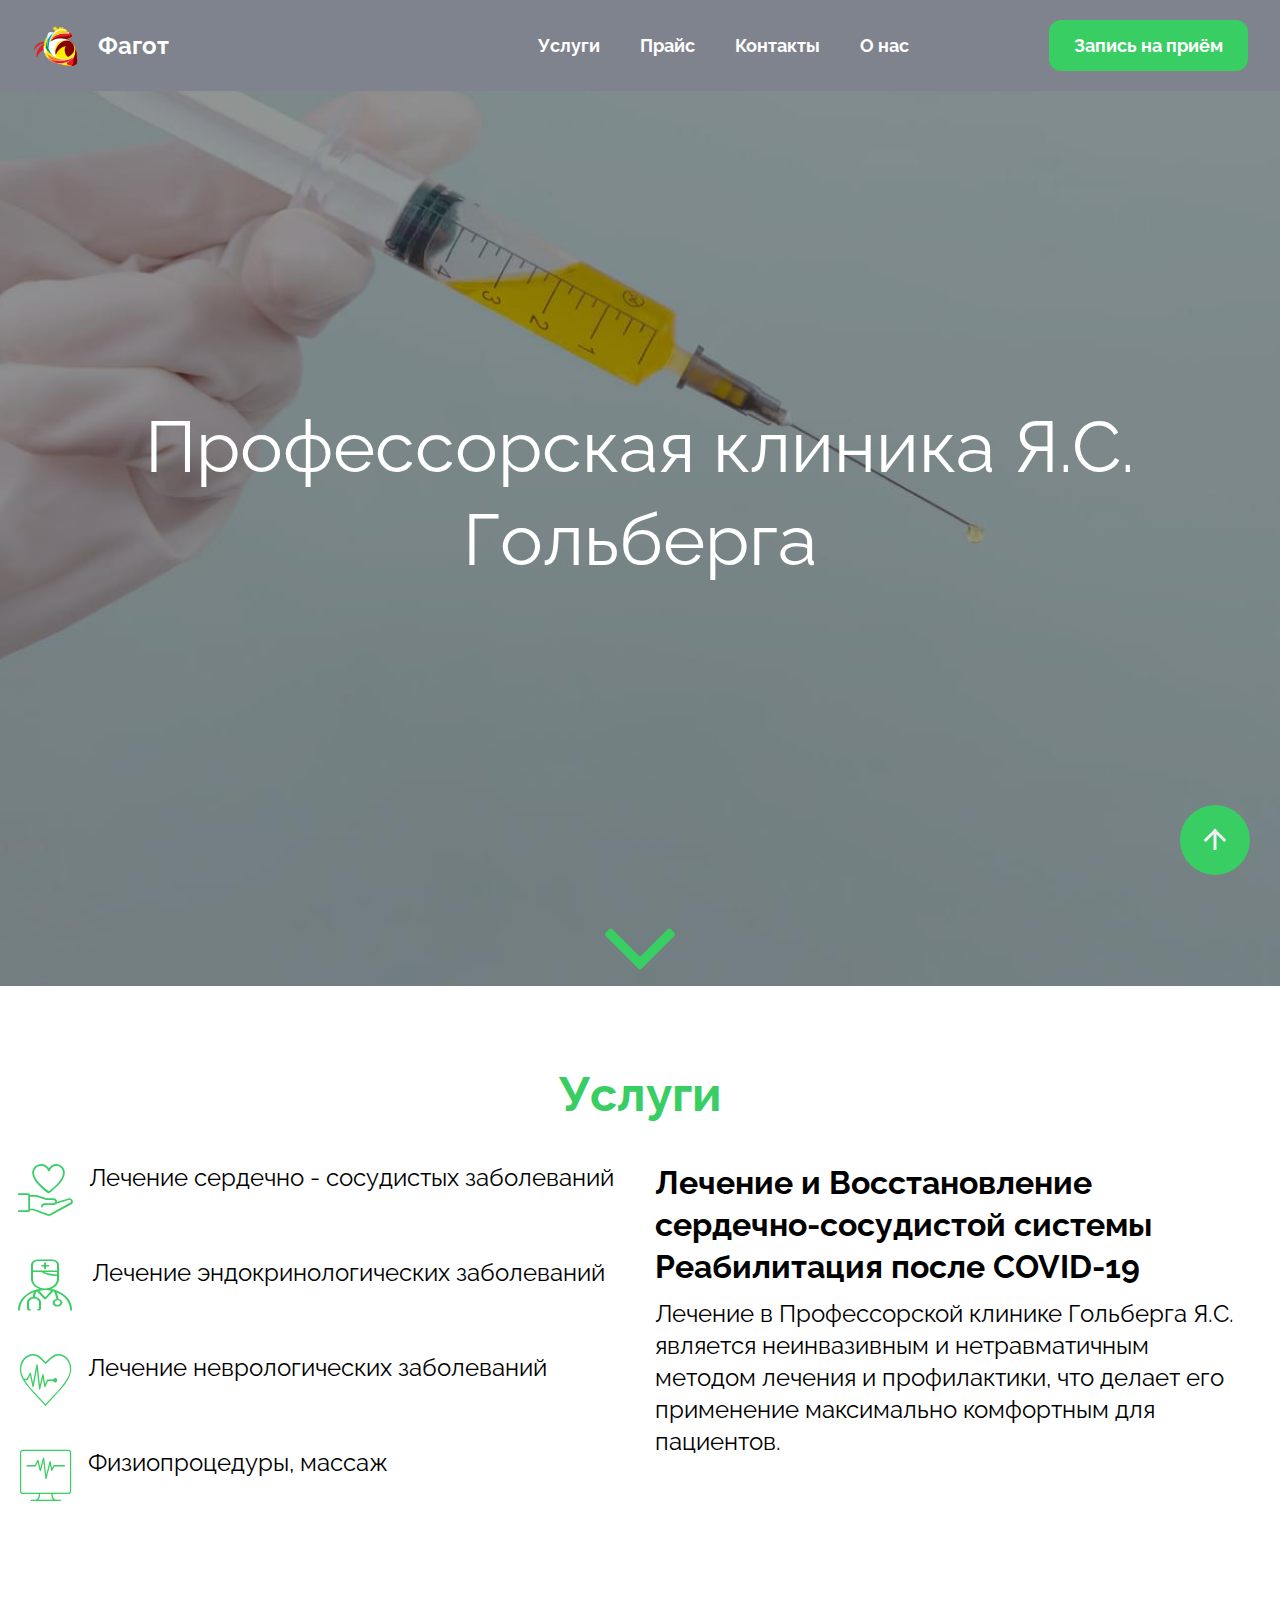
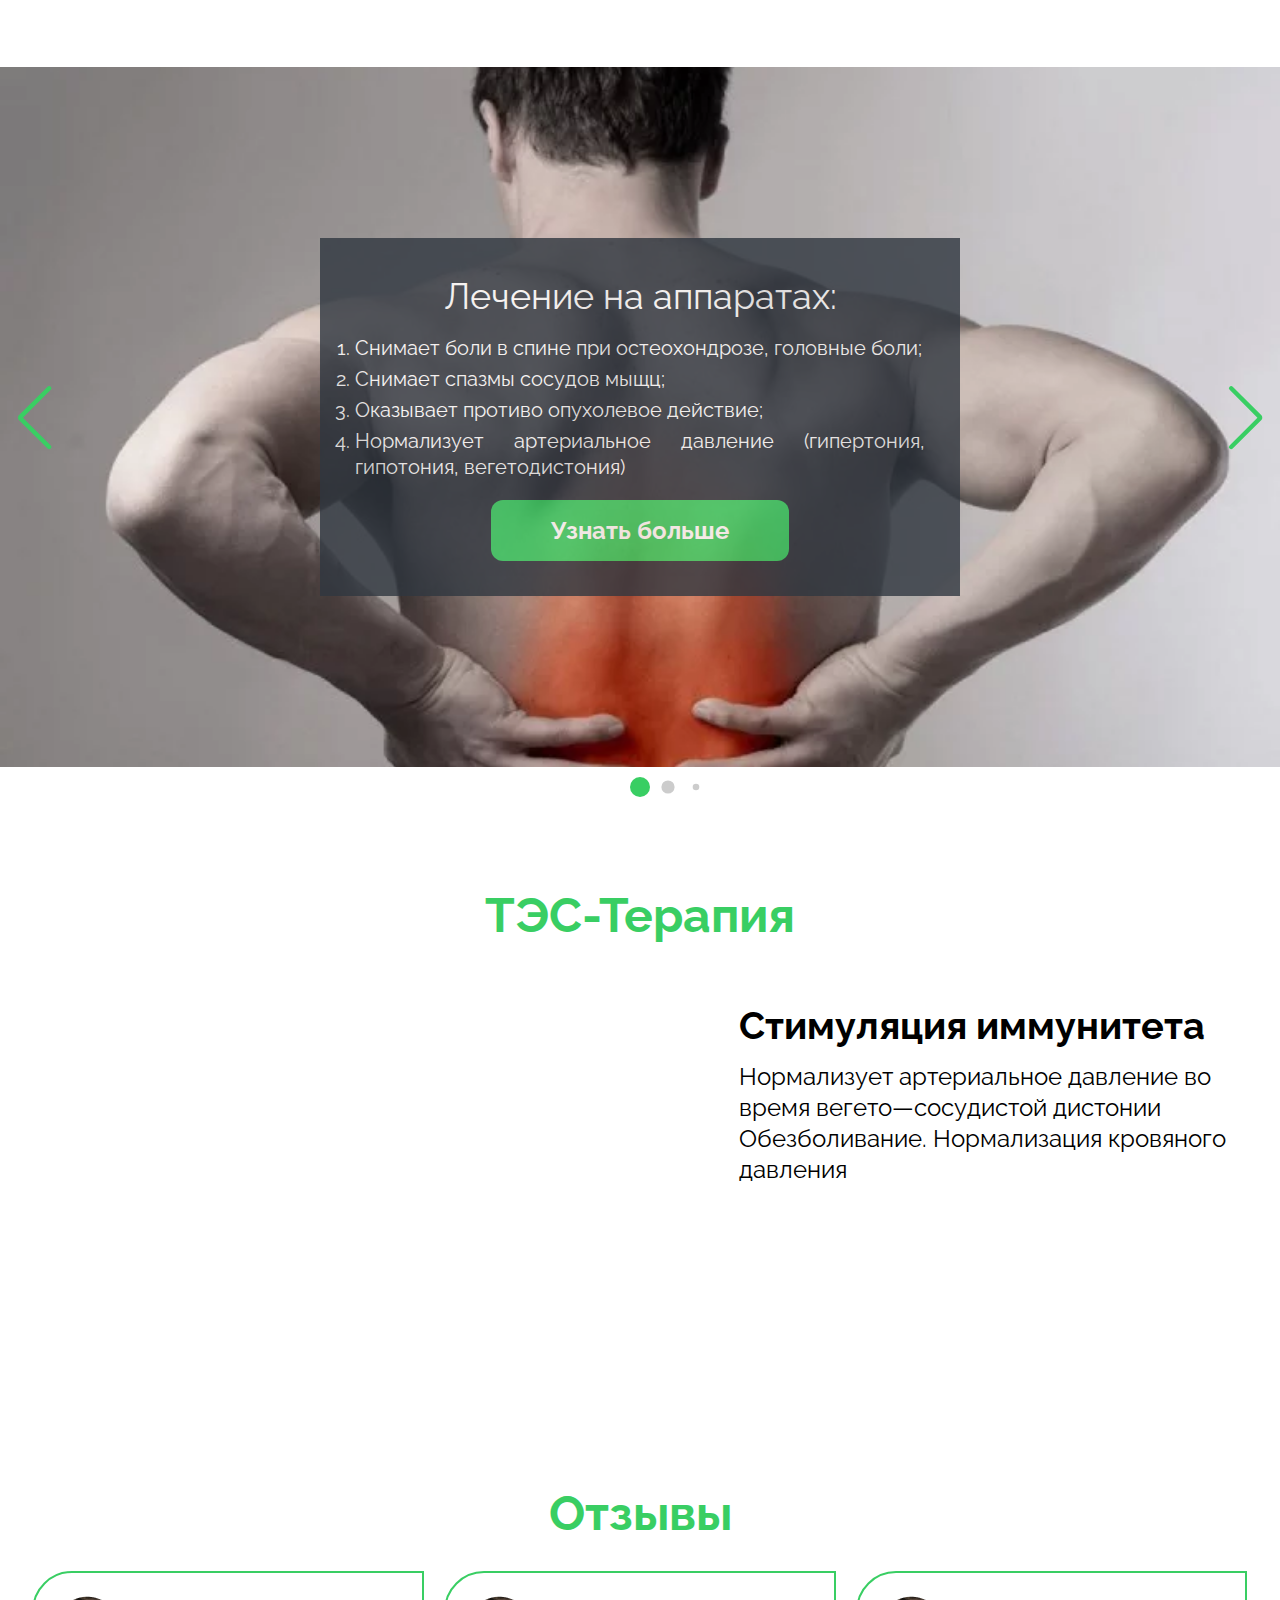
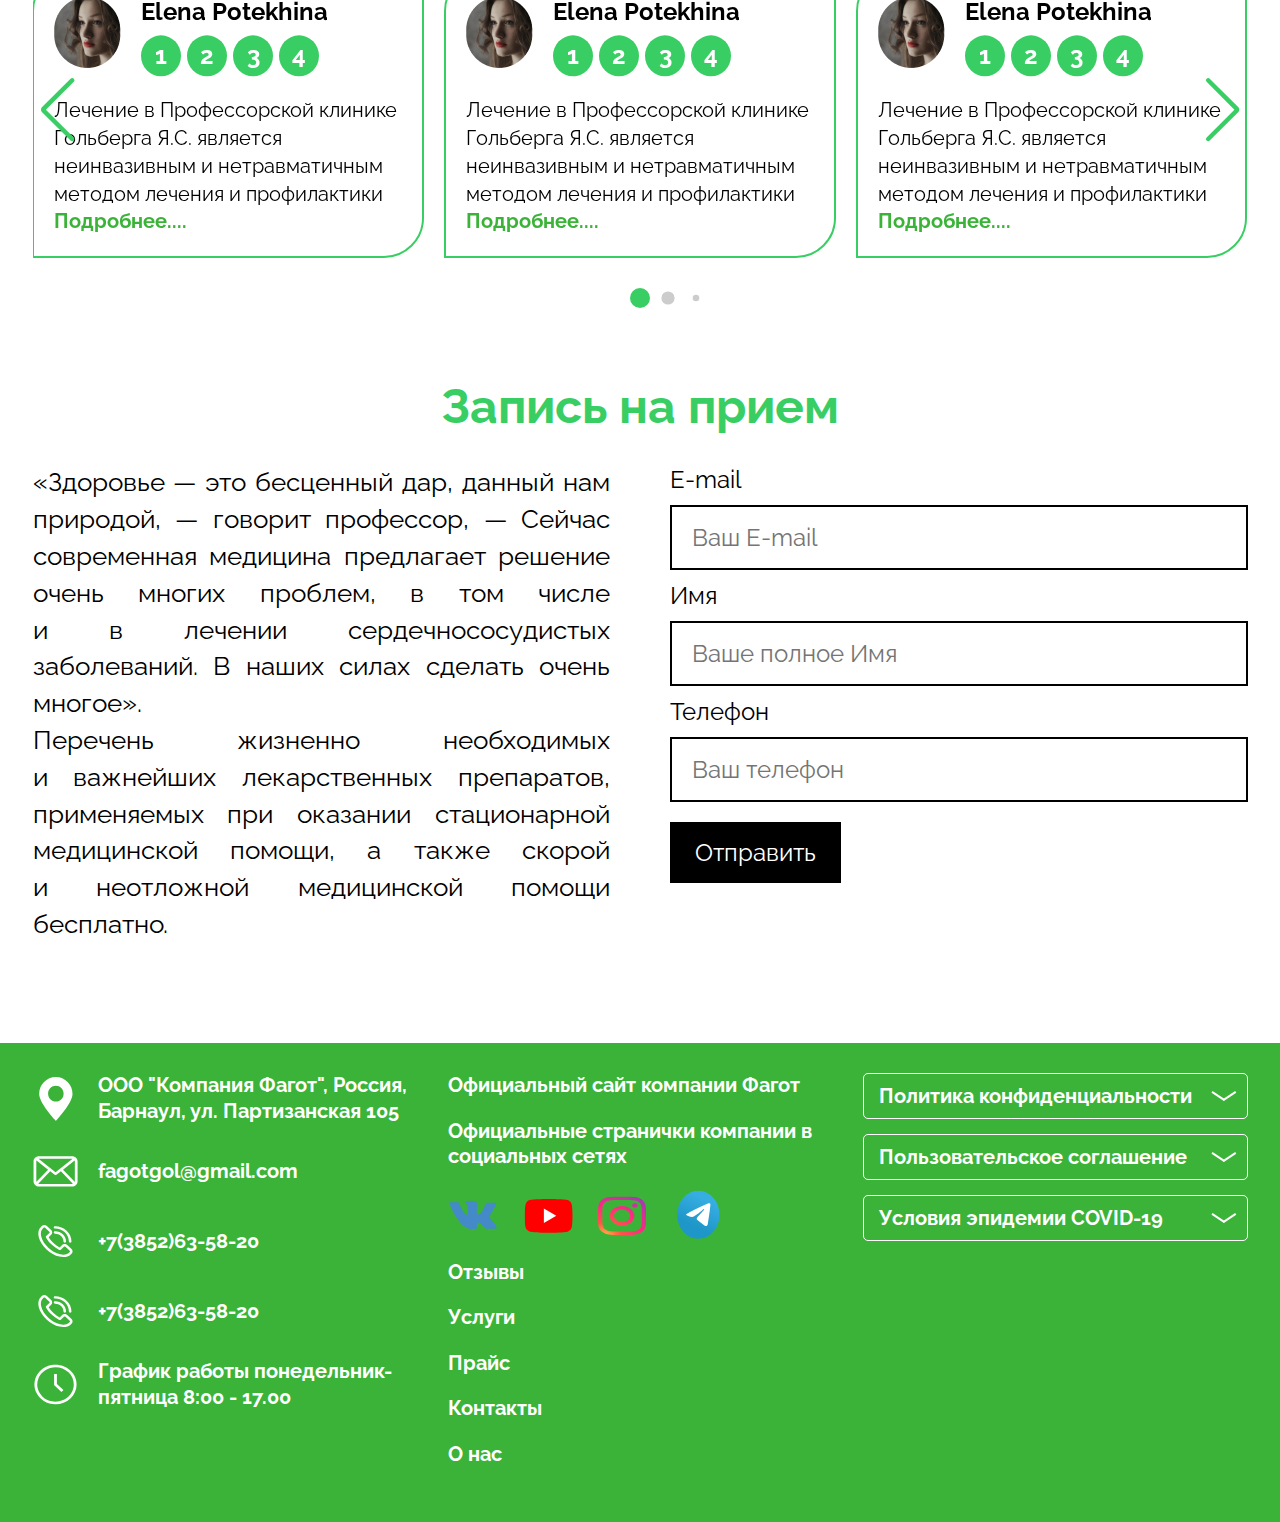
==== index.html @ 74ff4cf2 "Add files via upload" ====
<!DOCTYPE html>
<html lang="ru">

<head>
	<title>Главная</title>
	<meta charset="UTF-8">
	<meta name="format-detection" content="telephone=no">
	<!-- <style>body{opacity: 0;}</style> -->
	<link rel="stylesheet" href="css/style.min.css?_v=20220305203642">
	<link rel="shortcut icon" href="favicon.ico">

	<!-- <meta name="robots" content="noindex, nofollow"> -->
	<meta name="viewport" content="width=device-width, initial-scale=1.0">
</head>

<body>
	<!--  WRAPPER -->
	<div data-sticky class="wrapper">
		<!--   HEADER	 -->

		<header data-sticky-item class="header">
			<div class="header__container">
				<div class="header__menu menu">
					<!--  HEADER -->
					<div class="logo">
						<a href="index.html" class="header__logo"><img src="img/Logo.svg" alt="">
							<h3>Фагот</h3>
						</a>
					</div>

					<div class="menu__nav menu">
						<nav class="menu__body">
							<ul class="menu__list">
								<li class="menu__item"><a href="Services.html" class="menu__link">Услуги </a></li>
								<li class="menu__item"><a href="Price.html" class="menu__link">Прайс </a></li>
								<li class="menu__item"><a href="Contacts.html" class="menu__link">Контакты </a></li>
								<li class="menu__item"><a href="About.html" class="menu__link">О нас </a></li>
								<li class="social__icons">
									<div class="social__icon">
										<a href="#"> <img src="img/Footer/Social/vk.svg" alt=""> </a>
									</div>

									<div class="social__icon">
										<a href="#"> <img src="img/Footer/Social/Youtube.svg" alt=""> </a>
									</div>

									<div class="social__icon">
										<a href="#"> <img src="img/Footer/Social/Instagram.svg" alt=""></a>
									</div>

									<div class="social__icon">
										<a href="#"> <img src="img/Footer/Social/Telegram.svg" alt=""></a>
									</div>

								</li>
							</ul>
						</nav>
						<button data-da=".menu__list,767" type="submit" class="button button__header">Запись на приём</button>

						<!-- Icon burger -->
						<button type="button" class="menu__icon icon-menu"><span></span></button>
					</div>


				</div>


			</div>

		</header>
		<main class="page">
			<!-- ScrollBtn -->
			<a id="back-to-top" class="isShowBtn"></a>
			<!-- data-fullscreen -->
			<div data-fullscreen class="fullscreen fullscreen__one">
				<div class="fullscreen__body __container">
					<h1 class="fullscreen__title">Профессорская клиника Я.С. Гольберга</h1>
					<div class="arrow-down">

						<a href="#services">
							<img src="img/angle-arrow-down.svg" alt="">
						</a>
					</div>

				</div>

				<div class="fullscreen__image -ibg">
					<img src="img/Home/bg.jpg" alt="">
				</div>

			</div>

			<div class="Services" id="services">
				<div class="Services__container">

					<div class="Services__title title">
						<h3>Услуги</h3>
					</div>

					<div class="Services__row">

						<div class="Services__column">
							<div class="Services__item item">
								<div class="item__row">
									<div class="item__icon _icon-Hand"></div>
									<div class="item__text">Лечение сердечно -
										сосудистых заболеваний</div>
								</div>

							</div>

							<div class="Services__item item">
								<div class="item__row">
									<div class="item__icon _icon-Doctor"></div>
									<div class="item__text">Лечение эндокринологических заболеваний</div>
								</div>

							</div>

							<div class="Services__item item">
								<div class="item__row">
									<div class="item__icon _icon-Heart"></div>
									<div class="item__text">Лечение неврологических
										заболеваний</div>
								</div>

							</div>

							<div class="Services__item item">
								<div class="item__row">
									<div class="item__icon _icon-Monitor"></div>
									<div class="item__text">Физиопроцедуры,
										массаж
									</div>
								</div>

							</div>
						</div>

						<div class="Services__column">
							<div class="Services__item item">
								<div class="item__content ">
									<div class="item__title"> Лечение и Восстановление
										сердечно-сосудистой системы
										Реабилитация после COVID-19</div>
									<div class="item__text">
										Лечение в Профессорской клинике Гольберга Я.С. является неинвазивным и нетравматичным методом
										лечения и
										профилактики,
										что делает его применение максимально комфортным для пациентов. </div>
								</div>

							</div>
						</div>

					</div>

				</div>
			</div>

			<!-- Оболочка слайдера -->
			<div class="image__slider swiper">
				<!-- Двигающееся часть слайдера -->
				<div class="image__wrapper swiper-wrapper">

					<!-- Слайд -->
					<div class="image-slider__slide swiper-slide">

						<div class="image-slider__image">
							<img src="img/Home/Slider/3.webp" alt="Картинка">
						</div>

						<div class="image-slider__description">
							<div class="image-slider__content">
								<div class="image-slider__title">
									<h4> Лечение на аппаратах: </h4>
								</div>

								<div class="image-slider__text">
									<ol>
										<li> Снимает боли в спине при остеохондрозе, головные боли;</li>
										<li> Снимает спазмы сосудов мыщц;</li>
										<li> Оказывает противо опухолевое действие;</li>
										<li> Нормализует артериальное давление (гипертония, гипотония, вегетодистония) </li>
									</ol>

								</div>

							</div>
							<button type="submit" class="button button__slider">Узнать больше</button>
						</div>

					</div>

					<div class="image-slider__slide swiper-slide">

						<div class="image-slider__image ">
							<img src="img/Home/Slider/5.webp" alt="Картинка">
						</div>

						<div class="image-slider__description">
							<div class="image-slider__content">
								<div class="image-slider__title">
									<h4> ДЛЯ СПОРТСМЕНОВ </h4>
								</div>

								<div class="image-slider__text">
									<ul>
										<li>Повышение бодрости и выносливости; </li>
										<li>Увеличение мышечной массы;</li>
										<li>Восстановление работоспособности у лиц тяжелого физического и умственного труда;</li>
										<li>Быстрейшие восстановление после длительных тренировок спортсменов;</li>
										<li>Подготовка спортсменов к ответственным Российским и Международным соревнованиям.</li>
									</ul>

								</div>

							</div>
							<button type="submit" class="button button__slider">Узнать больше</button>
						</div>

					</div>
					<div class="image-slider__slide swiper-slide">

						<div class="image-slider__image ">
							<img src="img/Home/Slider/2.webp" alt="Картинка">
						</div>

						<div class="image-slider__description">
							<div class="image-slider__content">
								<div class="image-slider__title">
									<h4> Лечение</h4>
								</div>

								<div class="image-slider__text">
									<ul>

										<li> гипертонических заболеваний, стенокардии, атеросклероза, поражения сосудов при саха­­­­рном
											диабете,
											ишемической болезни сердца, недостаточность кровообращения</li>

									</ul>

								</div>

							</div>
							<button type="submit" class="button button__slider">Узнать больше</button>
						</div>

					</div>

					<div class="image-slider__slide swiper-slide">

						<div class="image-slider__image ">
							<img src="img/Home/Slider/2.webp" alt="Картинка">
						</div>

						<div class="image-slider__description">
							<div class="image-slider__content">
								<div class="image-slider__title">
									<h4> Мы гарантируем </h4>
								</div>

								<div class="image-slider__text">
									<ol>
										<li> Cовременное оборудование и специалистов, умеющих в полной мере использовать его потенциал;</li>
										<li>Mаксимальное использование высокотехнологичных методов лечения;</li>
										<li>Высокое качество лечения, обеспечивающее лучший результат;</li>
										<li>Чёткая организация работы центра, а также оперативность и комфортность обслуживания.</li>
										<li>Мы предлагаем своим пациентам всегда радушный прием для каждого пациента с индивидуальным
											подходом!</li>
									</ol>

								</div>

							</div>
							<button type="submit" class="button button__slider">Узнать больше</button>
						</div>

					</div>

					<div class="image-slider__slide swiper-slide">

						<div class="image-slider__image ">
							<img src="img/Home/Slider/4.jpg" alt="Картинка">
						</div>

						<div class="image-slider__description">
							<div class="image-slider__content">
								<div class="image-slider__title">
									<h4> Прием кардиолога </h4>
								</div>

								<div class="image-slider__text">
									<ul>
										<li>(профессора, доктора мед.наук)</li>
										<li>Я.С. Гольберга</li>
									</ul>
								</div>

							</div>
							<button type="submit" class="button button__slider">Узнать больше</button>
						</div>

					</div>
				</div>

				<!-- Если нужна пагинация -->
				<div class="swiper-pagination"></div>
				<button type="button" class="swiper-button-prev"></button>
				<button type="button" class="swiper-button-next"></button>

			</div>

			<div class="therapy" id="therapy">
				<div class="therapy__container">
					<div class="therapy__title title">
						<h3>ТЭС-Терапия</h3>
					</div>

					<div class="therapy__body">
						<div class="therapy__item">
							<div class="item__video">
								<iframe src="https://www.youtube.com/embed/3geR7danKWs" title="YouTube video player" frameborder="0" allow="accelerometer; autoplay; clipboard-write; encrypted-media; gyroscope; picture-in-picture" allowfullscreen></iframe>
							</div>

							<div class="item__content">
								<div class="item__content-title">
									<h4>
										Стимуляция иммунитета
									</h4>
								</div>

								<div class="item__content-text">
									<p>Нормализует артериальное давление во время вегето—сосудистой дистонии
									</p>
									<p> Обезболивание. Нормализация кровяного давления</p>
								</div>

							</div>
						</div>



					</div>

				</div>
			</div>

			<div class="Reviews">
				<div class="Reviews__container">

					<div class="Reviews__title title">
						<h3>Отзывы</h3>
					</div>
					<!-- Оболочка слайдера -->

					<div class="Reviews__slider swiper-reviews">

						<!-- Двигающееся часть слайдера -->
						<div class="Reviews__wrapper swiper-wrapper ">
							<!-- Слайд -->
							<div class="Reviews-slider__slide swiper-slide">

								<div class="Reviews-slide__body">
									<div class="Reviews-slide__header">

										<div class="Reviews-slider__image">
											<img src="img/Home/avatar girl Rewiews slider.png" alt="Картинка">
										</div>

										<div class="Reviews-slider__title">
											<h4>Elena Potekhina</h4>
											<div class="wrapper__span"><span class="span"></span><span class="number">1</span></div>
											<div class="wrapper__span"><span class="span"></span><span class="number">2</span></div>
											<div class="wrapper__span"><span class="span"></span><span class="number">3</span></div>
											<div class="wrapper__span"><span class="span"></span><span class="number">4</span></div>


										</div>

									</div>

									<div class="Reviews-slide__body text">
										<p>
											Лечение в Профессорской клинике Гольберга Я.С. является неинвазивным и нетравматичным методом
											лечения
											и
											профилактики <span class="Green"><a href="https://prodoctorov.ru/barnaul/lpu/24762-fagot/otzivi/#tab-content"> Подробнее....</a>
											</span></p>
									</div>
								</div>

							</div>

							<!-- Слайд -->
							<div class="Reviews-slider__slide swiper-slide">

								<div class="Reviews-slide__body">
									<div class="Reviews-slide__header">

										<div class="Reviews-slider__image">
											<img src="img/Home/avatar girl Rewiews slider.png" alt="Картинка">
										</div>

										<div class="Reviews-slider__title">
											<h4>Elena Potekhina</h4>
											<div class="wrapper__span"><span class="span"></span><span class="number">1</span></div>
											<div class="wrapper__span"><span class="span"></span><span class="number">2</span></div>
											<div class="wrapper__span"><span class="span"></span><span class="number">3</span></div>
											<div class="wrapper__span"><span class="span"></span><span class="number">4</span></div>


										</div>

									</div>

									<div class="Reviews-slide__body text">
										<p>
											Лечение в Профессорской клинике Гольберга Я.С. является неинвазивным и нетравматичным методом
											лечения
											и
											профилактики <span class="Green"><a href="https://prodoctorov.ru/barnaul/lpu/24762-fagot/otzivi/#tab-content"> Подробнее....</a>
											</span></p>
									</div>
								</div>

							</div>

							<!-- Слайд -->
							<div class="Reviews-slider__slide swiper-slide">

								<div class="Reviews-slide__body">
									<div class="Reviews-slide__header">

										<div class="Reviews-slider__image">
											<img src="img/Home/avatar girl Rewiews slider.png" alt="Картинка">
										</div>

										<div class="Reviews-slider__title">
											<h4>Elena Potekhina</h4>
											<div class="wrapper__span"><span class="span"></span><span class="number">1</span></div>
											<div class="wrapper__span"><span class="span"></span><span class="number">2</span></div>
											<div class="wrapper__span"><span class="span"></span><span class="number">3</span></div>
											<div class="wrapper__span"><span class="span"></span><span class="number">4</span></div>


										</div>

									</div>

									<div class="Reviews-slide__body text">
										<p>
											Лечение в Профессорской клинике Гольберга Я.С. является неинвазивным и нетравматичным методом
											лечения
											и
											профилактики <span class="Green"><a href="https://prodoctorov.ru/barnaul/lpu/24762-fagot/otzivi/#tab-content"> Подробнее....</a>
											</span></p>
									</div>
								</div>

							</div>

							<!-- Слайд -->
							<div class="Reviews-slider__slide swiper-slide">

								<div class="Reviews-slide__body">
									<div class="Reviews-slide__header">

										<div class="Reviews-slider__image">
											<img src="img/Home/avatar girl Rewiews slider.png" alt="Картинка">
										</div>

										<div class="Reviews-slider__title">
											<h4>Elena Potekhina</h4>
											<div class="wrapper__span"><span class="span"></span><span class="number">1</span></div>
											<div class="wrapper__span"><span class="span"></span><span class="number">2</span></div>
											<div class="wrapper__span"><span class="span"></span><span class="number">3</span></div>
											<div class="wrapper__span"><span class="span"></span><span class="number">4</span></div>


										</div>

									</div>

									<div class="Reviews-slide__body text">
										<p>
											Лечение в Профессорской клинике Гольберга Я.С. является неинвазивным и нетравматичным методом
											лечения
											и
											профилактики <span class="Green"><a href="https://prodoctorov.ru/barnaul/lpu/24762-fagot/otzivi/#tab-content"> Подробнее....</a>
											</span></p>
									</div>
								</div>

							</div>



						</div>
						<div class="swiper-pagination"></div>

						<button type="button" class="swiper-button-prev"></button>
						<button type="button" class="swiper-button-next"></button>


					</div>

				</div>

			</div>

			<div class="form">
				<div class="form__container">
					<div class="form__title title">
						<h3>Запись на прием</h3>
					</div>

					<div class="form__body">
						<div class="form__row">

							<div class="form__column">
								<div class="form__text">
									<p>&laquo;Здоровье&nbsp;&mdash; это бесценный дар, данный нам природой,&nbsp;&mdash; говорит
										профессор,&nbsp;&mdash; Сейчас современная медицина предлагает решение очень многих проблем, в&nbsp;том
										числе
										и&nbsp;в&nbsp;лечении сердечнососудистых заболеваний. В&nbsp;наших силах сделать очень многое&raquo;.
									<p> Перечень жизненно необходимых и&nbsp;важнейших лекарственных препаратов, применяемых при оказании
										стационарной
										медицинской помощи, а&nbsp;также скорой и&nbsp;неотложной медицинской помощи бесплатно.</p>
									</p>
								</div>
							</div>

							<div class="form__column">
								<form action="" method="POST" class="form__content">
									<div class="form__line">
										<label for="inp" class="form__label">E-mail</label>
										<input autocomplete="off" type="text" name="form[]" data-required="email" data-error="Неправильный E-mail" placeholder="Ваш E-mail" class="input">
									</div>

									<div class="form__line">
										<label for="inp" class="form__label">Имя</label>
										<input autocomplete="off" type="text" name="form[]" data-required="email" data-error="Неправильный E-mail" placeholder="Ваше полное Имя" class="input">
									</div>

									<div class="form__line">
										<label for="inp" class="form__label">Телефон</label>
										<input autocomplete="off" type="text" name="form[]" data-required="email" data-error="Неправильный E-mail" placeholder="Ваш телефон" class="input">
									</div>

									<button type="submit" class="form__button">Отправить</button>
								</form>
							</div>

						</div>





					</div>
				</div>
			</div>
		</main>
		<footer class="footer">
			<div class="footer__container">
				<div class="footer__row">

					<div class="footer__column">
						<ul class="footer__contacts">
							<li class="footer__item">
								<div class="item__img">
									<img src="img/Footer/Contacts/Marker.svg" alt="">
								</div>
								<div class="footer__text">
									<p>
										ООО "Компания Фагот", Россия, Барнаул, ул. Партизанская 105
									</p>
								</div>

							</li>

							<li class="footer__item">

								<div class="item__img">
									<img src="img/Footer/Contacts/Email.svg" alt="">
								</div>

								<div class="footer__text">
									<p>

										<a class="link" href=""> fagotgol@gmail.com </a>
									</p>
								</div>

							</li>

							<li class="footer__item">

								<div class="item__img">
									<img src="img/Footer/Contacts/Phone.svg" alt="">
								</div>

								<div class="footer__text">
									<p>
										<a class="link" href=""> +7(3852)63-58-20</a>

									</p>
								</div>

							</li>
							<li class="footer__item">

								<div class="item__img">
									<img src="img/Footer/Contacts/Phone.svg" alt="">
								</div>

								<div class="footer__text">
									<p>
										<a class="link" href=""> +7(3852)63-58-20</a>

									</p>
								</div>

							</li>

							<li class="footer__item">

								<div class="item__img">
									<img src="img/Footer/Contacts/Clock.svg" alt="">
								</div>

								<div class="footer__text">
									<p>
										График работы
										понедельник-пятница
										8:00 - 17.00
									</p>
								</div>

							</li>


						</ul>
					</div>

					<div class="footer__column">
						<ul class="footer__social">
							<li>
								<p></p>
								Официальный сайт компании Фагот
							</li>

							<li>
								Официальные странички
								компании в социальных сетях
							</li>

							<li class="social__icons">
								<div class="social__icon">
									<a href="#"> <img src="img/Footer/Social/vk.svg" alt=""> </a>
								</div>

								<div class="social__icon">
									<a href="#"> <img src="img/Footer/Social/Youtube.svg" alt=""> </a>
								</div>

								<div class="social__icon">
									<a href="#"> <img src="img/Footer/Social/Instagram.svg" alt=""></a>
								</div>

								<div class="social__icon">
									<a href="#"> <img src="img/Footer/Social/Telegram.svg" alt=""></a>
								</div>

							</li>


							<li><a class="link" href="https://prodoctorov.ru/barnaul/lpu/24762-fagot/otzivi/#tab-content"> Отзывы </a>
							</li>
							<li>
								<a class="link" href=" #">Услуги</a>
							</li>
							<li>
								<a class="link" href=" #">Прайс</a>
							</li>



							<li>
								<a class="link" href=" #">Контакты</a>
							</li>
							<li>
								<a class="link" href=" #">О нас</a>
							</li>


						</ul>

					</div>

					<div class="footer__column">

						<div data-one-spoller data-spollers class="spollers">
							<div class="spollers__item">
								<button type="button" data-spoller class="spollers__title"> Политика конфиденциальности</button>
								<div class="spollers__body">Настоящая Политика конфиденциальности является составной частью
									Пользовательского
									соглашения Сайта и действует в отношении всей информации, в том числе персональных данных Пользователя,
									получаемых Администрацией Сайта в процессе работы Пользователя с Сайтом, исполнения Пользовательского
									соглашения
									и соглашений между Администрацией сайта и Пользователем.</div>
							</div>

							<div class="spollers__item">
								<button type="button" data-spoller class="spollers__title"> Пользовательское соглашение</button>
								<div class="spollers__body">
									Настоящее пользовательское соглашение (далее - «Соглашение») регулирует порядок работы настоящего сайта (далее -
									«Сайт»), определяет условия использования материалов и сервисов Сайта. Администратор Сайта указывает информацию о
									себе, а также, контактные данные для обратной связи на Сайте. Настоящее Соглашение является публичной офертой в
									соответствии с действующим законодательством Российской Федерации. Совершение конклюдентных действий физическими,
									либо юридическими лицами (далее - «Пользователь»), направленных на использование Сайта считается безусловным
									принятием (акцептом) данного Соглашения. Настоящим Пользователь подтверждает, что акцепт Соглашения равносилен
									подписанию и заключению Соглашения на условиях, изложенных в настоящем Соглашении.
									Условия использования сайта
									Использование любых материалов и сервисов Сайта регулируется нормами действующего законодательства Российской
									Федерации. Материалы и сервисы Сайта предназначены исключительно для использования в законных целях.
									Пользователь вправе по своему усмотрению знакомиться с материалами сайта и сервисами Сайта, заказывать и
									приобретать товары и/или услуги предлагаемые на Сайте.
									Пользователь соглашается использовать Сайт, не нарушая имущественных и/или неимущественных прав третьих лиц, а
									равно запретов и ограничений, установле­­­­­­­­­­нных применимым правом, включая без ограничения: авторские и
									смежные права, права на товарные знаки, знаки обслуживания и наименования мест происхождения товаров, права на
									промышленные образцы, права использовать изображения людей, а также любых действий, которые приводят или могут
									привести к нарушению нормальной работы Сайта и сервисов Сайта, в частности используя программы для вмешательства
									или попытки вмешательства в процесс нормального функционирования Сайта.
									Использование материалов Сайта без согласия правообладателя не допускается. Для правомерного использования
									материалов Сайта необходимо согласие Администратора сайта или правообладателя материалов.
									При наличии технической возможности Пользователь вправе оставлять комментарии и иные записи на Сайте. Пользователь
									гарантирует, что комментарии или иные записи не нарушают применимого законодательства, не содержат материалов
									незаконного, непристойного, клеветнического, дискредитирующего, угрожающего, порнографического, враждебного
									характера, а также содержащих домогательства и признаки расовой или этнической дискриминации, призывающих к
									совершению действий, которые могут быть квалифицированы как уголовные преступления, равно как и считаться
									недопустимыми по иным причинам, материалов, пропагандирующих культ насилия и жестокости, материалов, содержащих
									нецензурную брань. Администрация Сайта не обязуется проводить предварительную модерацию материалов и записей на
									Сайте Пользователями. За комментариии записи на Сайте оставленные Пользователем, Пользователь несет ответственность
									самостоятельно и в полном объеме.
									Администратор Сайта не несет ответственности за посещение и использование Пользователем внешних ресурсов, ссылки на
									которые могут содержаться на Сайте, Пользователь переходит по ссылкам содержащимся на Сайте на внешние ресурсы, по
									своему усмотрению на свой страх и риск.
									Пользователь согласен с тем, что Администрация Сайта не несет ответственности перед Пользователем в связи с любыми
									возможными или возникшими потерями или убытками, связанными с любым содержанием Сайта, товарами или услугами,
									доступными на Сайте или полученными через внешние сайты или ресурсы, либо иные контакты Пользователя, в которые он
									вступил, используя размещенную на Сайте информацию или ссылки навнешние ресурсы.
									Предоставление в любой форме (регистрация на Сайте, осуществление заказов, подписка на рекламныерассылки итд.)
									своих персональных данных Администрации сайта, Пользователь выражает согласие на обработку персональных данных
									Администрацией сайта в соответствии с Федеральным законом “О персональных данных” от 27.07.2006№152-ФЗ. Обработка
									персональных данных Пользователя регулируется действующим законодательством Российской Федерации и Политикой
									конфиденциальности Сайта.
									Администратор Сайта вправе в любое время в одностороннем порядке, без каких либо уведомлений Пользователя, изменять
									содержимое Сайта, а также изменять условия настоящего Соглашения. Такие изменения вступают в силу с момента
									размещения новой версии Соглашения на данной странице. Актуальная версия Соглашения всегда расположена на данной
									странице. Для избежания споров по поводу изменения Соглашения Администратор Сайта рекомендует периодически
									ознакамливаться с содержимым Соглашения расположенного на данной странице. При несогласии Пользователя с внесенными
									изменениями он обязан отказаться от использования Сайта.
									Администратор Сайта вправе в одностороннем порядке ограничивать доступ Пользователя на Сайт, если будет обоснованно
									считать, что Пользователь ведет неправомерную деятельность. Кроме того, администратор вправе удалять материалы
									Пользователей по требованию уполномоченных органов государственной власти или заинтересованных лиц в случае, если
									данные материалы нарушают применимое законодательство или права третьих лиц.
									Администратор Сайта и Пользователь несут ответственность за неисполнение или ненадлежащее исполнение своих
									обязательств в соответствии с Соглашением и действующим законодательством Российской Федерации. Администратор Сайта
									не несет ответственность за технические перебои в работе Сайта, вместе с тем Администратор Сайта обязуется
									принимать все разумные меры для предотвращения таких перебоев.
									Все возможные споры, вытекающие из настоящего Соглашения или связанные с ним, подлежат разрешению в соответствии с
									действующим законодательством Российской Федерации.
									Все данные, размещенные или размещаемые на настоящем Сайте, находятся на оборудовании находящемся на территории
									Российской Федерации.
									Администратор вправе прекращать работу Сайта, а равно частично или полностью прекращать доступ к сайту до
									завершения необходимого технического обслуживания и (или) модернизации Сайта.
									Совершая действия по принятию настоящего Соглашения (оферты), Пользователь гарантирует, что ознакомлен,
									соглашается, полностью и безоговорочно принимает все условия Соглашения в целом, обязуется их соблюдать.
								</div>
							</div>

							<div class="spollers__item">
								<button type="button" data-spoller class="spollers__title"> Условия эпидемии COVID-19 </button>
								<div class="spollers__body">С учетом внесенных изменений в Указ губернатора Алтайского края от 31.03.2020
									‹‹Об
									отдельных мерах по предупреждению завоза и распространения новой короновирусной инфекции COVID-19›› (от
									06.04.2020 №50) ООО “ Компания Фагот“ , Профессорская клиника Гольберга Я.С. возобновляет работу с
									30.04.2020г.
									Профессорская клиника Гольберга Я.С., НЕ ПРИНИМАЕТ при:
									- Температуре тела выше 37 °С.
									- Наличии признаков ОРВИ.
									- При сроке менее 14 дней, после прибытия из-за границы, городов, районов установленных на карантин.
									- Если менее 14 дней был в контакте с больным COVID-19.
									Полный текст приказа размещен на официальном сайте Правительства Алтайского края
									-https://www.altairegion22.ru/upload/iblock/968/44_UG_31.03.2020.pdf
									Прием ведётся только по предварительной записи,
									во избежание одномоментного скопления большого количества людей в вестибюле и коридорах клиники. С этой же
									целью
									просим вас, по возможности, ограничить количество сопровождающих лиц. На входе всем пациентам проводится
									термометрия.
									В клинике предприняты все необходимые меры для профилактики распространения инфекции.
									Очень просим вас, при наличии возможности, посещать клинику в индивидуальных средствах защиты (лицевой
									маске) .
									Мы готовы принять пациентов с заболеваниями и состояниями, при которых отсрочка оказания медицинской
									помощи на
									определенное время, может повлечь за собой ухудшение состояния, угрозу жизни, здоровью, включая острые
									заболевания, обострение хронических заболеваний.</div>
							</div>
						</div>

					</div>

				</div>
			</div>

		</footer>

	</div>

	<script src="js/app.min.js?_v=20220305203642"></script>


</body>


</html>
---- css/style.min.css ----
@charset "UTF-8";@import url(https://fonts.googleapis.com/css?family=Raleway:regular,700,900&display=swap);@font-face{font-family:icons;font-display:swap;src:url(../fonts/icons.woff2) format("woff2"),url(../fonts/icons.woff) format("woff");font-weight:400;font-style:normal}[class*=_icon-]:before{font-family:icons;font-style:normal;font-weight:400;font-variant:normal;text-transform:none;line-height:1;-webkit-font-smoothing:antialiased;-moz-osx-font-smoothing:grayscale}._icon-Monitor:before{content:"\e900";color:#39ce63}._icon-Heart:before{content:"\e901";color:#39ce63}._icon-Squares:before{content:"\e902"}._icon-Doctor:before{content:"\e903";color:#39ce63}._icon-Hand:before{content:"\e904";color:#39ce63}._icon-Clock:before{content:"\e905"}._icon-Car:before{content:"\e906"}._icon-Phone:before{content:"\e907"}._icon-Marker:before{content:"\e908"}._icon-vk .path1:before{content:"\e909";color:#fff}._icon-vk .path2:before{content:"\e90a";margin-left:-1.0322265625em;color:#4489c8}._icon-Instagram:before{content:"\e90b"}._icon-Parking:before{content:"\e937"}._icon-Telegram .path1:before{content:"\e938";color:#000}._icon-Telegram .path2:before{content:"\e939";margin-left:-.884765625em;color:#fff}._icon-E-mail:before{content:"\e93a"}._icon-youtube .path1:before{content:"\e93b";color:red}._icon-youtube .path2:before{content:"\e93c";margin-left:-1em;color:#fff}*{padding:0;margin:0;border:0}*,:after,:before{-webkit-box-sizing:border-box;box-sizing:border-box}body,html{height:100%;min-width:320px}body{color:#000;line-height:1;font-family:Raleway;font-size:1.125rem;-ms-text-size-adjust:100%;-moz-text-size-adjust:100%;-webkit-text-size-adjust:100%;-webkit-font-smoothing:antialiased;-moz-osx-font-smoothing:grayscale}button,input,textarea{font-family:Raleway;font-size:inherit}button{cursor:pointer;color:inherit;background-color:inherit}a{color:inherit}a:link,a:visited{text-decoration:none}a:hover{text-decoration:none}ul li{list-style:none}img{vertical-align:top}h1,h2,h3,h4,h5,h6{font-weight:inherit;font-size:inherit}.lock body{overflow:hidden;-ms-touch-action:none;touch-action:none}.wrapper{min-height:100%;overflow:hidden;display:-webkit-box;display:-ms-flexbox;display:flex;-webkit-box-orient:vertical;-webkit-box-direction:normal;-ms-flex-direction:column;flex-direction:column}.wrapper>main{-webkit-box-flex:1;-ms-flex:1 1 auto;flex:1 1 auto}.wrapper>*{min-width:0}[class*=__container]{max-width:75.9375rem;-webkit-box-sizing:content-box;box-sizing:content-box;margin:0 auto;padding:0 1.25rem}.form__label{display:inline-block;line-height:1.2916666667;margin-bottom:.625rem}.form__button{display:-webkit-inline-box;display:-ms-inline-flexbox;display:inline-flex;padding:15px 25px;background:#000;color:#fff;-webkit-transition:all .2s ease-in-out 0s;-o-transition:all .2s ease-in-out 0s;transition:all .2s ease-in-out 0s;line-height:1.2916666667}.form__button:hover{background:#39ce63;color:#fff}.button{display:-webkit-inline-box;display:-ms-inline-flexbox;display:inline-flex;padding:15px 25px;color:#fff;background:#39ce63;font-weight:700;border-radius:12px;-webkit-transition:all .3s ease 0s;-o-transition:all .3s ease 0s;transition:all .3s ease 0s}.button._fw{width:100%}input[type=email],input[type=tel],input[type=text],textarea{-webkit-appearance:none;-moz-appearance:none;appearance:none}.input{border-radius:0!important;width:100%;display:block;padding:0 20px;height:65px;border:2px solid #000;line-height:1.2916666667}textarea.input{resize:none;padding:0 0}.spollers{display:-ms-grid;display:grid;gap:15px}.spollers__title{width:100%;cursor:default;text-align:left;border:1px solid #fff;padding:.625rem .9375rem;border-radius:.3125rem;position:relative}._spoller-init .spollers__title{cursor:pointer}._spoller-init .spollers__title::after,._spoller-init .spollers__title::before{content:"";position:absolute;right:10px;top:50%;background-color:#fff;height:2px;width:15px;-webkit-transition:-webkit-transform .5s ease 0s;transition:-webkit-transform .5s ease 0s;-o-transition:transform .5s ease 0s;transition:transform .5s ease 0s;transition:transform .5s ease 0s,-webkit-transform .5s ease 0s}._spoller-init .spollers__title::before{-webkit-transform:translate(-75%,-50%) rotate(34deg);-ms-transform:translate(-75%,-50%) rotate(34deg);transform:translate(-75%,-50%) rotate(34deg)}._spoller-init .spollers__title::after{-webkit-transform:translate(0,-50%) rotate(-34deg);-ms-transform:translate(0,-50%) rotate(-34deg);transform:translate(0,-50%) rotate(-34deg)}._spoller-init .spollers__title._spoller-active::before{-webkit-transform:translateX(-75%) rotate(-34deg);-ms-transform:translateX(-75%) rotate(-34deg);transform:translateX(-75%) rotate(-34deg)}._spoller-init .spollers__title._spoller-active::after{-webkit-transform:rotate(34deg);-ms-transform:rotate(34deg);transform:rotate(34deg)}.spollers__body{padding:1.25rem;border-radius:.3125rem;border:1px solid #eee;width:100%}#map{background:url(../img/icons/loading.gif) center/50px no-repeat}[data-showmore-button]{margin-top:15px;color:#fff;background:#39ce63;padding:15px 25px;border-radius:15px;line-height:1.3;font-weight:700}[data-showmore-button]:hover{background:#000}[data-showmore-button] span:last-child{display:none}._showmore-active [data-showmore-button] span{display:none}._showmore-active [data-showmore-button] span:last-child{display:block}[data-fullscreen]{min-height:100vh}.touch [data-fullscreen]{min-height:calc(var(--vh,1vh) * 100)}[data-sticky]{position:relative}[class*=-ibg]{position:relative}[class*=-ibg] img{position:absolute;width:100%;height:100%;top:0;left:0;-o-object-fit:cover;object-fit:cover}[class*=-ibg_contain] img{-o-object-fit:contain;object-fit:contain}.item__video{position:relative;overflow:hidden;height:0;padding-bottom:33.25%;-o-object-fit:cover;object-fit:cover}.item__video embed,.item__video iframe,.item__video object,.item__video video{position:absolute;top:0;left:0;width:100%;height:100%}.title{color:#39ce63;line-height:1.1666666667;font-weight:700;text-align:center}.title__black{font-weight:700;text-align:center;line-height:1.3055555556}.item__icon{font-size:3.4375rem}.header{position:absolute;width:100%;left:0;top:0;z-index:50;min-height:60px;background:#7f838d}.header__container{padding:20px 10px}.header__menu{display:-webkit-box;display:-ms-flexbox;display:flex;-webkit-box-align:center;-ms-flex-align:center;align-items:center}.header__logo{display:-webkit-box;display:-ms-flexbox;display:flex;-webkit-box-align:center;-ms-flex-align:center;align-items:center;font-weight:700;font-size:1.5rem;width:45px;height:40px;line-height:1.2916666667;color:#fff;cursor:default}.header__logo img{margin-right:1.25rem}.header__logo h3,.header__logo img{cursor:pointer}.menu__nav{display:-webkit-box;display:-ms-flexbox;display:flex;-webkit-box-align:center;-ms-flex-align:center;align-items:center;-webkit-box-flex:0;-ms-flex:0 1 auto;flex:0 1 auto}.menu__body{display:-webkit-box;display:-ms-flexbox;display:flex}.menu .social__icons{display:none}.menu .social__icon img{width:50px;height:50px}.menu .social__icon:not(:last-child){margin-right:15px}.menu__link{position:relative;font-weight:700;font-size:1.125rem;line-height:1.2777777778;color:#fff;display:inline-block}.menu__link:after{content:"";position:absolute;bottom:-8px;left:0;right:0;width:100%;height:3px;-webkit-transform:scaleX(0);-ms-transform:scaleX(0);transform:scaleX(0);background-color:#39ce63;-webkit-transition:-webkit-transform .3s;transition:-webkit-transform .3s;-o-transition:transform .3s;transition:transform .3s;transition:transform .3s,-webkit-transform .3s}.menu__link:hover:after{-webkit-transform:scaleX(1);-ms-transform:scaleX(1);transform:scaleX(1)}.logo{-webkit-box-flex:1;-ms-flex:1 1 160px;flex:1 1 160px}.button__header{-webkit-transition:all .4s ease-out;-o-transition:all .4s ease-out;transition:all .4s ease-out}.button__header:hover{background:#000}.icon-menu{display:none}.footer{padding:30px 0;background:#3bb338}.footer__row{display:-webkit-box;display:-ms-flexbox;display:flex;margin:0 -15px;-ms-flex-wrap:wrap;flex-wrap:wrap}.footer .link{cursor:pointer;position:relative}.footer .link:after{content:"";position:absolute;bottom:-8px;left:0;right:0;width:100%;height:3px;-webkit-transform:scaleX(0);-ms-transform:scaleX(0);transform:scaleX(0);background-color:#fff;-webkit-transition:-webkit-transform .3s;transition:-webkit-transform .3s;-o-transition:transform .3s;transition:transform .3s;transition:transform .3s,-webkit-transform .3s}.footer .link:hover:after{-webkit-transform:scaleX(1);-ms-transform:scaleX(1);transform:scaleX(1)}.footer__column{-webkit-box-flex:1;-ms-flex:1 1 33.3%;flex:1 1 33.3%;padding:0 15px;color:#fff;line-height:1.2777777778;font-weight:700}.footer__column:not(:last-child){margin-bottom:25px}.footer__item{display:-webkit-box;display:-ms-flexbox;display:flex;position:relative;-webkit-box-align:center;-ms-flex-align:center;align-items:center}.footer__item:not(:last-child){margin-bottom:25px}.footer .item__img{padding-right:20px}.footer .item__img img{width:45px;height:45px}.footer__social li:not(:last-child){margin-bottom:20px}.footer .social__icons{display:-webkit-box;display:-ms-flexbox;display:flex;-webkit-box-align:center;-ms-flex-align:center;align-items:center}.footer .social__icon{cursor:pointer}.footer .social__icon img{width:50px;height:50px}.footer .social__icon:not(:last-child){margin-right:25px}.spollers__title{font-weight:700}#back-to-top{position:fixed;right:30px;bottom:25px;width:70px;height:70px;border:transparent;border-radius:50%;background:#39ce63;cursor:pointer;z-index:50}#back-to-top::after,#back-to-top:before{content:"";position:absolute;top:50%;left:50%;-webkit-transform:translate(-50%,-50%);-ms-transform:translate(-50%,-50%);transform:translate(-50%,-50%)}#back-to-top:before{width:3px;height:20px;border-top-left-radius:3px;border-top-right-radius:3px;background:#f5f0f6}#back-to-top:after{width:16px;height:16px;-webkit-transform:translate(-50%,-50%) rotate(45deg);-ms-transform:translate(-50%,-50%) rotate(45deg);transform:translate(-50%,-50%) rotate(45deg);border-top:3px solid #f5f0f6;border-left:3px solid #f5f0f6}.isShowBtn{opacity:1;-webkit-transition:.5s ease-in-out;-o-transition:.5s ease-in-out;transition:.5s ease-in-out}.isShowBtn__hide{opacity:0}.fullscreen{display:-webkit-box;display:-ms-flexbox;display:flex;-webkit-box-align:center;-ms-flex-align:center;align-items:center}.fullscreen__one{position:relative}.fullscreen__body{position:relative;max-width:100%;margin:0 auto;text-align:center;z-index:1}.fullscreen__title{font-size:4.5rem;line-height:1.2916666667;color:#fff}.fullscreen__image{position:absolute;width:100%;height:100%;top:0;left:0}.fullscreen__image img{-o-object-position:left;object-position:left}.arrow-down{position:absolute;cursor:pointer;display:-webkit-box;display:-ms-flexbox;display:flex;top:108%;left:50%;-webkit-transform:translate(-50%,-50%);-ms-transform:translate(-50%,-50%);transform:translate(-50%,-50%)}.arrow-down img{padding:10px;width:90px;height:90px}.Services__row{display:-webkit-box;display:-ms-flexbox;display:flex;-ms-flex-wrap:wrap;flex-wrap:wrap}.Services__column{-webkit-box-flex:1;-ms-flex:1 1 100%;flex:1 1 100%;margin-bottom:3.75rem}.Services__item{display:-webkit-box;display:-ms-flexbox;display:flex;-webkit-box-align:center;-ms-flex-align:center;align-items:center}.Services__item:not(:last-child){margin-bottom:2.1875rem}.Services .item__row{display:-webkit-box;display:-ms-flexbox;display:flex;-webkit-box-align:start;-ms-flex-align:start;align-items:flex-start}.Services .item__content{-webkit-box-flex:0;-ms-flex:0 1 auto;flex:0 1 auto}.Services .item__text{line-height:1.3333333333}.Services .item__title{line-height:1.3076923077;font-weight:700;margin-bottom:.625rem}.swiper-slide{-ms-flex-negative:0;flex-shrink:0}.image-slider{position:relative}.image-slider__slide{position:relative;max-height:43.75rem}.image-slider__image{position:absolute;width:100%;height:100%;top:0;left:0;text-align:center}.image-slider__image img{position:absolute;width:100%;height:100%;top:0;left:0;-o-object-fit:cover;object-fit:cover;-o-object-position:center;object-position:center;z-index:0}.image-slider__description{padding:35px;background:#303740;opacity:.8;text-align:center;z-index:1}.image-slider__description .button__slider{line-height:1.2916666667;cursor:pointer}.image-slider__content{color:#fff;margin-bottom:1.25rem}.image-slider__title{line-height:1.3055555556;margin-bottom:.9375rem}.image-slider__text{text-align:justify;line-height:1.3}.image-slider__text li:not(:last-child){margin-bottom:5px}.therapy{position:relative}.therapy__item:not(:last-child){margin-bottom:1.875rem}.item{position:relative}.item__content{-webkit-box-flex:0;-ms-flex:0 1 540px;flex:0 1 540px;text-align:left}.item__content-title{line-height:1.3157894737;font-weight:700;margin-bottom:.625rem}.item__content-text{font-size:1.5rem;font-weight:400;line-height:1.2916666667}.Reviews{position:relative}.Reviews__slider{position:relative;overflow:hidden}.Reviews .swiper-button-next,.Reviews .swiper-button-prev{top:40%}.Reviews .swiper-button-next,.Reviews .swiper-rtl .swiper-button-prev{right:5px}.Reviews .swiper-button-prev,.Reviews .swiper-rtl .swiper-button-next{left:5px}.Reviews-slider{position:relative;display:-webkit-box;display:-ms-flexbox;display:flex;margin:0 auto}.Reviews-slider__slide{position:relative;border:2px solid #39ce63;border-top-left-radius:40px;border-bottom-right-radius:40px}.Reviews-slider__title{line-height:1.55;font-weight:700}.Reviews-slider__title .wrapper__span{display:inline-block;position:relative}.Reviews-slider__title span{display:inline-block;background:#39ce63;color:#fff;text-align:center;border-radius:50%;position:absolute;-webkit-transform:translateY(30%);-ms-transform:translateY(30%);transform:translateY(30%)}.Reviews-slider__title .number{position:relative;top:-.3em;padding:2px 10px;width:40px}.Reviews-slide{display:-webkit-box;display:-ms-flexbox;display:flex;overflow:hidden}.text{-webkit-box-flex:1;-ms-flex:1 1 auto;flex:1 1 auto;line-height:1.3888888889}.text .Green{cursor:pointer;color:#3bb338;font-weight:700;-webkit-transition:all .3s ease 0s;-o-transition:all .3s ease 0s;transition:all .3s ease 0s}.text .Green:hover{color:#000}.form{font-family:Raleway}.form__content{-webkit-box-flex:1;-ms-flex:1 0 auto;flex:1 0 auto}.form__row{margin:0 -1.875rem}.form__column{-webkit-box-flex:1;-ms-flex:1 1 50%;flex:1 1 50%;padding:0 1.875rem}.form__column:not(:last-child){margin-bottom:20px}.form__text{-webkit-box-flex:0;-ms-flex:0 1 500px;flex:0 1 500px;font-family:Raleway;line-height:1.4166666667;text-align:justify}.form__line:not(:last-child){margin-bottom:10px}.form__button{margin-top:.625rem}.category__column{-webkit-box-flex:0;-ms-flex:0 1 50%;flex:0 1 50%}.item__row{display:-webkit-box;display:-ms-flexbox;display:flex;margin:0 -15px}.item__body,.item__image{padding:0 15px}.item__image{-webkit-box-flex:1;-ms-flex:1 1 50%;flex:1 1 50%}.item__image img{max-width:100%}.item__body{-webkit-box-flex:0;-ms-flex:0 1 50%;flex:0 1 50%}.item__title{font-weight:700;line-height:1.3055555556}.item__text{line-height:1.2916666667}.button__service{padding:15px 50px}.cardiopulse__spollers .spollers{gap:15px;display:-ms-grid;display:grid;-ms-grid-columns:1fr 1fr;grid-template-columns:1fr 1fr}.cardiopulse__spollers .spollers__item{-webkit-box-flex:1;-ms-flex:1 1 50%;flex:1 1 50%}.cardiopulse__spollers .spollers__title{-webkit-transition:all .3s ease 0s;-o-transition:all .3s ease 0s;transition:all .3s ease 0s;border:2px solid #000;line-height:1.2916666667}.cardiopulse__spollers .spollers__title::after,.cardiopulse__spollers .spollers__title::before{content:"";background-color:#000}.cardiopulse__spollers .spollers__title:active,.cardiopulse__spollers .spollers__title:hover{color:#39ce63}._spoller-init .cardiopulse__spollers .spollers__title{cursor:pointer}._spoller-init .cardiopulse__spollers .spollers__title._spoller-active{color:#39ce63}._spoller-init .cardiopulse__spollers .spollers__title._spoller-active::after,._spoller-init .cardiopulse__spollers .spollers__title._spoller-active::before{background:#39ce63}.cardiopulse__spollers .spollers__body._services{border:1px solid #000;border-top:0;padding:20px 30px;line-height:1.5}.cardiopulse__spollers .spollers__body._services p:before{content:"";display:inline-block;width:15px;height:15px;background:#39ce63;border-radius:50%;margin-right:15px}.cardiopulse__spollers .spollers__body._services li{padding-left:10px}.cardiopulse__spollers .spollers__body._services li:not(:last-child){margin-bottom:5px}.cardiopulse .spollers__image{padding-top:10px}.cardiopulse .spollers__image img{max-width:100%;width:100%;height:100%}.cardiopulse__text{line-height:1.4;text-align:justify}.cardiopulse .info__row{display:-webkit-box;display:-ms-flexbox;display:flex;-webkit-box-align:start;-ms-flex-align:start;align-items:flex-start;margin:0 -15px}.cardiopulse .info__column{padding:0 15px}.cardiopulse .info__text{-webkit-box-flex:0;-ms-flex:0 1 75%;flex:0 1 75%;line-height:1.4}.warning__row{display:-webkit-box;display:-ms-flexbox;display:flex;-ms-flex-wrap:wrap;flex-wrap:wrap}.warning__column{-webkit-box-flex:1;-ms-flex:1 1 50%;flex:1 1 50%}.warning__column:not(:last-child){margin-bottom:15px}.warning__image{text-align:center}.warning__image img{max-width:100%;max-height:470px}.warning__body{background:#ceeccd;background-image:url("data:image/svg+xml,%3csvg width=%27100%25%27 height=%27100%25%27 xmlns=%27http://www.w3.org/2000/svg%27%3e%3crect width=%27100%25%27 height=%27100%25%27 fill=%27none%27 stroke=%27%23333%27 stroke-width=%275%27 stroke-dasharray=%2729%27 stroke-dashoffset=%270%27 stroke-linecap=%27square%27/%3e%3c/svg%3e")}.warning__title{font-weight:700;line-height:1.2916666667;text-align:center}.warning__text{line-height:1.3333333333}.contacts{padding:135px 0 25px}.contacts .info__row{display:-webkit-box;display:-ms-flexbox;display:flex;-webkit-box-align:start;-ms-flex-align:start;align-items:flex-start;-ms-flex-wrap:wrap;flex-wrap:wrap;margin:0 -10px}.contacts .info__column{position:relative;padding:0 10px;-webkit-box-flex:1;-ms-flex:1 1 33.3%;flex:1 1 33.3%;margin-bottom:30px}.contacts .info__item{position:relative;display:-webkit-box;display:-ms-flexbox;display:flex;-webkit-box-align:start;-ms-flex-align:start;align-items:start}.contacts .info__icon{color:#39ce63}.contacts .info__text{line-height:1.3;font-weight:700}.gallery-block{display:-ms-grid;display:grid;-ms-grid-columns:1fr 1fr 1fr;grid-template-columns:1fr 1fr 1fr;gap:15px}.gallery-block__item img{max-width:100%}.map .map-responsive{overflow:hidden;padding-bottom:56.25%;position:relative;height:0}.map .map-responsive iframe{left:0;top:0;height:100%;width:100%;position:absolute}.price__body{text-align:center;margin:0 auto}.price__row{display:-ms-flexbox;display:flex;margin:-10px -19.5px;-ms-flex-wrap:wrap;flex-wrap:wrap;display:-webkit-box}.price__column{display:-webkit-box;display:-ms-flexbox;display:flex;padding:15px 19.5px;-webkit-box-flex:0;-ms-flex:0 1 33.333%;flex:0 1 33.333%}.price__item{padding:25px 10px;background:#d3d3cd23;border:2px solid #39ce63;border-radius:12px;display:-webkit-box;display:-ms-flexbox;display:flex;-webkit-box-orient:vertical;-webkit-box-direction:normal;-ms-flex-direction:column;flex-direction:column}.price__service{-webkit-box-flex:1;-ms-flex:1 1 auto;flex:1 1 auto;padding-bottom:15px;line-height:1.125}.price__doctor{padding:0 7px;margin:0 auto;font-weight:700;line-height:1.3055555556;background:#c0e6bf;border-radius:12px}.price__number{margin-bottom:10px;line-height:1.2916666667}.button__price{display:block;background:#3ed368;line-height:1.28125}.doctor__row{display:-webkit-box;display:-ms-flexbox;display:flex;margin:-5px -15px;-ms-flex-wrap:wrap;flex-wrap:wrap;padding:5px 0}.doctor__row.card{-webkit-box-shadow:0 8px 29px rgba(0,0,0,.2);box-shadow:0 8px 29px rgba(0,0,0,.2)}.doctor__column{padding:5px 15px}.doctor__column.development,.doctor__column.info{-webkit-box-flex:1;-ms-flex:1 1 50%;flex:1 1 50%}.doctor__image img{width:100%;height:100%}.doctor__info-title{font-weight:700;line-height:1.28125;padding-bottom:7px}.doctor__info-title::after{content:"";width:285px;display:block;height:3px;background:#39ce63}.doctor .education__row{-webkit-box-flex:1;-ms-flex:1 1 50%;flex:1 1 50%}.doctor__info-subtitle{font-weight:700;line-height:1.4}.doctor__info-subtitle li:not(:last-child){margin-bottom:15px}.doctor__info-subtitle .data{content:"";display:block;background:#cdf2d8;height:30px;width:120px;border-radius:8px}.doctor__info-subtitle .data h4{text-align:center}.doctor__info-subtitle .education{color:#39ce63}.image__title{font-weight:700;line-height:1.2916666667}.image__subtitle{font-weight:700;line-height:1.2857142857}.image__subtitle:not(:last-child){margin-bottom:10px}.button__doctor{line-height:1.2916666667}.about{position:relative}.about__employers{overflow:hidden;position:relative;margin:0 auto}.about .swiper-button-next,.about .swiper-button-prev{top:40%}.about .swiper-button-next,.about .swiper-rtl .swiper-button-prev{right:5px}.about .swiper-button-prev,.about .swiper-rtl .swiper-button-next{left:5px}.clinic__row{display:-webkit-box;display:-ms-flexbox;display:flex;margin:-10px -16px;-ms-flex-wrap:wrap;flex-wrap:wrap}.clinic__column{padding:10px 16px;-webkit-box-flex:1;-ms-flex:1 1 50%;flex:1 1 50%}.clinic__item.image{text-align:center}.clinic__title{padding:13px 25px 13px 13px;font-weight:700;line-height:1.2916666667;background-image:url("data:image/svg+xml,%3csvg width=%27100%25%27 height=%27100%25%27 xmlns=%27http://www.w3.org/2000/svg%27%3e%3crect width=%27100%25%27 height=%27100%25%27 fill=%27none%27 stroke=%27black%27 stroke-width=%275%27 stroke-dasharray=%2719%27 stroke-dashoffset=%270%27 stroke-linecap=%27square%27/%3e%3c/svg%3e")}.clinic__title.subtitle-image{text-align:center}.clinic__text{line-height:1.4;text-indent:35px}.clinic__image img{max-width:100%}.about-slider{display:-webkit-box;display:-ms-flexbox;display:flex;position:relative;padding-bottom:30px}.about-slider__body{text-align:center}.about-slider__image{margin-bottom:15px}.about-slider__image img{border:3px solid #39ce63;border-radius:50%}.about-slider__text,.about-slider__title{margin:0 auto;font-weight:700;line-height:1.2916666667}.about-slider__text{margin-bottom:15px}.button__slider{padding:15px 50px}@font-face{font-family:swiper-icons;src:url("data:application/font-woff;charset=utf-8;base64, [base64]//wADZ2x5ZgAAAywAAADMAAAD2MHtryVoZWFkAAABbAAAADAAAAA2E2+eoWhoZWEAAAGcAAAAHwAAACQC9gDzaG10eAAAAigAAAAZAAAArgJkABFsb2NhAAAC0AAAAFoAAABaFQAUGG1heHAAAAG8AAAAHwAAACAAcABAbmFtZQAAA/gAAAE5AAACXvFdBwlwb3N0AAAFNAAAAGIAAACE5s74hXjaY2BkYGAAYpf5Hu/j+W2+MnAzMYDAzaX6QjD6/4//Bxj5GA8AuRwMYGkAPywL13jaY2BkYGA88P8Agx4j+/8fQDYfA1AEBWgDAIB2BOoAeNpjYGRgYNBh4GdgYgABEMnIABJzYNADCQAACWgAsQB42mNgYfzCOIGBlYGB0YcxjYGBwR1Kf2WQZGhhYGBiYGVmgAFGBiQQkOaawtDAoMBQxXjg/wEGPcYDDA4wNUA2CCgwsAAAO4EL6gAAeNpj2M0gyAACqxgGNWBkZ2D4/wMA+xkDdgAAAHjaY2BgYGaAYBkGRgYQiAHyGMF8FgYHIM3DwMHABGQrMOgyWDLEM1T9/w8UBfEMgLzE////P/5//f/V/xv+r4eaAAeMbAxwIUYmIMHEgKYAYjUcsDAwsLKxc3BycfPw8jEQA/[base64]/uznmfPFBNODM2K7MTQ45YEAZqGP81AmGGcF3iPqOop0r1SPTaTbVkfUe4HXj97wYE+yNwWYxwWu4v1ugWHgo3S1XdZEVqWM7ET0cfnLGxWfkgR42o2PvWrDMBSFj/IHLaF0zKjRgdiVMwScNRAoWUoH78Y2icB/yIY09An6AH2Bdu/UB+yxopYshQiEvnvu0dURgDt8QeC8PDw7Fpji3fEA4z/PEJ6YOB5hKh4dj3EvXhxPqH/SKUY3rJ7srZ4FZnh1PMAtPhwP6fl2PMJMPDgeQ4rY8YT6Gzao0eAEA409DuggmTnFnOcSCiEiLMgxCiTI6Cq5DZUd3Qmp10vO0LaLTd2cjN4fOumlc7lUYbSQcZFkutRG7g6JKZKy0RmdLY680CDnEJ+UMkpFFe1RN7nxdVpXrC4aTtnaurOnYercZg2YVmLN/d/gczfEimrE/fs/bOuq29Zmn8tloORaXgZgGa78yO9/cnXm2BpaGvq25Dv9S4E9+5SIc9PqupJKhYFSSl47+Qcr1mYNAAAAeNptw0cKwkAAAMDZJA8Q7OUJvkLsPfZ6zFVERPy8qHh2YER+3i/BP83vIBLLySsoKimrqKqpa2hp6+jq6RsYGhmbmJqZSy0sraxtbO3sHRydnEMU4uR6yx7JJXveP7WrDycAAAAAAAH//wACeNpjYGRgYOABYhkgZgJCZgZNBkYGLQZtIJsFLMYAAAw3ALgAeNolizEKgDAQBCchRbC2sFER0YD6qVQiBCv/H9ezGI6Z5XBAw8CBK/m5iQQVauVbXLnOrMZv2oLdKFa8Pjuru2hJzGabmOSLzNMzvutpB3N42mNgZGBg4GKQYzBhYMxJLMlj4GBgAYow/P/PAJJhLM6sSoWKfWCAAwDAjgbRAAB42mNgYGBkAIIbCZo5IPrmUn0hGA0AO8EFTQAA");font-weight:400;font-style:normal}:root{--swiper-theme-color:#39ce63}.swiper{margin-left:auto;margin-right:auto;position:relative;overflow:hidden;list-style:none;padding:0;z-index:1}.swiper-vertical>.swiper-wrapper{-webkit-box-orient:vertical;-webkit-box-direction:normal;-ms-flex-direction:column;flex-direction:column}.swiper-wrapper{position:relative;width:100%;height:100%;z-index:1;display:-webkit-box;display:-ms-flexbox;display:flex;-webkit-transition-property:-webkit-transform;transition-property:-webkit-transform;-o-transition-property:transform;transition-property:transform;transition-property:transform,-webkit-transform;-webkit-box-sizing:content-box;box-sizing:content-box}.swiper-android .swiper-slide,.swiper-wrapper{-webkit-transform:translate3d(0,0,0);transform:translate3d(0,0,0)}.swiper-pointer-events{-ms-touch-action:pan-y;touch-action:pan-y}.swiper-pointer-events.swiper-vertical{-ms-touch-action:pan-x;touch-action:pan-x}.swiper-slide{width:100%;height:100%;position:relative;-webkit-transition-property:-webkit-transform;transition-property:-webkit-transform;-o-transition-property:transform;transition-property:transform;transition-property:transform,-webkit-transform}.swiper-slide-invisible-blank{visibility:hidden}.swiper-autoheight,.swiper-autoheight .swiper-slide{height:auto}.swiper-autoheight .swiper-wrapper{-webkit-box-align:start;-ms-flex-align:start;align-items:flex-start;-webkit-transition-property:height,-webkit-transform;transition-property:height,-webkit-transform;-o-transition-property:transform,height;transition-property:transform,height;transition-property:transform,height,-webkit-transform}.swiper-3d,.swiper-3d.swiper-css-mode .swiper-wrapper{-webkit-perspective:1200px;perspective:1200px}.swiper-3d .swiper-cube-shadow,.swiper-3d .swiper-slide,.swiper-3d .swiper-slide-shadow,.swiper-3d .swiper-slide-shadow-bottom,.swiper-3d .swiper-slide-shadow-left,.swiper-3d .swiper-slide-shadow-right,.swiper-3d .swiper-slide-shadow-top,.swiper-3d .swiper-wrapper{-webkit-transform-style:preserve-3d;transform-style:preserve-3d}.swiper-3d .swiper-slide-shadow,.swiper-3d .swiper-slide-shadow-bottom,.swiper-3d .swiper-slide-shadow-left,.swiper-3d .swiper-slide-shadow-right,.swiper-3d .swiper-slide-shadow-top{position:absolute;left:0;top:0;width:100%;height:100%;pointer-events:none;z-index:10}.swiper-3d .swiper-slide-shadow{background:rgba(0,0,0,.15)}.swiper-3d .swiper-slide-shadow-left{background-image:-webkit-gradient(linear,right top,left top,from(rgba(0,0,0,.5)),to(rgba(0,0,0,0)));background-image:-o-linear-gradient(right,rgba(0,0,0,.5),rgba(0,0,0,0));background-image:linear-gradient(to left,rgba(0,0,0,.5),rgba(0,0,0,0))}.swiper-3d .swiper-slide-shadow-right{background-image:-webkit-gradient(linear,left top,right top,from(rgba(0,0,0,.5)),to(rgba(0,0,0,0)));background-image:-o-linear-gradient(left,rgba(0,0,0,.5),rgba(0,0,0,0));background-image:linear-gradient(to right,rgba(0,0,0,.5),rgba(0,0,0,0))}.swiper-3d .swiper-slide-shadow-top{background-image:-webkit-gradient(linear,left bottom,left top,from(rgba(0,0,0,.5)),to(rgba(0,0,0,0)));background-image:-o-linear-gradient(bottom,rgba(0,0,0,.5),rgba(0,0,0,0));background-image:linear-gradient(to top,rgba(0,0,0,.5),rgba(0,0,0,0))}.swiper-3d .swiper-slide-shadow-bottom{background-image:-webkit-gradient(linear,left top,left bottom,from(rgba(0,0,0,.5)),to(rgba(0,0,0,0)));background-image:-o-linear-gradient(top,rgba(0,0,0,.5),rgba(0,0,0,0));background-image:linear-gradient(to bottom,rgba(0,0,0,.5),rgba(0,0,0,0))}.swiper-css-mode>.swiper-wrapper{overflow:auto;scrollbar-width:none;-ms-overflow-style:none}.swiper-css-mode>.swiper-wrapper::-webkit-scrollbar{display:none}.swiper-css-mode>.swiper-wrapper>.swiper-slide{scroll-snap-align:start start}.swiper-horizontal.swiper-css-mode>.swiper-wrapper{-ms-scroll-snap-type:x mandatory;scroll-snap-type:x mandatory}.swiper-vertical.swiper-css-mode>.swiper-wrapper{-ms-scroll-snap-type:y mandatory;scroll-snap-type:y mandatory}.swiper-centered>.swiper-wrapper::before{content:"";-ms-flex-negative:0;flex-shrink:0;-webkit-box-ordinal-group:10000;-ms-flex-order:9999;order:9999}.swiper-centered.swiper-horizontal>.swiper-wrapper>.swiper-slide:first-child{-webkit-margin-start:var(--swiper-centered-offset-before);margin-inline-start:var(--swiper-centered-offset-before)}.swiper-centered.swiper-horizontal>.swiper-wrapper::before{height:100%;min-height:1px;width:var(--swiper-centered-offset-after)}.swiper-centered.swiper-vertical>.swiper-wrapper>.swiper-slide:first-child{-webkit-margin-before:var(--swiper-centered-offset-before);margin-block-start:var(--swiper-centered-offset-before)}.swiper-centered.swiper-vertical>.swiper-wrapper::before{width:100%;min-width:1px;height:var(--swiper-centered-offset-after)}.swiper-centered>.swiper-wrapper>.swiper-slide{scroll-snap-align:center center}.swiper-virtual.swiper-css-mode .swiper-wrapper::after{content:"";position:absolute;left:0;top:0;pointer-events:none}.swiper-virtual.swiper-css-mode.swiper-horizontal .swiper-wrapper::after{height:1px;width:var(--swiper-virtual-size)}.swiper-virtual.swiper-css-mode.swiper-vertical .swiper-wrapper::after{width:1px;height:var(--swiper-virtual-size)}:root{--swiper-navigation-size:44px}.swiper-button-next,.swiper-button-prev{position:absolute;top:50%;width:calc(var(--swiper-navigation-size)/ 44 * 27);height:var(--swiper-navigation-size);margin-top:calc(0px - var(--swiper-navigation-size)/ 2);z-index:10;cursor:pointer;display:-webkit-box;display:-ms-flexbox;display:flex;-webkit-box-align:center;-ms-flex-align:center;align-items:center;-webkit-box-pack:center;-ms-flex-pack:center;justify-content:center;color:var(--swiper-navigation-color,var(--swiper-theme-color))}.swiper-button-next.swiper-button-disabled,.swiper-button-prev.swiper-button-disabled{opacity:.35;cursor:auto;pointer-events:none}.swiper-button-next:after,.swiper-button-prev:after{font-family:swiper-icons;font-size:var(--swiper-navigation-size);text-transform:none!important;letter-spacing:0;text-transform:none;font-variant:initial;line-height:1}.swiper-button-prev,.swiper-rtl .swiper-button-next{left:10px;right:auto}.swiper-button-prev:after,.swiper-rtl .swiper-button-next:after{content:"prev"}.swiper-button-next,.swiper-rtl .swiper-button-prev{right:10px;left:auto}.swiper-button-next:after,.swiper-rtl .swiper-button-prev:after{content:"next"}.swiper-button-lock{display:none}.swiper-pagination{position:absolute;text-align:center;-webkit-transition:.3s opacity;-o-transition:.3s opacity;transition:.3s opacity;-webkit-transform:translate3d(0,0,0);transform:translate3d(0,0,0);z-index:10}.swiper-pagination.swiper-pagination-hidden{opacity:0}.swiper-horizontal>.swiper-pagination-bullets,.swiper-pagination-bullets.swiper-pagination-horizontal,.swiper-pagination-custom,.swiper-pagination-fraction{bottom:10px;left:0;width:100%}.swiper-pagination-bullets-dynamic{overflow:hidden;font-size:0}.swiper-pagination-bullets-dynamic .swiper-pagination-bullet{-webkit-transform:scale(.33);-ms-transform:scale(.33);transform:scale(.33);position:relative}.swiper-pagination-bullets-dynamic .swiper-pagination-bullet-active{-webkit-transform:scale(1);-ms-transform:scale(1);transform:scale(1)}.swiper-pagination-bullets-dynamic .swiper-pagination-bullet-active-main{-webkit-transform:scale(1);-ms-transform:scale(1);transform:scale(1)}.swiper-pagination-bullets-dynamic .swiper-pagination-bullet-active-prev{-webkit-transform:scale(.66);-ms-transform:scale(.66);transform:scale(.66)}.swiper-pagination-bullets-dynamic .swiper-pagination-bullet-active-prev-prev{-webkit-transform:scale(.33);-ms-transform:scale(.33);transform:scale(.33)}.swiper-pagination-bullets-dynamic .swiper-pagination-bullet-active-next{-webkit-transform:scale(.66);-ms-transform:scale(.66);transform:scale(.66)}.swiper-pagination-bullets-dynamic .swiper-pagination-bullet-active-next-next{-webkit-transform:scale(.33);-ms-transform:scale(.33);transform:scale(.33)}.swiper-pagination-bullet{width:var(--swiper-pagination-bullet-width,var(--swiper-pagination-bullet-size,8px));height:var(--swiper-pagination-bullet-height,var(--swiper-pagination-bullet-size,8px));display:inline-block;border-radius:50%;background:var(--swiper-pagination-bullet-inactive-color,#000);opacity:var(--swiper-pagination-bullet-inactive-opacity,.2)}button.swiper-pagination-bullet{border:none;margin:0;padding:0;-webkit-box-shadow:none;box-shadow:none;-webkit-appearance:none;-moz-appearance:none;appearance:none}.swiper-pagination-clickable .swiper-pagination-bullet{cursor:pointer}.swiper-pagination-bullet:only-child{display:none!important}.swiper-pagination-bullet-active{opacity:var(--swiper-pagination-bullet-opacity,1);background:var(--swiper-pagination-color,var(--swiper-theme-color))}.swiper-pagination-vertical.swiper-pagination-bullets,.swiper-vertical>.swiper-pagination-bullets{right:10px;top:50%;-webkit-transform:translate3d(0,-50%,0);transform:translate3d(0,-50%,0)}.swiper-pagination-vertical.swiper-pagination-bullets .swiper-pagination-bullet,.swiper-vertical>.swiper-pagination-bullets .swiper-pagination-bullet{margin:var(--swiper-pagination-bullet-vertical-gap,6px) 0;display:block}.swiper-pagination-vertical.swiper-pagination-bullets.swiper-pagination-bullets-dynamic,.swiper-vertical>.swiper-pagination-bullets.swiper-pagination-bullets-dynamic{top:50%;-webkit-transform:translateY(-50%);-ms-transform:translateY(-50%);transform:translateY(-50%);width:8px}.swiper-pagination-vertical.swiper-pagination-bullets.swiper-pagination-bullets-dynamic .swiper-pagination-bullet,.swiper-vertical>.swiper-pagination-bullets.swiper-pagination-bullets-dynamic .swiper-pagination-bullet{display:inline-block;-webkit-transition:.2s top,.2s -webkit-transform;transition:.2s top,.2s -webkit-transform;-o-transition:.2s transform,.2s top;transition:.2s transform,.2s top;transition:.2s transform,.2s top,.2s -webkit-transform}.swiper-horizontal>.swiper-pagination-bullets .swiper-pagination-bullet,.swiper-pagination-horizontal.swiper-pagination-bullets .swiper-pagination-bullet{margin:0 var(--swiper-pagination-bullet-horizontal-gap,4px)}.swiper-horizontal>.swiper-pagination-bullets.swiper-pagination-bullets-dynamic,.swiper-pagination-horizontal.swiper-pagination-bullets.swiper-pagination-bullets-dynamic{left:50%;-webkit-transform:translateX(-50%);-ms-transform:translateX(-50%);transform:translateX(-50%);white-space:nowrap}.swiper-horizontal>.swiper-pagination-bullets.swiper-pagination-bullets-dynamic .swiper-pagination-bullet,.swiper-pagination-horizontal.swiper-pagination-bullets.swiper-pagination-bullets-dynamic .swiper-pagination-bullet{-webkit-transition:.2s left,.2s -webkit-transform;transition:.2s left,.2s -webkit-transform;-o-transition:.2s transform,.2s left;transition:.2s transform,.2s left;transition:.2s transform,.2s left,.2s -webkit-transform}.swiper-horizontal.swiper-rtl>.swiper-pagination-bullets-dynamic .swiper-pagination-bullet{-webkit-transition:.2s right,.2s -webkit-transform;transition:.2s right,.2s -webkit-transform;-o-transition:.2s transform,.2s right;transition:.2s transform,.2s right;transition:.2s transform,.2s right,.2s -webkit-transform}.swiper-pagination-progressbar{background:rgba(0,0,0,.25);position:absolute}.swiper-pagination-progressbar .swiper-pagination-progressbar-fill{background:var(--swiper-pagination-color,var(--swiper-theme-color));position:absolute;left:0;top:0;width:100%;height:100%;-webkit-transform:scale(0);-ms-transform:scale(0);transform:scale(0);-webkit-transform-origin:left top;-ms-transform-origin:left top;transform-origin:left top}.swiper-rtl .swiper-pagination-progressbar .swiper-pagination-progressbar-fill{-webkit-transform-origin:right top;-ms-transform-origin:right top;transform-origin:right top}.swiper-horizontal>.swiper-pagination-progressbar,.swiper-pagination-progressbar.swiper-pagination-horizontal,.swiper-pagination-progressbar.swiper-pagination-vertical.swiper-pagination-progressbar-opposite,.swiper-vertical>.swiper-pagination-progressbar.swiper-pagination-progressbar-opposite{width:100%;height:4px;left:0;top:0}.swiper-horizontal>.swiper-pagination-progressbar.swiper-pagination-progressbar-opposite,.swiper-pagination-progressbar.swiper-pagination-horizontal.swiper-pagination-progressbar-opposite,.swiper-pagination-progressbar.swiper-pagination-vertical,.swiper-vertical>.swiper-pagination-progressbar{width:4px;height:100%;left:0;top:0}.swiper-pagination-lock{display:none}.swiper-scrollbar{border-radius:10px;position:relative;-ms-touch-action:none;background:rgba(0,0,0,.1)}.swiper-horizontal>.swiper-scrollbar{position:absolute;left:1%;bottom:3px;z-index:50;height:5px;width:98%}.swiper-vertical>.swiper-scrollbar{position:absolute;right:3px;top:1%;z-index:50;width:5px;height:98%}.swiper-scrollbar-drag{height:100%;width:100%;position:relative;background:rgba(0,0,0,.5);border-radius:10px;left:0;top:0}.swiper-scrollbar-cursor-drag{cursor:move}.swiper-scrollbar-lock{display:none}.swiper-zoom-container{width:100%;height:100%;display:-webkit-box;display:-ms-flexbox;display:flex;-webkit-box-pack:center;-ms-flex-pack:center;justify-content:center;-webkit-box-align:center;-ms-flex-align:center;align-items:center;text-align:center}.swiper-zoom-container>canvas,.swiper-zoom-container>img,.swiper-zoom-container>svg{max-width:100%;max-height:100%;-o-object-fit:contain;object-fit:contain}.swiper-slide-zoomed{cursor:move}.swiper-lazy-preloader{width:42px;height:42px;position:absolute;left:50%;top:50%;margin-left:-21px;margin-top:-21px;z-index:10;-webkit-transform-origin:50%;-ms-transform-origin:50%;transform-origin:50%;-webkit-animation:swiper-preloader-spin 1s infinite linear;animation:swiper-preloader-spin 1s infinite linear;-webkit-box-sizing:border-box;box-sizing:border-box;border:4px solid var(--swiper-preloader-color,var(--swiper-theme-color));border-radius:50%;border-top-color:transparent}.swiper-lazy-preloader-white{--swiper-preloader-color:#fff}.swiper-lazy-preloader-black{--swiper-preloader-color:#000}@-webkit-keyframes swiper-preloader-spin{100%{-webkit-transform:rotate(360deg);transform:rotate(360deg)}}@keyframes swiper-preloader-spin{100%{-webkit-transform:rotate(360deg);transform:rotate(360deg)}}.swiper .swiper-notification{position:absolute;left:0;top:0;pointer-events:none;opacity:0;z-index:-1000}.swiper-free-mode>.swiper-wrapper{-webkit-transition-timing-function:ease-out;-o-transition-timing-function:ease-out;transition-timing-function:ease-out;margin:0 auto}.swiper-grid>.swiper-wrapper{-ms-flex-wrap:wrap;flex-wrap:wrap}.swiper-grid-column>.swiper-wrapper{-ms-flex-wrap:wrap;flex-wrap:wrap;-webkit-box-orient:vertical;-webkit-box-direction:normal;-ms-flex-direction:column;flex-direction:column}.swiper-fade.swiper-free-mode .swiper-slide{-webkit-transition-timing-function:ease-out;-o-transition-timing-function:ease-out;transition-timing-function:ease-out}.swiper-fade .swiper-slide{pointer-events:none;-webkit-transition-property:opacity;-o-transition-property:opacity;transition-property:opacity}.swiper-fade .swiper-slide .swiper-slide{pointer-events:none}.swiper-fade .swiper-slide-active,.swiper-fade .swiper-slide-active .swiper-slide-active{pointer-events:auto}.swiper-cube{overflow:visible}.swiper-cube .swiper-slide{pointer-events:none;-webkit-backface-visibility:hidden;backface-visibility:hidden;z-index:1;visibility:hidden;-webkit-transform-origin:0 0;-ms-transform-origin:0 0;transform-origin:0 0;width:100%;height:100%}.swiper-cube .swiper-slide .swiper-slide{pointer-events:none}.swiper-cube.swiper-rtl .swiper-slide{-webkit-transform-origin:100% 0;-ms-transform-origin:100% 0;transform-origin:100% 0}.swiper-cube .swiper-slide-active,.swiper-cube .swiper-slide-active .swiper-slide-active{pointer-events:auto}.swiper-cube .swiper-slide-active,.swiper-cube .swiper-slide-next,.swiper-cube .swiper-slide-next+.swiper-slide,.swiper-cube .swiper-slide-prev{pointer-events:auto;visibility:visible}.swiper-cube .swiper-slide-shadow-bottom,.swiper-cube .swiper-slide-shadow-left,.swiper-cube .swiper-slide-shadow-right,.swiper-cube .swiper-slide-shadow-top{z-index:0;-webkit-backface-visibility:hidden;backface-visibility:hidden}.swiper-cube .swiper-cube-shadow{position:absolute;left:0;bottom:0;width:100%;height:100%;opacity:.6;z-index:0}.swiper-cube .swiper-cube-shadow:before{content:"";background:#000;position:absolute;left:0;top:0;bottom:0;right:0;-webkit-filter:blur(50px);filter:blur(50px)}.swiper-flip{overflow:visible}.swiper-flip .swiper-slide{pointer-events:none;-webkit-backface-visibility:hidden;backface-visibility:hidden;z-index:1}.swiper-flip .swiper-slide .swiper-slide{pointer-events:none}.swiper-flip .swiper-slide-active,.swiper-flip .swiper-slide-active .swiper-slide-active{pointer-events:auto}.swiper-flip .swiper-slide-shadow-bottom,.swiper-flip .swiper-slide-shadow-left,.swiper-flip .swiper-slide-shadow-right,.swiper-flip .swiper-slide-shadow-top{z-index:0;-webkit-backface-visibility:hidden;backface-visibility:hidden}.swiper-creative .swiper-slide{-webkit-backface-visibility:hidden;backface-visibility:hidden;overflow:hidden;-webkit-transition-property:opacity,height,-webkit-transform;transition-property:opacity,height,-webkit-transform;-o-transition-property:transform,opacity,height;transition-property:transform,opacity,height;transition-property:transform,opacity,height,-webkit-transform}.swiper-cards{overflow:visible}.swiper-cards .swiper-slide{-webkit-transform-origin:center bottom;-ms-transform-origin:center bottom;transform-origin:center bottom;-webkit-backface-visibility:hidden;backface-visibility:hidden;overflow:hidden}.swiper{overflow:hidden}:root{--swiper-navigation-size:65px;--swiper-theme-color:#39ce63}.swiper-button-next,.swiper-button-prev{position:absolute;top:50%;width:calc(var(--swiper-navigation-size)/ 44 * 27);height:var(--swiper-navigation-size);margin-top:calc(0px - var(--swiper-navigation-size)/ 2);z-index:10;cursor:pointer;display:-webkit-box;display:-ms-flexbox;display:flex;-webkit-box-align:center;-ms-flex-align:center;align-items:center;-webkit-box-pack:center;-ms-flex-pack:center;justify-content:center;color:var(--swiper-theme-color)}.swiper-button-prev,.swiper-rtl .swiper-button-next{left:15px;right:auto}.swiper-button-prev:after,.swiper-rtl .swiper-button-next:after{content:"prev"}.swiper-button-next,.swiper-rtl .swiper-button-prev{right:15px;left:auto}.swiper-button-next:after,.swiper-rtl .swiper-button-prev:after{content:"next"}.swiper-pagination{position:absolute;text-align:center;-webkit-transition:.3s opacity;-o-transition:.3s opacity;transition:.3s opacity;-webkit-transform:translate3d(0,0,0);transform:translate3d(0,0,0)}.swiper-pagination-bullet{width:20px;height:20px;display:inline-block;border-radius:50%;background:var(--swiper-pagination-bullet-inactive-color,#000);opacity:var(--swiper-pagination-bullet-inactive-opacity,.2)}.swiper-pagination-bullet-active{opacity:var(--swiper-pagination-bullet-opacity,1);background:var(--swiper-pagination-color,var(--swiper-theme-color))}@font-face{font-family:lg;src:url([data-uri]) format("woff2"),url([data-uri]) format("woff");font-weight:400;font-style:normal;font-display:block}.lg-icon{font-family:lg!important;speak:never;font-style:normal;font-weight:400;font-variant:normal;text-transform:none;line-height:1;-webkit-font-smoothing:antialiased;-moz-osx-font-smoothing:grayscale}.lg-container{font-family:system-ui,-apple-system,"Segoe UI",Roboto,"Helvetica Neue",Arial,"Noto Sans","Liberation Sans",sans-serif,"Apple Color Emoji","Segoe UI Emoji","Segoe UI Symbol","Noto Color Emoji"}.lg-next,.lg-prev{background-color:rgba(0,0,0,.45);border-radius:2px;color:#999;cursor:pointer;display:block;font-size:72px;margin-top:-10px;padding:8px 10px 9px;position:absolute;top:50%;z-index:1080;outline:0;border:none}.lg-next.disabled,.lg-prev.disabled{opacity:0!important;cursor:default}.lg-next:hover:not(.disabled),.lg-prev:hover:not(.disabled){color:#fff}.lg-single-item .lg-next,.lg-single-item .lg-prev{display:none}.lg-next{right:20px}.lg-next:before{content:"\e095"}.lg-prev{left:20px}.lg-prev:after{content:"\e094"}@-webkit-keyframes lg-right-end{0%{left:0}50%{left:-30px}100%{left:0}}@keyframes lg-right-end{0%{left:0}50%{left:-30px}100%{left:0}}@-webkit-keyframes lg-left-end{0%{left:0}50%{left:30px}100%{left:0}}@keyframes lg-left-end{0%{left:0}50%{left:30px}100%{left:0}}.lg-outer.lg-right-end .lg-object{-webkit-animation:lg-right-end .3s;animation:lg-right-end .3s;position:relative}.lg-outer.lg-left-end .lg-object{-webkit-animation:lg-left-end .3s;animation:lg-left-end .3s;position:relative}.lg-toolbar{z-index:1082;left:0;position:absolute;top:0;width:100%}.lg-media-overlap .lg-toolbar{background-image:-webkit-gradient(linear,left bottom,left top,from(rgba(0,0,0,0)),to(rgba(0,0,0,.4)));background-image:-o-linear-gradient(bottom,rgba(0,0,0,0),rgba(0,0,0,.4));background-image:linear-gradient(0deg,rgba(0,0,0,0),rgba(0,0,0,.4))}.lg-toolbar .lg-icon{color:#999;cursor:pointer;float:right;font-size:24px;height:47px;line-height:27px;padding:10px 0;text-align:center;width:50px;text-decoration:none!important;outline:medium none;will-change:color;-webkit-transition:color .2s linear;-o-transition:color .2s linear;transition:color .2s linear;background:0 0;border:none;-webkit-box-shadow:none;box-shadow:none}.lg-toolbar .lg-icon.lg-icon-18{font-size:18px}.lg-toolbar .lg-icon:hover{color:#fff}.lg-toolbar .lg-close:after{content:"\e070"}.lg-toolbar .lg-maximize{font-size:22px}.lg-toolbar .lg-maximize:after{content:"\e90a"}.lg-toolbar .lg-download:after{content:"\e0f2"}.lg-sub-html{color:#eee;font-size:16px;padding:10px 40px;text-align:center;z-index:1080;opacity:0;-webkit-transition:opacity .2s ease-out 0s;-o-transition:opacity .2s ease-out 0s;transition:opacity .2s ease-out 0s}.lg-sub-html h4{margin:0;font-size:13px;font-weight:700}.lg-sub-html p{font-size:12px;margin:5px 0 0}.lg-sub-html a{color:inherit}.lg-sub-html a:hover{text-decoration:underline}.lg-media-overlap .lg-sub-html{background-image:-webkit-gradient(linear,left top,left bottom,from(rgba(0,0,0,0)),to(rgba(0,0,0,.6)));background-image:-o-linear-gradient(top,rgba(0,0,0,0),rgba(0,0,0,.6));background-image:linear-gradient(180deg,rgba(0,0,0,0),rgba(0,0,0,.6))}.lg-item .lg-sub-html{position:absolute;bottom:0;right:0;left:0}.lg-error-msg{font-size:14px;color:#999}.lg-counter{color:#999;display:inline-block;font-size:16px;padding-left:20px;padding-top:12px;height:47px;vertical-align:middle}.lg-closing .lg-next,.lg-closing .lg-prev,.lg-closing .lg-sub-html,.lg-closing .lg-toolbar{opacity:0;-webkit-transition:-webkit-transform .08 cubic-bezier(0,0,.25,1) 0s,opacity .08 cubic-bezier(0,0,.25,1) 0s,color .08 linear;-o-transition:-o-transform .08 cubic-bezier(0,0,.25,1) 0s,opacity .08 cubic-bezier(0,0,.25,1) 0s,color .08 linear;-webkit-transition:opacity .08 cubic-bezier(0,0,.25,1) 0s,color .08 linear,-webkit-transform .08 cubic-bezier(0,0,.25,1) 0s;transition:opacity .08 cubic-bezier(0,0,.25,1) 0s,color .08 linear,-webkit-transform .08 cubic-bezier(0,0,.25,1) 0s;-o-transition:transform .08 cubic-bezier(0,0,.25,1) 0s,opacity .08 cubic-bezier(0,0,.25,1) 0s,color .08 linear;transition:transform .08 cubic-bezier(0,0,.25,1) 0s,opacity .08 cubic-bezier(0,0,.25,1) 0s,color .08 linear;transition:transform .08 cubic-bezier(0,0,.25,1) 0s,opacity .08 cubic-bezier(0,0,.25,1) 0s,color .08 linear,-webkit-transform .08 cubic-bezier(0,0,.25,1) 0s}body:not(.lg-from-hash) .lg-outer.lg-start-zoom .lg-item:not(.lg-zoomable) .lg-img-wrap,body:not(.lg-from-hash) .lg-outer.lg-start-zoom .lg-item:not(.lg-zoomable) .lg-video-cont{opacity:0;-ms-transform:scale3d(.5,.5,.5);-webkit-transform:scale3d(.5,.5,.5);transform:scale3d(.5,.5,.5);will-change:transform,opacity;-webkit-transition:-webkit-transform 250ms cubic-bezier(0,0,.25,1) 0s,opacity 250ms cubic-bezier(0,0,.25,1)!important;-o-transition:-o-transform 250ms cubic-bezier(0,0,.25,1) 0s,opacity 250ms cubic-bezier(0,0,.25,1)!important;-webkit-transition:opacity 250ms cubic-bezier(0,0,.25,1),-webkit-transform 250ms cubic-bezier(0,0,.25,1) 0s!important;transition:opacity 250ms cubic-bezier(0,0,.25,1),-webkit-transform 250ms cubic-bezier(0,0,.25,1) 0s!important;-o-transition:transform 250ms cubic-bezier(0,0,.25,1) 0s,opacity 250ms cubic-bezier(0,0,.25,1)!important;transition:transform 250ms cubic-bezier(0,0,.25,1) 0s,opacity 250ms cubic-bezier(0,0,.25,1)!important;transition:transform 250ms cubic-bezier(0,0,.25,1) 0s,opacity 250ms cubic-bezier(0,0,.25,1),-webkit-transform 250ms cubic-bezier(0,0,.25,1) 0s!important}body:not(.lg-from-hash) .lg-outer.lg-start-zoom .lg-item:not(.lg-zoomable).lg-complete .lg-img-wrap,body:not(.lg-from-hash) .lg-outer.lg-start-zoom .lg-item:not(.lg-zoomable).lg-complete .lg-video-cont{opacity:1;-ms-transform:scale3d(1,1,1);-webkit-transform:scale3d(1,1,1);transform:scale3d(1,1,1)}.lg-group:after{content:"";display:table;clear:both}.lg-container{display:none;outline:0}.lg-container.lg-show{display:block}.lg-on{scroll-behavior:unset}.lg-hide-sub-html .lg-sub-html,.lg-next,.lg-pager-outer,.lg-prev,.lg-toolbar{opacity:0;will-change:transform,opacity;-webkit-transition:-webkit-transform .25s cubic-bezier(0,0,.25,1) 0s,opacity .25s cubic-bezier(0,0,.25,1) 0s;-o-transition:-o-transform .25s cubic-bezier(0,0,.25,1) 0s,opacity .25s cubic-bezier(0,0,.25,1) 0s;-webkit-transition:opacity .25s cubic-bezier(0,0,.25,1) 0s,-webkit-transform .25s cubic-bezier(0,0,.25,1) 0s;transition:opacity .25s cubic-bezier(0,0,.25,1) 0s,-webkit-transform .25s cubic-bezier(0,0,.25,1) 0s;-o-transition:transform .25s cubic-bezier(0,0,.25,1) 0s,opacity .25s cubic-bezier(0,0,.25,1) 0s;transition:transform .25s cubic-bezier(0,0,.25,1) 0s,opacity .25s cubic-bezier(0,0,.25,1) 0s;transition:transform .25s cubic-bezier(0,0,.25,1) 0s,opacity .25s cubic-bezier(0,0,.25,1) 0s,-webkit-transform .25s cubic-bezier(0,0,.25,1) 0s}.lg-show-in .lg-next,.lg-show-in .lg-pager-outer,.lg-show-in .lg-prev,.lg-show-in .lg-toolbar{opacity:1}.lg-show-in.lg-hide-sub-html .lg-sub-html{opacity:1}.lg-show-in .lg-hide-items .lg-prev{opacity:0;-webkit-transform:translate3d(-10px,0,0);transform:translate3d(-10px,0,0)}.lg-show-in .lg-hide-items .lg-next{opacity:0;-webkit-transform:translate3d(10px,0,0);transform:translate3d(10px,0,0)}.lg-show-in .lg-hide-items .lg-toolbar{opacity:0;-webkit-transform:translate3d(0,-10px,0);transform:translate3d(0,-10px,0)}.lg-show-in .lg-hide-items.lg-hide-sub-html .lg-sub-html{opacity:0;-webkit-transform:translate3d(0,20px,0);transform:translate3d(0,20px,0)}.lg-outer{width:100%;height:100%;position:fixed;top:0;left:0;z-index:1050;text-align:left;opacity:.001;outline:0;will-change:auto;overflow:hidden;-webkit-transition:opacity .15s ease 0s;-o-transition:opacity .15s ease 0s;transition:opacity .15s ease 0s}.lg-outer *{-webkit-box-sizing:border-box;box-sizing:border-box}.lg-outer.lg-zoom-from-image{opacity:1}.lg-outer.lg-visible{opacity:1}.lg-outer.lg-css3 .lg-item:not(.lg-start-end-progress).lg-current,.lg-outer.lg-css3 .lg-item:not(.lg-start-end-progress).lg-next-slide,.lg-outer.lg-css3 .lg-item:not(.lg-start-end-progress).lg-prev-slide{-webkit-transition-duration:inherit!important;-o-transition-duration:inherit!important;transition-duration:inherit!important;-webkit-transition-timing-function:inherit!important;-o-transition-timing-function:inherit!important;transition-timing-function:inherit!important}.lg-outer.lg-css3.lg-dragging .lg-item.lg-current,.lg-outer.lg-css3.lg-dragging .lg-item.lg-next-slide,.lg-outer.lg-css3.lg-dragging .lg-item.lg-prev-slide{-webkit-transition-duration:0s!important;-o-transition-duration:0s!important;transition-duration:0s!important;opacity:1}.lg-outer.lg-grab img.lg-object{cursor:-webkit-grab;cursor:-o-grab;cursor:-ms-grab;cursor:grab}.lg-outer.lg-grabbing img.lg-object{cursor:move;cursor:-webkit-grabbing;cursor:-o-grabbing;cursor:-ms-grabbing;cursor:grabbing}.lg-outer .lg-content{position:absolute;top:0;left:0;right:0;bottom:0}.lg-outer .lg-inner{width:100%;position:absolute;left:0;top:0;bottom:0;-webkit-transition:opacity 0s;-o-transition:opacity 0s;transition:opacity 0s;white-space:nowrap}.lg-outer .lg-item{will-change:transform,opacity;display:none!important}.lg-outer .lg-item:not(.lg-start-end-progress){background:url([data-uri]) no-repeat scroll center center transparent}.lg-outer.lg-css3 .lg-current,.lg-outer.lg-css3 .lg-next-slide,.lg-outer.lg-css3 .lg-prev-slide{display:inline-block!important}.lg-outer.lg-css .lg-current{display:inline-block!important}.lg-outer .lg-img-wrap,.lg-outer .lg-item{display:inline-block;text-align:center;position:absolute;width:100%;height:100%}.lg-outer .lg-img-wrap:before,.lg-outer .lg-item:before{content:"";display:inline-block;height:100%;vertical-align:middle}.lg-outer .lg-img-wrap{position:absolute;left:0;right:0;top:0;bottom:0;white-space:nowrap;font-size:0}.lg-outer .lg-item.lg-complete{background-image:none}.lg-outer .lg-item.lg-current{z-index:1060}.lg-outer .lg-object{display:inline-block;vertical-align:middle;max-width:100%;max-height:100%;width:auto;height:auto;position:relative}.lg-outer .lg-empty-html .lg-sub-html,.lg-outer .lg-empty-html.lg-sub-html{display:none}.lg-outer.lg-hide-download .lg-download{opacity:.75;pointer-events:none}.lg-outer .lg-first-slide .lg-dummy-img{position:absolute;top:50%;left:50%}.lg-outer.lg-components-open:not(.lg-zoomed) .lg-components{-webkit-transform:translate3d(0,0,0);transform:translate3d(0,0,0);opacity:1}.lg-outer.lg-components-open:not(.lg-zoomed) .lg-sub-html{opacity:1;-webkit-transition:opacity .2s ease-out .15s;-o-transition:opacity .2s ease-out .15s;transition:opacity .2s ease-out .15s}.lg-backdrop{position:fixed;top:0;left:0;right:0;bottom:0;z-index:1040;background-color:#000;opacity:0;will-change:auto;-webkit-transition:opacity 333ms ease-in 0s;-o-transition:opacity 333ms ease-in 0s;transition:opacity 333ms ease-in 0s}.lg-backdrop.in{opacity:1}.lg-css3.lg-no-trans .lg-current,.lg-css3.lg-no-trans .lg-next-slide,.lg-css3.lg-no-trans .lg-prev-slide{-webkit-transition:none 0s ease 0s!important;-o-transition:none 0s ease 0s!important;transition:none 0s ease 0s!important}.lg-css3.lg-use-css3 .lg-item{-webkit-backface-visibility:hidden;backface-visibility:hidden}.lg-css3.lg-fade .lg-item{opacity:0}.lg-css3.lg-fade .lg-item.lg-current{opacity:1}.lg-css3.lg-fade .lg-item.lg-current,.lg-css3.lg-fade .lg-item.lg-next-slide,.lg-css3.lg-fade .lg-item.lg-prev-slide{-webkit-transition:opacity .1s ease 0s;-o-transition:opacity .1s ease 0s;transition:opacity .1s ease 0s}.lg-css3.lg-use-css3 .lg-item.lg-start-progress{-webkit-transition:-webkit-transform 1s cubic-bezier(.175,.885,.32,1.275) 0s;-o-transition:-o-transform 1s cubic-bezier(.175,.885,.32,1.275) 0s;transition:-webkit-transform 1s cubic-bezier(.175,.885,.32,1.275) 0s;-o-transition:transform 1s cubic-bezier(.175,.885,.32,1.275) 0s;transition:transform 1s cubic-bezier(.175,.885,.32,1.275) 0s;transition:transform 1s cubic-bezier(.175,.885,.32,1.275) 0s,-webkit-transform 1s cubic-bezier(.175,.885,.32,1.275) 0s}.lg-css3.lg-use-css3 .lg-item.lg-start-end-progress{-webkit-transition:-webkit-transform 1s cubic-bezier(0,0,.25,1) 0s;-o-transition:-o-transform 1s cubic-bezier(0,0,.25,1) 0s;transition:-webkit-transform 1s cubic-bezier(0,0,.25,1) 0s;-o-transition:transform 1s cubic-bezier(0,0,.25,1) 0s;transition:transform 1s cubic-bezier(0,0,.25,1) 0s;transition:transform 1s cubic-bezier(0,0,.25,1) 0s,-webkit-transform 1s cubic-bezier(0,0,.25,1) 0s}.lg-css3.lg-slide.lg-use-css3 .lg-item{opacity:0}.lg-css3.lg-slide.lg-use-css3 .lg-item.lg-prev-slide{-webkit-transform:translate3d(-100%,0,0);transform:translate3d(-100%,0,0)}.lg-css3.lg-slide.lg-use-css3 .lg-item.lg-next-slide{-webkit-transform:translate3d(100%,0,0);transform:translate3d(100%,0,0)}.lg-css3.lg-slide.lg-use-css3 .lg-item.lg-current{-webkit-transform:translate3d(0,0,0);transform:translate3d(0,0,0);opacity:1}.lg-css3.lg-slide.lg-use-css3 .lg-item.lg-current,.lg-css3.lg-slide.lg-use-css3 .lg-item.lg-next-slide,.lg-css3.lg-slide.lg-use-css3 .lg-item.lg-prev-slide{-webkit-transition:-webkit-transform 1s cubic-bezier(0,0,.25,1) 0s,opacity .1s ease 0s;-o-transition:-o-transform 1s cubic-bezier(0,0,.25,1) 0s,opacity .1s ease 0s;-webkit-transition:opacity .1s ease 0s,-webkit-transform 1s cubic-bezier(0,0,.25,1) 0s;transition:opacity .1s ease 0s,-webkit-transform 1s cubic-bezier(0,0,.25,1) 0s;-o-transition:transform 1s cubic-bezier(0,0,.25,1) 0s,opacity .1s ease 0s;transition:transform 1s cubic-bezier(0,0,.25,1) 0s,opacity .1s ease 0s;transition:transform 1s cubic-bezier(0,0,.25,1) 0s,opacity .1s ease 0s,-webkit-transform 1s cubic-bezier(0,0,.25,1) 0s}.lg-container{display:none}.lg-container.lg-show{display:block}.lg-container.lg-dragging-vertical .lg-backdrop{-webkit-transition-duration:0s!important;-o-transition-duration:0s!important;transition-duration:0s!important}.lg-container.lg-dragging-vertical .lg-css3 .lg-item.lg-current{-webkit-transition-duration:0s!important;-o-transition-duration:0s!important;transition-duration:0s!important;opacity:1}.lg-inline .lg-backdrop,.lg-inline .lg-outer{position:absolute}.lg-inline .lg-backdrop{z-index:1}.lg-inline .lg-outer{z-index:2}.lg-inline .lg-maximize:after{content:"\e909"}.lg-components{-webkit-transform:translate3d(0,100%,0);transform:translate3d(0,100%,0);will-change:transform;-webkit-transition:-webkit-transform .35s ease-out 0s;-o-transition:-o-transform .35s ease-out 0s;transition:-webkit-transform .35s ease-out 0s;-o-transition:transform .35s ease-out 0s;transition:transform .35s ease-out 0s;transition:transform .35s ease-out 0s,-webkit-transform .35s ease-out 0s;z-index:1080;position:absolute;bottom:0;right:0;left:0}.lg-outer .lg-thumb-outer{background-color:#0d0a0a;width:100%;max-height:350px;overflow:hidden;float:left}.lg-outer .lg-thumb-outer.lg-grab .lg-thumb-item{cursor:-webkit-grab;cursor:-o-grab;cursor:-ms-grab;cursor:grab}.lg-outer .lg-thumb-outer.lg-grabbing .lg-thumb-item{cursor:move;cursor:-webkit-grabbing;cursor:-o-grabbing;cursor:-ms-grabbing;cursor:grabbing}.lg-outer .lg-thumb-outer.lg-dragging .lg-thumb{-webkit-transition-duration:0s!important;-o-transition-duration:0s!important;transition-duration:0s!important}.lg-outer .lg-thumb-outer.lg-rebuilding-thumbnails .lg-thumb{-webkit-transition-duration:0s!important;-o-transition-duration:0s!important;transition-duration:0s!important}.lg-outer .lg-thumb-outer.lg-thumb-align-middle{text-align:center}.lg-outer .lg-thumb-outer.lg-thumb-align-left{text-align:left}.lg-outer .lg-thumb-outer.lg-thumb-align-right{text-align:right}.lg-outer.lg-single-item .lg-thumb-outer{display:none}.lg-outer .lg-thumb{padding:5px 0;height:100%;margin-bottom:-5px;display:inline-block;vertical-align:middle}.lg-outer .lg-thumb-item{cursor:pointer;float:left;overflow:hidden;height:100%;border-radius:2px;margin-bottom:5px;will-change:border-color}.lg-outer .lg-thumb-item.active,.lg-outer .lg-thumb-item:hover{border-color:#a90707}.lg-outer .lg-thumb-item img{width:100%;height:100%;-o-object-fit:cover;object-fit:cover;display:block}.lg-outer.lg-can-toggle .lg-item{padding-bottom:0}.lg-outer .lg-toggle-thumb:after{content:"\e1ff"}.lg-outer.lg-animate-thumb .lg-thumb{-webkit-transition-timing-function:cubic-bezier(.215,.61,.355,1);-o-transition-timing-function:cubic-bezier(.215,.61,.355,1);transition-timing-function:cubic-bezier(.215,.61,.355,1)}.lg-outer.lg-css3.lg-zoom-dragging .lg-item.lg-complete.lg-zoomable .lg-image,.lg-outer.lg-css3.lg-zoom-dragging .lg-item.lg-complete.lg-zoomable .lg-img-wrap{-webkit-transition-duration:0s!important;-o-transition-duration:0s!important;transition-duration:0s!important}.lg-outer.lg-use-transition-for-zoom .lg-item.lg-complete.lg-zoomable .lg-img-wrap{will-change:transform;-webkit-transition:-webkit-transform .5s cubic-bezier(.12,.415,.01,1.19) 0s;-o-transition:-o-transform .5s cubic-bezier(.12,.415,.01,1.19) 0s;transition:-webkit-transform .5s cubic-bezier(.12,.415,.01,1.19) 0s;-o-transition:transform .5s cubic-bezier(.12,.415,.01,1.19) 0s;transition:transform .5s cubic-bezier(.12,.415,.01,1.19) 0s;transition:transform .5s cubic-bezier(.12,.415,.01,1.19) 0s,-webkit-transform .5s cubic-bezier(.12,.415,.01,1.19) 0s}.lg-outer.lg-use-transition-for-zoom.lg-zoom-drag-transition .lg-item.lg-complete.lg-zoomable .lg-img-wrap{will-change:transform;-webkit-transition:-webkit-transform .8s cubic-bezier(0,0,.25,1) 0s;-o-transition:-o-transform .8s cubic-bezier(0,0,.25,1) 0s;transition:-webkit-transform .8s cubic-bezier(0,0,.25,1) 0s;-o-transition:transform .8s cubic-bezier(0,0,.25,1) 0s;transition:transform .8s cubic-bezier(0,0,.25,1) 0s;transition:transform .8s cubic-bezier(0,0,.25,1) 0s,-webkit-transform .8s cubic-bezier(0,0,.25,1) 0s}.lg-outer .lg-item.lg-complete.lg-zoomable .lg-img-wrap{-webkit-transform:translate3d(0,0,0);transform:translate3d(0,0,0);-webkit-backface-visibility:hidden;backface-visibility:hidden}.lg-outer .lg-item.lg-complete.lg-zoomable .lg-dummy-img,.lg-outer .lg-item.lg-complete.lg-zoomable .lg-image{-webkit-transform:scale3d(1,1,1);transform:scale3d(1,1,1);will-change:opacity,transform;-webkit-transition:-webkit-transform .5s cubic-bezier(.12,.415,.01,1.19) 0s,opacity .15s!important;-o-transition:-o-transform .5s cubic-bezier(.12,.415,.01,1.19) 0s,opacity .15s!important;-webkit-transition:opacity .15s,-webkit-transform .5s cubic-bezier(.12,.415,.01,1.19) 0s!important;transition:opacity .15s,-webkit-transform .5s cubic-bezier(.12,.415,.01,1.19) 0s!important;-o-transition:transform .5s cubic-bezier(.12,.415,.01,1.19) 0s,opacity .15s!important;transition:transform .5s cubic-bezier(.12,.415,.01,1.19) 0s,opacity .15s!important;transition:transform .5s cubic-bezier(.12,.415,.01,1.19) 0s,opacity .15s,-webkit-transform .5s cubic-bezier(.12,.415,.01,1.19) 0s!important;-webkit-transform-origin:0 0;-ms-transform-origin:0 0;transform-origin:0 0;-webkit-backface-visibility:hidden;backface-visibility:hidden}.lg-icon.lg-zoom-in:after{content:"\e311"}.lg-icon.lg-actual-size{font-size:20px}.lg-icon.lg-actual-size:after{content:"\e033"}.lg-icon.lg-zoom-out{opacity:.5;pointer-events:none}.lg-icon.lg-zoom-out:after{content:"\e312"}.lg-zoomed .lg-icon.lg-zoom-out{opacity:1;pointer-events:auto}.lg-outer.lg-first-slide-loading .lg-actual-size,.lg-outer.lg-first-slide-loading .lg-zoom-in,.lg-outer.lg-first-slide-loading .lg-zoom-out,.lg-outer[data-lg-slide-type=iframe] .lg-actual-size,.lg-outer[data-lg-slide-type=iframe] .lg-zoom-in,.lg-outer[data-lg-slide-type=iframe] .lg-zoom-out,.lg-outer[data-lg-slide-type=video] .lg-actual-size,.lg-outer[data-lg-slide-type=video] .lg-zoom-in,.lg-outer[data-lg-slide-type=video] .lg-zoom-out{opacity:.75;pointer-events:none}@font-face{font-family:lg;src:url([data-uri]) format("woff2"),url([data-uri]) format("woff");font-weight:400;font-style:normal;font-display:block}.lg-icon{font-family:lg!important;speak:never;font-style:normal;font-weight:400;font-variant:normal;text-transform:none;line-height:1;-webkit-font-smoothing:antialiased;-moz-osx-font-smoothing:grayscale}.lg-container{font-family:system-ui,-apple-system,"Segoe UI",Roboto,"Helvetica Neue",Arial,"Noto Sans","Liberation Sans",sans-serif,"Apple Color Emoji","Segoe UI Emoji","Segoe UI Symbol","Noto Color Emoji"}.lg-next,.lg-prev{background-color:rgba(0,0,0,.45);border-radius:2px;color:#999;cursor:pointer;display:block;font-size:72px;margin-top:-10px;padding:8px 10px 9px;position:absolute;top:50%;z-index:1080;outline:0;border:none}.lg-next.disabled,.lg-prev.disabled{opacity:0!important;cursor:default}.lg-next:hover:not(.disabled),.lg-prev:hover:not(.disabled){color:#fff}.lg-single-item .lg-next,.lg-single-item .lg-prev{display:none}.lg-next{right:20px}.lg-next:before{content:"\e095"}.lg-prev{left:20px}.lg-prev:after{content:"\e094"}@-webkit-keyframes lg-right-end{0%{left:0}50%{left:-30px}100%{left:0}}@keyframes lg-right-end{0%{left:0}50%{left:-30px}100%{left:0}}@-webkit-keyframes lg-left-end{0%{left:0}50%{left:30px}100%{left:0}}@keyframes lg-left-end{0%{left:0}50%{left:30px}100%{left:0}}.lg-outer.lg-right-end .lg-object{-webkit-animation:lg-right-end .3s;animation:lg-right-end .3s;position:relative}.lg-outer.lg-left-end .lg-object{-webkit-animation:lg-left-end .3s;animation:lg-left-end .3s;position:relative}.lg-toolbar{z-index:1082;left:0;position:absolute;top:0;width:100%}.lg-media-overlap .lg-toolbar{background-image:-webkit-gradient(linear,left bottom,left top,from(rgba(0,0,0,0)),to(rgba(0,0,0,.4)));background-image:-o-linear-gradient(bottom,rgba(0,0,0,0),rgba(0,0,0,.4));background-image:linear-gradient(0deg,rgba(0,0,0,0),rgba(0,0,0,.4))}.lg-toolbar .lg-icon{color:#999;cursor:pointer;float:right;font-size:24px;height:47px;line-height:27px;padding:10px 0;text-align:center;width:50px;text-decoration:none!important;outline:medium none;will-change:color;-webkit-transition:color .2s linear;-o-transition:color .2s linear;transition:color .2s linear;background:0 0;border:none;-webkit-box-shadow:none;box-shadow:none}.lg-toolbar .lg-icon.lg-icon-18{font-size:18px}.lg-toolbar .lg-icon:hover{color:#fff}.lg-toolbar .lg-close:after{content:"\e070"}.lg-toolbar .lg-maximize{font-size:22px}.lg-toolbar .lg-maximize:after{content:"\e90a"}.lg-toolbar .lg-download:after{content:"\e0f2"}.lg-sub-html{color:#eee;font-size:16px;padding:10px 40px;text-align:center;z-index:1080;opacity:0;-webkit-transition:opacity .2s ease-out 0s;-o-transition:opacity .2s ease-out 0s;transition:opacity .2s ease-out 0s}.lg-sub-html h4{margin:0;font-size:13px;font-weight:700}.lg-sub-html p{font-size:12px;margin:5px 0 0}.lg-sub-html a{color:inherit}.lg-sub-html a:hover{text-decoration:underline}.lg-media-overlap .lg-sub-html{background-image:-webkit-gradient(linear,left top,left bottom,from(rgba(0,0,0,0)),to(rgba(0,0,0,.6)));background-image:-o-linear-gradient(top,rgba(0,0,0,0),rgba(0,0,0,.6));background-image:linear-gradient(180deg,rgba(0,0,0,0),rgba(0,0,0,.6))}.lg-item .lg-sub-html{position:absolute;bottom:0;right:0;left:0}.lg-error-msg{font-size:14px;color:#999}.lg-counter{color:#999;display:inline-block;font-size:16px;padding-left:20px;padding-top:12px;height:47px;vertical-align:middle}.lg-closing .lg-next,.lg-closing .lg-prev,.lg-closing .lg-sub-html,.lg-closing .lg-toolbar{opacity:0;-webkit-transition:-webkit-transform .08 cubic-bezier(0,0,.25,1) 0s,opacity .08 cubic-bezier(0,0,.25,1) 0s,color .08 linear;-o-transition:-o-transform .08 cubic-bezier(0,0,.25,1) 0s,opacity .08 cubic-bezier(0,0,.25,1) 0s,color .08 linear;-webkit-transition:opacity .08 cubic-bezier(0,0,.25,1) 0s,color .08 linear,-webkit-transform .08 cubic-bezier(0,0,.25,1) 0s;transition:opacity .08 cubic-bezier(0,0,.25,1) 0s,color .08 linear,-webkit-transform .08 cubic-bezier(0,0,.25,1) 0s;-o-transition:transform .08 cubic-bezier(0,0,.25,1) 0s,opacity .08 cubic-bezier(0,0,.25,1) 0s,color .08 linear;transition:transform .08 cubic-bezier(0,0,.25,1) 0s,opacity .08 cubic-bezier(0,0,.25,1) 0s,color .08 linear;transition:transform .08 cubic-bezier(0,0,.25,1) 0s,opacity .08 cubic-bezier(0,0,.25,1) 0s,color .08 linear,-webkit-transform .08 cubic-bezier(0,0,.25,1) 0s}body:not(.lg-from-hash) .lg-outer.lg-start-zoom .lg-item:not(.lg-zoomable) .lg-img-wrap,body:not(.lg-from-hash) .lg-outer.lg-start-zoom .lg-item:not(.lg-zoomable) .lg-video-cont{opacity:0;-ms-transform:scale3d(.5,.5,.5);-webkit-transform:scale3d(.5,.5,.5);transform:scale3d(.5,.5,.5);will-change:transform,opacity;-webkit-transition:-webkit-transform 250ms cubic-bezier(0,0,.25,1) 0s,opacity 250ms cubic-bezier(0,0,.25,1)!important;-o-transition:-o-transform 250ms cubic-bezier(0,0,.25,1) 0s,opacity 250ms cubic-bezier(0,0,.25,1)!important;-webkit-transition:opacity 250ms cubic-bezier(0,0,.25,1),-webkit-transform 250ms cubic-bezier(0,0,.25,1) 0s!important;transition:opacity 250ms cubic-bezier(0,0,.25,1),-webkit-transform 250ms cubic-bezier(0,0,.25,1) 0s!important;-o-transition:transform 250ms cubic-bezier(0,0,.25,1) 0s,opacity 250ms cubic-bezier(0,0,.25,1)!important;transition:transform 250ms cubic-bezier(0,0,.25,1) 0s,opacity 250ms cubic-bezier(0,0,.25,1)!important;transition:transform 250ms cubic-bezier(0,0,.25,1) 0s,opacity 250ms cubic-bezier(0,0,.25,1),-webkit-transform 250ms cubic-bezier(0,0,.25,1) 0s!important}body:not(.lg-from-hash) .lg-outer.lg-start-zoom .lg-item:not(.lg-zoomable).lg-complete .lg-img-wrap,body:not(.lg-from-hash) .lg-outer.lg-start-zoom .lg-item:not(.lg-zoomable).lg-complete .lg-video-cont{opacity:1;-ms-transform:scale3d(1,1,1);-webkit-transform:scale3d(1,1,1);transform:scale3d(1,1,1)}.lg-outer .lg-thumb-outer{background-color:#0d0a0a;width:100%;max-height:350px;overflow:hidden;float:left}.lg-outer .lg-thumb-outer.lg-grab .lg-thumb-item{cursor:-webkit-grab;cursor:-o-grab;cursor:-ms-grab;cursor:grab}.lg-outer .lg-thumb-outer.lg-grabbing .lg-thumb-item{cursor:move;cursor:-webkit-grabbing;cursor:-o-grabbing;cursor:-ms-grabbing;cursor:grabbing}.lg-outer .lg-thumb-outer.lg-dragging .lg-thumb{-webkit-transition-duration:0s!important;-o-transition-duration:0s!important;transition-duration:0s!important}.lg-outer .lg-thumb-outer.lg-rebuilding-thumbnails .lg-thumb{-webkit-transition-duration:0s!important;-o-transition-duration:0s!important;transition-duration:0s!important}.lg-outer .lg-thumb-outer.lg-thumb-align-middle{text-align:center}.lg-outer .lg-thumb-outer.lg-thumb-align-left{text-align:left}.lg-outer .lg-thumb-outer.lg-thumb-align-right{text-align:right}.lg-outer.lg-single-item .lg-thumb-outer{display:none}.lg-outer .lg-thumb{padding:5px 0;height:100%;margin-bottom:-5px;display:inline-block;vertical-align:middle}.lg-outer .lg-thumb-item{cursor:pointer;float:left;overflow:hidden;height:100%;border-radius:2px;margin-bottom:5px;will-change:border-color}.lg-outer .lg-thumb-item.active,.lg-outer .lg-thumb-item:hover{border-color:#a90707}.lg-outer .lg-thumb-item img{width:100%;height:100%;-o-object-fit:cover;object-fit:cover;display:block}.lg-outer.lg-can-toggle .lg-item{padding-bottom:0}.lg-outer .lg-toggle-thumb:after{content:"\e1ff"}.lg-outer.lg-animate-thumb .lg-thumb{-webkit-transition-timing-function:cubic-bezier(.215,.61,.355,1);-o-transition-timing-function:cubic-bezier(.215,.61,.355,1);transition-timing-function:cubic-bezier(.215,.61,.355,1)}.lg-outer .lg-video-cont{text-align:center;display:inline-block;vertical-align:middle;position:relative}.lg-outer .lg-video-cont .lg-object{width:100%!important;height:100%!important}.lg-outer .lg-has-iframe .lg-video-cont{-webkit-overflow-scrolling:touch;overflow:auto}.lg-outer .lg-video-object{position:absolute;left:0;right:0;width:100%;height:100%;top:0;bottom:0;z-index:3}.lg-outer .lg-video-poster{z-index:1}.lg-outer .lg-has-video .lg-video-object{opacity:0;will-change:opacity;-webkit-transition:opacity .3s ease-in;-o-transition:opacity .3s ease-in;transition:opacity .3s ease-in}.lg-outer .lg-has-video.lg-video-loaded .lg-video-play-button,.lg-outer .lg-has-video.lg-video-loaded .lg-video-poster{opacity:0!important}.lg-outer .lg-has-video.lg-video-loaded .lg-video-object{opacity:1}@-webkit-keyframes lg-play-stroke{0%{stroke-dasharray:1,200;stroke-dashoffset:0}50%{stroke-dasharray:89,200;stroke-dashoffset:-35px}100%{stroke-dasharray:89,200;stroke-dashoffset:-124px}}@keyframes lg-play-stroke{0%{stroke-dasharray:1,200;stroke-dashoffset:0}50%{stroke-dasharray:89,200;stroke-dashoffset:-35px}100%{stroke-dasharray:89,200;stroke-dashoffset:-124px}}@-webkit-keyframes lg-play-rotate{100%{-webkit-transform:rotate(360deg);transform:rotate(360deg)}}@keyframes lg-play-rotate{100%{-webkit-transform:rotate(360deg);transform:rotate(360deg)}}.lg-video-play-button{width:18%;max-width:140px;position:absolute;top:50%;left:50%;z-index:2;cursor:pointer;-webkit-transform:translate(-50%,-50%) scale(1);-ms-transform:translate(-50%,-50%) scale(1);transform:translate(-50%,-50%) scale(1);will-change:opacity,transform;-webkit-transition:-webkit-transform .25s cubic-bezier(.17,.88,.32,1.28),opacity .1s;-o-transition:-o-transform .25s cubic-bezier(.17,.88,.32,1.28),opacity .1s;-webkit-transition:opacity .1s,-webkit-transform .25s cubic-bezier(.17,.88,.32,1.28);transition:opacity .1s,-webkit-transform .25s cubic-bezier(.17,.88,.32,1.28);-o-transition:transform .25s cubic-bezier(.17,.88,.32,1.28),opacity .1s;transition:transform .25s cubic-bezier(.17,.88,.32,1.28),opacity .1s;transition:transform .25s cubic-bezier(.17,.88,.32,1.28),opacity .1s,-webkit-transform .25s cubic-bezier(.17,.88,.32,1.28)}.lg-video-play-button:hover .lg-video-play-icon,.lg-video-play-button:hover .lg-video-play-icon-bg{opacity:1}.lg-video-play-icon-bg{fill:none;stroke-width:3%;stroke:#fcfcfc;opacity:.6;will-change:opacity;-webkit-transition:opacity .12s ease-in;-o-transition:opacity .12s ease-in;transition:opacity .12s ease-in}.lg-video-play-icon-circle{position:absolute;top:0;left:0;bottom:0;right:0;fill:none;stroke-width:3%;stroke:rgba(30,30,30,.9);stroke-opacity:1;stroke-linecap:round;stroke-dasharray:200;stroke-dashoffset:200}.lg-video-play-icon{position:absolute;width:25%;max-width:120px;left:50%;top:50%;-webkit-transform:translate3d(-50%,-50%,0);transform:translate3d(-50%,-50%,0);opacity:.6;will-change:opacity;-webkit-transition:opacity .12s ease-in;-o-transition:opacity .12s ease-in;transition:opacity .12s ease-in}.lg-video-play-icon .lg-video-play-icon-inner{fill:#fcfcfc}.lg-video-loading .lg-video-play-icon-circle{-webkit-animation:lg-play-rotate 2s linear .25s infinite,lg-play-stroke 1.5s ease-in-out .25s infinite;animation:lg-play-rotate 2s linear .25s infinite,lg-play-stroke 1.5s ease-in-out .25s infinite}.lg-video-loaded .lg-video-play-button{opacity:0;-webkit-transform:translate(-50%,-50%) scale(.7);-ms-transform:translate(-50%,-50%) scale(.7);transform:translate(-50%,-50%) scale(.7)}.lg-progress-bar{background-color:#333;height:5px;left:0;position:absolute;top:0;width:100%;z-index:1083;opacity:0;will-change:opacity;-webkit-transition:opacity 80ms ease 0s;-o-transition:opacity 80ms ease 0s;transition:opacity 80ms ease 0s}.lg-progress-bar .lg-progress{background-color:#a90707;height:5px;width:0}.lg-progress-bar.lg-start .lg-progress{width:100%}.lg-show-autoplay .lg-progress-bar{opacity:1}.lg-autoplay-button:after{content:"\e01d"}.lg-show-autoplay .lg-autoplay-button:after{content:"\e01a"}.lg-single-item .lg-autoplay-button{opacity:.75;pointer-events:none}.lg-outer.lg-css3.lg-zoom-dragging .lg-item.lg-complete.lg-zoomable .lg-image,.lg-outer.lg-css3.lg-zoom-dragging .lg-item.lg-complete.lg-zoomable .lg-img-wrap{-webkit-transition-duration:0s!important;-o-transition-duration:0s!important;transition-duration:0s!important}.lg-outer.lg-use-transition-for-zoom .lg-item.lg-complete.lg-zoomable .lg-img-wrap{will-change:transform;-webkit-transition:-webkit-transform .5s cubic-bezier(.12,.415,.01,1.19) 0s;-o-transition:-o-transform .5s cubic-bezier(.12,.415,.01,1.19) 0s;transition:-webkit-transform .5s cubic-bezier(.12,.415,.01,1.19) 0s;-o-transition:transform .5s cubic-bezier(.12,.415,.01,1.19) 0s;transition:transform .5s cubic-bezier(.12,.415,.01,1.19) 0s;transition:transform .5s cubic-bezier(.12,.415,.01,1.19) 0s,-webkit-transform .5s cubic-bezier(.12,.415,.01,1.19) 0s}.lg-outer.lg-use-transition-for-zoom.lg-zoom-drag-transition .lg-item.lg-complete.lg-zoomable .lg-img-wrap{will-change:transform;-webkit-transition:-webkit-transform .8s cubic-bezier(0,0,.25,1) 0s;-o-transition:-o-transform .8s cubic-bezier(0,0,.25,1) 0s;transition:-webkit-transform .8s cubic-bezier(0,0,.25,1) 0s;-o-transition:transform .8s cubic-bezier(0,0,.25,1) 0s;transition:transform .8s cubic-bezier(0,0,.25,1) 0s;transition:transform .8s cubic-bezier(0,0,.25,1) 0s,-webkit-transform .8s cubic-bezier(0,0,.25,1) 0s}.lg-outer .lg-item.lg-complete.lg-zoomable .lg-img-wrap{-webkit-transform:translate3d(0,0,0);transform:translate3d(0,0,0);-webkit-backface-visibility:hidden;backface-visibility:hidden}.lg-outer .lg-item.lg-complete.lg-zoomable .lg-dummy-img,.lg-outer .lg-item.lg-complete.lg-zoomable .lg-image{-webkit-transform:scale3d(1,1,1);transform:scale3d(1,1,1);will-change:opacity,transform;-webkit-transition:-webkit-transform .5s cubic-bezier(.12,.415,.01,1.19) 0s,opacity .15s!important;-o-transition:-o-transform .5s cubic-bezier(.12,.415,.01,1.19) 0s,opacity .15s!important;-webkit-transition:opacity .15s,-webkit-transform .5s cubic-bezier(.12,.415,.01,1.19) 0s!important;transition:opacity .15s,-webkit-transform .5s cubic-bezier(.12,.415,.01,1.19) 0s!important;-o-transition:transform .5s cubic-bezier(.12,.415,.01,1.19) 0s,opacity .15s!important;transition:transform .5s cubic-bezier(.12,.415,.01,1.19) 0s,opacity .15s!important;transition:transform .5s cubic-bezier(.12,.415,.01,1.19) 0s,opacity .15s,-webkit-transform .5s cubic-bezier(.12,.415,.01,1.19) 0s!important;-webkit-transform-origin:0 0;-ms-transform-origin:0 0;transform-origin:0 0;-webkit-backface-visibility:hidden;backface-visibility:hidden}.lg-icon.lg-zoom-in:after{content:"\e311"}.lg-icon.lg-actual-size{font-size:20px}.lg-icon.lg-actual-size:after{content:"\e033"}.lg-icon.lg-zoom-out{opacity:.5;pointer-events:none}.lg-icon.lg-zoom-out:after{content:"\e312"}.lg-zoomed .lg-icon.lg-zoom-out{opacity:1;pointer-events:auto}.lg-outer.lg-first-slide-loading .lg-actual-size,.lg-outer.lg-first-slide-loading .lg-zoom-in,.lg-outer.lg-first-slide-loading .lg-zoom-out,.lg-outer[data-lg-slide-type=iframe] .lg-actual-size,.lg-outer[data-lg-slide-type=iframe] .lg-zoom-in,.lg-outer[data-lg-slide-type=iframe] .lg-zoom-out,.lg-outer[data-lg-slide-type=video] .lg-actual-size,.lg-outer[data-lg-slide-type=video] .lg-zoom-in,.lg-outer[data-lg-slide-type=video] .lg-zoom-out{opacity:.75;pointer-events:none}.lg-outer .lg-pager-outer{text-align:center;z-index:1080;height:10px;margin-bottom:10px}.lg-outer .lg-pager-outer.lg-pager-hover .lg-pager-cont{overflow:visible}.lg-outer.lg-single-item .lg-pager-outer{display:none}.lg-outer .lg-pager-cont{cursor:pointer;display:inline-block;overflow:hidden;position:relative;vertical-align:top;margin:0 5px}.lg-outer .lg-pager-cont:hover .lg-pager-thumb-cont{opacity:1;-webkit-transform:translate3d(0,0,0);transform:translate3d(0,0,0)}.lg-outer .lg-pager-cont.lg-pager-active .lg-pager{-webkit-box-shadow:0 0 0 2px #fff inset;box-shadow:0 0 0 2px #fff inset}.lg-outer .lg-pager-thumb-cont{background-color:#fff;color:#fff;bottom:100%;height:83px;left:0;margin-bottom:20px;margin-left:-60px;opacity:0;padding:5px;position:absolute;width:120px;border-radius:3px;will-change:transform,opacity;-webkit-transition:opacity .15s ease 0s,-webkit-transform .15s ease 0s;-o-transition:opacity .15s ease 0s,-o-transform .15s ease 0s;transition:opacity .15s ease 0s,-webkit-transform .15s ease 0s;-o-transition:opacity .15s ease 0s,transform .15s ease 0s;transition:opacity .15s ease 0s,transform .15s ease 0s;transition:opacity .15s ease 0s,transform .15s ease 0s,-webkit-transform .15s ease 0s;-webkit-transform:translate3d(0,5px,0);transform:translate3d(0,5px,0)}.lg-outer .lg-pager-thumb-cont img{width:100%;height:100%}.lg-outer .lg-pager{background-color:rgba(255,255,255,.5);border-radius:50%;-webkit-box-shadow:0 0 0 8px rgba(255,255,255,.7) inset;box-shadow:0 0 0 8px rgba(255,255,255,.7) inset;display:block;height:12px;-webkit-transition:box-shadow .3s ease 0s;-o-transition:box-shadow .3s ease 0s;-webkit-transition:-webkit-box-shadow .3s ease 0s;transition:-webkit-box-shadow .3s ease 0s;transition:box-shadow .3s ease 0s;transition:box-shadow .3s ease 0s,-webkit-box-shadow .3s ease 0s;width:12px}.lg-outer .lg-pager:focus,.lg-outer .lg-pager:hover{-webkit-box-shadow:0 0 0 8px #fff inset;box-shadow:0 0 0 8px #fff inset}.lg-outer .lg-caret{border-left:10px solid transparent;border-right:10px solid transparent;border-top:10px dashed;bottom:-10px;display:inline-block;height:0;left:50%;margin-left:-5px;position:absolute;vertical-align:middle;width:0}.lg-fullscreen:after{content:"\e20c"}.lg-fullscreen-on .lg-fullscreen:after{content:"\e20d"}.lg-outer .lg-dropdown-overlay{background-color:rgba(0,0,0,.25);bottom:0;cursor:default;left:0;position:absolute;right:0;top:0;z-index:1081;opacity:0;visibility:hidden;will-change:visibility,opacity;-webkit-transition:visibility 0s linear .18s,opacity .18s linear 0s;-o-transition:visibility 0s linear .18s,opacity .18s linear 0s;transition:visibility 0s linear .18s,opacity .18s linear 0s}.lg-outer.lg-dropdown-active .lg-dropdown,.lg-outer.lg-dropdown-active .lg-dropdown-overlay{-webkit-transition-delay:0s;-o-transition-delay:0s;transition-delay:0s;-ms-transform:translate3d(0,0,0);-webkit-transform:translate3d(0,0,0);transform:translate3d(0,0,0);opacity:1;visibility:visible}.lg-outer.lg-dropdown-active .lg-share{color:#fff}.lg-outer .lg-dropdown{background-color:#fff;border-radius:2px;font-size:14px;list-style-type:none;margin:0;padding:10px 0;position:absolute;right:0;text-align:left;top:50px;opacity:0;visibility:hidden;-ms-transform:translate3d(0,5px,0);-webkit-transform:translate3d(0,5px,0);transform:translate3d(0,5px,0);will-change:visibility,opacity,transform;-webkit-transition:-webkit-transform .18s linear 0s,visibility 0s linear .5s,opacity .18s linear 0s;-o-transition:-o-transform .18s linear 0s,visibility 0s linear .5s,opacity .18s linear 0s;-webkit-transition:visibility 0s linear .5s,opacity .18s linear 0s,-webkit-transform .18s linear 0s;transition:visibility 0s linear .5s,opacity .18s linear 0s,-webkit-transform .18s linear 0s;-o-transition:transform .18s linear 0s,visibility 0s linear .5s,opacity .18s linear 0s;transition:transform .18s linear 0s,visibility 0s linear .5s,opacity .18s linear 0s;transition:transform .18s linear 0s,visibility 0s linear .5s,opacity .18s linear 0s,-webkit-transform .18s linear 0s}.lg-outer .lg-dropdown:after{content:"";display:block;height:0;width:0;position:absolute;border:8px solid transparent;border-bottom-color:#fff;right:16px;top:-16px}.lg-outer .lg-dropdown>li:last-child{margin-bottom:0}.lg-outer .lg-dropdown>li:hover a{color:#333}.lg-outer .lg-dropdown a{color:#333;display:block;white-space:pre;padding:4px 12px;font-family:"Open Sans","Helvetica Neue",Helvetica,Arial,sans-serif;font-size:12px}.lg-outer .lg-dropdown a:hover{background-color:rgba(0,0,0,.07)}.lg-outer .lg-dropdown .lg-dropdown-text{display:inline-block;line-height:1;margin-top:-3px;vertical-align:middle}.lg-outer .lg-dropdown .lg-icon{color:#333;display:inline-block;float:none;font-size:20px;height:auto;line-height:1;margin-right:8px;padding:0;vertical-align:middle;width:auto}.lg-outer .lg-share{position:relative}.lg-outer .lg-share:after{content:"\e80d"}.lg-outer .lg-share-facebook .lg-icon{color:#3b5998}.lg-outer .lg-share-facebook .lg-icon:after{content:"\e904"}.lg-outer .lg-share-twitter .lg-icon{color:#00aced}.lg-outer .lg-share-twitter .lg-icon:after{content:"\e907"}.lg-outer .lg-share-pinterest .lg-icon{color:#cb2027}.lg-outer .lg-share-pinterest .lg-icon:after{content:"\e906"}.lg-comment-box{width:420px;max-width:100%;position:absolute;right:0;top:0;bottom:0;z-index:9999;background-color:#fff;will-change:transform;-ms-transform:translate3d(100%,0,0);-webkit-transform:translate3d(100%,0,0);transform:translate3d(100%,0,0);-webkit-transition:-webkit-transform .4s cubic-bezier(0,0,.25,1) 0s;-o-transition:-o-transform .4s cubic-bezier(0,0,.25,1) 0s;transition:-webkit-transform .4s cubic-bezier(0,0,.25,1) 0s;-o-transition:transform .4s cubic-bezier(0,0,.25,1) 0s;transition:transform .4s cubic-bezier(0,0,.25,1) 0s;transition:transform .4s cubic-bezier(0,0,.25,1) 0s,-webkit-transform .4s cubic-bezier(0,0,.25,1) 0s}.lg-comment-box .lg-comment-title{margin:0;color:#fff;font-size:18px}.lg-comment-box .lg-comment-header{background-color:#000;padding:12px 20px;position:absolute;left:0;right:0;top:0}.lg-comment-box .lg-comment-body{height:100%!important;padding-top:43px!important;width:100%!important}.lg-comment-box .fb-comments{height:100%;width:100%;background:url([data-uri]) no-repeat scroll center center #fff;overflow-y:auto;display:inline-block}.lg-comment-box .fb-comments[fb-xfbml-state=rendered]{background-image:none}.lg-comment-box .fb-comments>span{max-width:100%}.lg-comment-box .lg-comment-close{position:absolute;right:5px;top:12px;cursor:pointer;font-size:20px;color:#999;will-change:color;-webkit-transition:color .2s linear;-o-transition:color .2s linear;transition:color .2s linear}.lg-comment-box .lg-comment-close:hover{color:#fff}.lg-comment-box .lg-comment-close:after{content:"\e070"}.lg-comment-box iframe{max-width:100%!important;width:100%!important}.lg-comment-box #disqus_thread{padding:0 20px}.lg-outer .lg-comment-overlay{background-color:rgba(0,0,0,.25);bottom:0;cursor:default;left:0;position:fixed;right:0;top:0;z-index:1081;opacity:0;visibility:hidden;will-change:visibility,opacity;-webkit-transition:visibility 0s linear .18s,opacity .18s linear 0s;-o-transition:visibility 0s linear .18s,opacity .18s linear 0s;transition:visibility 0s linear .18s,opacity .18s linear 0s}.lg-outer .lg-comment-toggle:after{content:"\e908"}.lg-outer.lg-comment-active .lg-comment-overlay{-webkit-transition-delay:0s;-o-transition-delay:0s;transition-delay:0s;-ms-transform:translate3d(0,0,0);-webkit-transform:translate3d(0,0,0);transform:translate3d(0,0,0);opacity:1;visibility:visible}.lg-outer.lg-comment-active .lg-comment-toggle{color:#fff}.lg-outer.lg-comment-active .lg-comment-box{-ms-transform:translate3d(0,0,0);-webkit-transform:translate3d(0,0,0);transform:translate3d(0,0,0)}.lg-outer .lg-img-rotate{position:absolute;left:0;right:0;top:0;bottom:0;-webkit-transition:-webkit-transform .4s cubic-bezier(0,0,.25,1) 0s;-o-transition:-o-transform .4s cubic-bezier(0,0,.25,1) 0s;transition:-webkit-transform .4s cubic-bezier(0,0,.25,1) 0s;-o-transition:transform .4s cubic-bezier(0,0,.25,1) 0s;transition:transform .4s cubic-bezier(0,0,.25,1) 0s;transition:transform .4s cubic-bezier(0,0,.25,1) 0s,-webkit-transform .4s cubic-bezier(0,0,.25,1) 0s}.lg-outer[data-lg-slide-type=iframe] .lg-flip-hor,.lg-outer[data-lg-slide-type=iframe] .lg-flip-ver,.lg-outer[data-lg-slide-type=iframe] .lg-rotate-left,.lg-outer[data-lg-slide-type=iframe] .lg-rotate-right,.lg-outer[data-lg-slide-type=video] .lg-flip-hor,.lg-outer[data-lg-slide-type=video] .lg-flip-ver,.lg-outer[data-lg-slide-type=video] .lg-rotate-left,.lg-outer[data-lg-slide-type=video] .lg-rotate-right{opacity:.75;pointer-events:none}.lg-rotate-left:after{content:"\e900"}.lg-rotate-right:after{content:"\e901"}.lg-icon.lg-flip-hor,.lg-icon.lg-flip-ver{font-size:26px}.lg-flip-ver:after{content:"\e903"}.lg-flip-hor:after{content:"\e902"}.lg-medium-zoom-item{cursor:-webkit-zoom-in;cursor:zoom-in}.lg-medium-zoom .lg-outer{cursor:-webkit-zoom-out;cursor:zoom-out}.lg-medium-zoom .lg-outer.lg-grab img.lg-object{cursor:-webkit-zoom-out;cursor:zoom-out}.lg-medium-zoom .lg-outer.lg-grabbing img.lg-object{cursor:-webkit-zoom-out;cursor:zoom-out}.lg-relative-caption .lg-outer .lg-sub-html{white-space:normal;bottom:auto;padding:0;background-image:none}.lg-relative-caption .lg-outer .lg-relative-caption-item{opacity:0;padding:16px 0;-webkit-transition:.5s opacity ease;-o-transition:.5s opacity ease;transition:.5s opacity ease}.lg-relative-caption .lg-outer .lg-show-caption .lg-relative-caption-item{opacity:1}.lg-group:after{content:"";display:table;clear:both}.lg-container{display:none;outline:0}.lg-container.lg-show{display:block}.lg-on{scroll-behavior:unset}.lg-hide-sub-html .lg-sub-html,.lg-next,.lg-pager-outer,.lg-prev,.lg-toolbar{opacity:0;will-change:transform,opacity;-webkit-transition:-webkit-transform .25s cubic-bezier(0,0,.25,1) 0s,opacity .25s cubic-bezier(0,0,.25,1) 0s;-o-transition:-o-transform .25s cubic-bezier(0,0,.25,1) 0s,opacity .25s cubic-bezier(0,0,.25,1) 0s;-webkit-transition:opacity .25s cubic-bezier(0,0,.25,1) 0s,-webkit-transform .25s cubic-bezier(0,0,.25,1) 0s;transition:opacity .25s cubic-bezier(0,0,.25,1) 0s,-webkit-transform .25s cubic-bezier(0,0,.25,1) 0s;-o-transition:transform .25s cubic-bezier(0,0,.25,1) 0s,opacity .25s cubic-bezier(0,0,.25,1) 0s;transition:transform .25s cubic-bezier(0,0,.25,1) 0s,opacity .25s cubic-bezier(0,0,.25,1) 0s;transition:transform .25s cubic-bezier(0,0,.25,1) 0s,opacity .25s cubic-bezier(0,0,.25,1) 0s,-webkit-transform .25s cubic-bezier(0,0,.25,1) 0s}.lg-show-in .lg-next,.lg-show-in .lg-pager-outer,.lg-show-in .lg-prev,.lg-show-in .lg-toolbar{opacity:1}.lg-show-in.lg-hide-sub-html .lg-sub-html{opacity:1}.lg-show-in .lg-hide-items .lg-prev{opacity:0;-webkit-transform:translate3d(-10px,0,0);transform:translate3d(-10px,0,0)}.lg-show-in .lg-hide-items .lg-next{opacity:0;-webkit-transform:translate3d(10px,0,0);transform:translate3d(10px,0,0)}.lg-show-in .lg-hide-items .lg-toolbar{opacity:0;-webkit-transform:translate3d(0,-10px,0);transform:translate3d(0,-10px,0)}.lg-show-in .lg-hide-items.lg-hide-sub-html .lg-sub-html{opacity:0;-webkit-transform:translate3d(0,20px,0);transform:translate3d(0,20px,0)}.lg-outer{width:100%;height:100%;position:fixed;top:0;left:0;z-index:1050;text-align:left;opacity:.001;outline:0;will-change:auto;overflow:hidden;-webkit-transition:opacity .15s ease 0s;-o-transition:opacity .15s ease 0s;transition:opacity .15s ease 0s}.lg-outer *{-webkit-box-sizing:border-box;box-sizing:border-box}.lg-outer.lg-zoom-from-image{opacity:1}.lg-outer.lg-visible{opacity:1}.lg-outer.lg-css3 .lg-item:not(.lg-start-end-progress).lg-current,.lg-outer.lg-css3 .lg-item:not(.lg-start-end-progress).lg-next-slide,.lg-outer.lg-css3 .lg-item:not(.lg-start-end-progress).lg-prev-slide{-webkit-transition-duration:inherit!important;-o-transition-duration:inherit!important;transition-duration:inherit!important;-webkit-transition-timing-function:inherit!important;-o-transition-timing-function:inherit!important;transition-timing-function:inherit!important}.lg-outer.lg-css3.lg-dragging .lg-item.lg-current,.lg-outer.lg-css3.lg-dragging .lg-item.lg-next-slide,.lg-outer.lg-css3.lg-dragging .lg-item.lg-prev-slide{-webkit-transition-duration:0s!important;-o-transition-duration:0s!important;transition-duration:0s!important;opacity:1}.lg-outer.lg-grab img.lg-object{cursor:-webkit-grab;cursor:-o-grab;cursor:-ms-grab;cursor:grab}.lg-outer.lg-grabbing img.lg-object{cursor:move;cursor:-webkit-grabbing;cursor:-o-grabbing;cursor:-ms-grabbing;cursor:grabbing}.lg-outer .lg-content{position:absolute;top:0;left:0;right:0;bottom:0}.lg-outer .lg-inner{width:100%;position:absolute;left:0;top:0;bottom:0;-webkit-transition:opacity 0s;-o-transition:opacity 0s;transition:opacity 0s;white-space:nowrap}.lg-outer .lg-item{will-change:transform,opacity;display:none!important}.lg-outer .lg-item:not(.lg-start-end-progress){background:url([data-uri]) no-repeat scroll center center transparent}.lg-outer.lg-css3 .lg-current,.lg-outer.lg-css3 .lg-next-slide,.lg-outer.lg-css3 .lg-prev-slide{display:inline-block!important}.lg-outer.lg-css .lg-current{display:inline-block!important}.lg-outer .lg-img-wrap,.lg-outer .lg-item{display:inline-block;text-align:center;position:absolute;width:100%;height:100%}.lg-outer .lg-img-wrap:before,.lg-outer .lg-item:before{content:"";display:inline-block;height:100%;vertical-align:middle}.lg-outer .lg-img-wrap{position:absolute;left:0;right:0;top:0;bottom:0;white-space:nowrap;font-size:0}.lg-outer .lg-item.lg-complete{background-image:none}.lg-outer .lg-item.lg-current{z-index:1060}.lg-outer .lg-object{display:inline-block;vertical-align:middle;max-width:100%;max-height:100%;width:auto;height:auto;position:relative}.lg-outer .lg-empty-html .lg-sub-html,.lg-outer .lg-empty-html.lg-sub-html{display:none}.lg-outer.lg-hide-download .lg-download{opacity:.75;pointer-events:none}.lg-outer .lg-first-slide .lg-dummy-img{position:absolute;top:50%;left:50%}.lg-outer.lg-components-open:not(.lg-zoomed) .lg-components{-webkit-transform:translate3d(0,0,0);transform:translate3d(0,0,0);opacity:1}.lg-outer.lg-components-open:not(.lg-zoomed) .lg-sub-html{opacity:1;-webkit-transition:opacity .2s ease-out .15s;-o-transition:opacity .2s ease-out .15s;transition:opacity .2s ease-out .15s}.lg-backdrop{position:fixed;top:0;left:0;right:0;bottom:0;z-index:1040;background-color:#000;opacity:0;will-change:auto;-webkit-transition:opacity 333ms ease-in 0s;-o-transition:opacity 333ms ease-in 0s;transition:opacity 333ms ease-in 0s}.lg-backdrop.in{opacity:1}.lg-css3.lg-no-trans .lg-current,.lg-css3.lg-no-trans .lg-next-slide,.lg-css3.lg-no-trans .lg-prev-slide{-webkit-transition:none 0s ease 0s!important;-o-transition:none 0s ease 0s!important;transition:none 0s ease 0s!important}.lg-css3.lg-use-css3 .lg-item{-webkit-backface-visibility:hidden;backface-visibility:hidden}.lg-css3.lg-fade .lg-item{opacity:0}.lg-css3.lg-fade .lg-item.lg-current{opacity:1}.lg-css3.lg-fade .lg-item.lg-current,.lg-css3.lg-fade .lg-item.lg-next-slide,.lg-css3.lg-fade .lg-item.lg-prev-slide{-webkit-transition:opacity .1s ease 0s;-o-transition:opacity .1s ease 0s;transition:opacity .1s ease 0s}.lg-css3.lg-use-css3 .lg-item.lg-start-progress{-webkit-transition:-webkit-transform 1s cubic-bezier(.175,.885,.32,1.275) 0s;-o-transition:-o-transform 1s cubic-bezier(.175,.885,.32,1.275) 0s;transition:-webkit-transform 1s cubic-bezier(.175,.885,.32,1.275) 0s;-o-transition:transform 1s cubic-bezier(.175,.885,.32,1.275) 0s;transition:transform 1s cubic-bezier(.175,.885,.32,1.275) 0s;transition:transform 1s cubic-bezier(.175,.885,.32,1.275) 0s,-webkit-transform 1s cubic-bezier(.175,.885,.32,1.275) 0s}.lg-css3.lg-use-css3 .lg-item.lg-start-end-progress{-webkit-transition:-webkit-transform 1s cubic-bezier(0,0,.25,1) 0s;-o-transition:-o-transform 1s cubic-bezier(0,0,.25,1) 0s;transition:-webkit-transform 1s cubic-bezier(0,0,.25,1) 0s;-o-transition:transform 1s cubic-bezier(0,0,.25,1) 0s;transition:transform 1s cubic-bezier(0,0,.25,1) 0s;transition:transform 1s cubic-bezier(0,0,.25,1) 0s,-webkit-transform 1s cubic-bezier(0,0,.25,1) 0s}.lg-css3.lg-slide.lg-use-css3 .lg-item{opacity:0}.lg-css3.lg-slide.lg-use-css3 .lg-item.lg-prev-slide{-webkit-transform:translate3d(-100%,0,0);transform:translate3d(-100%,0,0)}.lg-css3.lg-slide.lg-use-css3 .lg-item.lg-next-slide{-webkit-transform:translate3d(100%,0,0);transform:translate3d(100%,0,0)}.lg-css3.lg-slide.lg-use-css3 .lg-item.lg-current{-webkit-transform:translate3d(0,0,0);transform:translate3d(0,0,0);opacity:1}.lg-css3.lg-slide.lg-use-css3 .lg-item.lg-current,.lg-css3.lg-slide.lg-use-css3 .lg-item.lg-next-slide,.lg-css3.lg-slide.lg-use-css3 .lg-item.lg-prev-slide{-webkit-transition:-webkit-transform 1s cubic-bezier(0,0,.25,1) 0s,opacity .1s ease 0s;-o-transition:-o-transform 1s cubic-bezier(0,0,.25,1) 0s,opacity .1s ease 0s;-webkit-transition:opacity .1s ease 0s,-webkit-transform 1s cubic-bezier(0,0,.25,1) 0s;transition:opacity .1s ease 0s,-webkit-transform 1s cubic-bezier(0,0,.25,1) 0s;-o-transition:transform 1s cubic-bezier(0,0,.25,1) 0s,opacity .1s ease 0s;transition:transform 1s cubic-bezier(0,0,.25,1) 0s,opacity .1s ease 0s;transition:transform 1s cubic-bezier(0,0,.25,1) 0s,opacity .1s ease 0s,-webkit-transform 1s cubic-bezier(0,0,.25,1) 0s}.lg-container{display:none}.lg-container.lg-show{display:block}.lg-container.lg-dragging-vertical .lg-backdrop{-webkit-transition-duration:0s!important;-o-transition-duration:0s!important;transition-duration:0s!important}.lg-container.lg-dragging-vertical .lg-css3 .lg-item.lg-current{-webkit-transition-duration:0s!important;-o-transition-duration:0s!important;transition-duration:0s!important;opacity:1}.lg-inline .lg-backdrop,.lg-inline .lg-outer{position:absolute}.lg-inline .lg-backdrop{z-index:1}.lg-inline .lg-outer{z-index:2}.lg-inline .lg-maximize:after{content:"\e909"}.lg-components{-webkit-transform:translate3d(0,100%,0);transform:translate3d(0,100%,0);will-change:transform;-webkit-transition:-webkit-transform .35s ease-out 0s;-o-transition:-o-transform .35s ease-out 0s;transition:-webkit-transform .35s ease-out 0s;-o-transition:transform .35s ease-out 0s;transition:transform .35s ease-out 0s;transition:transform .35s ease-out 0s,-webkit-transform .35s ease-out 0s;z-index:1080;position:absolute;bottom:0;right:0;left:0}@media (min-width:48.06125em){#back-to-top:focus,#back-to-top:hover{background:#000;outline:0}}@media (min-width:61.99875em){.image-slider__description{position:absolute;left:50%;top:50%;-webkit-transform:translate(-50%,-50%);-ms-transform:translate(-50%,-50%);transform:translate(-50%,-50%)}}@media (min-width:62.5em){.image-slider__title{font-size:2.25rem}.image-slider__text{font-size:1.25rem}}@media (min-width:64.0625em){.menu__item:not(:last-child){margin-right:2.5rem}}@media (min-width:78.4375em){.form__label{font-size:1.5rem}.form__button{font-size:1.5rem}.input{font-size:1.5rem}.spollers__item{font-size:1.25rem}[data-showmore-button]{font-size:1.25rem}.title{font-size:3rem}.title__black{font-size:2.25rem}.title__black{margin-bottom:1.875rem}.item__icon{padding-right:.9375rem}.footer__column{font-size:1.25rem}.spollers__body{font-size:1.125rem}.fullscreen__one{padding-top:6.25rem}.fullscreen__one{padding-bottom:6.25rem}.fullscreen__body{padding-top:18.75rem}.fullscreen__body{padding-bottom:18.75rem}.Services{padding-top:5rem}.Services{padding-bottom:3.75rem}.Services__title{margin-bottom:2.5rem}.Services .item__text{font-size:1.5rem}.Services .item__title{font-size:2rem}.image__wrapper{padding-top:2.5rem}.image__wrapper{padding-bottom:2.5rem}.image-slider__slide{padding-top:21.875rem}.image-slider__slide{padding-bottom:21.875rem}.image-slider__description .button__slider{font-size:1.5rem}.image-slider__description .button__slider{padding-left:3.75rem}.image-slider__description .button__slider{padding-right:3.75rem}.image-slider__description{max-width:50rem}.therapy{padding-top:5rem}.therapy{padding-bottom:5rem}.therapy__title{margin-bottom:3.625rem}.item__content-title{font-size:2.375rem}.Reviews__title{margin-bottom:1.875rem}.Reviews .swiper-reviews{padding-bottom:3.75rem}.Reviews-slider__slide{padding:1.25rem}.Reviews-slider__title{font-size:1.5rem}.Reviews-slide__header{margin-bottom:1.625rem}.text{font-size:1.25rem}.form{padding-top:3.75rem}.form{padding-bottom:5rem}.form__title{margin-bottom:1.875rem}.form__text{font-size:1.625rem}.category{padding-top:9.375rem}.category__column:not(:last-child){padding-bottom:6.25rem}.item__image{margin-bottom:1.25rem}.item__title{font-size:2.25rem}.item__title{margin-bottom:.9375rem}.item__text li{padding-left:2.1875rem}.item__text{font-size:1.5rem}.item__text{margin-bottom:1.25rem}.cardiopulse{padding-top:8.125rem}.cardiopulse{padding-bottom:1.5625rem}.cardiopulse__spollers .spollers__title{padding:1.25rem}.cardiopulse__spollers .spollers__title{font-size:1.5rem}.cardiopulse__spollers .spollers__body._services{font-size:1.25rem}.cardiopulse__spollers .spollers__body._services p{text-indent:2.5rem}.cardiopulse__spollers .spollers__body._services p:before{margin-right:.9375rem}.cardiopulse__text{font-size:1.25rem}.cardiopulse__text p{text-indent:2.5rem}.cardiopulse .info__text{font-size:1.25rem}.warning__body{padding:3.75rem}.warning__title{font-size:3rem}.warning__title{margin-bottom:1.875rem}.warning__text{font-size:1.5rem}.warning__text li:not(:last-child){margin-bottom:.625rem}.contacts__info{padding-bottom:3.125rem}.contacts .info__icon img{width:3.75rem}.contacts .info__icon{padding-right:1.875rem}.contacts .info__icon{font-size:2.5rem}.contacts .info__text{font-size:1.25rem}.map{padding-top:5rem}.price{padding-top:8.75rem}.price__service{font-size:2rem}.price__doctor{padding-top:1.875rem}.price__doctor{padding-bottom:1.875rem}.price__doctor{font-size:2.25rem}.price__number{font-size:3rem}.button__price{font-size:2rem}.doctor{padding-top:7.5rem}.doctor{padding-bottom:7.5rem}.doctor__row.card{margin-bottom:2.5rem}.doctor__info-title{font-size:2rem}.doctor__info-subtitle{margin-left:1.875rem}.doctor__info-subtitle{font-size:1.25rem}.doctor__info-subtitle{margin-top:.9375rem}.doctor__info-subtitle .data{margin-bottom:.625rem}.image__title{font-size:3rem}.image__subtitle{font-size:1.75rem}.button__doctor{font-size:1.5rem}.about{padding-top:8.125rem}.about .about__certificate{padding-top:3.125rem}.about .about__certificate{padding-bottom:3.125rem}.clinic__title{margin-bottom:1.25rem}.clinic__title{font-size:1.5rem}.clinic__text{font-size:1.25rem}.clinic__image{margin-bottom:1.25rem}.button__clinic{font-size:1.25rem}.button__clinic{padding-top:1.125rem}.button__clinic{padding-bottom:1.125rem}.button__clinic{padding-right:3.125rem}.button__clinic{padding-left:3.125rem}.about-slider__text,.about-slider__title{font-size:1.5rem}}@media (min-width:768.98px){.menu__body{-webkit-box-align:center;-ms-flex-align:center;align-items:center}.menu__list{display:-webkit-box;display:-ms-flexbox;display:flex}.Services__row{margin:0 -.9375rem}.Services__column{-webkit-box-flex:1;-ms-flex:1 1 50%;flex:1 1 50%;padding:0 15px}.therapy__item{display:-webkit-box;display:-ms-flexbox;display:flex}.item__video{-webkit-box-flex:0;-ms-flex:0 1 729px;flex:0 1 729px;margin-right:1.25rem}.Reviews-slide__header{display:-webkit-box;display:-ms-flexbox;display:flex;-webkit-box-align:center;-ms-flex-align:center;align-items:center}.form__row{display:-webkit-box;display:-ms-flexbox;display:flex}.gallery-block__item img{min-height:300px}}@media (min-width:768.98px) and (min-width:78.4375em){.menu__list{margin-right:6.25rem}.Reviews-slider__image{margin-right:1.25rem}}@media (min-width:48em){.cardiopulse__spollers .spollers__title{padding-right:1.25rem}}@media (min-width:768px){.lg-outer .lg-thumb{padding:10px 0}.lg-outer .lg-thumb-item{border-radius:4px;border:2px solid #fff;-webkit-transition:border-color .25s ease;-o-transition:border-color .25s ease;transition:border-color .25s ease}.lg-outer .lg-thumb{padding:10px 0}.lg-outer .lg-thumb-item{border-radius:4px;border:2px solid #fff;-webkit-transition:border-color .25s ease;-o-transition:border-color .25s ease;transition:border-color .25s ease}}@media (min-width:840px){.doctor__description{max-width:400px}}@media (max-width:840px){.doctor__column.card{-webkit-box-flex:1;-ms-flex:1 0 100%;flex:1 0 100%}.doctor__description{text-align:center}}@media (max-width:768px){.swiper-button-next,.swiper-button-prev{display:none}}@media (max-width:767.98px){.item__icon{font-size:3.125rem}.button__header{font-size:1.5rem;padding:15px 20px}.menu__body{position:fixed;overflow:auto;top:0;left:-100%;width:100%;height:100%;background:#fff;-webkit-transition:.4s ease 0s;-o-transition:.4s ease 0s;transition:.4s ease 0s;z-index:4}.menu__body._active{left:0;padding:0}.menu__body._active::before{content:"";position:fixed;top:0;left:0;height:100%;width:100%}.menu__list{position:relative;text-align:left;margin:0 37px;top:10%}.menu__list li:not(:last-child){margin:0 0 30px 0}.menu__link{-webkit-box-flex:1;-ms-flex:1 1 auto;flex:1 1 auto;font-size:2rem;color:#000}#back-to-top{width:45px;height:45px;right:15px}.item__video{-webkit-box-flex:0;-ms-flex:0 1 100%;flex:0 1 100%;padding-bottom:65.25%}.item__video:not(:last-child){margin-bottom:.9375rem}.item__content{-webkit-box-flex:0;-ms-flex:0 1 auto;flex:0 1 auto}.Reviews-slide__header{text-align:center}.cardiopulse .info__row{-ms-flex-wrap:wrap;flex-wrap:wrap}.cardiopulse .info__column{-webkit-box-flex:1;-ms-flex:1 0 100%;flex:1 0 100%}.cardiopulse .info__image{text-align:center}.cardiopulse .info__image img{max-width:100%}.cardiopulse .info__text{text-align:justify}.price__column{-webkit-box-flex:1;-ms-flex:1 0 100%;flex:1 0 100%;padding:15px 10px}}@media (max-width:767.98px) and (max-width:20em){.fullscreen__title{font-size:2.25rem}}@media (max-width:605.98px){.footer__column{-webkit-box-flex:1;-ms-flex:1 1 100%;flex:1 1 100%}.footer .social__icon img{width:40px;height:40px}}@media (max-width:25em){.image-slider__title{font-size:1.625rem}}@media (max-width:20em){.form__label{font-size:1.375rem}.form__button{font-size:1.375rem}.input{font-size:1.25rem}.spollers__item{font-size:1.125rem}[data-showmore-button]{font-size:1.125rem}.title{font-size:2.25rem}.title__black{font-size:1.625rem}.title__black{margin-bottom:.625rem}.item__icon{padding-right:1.25rem}.footer__column{font-size:1.125rem}.spollers__body{font-size:1rem}.fullscreen__one{padding-top:3.125rem}.fullscreen__one{padding-bottom:3.125rem}.fullscreen__body{padding-top:9.375rem}.fullscreen__body{padding-bottom:7.5rem}.Services{padding-top:3.125rem}.Services{padding-bottom:1.875rem}.Services__title{margin-bottom:1.25rem}.Services .item__text{font-size:1.25rem}.Services .item__title{font-size:1.5rem}.image__wrapper{padding-top:1.25rem}.image__wrapper{padding-bottom:1.25rem}.image-slider__slide{padding-top:3.125rem}.image-slider__slide{padding-bottom:8.75rem}.image-slider__description .button__slider{font-size:1.25rem}.image-slider__description .button__slider{padding-left:1.875rem}.image-slider__description .button__slider{padding-right:1.875rem}.image-slider__description{max-width:43.75rem}.therapy{padding-top:3.125rem}.therapy{padding-bottom:3.125rem}.therapy__title{margin-bottom:1.5625rem}.item__content-title{font-size:1.5rem}.Reviews__title{margin-bottom:.9375rem}.Reviews .swiper-reviews{padding-bottom:2.5rem}.Reviews-slider__slide{padding:.9375rem}.Reviews-slider__title{font-size:1.25rem}.Reviews-slide__header{margin-bottom:.625rem}.text{font-size:1.125rem}.form{padding-top:1.875rem}.form{padding-bottom:3.125rem}.form__title{margin-bottom:.9375rem}.form__text{font-size:1.25rem}.category{padding-top:6.25rem}.category__column:not(:last-child){padding-bottom:1.875rem}.item__image{margin-bottom:.9375rem}.item__title{font-size:1.625rem}.item__title{margin-bottom:.625rem}.item__text li{padding-left:1.5625rem}.item__text{font-size:1.25rem}.item__text{margin-bottom:.625rem}.cardiopulse{padding-top:5.625rem}.cardiopulse{padding-bottom:.9375rem}.cardiopulse__spollers .spollers__title{padding:.625rem}.cardiopulse__spollers .spollers__title{padding-right:2.125rem}.cardiopulse__spollers .spollers__title{font-size:1.125rem}.cardiopulse__spollers .spollers__body._services{font-size:1.125rem}.cardiopulse__spollers .spollers__body._services p{text-indent:1.25rem}.cardiopulse__spollers .spollers__body._services p:before{margin-right:.625rem}.cardiopulse__text{font-size:1.125rem}.cardiopulse__text p{text-indent:1.25rem}.cardiopulse .info__text{font-size:1.125rem}.warning__body{padding:1.5625rem}.warning__title{font-size:2rem}.warning__title{margin-bottom:.625rem}.warning__text{font-size:1.125rem}.warning__text li:not(:last-child){margin-bottom:.3125rem}.contacts__info{padding-bottom:1.5625rem}.contacts .info__icon img{width:1.875rem}.contacts .info__icon{padding-right:.9375rem}.contacts .info__icon{font-size:1.875rem}.contacts .info__text{font-size:1.125rem}.map{padding-top:2.5rem}.price{padding-top:5.625rem}.price__service{font-size:1.75rem}.price__doctor{padding-top:1.25rem}.price__doctor{padding-bottom:1.25rem}.price__doctor{font-size:2rem}.price__number{font-size:2.625rem}.button__price{font-size:1.625rem}.doctor{padding-top:5.625rem}.doctor{padding-bottom:.00000625rem}.doctor__row.card{margin-bottom:1.25rem}.doctor__info-title{font-size:1.5rem}.doctor__info-subtitle{margin-left:.625rem}.doctor__info-subtitle{font-size:1.125rem}.doctor__info-subtitle{margin-top:.3125rem}.doctor__info-subtitle .data{margin-bottom:.3125rem}.image__title{font-size:2rem}.image__subtitle{font-size:1.375rem}.button__doctor{font-size:1.25rem}.about{padding-top:5.625rem}.about .about__certificate{padding-top:1.25rem}.about .about__certificate{padding-bottom:1.25rem}.clinic__title{margin-bottom:.9375rem}.clinic__title{font-size:1.25rem}.clinic__text{font-size:1.125rem}.clinic__image{margin-bottom:.625rem}.button__clinic{font-size:1.125rem}.button__clinic{padding-top:.9375rem}.button__clinic{padding-bottom:.9375rem}.button__clinic{padding-right:2.5rem}.button__clinic{padding-left:2.5rem}.about-slider__text,.about-slider__title{font-size:1.25rem}}@media (max-width:61.99875em){.arrow-down{display:none}.image-slider__image img{height:37.5rem}.image-slider__description{max-width:650px;margin:0 auto;width:100%;height:100%;padding:35px}.category__column{-ms-flex-wrap:wrap;flex-wrap:wrap}.item__row{display:block}.item__image{-webkit-box-flex:1;-ms-flex:1 0 100%;flex:1 0 100%;width:100%}.item__image img{width:100%}.item__body{-webkit-box-flex:1;-ms-flex:1 1 100%;flex:1 1 100%}.cardiopulse__spollers .spollers{-ms-grid-columns:1fr;grid-template-columns:1fr}.warning__column{display:inline-block;-webkit-box-flex:1;-ms-flex:1 1 100%;flex:1 1 100%}.contacts .info__column{-webkit-box-flex:1;-ms-flex:1 1 50%;flex:1 1 50%}.gallery-block{-ms-grid-columns:1fr 1fr;grid-template-columns:1fr 1fr}.price__column{-webkit-box-flex:0;-ms-flex:0 1 50%;flex:0 1 50%;display:inline-block}}@media (max-width:48.06125em){.touch [data-fullscreen]{-webkit-transition:height .2s;-o-transition:height .2s;transition:height .2s}.menu .social__icons{display:-webkit-box;display:-ms-flexbox;display:flex}.icon-menu{display:block;position:relative;width:40px;height:18px;cursor:pointer;z-index:5;margin-right:10px}.icon-menu span,.icon-menu::after,.icon-menu::before{content:"";-webkit-transition:all .3s ease 0s;-o-transition:all .3s ease 0s;transition:all .3s ease 0s;left:0;position:absolute;width:100%;height:3px;background-color:#fff}.icon-menu::before{top:-4px}.icon-menu::after{bottom:-4px}.icon-menu span{top:calc(50% - 1px)}.menu-open .icon-menu span{-webkit-transform:scale(0);-ms-transform:scale(0);transform:scale(0)}.menu-open .icon-menu::before{-webkit-transform:rotate(-45deg);-ms-transform:rotate(-45deg);transform:rotate(-45deg);top:calc(50% - 1px)}.menu-open .icon-menu::after{-webkit-transform:rotate(45deg);-ms-transform:rotate(45deg);transform:rotate(45deg);bottom:calc(50% - 1px)}.menu-open .icon-menu::after,.menu-open .icon-menu::before{background-color:#000}.contacts .info__column{-webkit-box-flex:1;-ms-flex:1 1 100%;flex:1 1 100%}.gallery-block{-ms-grid-columns:1fr;grid-template-columns:1fr;text-align:center}.clinic__column{-webkit-box-flex:1;-ms-flex:1 1 100%;flex:1 1 100%}}@media (max-width:47.9375em){.menu__item:not(:last-child){margin-right:.9375rem}}@media (max-width:43.75em){.image-slider__text{font-size:1.125rem}}@media (max-width:29.99875em){.image-slider__description{padding:27px}.doctor__description{text-align:left}}@media (min-width:20em) and (max-width:78.4375em){.form__label{font-size:clamp(1.375rem ,1.3322192513rem + .2139037433vw ,1.5rem)}.form__button{font-size:clamp(1.375rem ,1.3322192513rem + .2139037433vw ,1.5rem)}.input{font-size:clamp(1.25rem ,1.1644385027rem + .4278074866vw ,1.5rem)}.spollers__item{font-size:clamp(1.125rem ,1.0822192513rem + .2139037433vw ,1.25rem)}[data-showmore-button]{font-size:clamp(1.125rem ,1.0822192513rem + .2139037433vw ,1.25rem)}.title{font-size:clamp(2.25rem ,1.993315508rem + 1.2834224599vw ,3rem)}.title__black{font-size:clamp(1.625rem ,1.4110962567rem + 1.0695187166vw ,2.25rem)}.title__black{margin-bottom:clamp(.625rem ,.1971925134rem + 2.1390374332vw ,1.875rem)}.item__icon{padding-right:clamp(.9375rem ,1.3569518717rem + -.5347593583vw ,1.25rem)}.footer__column{font-size:clamp(1.125rem ,1.0822192513rem + .2139037433vw ,1.25rem)}.spollers__body{font-size:clamp(1rem ,.9572192513rem + .2139037433vw ,1.125rem)}.fullscreen__one{padding-top:clamp(3.125rem ,2.0554812834rem + 5.3475935829vw ,6.25rem)}.fullscreen__one{padding-bottom:clamp(3.125rem ,2.0554812834rem + 5.3475935829vw ,6.25rem)}.fullscreen__body{padding-top:clamp(9.375rem ,6.1664438503rem + 16.0427807487vw ,18.75rem)}.fullscreen__body{padding-bottom:clamp(7.5rem ,3.6497326203rem + 19.2513368984vw ,18.75rem)}.Services{padding-top:clamp(3.125rem ,2.4832887701rem + 3.2085561497vw ,5rem)}.Services{padding-bottom:clamp(1.875rem ,1.2332887701rem + 3.2085561497vw ,3.75rem)}.Services__title{margin-bottom:clamp(1.25rem ,.8221925134rem + 2.1390374332vw ,2.5rem)}.Services .item__text{font-size:clamp(1.25rem ,1.1644385027rem + .4278074866vw ,1.5rem)}.Services .item__title{font-size:clamp(1.5rem ,1.3288770053rem + .8556149733vw ,2rem)}.image__wrapper{padding-top:clamp(1.25rem ,.8221925134rem + 2.1390374332vw ,2.5rem)}.image__wrapper{padding-bottom:clamp(1.25rem ,.8221925134rem + 2.1390374332vw ,2.5rem)}.image-slider__slide{padding-top:clamp(3.125rem ,-3.2921122995rem + 32.0855614973vw ,21.875rem)}.image-slider__slide{padding-bottom:clamp(8.75rem ,4.2580213904rem + 22.4598930481vw ,21.875rem)}.image-slider__description .button__slider{font-size:clamp(1.25rem ,1.1644385027rem + .4278074866vw ,1.5rem)}.image-slider__description .button__slider{padding-left:clamp(1.875rem ,1.2332887701rem + 3.2085561497vw ,3.75rem)}.image-slider__description .button__slider{padding-right:clamp(1.875rem ,1.2332887701rem + 3.2085561497vw ,3.75rem)}.image-slider__description{max-width:clamp(43.75rem ,41.6109625668rem + 10.6951871658vw ,50rem)}.therapy{padding-top:clamp(3.125rem ,2.4832887701rem + 3.2085561497vw ,5rem)}.therapy{padding-bottom:clamp(3.125rem ,2.4832887701rem + 3.2085561497vw ,5rem)}.therapy__title{margin-bottom:clamp(1.5625rem ,.8566176471rem + 3.5294117647vw ,3.625rem)}.item__content-title{font-size:clamp(1.5rem ,1.2005347594rem + 1.4973262032vw ,2.375rem)}.Reviews__title{margin-bottom:clamp(.9375rem ,.616644385rem + 1.6042780749vw ,1.875rem)}.Reviews .swiper-reviews{padding-bottom:clamp(2.5rem ,2.0721925134rem + 2.1390374332vw ,3.75rem)}.Reviews-slider__slide{padding:clamp(.9375rem ,.8305481283rem + .5347593583vw ,1.25rem)}.Reviews-slider__title{font-size:clamp(1.25rem ,1.1644385027rem + .4278074866vw ,1.5rem)}.Reviews-slide__header{margin-bottom:clamp(.625rem ,.2827540107rem + 1.7112299465vw ,1.625rem)}.text{font-size:clamp(1.125rem ,1.0822192513rem + .2139037433vw ,1.25rem)}.form{padding-top:clamp(1.875rem ,1.2332887701rem + 3.2085561497vw ,3.75rem)}.form{padding-bottom:clamp(3.125rem ,2.4832887701rem + 3.2085561497vw ,5rem)}.form__title{margin-bottom:clamp(.9375rem ,.616644385rem + 1.6042780749vw ,1.875rem)}.form__text{font-size:clamp(1.25rem ,1.121657754rem + .6417112299vw ,1.625rem)}.category{padding-top:clamp(6.25rem ,5.1804812834rem + 5.3475935829vw ,9.375rem)}.category__column:not(:last-child){padding-bottom:clamp(1.875rem ,.3776737968rem + 7.486631016vw ,6.25rem)}.item__image{margin-bottom:clamp(.9375rem ,.8305481283rem + .5347593583vw ,1.25rem)}.item__title{font-size:clamp(1.625rem ,1.4110962567rem + 1.0695187166vw ,2.25rem)}.item__title{margin-bottom:clamp(.625rem ,.5180481283rem + .5347593583vw ,.9375rem)}.item__text li{padding-left:clamp(1.5625rem ,1.3485962567rem + 1.0695187166vw ,2.1875rem)}.item__text{font-size:clamp(1.25rem ,1.1644385027rem + .4278074866vw ,1.5rem)}.item__text{margin-bottom:clamp(.625rem ,.4110962567rem + 1.0695187166vw ,1.25rem)}.cardiopulse{padding-top:clamp(5.625rem ,4.7693850267rem + 4.2780748663vw ,8.125rem)}.cardiopulse{padding-bottom:clamp(.9375rem ,.7235962567rem + 1.0695187166vw ,1.5625rem)}.cardiopulse__spollers .spollers__title{padding:clamp(.625rem ,.4110962567rem + 1.0695187166vw ,1.25rem)}.cardiopulse__spollers .spollers__title{font-size:clamp(1.125rem ,.996657754rem + .6417112299vw ,1.5rem)}.cardiopulse__spollers .spollers__body._services{font-size:clamp(1.125rem ,1.0822192513rem + .2139037433vw ,1.25rem)}.cardiopulse__spollers .spollers__body._services p{text-indent:clamp(1.25rem ,.8221925134rem + 2.1390374332vw ,2.5rem)}.cardiopulse__spollers .spollers__body._services p:before{margin-right:clamp(.625rem ,.5180481283rem + .5347593583vw ,.9375rem)}.cardiopulse__text{font-size:clamp(1.125rem ,1.0822192513rem + .2139037433vw ,1.25rem)}.cardiopulse__text p{text-indent:clamp(1.25rem ,.8221925134rem + 2.1390374332vw ,2.5rem)}.cardiopulse .info__text{font-size:clamp(1.125rem ,1.0822192513rem + .2139037433vw ,1.25rem)}.warning__body{padding:clamp(1.5625rem ,.8138368984rem + 3.743315508vw ,3.75rem)}.warning__title{font-size:clamp(2rem ,1.6577540107rem + 1.7112299465vw ,3rem)}.warning__title{margin-bottom:clamp(.625rem ,.1971925134rem + 2.1390374332vw ,1.875rem)}.warning__text{font-size:clamp(1.125rem ,.996657754rem + .6417112299vw ,1.5rem)}.warning__text li:not(:last-child){margin-bottom:clamp(.3125rem ,.2055481283rem + .5347593583vw ,.625rem)}.contacts__info{padding-bottom:clamp(1.5625rem ,1.0277406417rem + 2.6737967914vw ,3.125rem)}.contacts .info__icon img{width:clamp(1.875rem ,1.2332887701rem + 3.2085561497vw ,3.75rem)}.contacts .info__icon{padding-right:clamp(.9375rem ,.616644385rem + 1.6042780749vw ,1.875rem)}.contacts .info__icon{font-size:clamp(1.875rem ,1.6610962567rem + 1.0695187166vw ,2.5rem)}.contacts .info__text{font-size:clamp(1.125rem ,1.0822192513rem + .2139037433vw ,1.25rem)}.map{padding-top:clamp(2.5rem ,1.6443850267rem + 4.2780748663vw ,5rem)}.price{padding-top:clamp(5.625rem ,4.5554812834rem + 5.3475935829vw ,8.75rem)}.price__service{font-size:clamp(1.75rem ,1.6644385027rem + .4278074866vw ,2rem)}.price__doctor{padding-top:clamp(1.25rem ,1.0360962567rem + 1.0695187166vw ,1.875rem)}.price__doctor{padding-bottom:clamp(1.25rem ,1.0360962567rem + 1.0695187166vw ,1.875rem)}.price__doctor{font-size:clamp(2rem ,1.9144385027rem + .4278074866vw ,2.25rem)}.price__number{font-size:clamp(2.625rem ,2.496657754rem + .6417112299vw ,3rem)}.button__price{font-size:clamp(1.625rem ,1.496657754rem + .6417112299vw ,2rem)}.doctor{padding-top:clamp(5.625rem ,4.9832887701rem + 3.2085561497vw ,7.5rem)}.doctor{padding-bottom:clamp(.00000625rem ,-2.5668365307rem + 12.8342139037vw ,7.5rem)}.doctor__row.card{margin-bottom:clamp(1.25rem ,.8221925134rem + 2.1390374332vw ,2.5rem)}.doctor__info-title{font-size:clamp(1.5rem ,1.3288770053rem + .8556149733vw ,2rem)}.doctor__info-subtitle{margin-left:clamp(.625rem ,.1971925134rem + 2.1390374332vw ,1.875rem)}.doctor__info-subtitle{font-size:clamp(1.125rem ,1.0822192513rem + .2139037433vw ,1.25rem)}.doctor__info-subtitle{margin-top:clamp(.3125rem ,.0985962567rem + 1.0695187166vw ,.9375rem)}.doctor__info-subtitle .data{margin-bottom:clamp(.3125rem ,.2055481283rem + .5347593583vw ,.625rem)}.image__title{font-size:clamp(2rem ,1.6577540107rem + 1.7112299465vw ,3rem)}.image__subtitle{font-size:clamp(1.375rem ,1.246657754rem + .6417112299vw ,1.75rem)}.button__doctor{font-size:clamp(1.25rem ,1.1644385027rem + .4278074866vw ,1.5rem)}.about{padding-top:clamp(5.625rem ,4.7693850267rem + 4.2780748663vw ,8.125rem)}.about .about__certificate{padding-top:clamp(1.25rem ,.6082887701rem + 3.2085561497vw ,3.125rem)}.about .about__certificate{padding-bottom:clamp(1.25rem ,.6082887701rem + 3.2085561497vw ,3.125rem)}.clinic__title{margin-bottom:clamp(.9375rem ,.8305481283rem + .5347593583vw ,1.25rem)}.clinic__title{font-size:clamp(1.25rem ,1.1644385027rem + .4278074866vw ,1.5rem)}.clinic__text{font-size:clamp(1.125rem ,1.0822192513rem + .2139037433vw ,1.25rem)}.clinic__image{margin-bottom:clamp(.625rem ,.4110962567rem + 1.0695187166vw ,1.25rem)}.button__clinic{font-size:clamp(1.125rem ,1.0822192513rem + .2139037433vw ,1.25rem)}.button__clinic{padding-top:clamp(.9375rem ,.873328877rem + .320855615vw ,1.125rem)}.button__clinic{padding-bottom:clamp(.9375rem ,.873328877rem + .320855615vw ,1.125rem)}.button__clinic{padding-right:clamp(2.5rem ,2.2860962567rem + 1.0695187166vw ,3.125rem)}.button__clinic{padding-left:clamp(2.5rem ,2.2860962567rem + 1.0695187166vw ,3.125rem)}.about-slider__text,.about-slider__title{font-size:clamp(1.25rem ,1.1644385027rem + .4278074866vw ,1.5rem)}}@media (min-width:768.98px) and (min-width:20em) and (max-width:78.4375em){.menu__list{margin-right:clamp(1.25rem ,-.4612299465rem + 8.5561497326vw ,6.25rem)}.Reviews-slider__image{margin-right:clamp(.625rem ,.4110962567rem + 1.0695187166vw ,1.25rem)}}@media (min-width:768.98px) and (max-width:20em){.menu__list{margin-right:1.25rem}.Reviews-slider__image{margin-right:.625rem}}@media (min-width:47.9375em) and (max-width:64.0625em){.menu__item:not(:last-child){margin-right:clamp(.9375rem ,-3.7076065891rem + 9.6899224806vw ,2.5rem)}}@media (max-width:767.98px) and (min-width:60.4375em){.fullscreen__title{font-size:4.5rem}}@media (max-width:767.98px) and (min-width:20em) and (max-width:60.4375em){.fullscreen__title{font-size:clamp(2.25rem ,1.1371715611rem + 5.5641421947vw ,4.5rem)}}@media (min-width:25em) and (max-width:62.5em){.image-slider__title{font-size:clamp(1.625rem ,1.2083333333rem + 1.6666666667vw ,2.25rem)}}@media (min-width:43.75em) and (max-width:62.5em){.image-slider__text{font-size:clamp(1.125rem ,.8333333333rem + .6666666667vw ,1.25rem)}}@media (min-width:20em) and (max-width:48em){.cardiopulse__spollers .spollers__title{padding-right:clamp(1.25rem ,2.75rem + -3.125vw ,2.125rem)}}@media (any-hover:hover){.button:hover{background:#000}}
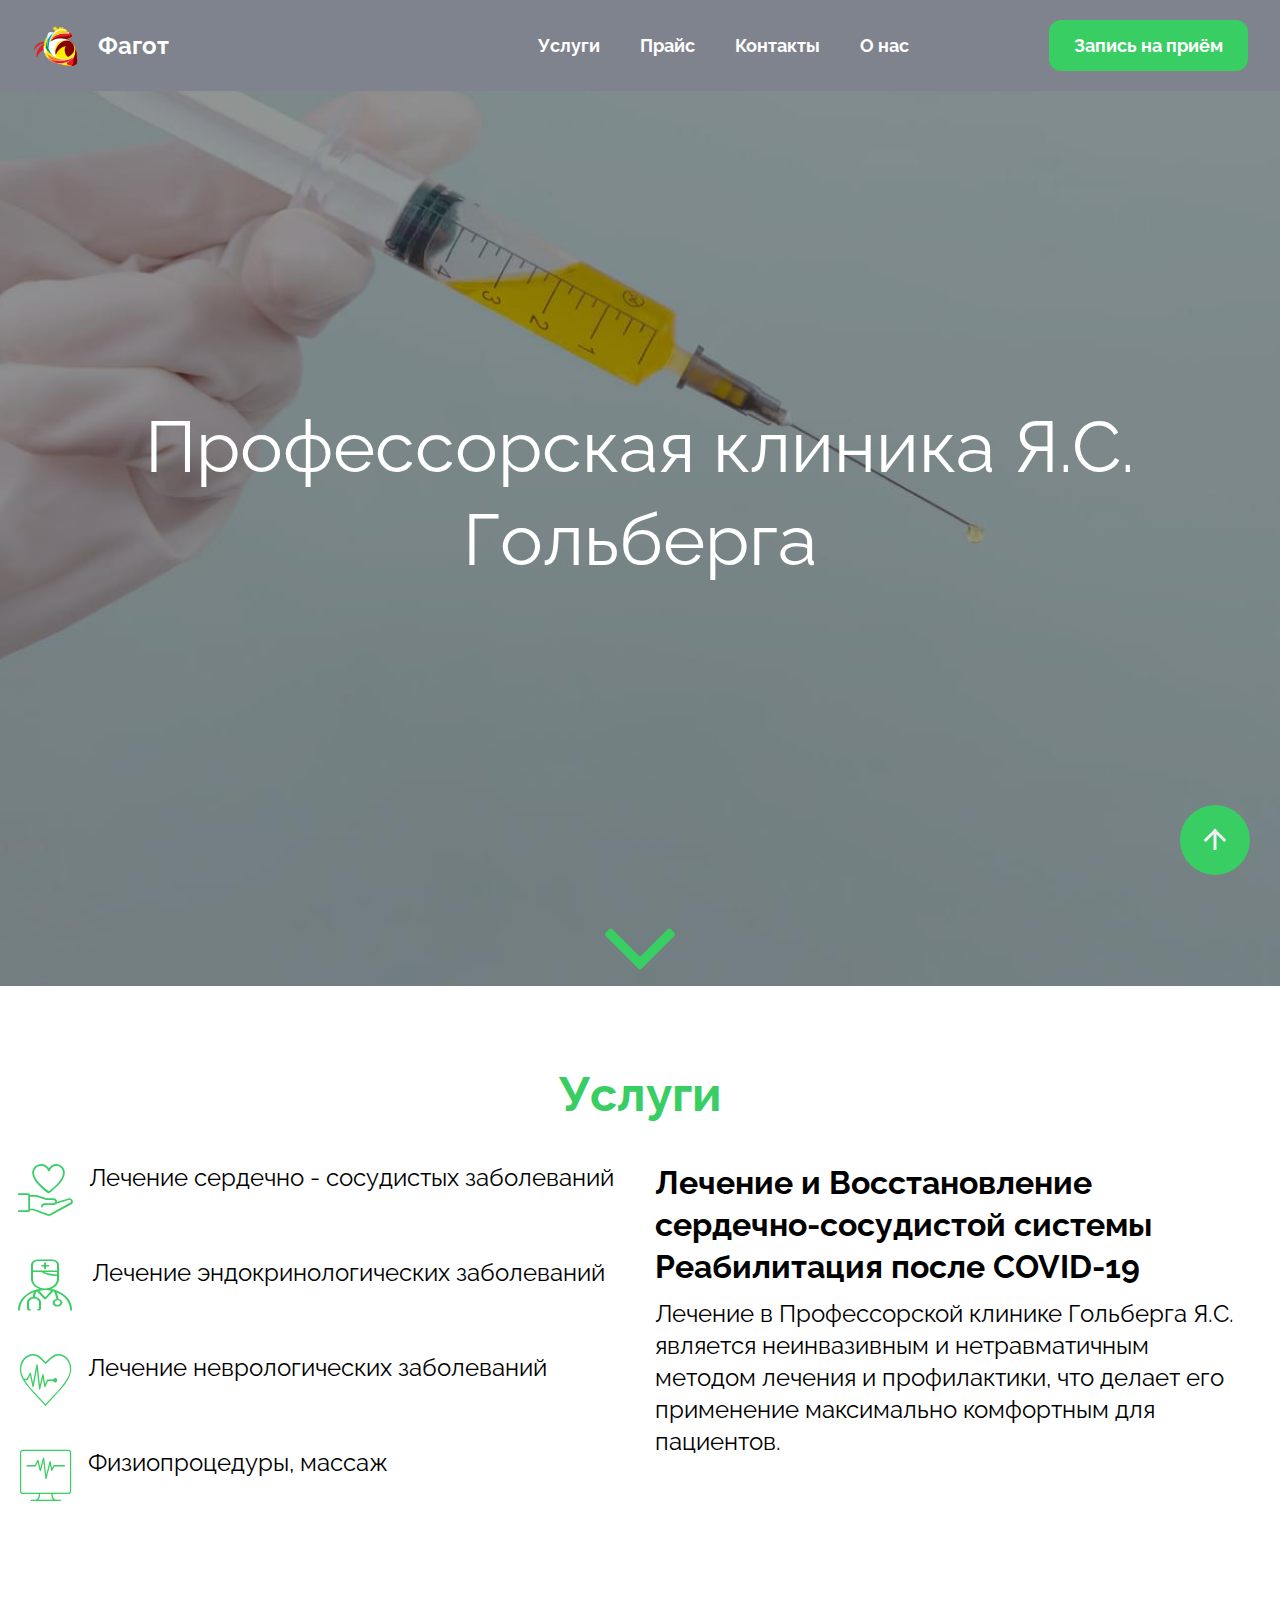
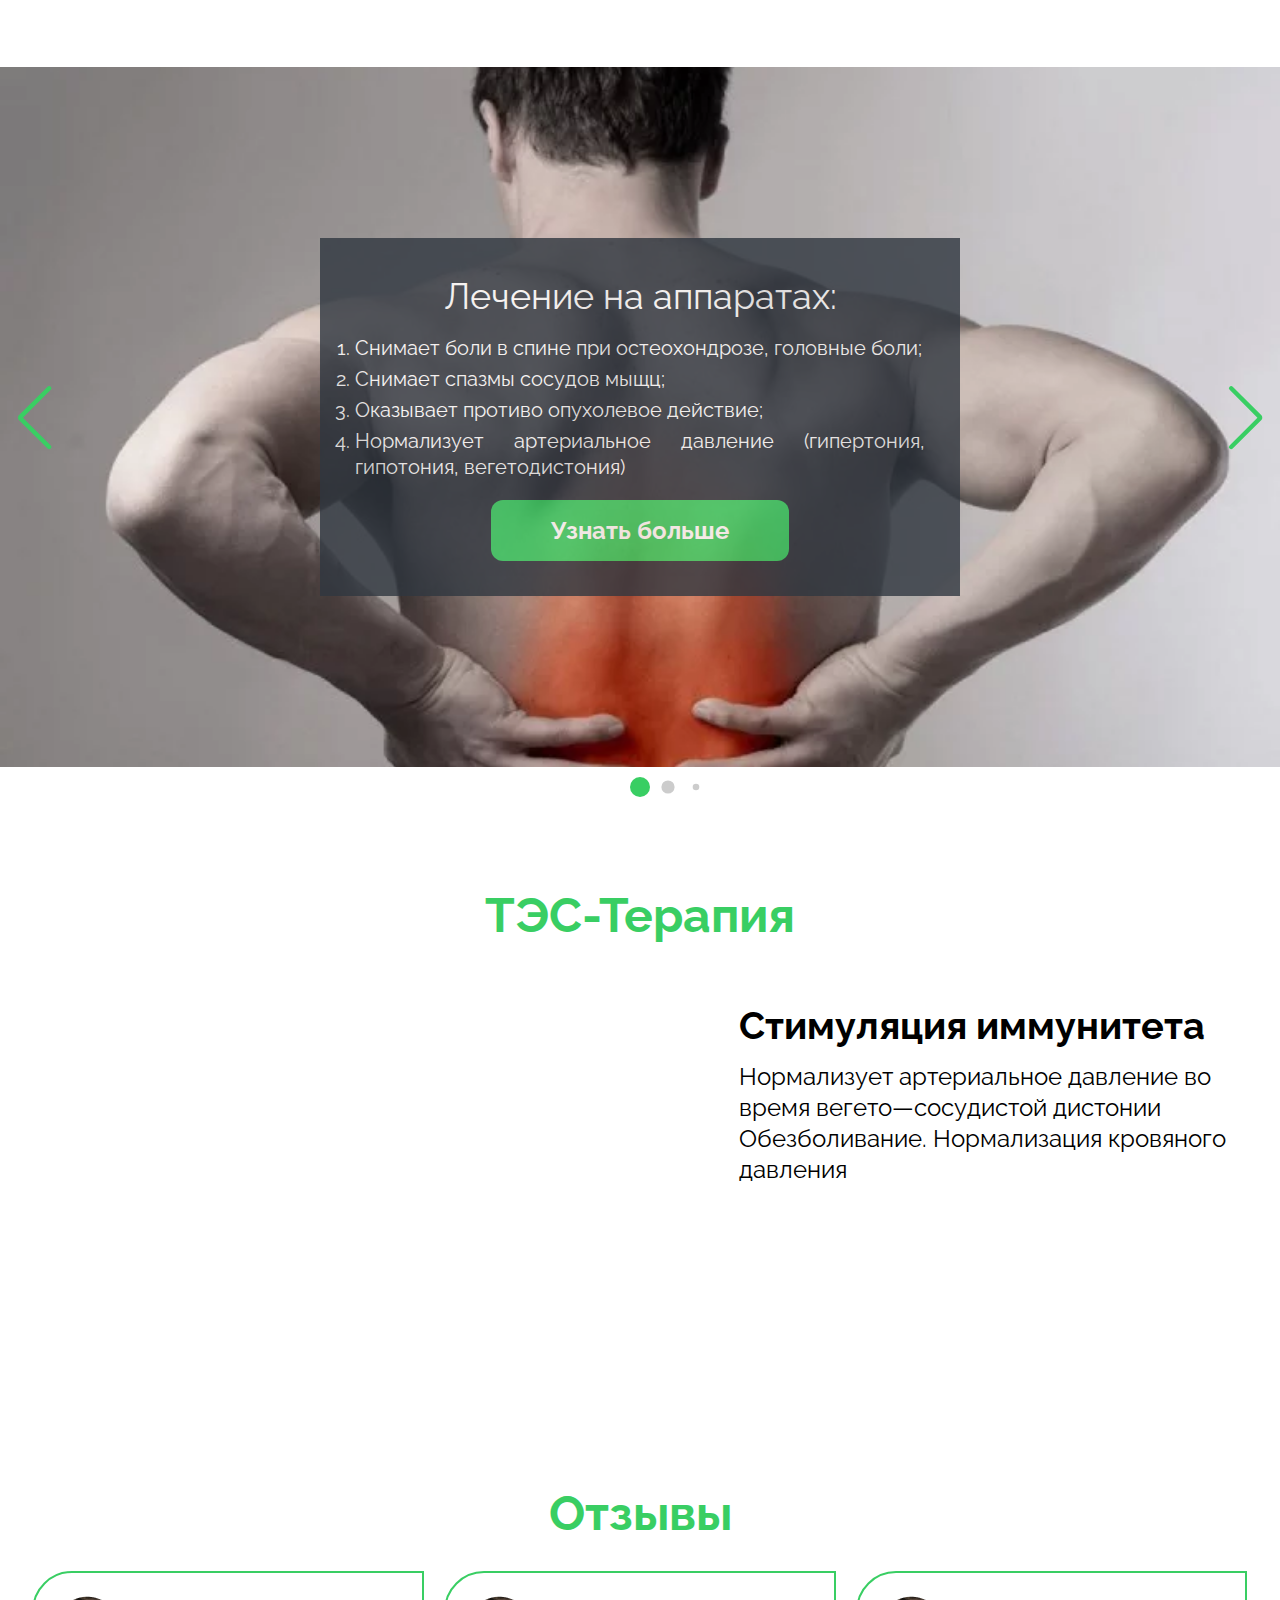
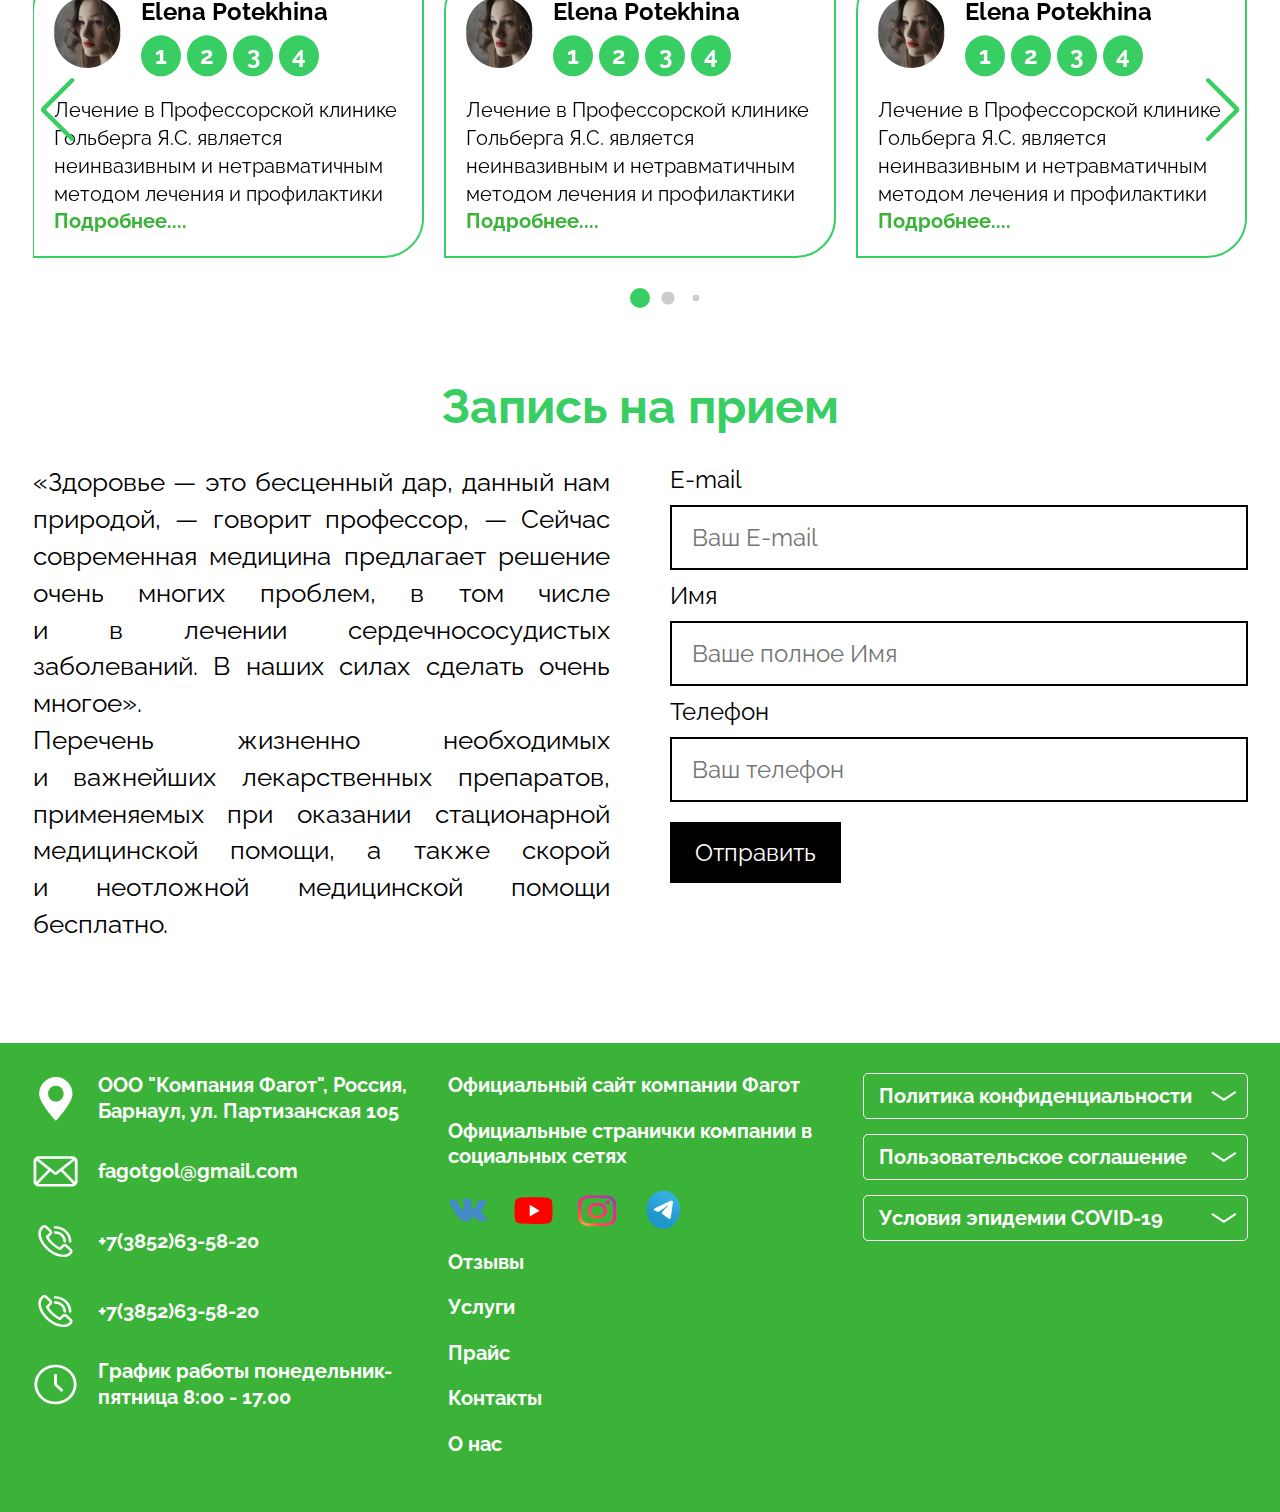
==== commit 20853e41: "Add files via upload" ====
--- a/index.html
+++ b/index.html
@@ -6,7 +6,8 @@
 	<meta charset="UTF-8">
 	<meta name="format-detection" content="telephone=no">
 	<!-- <style>body{opacity: 0;}</style> -->
-	<link rel="stylesheet" href="css/style.min.css?_v=20220305203642">
+	<link rel="stylesheet" href="css/style.min.css?_v=20220305220602">
+	<link rel="stylesheet" href="css/style.min.css?_v=20220305220602">
 	<link rel="shortcut icon" href="favicon.ico">
 
 	<!-- <meta name="robots" content="noindex, nofollow"> -->
@@ -23,8 +24,10 @@
 				<div class="header__menu menu">
 					<!--  HEADER -->
 					<div class="logo">
-						<a href="index.html" class="header__logo"><img src="img/Logo.svg" alt="">
-							<h3>Фагот</h3>
+						<a href="/" class="header__logo"><img src="img/Logo.svg" alt="">
+
+							<h3 href="/">Фагот</h3>
+
 						</a>
 					</div>
 
@@ -659,15 +662,16 @@
 
 							<li class="social__icons">
 								<div class="social__icon">
-									<a href="#"> <img src="img/Footer/Social/vk.svg" alt=""> </a>
+									<a href="https://vk.com/id380587980
+"> <img src="img/Footer/Social/vk.svg" alt=""> </a>
 								</div>
 
 								<div class="social__icon">
-									<a href="#"> <img src="img/Footer/Social/Youtube.svg" alt=""> </a>
+									<a href="https://www.youtube.com/channel/UCD90CI_VDaVIHZNmUctW5lA"> <img src="img/Footer/Social/Youtube.svg" alt=""> </a>
 								</div>
 
 								<div class="social__icon">
-									<a href="#"> <img src="img/Footer/Social/Instagram.svg" alt=""></a>
+									<a href="https://www.instagram.com/professorskaya_klinika/"> <img src="img/Footer/Social/Instagram.svg" alt=""></a>
 								</div>
 
 								<div class="social__icon">
@@ -676,23 +680,23 @@
 
 							</li>
 
-
 							<li><a class="link" href="https://prodoctorov.ru/barnaul/lpu/24762-fagot/otzivi/#tab-content"> Отзывы </a>
 							</li>
+
 							<li>
-								<a class="link" href=" #">Услуги</a>
-							</li>
+								<a class="link" href="Services.html">Услуги</a>
+							</li>
+
 							<li>
-								<a class="link" href=" #">Прайс</a>
-							</li>
-
-
+								<a class="link" href="Price.html">Прайс</a>
+							</li>
 
 							<li>
-								<a class="link" href=" #">Контакты</a>
-							</li>
+								<a class="link" href="Contacts.html">Контакты</a>
+							</li>
+
 							<li>
-								<a class="link" href=" #">О нас</a>
+								<a class="link" href="About.html">О нас</a>
 							</li>
 
 
@@ -716,64 +720,102 @@
 							<div class="spollers__item">
 								<button type="button" data-spoller class="spollers__title"> Пользовательское соглашение</button>
 								<div class="spollers__body">
-									Настоящее пользовательское соглашение (далее - «Соглашение») регулирует порядок работы настоящего сайта (далее -
-									«Сайт»), определяет условия использования материалов и сервисов Сайта. Администратор Сайта указывает информацию о
-									себе, а также, контактные данные для обратной связи на Сайте. Настоящее Соглашение является публичной офертой в
-									соответствии с действующим законодательством Российской Федерации. Совершение конклюдентных действий физическими,
-									либо юридическими лицами (далее - «Пользователь»), направленных на использование Сайта считается безусловным
-									принятием (акцептом) данного Соглашения. Настоящим Пользователь подтверждает, что акцепт Соглашения равносилен
+									Настоящее пользовательское соглашение (далее - «Соглашение») регулирует порядок работы настоящего сайта
+									(далее -
+									«Сайт»), определяет условия использования материалов и сервисов Сайта. Администратор Сайта указывает
+									информацию о
+									себе, а также, контактные данные для обратной связи на Сайте. Настоящее Соглашение является публичной
+									офертой в
+									соответствии с действующим законодательством Российской Федерации. Совершение конклюдентных действий
+									физическими,
+									либо юридическими лицами (далее - «Пользователь»), направленных на использование Сайта считается
+									безусловным
+									принятием (акцептом) данного Соглашения. Настоящим Пользователь подтверждает, что акцепт Соглашения
+									равносилен
 									подписанию и заключению Соглашения на условиях, изложенных в настоящем Соглашении.
 									Условия использования сайта
-									Использование любых материалов и сервисов Сайта регулируется нормами действующего законодательства Российской
+									Использование любых материалов и сервисов Сайта регулируется нормами действующего законодательства
+									Российской
 									Федерации. Материалы и сервисы Сайта предназначены исключительно для использования в законных целях.
 									Пользователь вправе по своему усмотрению знакомиться с материалами сайта и сервисами Сайта, заказывать и
 									приобретать товары и/или услуги предлагаемые на Сайте.
-									Пользователь соглашается использовать Сайт, не нарушая имущественных и/или неимущественных прав третьих лиц, а
-									равно запретов и ограничений, установле­­­­­­­­­­нных применимым правом, включая без ограничения: авторские и
-									смежные права, права на товарные знаки, знаки обслуживания и наименования мест происхождения товаров, права на
-									промышленные образцы, права использовать изображения людей, а также любых действий, которые приводят или могут
-									привести к нарушению нормальной работы Сайта и сервисов Сайта, в частности используя программы для вмешательства
+									Пользователь соглашается использовать Сайт, не нарушая имущественных и/или неимущественных прав третьих
+									лиц, а
+									равно запретов и ограничений, установле­­­­­­­­­­нных применимым правом, включая без ограничения:
+									авторские и
+									смежные права, права на товарные знаки, знаки обслуживания и наименования мест происхождения товаров,
+									права на
+									промышленные образцы, права использовать изображения людей, а также любых действий, которые приводят или
+									могут
+									привести к нарушению нормальной работы Сайта и сервисов Сайта, в частности используя программы для
+									вмешательства
 									или попытки вмешательства в процесс нормального функционирования Сайта.
 									Использование материалов Сайта без согласия правообладателя не допускается. Для правомерного использования
 									материалов Сайта необходимо согласие Администратора сайта или правообладателя материалов.
-									При наличии технической возможности Пользователь вправе оставлять комментарии и иные записи на Сайте. Пользователь
-									гарантирует, что комментарии или иные записи не нарушают применимого законодательства, не содержат материалов
-									незаконного, непристойного, клеветнического, дискредитирующего, угрожающего, порнографического, враждебного
-									характера, а также содержащих домогательства и признаки расовой или этнической дискриминации, призывающих к
+									При наличии технической возможности Пользователь вправе оставлять комментарии и иные записи на Сайте.
+									Пользователь
+									гарантирует, что комментарии или иные записи не нарушают применимого законодательства, не содержат
+									материалов
+									незаконного, непристойного, клеветнического, дискредитирующего, угрожающего, порнографического,
+									враждебного
+									характера, а также содержащих домогательства и признаки расовой или этнической дискриминации, призывающих
+									к
 									совершению действий, которые могут быть квалифицированы как уголовные преступления, равно как и считаться
-									недопустимыми по иным причинам, материалов, пропагандирующих культ насилия и жестокости, материалов, содержащих
-									нецензурную брань. Администрация Сайта не обязуется проводить предварительную модерацию материалов и записей на
-									Сайте Пользователями. За комментариии записи на Сайте оставленные Пользователем, Пользователь несет ответственность
+									недопустимыми по иным причинам, материалов, пропагандирующих культ насилия и жестокости, материалов,
+									содержащих
+									нецензурную брань. Администрация Сайта не обязуется проводить предварительную модерацию материалов и
+									записей на
+									Сайте Пользователями. За комментариии записи на Сайте оставленные Пользователем, Пользователь несет
+									ответственность
 									самостоятельно и в полном объеме.
-									Администратор Сайта не несет ответственности за посещение и использование Пользователем внешних ресурсов, ссылки на
-									которые могут содержаться на Сайте, Пользователь переходит по ссылкам содержащимся на Сайте на внешние ресурсы, по
+									Администратор Сайта не несет ответственности за посещение и использование Пользователем внешних ресурсов,
+									ссылки на
+									которые могут содержаться на Сайте, Пользователь переходит по ссылкам содержащимся на Сайте на внешние
+									ресурсы, по
 									своему усмотрению на свой страх и риск.
-									Пользователь согласен с тем, что Администрация Сайта не несет ответственности перед Пользователем в связи с любыми
-									возможными или возникшими потерями или убытками, связанными с любым содержанием Сайта, товарами или услугами,
-									доступными на Сайте или полученными через внешние сайты или ресурсы, либо иные контакты Пользователя, в которые он
+									Пользователь согласен с тем, что Администрация Сайта не несет ответственности перед Пользователем в связи
+									с любыми
+									возможными или возникшими потерями или убытками, связанными с любым содержанием Сайта, товарами или
+									услугами,
+									доступными на Сайте или полученными через внешние сайты или ресурсы, либо иные контакты Пользователя, в
+									которые он
 									вступил, используя размещенную на Сайте информацию или ссылки навнешние ресурсы.
-									Предоставление в любой форме (регистрация на Сайте, осуществление заказов, подписка на рекламныерассылки итд.)
-									своих персональных данных Администрации сайта, Пользователь выражает согласие на обработку персональных данных
-									Администрацией сайта в соответствии с Федеральным законом “О персональных данных” от 27.07.2006№152-ФЗ. Обработка
-									персональных данных Пользователя регулируется действующим законодательством Российской Федерации и Политикой
+									Предоставление в любой форме (регистрация на Сайте, осуществление заказов, подписка на рекламныерассылки
+									итд.)
+									своих персональных данных Администрации сайта, Пользователь выражает согласие на обработку персональных
+									данных
+									Администрацией сайта в соответствии с Федеральным законом “О персональных данных” от 27.07.2006№152-ФЗ.
+									Обработка
+									персональных данных Пользователя регулируется действующим законодательством Российской Федерации и
+									Политикой
 									конфиденциальности Сайта.
-									Администратор Сайта вправе в любое время в одностороннем порядке, без каких либо уведомлений Пользователя, изменять
-									содержимое Сайта, а также изменять условия настоящего Соглашения. Такие изменения вступают в силу с момента
-									размещения новой версии Соглашения на данной странице. Актуальная версия Соглашения всегда расположена на данной
+									Администратор Сайта вправе в любое время в одностороннем порядке, без каких либо уведомлений Пользователя,
+									изменять
+									содержимое Сайта, а также изменять условия настоящего Соглашения. Такие изменения вступают в силу с
+									момента
+									размещения новой версии Соглашения на данной странице. Актуальная версия Соглашения всегда расположена на
+									данной
 									странице. Для избежания споров по поводу изменения Соглашения Администратор Сайта рекомендует периодически
-									ознакамливаться с содержимым Соглашения расположенного на данной странице. При несогласии Пользователя с внесенными
+									ознакамливаться с содержимым Соглашения расположенного на данной странице. При несогласии Пользователя с
+									внесенными
 									изменениями он обязан отказаться от использования Сайта.
-									Администратор Сайта вправе в одностороннем порядке ограничивать доступ Пользователя на Сайт, если будет обоснованно
-									считать, что Пользователь ведет неправомерную деятельность. Кроме того, администратор вправе удалять материалы
-									Пользователей по требованию уполномоченных органов государственной власти или заинтересованных лиц в случае, если
+									Администратор Сайта вправе в одностороннем порядке ограничивать доступ Пользователя на Сайт, если будет
+									обоснованно
+									считать, что Пользователь ведет неправомерную деятельность. Кроме того, администратор вправе удалять
+									материалы
+									Пользователей по требованию уполномоченных органов государственной власти или заинтересованных лиц в
+									случае, если
 									данные материалы нарушают применимое законодательство или права третьих лиц.
 									Администратор Сайта и Пользователь несут ответственность за неисполнение или ненадлежащее исполнение своих
-									обязательств в соответствии с Соглашением и действующим законодательством Российской Федерации. Администратор Сайта
+									обязательств в соответствии с Соглашением и действующим законодательством Российской Федерации.
+									Администратор Сайта
 									не несет ответственность за технические перебои в работе Сайта, вместе с тем Администратор Сайта обязуется
 									принимать все разумные меры для предотвращения таких перебоев.
-									Все возможные споры, вытекающие из настоящего Соглашения или связанные с ним, подлежат разрешению в соответствии с
+									Все возможные споры, вытекающие из настоящего Соглашения или связанные с ним, подлежат разрешению в
+									соответствии с
 									действующим законодательством Российской Федерации.
-									Все данные, размещенные или размещаемые на настоящем Сайте, находятся на оборудовании находящемся на территории
+									Все данные, размещенные или размещаемые на настоящем Сайте, находятся на оборудовании находящемся на
+									территории
 									Российской Федерации.
 									Администратор вправе прекращать работу Сайта, а равно частично или полностью прекращать доступ к сайту до
 									завершения необходимого технического обслуживания и (или) модернизации Сайта.
@@ -819,8 +861,19 @@
 		</footer>
 
 	</div>
-
-	<script src="js/app.min.js?_v=20220305203642"></script>
+	<!-- 
+<div id="popup" aria-hidden="true" class="popup">
+	<div class="popup__wrapper">
+		<div class="popup__content">
+			<button data-close type="button" class="popup__close">Закрыть</button>
+			<div class="popup__text">
+			</div>
+		</div>
+	</div>
+</div>
+ -->
+
+	<script src="js/app.min.js?_v=20220305220602"></script>
 
 
 </body>
--- a/css/style.min.css
+++ b/css/style.min.css
@@ -1 +1 @@
-@charset "UTF-8";@import url(https://fonts.googleapis.com/css?family=Raleway:regular,700,900&display=swap);@font-face{font-family:icons;font-display:swap;src:url(../fonts/icons.woff2) format("woff2"),url(../fonts/icons.woff) format("woff");font-weight:400;font-style:normal}[class*=_icon-]:before{font-family:icons;font-style:normal;font-weight:400;font-variant:normal;text-transform:none;line-height:1;-webkit-font-smoothing:antialiased;-moz-osx-font-smoothing:grayscale}._icon-Monitor:before{content:"\e900";color:#39ce63}._icon-Heart:before{content:"\e901";color:#39ce63}._icon-Squares:before{content:"\e902"}._icon-Doctor:before{content:"\e903";color:#39ce63}._icon-Hand:before{content:"\e904";color:#39ce63}._icon-Clock:before{content:"\e905"}._icon-Car:before{content:"\e906"}._icon-Phone:before{content:"\e907"}._icon-Marker:before{content:"\e908"}._icon-vk .path1:before{content:"\e909";color:#fff}._icon-vk .path2:before{content:"\e90a";margin-left:-1.0322265625em;color:#4489c8}._icon-Instagram:before{content:"\e90b"}._icon-Parking:before{content:"\e937"}._icon-Telegram .path1:before{content:"\e938";color:#000}._icon-Telegram .path2:before{content:"\e939";margin-left:-.884765625em;color:#fff}._icon-E-mail:before{content:"\e93a"}._icon-youtube .path1:before{content:"\e93b";color:red}._icon-youtube .path2:before{content:"\e93c";margin-left:-1em;color:#fff}*{padding:0;margin:0;border:0}*,:after,:before{-webkit-box-sizing:border-box;box-sizing:border-box}body,html{height:100%;min-width:320px}body{color:#000;line-height:1;font-family:Raleway;font-size:1.125rem;-ms-text-size-adjust:100%;-moz-text-size-adjust:100%;-webkit-text-size-adjust:100%;-webkit-font-smoothing:antialiased;-moz-osx-font-smoothing:grayscale}button,input,textarea{font-family:Raleway;font-size:inherit}button{cursor:pointer;color:inherit;background-color:inherit}a{color:inherit}a:link,a:visited{text-decoration:none}a:hover{text-decoration:none}ul li{list-style:none}img{vertical-align:top}h1,h2,h3,h4,h5,h6{font-weight:inherit;font-size:inherit}.lock body{overflow:hidden;-ms-touch-action:none;touch-action:none}.wrapper{min-height:100%;overflow:hidden;display:-webkit-box;display:-ms-flexbox;display:flex;-webkit-box-orient:vertical;-webkit-box-direction:normal;-ms-flex-direction:column;flex-direction:column}.wrapper>main{-webkit-box-flex:1;-ms-flex:1 1 auto;flex:1 1 auto}.wrapper>*{min-width:0}[class*=__container]{max-width:75.9375rem;-webkit-box-sizing:content-box;box-sizing:content-box;margin:0 auto;padding:0 1.25rem}.form__label{display:inline-block;line-height:1.2916666667;margin-bottom:.625rem}.form__button{display:-webkit-inline-box;display:-ms-inline-flexbox;display:inline-flex;padding:15px 25px;background:#000;color:#fff;-webkit-transition:all .2s ease-in-out 0s;-o-transition:all .2s ease-in-out 0s;transition:all .2s ease-in-out 0s;line-height:1.2916666667}.form__button:hover{background:#39ce63;color:#fff}.button{display:-webkit-inline-box;display:-ms-inline-flexbox;display:inline-flex;padding:15px 25px;color:#fff;background:#39ce63;font-weight:700;border-radius:12px;-webkit-transition:all .3s ease 0s;-o-transition:all .3s ease 0s;transition:all .3s ease 0s}.button._fw{width:100%}input[type=email],input[type=tel],input[type=text],textarea{-webkit-appearance:none;-moz-appearance:none;appearance:none}.input{border-radius:0!important;width:100%;display:block;padding:0 20px;height:65px;border:2px solid #000;line-height:1.2916666667}textarea.input{resize:none;padding:0 0}.spollers{display:-ms-grid;display:grid;gap:15px}.spollers__title{width:100%;cursor:default;text-align:left;border:1px solid #fff;padding:.625rem .9375rem;border-radius:.3125rem;position:relative}._spoller-init .spollers__title{cursor:pointer}._spoller-init .spollers__title::after,._spoller-init .spollers__title::before{content:"";position:absolute;right:10px;top:50%;background-color:#fff;height:2px;width:15px;-webkit-transition:-webkit-transform .5s ease 0s;transition:-webkit-transform .5s ease 0s;-o-transition:transform .5s ease 0s;transition:transform .5s ease 0s;transition:transform .5s ease 0s,-webkit-transform .5s ease 0s}._spoller-init .spollers__title::before{-webkit-transform:translate(-75%,-50%) rotate(34deg);-ms-transform:translate(-75%,-50%) rotate(34deg);transform:translate(-75%,-50%) rotate(34deg)}._spoller-init .spollers__title::after{-webkit-transform:translate(0,-50%) rotate(-34deg);-ms-transform:translate(0,-50%) rotate(-34deg);transform:translate(0,-50%) rotate(-34deg)}._spoller-init .spollers__title._spoller-active::before{-webkit-transform:translateX(-75%) rotate(-34deg);-ms-transform:translateX(-75%) rotate(-34deg);transform:translateX(-75%) rotate(-34deg)}._spoller-init .spollers__title._spoller-active::after{-webkit-transform:rotate(34deg);-ms-transform:rotate(34deg);transform:rotate(34deg)}.spollers__body{padding:1.25rem;border-radius:.3125rem;border:1px solid #eee;width:100%}#map{background:url(../img/icons/loading.gif) center/50px no-repeat}[data-showmore-button]{margin-top:15px;color:#fff;background:#39ce63;padding:15px 25px;border-radius:15px;line-height:1.3;font-weight:700}[data-showmore-button]:hover{background:#000}[data-showmore-button] span:last-child{display:none}._showmore-active [data-showmore-button] span{display:none}._showmore-active [data-showmore-button] span:last-child{display:block}[data-fullscreen]{min-height:100vh}.touch [data-fullscreen]{min-height:calc(var(--vh,1vh) * 100)}[data-sticky]{position:relative}[class*=-ibg]{position:relative}[class*=-ibg] img{position:absolute;width:100%;height:100%;top:0;left:0;-o-object-fit:cover;object-fit:cover}[class*=-ibg_contain] img{-o-object-fit:contain;object-fit:contain}.item__video{position:relative;overflow:hidden;height:0;padding-bottom:33.25%;-o-object-fit:cover;object-fit:cover}.item__video embed,.item__video iframe,.item__video object,.item__video video{position:absolute;top:0;left:0;width:100%;height:100%}.title{color:#39ce63;line-height:1.1666666667;font-weight:700;text-align:center}.title__black{font-weight:700;text-align:center;line-height:1.3055555556}.item__icon{font-size:3.4375rem}.header{position:absolute;width:100%;left:0;top:0;z-index:50;min-height:60px;background:#7f838d}.header__container{padding:20px 10px}.header__menu{display:-webkit-box;display:-ms-flexbox;display:flex;-webkit-box-align:center;-ms-flex-align:center;align-items:center}.header__logo{display:-webkit-box;display:-ms-flexbox;display:flex;-webkit-box-align:center;-ms-flex-align:center;align-items:center;font-weight:700;font-size:1.5rem;width:45px;height:40px;line-height:1.2916666667;color:#fff;cursor:default}.header__logo img{margin-right:1.25rem}.header__logo h3,.header__logo img{cursor:pointer}.menu__nav{display:-webkit-box;display:-ms-flexbox;display:flex;-webkit-box-align:center;-ms-flex-align:center;align-items:center;-webkit-box-flex:0;-ms-flex:0 1 auto;flex:0 1 auto}.menu__body{display:-webkit-box;display:-ms-flexbox;display:flex}.menu .social__icons{display:none}.menu .social__icon img{width:50px;height:50px}.menu .social__icon:not(:last-child){margin-right:15px}.menu__link{position:relative;font-weight:700;font-size:1.125rem;line-height:1.2777777778;color:#fff;display:inline-block}.menu__link:after{content:"";position:absolute;bottom:-8px;left:0;right:0;width:100%;height:3px;-webkit-transform:scaleX(0);-ms-transform:scaleX(0);transform:scaleX(0);background-color:#39ce63;-webkit-transition:-webkit-transform .3s;transition:-webkit-transform .3s;-o-transition:transform .3s;transition:transform .3s;transition:transform .3s,-webkit-transform .3s}.menu__link:hover:after{-webkit-transform:scaleX(1);-ms-transform:scaleX(1);transform:scaleX(1)}.logo{-webkit-box-flex:1;-ms-flex:1 1 160px;flex:1 1 160px}.button__header{-webkit-transition:all .4s ease-out;-o-transition:all .4s ease-out;transition:all .4s ease-out}.button__header:hover{background:#000}.icon-menu{display:none}.footer{padding:30px 0;background:#3bb338}.footer__row{display:-webkit-box;display:-ms-flexbox;display:flex;margin:0 -15px;-ms-flex-wrap:wrap;flex-wrap:wrap}.footer .link{cursor:pointer;position:relative}.footer .link:after{content:"";position:absolute;bottom:-8px;left:0;right:0;width:100%;height:3px;-webkit-transform:scaleX(0);-ms-transform:scaleX(0);transform:scaleX(0);background-color:#fff;-webkit-transition:-webkit-transform .3s;transition:-webkit-transform .3s;-o-transition:transform .3s;transition:transform .3s;transition:transform .3s,-webkit-transform .3s}.footer .link:hover:after{-webkit-transform:scaleX(1);-ms-transform:scaleX(1);transform:scaleX(1)}.footer__column{-webkit-box-flex:1;-ms-flex:1 1 33.3%;flex:1 1 33.3%;padding:0 15px;color:#fff;line-height:1.2777777778;font-weight:700}.footer__column:not(:last-child){margin-bottom:25px}.footer__item{display:-webkit-box;display:-ms-flexbox;display:flex;position:relative;-webkit-box-align:center;-ms-flex-align:center;align-items:center}.footer__item:not(:last-child){margin-bottom:25px}.footer .item__img{padding-right:20px}.footer .item__img img{width:45px;height:45px}.footer__social li:not(:last-child){margin-bottom:20px}.footer .social__icons{display:-webkit-box;display:-ms-flexbox;display:flex;-webkit-box-align:center;-ms-flex-align:center;align-items:center}.footer .social__icon{cursor:pointer}.footer .social__icon img{width:50px;height:50px}.footer .social__icon:not(:last-child){margin-right:25px}.spollers__title{font-weight:700}#back-to-top{position:fixed;right:30px;bottom:25px;width:70px;height:70px;border:transparent;border-radius:50%;background:#39ce63;cursor:pointer;z-index:50}#back-to-top::after,#back-to-top:before{content:"";position:absolute;top:50%;left:50%;-webkit-transform:translate(-50%,-50%);-ms-transform:translate(-50%,-50%);transform:translate(-50%,-50%)}#back-to-top:before{width:3px;height:20px;border-top-left-radius:3px;border-top-right-radius:3px;background:#f5f0f6}#back-to-top:after{width:16px;height:16px;-webkit-transform:translate(-50%,-50%) rotate(45deg);-ms-transform:translate(-50%,-50%) rotate(45deg);transform:translate(-50%,-50%) rotate(45deg);border-top:3px solid #f5f0f6;border-left:3px solid #f5f0f6}.isShowBtn{opacity:1;-webkit-transition:.5s ease-in-out;-o-transition:.5s ease-in-out;transition:.5s ease-in-out}.isShowBtn__hide{opacity:0}.fullscreen{display:-webkit-box;display:-ms-flexbox;display:flex;-webkit-box-align:center;-ms-flex-align:center;align-items:center}.fullscreen__one{position:relative}.fullscreen__body{position:relative;max-width:100%;margin:0 auto;text-align:center;z-index:1}.fullscreen__title{font-size:4.5rem;line-height:1.2916666667;color:#fff}.fullscreen__image{position:absolute;width:100%;height:100%;top:0;left:0}.fullscreen__image img{-o-object-position:left;object-position:left}.arrow-down{position:absolute;cursor:pointer;display:-webkit-box;display:-ms-flexbox;display:flex;top:108%;left:50%;-webkit-transform:translate(-50%,-50%);-ms-transform:translate(-50%,-50%);transform:translate(-50%,-50%)}.arrow-down img{padding:10px;width:90px;height:90px}.Services__row{display:-webkit-box;display:-ms-flexbox;display:flex;-ms-flex-wrap:wrap;flex-wrap:wrap}.Services__column{-webkit-box-flex:1;-ms-flex:1 1 100%;flex:1 1 100%;margin-bottom:3.75rem}.Services__item{display:-webkit-box;display:-ms-flexbox;display:flex;-webkit-box-align:center;-ms-flex-align:center;align-items:center}.Services__item:not(:last-child){margin-bottom:2.1875rem}.Services .item__row{display:-webkit-box;display:-ms-flexbox;display:flex;-webkit-box-align:start;-ms-flex-align:start;align-items:flex-start}.Services .item__content{-webkit-box-flex:0;-ms-flex:0 1 auto;flex:0 1 auto}.Services .item__text{line-height:1.3333333333}.Services .item__title{line-height:1.3076923077;font-weight:700;margin-bottom:.625rem}.swiper-slide{-ms-flex-negative:0;flex-shrink:0}.image-slider{position:relative}.image-slider__slide{position:relative;max-height:43.75rem}.image-slider__image{position:absolute;width:100%;height:100%;top:0;left:0;text-align:center}.image-slider__image img{position:absolute;width:100%;height:100%;top:0;left:0;-o-object-fit:cover;object-fit:cover;-o-object-position:center;object-position:center;z-index:0}.image-slider__description{padding:35px;background:#303740;opacity:.8;text-align:center;z-index:1}.image-slider__description .button__slider{line-height:1.2916666667;cursor:pointer}.image-slider__content{color:#fff;margin-bottom:1.25rem}.image-slider__title{line-height:1.3055555556;margin-bottom:.9375rem}.image-slider__text{text-align:justify;line-height:1.3}.image-slider__text li:not(:last-child){margin-bottom:5px}.therapy{position:relative}.therapy__item:not(:last-child){margin-bottom:1.875rem}.item{position:relative}.item__content{-webkit-box-flex:0;-ms-flex:0 1 540px;flex:0 1 540px;text-align:left}.item__content-title{line-height:1.3157894737;font-weight:700;margin-bottom:.625rem}.item__content-text{font-size:1.5rem;font-weight:400;line-height:1.2916666667}.Reviews{position:relative}.Reviews__slider{position:relative;overflow:hidden}.Reviews .swiper-button-next,.Reviews .swiper-button-prev{top:40%}.Reviews .swiper-button-next,.Reviews .swiper-rtl .swiper-button-prev{right:5px}.Reviews .swiper-button-prev,.Reviews .swiper-rtl .swiper-button-next{left:5px}.Reviews-slider{position:relative;display:-webkit-box;display:-ms-flexbox;display:flex;margin:0 auto}.Reviews-slider__slide{position:relative;border:2px solid #39ce63;border-top-left-radius:40px;border-bottom-right-radius:40px}.Reviews-slider__title{line-height:1.55;font-weight:700}.Reviews-slider__title .wrapper__span{display:inline-block;position:relative}.Reviews-slider__title span{display:inline-block;background:#39ce63;color:#fff;text-align:center;border-radius:50%;position:absolute;-webkit-transform:translateY(30%);-ms-transform:translateY(30%);transform:translateY(30%)}.Reviews-slider__title .number{position:relative;top:-.3em;padding:2px 10px;width:40px}.Reviews-slide{display:-webkit-box;display:-ms-flexbox;display:flex;overflow:hidden}.text{-webkit-box-flex:1;-ms-flex:1 1 auto;flex:1 1 auto;line-height:1.3888888889}.text .Green{cursor:pointer;color:#3bb338;font-weight:700;-webkit-transition:all .3s ease 0s;-o-transition:all .3s ease 0s;transition:all .3s ease 0s}.text .Green:hover{color:#000}.form{font-family:Raleway}.form__content{-webkit-box-flex:1;-ms-flex:1 0 auto;flex:1 0 auto}.form__row{margin:0 -1.875rem}.form__column{-webkit-box-flex:1;-ms-flex:1 1 50%;flex:1 1 50%;padding:0 1.875rem}.form__column:not(:last-child){margin-bottom:20px}.form__text{-webkit-box-flex:0;-ms-flex:0 1 500px;flex:0 1 500px;font-family:Raleway;line-height:1.4166666667;text-align:justify}.form__line:not(:last-child){margin-bottom:10px}.form__button{margin-top:.625rem}.category__column{-webkit-box-flex:0;-ms-flex:0 1 50%;flex:0 1 50%}.item__row{display:-webkit-box;display:-ms-flexbox;display:flex;margin:0 -15px}.item__body,.item__image{padding:0 15px}.item__image{-webkit-box-flex:1;-ms-flex:1 1 50%;flex:1 1 50%}.item__image img{max-width:100%}.item__body{-webkit-box-flex:0;-ms-flex:0 1 50%;flex:0 1 50%}.item__title{font-weight:700;line-height:1.3055555556}.item__text{line-height:1.2916666667}.button__service{padding:15px 50px}.cardiopulse__spollers .spollers{gap:15px;display:-ms-grid;display:grid;-ms-grid-columns:1fr 1fr;grid-template-columns:1fr 1fr}.cardiopulse__spollers .spollers__item{-webkit-box-flex:1;-ms-flex:1 1 50%;flex:1 1 50%}.cardiopulse__spollers .spollers__title{-webkit-transition:all .3s ease 0s;-o-transition:all .3s ease 0s;transition:all .3s ease 0s;border:2px solid #000;line-height:1.2916666667}.cardiopulse__spollers .spollers__title::after,.cardiopulse__spollers .spollers__title::before{content:"";background-color:#000}.cardiopulse__spollers .spollers__title:active,.cardiopulse__spollers .spollers__title:hover{color:#39ce63}._spoller-init .cardiopulse__spollers .spollers__title{cursor:pointer}._spoller-init .cardiopulse__spollers .spollers__title._spoller-active{color:#39ce63}._spoller-init .cardiopulse__spollers .spollers__title._spoller-active::after,._spoller-init .cardiopulse__spollers .spollers__title._spoller-active::before{background:#39ce63}.cardiopulse__spollers .spollers__body._services{border:1px solid #000;border-top:0;padding:20px 30px;line-height:1.5}.cardiopulse__spollers .spollers__body._services p:before{content:"";display:inline-block;width:15px;height:15px;background:#39ce63;border-radius:50%;margin-right:15px}.cardiopulse__spollers .spollers__body._services li{padding-left:10px}.cardiopulse__spollers .spollers__body._services li:not(:last-child){margin-bottom:5px}.cardiopulse .spollers__image{padding-top:10px}.cardiopulse .spollers__image img{max-width:100%;width:100%;height:100%}.cardiopulse__text{line-height:1.4;text-align:justify}.cardiopulse .info__row{display:-webkit-box;display:-ms-flexbox;display:flex;-webkit-box-align:start;-ms-flex-align:start;align-items:flex-start;margin:0 -15px}.cardiopulse .info__column{padding:0 15px}.cardiopulse .info__text{-webkit-box-flex:0;-ms-flex:0 1 75%;flex:0 1 75%;line-height:1.4}.warning__row{display:-webkit-box;display:-ms-flexbox;display:flex;-ms-flex-wrap:wrap;flex-wrap:wrap}.warning__column{-webkit-box-flex:1;-ms-flex:1 1 50%;flex:1 1 50%}.warning__column:not(:last-child){margin-bottom:15px}.warning__image{text-align:center}.warning__image img{max-width:100%;max-height:470px}.warning__body{background:#ceeccd;background-image:url("data:image/svg+xml,%3csvg width=%27100%25%27 height=%27100%25%27 xmlns=%27http://www.w3.org/2000/svg%27%3e%3crect width=%27100%25%27 height=%27100%25%27 fill=%27none%27 stroke=%27%23333%27 stroke-width=%275%27 stroke-dasharray=%2729%27 stroke-dashoffset=%270%27 stroke-linecap=%27square%27/%3e%3c/svg%3e")}.warning__title{font-weight:700;line-height:1.2916666667;text-align:center}.warning__text{line-height:1.3333333333}.contacts{padding:135px 0 25px}.contacts .info__row{display:-webkit-box;display:-ms-flexbox;display:flex;-webkit-box-align:start;-ms-flex-align:start;align-items:flex-start;-ms-flex-wrap:wrap;flex-wrap:wrap;margin:0 -10px}.contacts .info__column{position:relative;padding:0 10px;-webkit-box-flex:1;-ms-flex:1 1 33.3%;flex:1 1 33.3%;margin-bottom:30px}.contacts .info__item{position:relative;display:-webkit-box;display:-ms-flexbox;display:flex;-webkit-box-align:start;-ms-flex-align:start;align-items:start}.contacts .info__icon{color:#39ce63}.contacts .info__text{line-height:1.3;font-weight:700}.gallery-block{display:-ms-grid;display:grid;-ms-grid-columns:1fr 1fr 1fr;grid-template-columns:1fr 1fr 1fr;gap:15px}.gallery-block__item img{max-width:100%}.map .map-responsive{overflow:hidden;padding-bottom:56.25%;position:relative;height:0}.map .map-responsive iframe{left:0;top:0;height:100%;width:100%;position:absolute}.price__body{text-align:center;margin:0 auto}.price__row{display:-ms-flexbox;display:flex;margin:-10px -19.5px;-ms-flex-wrap:wrap;flex-wrap:wrap;display:-webkit-box}.price__column{display:-webkit-box;display:-ms-flexbox;display:flex;padding:15px 19.5px;-webkit-box-flex:0;-ms-flex:0 1 33.333%;flex:0 1 33.333%}.price__item{padding:25px 10px;background:#d3d3cd23;border:2px solid #39ce63;border-radius:12px;display:-webkit-box;display:-ms-flexbox;display:flex;-webkit-box-orient:vertical;-webkit-box-direction:normal;-ms-flex-direction:column;flex-direction:column}.price__service{-webkit-box-flex:1;-ms-flex:1 1 auto;flex:1 1 auto;padding-bottom:15px;line-height:1.125}.price__doctor{padding:0 7px;margin:0 auto;font-weight:700;line-height:1.3055555556;background:#c0e6bf;border-radius:12px}.price__number{margin-bottom:10px;line-height:1.2916666667}.button__price{display:block;background:#3ed368;line-height:1.28125}.doctor__row{display:-webkit-box;display:-ms-flexbox;display:flex;margin:-5px -15px;-ms-flex-wrap:wrap;flex-wrap:wrap;padding:5px 0}.doctor__row.card{-webkit-box-shadow:0 8px 29px rgba(0,0,0,.2);box-shadow:0 8px 29px rgba(0,0,0,.2)}.doctor__column{padding:5px 15px}.doctor__column.development,.doctor__column.info{-webkit-box-flex:1;-ms-flex:1 1 50%;flex:1 1 50%}.doctor__image img{width:100%;height:100%}.doctor__info-title{font-weight:700;line-height:1.28125;padding-bottom:7px}.doctor__info-title::after{content:"";width:285px;display:block;height:3px;background:#39ce63}.doctor .education__row{-webkit-box-flex:1;-ms-flex:1 1 50%;flex:1 1 50%}.doctor__info-subtitle{font-weight:700;line-height:1.4}.doctor__info-subtitle li:not(:last-child){margin-bottom:15px}.doctor__info-subtitle .data{content:"";display:block;background:#cdf2d8;height:30px;width:120px;border-radius:8px}.doctor__info-subtitle .data h4{text-align:center}.doctor__info-subtitle .education{color:#39ce63}.image__title{font-weight:700;line-height:1.2916666667}.image__subtitle{font-weight:700;line-height:1.2857142857}.image__subtitle:not(:last-child){margin-bottom:10px}.button__doctor{line-height:1.2916666667}.about{position:relative}.about__employers{overflow:hidden;position:relative;margin:0 auto}.about .swiper-button-next,.about .swiper-button-prev{top:40%}.about .swiper-button-next,.about .swiper-rtl .swiper-button-prev{right:5px}.about .swiper-button-prev,.about .swiper-rtl .swiper-button-next{left:5px}.clinic__row{display:-webkit-box;display:-ms-flexbox;display:flex;margin:-10px -16px;-ms-flex-wrap:wrap;flex-wrap:wrap}.clinic__column{padding:10px 16px;-webkit-box-flex:1;-ms-flex:1 1 50%;flex:1 1 50%}.clinic__item.image{text-align:center}.clinic__title{padding:13px 25px 13px 13px;font-weight:700;line-height:1.2916666667;background-image:url("data:image/svg+xml,%3csvg width=%27100%25%27 height=%27100%25%27 xmlns=%27http://www.w3.org/2000/svg%27%3e%3crect width=%27100%25%27 height=%27100%25%27 fill=%27none%27 stroke=%27black%27 stroke-width=%275%27 stroke-dasharray=%2719%27 stroke-dashoffset=%270%27 stroke-linecap=%27square%27/%3e%3c/svg%3e")}.clinic__title.subtitle-image{text-align:center}.clinic__text{line-height:1.4;text-indent:35px}.clinic__image img{max-width:100%}.about-slider{display:-webkit-box;display:-ms-flexbox;display:flex;position:relative;padding-bottom:30px}.about-slider__body{text-align:center}.about-slider__image{margin-bottom:15px}.about-slider__image img{border:3px solid #39ce63;border-radius:50%}.about-slider__text,.about-slider__title{margin:0 auto;font-weight:700;line-height:1.2916666667}.about-slider__text{margin-bottom:15px}.button__slider{padding:15px 50px}@font-face{font-family:swiper-icons;src:url("data:application/font-woff;charset=utf-8;base64, [base64]//wADZ2x5ZgAAAywAAADMAAAD2MHtryVoZWFkAAABbAAAADAAAAA2E2+eoWhoZWEAAAGcAAAAHwAAACQC9gDzaG10eAAAAigAAAAZAAAArgJkABFsb2NhAAAC0AAAAFoAAABaFQAUGG1heHAAAAG8AAAAHwAAACAAcABAbmFtZQAAA/gAAAE5AAACXvFdBwlwb3N0AAAFNAAAAGIAAACE5s74hXjaY2BkYGAAYpf5Hu/j+W2+MnAzMYDAzaX6QjD6/4//Bxj5GA8AuRwMYGkAPywL13jaY2BkYGA88P8Agx4j+/8fQDYfA1AEBWgDAIB2BOoAeNpjYGRgYNBh4GdgYgABEMnIABJzYNADCQAACWgAsQB42mNgYfzCOIGBlYGB0YcxjYGBwR1Kf2WQZGhhYGBiYGVmgAFGBiQQkOaawtDAoMBQxXjg/wEGPcYDDA4wNUA2CCgwsAAAO4EL6gAAeNpj2M0gyAACqxgGNWBkZ2D4/wMA+xkDdgAAAHjaY2BgYGaAYBkGRgYQiAHyGMF8FgYHIM3DwMHABGQrMOgyWDLEM1T9/w8UBfEMgLzE////P/5//f/V/xv+r4eaAAeMbAxwIUYmIMHEgKYAYjUcsDAwsLKxc3BycfPw8jEQA/[base64]/uznmfPFBNODM2K7MTQ45YEAZqGP81AmGGcF3iPqOop0r1SPTaTbVkfUe4HXj97wYE+yNwWYxwWu4v1ugWHgo3S1XdZEVqWM7ET0cfnLGxWfkgR42o2PvWrDMBSFj/IHLaF0zKjRgdiVMwScNRAoWUoH78Y2icB/yIY09An6AH2Bdu/UB+yxopYshQiEvnvu0dURgDt8QeC8PDw7Fpji3fEA4z/PEJ6YOB5hKh4dj3EvXhxPqH/SKUY3rJ7srZ4FZnh1PMAtPhwP6fl2PMJMPDgeQ4rY8YT6Gzao0eAEA409DuggmTnFnOcSCiEiLMgxCiTI6Cq5DZUd3Qmp10vO0LaLTd2cjN4fOumlc7lUYbSQcZFkutRG7g6JKZKy0RmdLY680CDnEJ+UMkpFFe1RN7nxdVpXrC4aTtnaurOnYercZg2YVmLN/d/gczfEimrE/fs/bOuq29Zmn8tloORaXgZgGa78yO9/cnXm2BpaGvq25Dv9S4E9+5SIc9PqupJKhYFSSl47+Qcr1mYNAAAAeNptw0cKwkAAAMDZJA8Q7OUJvkLsPfZ6zFVERPy8qHh2YER+3i/BP83vIBLLySsoKimrqKqpa2hp6+jq6RsYGhmbmJqZSy0sraxtbO3sHRydnEMU4uR6yx7JJXveP7WrDycAAAAAAAH//wACeNpjYGRgYOABYhkgZgJCZgZNBkYGLQZtIJsFLMYAAAw3ALgAeNolizEKgDAQBCchRbC2sFER0YD6qVQiBCv/H9ezGI6Z5XBAw8CBK/m5iQQVauVbXLnOrMZv2oLdKFa8Pjuru2hJzGabmOSLzNMzvutpB3N42mNgZGBg4GKQYzBhYMxJLMlj4GBgAYow/P/PAJJhLM6sSoWKfWCAAwDAjgbRAAB42mNgYGBkAIIbCZo5IPrmUn0hGA0AO8EFTQAA");font-weight:400;font-style:normal}:root{--swiper-theme-color:#39ce63}.swiper{margin-left:auto;margin-right:auto;position:relative;overflow:hidden;list-style:none;padding:0;z-index:1}.swiper-vertical>.swiper-wrapper{-webkit-box-orient:vertical;-webkit-box-direction:normal;-ms-flex-direction:column;flex-direction:column}.swiper-wrapper{position:relative;width:100%;height:100%;z-index:1;display:-webkit-box;display:-ms-flexbox;display:flex;-webkit-transition-property:-webkit-transform;transition-property:-webkit-transform;-o-transition-property:transform;transition-property:transform;transition-property:transform,-webkit-transform;-webkit-box-sizing:content-box;box-sizing:content-box}.swiper-android .swiper-slide,.swiper-wrapper{-webkit-transform:translate3d(0,0,0);transform:translate3d(0,0,0)}.swiper-pointer-events{-ms-touch-action:pan-y;touch-action:pan-y}.swiper-pointer-events.swiper-vertical{-ms-touch-action:pan-x;touch-action:pan-x}.swiper-slide{width:100%;height:100%;position:relative;-webkit-transition-property:-webkit-transform;transition-property:-webkit-transform;-o-transition-property:transform;transition-property:transform;transition-property:transform,-webkit-transform}.swiper-slide-invisible-blank{visibility:hidden}.swiper-autoheight,.swiper-autoheight .swiper-slide{height:auto}.swiper-autoheight .swiper-wrapper{-webkit-box-align:start;-ms-flex-align:start;align-items:flex-start;-webkit-transition-property:height,-webkit-transform;transition-property:height,-webkit-transform;-o-transition-property:transform,height;transition-property:transform,height;transition-property:transform,height,-webkit-transform}.swiper-3d,.swiper-3d.swiper-css-mode .swiper-wrapper{-webkit-perspective:1200px;perspective:1200px}.swiper-3d .swiper-cube-shadow,.swiper-3d .swiper-slide,.swiper-3d .swiper-slide-shadow,.swiper-3d .swiper-slide-shadow-bottom,.swiper-3d .swiper-slide-shadow-left,.swiper-3d .swiper-slide-shadow-right,.swiper-3d .swiper-slide-shadow-top,.swiper-3d .swiper-wrapper{-webkit-transform-style:preserve-3d;transform-style:preserve-3d}.swiper-3d .swiper-slide-shadow,.swiper-3d .swiper-slide-shadow-bottom,.swiper-3d .swiper-slide-shadow-left,.swiper-3d .swiper-slide-shadow-right,.swiper-3d .swiper-slide-shadow-top{position:absolute;left:0;top:0;width:100%;height:100%;pointer-events:none;z-index:10}.swiper-3d .swiper-slide-shadow{background:rgba(0,0,0,.15)}.swiper-3d .swiper-slide-shadow-left{background-image:-webkit-gradient(linear,right top,left top,from(rgba(0,0,0,.5)),to(rgba(0,0,0,0)));background-image:-o-linear-gradient(right,rgba(0,0,0,.5),rgba(0,0,0,0));background-image:linear-gradient(to left,rgba(0,0,0,.5),rgba(0,0,0,0))}.swiper-3d .swiper-slide-shadow-right{background-image:-webkit-gradient(linear,left top,right top,from(rgba(0,0,0,.5)),to(rgba(0,0,0,0)));background-image:-o-linear-gradient(left,rgba(0,0,0,.5),rgba(0,0,0,0));background-image:linear-gradient(to right,rgba(0,0,0,.5),rgba(0,0,0,0))}.swiper-3d .swiper-slide-shadow-top{background-image:-webkit-gradient(linear,left bottom,left top,from(rgba(0,0,0,.5)),to(rgba(0,0,0,0)));background-image:-o-linear-gradient(bottom,rgba(0,0,0,.5),rgba(0,0,0,0));background-image:linear-gradient(to top,rgba(0,0,0,.5),rgba(0,0,0,0))}.swiper-3d .swiper-slide-shadow-bottom{background-image:-webkit-gradient(linear,left top,left bottom,from(rgba(0,0,0,.5)),to(rgba(0,0,0,0)));background-image:-o-linear-gradient(top,rgba(0,0,0,.5),rgba(0,0,0,0));background-image:linear-gradient(to bottom,rgba(0,0,0,.5),rgba(0,0,0,0))}.swiper-css-mode>.swiper-wrapper{overflow:auto;scrollbar-width:none;-ms-overflow-style:none}.swiper-css-mode>.swiper-wrapper::-webkit-scrollbar{display:none}.swiper-css-mode>.swiper-wrapper>.swiper-slide{scroll-snap-align:start start}.swiper-horizontal.swiper-css-mode>.swiper-wrapper{-ms-scroll-snap-type:x mandatory;scroll-snap-type:x mandatory}.swiper-vertical.swiper-css-mode>.swiper-wrapper{-ms-scroll-snap-type:y mandatory;scroll-snap-type:y mandatory}.swiper-centered>.swiper-wrapper::before{content:"";-ms-flex-negative:0;flex-shrink:0;-webkit-box-ordinal-group:10000;-ms-flex-order:9999;order:9999}.swiper-centered.swiper-horizontal>.swiper-wrapper>.swiper-slide:first-child{-webkit-margin-start:var(--swiper-centered-offset-before);margin-inline-start:var(--swiper-centered-offset-before)}.swiper-centered.swiper-horizontal>.swiper-wrapper::before{height:100%;min-height:1px;width:var(--swiper-centered-offset-after)}.swiper-centered.swiper-vertical>.swiper-wrapper>.swiper-slide:first-child{-webkit-margin-before:var(--swiper-centered-offset-before);margin-block-start:var(--swiper-centered-offset-before)}.swiper-centered.swiper-vertical>.swiper-wrapper::before{width:100%;min-width:1px;height:var(--swiper-centered-offset-after)}.swiper-centered>.swiper-wrapper>.swiper-slide{scroll-snap-align:center center}.swiper-virtual.swiper-css-mode .swiper-wrapper::after{content:"";position:absolute;left:0;top:0;pointer-events:none}.swiper-virtual.swiper-css-mode.swiper-horizontal .swiper-wrapper::after{height:1px;width:var(--swiper-virtual-size)}.swiper-virtual.swiper-css-mode.swiper-vertical .swiper-wrapper::after{width:1px;height:var(--swiper-virtual-size)}:root{--swiper-navigation-size:44px}.swiper-button-next,.swiper-button-prev{position:absolute;top:50%;width:calc(var(--swiper-navigation-size)/ 44 * 27);height:var(--swiper-navigation-size);margin-top:calc(0px - var(--swiper-navigation-size)/ 2);z-index:10;cursor:pointer;display:-webkit-box;display:-ms-flexbox;display:flex;-webkit-box-align:center;-ms-flex-align:center;align-items:center;-webkit-box-pack:center;-ms-flex-pack:center;justify-content:center;color:var(--swiper-navigation-color,var(--swiper-theme-color))}.swiper-button-next.swiper-button-disabled,.swiper-button-prev.swiper-button-disabled{opacity:.35;cursor:auto;pointer-events:none}.swiper-button-next:after,.swiper-button-prev:after{font-family:swiper-icons;font-size:var(--swiper-navigation-size);text-transform:none!important;letter-spacing:0;text-transform:none;font-variant:initial;line-height:1}.swiper-button-prev,.swiper-rtl .swiper-button-next{left:10px;right:auto}.swiper-button-prev:after,.swiper-rtl .swiper-button-next:after{content:"prev"}.swiper-button-next,.swiper-rtl .swiper-button-prev{right:10px;left:auto}.swiper-button-next:after,.swiper-rtl .swiper-button-prev:after{content:"next"}.swiper-button-lock{display:none}.swiper-pagination{position:absolute;text-align:center;-webkit-transition:.3s opacity;-o-transition:.3s opacity;transition:.3s opacity;-webkit-transform:translate3d(0,0,0);transform:translate3d(0,0,0);z-index:10}.swiper-pagination.swiper-pagination-hidden{opacity:0}.swiper-horizontal>.swiper-pagination-bullets,.swiper-pagination-bullets.swiper-pagination-horizontal,.swiper-pagination-custom,.swiper-pagination-fraction{bottom:10px;left:0;width:100%}.swiper-pagination-bullets-dynamic{overflow:hidden;font-size:0}.swiper-pagination-bullets-dynamic .swiper-pagination-bullet{-webkit-transform:scale(.33);-ms-transform:scale(.33);transform:scale(.33);position:relative}.swiper-pagination-bullets-dynamic .swiper-pagination-bullet-active{-webkit-transform:scale(1);-ms-transform:scale(1);transform:scale(1)}.swiper-pagination-bullets-dynamic .swiper-pagination-bullet-active-main{-webkit-transform:scale(1);-ms-transform:scale(1);transform:scale(1)}.swiper-pagination-bullets-dynamic .swiper-pagination-bullet-active-prev{-webkit-transform:scale(.66);-ms-transform:scale(.66);transform:scale(.66)}.swiper-pagination-bullets-dynamic .swiper-pagination-bullet-active-prev-prev{-webkit-transform:scale(.33);-ms-transform:scale(.33);transform:scale(.33)}.swiper-pagination-bullets-dynamic .swiper-pagination-bullet-active-next{-webkit-transform:scale(.66);-ms-transform:scale(.66);transform:scale(.66)}.swiper-pagination-bullets-dynamic .swiper-pagination-bullet-active-next-next{-webkit-transform:scale(.33);-ms-transform:scale(.33);transform:scale(.33)}.swiper-pagination-bullet{width:var(--swiper-pagination-bullet-width,var(--swiper-pagination-bullet-size,8px));height:var(--swiper-pagination-bullet-height,var(--swiper-pagination-bullet-size,8px));display:inline-block;border-radius:50%;background:var(--swiper-pagination-bullet-inactive-color,#000);opacity:var(--swiper-pagination-bullet-inactive-opacity,.2)}button.swiper-pagination-bullet{border:none;margin:0;padding:0;-webkit-box-shadow:none;box-shadow:none;-webkit-appearance:none;-moz-appearance:none;appearance:none}.swiper-pagination-clickable .swiper-pagination-bullet{cursor:pointer}.swiper-pagination-bullet:only-child{display:none!important}.swiper-pagination-bullet-active{opacity:var(--swiper-pagination-bullet-opacity,1);background:var(--swiper-pagination-color,var(--swiper-theme-color))}.swiper-pagination-vertical.swiper-pagination-bullets,.swiper-vertical>.swiper-pagination-bullets{right:10px;top:50%;-webkit-transform:translate3d(0,-50%,0);transform:translate3d(0,-50%,0)}.swiper-pagination-vertical.swiper-pagination-bullets .swiper-pagination-bullet,.swiper-vertical>.swiper-pagination-bullets .swiper-pagination-bullet{margin:var(--swiper-pagination-bullet-vertical-gap,6px) 0;display:block}.swiper-pagination-vertical.swiper-pagination-bullets.swiper-pagination-bullets-dynamic,.swiper-vertical>.swiper-pagination-bullets.swiper-pagination-bullets-dynamic{top:50%;-webkit-transform:translateY(-50%);-ms-transform:translateY(-50%);transform:translateY(-50%);width:8px}.swiper-pagination-vertical.swiper-pagination-bullets.swiper-pagination-bullets-dynamic .swiper-pagination-bullet,.swiper-vertical>.swiper-pagination-bullets.swiper-pagination-bullets-dynamic .swiper-pagination-bullet{display:inline-block;-webkit-transition:.2s top,.2s -webkit-transform;transition:.2s top,.2s -webkit-transform;-o-transition:.2s transform,.2s top;transition:.2s transform,.2s top;transition:.2s transform,.2s top,.2s -webkit-transform}.swiper-horizontal>.swiper-pagination-bullets .swiper-pagination-bullet,.swiper-pagination-horizontal.swiper-pagination-bullets .swiper-pagination-bullet{margin:0 var(--swiper-pagination-bullet-horizontal-gap,4px)}.swiper-horizontal>.swiper-pagination-bullets.swiper-pagination-bullets-dynamic,.swiper-pagination-horizontal.swiper-pagination-bullets.swiper-pagination-bullets-dynamic{left:50%;-webkit-transform:translateX(-50%);-ms-transform:translateX(-50%);transform:translateX(-50%);white-space:nowrap}.swiper-horizontal>.swiper-pagination-bullets.swiper-pagination-bullets-dynamic .swiper-pagination-bullet,.swiper-pagination-horizontal.swiper-pagination-bullets.swiper-pagination-bullets-dynamic .swiper-pagination-bullet{-webkit-transition:.2s left,.2s -webkit-transform;transition:.2s left,.2s -webkit-transform;-o-transition:.2s transform,.2s left;transition:.2s transform,.2s left;transition:.2s transform,.2s left,.2s -webkit-transform}.swiper-horizontal.swiper-rtl>.swiper-pagination-bullets-dynamic .swiper-pagination-bullet{-webkit-transition:.2s right,.2s -webkit-transform;transition:.2s right,.2s -webkit-transform;-o-transition:.2s transform,.2s right;transition:.2s transform,.2s right;transition:.2s transform,.2s right,.2s -webkit-transform}.swiper-pagination-progressbar{background:rgba(0,0,0,.25);position:absolute}.swiper-pagination-progressbar .swiper-pagination-progressbar-fill{background:var(--swiper-pagination-color,var(--swiper-theme-color));position:absolute;left:0;top:0;width:100%;height:100%;-webkit-transform:scale(0);-ms-transform:scale(0);transform:scale(0);-webkit-transform-origin:left top;-ms-transform-origin:left top;transform-origin:left top}.swiper-rtl .swiper-pagination-progressbar .swiper-pagination-progressbar-fill{-webkit-transform-origin:right top;-ms-transform-origin:right top;transform-origin:right top}.swiper-horizontal>.swiper-pagination-progressbar,.swiper-pagination-progressbar.swiper-pagination-horizontal,.swiper-pagination-progressbar.swiper-pagination-vertical.swiper-pagination-progressbar-opposite,.swiper-vertical>.swiper-pagination-progressbar.swiper-pagination-progressbar-opposite{width:100%;height:4px;left:0;top:0}.swiper-horizontal>.swiper-pagination-progressbar.swiper-pagination-progressbar-opposite,.swiper-pagination-progressbar.swiper-pagination-horizontal.swiper-pagination-progressbar-opposite,.swiper-pagination-progressbar.swiper-pagination-vertical,.swiper-vertical>.swiper-pagination-progressbar{width:4px;height:100%;left:0;top:0}.swiper-pagination-lock{display:none}.swiper-scrollbar{border-radius:10px;position:relative;-ms-touch-action:none;background:rgba(0,0,0,.1)}.swiper-horizontal>.swiper-scrollbar{position:absolute;left:1%;bottom:3px;z-index:50;height:5px;width:98%}.swiper-vertical>.swiper-scrollbar{position:absolute;right:3px;top:1%;z-index:50;width:5px;height:98%}.swiper-scrollbar-drag{height:100%;width:100%;position:relative;background:rgba(0,0,0,.5);border-radius:10px;left:0;top:0}.swiper-scrollbar-cursor-drag{cursor:move}.swiper-scrollbar-lock{display:none}.swiper-zoom-container{width:100%;height:100%;display:-webkit-box;display:-ms-flexbox;display:flex;-webkit-box-pack:center;-ms-flex-pack:center;justify-content:center;-webkit-box-align:center;-ms-flex-align:center;align-items:center;text-align:center}.swiper-zoom-container>canvas,.swiper-zoom-container>img,.swiper-zoom-container>svg{max-width:100%;max-height:100%;-o-object-fit:contain;object-fit:contain}.swiper-slide-zoomed{cursor:move}.swiper-lazy-preloader{width:42px;height:42px;position:absolute;left:50%;top:50%;margin-left:-21px;margin-top:-21px;z-index:10;-webkit-transform-origin:50%;-ms-transform-origin:50%;transform-origin:50%;-webkit-animation:swiper-preloader-spin 1s infinite linear;animation:swiper-preloader-spin 1s infinite linear;-webkit-box-sizing:border-box;box-sizing:border-box;border:4px solid var(--swiper-preloader-color,var(--swiper-theme-color));border-radius:50%;border-top-color:transparent}.swiper-lazy-preloader-white{--swiper-preloader-color:#fff}.swiper-lazy-preloader-black{--swiper-preloader-color:#000}@-webkit-keyframes swiper-preloader-spin{100%{-webkit-transform:rotate(360deg);transform:rotate(360deg)}}@keyframes swiper-preloader-spin{100%{-webkit-transform:rotate(360deg);transform:rotate(360deg)}}.swiper .swiper-notification{position:absolute;left:0;top:0;pointer-events:none;opacity:0;z-index:-1000}.swiper-free-mode>.swiper-wrapper{-webkit-transition-timing-function:ease-out;-o-transition-timing-function:ease-out;transition-timing-function:ease-out;margin:0 auto}.swiper-grid>.swiper-wrapper{-ms-flex-wrap:wrap;flex-wrap:wrap}.swiper-grid-column>.swiper-wrapper{-ms-flex-wrap:wrap;flex-wrap:wrap;-webkit-box-orient:vertical;-webkit-box-direction:normal;-ms-flex-direction:column;flex-direction:column}.swiper-fade.swiper-free-mode .swiper-slide{-webkit-transition-timing-function:ease-out;-o-transition-timing-function:ease-out;transition-timing-function:ease-out}.swiper-fade .swiper-slide{pointer-events:none;-webkit-transition-property:opacity;-o-transition-property:opacity;transition-property:opacity}.swiper-fade .swiper-slide .swiper-slide{pointer-events:none}.swiper-fade .swiper-slide-active,.swiper-fade .swiper-slide-active .swiper-slide-active{pointer-events:auto}.swiper-cube{overflow:visible}.swiper-cube .swiper-slide{pointer-events:none;-webkit-backface-visibility:hidden;backface-visibility:hidden;z-index:1;visibility:hidden;-webkit-transform-origin:0 0;-ms-transform-origin:0 0;transform-origin:0 0;width:100%;height:100%}.swiper-cube .swiper-slide .swiper-slide{pointer-events:none}.swiper-cube.swiper-rtl .swiper-slide{-webkit-transform-origin:100% 0;-ms-transform-origin:100% 0;transform-origin:100% 0}.swiper-cube .swiper-slide-active,.swiper-cube .swiper-slide-active .swiper-slide-active{pointer-events:auto}.swiper-cube .swiper-slide-active,.swiper-cube .swiper-slide-next,.swiper-cube .swiper-slide-next+.swiper-slide,.swiper-cube .swiper-slide-prev{pointer-events:auto;visibility:visible}.swiper-cube .swiper-slide-shadow-bottom,.swiper-cube .swiper-slide-shadow-left,.swiper-cube .swiper-slide-shadow-right,.swiper-cube .swiper-slide-shadow-top{z-index:0;-webkit-backface-visibility:hidden;backface-visibility:hidden}.swiper-cube .swiper-cube-shadow{position:absolute;left:0;bottom:0;width:100%;height:100%;opacity:.6;z-index:0}.swiper-cube .swiper-cube-shadow:before{content:"";background:#000;position:absolute;left:0;top:0;bottom:0;right:0;-webkit-filter:blur(50px);filter:blur(50px)}.swiper-flip{overflow:visible}.swiper-flip .swiper-slide{pointer-events:none;-webkit-backface-visibility:hidden;backface-visibility:hidden;z-index:1}.swiper-flip .swiper-slide .swiper-slide{pointer-events:none}.swiper-flip .swiper-slide-active,.swiper-flip .swiper-slide-active .swiper-slide-active{pointer-events:auto}.swiper-flip .swiper-slide-shadow-bottom,.swiper-flip .swiper-slide-shadow-left,.swiper-flip .swiper-slide-shadow-right,.swiper-flip .swiper-slide-shadow-top{z-index:0;-webkit-backface-visibility:hidden;backface-visibility:hidden}.swiper-creative .swiper-slide{-webkit-backface-visibility:hidden;backface-visibility:hidden;overflow:hidden;-webkit-transition-property:opacity,height,-webkit-transform;transition-property:opacity,height,-webkit-transform;-o-transition-property:transform,opacity,height;transition-property:transform,opacity,height;transition-property:transform,opacity,height,-webkit-transform}.swiper-cards{overflow:visible}.swiper-cards .swiper-slide{-webkit-transform-origin:center bottom;-ms-transform-origin:center bottom;transform-origin:center bottom;-webkit-backface-visibility:hidden;backface-visibility:hidden;overflow:hidden}.swiper{overflow:hidden}:root{--swiper-navigation-size:65px;--swiper-theme-color:#39ce63}.swiper-button-next,.swiper-button-prev{position:absolute;top:50%;width:calc(var(--swiper-navigation-size)/ 44 * 27);height:var(--swiper-navigation-size);margin-top:calc(0px - var(--swiper-navigation-size)/ 2);z-index:10;cursor:pointer;display:-webkit-box;display:-ms-flexbox;display:flex;-webkit-box-align:center;-ms-flex-align:center;align-items:center;-webkit-box-pack:center;-ms-flex-pack:center;justify-content:center;color:var(--swiper-theme-color)}.swiper-button-prev,.swiper-rtl .swiper-button-next{left:15px;right:auto}.swiper-button-prev:after,.swiper-rtl .swiper-button-next:after{content:"prev"}.swiper-button-next,.swiper-rtl .swiper-button-prev{right:15px;left:auto}.swiper-button-next:after,.swiper-rtl .swiper-button-prev:after{content:"next"}.swiper-pagination{position:absolute;text-align:center;-webkit-transition:.3s opacity;-o-transition:.3s opacity;transition:.3s opacity;-webkit-transform:translate3d(0,0,0);transform:translate3d(0,0,0)}.swiper-pagination-bullet{width:20px;height:20px;display:inline-block;border-radius:50%;background:var(--swiper-pagination-bullet-inactive-color,#000);opacity:var(--swiper-pagination-bullet-inactive-opacity,.2)}.swiper-pagination-bullet-active{opacity:var(--swiper-pagination-bullet-opacity,1);background:var(--swiper-pagination-color,var(--swiper-theme-color))}@font-face{font-family:lg;src:url([data-uri]) format("woff2"),url([data-uri]) format("woff");font-weight:400;font-style:normal;font-display:block}.lg-icon{font-family:lg!important;speak:never;font-style:normal;font-weight:400;font-variant:normal;text-transform:none;line-height:1;-webkit-font-smoothing:antialiased;-moz-osx-font-smoothing:grayscale}.lg-container{font-family:system-ui,-apple-system,"Segoe UI",Roboto,"Helvetica Neue",Arial,"Noto Sans","Liberation Sans",sans-serif,"Apple Color Emoji","Segoe UI Emoji","Segoe UI Symbol","Noto Color Emoji"}.lg-next,.lg-prev{background-color:rgba(0,0,0,.45);border-radius:2px;color:#999;cursor:pointer;display:block;font-size:72px;margin-top:-10px;padding:8px 10px 9px;position:absolute;top:50%;z-index:1080;outline:0;border:none}.lg-next.disabled,.lg-prev.disabled{opacity:0!important;cursor:default}.lg-next:hover:not(.disabled),.lg-prev:hover:not(.disabled){color:#fff}.lg-single-item .lg-next,.lg-single-item .lg-prev{display:none}.lg-next{right:20px}.lg-next:before{content:"\e095"}.lg-prev{left:20px}.lg-prev:after{content:"\e094"}@-webkit-keyframes lg-right-end{0%{left:0}50%{left:-30px}100%{left:0}}@keyframes lg-right-end{0%{left:0}50%{left:-30px}100%{left:0}}@-webkit-keyframes lg-left-end{0%{left:0}50%{left:30px}100%{left:0}}@keyframes lg-left-end{0%{left:0}50%{left:30px}100%{left:0}}.lg-outer.lg-right-end .lg-object{-webkit-animation:lg-right-end .3s;animation:lg-right-end .3s;position:relative}.lg-outer.lg-left-end .lg-object{-webkit-animation:lg-left-end .3s;animation:lg-left-end .3s;position:relative}.lg-toolbar{z-index:1082;left:0;position:absolute;top:0;width:100%}.lg-media-overlap .lg-toolbar{background-image:-webkit-gradient(linear,left bottom,left top,from(rgba(0,0,0,0)),to(rgba(0,0,0,.4)));background-image:-o-linear-gradient(bottom,rgba(0,0,0,0),rgba(0,0,0,.4));background-image:linear-gradient(0deg,rgba(0,0,0,0),rgba(0,0,0,.4))}.lg-toolbar .lg-icon{color:#999;cursor:pointer;float:right;font-size:24px;height:47px;line-height:27px;padding:10px 0;text-align:center;width:50px;text-decoration:none!important;outline:medium none;will-change:color;-webkit-transition:color .2s linear;-o-transition:color .2s linear;transition:color .2s linear;background:0 0;border:none;-webkit-box-shadow:none;box-shadow:none}.lg-toolbar .lg-icon.lg-icon-18{font-size:18px}.lg-toolbar .lg-icon:hover{color:#fff}.lg-toolbar .lg-close:after{content:"\e070"}.lg-toolbar .lg-maximize{font-size:22px}.lg-toolbar .lg-maximize:after{content:"\e90a"}.lg-toolbar .lg-download:after{content:"\e0f2"}.lg-sub-html{color:#eee;font-size:16px;padding:10px 40px;text-align:center;z-index:1080;opacity:0;-webkit-transition:opacity .2s ease-out 0s;-o-transition:opacity .2s ease-out 0s;transition:opacity .2s ease-out 0s}.lg-sub-html h4{margin:0;font-size:13px;font-weight:700}.lg-sub-html p{font-size:12px;margin:5px 0 0}.lg-sub-html a{color:inherit}.lg-sub-html a:hover{text-decoration:underline}.lg-media-overlap .lg-sub-html{background-image:-webkit-gradient(linear,left top,left bottom,from(rgba(0,0,0,0)),to(rgba(0,0,0,.6)));background-image:-o-linear-gradient(top,rgba(0,0,0,0),rgba(0,0,0,.6));background-image:linear-gradient(180deg,rgba(0,0,0,0),rgba(0,0,0,.6))}.lg-item .lg-sub-html{position:absolute;bottom:0;right:0;left:0}.lg-error-msg{font-size:14px;color:#999}.lg-counter{color:#999;display:inline-block;font-size:16px;padding-left:20px;padding-top:12px;height:47px;vertical-align:middle}.lg-closing .lg-next,.lg-closing .lg-prev,.lg-closing .lg-sub-html,.lg-closing .lg-toolbar{opacity:0;-webkit-transition:-webkit-transform .08 cubic-bezier(0,0,.25,1) 0s,opacity .08 cubic-bezier(0,0,.25,1) 0s,color .08 linear;-o-transition:-o-transform .08 cubic-bezier(0,0,.25,1) 0s,opacity .08 cubic-bezier(0,0,.25,1) 0s,color .08 linear;-webkit-transition:opacity .08 cubic-bezier(0,0,.25,1) 0s,color .08 linear,-webkit-transform .08 cubic-bezier(0,0,.25,1) 0s;transition:opacity .08 cubic-bezier(0,0,.25,1) 0s,color .08 linear,-webkit-transform .08 cubic-bezier(0,0,.25,1) 0s;-o-transition:transform .08 cubic-bezier(0,0,.25,1) 0s,opacity .08 cubic-bezier(0,0,.25,1) 0s,color .08 linear;transition:transform .08 cubic-bezier(0,0,.25,1) 0s,opacity .08 cubic-bezier(0,0,.25,1) 0s,color .08 linear;transition:transform .08 cubic-bezier(0,0,.25,1) 0s,opacity .08 cubic-bezier(0,0,.25,1) 0s,color .08 linear,-webkit-transform .08 cubic-bezier(0,0,.25,1) 0s}body:not(.lg-from-hash) .lg-outer.lg-start-zoom .lg-item:not(.lg-zoomable) .lg-img-wrap,body:not(.lg-from-hash) .lg-outer.lg-start-zoom .lg-item:not(.lg-zoomable) .lg-video-cont{opacity:0;-ms-transform:scale3d(.5,.5,.5);-webkit-transform:scale3d(.5,.5,.5);transform:scale3d(.5,.5,.5);will-change:transform,opacity;-webkit-transition:-webkit-transform 250ms cubic-bezier(0,0,.25,1) 0s,opacity 250ms cubic-bezier(0,0,.25,1)!important;-o-transition:-o-transform 250ms cubic-bezier(0,0,.25,1) 0s,opacity 250ms cubic-bezier(0,0,.25,1)!important;-webkit-transition:opacity 250ms cubic-bezier(0,0,.25,1),-webkit-transform 250ms cubic-bezier(0,0,.25,1) 0s!important;transition:opacity 250ms cubic-bezier(0,0,.25,1),-webkit-transform 250ms cubic-bezier(0,0,.25,1) 0s!important;-o-transition:transform 250ms cubic-bezier(0,0,.25,1) 0s,opacity 250ms cubic-bezier(0,0,.25,1)!important;transition:transform 250ms cubic-bezier(0,0,.25,1) 0s,opacity 250ms cubic-bezier(0,0,.25,1)!important;transition:transform 250ms cubic-bezier(0,0,.25,1) 0s,opacity 250ms cubic-bezier(0,0,.25,1),-webkit-transform 250ms cubic-bezier(0,0,.25,1) 0s!important}body:not(.lg-from-hash) .lg-outer.lg-start-zoom .lg-item:not(.lg-zoomable).lg-complete .lg-img-wrap,body:not(.lg-from-hash) .lg-outer.lg-start-zoom .lg-item:not(.lg-zoomable).lg-complete .lg-video-cont{opacity:1;-ms-transform:scale3d(1,1,1);-webkit-transform:scale3d(1,1,1);transform:scale3d(1,1,1)}.lg-group:after{content:"";display:table;clear:both}.lg-container{display:none;outline:0}.lg-container.lg-show{display:block}.lg-on{scroll-behavior:unset}.lg-hide-sub-html .lg-sub-html,.lg-next,.lg-pager-outer,.lg-prev,.lg-toolbar{opacity:0;will-change:transform,opacity;-webkit-transition:-webkit-transform .25s cubic-bezier(0,0,.25,1) 0s,opacity .25s cubic-bezier(0,0,.25,1) 0s;-o-transition:-o-transform .25s cubic-bezier(0,0,.25,1) 0s,opacity .25s cubic-bezier(0,0,.25,1) 0s;-webkit-transition:opacity .25s cubic-bezier(0,0,.25,1) 0s,-webkit-transform .25s cubic-bezier(0,0,.25,1) 0s;transition:opacity .25s cubic-bezier(0,0,.25,1) 0s,-webkit-transform .25s cubic-bezier(0,0,.25,1) 0s;-o-transition:transform .25s cubic-bezier(0,0,.25,1) 0s,opacity .25s cubic-bezier(0,0,.25,1) 0s;transition:transform .25s cubic-bezier(0,0,.25,1) 0s,opacity .25s cubic-bezier(0,0,.25,1) 0s;transition:transform .25s cubic-bezier(0,0,.25,1) 0s,opacity .25s cubic-bezier(0,0,.25,1) 0s,-webkit-transform .25s cubic-bezier(0,0,.25,1) 0s}.lg-show-in .lg-next,.lg-show-in .lg-pager-outer,.lg-show-in .lg-prev,.lg-show-in .lg-toolbar{opacity:1}.lg-show-in.lg-hide-sub-html .lg-sub-html{opacity:1}.lg-show-in .lg-hide-items .lg-prev{opacity:0;-webkit-transform:translate3d(-10px,0,0);transform:translate3d(-10px,0,0)}.lg-show-in .lg-hide-items .lg-next{opacity:0;-webkit-transform:translate3d(10px,0,0);transform:translate3d(10px,0,0)}.lg-show-in .lg-hide-items .lg-toolbar{opacity:0;-webkit-transform:translate3d(0,-10px,0);transform:translate3d(0,-10px,0)}.lg-show-in .lg-hide-items.lg-hide-sub-html .lg-sub-html{opacity:0;-webkit-transform:translate3d(0,20px,0);transform:translate3d(0,20px,0)}.lg-outer{width:100%;height:100%;position:fixed;top:0;left:0;z-index:1050;text-align:left;opacity:.001;outline:0;will-change:auto;overflow:hidden;-webkit-transition:opacity .15s ease 0s;-o-transition:opacity .15s ease 0s;transition:opacity .15s ease 0s}.lg-outer *{-webkit-box-sizing:border-box;box-sizing:border-box}.lg-outer.lg-zoom-from-image{opacity:1}.lg-outer.lg-visible{opacity:1}.lg-outer.lg-css3 .lg-item:not(.lg-start-end-progress).lg-current,.lg-outer.lg-css3 .lg-item:not(.lg-start-end-progress).lg-next-slide,.lg-outer.lg-css3 .lg-item:not(.lg-start-end-progress).lg-prev-slide{-webkit-transition-duration:inherit!important;-o-transition-duration:inherit!important;transition-duration:inherit!important;-webkit-transition-timing-function:inherit!important;-o-transition-timing-function:inherit!important;transition-timing-function:inherit!important}.lg-outer.lg-css3.lg-dragging .lg-item.lg-current,.lg-outer.lg-css3.lg-dragging .lg-item.lg-next-slide,.lg-outer.lg-css3.lg-dragging .lg-item.lg-prev-slide{-webkit-transition-duration:0s!important;-o-transition-duration:0s!important;transition-duration:0s!important;opacity:1}.lg-outer.lg-grab img.lg-object{cursor:-webkit-grab;cursor:-o-grab;cursor:-ms-grab;cursor:grab}.lg-outer.lg-grabbing img.lg-object{cursor:move;cursor:-webkit-grabbing;cursor:-o-grabbing;cursor:-ms-grabbing;cursor:grabbing}.lg-outer .lg-content{position:absolute;top:0;left:0;right:0;bottom:0}.lg-outer .lg-inner{width:100%;position:absolute;left:0;top:0;bottom:0;-webkit-transition:opacity 0s;-o-transition:opacity 0s;transition:opacity 0s;white-space:nowrap}.lg-outer .lg-item{will-change:transform,opacity;display:none!important}.lg-outer .lg-item:not(.lg-start-end-progress){background:url([data-uri]) no-repeat scroll center center transparent}.lg-outer.lg-css3 .lg-current,.lg-outer.lg-css3 .lg-next-slide,.lg-outer.lg-css3 .lg-prev-slide{display:inline-block!important}.lg-outer.lg-css .lg-current{display:inline-block!important}.lg-outer .lg-img-wrap,.lg-outer .lg-item{display:inline-block;text-align:center;position:absolute;width:100%;height:100%}.lg-outer .lg-img-wrap:before,.lg-outer .lg-item:before{content:"";display:inline-block;height:100%;vertical-align:middle}.lg-outer .lg-img-wrap{position:absolute;left:0;right:0;top:0;bottom:0;white-space:nowrap;font-size:0}.lg-outer .lg-item.lg-complete{background-image:none}.lg-outer .lg-item.lg-current{z-index:1060}.lg-outer .lg-object{display:inline-block;vertical-align:middle;max-width:100%;max-height:100%;width:auto;height:auto;position:relative}.lg-outer .lg-empty-html .lg-sub-html,.lg-outer .lg-empty-html.lg-sub-html{display:none}.lg-outer.lg-hide-download .lg-download{opacity:.75;pointer-events:none}.lg-outer .lg-first-slide .lg-dummy-img{position:absolute;top:50%;left:50%}.lg-outer.lg-components-open:not(.lg-zoomed) .lg-components{-webkit-transform:translate3d(0,0,0);transform:translate3d(0,0,0);opacity:1}.lg-outer.lg-components-open:not(.lg-zoomed) .lg-sub-html{opacity:1;-webkit-transition:opacity .2s ease-out .15s;-o-transition:opacity .2s ease-out .15s;transition:opacity .2s ease-out .15s}.lg-backdrop{position:fixed;top:0;left:0;right:0;bottom:0;z-index:1040;background-color:#000;opacity:0;will-change:auto;-webkit-transition:opacity 333ms ease-in 0s;-o-transition:opacity 333ms ease-in 0s;transition:opacity 333ms ease-in 0s}.lg-backdrop.in{opacity:1}.lg-css3.lg-no-trans .lg-current,.lg-css3.lg-no-trans .lg-next-slide,.lg-css3.lg-no-trans .lg-prev-slide{-webkit-transition:none 0s ease 0s!important;-o-transition:none 0s ease 0s!important;transition:none 0s ease 0s!important}.lg-css3.lg-use-css3 .lg-item{-webkit-backface-visibility:hidden;backface-visibility:hidden}.lg-css3.lg-fade .lg-item{opacity:0}.lg-css3.lg-fade .lg-item.lg-current{opacity:1}.lg-css3.lg-fade .lg-item.lg-current,.lg-css3.lg-fade .lg-item.lg-next-slide,.lg-css3.lg-fade .lg-item.lg-prev-slide{-webkit-transition:opacity .1s ease 0s;-o-transition:opacity .1s ease 0s;transition:opacity .1s ease 0s}.lg-css3.lg-use-css3 .lg-item.lg-start-progress{-webkit-transition:-webkit-transform 1s cubic-bezier(.175,.885,.32,1.275) 0s;-o-transition:-o-transform 1s cubic-bezier(.175,.885,.32,1.275) 0s;transition:-webkit-transform 1s cubic-bezier(.175,.885,.32,1.275) 0s;-o-transition:transform 1s cubic-bezier(.175,.885,.32,1.275) 0s;transition:transform 1s cubic-bezier(.175,.885,.32,1.275) 0s;transition:transform 1s cubic-bezier(.175,.885,.32,1.275) 0s,-webkit-transform 1s cubic-bezier(.175,.885,.32,1.275) 0s}.lg-css3.lg-use-css3 .lg-item.lg-start-end-progress{-webkit-transition:-webkit-transform 1s cubic-bezier(0,0,.25,1) 0s;-o-transition:-o-transform 1s cubic-bezier(0,0,.25,1) 0s;transition:-webkit-transform 1s cubic-bezier(0,0,.25,1) 0s;-o-transition:transform 1s cubic-bezier(0,0,.25,1) 0s;transition:transform 1s cubic-bezier(0,0,.25,1) 0s;transition:transform 1s cubic-bezier(0,0,.25,1) 0s,-webkit-transform 1s cubic-bezier(0,0,.25,1) 0s}.lg-css3.lg-slide.lg-use-css3 .lg-item{opacity:0}.lg-css3.lg-slide.lg-use-css3 .lg-item.lg-prev-slide{-webkit-transform:translate3d(-100%,0,0);transform:translate3d(-100%,0,0)}.lg-css3.lg-slide.lg-use-css3 .lg-item.lg-next-slide{-webkit-transform:translate3d(100%,0,0);transform:translate3d(100%,0,0)}.lg-css3.lg-slide.lg-use-css3 .lg-item.lg-current{-webkit-transform:translate3d(0,0,0);transform:translate3d(0,0,0);opacity:1}.lg-css3.lg-slide.lg-use-css3 .lg-item.lg-current,.lg-css3.lg-slide.lg-use-css3 .lg-item.lg-next-slide,.lg-css3.lg-slide.lg-use-css3 .lg-item.lg-prev-slide{-webkit-transition:-webkit-transform 1s cubic-bezier(0,0,.25,1) 0s,opacity .1s ease 0s;-o-transition:-o-transform 1s cubic-bezier(0,0,.25,1) 0s,opacity .1s ease 0s;-webkit-transition:opacity .1s ease 0s,-webkit-transform 1s cubic-bezier(0,0,.25,1) 0s;transition:opacity .1s ease 0s,-webkit-transform 1s cubic-bezier(0,0,.25,1) 0s;-o-transition:transform 1s cubic-bezier(0,0,.25,1) 0s,opacity .1s ease 0s;transition:transform 1s cubic-bezier(0,0,.25,1) 0s,opacity .1s ease 0s;transition:transform 1s cubic-bezier(0,0,.25,1) 0s,opacity .1s ease 0s,-webkit-transform 1s cubic-bezier(0,0,.25,1) 0s}.lg-container{display:none}.lg-container.lg-show{display:block}.lg-container.lg-dragging-vertical .lg-backdrop{-webkit-transition-duration:0s!important;-o-transition-duration:0s!important;transition-duration:0s!important}.lg-container.lg-dragging-vertical .lg-css3 .lg-item.lg-current{-webkit-transition-duration:0s!important;-o-transition-duration:0s!important;transition-duration:0s!important;opacity:1}.lg-inline .lg-backdrop,.lg-inline .lg-outer{position:absolute}.lg-inline .lg-backdrop{z-index:1}.lg-inline .lg-outer{z-index:2}.lg-inline .lg-maximize:after{content:"\e909"}.lg-components{-webkit-transform:translate3d(0,100%,0);transform:translate3d(0,100%,0);will-change:transform;-webkit-transition:-webkit-transform .35s ease-out 0s;-o-transition:-o-transform .35s ease-out 0s;transition:-webkit-transform .35s ease-out 0s;-o-transition:transform .35s ease-out 0s;transition:transform .35s ease-out 0s;transition:transform .35s ease-out 0s,-webkit-transform .35s ease-out 0s;z-index:1080;position:absolute;bottom:0;right:0;left:0}.lg-outer .lg-thumb-outer{background-color:#0d0a0a;width:100%;max-height:350px;overflow:hidden;float:left}.lg-outer .lg-thumb-outer.lg-grab .lg-thumb-item{cursor:-webkit-grab;cursor:-o-grab;cursor:-ms-grab;cursor:grab}.lg-outer .lg-thumb-outer.lg-grabbing .lg-thumb-item{cursor:move;cursor:-webkit-grabbing;cursor:-o-grabbing;cursor:-ms-grabbing;cursor:grabbing}.lg-outer .lg-thumb-outer.lg-dragging .lg-thumb{-webkit-transition-duration:0s!important;-o-transition-duration:0s!important;transition-duration:0s!important}.lg-outer .lg-thumb-outer.lg-rebuilding-thumbnails .lg-thumb{-webkit-transition-duration:0s!important;-o-transition-duration:0s!important;transition-duration:0s!important}.lg-outer .lg-thumb-outer.lg-thumb-align-middle{text-align:center}.lg-outer .lg-thumb-outer.lg-thumb-align-left{text-align:left}.lg-outer .lg-thumb-outer.lg-thumb-align-right{text-align:right}.lg-outer.lg-single-item .lg-thumb-outer{display:none}.lg-outer .lg-thumb{padding:5px 0;height:100%;margin-bottom:-5px;display:inline-block;vertical-align:middle}.lg-outer .lg-thumb-item{cursor:pointer;float:left;overflow:hidden;height:100%;border-radius:2px;margin-bottom:5px;will-change:border-color}.lg-outer .lg-thumb-item.active,.lg-outer .lg-thumb-item:hover{border-color:#a90707}.lg-outer .lg-thumb-item img{width:100%;height:100%;-o-object-fit:cover;object-fit:cover;display:block}.lg-outer.lg-can-toggle .lg-item{padding-bottom:0}.lg-outer .lg-toggle-thumb:after{content:"\e1ff"}.lg-outer.lg-animate-thumb .lg-thumb{-webkit-transition-timing-function:cubic-bezier(.215,.61,.355,1);-o-transition-timing-function:cubic-bezier(.215,.61,.355,1);transition-timing-function:cubic-bezier(.215,.61,.355,1)}.lg-outer.lg-css3.lg-zoom-dragging .lg-item.lg-complete.lg-zoomable .lg-image,.lg-outer.lg-css3.lg-zoom-dragging .lg-item.lg-complete.lg-zoomable .lg-img-wrap{-webkit-transition-duration:0s!important;-o-transition-duration:0s!important;transition-duration:0s!important}.lg-outer.lg-use-transition-for-zoom .lg-item.lg-complete.lg-zoomable .lg-img-wrap{will-change:transform;-webkit-transition:-webkit-transform .5s cubic-bezier(.12,.415,.01,1.19) 0s;-o-transition:-o-transform .5s cubic-bezier(.12,.415,.01,1.19) 0s;transition:-webkit-transform .5s cubic-bezier(.12,.415,.01,1.19) 0s;-o-transition:transform .5s cubic-bezier(.12,.415,.01,1.19) 0s;transition:transform .5s cubic-bezier(.12,.415,.01,1.19) 0s;transition:transform .5s cubic-bezier(.12,.415,.01,1.19) 0s,-webkit-transform .5s cubic-bezier(.12,.415,.01,1.19) 0s}.lg-outer.lg-use-transition-for-zoom.lg-zoom-drag-transition .lg-item.lg-complete.lg-zoomable .lg-img-wrap{will-change:transform;-webkit-transition:-webkit-transform .8s cubic-bezier(0,0,.25,1) 0s;-o-transition:-o-transform .8s cubic-bezier(0,0,.25,1) 0s;transition:-webkit-transform .8s cubic-bezier(0,0,.25,1) 0s;-o-transition:transform .8s cubic-bezier(0,0,.25,1) 0s;transition:transform .8s cubic-bezier(0,0,.25,1) 0s;transition:transform .8s cubic-bezier(0,0,.25,1) 0s,-webkit-transform .8s cubic-bezier(0,0,.25,1) 0s}.lg-outer .lg-item.lg-complete.lg-zoomable .lg-img-wrap{-webkit-transform:translate3d(0,0,0);transform:translate3d(0,0,0);-webkit-backface-visibility:hidden;backface-visibility:hidden}.lg-outer .lg-item.lg-complete.lg-zoomable .lg-dummy-img,.lg-outer .lg-item.lg-complete.lg-zoomable .lg-image{-webkit-transform:scale3d(1,1,1);transform:scale3d(1,1,1);will-change:opacity,transform;-webkit-transition:-webkit-transform .5s cubic-bezier(.12,.415,.01,1.19) 0s,opacity .15s!important;-o-transition:-o-transform .5s cubic-bezier(.12,.415,.01,1.19) 0s,opacity .15s!important;-webkit-transition:opacity .15s,-webkit-transform .5s cubic-bezier(.12,.415,.01,1.19) 0s!important;transition:opacity .15s,-webkit-transform .5s cubic-bezier(.12,.415,.01,1.19) 0s!important;-o-transition:transform .5s cubic-bezier(.12,.415,.01,1.19) 0s,opacity .15s!important;transition:transform .5s cubic-bezier(.12,.415,.01,1.19) 0s,opacity .15s!important;transition:transform .5s cubic-bezier(.12,.415,.01,1.19) 0s,opacity .15s,-webkit-transform .5s cubic-bezier(.12,.415,.01,1.19) 0s!important;-webkit-transform-origin:0 0;-ms-transform-origin:0 0;transform-origin:0 0;-webkit-backface-visibility:hidden;backface-visibility:hidden}.lg-icon.lg-zoom-in:after{content:"\e311"}.lg-icon.lg-actual-size{font-size:20px}.lg-icon.lg-actual-size:after{content:"\e033"}.lg-icon.lg-zoom-out{opacity:.5;pointer-events:none}.lg-icon.lg-zoom-out:after{content:"\e312"}.lg-zoomed .lg-icon.lg-zoom-out{opacity:1;pointer-events:auto}.lg-outer.lg-first-slide-loading .lg-actual-size,.lg-outer.lg-first-slide-loading .lg-zoom-in,.lg-outer.lg-first-slide-loading .lg-zoom-out,.lg-outer[data-lg-slide-type=iframe] .lg-actual-size,.lg-outer[data-lg-slide-type=iframe] .lg-zoom-in,.lg-outer[data-lg-slide-type=iframe] .lg-zoom-out,.lg-outer[data-lg-slide-type=video] .lg-actual-size,.lg-outer[data-lg-slide-type=video] .lg-zoom-in,.lg-outer[data-lg-slide-type=video] .lg-zoom-out{opacity:.75;pointer-events:none}@font-face{font-family:lg;src:url([data-uri]) format("woff2"),url([data-uri]) format("woff");font-weight:400;font-style:normal;font-display:block}.lg-icon{font-family:lg!important;speak:never;font-style:normal;font-weight:400;font-variant:normal;text-transform:none;line-height:1;-webkit-font-smoothing:antialiased;-moz-osx-font-smoothing:grayscale}.lg-container{font-family:system-ui,-apple-system,"Segoe UI",Roboto,"Helvetica Neue",Arial,"Noto Sans","Liberation Sans",sans-serif,"Apple Color Emoji","Segoe UI Emoji","Segoe UI Symbol","Noto Color Emoji"}.lg-next,.lg-prev{background-color:rgba(0,0,0,.45);border-radius:2px;color:#999;cursor:pointer;display:block;font-size:72px;margin-top:-10px;padding:8px 10px 9px;position:absolute;top:50%;z-index:1080;outline:0;border:none}.lg-next.disabled,.lg-prev.disabled{opacity:0!important;cursor:default}.lg-next:hover:not(.disabled),.lg-prev:hover:not(.disabled){color:#fff}.lg-single-item .lg-next,.lg-single-item .lg-prev{display:none}.lg-next{right:20px}.lg-next:before{content:"\e095"}.lg-prev{left:20px}.lg-prev:after{content:"\e094"}@-webkit-keyframes lg-right-end{0%{left:0}50%{left:-30px}100%{left:0}}@keyframes lg-right-end{0%{left:0}50%{left:-30px}100%{left:0}}@-webkit-keyframes lg-left-end{0%{left:0}50%{left:30px}100%{left:0}}@keyframes lg-left-end{0%{left:0}50%{left:30px}100%{left:0}}.lg-outer.lg-right-end .lg-object{-webkit-animation:lg-right-end .3s;animation:lg-right-end .3s;position:relative}.lg-outer.lg-left-end .lg-object{-webkit-animation:lg-left-end .3s;animation:lg-left-end .3s;position:relative}.lg-toolbar{z-index:1082;left:0;position:absolute;top:0;width:100%}.lg-media-overlap .lg-toolbar{background-image:-webkit-gradient(linear,left bottom,left top,from(rgba(0,0,0,0)),to(rgba(0,0,0,.4)));background-image:-o-linear-gradient(bottom,rgba(0,0,0,0),rgba(0,0,0,.4));background-image:linear-gradient(0deg,rgba(0,0,0,0),rgba(0,0,0,.4))}.lg-toolbar .lg-icon{color:#999;cursor:pointer;float:right;font-size:24px;height:47px;line-height:27px;padding:10px 0;text-align:center;width:50px;text-decoration:none!important;outline:medium none;will-change:color;-webkit-transition:color .2s linear;-o-transition:color .2s linear;transition:color .2s linear;background:0 0;border:none;-webkit-box-shadow:none;box-shadow:none}.lg-toolbar .lg-icon.lg-icon-18{font-size:18px}.lg-toolbar .lg-icon:hover{color:#fff}.lg-toolbar .lg-close:after{content:"\e070"}.lg-toolbar .lg-maximize{font-size:22px}.lg-toolbar .lg-maximize:after{content:"\e90a"}.lg-toolbar .lg-download:after{content:"\e0f2"}.lg-sub-html{color:#eee;font-size:16px;padding:10px 40px;text-align:center;z-index:1080;opacity:0;-webkit-transition:opacity .2s ease-out 0s;-o-transition:opacity .2s ease-out 0s;transition:opacity .2s ease-out 0s}.lg-sub-html h4{margin:0;font-size:13px;font-weight:700}.lg-sub-html p{font-size:12px;margin:5px 0 0}.lg-sub-html a{color:inherit}.lg-sub-html a:hover{text-decoration:underline}.lg-media-overlap .lg-sub-html{background-image:-webkit-gradient(linear,left top,left bottom,from(rgba(0,0,0,0)),to(rgba(0,0,0,.6)));background-image:-o-linear-gradient(top,rgba(0,0,0,0),rgba(0,0,0,.6));background-image:linear-gradient(180deg,rgba(0,0,0,0),rgba(0,0,0,.6))}.lg-item .lg-sub-html{position:absolute;bottom:0;right:0;left:0}.lg-error-msg{font-size:14px;color:#999}.lg-counter{color:#999;display:inline-block;font-size:16px;padding-left:20px;padding-top:12px;height:47px;vertical-align:middle}.lg-closing .lg-next,.lg-closing .lg-prev,.lg-closing .lg-sub-html,.lg-closing .lg-toolbar{opacity:0;-webkit-transition:-webkit-transform .08 cubic-bezier(0,0,.25,1) 0s,opacity .08 cubic-bezier(0,0,.25,1) 0s,color .08 linear;-o-transition:-o-transform .08 cubic-bezier(0,0,.25,1) 0s,opacity .08 cubic-bezier(0,0,.25,1) 0s,color .08 linear;-webkit-transition:opacity .08 cubic-bezier(0,0,.25,1) 0s,color .08 linear,-webkit-transform .08 cubic-bezier(0,0,.25,1) 0s;transition:opacity .08 cubic-bezier(0,0,.25,1) 0s,color .08 linear,-webkit-transform .08 cubic-bezier(0,0,.25,1) 0s;-o-transition:transform .08 cubic-bezier(0,0,.25,1) 0s,opacity .08 cubic-bezier(0,0,.25,1) 0s,color .08 linear;transition:transform .08 cubic-bezier(0,0,.25,1) 0s,opacity .08 cubic-bezier(0,0,.25,1) 0s,color .08 linear;transition:transform .08 cubic-bezier(0,0,.25,1) 0s,opacity .08 cubic-bezier(0,0,.25,1) 0s,color .08 linear,-webkit-transform .08 cubic-bezier(0,0,.25,1) 0s}body:not(.lg-from-hash) .lg-outer.lg-start-zoom .lg-item:not(.lg-zoomable) .lg-img-wrap,body:not(.lg-from-hash) .lg-outer.lg-start-zoom .lg-item:not(.lg-zoomable) .lg-video-cont{opacity:0;-ms-transform:scale3d(.5,.5,.5);-webkit-transform:scale3d(.5,.5,.5);transform:scale3d(.5,.5,.5);will-change:transform,opacity;-webkit-transition:-webkit-transform 250ms cubic-bezier(0,0,.25,1) 0s,opacity 250ms cubic-bezier(0,0,.25,1)!important;-o-transition:-o-transform 250ms cubic-bezier(0,0,.25,1) 0s,opacity 250ms cubic-bezier(0,0,.25,1)!important;-webkit-transition:opacity 250ms cubic-bezier(0,0,.25,1),-webkit-transform 250ms cubic-bezier(0,0,.25,1) 0s!important;transition:opacity 250ms cubic-bezier(0,0,.25,1),-webkit-transform 250ms cubic-bezier(0,0,.25,1) 0s!important;-o-transition:transform 250ms cubic-bezier(0,0,.25,1) 0s,opacity 250ms cubic-bezier(0,0,.25,1)!important;transition:transform 250ms cubic-bezier(0,0,.25,1) 0s,opacity 250ms cubic-bezier(0,0,.25,1)!important;transition:transform 250ms cubic-bezier(0,0,.25,1) 0s,opacity 250ms cubic-bezier(0,0,.25,1),-webkit-transform 250ms cubic-bezier(0,0,.25,1) 0s!important}body:not(.lg-from-hash) .lg-outer.lg-start-zoom .lg-item:not(.lg-zoomable).lg-complete .lg-img-wrap,body:not(.lg-from-hash) .lg-outer.lg-start-zoom .lg-item:not(.lg-zoomable).lg-complete .lg-video-cont{opacity:1;-ms-transform:scale3d(1,1,1);-webkit-transform:scale3d(1,1,1);transform:scale3d(1,1,1)}.lg-outer .lg-thumb-outer{background-color:#0d0a0a;width:100%;max-height:350px;overflow:hidden;float:left}.lg-outer .lg-thumb-outer.lg-grab .lg-thumb-item{cursor:-webkit-grab;cursor:-o-grab;cursor:-ms-grab;cursor:grab}.lg-outer .lg-thumb-outer.lg-grabbing .lg-thumb-item{cursor:move;cursor:-webkit-grabbing;cursor:-o-grabbing;cursor:-ms-grabbing;cursor:grabbing}.lg-outer .lg-thumb-outer.lg-dragging .lg-thumb{-webkit-transition-duration:0s!important;-o-transition-duration:0s!important;transition-duration:0s!important}.lg-outer .lg-thumb-outer.lg-rebuilding-thumbnails .lg-thumb{-webkit-transition-duration:0s!important;-o-transition-duration:0s!important;transition-duration:0s!important}.lg-outer .lg-thumb-outer.lg-thumb-align-middle{text-align:center}.lg-outer .lg-thumb-outer.lg-thumb-align-left{text-align:left}.lg-outer .lg-thumb-outer.lg-thumb-align-right{text-align:right}.lg-outer.lg-single-item .lg-thumb-outer{display:none}.lg-outer .lg-thumb{padding:5px 0;height:100%;margin-bottom:-5px;display:inline-block;vertical-align:middle}.lg-outer .lg-thumb-item{cursor:pointer;float:left;overflow:hidden;height:100%;border-radius:2px;margin-bottom:5px;will-change:border-color}.lg-outer .lg-thumb-item.active,.lg-outer .lg-thumb-item:hover{border-color:#a90707}.lg-outer .lg-thumb-item img{width:100%;height:100%;-o-object-fit:cover;object-fit:cover;display:block}.lg-outer.lg-can-toggle .lg-item{padding-bottom:0}.lg-outer .lg-toggle-thumb:after{content:"\e1ff"}.lg-outer.lg-animate-thumb .lg-thumb{-webkit-transition-timing-function:cubic-bezier(.215,.61,.355,1);-o-transition-timing-function:cubic-bezier(.215,.61,.355,1);transition-timing-function:cubic-bezier(.215,.61,.355,1)}.lg-outer .lg-video-cont{text-align:center;display:inline-block;vertical-align:middle;position:relative}.lg-outer .lg-video-cont .lg-object{width:100%!important;height:100%!important}.lg-outer .lg-has-iframe .lg-video-cont{-webkit-overflow-scrolling:touch;overflow:auto}.lg-outer .lg-video-object{position:absolute;left:0;right:0;width:100%;height:100%;top:0;bottom:0;z-index:3}.lg-outer .lg-video-poster{z-index:1}.lg-outer .lg-has-video .lg-video-object{opacity:0;will-change:opacity;-webkit-transition:opacity .3s ease-in;-o-transition:opacity .3s ease-in;transition:opacity .3s ease-in}.lg-outer .lg-has-video.lg-video-loaded .lg-video-play-button,.lg-outer .lg-has-video.lg-video-loaded .lg-video-poster{opacity:0!important}.lg-outer .lg-has-video.lg-video-loaded .lg-video-object{opacity:1}@-webkit-keyframes lg-play-stroke{0%{stroke-dasharray:1,200;stroke-dashoffset:0}50%{stroke-dasharray:89,200;stroke-dashoffset:-35px}100%{stroke-dasharray:89,200;stroke-dashoffset:-124px}}@keyframes lg-play-stroke{0%{stroke-dasharray:1,200;stroke-dashoffset:0}50%{stroke-dasharray:89,200;stroke-dashoffset:-35px}100%{stroke-dasharray:89,200;stroke-dashoffset:-124px}}@-webkit-keyframes lg-play-rotate{100%{-webkit-transform:rotate(360deg);transform:rotate(360deg)}}@keyframes lg-play-rotate{100%{-webkit-transform:rotate(360deg);transform:rotate(360deg)}}.lg-video-play-button{width:18%;max-width:140px;position:absolute;top:50%;left:50%;z-index:2;cursor:pointer;-webkit-transform:translate(-50%,-50%) scale(1);-ms-transform:translate(-50%,-50%) scale(1);transform:translate(-50%,-50%) scale(1);will-change:opacity,transform;-webkit-transition:-webkit-transform .25s cubic-bezier(.17,.88,.32,1.28),opacity .1s;-o-transition:-o-transform .25s cubic-bezier(.17,.88,.32,1.28),opacity .1s;-webkit-transition:opacity .1s,-webkit-transform .25s cubic-bezier(.17,.88,.32,1.28);transition:opacity .1s,-webkit-transform .25s cubic-bezier(.17,.88,.32,1.28);-o-transition:transform .25s cubic-bezier(.17,.88,.32,1.28),opacity .1s;transition:transform .25s cubic-bezier(.17,.88,.32,1.28),opacity .1s;transition:transform .25s cubic-bezier(.17,.88,.32,1.28),opacity .1s,-webkit-transform .25s cubic-bezier(.17,.88,.32,1.28)}.lg-video-play-button:hover .lg-video-play-icon,.lg-video-play-button:hover .lg-video-play-icon-bg{opacity:1}.lg-video-play-icon-bg{fill:none;stroke-width:3%;stroke:#fcfcfc;opacity:.6;will-change:opacity;-webkit-transition:opacity .12s ease-in;-o-transition:opacity .12s ease-in;transition:opacity .12s ease-in}.lg-video-play-icon-circle{position:absolute;top:0;left:0;bottom:0;right:0;fill:none;stroke-width:3%;stroke:rgba(30,30,30,.9);stroke-opacity:1;stroke-linecap:round;stroke-dasharray:200;stroke-dashoffset:200}.lg-video-play-icon{position:absolute;width:25%;max-width:120px;left:50%;top:50%;-webkit-transform:translate3d(-50%,-50%,0);transform:translate3d(-50%,-50%,0);opacity:.6;will-change:opacity;-webkit-transition:opacity .12s ease-in;-o-transition:opacity .12s ease-in;transition:opacity .12s ease-in}.lg-video-play-icon .lg-video-play-icon-inner{fill:#fcfcfc}.lg-video-loading .lg-video-play-icon-circle{-webkit-animation:lg-play-rotate 2s linear .25s infinite,lg-play-stroke 1.5s ease-in-out .25s infinite;animation:lg-play-rotate 2s linear .25s infinite,lg-play-stroke 1.5s ease-in-out .25s infinite}.lg-video-loaded .lg-video-play-button{opacity:0;-webkit-transform:translate(-50%,-50%) scale(.7);-ms-transform:translate(-50%,-50%) scale(.7);transform:translate(-50%,-50%) scale(.7)}.lg-progress-bar{background-color:#333;height:5px;left:0;position:absolute;top:0;width:100%;z-index:1083;opacity:0;will-change:opacity;-webkit-transition:opacity 80ms ease 0s;-o-transition:opacity 80ms ease 0s;transition:opacity 80ms ease 0s}.lg-progress-bar .lg-progress{background-color:#a90707;height:5px;width:0}.lg-progress-bar.lg-start .lg-progress{width:100%}.lg-show-autoplay .lg-progress-bar{opacity:1}.lg-autoplay-button:after{content:"\e01d"}.lg-show-autoplay .lg-autoplay-button:after{content:"\e01a"}.lg-single-item .lg-autoplay-button{opacity:.75;pointer-events:none}.lg-outer.lg-css3.lg-zoom-dragging .lg-item.lg-complete.lg-zoomable .lg-image,.lg-outer.lg-css3.lg-zoom-dragging .lg-item.lg-complete.lg-zoomable .lg-img-wrap{-webkit-transition-duration:0s!important;-o-transition-duration:0s!important;transition-duration:0s!important}.lg-outer.lg-use-transition-for-zoom .lg-item.lg-complete.lg-zoomable .lg-img-wrap{will-change:transform;-webkit-transition:-webkit-transform .5s cubic-bezier(.12,.415,.01,1.19) 0s;-o-transition:-o-transform .5s cubic-bezier(.12,.415,.01,1.19) 0s;transition:-webkit-transform .5s cubic-bezier(.12,.415,.01,1.19) 0s;-o-transition:transform .5s cubic-bezier(.12,.415,.01,1.19) 0s;transition:transform .5s cubic-bezier(.12,.415,.01,1.19) 0s;transition:transform .5s cubic-bezier(.12,.415,.01,1.19) 0s,-webkit-transform .5s cubic-bezier(.12,.415,.01,1.19) 0s}.lg-outer.lg-use-transition-for-zoom.lg-zoom-drag-transition .lg-item.lg-complete.lg-zoomable .lg-img-wrap{will-change:transform;-webkit-transition:-webkit-transform .8s cubic-bezier(0,0,.25,1) 0s;-o-transition:-o-transform .8s cubic-bezier(0,0,.25,1) 0s;transition:-webkit-transform .8s cubic-bezier(0,0,.25,1) 0s;-o-transition:transform .8s cubic-bezier(0,0,.25,1) 0s;transition:transform .8s cubic-bezier(0,0,.25,1) 0s;transition:transform .8s cubic-bezier(0,0,.25,1) 0s,-webkit-transform .8s cubic-bezier(0,0,.25,1) 0s}.lg-outer .lg-item.lg-complete.lg-zoomable .lg-img-wrap{-webkit-transform:translate3d(0,0,0);transform:translate3d(0,0,0);-webkit-backface-visibility:hidden;backface-visibility:hidden}.lg-outer .lg-item.lg-complete.lg-zoomable .lg-dummy-img,.lg-outer .lg-item.lg-complete.lg-zoomable .lg-image{-webkit-transform:scale3d(1,1,1);transform:scale3d(1,1,1);will-change:opacity,transform;-webkit-transition:-webkit-transform .5s cubic-bezier(.12,.415,.01,1.19) 0s,opacity .15s!important;-o-transition:-o-transform .5s cubic-bezier(.12,.415,.01,1.19) 0s,opacity .15s!important;-webkit-transition:opacity .15s,-webkit-transform .5s cubic-bezier(.12,.415,.01,1.19) 0s!important;transition:opacity .15s,-webkit-transform .5s cubic-bezier(.12,.415,.01,1.19) 0s!important;-o-transition:transform .5s cubic-bezier(.12,.415,.01,1.19) 0s,opacity .15s!important;transition:transform .5s cubic-bezier(.12,.415,.01,1.19) 0s,opacity .15s!important;transition:transform .5s cubic-bezier(.12,.415,.01,1.19) 0s,opacity .15s,-webkit-transform .5s cubic-bezier(.12,.415,.01,1.19) 0s!important;-webkit-transform-origin:0 0;-ms-transform-origin:0 0;transform-origin:0 0;-webkit-backface-visibility:hidden;backface-visibility:hidden}.lg-icon.lg-zoom-in:after{content:"\e311"}.lg-icon.lg-actual-size{font-size:20px}.lg-icon.lg-actual-size:after{content:"\e033"}.lg-icon.lg-zoom-out{opacity:.5;pointer-events:none}.lg-icon.lg-zoom-out:after{content:"\e312"}.lg-zoomed .lg-icon.lg-zoom-out{opacity:1;pointer-events:auto}.lg-outer.lg-first-slide-loading .lg-actual-size,.lg-outer.lg-first-slide-loading .lg-zoom-in,.lg-outer.lg-first-slide-loading .lg-zoom-out,.lg-outer[data-lg-slide-type=iframe] .lg-actual-size,.lg-outer[data-lg-slide-type=iframe] .lg-zoom-in,.lg-outer[data-lg-slide-type=iframe] .lg-zoom-out,.lg-outer[data-lg-slide-type=video] .lg-actual-size,.lg-outer[data-lg-slide-type=video] .lg-zoom-in,.lg-outer[data-lg-slide-type=video] .lg-zoom-out{opacity:.75;pointer-events:none}.lg-outer .lg-pager-outer{text-align:center;z-index:1080;height:10px;margin-bottom:10px}.lg-outer .lg-pager-outer.lg-pager-hover .lg-pager-cont{overflow:visible}.lg-outer.lg-single-item .lg-pager-outer{display:none}.lg-outer .lg-pager-cont{cursor:pointer;display:inline-block;overflow:hidden;position:relative;vertical-align:top;margin:0 5px}.lg-outer .lg-pager-cont:hover .lg-pager-thumb-cont{opacity:1;-webkit-transform:translate3d(0,0,0);transform:translate3d(0,0,0)}.lg-outer .lg-pager-cont.lg-pager-active .lg-pager{-webkit-box-shadow:0 0 0 2px #fff inset;box-shadow:0 0 0 2px #fff inset}.lg-outer .lg-pager-thumb-cont{background-color:#fff;color:#fff;bottom:100%;height:83px;left:0;margin-bottom:20px;margin-left:-60px;opacity:0;padding:5px;position:absolute;width:120px;border-radius:3px;will-change:transform,opacity;-webkit-transition:opacity .15s ease 0s,-webkit-transform .15s ease 0s;-o-transition:opacity .15s ease 0s,-o-transform .15s ease 0s;transition:opacity .15s ease 0s,-webkit-transform .15s ease 0s;-o-transition:opacity .15s ease 0s,transform .15s ease 0s;transition:opacity .15s ease 0s,transform .15s ease 0s;transition:opacity .15s ease 0s,transform .15s ease 0s,-webkit-transform .15s ease 0s;-webkit-transform:translate3d(0,5px,0);transform:translate3d(0,5px,0)}.lg-outer .lg-pager-thumb-cont img{width:100%;height:100%}.lg-outer .lg-pager{background-color:rgba(255,255,255,.5);border-radius:50%;-webkit-box-shadow:0 0 0 8px rgba(255,255,255,.7) inset;box-shadow:0 0 0 8px rgba(255,255,255,.7) inset;display:block;height:12px;-webkit-transition:box-shadow .3s ease 0s;-o-transition:box-shadow .3s ease 0s;-webkit-transition:-webkit-box-shadow .3s ease 0s;transition:-webkit-box-shadow .3s ease 0s;transition:box-shadow .3s ease 0s;transition:box-shadow .3s ease 0s,-webkit-box-shadow .3s ease 0s;width:12px}.lg-outer .lg-pager:focus,.lg-outer .lg-pager:hover{-webkit-box-shadow:0 0 0 8px #fff inset;box-shadow:0 0 0 8px #fff inset}.lg-outer .lg-caret{border-left:10px solid transparent;border-right:10px solid transparent;border-top:10px dashed;bottom:-10px;display:inline-block;height:0;left:50%;margin-left:-5px;position:absolute;vertical-align:middle;width:0}.lg-fullscreen:after{content:"\e20c"}.lg-fullscreen-on .lg-fullscreen:after{content:"\e20d"}.lg-outer .lg-dropdown-overlay{background-color:rgba(0,0,0,.25);bottom:0;cursor:default;left:0;position:absolute;right:0;top:0;z-index:1081;opacity:0;visibility:hidden;will-change:visibility,opacity;-webkit-transition:visibility 0s linear .18s,opacity .18s linear 0s;-o-transition:visibility 0s linear .18s,opacity .18s linear 0s;transition:visibility 0s linear .18s,opacity .18s linear 0s}.lg-outer.lg-dropdown-active .lg-dropdown,.lg-outer.lg-dropdown-active .lg-dropdown-overlay{-webkit-transition-delay:0s;-o-transition-delay:0s;transition-delay:0s;-ms-transform:translate3d(0,0,0);-webkit-transform:translate3d(0,0,0);transform:translate3d(0,0,0);opacity:1;visibility:visible}.lg-outer.lg-dropdown-active .lg-share{color:#fff}.lg-outer .lg-dropdown{background-color:#fff;border-radius:2px;font-size:14px;list-style-type:none;margin:0;padding:10px 0;position:absolute;right:0;text-align:left;top:50px;opacity:0;visibility:hidden;-ms-transform:translate3d(0,5px,0);-webkit-transform:translate3d(0,5px,0);transform:translate3d(0,5px,0);will-change:visibility,opacity,transform;-webkit-transition:-webkit-transform .18s linear 0s,visibility 0s linear .5s,opacity .18s linear 0s;-o-transition:-o-transform .18s linear 0s,visibility 0s linear .5s,opacity .18s linear 0s;-webkit-transition:visibility 0s linear .5s,opacity .18s linear 0s,-webkit-transform .18s linear 0s;transition:visibility 0s linear .5s,opacity .18s linear 0s,-webkit-transform .18s linear 0s;-o-transition:transform .18s linear 0s,visibility 0s linear .5s,opacity .18s linear 0s;transition:transform .18s linear 0s,visibility 0s linear .5s,opacity .18s linear 0s;transition:transform .18s linear 0s,visibility 0s linear .5s,opacity .18s linear 0s,-webkit-transform .18s linear 0s}.lg-outer .lg-dropdown:after{content:"";display:block;height:0;width:0;position:absolute;border:8px solid transparent;border-bottom-color:#fff;right:16px;top:-16px}.lg-outer .lg-dropdown>li:last-child{margin-bottom:0}.lg-outer .lg-dropdown>li:hover a{color:#333}.lg-outer .lg-dropdown a{color:#333;display:block;white-space:pre;padding:4px 12px;font-family:"Open Sans","Helvetica Neue",Helvetica,Arial,sans-serif;font-size:12px}.lg-outer .lg-dropdown a:hover{background-color:rgba(0,0,0,.07)}.lg-outer .lg-dropdown .lg-dropdown-text{display:inline-block;line-height:1;margin-top:-3px;vertical-align:middle}.lg-outer .lg-dropdown .lg-icon{color:#333;display:inline-block;float:none;font-size:20px;height:auto;line-height:1;margin-right:8px;padding:0;vertical-align:middle;width:auto}.lg-outer .lg-share{position:relative}.lg-outer .lg-share:after{content:"\e80d"}.lg-outer .lg-share-facebook .lg-icon{color:#3b5998}.lg-outer .lg-share-facebook .lg-icon:after{content:"\e904"}.lg-outer .lg-share-twitter .lg-icon{color:#00aced}.lg-outer .lg-share-twitter .lg-icon:after{content:"\e907"}.lg-outer .lg-share-pinterest .lg-icon{color:#cb2027}.lg-outer .lg-share-pinterest .lg-icon:after{content:"\e906"}.lg-comment-box{width:420px;max-width:100%;position:absolute;right:0;top:0;bottom:0;z-index:9999;background-color:#fff;will-change:transform;-ms-transform:translate3d(100%,0,0);-webkit-transform:translate3d(100%,0,0);transform:translate3d(100%,0,0);-webkit-transition:-webkit-transform .4s cubic-bezier(0,0,.25,1) 0s;-o-transition:-o-transform .4s cubic-bezier(0,0,.25,1) 0s;transition:-webkit-transform .4s cubic-bezier(0,0,.25,1) 0s;-o-transition:transform .4s cubic-bezier(0,0,.25,1) 0s;transition:transform .4s cubic-bezier(0,0,.25,1) 0s;transition:transform .4s cubic-bezier(0,0,.25,1) 0s,-webkit-transform .4s cubic-bezier(0,0,.25,1) 0s}.lg-comment-box .lg-comment-title{margin:0;color:#fff;font-size:18px}.lg-comment-box .lg-comment-header{background-color:#000;padding:12px 20px;position:absolute;left:0;right:0;top:0}.lg-comment-box .lg-comment-body{height:100%!important;padding-top:43px!important;width:100%!important}.lg-comment-box .fb-comments{height:100%;width:100%;background:url([data-uri]) no-repeat scroll center center #fff;overflow-y:auto;display:inline-block}.lg-comment-box .fb-comments[fb-xfbml-state=rendered]{background-image:none}.lg-comment-box .fb-comments>span{max-width:100%}.lg-comment-box .lg-comment-close{position:absolute;right:5px;top:12px;cursor:pointer;font-size:20px;color:#999;will-change:color;-webkit-transition:color .2s linear;-o-transition:color .2s linear;transition:color .2s linear}.lg-comment-box .lg-comment-close:hover{color:#fff}.lg-comment-box .lg-comment-close:after{content:"\e070"}.lg-comment-box iframe{max-width:100%!important;width:100%!important}.lg-comment-box #disqus_thread{padding:0 20px}.lg-outer .lg-comment-overlay{background-color:rgba(0,0,0,.25);bottom:0;cursor:default;left:0;position:fixed;right:0;top:0;z-index:1081;opacity:0;visibility:hidden;will-change:visibility,opacity;-webkit-transition:visibility 0s linear .18s,opacity .18s linear 0s;-o-transition:visibility 0s linear .18s,opacity .18s linear 0s;transition:visibility 0s linear .18s,opacity .18s linear 0s}.lg-outer .lg-comment-toggle:after{content:"\e908"}.lg-outer.lg-comment-active .lg-comment-overlay{-webkit-transition-delay:0s;-o-transition-delay:0s;transition-delay:0s;-ms-transform:translate3d(0,0,0);-webkit-transform:translate3d(0,0,0);transform:translate3d(0,0,0);opacity:1;visibility:visible}.lg-outer.lg-comment-active .lg-comment-toggle{color:#fff}.lg-outer.lg-comment-active .lg-comment-box{-ms-transform:translate3d(0,0,0);-webkit-transform:translate3d(0,0,0);transform:translate3d(0,0,0)}.lg-outer .lg-img-rotate{position:absolute;left:0;right:0;top:0;bottom:0;-webkit-transition:-webkit-transform .4s cubic-bezier(0,0,.25,1) 0s;-o-transition:-o-transform .4s cubic-bezier(0,0,.25,1) 0s;transition:-webkit-transform .4s cubic-bezier(0,0,.25,1) 0s;-o-transition:transform .4s cubic-bezier(0,0,.25,1) 0s;transition:transform .4s cubic-bezier(0,0,.25,1) 0s;transition:transform .4s cubic-bezier(0,0,.25,1) 0s,-webkit-transform .4s cubic-bezier(0,0,.25,1) 0s}.lg-outer[data-lg-slide-type=iframe] .lg-flip-hor,.lg-outer[data-lg-slide-type=iframe] .lg-flip-ver,.lg-outer[data-lg-slide-type=iframe] .lg-rotate-left,.lg-outer[data-lg-slide-type=iframe] .lg-rotate-right,.lg-outer[data-lg-slide-type=video] .lg-flip-hor,.lg-outer[data-lg-slide-type=video] .lg-flip-ver,.lg-outer[data-lg-slide-type=video] .lg-rotate-left,.lg-outer[data-lg-slide-type=video] .lg-rotate-right{opacity:.75;pointer-events:none}.lg-rotate-left:after{content:"\e900"}.lg-rotate-right:after{content:"\e901"}.lg-icon.lg-flip-hor,.lg-icon.lg-flip-ver{font-size:26px}.lg-flip-ver:after{content:"\e903"}.lg-flip-hor:after{content:"\e902"}.lg-medium-zoom-item{cursor:-webkit-zoom-in;cursor:zoom-in}.lg-medium-zoom .lg-outer{cursor:-webkit-zoom-out;cursor:zoom-out}.lg-medium-zoom .lg-outer.lg-grab img.lg-object{cursor:-webkit-zoom-out;cursor:zoom-out}.lg-medium-zoom .lg-outer.lg-grabbing img.lg-object{cursor:-webkit-zoom-out;cursor:zoom-out}.lg-relative-caption .lg-outer .lg-sub-html{white-space:normal;bottom:auto;padding:0;background-image:none}.lg-relative-caption .lg-outer .lg-relative-caption-item{opacity:0;padding:16px 0;-webkit-transition:.5s opacity ease;-o-transition:.5s opacity ease;transition:.5s opacity ease}.lg-relative-caption .lg-outer .lg-show-caption .lg-relative-caption-item{opacity:1}.lg-group:after{content:"";display:table;clear:both}.lg-container{display:none;outline:0}.lg-container.lg-show{display:block}.lg-on{scroll-behavior:unset}.lg-hide-sub-html .lg-sub-html,.lg-next,.lg-pager-outer,.lg-prev,.lg-toolbar{opacity:0;will-change:transform,opacity;-webkit-transition:-webkit-transform .25s cubic-bezier(0,0,.25,1) 0s,opacity .25s cubic-bezier(0,0,.25,1) 0s;-o-transition:-o-transform .25s cubic-bezier(0,0,.25,1) 0s,opacity .25s cubic-bezier(0,0,.25,1) 0s;-webkit-transition:opacity .25s cubic-bezier(0,0,.25,1) 0s,-webkit-transform .25s cubic-bezier(0,0,.25,1) 0s;transition:opacity .25s cubic-bezier(0,0,.25,1) 0s,-webkit-transform .25s cubic-bezier(0,0,.25,1) 0s;-o-transition:transform .25s cubic-bezier(0,0,.25,1) 0s,opacity .25s cubic-bezier(0,0,.25,1) 0s;transition:transform .25s cubic-bezier(0,0,.25,1) 0s,opacity .25s cubic-bezier(0,0,.25,1) 0s;transition:transform .25s cubic-bezier(0,0,.25,1) 0s,opacity .25s cubic-bezier(0,0,.25,1) 0s,-webkit-transform .25s cubic-bezier(0,0,.25,1) 0s}.lg-show-in .lg-next,.lg-show-in .lg-pager-outer,.lg-show-in .lg-prev,.lg-show-in .lg-toolbar{opacity:1}.lg-show-in.lg-hide-sub-html .lg-sub-html{opacity:1}.lg-show-in .lg-hide-items .lg-prev{opacity:0;-webkit-transform:translate3d(-10px,0,0);transform:translate3d(-10px,0,0)}.lg-show-in .lg-hide-items .lg-next{opacity:0;-webkit-transform:translate3d(10px,0,0);transform:translate3d(10px,0,0)}.lg-show-in .lg-hide-items .lg-toolbar{opacity:0;-webkit-transform:translate3d(0,-10px,0);transform:translate3d(0,-10px,0)}.lg-show-in .lg-hide-items.lg-hide-sub-html .lg-sub-html{opacity:0;-webkit-transform:translate3d(0,20px,0);transform:translate3d(0,20px,0)}.lg-outer{width:100%;height:100%;position:fixed;top:0;left:0;z-index:1050;text-align:left;opacity:.001;outline:0;will-change:auto;overflow:hidden;-webkit-transition:opacity .15s ease 0s;-o-transition:opacity .15s ease 0s;transition:opacity .15s ease 0s}.lg-outer *{-webkit-box-sizing:border-box;box-sizing:border-box}.lg-outer.lg-zoom-from-image{opacity:1}.lg-outer.lg-visible{opacity:1}.lg-outer.lg-css3 .lg-item:not(.lg-start-end-progress).lg-current,.lg-outer.lg-css3 .lg-item:not(.lg-start-end-progress).lg-next-slide,.lg-outer.lg-css3 .lg-item:not(.lg-start-end-progress).lg-prev-slide{-webkit-transition-duration:inherit!important;-o-transition-duration:inherit!important;transition-duration:inherit!important;-webkit-transition-timing-function:inherit!important;-o-transition-timing-function:inherit!important;transition-timing-function:inherit!important}.lg-outer.lg-css3.lg-dragging .lg-item.lg-current,.lg-outer.lg-css3.lg-dragging .lg-item.lg-next-slide,.lg-outer.lg-css3.lg-dragging .lg-item.lg-prev-slide{-webkit-transition-duration:0s!important;-o-transition-duration:0s!important;transition-duration:0s!important;opacity:1}.lg-outer.lg-grab img.lg-object{cursor:-webkit-grab;cursor:-o-grab;cursor:-ms-grab;cursor:grab}.lg-outer.lg-grabbing img.lg-object{cursor:move;cursor:-webkit-grabbing;cursor:-o-grabbing;cursor:-ms-grabbing;cursor:grabbing}.lg-outer .lg-content{position:absolute;top:0;left:0;right:0;bottom:0}.lg-outer .lg-inner{width:100%;position:absolute;left:0;top:0;bottom:0;-webkit-transition:opacity 0s;-o-transition:opacity 0s;transition:opacity 0s;white-space:nowrap}.lg-outer .lg-item{will-change:transform,opacity;display:none!important}.lg-outer .lg-item:not(.lg-start-end-progress){background:url([data-uri]) no-repeat scroll center center transparent}.lg-outer.lg-css3 .lg-current,.lg-outer.lg-css3 .lg-next-slide,.lg-outer.lg-css3 .lg-prev-slide{display:inline-block!important}.lg-outer.lg-css .lg-current{display:inline-block!important}.lg-outer .lg-img-wrap,.lg-outer .lg-item{display:inline-block;text-align:center;position:absolute;width:100%;height:100%}.lg-outer .lg-img-wrap:before,.lg-outer .lg-item:before{content:"";display:inline-block;height:100%;vertical-align:middle}.lg-outer .lg-img-wrap{position:absolute;left:0;right:0;top:0;bottom:0;white-space:nowrap;font-size:0}.lg-outer .lg-item.lg-complete{background-image:none}.lg-outer .lg-item.lg-current{z-index:1060}.lg-outer .lg-object{display:inline-block;vertical-align:middle;max-width:100%;max-height:100%;width:auto;height:auto;position:relative}.lg-outer .lg-empty-html .lg-sub-html,.lg-outer .lg-empty-html.lg-sub-html{display:none}.lg-outer.lg-hide-download .lg-download{opacity:.75;pointer-events:none}.lg-outer .lg-first-slide .lg-dummy-img{position:absolute;top:50%;left:50%}.lg-outer.lg-components-open:not(.lg-zoomed) .lg-components{-webkit-transform:translate3d(0,0,0);transform:translate3d(0,0,0);opacity:1}.lg-outer.lg-components-open:not(.lg-zoomed) .lg-sub-html{opacity:1;-webkit-transition:opacity .2s ease-out .15s;-o-transition:opacity .2s ease-out .15s;transition:opacity .2s ease-out .15s}.lg-backdrop{position:fixed;top:0;left:0;right:0;bottom:0;z-index:1040;background-color:#000;opacity:0;will-change:auto;-webkit-transition:opacity 333ms ease-in 0s;-o-transition:opacity 333ms ease-in 0s;transition:opacity 333ms ease-in 0s}.lg-backdrop.in{opacity:1}.lg-css3.lg-no-trans .lg-current,.lg-css3.lg-no-trans .lg-next-slide,.lg-css3.lg-no-trans .lg-prev-slide{-webkit-transition:none 0s ease 0s!important;-o-transition:none 0s ease 0s!important;transition:none 0s ease 0s!important}.lg-css3.lg-use-css3 .lg-item{-webkit-backface-visibility:hidden;backface-visibility:hidden}.lg-css3.lg-fade .lg-item{opacity:0}.lg-css3.lg-fade .lg-item.lg-current{opacity:1}.lg-css3.lg-fade .lg-item.lg-current,.lg-css3.lg-fade .lg-item.lg-next-slide,.lg-css3.lg-fade .lg-item.lg-prev-slide{-webkit-transition:opacity .1s ease 0s;-o-transition:opacity .1s ease 0s;transition:opacity .1s ease 0s}.lg-css3.lg-use-css3 .lg-item.lg-start-progress{-webkit-transition:-webkit-transform 1s cubic-bezier(.175,.885,.32,1.275) 0s;-o-transition:-o-transform 1s cubic-bezier(.175,.885,.32,1.275) 0s;transition:-webkit-transform 1s cubic-bezier(.175,.885,.32,1.275) 0s;-o-transition:transform 1s cubic-bezier(.175,.885,.32,1.275) 0s;transition:transform 1s cubic-bezier(.175,.885,.32,1.275) 0s;transition:transform 1s cubic-bezier(.175,.885,.32,1.275) 0s,-webkit-transform 1s cubic-bezier(.175,.885,.32,1.275) 0s}.lg-css3.lg-use-css3 .lg-item.lg-start-end-progress{-webkit-transition:-webkit-transform 1s cubic-bezier(0,0,.25,1) 0s;-o-transition:-o-transform 1s cubic-bezier(0,0,.25,1) 0s;transition:-webkit-transform 1s cubic-bezier(0,0,.25,1) 0s;-o-transition:transform 1s cubic-bezier(0,0,.25,1) 0s;transition:transform 1s cubic-bezier(0,0,.25,1) 0s;transition:transform 1s cubic-bezier(0,0,.25,1) 0s,-webkit-transform 1s cubic-bezier(0,0,.25,1) 0s}.lg-css3.lg-slide.lg-use-css3 .lg-item{opacity:0}.lg-css3.lg-slide.lg-use-css3 .lg-item.lg-prev-slide{-webkit-transform:translate3d(-100%,0,0);transform:translate3d(-100%,0,0)}.lg-css3.lg-slide.lg-use-css3 .lg-item.lg-next-slide{-webkit-transform:translate3d(100%,0,0);transform:translate3d(100%,0,0)}.lg-css3.lg-slide.lg-use-css3 .lg-item.lg-current{-webkit-transform:translate3d(0,0,0);transform:translate3d(0,0,0);opacity:1}.lg-css3.lg-slide.lg-use-css3 .lg-item.lg-current,.lg-css3.lg-slide.lg-use-css3 .lg-item.lg-next-slide,.lg-css3.lg-slide.lg-use-css3 .lg-item.lg-prev-slide{-webkit-transition:-webkit-transform 1s cubic-bezier(0,0,.25,1) 0s,opacity .1s ease 0s;-o-transition:-o-transform 1s cubic-bezier(0,0,.25,1) 0s,opacity .1s ease 0s;-webkit-transition:opacity .1s ease 0s,-webkit-transform 1s cubic-bezier(0,0,.25,1) 0s;transition:opacity .1s ease 0s,-webkit-transform 1s cubic-bezier(0,0,.25,1) 0s;-o-transition:transform 1s cubic-bezier(0,0,.25,1) 0s,opacity .1s ease 0s;transition:transform 1s cubic-bezier(0,0,.25,1) 0s,opacity .1s ease 0s;transition:transform 1s cubic-bezier(0,0,.25,1) 0s,opacity .1s ease 0s,-webkit-transform 1s cubic-bezier(0,0,.25,1) 0s}.lg-container{display:none}.lg-container.lg-show{display:block}.lg-container.lg-dragging-vertical .lg-backdrop{-webkit-transition-duration:0s!important;-o-transition-duration:0s!important;transition-duration:0s!important}.lg-container.lg-dragging-vertical .lg-css3 .lg-item.lg-current{-webkit-transition-duration:0s!important;-o-transition-duration:0s!important;transition-duration:0s!important;opacity:1}.lg-inline .lg-backdrop,.lg-inline .lg-outer{position:absolute}.lg-inline .lg-backdrop{z-index:1}.lg-inline .lg-outer{z-index:2}.lg-inline .lg-maximize:after{content:"\e909"}.lg-components{-webkit-transform:translate3d(0,100%,0);transform:translate3d(0,100%,0);will-change:transform;-webkit-transition:-webkit-transform .35s ease-out 0s;-o-transition:-o-transform .35s ease-out 0s;transition:-webkit-transform .35s ease-out 0s;-o-transition:transform .35s ease-out 0s;transition:transform .35s ease-out 0s;transition:transform .35s ease-out 0s,-webkit-transform .35s ease-out 0s;z-index:1080;position:absolute;bottom:0;right:0;left:0}@media (min-width:48.06125em){#back-to-top:focus,#back-to-top:hover{background:#000;outline:0}}@media (min-width:61.99875em){.image-slider__description{position:absolute;left:50%;top:50%;-webkit-transform:translate(-50%,-50%);-ms-transform:translate(-50%,-50%);transform:translate(-50%,-50%)}}@media (min-width:62.5em){.image-slider__title{font-size:2.25rem}.image-slider__text{font-size:1.25rem}}@media (min-width:64.0625em){.menu__item:not(:last-child){margin-right:2.5rem}}@media (min-width:78.4375em){.form__label{font-size:1.5rem}.form__button{font-size:1.5rem}.input{font-size:1.5rem}.spollers__item{font-size:1.25rem}[data-showmore-button]{font-size:1.25rem}.title{font-size:3rem}.title__black{font-size:2.25rem}.title__black{margin-bottom:1.875rem}.item__icon{padding-right:.9375rem}.footer__column{font-size:1.25rem}.spollers__body{font-size:1.125rem}.fullscreen__one{padding-top:6.25rem}.fullscreen__one{padding-bottom:6.25rem}.fullscreen__body{padding-top:18.75rem}.fullscreen__body{padding-bottom:18.75rem}.Services{padding-top:5rem}.Services{padding-bottom:3.75rem}.Services__title{margin-bottom:2.5rem}.Services .item__text{font-size:1.5rem}.Services .item__title{font-size:2rem}.image__wrapper{padding-top:2.5rem}.image__wrapper{padding-bottom:2.5rem}.image-slider__slide{padding-top:21.875rem}.image-slider__slide{padding-bottom:21.875rem}.image-slider__description .button__slider{font-size:1.5rem}.image-slider__description .button__slider{padding-left:3.75rem}.image-slider__description .button__slider{padding-right:3.75rem}.image-slider__description{max-width:50rem}.therapy{padding-top:5rem}.therapy{padding-bottom:5rem}.therapy__title{margin-bottom:3.625rem}.item__content-title{font-size:2.375rem}.Reviews__title{margin-bottom:1.875rem}.Reviews .swiper-reviews{padding-bottom:3.75rem}.Reviews-slider__slide{padding:1.25rem}.Reviews-slider__title{font-size:1.5rem}.Reviews-slide__header{margin-bottom:1.625rem}.text{font-size:1.25rem}.form{padding-top:3.75rem}.form{padding-bottom:5rem}.form__title{margin-bottom:1.875rem}.form__text{font-size:1.625rem}.category{padding-top:9.375rem}.category__column:not(:last-child){padding-bottom:6.25rem}.item__image{margin-bottom:1.25rem}.item__title{font-size:2.25rem}.item__title{margin-bottom:.9375rem}.item__text li{padding-left:2.1875rem}.item__text{font-size:1.5rem}.item__text{margin-bottom:1.25rem}.cardiopulse{padding-top:8.125rem}.cardiopulse{padding-bottom:1.5625rem}.cardiopulse__spollers .spollers__title{padding:1.25rem}.cardiopulse__spollers .spollers__title{font-size:1.5rem}.cardiopulse__spollers .spollers__body._services{font-size:1.25rem}.cardiopulse__spollers .spollers__body._services p{text-indent:2.5rem}.cardiopulse__spollers .spollers__body._services p:before{margin-right:.9375rem}.cardiopulse__text{font-size:1.25rem}.cardiopulse__text p{text-indent:2.5rem}.cardiopulse .info__text{font-size:1.25rem}.warning__body{padding:3.75rem}.warning__title{font-size:3rem}.warning__title{margin-bottom:1.875rem}.warning__text{font-size:1.5rem}.warning__text li:not(:last-child){margin-bottom:.625rem}.contacts__info{padding-bottom:3.125rem}.contacts .info__icon img{width:3.75rem}.contacts .info__icon{padding-right:1.875rem}.contacts .info__icon{font-size:2.5rem}.contacts .info__text{font-size:1.25rem}.map{padding-top:5rem}.price{padding-top:8.75rem}.price__service{font-size:2rem}.price__doctor{padding-top:1.875rem}.price__doctor{padding-bottom:1.875rem}.price__doctor{font-size:2.25rem}.price__number{font-size:3rem}.button__price{font-size:2rem}.doctor{padding-top:7.5rem}.doctor{padding-bottom:7.5rem}.doctor__row.card{margin-bottom:2.5rem}.doctor__info-title{font-size:2rem}.doctor__info-subtitle{margin-left:1.875rem}.doctor__info-subtitle{font-size:1.25rem}.doctor__info-subtitle{margin-top:.9375rem}.doctor__info-subtitle .data{margin-bottom:.625rem}.image__title{font-size:3rem}.image__subtitle{font-size:1.75rem}.button__doctor{font-size:1.5rem}.about{padding-top:8.125rem}.about .about__certificate{padding-top:3.125rem}.about .about__certificate{padding-bottom:3.125rem}.clinic__title{margin-bottom:1.25rem}.clinic__title{font-size:1.5rem}.clinic__text{font-size:1.25rem}.clinic__image{margin-bottom:1.25rem}.button__clinic{font-size:1.25rem}.button__clinic{padding-top:1.125rem}.button__clinic{padding-bottom:1.125rem}.button__clinic{padding-right:3.125rem}.button__clinic{padding-left:3.125rem}.about-slider__text,.about-slider__title{font-size:1.5rem}}@media (min-width:768.98px){.menu__body{-webkit-box-align:center;-ms-flex-align:center;align-items:center}.menu__list{display:-webkit-box;display:-ms-flexbox;display:flex}.Services__row{margin:0 -.9375rem}.Services__column{-webkit-box-flex:1;-ms-flex:1 1 50%;flex:1 1 50%;padding:0 15px}.therapy__item{display:-webkit-box;display:-ms-flexbox;display:flex}.item__video{-webkit-box-flex:0;-ms-flex:0 1 729px;flex:0 1 729px;margin-right:1.25rem}.Reviews-slide__header{display:-webkit-box;display:-ms-flexbox;display:flex;-webkit-box-align:center;-ms-flex-align:center;align-items:center}.form__row{display:-webkit-box;display:-ms-flexbox;display:flex}.gallery-block__item img{min-height:300px}}@media (min-width:768.98px) and (min-width:78.4375em){.menu__list{margin-right:6.25rem}.Reviews-slider__image{margin-right:1.25rem}}@media (min-width:48em){.cardiopulse__spollers .spollers__title{padding-right:1.25rem}}@media (min-width:768px){.lg-outer .lg-thumb{padding:10px 0}.lg-outer .lg-thumb-item{border-radius:4px;border:2px solid #fff;-webkit-transition:border-color .25s ease;-o-transition:border-color .25s ease;transition:border-color .25s ease}.lg-outer .lg-thumb{padding:10px 0}.lg-outer .lg-thumb-item{border-radius:4px;border:2px solid #fff;-webkit-transition:border-color .25s ease;-o-transition:border-color .25s ease;transition:border-color .25s ease}}@media (min-width:840px){.doctor__description{max-width:400px}}@media (max-width:840px){.doctor__column.card{-webkit-box-flex:1;-ms-flex:1 0 100%;flex:1 0 100%}.doctor__description{text-align:center}}@media (max-width:768px){.swiper-button-next,.swiper-button-prev{display:none}}@media (max-width:767.98px){.item__icon{font-size:3.125rem}.button__header{font-size:1.5rem;padding:15px 20px}.menu__body{position:fixed;overflow:auto;top:0;left:-100%;width:100%;height:100%;background:#fff;-webkit-transition:.4s ease 0s;-o-transition:.4s ease 0s;transition:.4s ease 0s;z-index:4}.menu__body._active{left:0;padding:0}.menu__body._active::before{content:"";position:fixed;top:0;left:0;height:100%;width:100%}.menu__list{position:relative;text-align:left;margin:0 37px;top:10%}.menu__list li:not(:last-child){margin:0 0 30px 0}.menu__link{-webkit-box-flex:1;-ms-flex:1 1 auto;flex:1 1 auto;font-size:2rem;color:#000}#back-to-top{width:45px;height:45px;right:15px}.item__video{-webkit-box-flex:0;-ms-flex:0 1 100%;flex:0 1 100%;padding-bottom:65.25%}.item__video:not(:last-child){margin-bottom:.9375rem}.item__content{-webkit-box-flex:0;-ms-flex:0 1 auto;flex:0 1 auto}.Reviews-slide__header{text-align:center}.cardiopulse .info__row{-ms-flex-wrap:wrap;flex-wrap:wrap}.cardiopulse .info__column{-webkit-box-flex:1;-ms-flex:1 0 100%;flex:1 0 100%}.cardiopulse .info__image{text-align:center}.cardiopulse .info__image img{max-width:100%}.cardiopulse .info__text{text-align:justify}.price__column{-webkit-box-flex:1;-ms-flex:1 0 100%;flex:1 0 100%;padding:15px 10px}}@media (max-width:767.98px) and (max-width:20em){.fullscreen__title{font-size:2.25rem}}@media (max-width:605.98px){.footer__column{-webkit-box-flex:1;-ms-flex:1 1 100%;flex:1 1 100%}.footer .social__icon img{width:40px;height:40px}}@media (max-width:25em){.image-slider__title{font-size:1.625rem}}@media (max-width:20em){.form__label{font-size:1.375rem}.form__button{font-size:1.375rem}.input{font-size:1.25rem}.spollers__item{font-size:1.125rem}[data-showmore-button]{font-size:1.125rem}.title{font-size:2.25rem}.title__black{font-size:1.625rem}.title__black{margin-bottom:.625rem}.item__icon{padding-right:1.25rem}.footer__column{font-size:1.125rem}.spollers__body{font-size:1rem}.fullscreen__one{padding-top:3.125rem}.fullscreen__one{padding-bottom:3.125rem}.fullscreen__body{padding-top:9.375rem}.fullscreen__body{padding-bottom:7.5rem}.Services{padding-top:3.125rem}.Services{padding-bottom:1.875rem}.Services__title{margin-bottom:1.25rem}.Services .item__text{font-size:1.25rem}.Services .item__title{font-size:1.5rem}.image__wrapper{padding-top:1.25rem}.image__wrapper{padding-bottom:1.25rem}.image-slider__slide{padding-top:3.125rem}.image-slider__slide{padding-bottom:8.75rem}.image-slider__description .button__slider{font-size:1.25rem}.image-slider__description .button__slider{padding-left:1.875rem}.image-slider__description .button__slider{padding-right:1.875rem}.image-slider__description{max-width:43.75rem}.therapy{padding-top:3.125rem}.therapy{padding-bottom:3.125rem}.therapy__title{margin-bottom:1.5625rem}.item__content-title{font-size:1.5rem}.Reviews__title{margin-bottom:.9375rem}.Reviews .swiper-reviews{padding-bottom:2.5rem}.Reviews-slider__slide{padding:.9375rem}.Reviews-slider__title{font-size:1.25rem}.Reviews-slide__header{margin-bottom:.625rem}.text{font-size:1.125rem}.form{padding-top:1.875rem}.form{padding-bottom:3.125rem}.form__title{margin-bottom:.9375rem}.form__text{font-size:1.25rem}.category{padding-top:6.25rem}.category__column:not(:last-child){padding-bottom:1.875rem}.item__image{margin-bottom:.9375rem}.item__title{font-size:1.625rem}.item__title{margin-bottom:.625rem}.item__text li{padding-left:1.5625rem}.item__text{font-size:1.25rem}.item__text{margin-bottom:.625rem}.cardiopulse{padding-top:5.625rem}.cardiopulse{padding-bottom:.9375rem}.cardiopulse__spollers .spollers__title{padding:.625rem}.cardiopulse__spollers .spollers__title{padding-right:2.125rem}.cardiopulse__spollers .spollers__title{font-size:1.125rem}.cardiopulse__spollers .spollers__body._services{font-size:1.125rem}.cardiopulse__spollers .spollers__body._services p{text-indent:1.25rem}.cardiopulse__spollers .spollers__body._services p:before{margin-right:.625rem}.cardiopulse__text{font-size:1.125rem}.cardiopulse__text p{text-indent:1.25rem}.cardiopulse .info__text{font-size:1.125rem}.warning__body{padding:1.5625rem}.warning__title{font-size:2rem}.warning__title{margin-bottom:.625rem}.warning__text{font-size:1.125rem}.warning__text li:not(:last-child){margin-bottom:.3125rem}.contacts__info{padding-bottom:1.5625rem}.contacts .info__icon img{width:1.875rem}.contacts .info__icon{padding-right:.9375rem}.contacts .info__icon{font-size:1.875rem}.contacts .info__text{font-size:1.125rem}.map{padding-top:2.5rem}.price{padding-top:5.625rem}.price__service{font-size:1.75rem}.price__doctor{padding-top:1.25rem}.price__doctor{padding-bottom:1.25rem}.price__doctor{font-size:2rem}.price__number{font-size:2.625rem}.button__price{font-size:1.625rem}.doctor{padding-top:5.625rem}.doctor{padding-bottom:.00000625rem}.doctor__row.card{margin-bottom:1.25rem}.doctor__info-title{font-size:1.5rem}.doctor__info-subtitle{margin-left:.625rem}.doctor__info-subtitle{font-size:1.125rem}.doctor__info-subtitle{margin-top:.3125rem}.doctor__info-subtitle .data{margin-bottom:.3125rem}.image__title{font-size:2rem}.image__subtitle{font-size:1.375rem}.button__doctor{font-size:1.25rem}.about{padding-top:5.625rem}.about .about__certificate{padding-top:1.25rem}.about .about__certificate{padding-bottom:1.25rem}.clinic__title{margin-bottom:.9375rem}.clinic__title{font-size:1.25rem}.clinic__text{font-size:1.125rem}.clinic__image{margin-bottom:.625rem}.button__clinic{font-size:1.125rem}.button__clinic{padding-top:.9375rem}.button__clinic{padding-bottom:.9375rem}.button__clinic{padding-right:2.5rem}.button__clinic{padding-left:2.5rem}.about-slider__text,.about-slider__title{font-size:1.25rem}}@media (max-width:61.99875em){.arrow-down{display:none}.image-slider__image img{height:37.5rem}.image-slider__description{max-width:650px;margin:0 auto;width:100%;height:100%;padding:35px}.category__column{-ms-flex-wrap:wrap;flex-wrap:wrap}.item__row{display:block}.item__image{-webkit-box-flex:1;-ms-flex:1 0 100%;flex:1 0 100%;width:100%}.item__image img{width:100%}.item__body{-webkit-box-flex:1;-ms-flex:1 1 100%;flex:1 1 100%}.cardiopulse__spollers .spollers{-ms-grid-columns:1fr;grid-template-columns:1fr}.warning__column{display:inline-block;-webkit-box-flex:1;-ms-flex:1 1 100%;flex:1 1 100%}.contacts .info__column{-webkit-box-flex:1;-ms-flex:1 1 50%;flex:1 1 50%}.gallery-block{-ms-grid-columns:1fr 1fr;grid-template-columns:1fr 1fr}.price__column{-webkit-box-flex:0;-ms-flex:0 1 50%;flex:0 1 50%;display:inline-block}}@media (max-width:48.06125em){.touch [data-fullscreen]{-webkit-transition:height .2s;-o-transition:height .2s;transition:height .2s}.menu .social__icons{display:-webkit-box;display:-ms-flexbox;display:flex}.icon-menu{display:block;position:relative;width:40px;height:18px;cursor:pointer;z-index:5;margin-right:10px}.icon-menu span,.icon-menu::after,.icon-menu::before{content:"";-webkit-transition:all .3s ease 0s;-o-transition:all .3s ease 0s;transition:all .3s ease 0s;left:0;position:absolute;width:100%;height:3px;background-color:#fff}.icon-menu::before{top:-4px}.icon-menu::after{bottom:-4px}.icon-menu span{top:calc(50% - 1px)}.menu-open .icon-menu span{-webkit-transform:scale(0);-ms-transform:scale(0);transform:scale(0)}.menu-open .icon-menu::before{-webkit-transform:rotate(-45deg);-ms-transform:rotate(-45deg);transform:rotate(-45deg);top:calc(50% - 1px)}.menu-open .icon-menu::after{-webkit-transform:rotate(45deg);-ms-transform:rotate(45deg);transform:rotate(45deg);bottom:calc(50% - 1px)}.menu-open .icon-menu::after,.menu-open .icon-menu::before{background-color:#000}.contacts .info__column{-webkit-box-flex:1;-ms-flex:1 1 100%;flex:1 1 100%}.gallery-block{-ms-grid-columns:1fr;grid-template-columns:1fr;text-align:center}.clinic__column{-webkit-box-flex:1;-ms-flex:1 1 100%;flex:1 1 100%}}@media (max-width:47.9375em){.menu__item:not(:last-child){margin-right:.9375rem}}@media (max-width:43.75em){.image-slider__text{font-size:1.125rem}}@media (max-width:29.99875em){.image-slider__description{padding:27px}.doctor__description{text-align:left}}@media (min-width:20em) and (max-width:78.4375em){.form__label{font-size:clamp(1.375rem ,1.3322192513rem + .2139037433vw ,1.5rem)}.form__button{font-size:clamp(1.375rem ,1.3322192513rem + .2139037433vw ,1.5rem)}.input{font-size:clamp(1.25rem ,1.1644385027rem + .4278074866vw ,1.5rem)}.spollers__item{font-size:clamp(1.125rem ,1.0822192513rem + .2139037433vw ,1.25rem)}[data-showmore-button]{font-size:clamp(1.125rem ,1.0822192513rem + .2139037433vw ,1.25rem)}.title{font-size:clamp(2.25rem ,1.993315508rem + 1.2834224599vw ,3rem)}.title__black{font-size:clamp(1.625rem ,1.4110962567rem + 1.0695187166vw ,2.25rem)}.title__black{margin-bottom:clamp(.625rem ,.1971925134rem + 2.1390374332vw ,1.875rem)}.item__icon{padding-right:clamp(.9375rem ,1.3569518717rem + -.5347593583vw ,1.25rem)}.footer__column{font-size:clamp(1.125rem ,1.0822192513rem + .2139037433vw ,1.25rem)}.spollers__body{font-size:clamp(1rem ,.9572192513rem + .2139037433vw ,1.125rem)}.fullscreen__one{padding-top:clamp(3.125rem ,2.0554812834rem + 5.3475935829vw ,6.25rem)}.fullscreen__one{padding-bottom:clamp(3.125rem ,2.0554812834rem + 5.3475935829vw ,6.25rem)}.fullscreen__body{padding-top:clamp(9.375rem ,6.1664438503rem + 16.0427807487vw ,18.75rem)}.fullscreen__body{padding-bottom:clamp(7.5rem ,3.6497326203rem + 19.2513368984vw ,18.75rem)}.Services{padding-top:clamp(3.125rem ,2.4832887701rem + 3.2085561497vw ,5rem)}.Services{padding-bottom:clamp(1.875rem ,1.2332887701rem + 3.2085561497vw ,3.75rem)}.Services__title{margin-bottom:clamp(1.25rem ,.8221925134rem + 2.1390374332vw ,2.5rem)}.Services .item__text{font-size:clamp(1.25rem ,1.1644385027rem + .4278074866vw ,1.5rem)}.Services .item__title{font-size:clamp(1.5rem ,1.3288770053rem + .8556149733vw ,2rem)}.image__wrapper{padding-top:clamp(1.25rem ,.8221925134rem + 2.1390374332vw ,2.5rem)}.image__wrapper{padding-bottom:clamp(1.25rem ,.8221925134rem + 2.1390374332vw ,2.5rem)}.image-slider__slide{padding-top:clamp(3.125rem ,-3.2921122995rem + 32.0855614973vw ,21.875rem)}.image-slider__slide{padding-bottom:clamp(8.75rem ,4.2580213904rem + 22.4598930481vw ,21.875rem)}.image-slider__description .button__slider{font-size:clamp(1.25rem ,1.1644385027rem + .4278074866vw ,1.5rem)}.image-slider__description .button__slider{padding-left:clamp(1.875rem ,1.2332887701rem + 3.2085561497vw ,3.75rem)}.image-slider__description .button__slider{padding-right:clamp(1.875rem ,1.2332887701rem + 3.2085561497vw ,3.75rem)}.image-slider__description{max-width:clamp(43.75rem ,41.6109625668rem + 10.6951871658vw ,50rem)}.therapy{padding-top:clamp(3.125rem ,2.4832887701rem + 3.2085561497vw ,5rem)}.therapy{padding-bottom:clamp(3.125rem ,2.4832887701rem + 3.2085561497vw ,5rem)}.therapy__title{margin-bottom:clamp(1.5625rem ,.8566176471rem + 3.5294117647vw ,3.625rem)}.item__content-title{font-size:clamp(1.5rem ,1.2005347594rem + 1.4973262032vw ,2.375rem)}.Reviews__title{margin-bottom:clamp(.9375rem ,.616644385rem + 1.6042780749vw ,1.875rem)}.Reviews .swiper-reviews{padding-bottom:clamp(2.5rem ,2.0721925134rem + 2.1390374332vw ,3.75rem)}.Reviews-slider__slide{padding:clamp(.9375rem ,.8305481283rem + .5347593583vw ,1.25rem)}.Reviews-slider__title{font-size:clamp(1.25rem ,1.1644385027rem + .4278074866vw ,1.5rem)}.Reviews-slide__header{margin-bottom:clamp(.625rem ,.2827540107rem + 1.7112299465vw ,1.625rem)}.text{font-size:clamp(1.125rem ,1.0822192513rem + .2139037433vw ,1.25rem)}.form{padding-top:clamp(1.875rem ,1.2332887701rem + 3.2085561497vw ,3.75rem)}.form{padding-bottom:clamp(3.125rem ,2.4832887701rem + 3.2085561497vw ,5rem)}.form__title{margin-bottom:clamp(.9375rem ,.616644385rem + 1.6042780749vw ,1.875rem)}.form__text{font-size:clamp(1.25rem ,1.121657754rem + .6417112299vw ,1.625rem)}.category{padding-top:clamp(6.25rem ,5.1804812834rem + 5.3475935829vw ,9.375rem)}.category__column:not(:last-child){padding-bottom:clamp(1.875rem ,.3776737968rem + 7.486631016vw ,6.25rem)}.item__image{margin-bottom:clamp(.9375rem ,.8305481283rem + .5347593583vw ,1.25rem)}.item__title{font-size:clamp(1.625rem ,1.4110962567rem + 1.0695187166vw ,2.25rem)}.item__title{margin-bottom:clamp(.625rem ,.5180481283rem + .5347593583vw ,.9375rem)}.item__text li{padding-left:clamp(1.5625rem ,1.3485962567rem + 1.0695187166vw ,2.1875rem)}.item__text{font-size:clamp(1.25rem ,1.1644385027rem + .4278074866vw ,1.5rem)}.item__text{margin-bottom:clamp(.625rem ,.4110962567rem + 1.0695187166vw ,1.25rem)}.cardiopulse{padding-top:clamp(5.625rem ,4.7693850267rem + 4.2780748663vw ,8.125rem)}.cardiopulse{padding-bottom:clamp(.9375rem ,.7235962567rem + 1.0695187166vw ,1.5625rem)}.cardiopulse__spollers .spollers__title{padding:clamp(.625rem ,.4110962567rem + 1.0695187166vw ,1.25rem)}.cardiopulse__spollers .spollers__title{font-size:clamp(1.125rem ,.996657754rem + .6417112299vw ,1.5rem)}.cardiopulse__spollers .spollers__body._services{font-size:clamp(1.125rem ,1.0822192513rem + .2139037433vw ,1.25rem)}.cardiopulse__spollers .spollers__body._services p{text-indent:clamp(1.25rem ,.8221925134rem + 2.1390374332vw ,2.5rem)}.cardiopulse__spollers .spollers__body._services p:before{margin-right:clamp(.625rem ,.5180481283rem + .5347593583vw ,.9375rem)}.cardiopulse__text{font-size:clamp(1.125rem ,1.0822192513rem + .2139037433vw ,1.25rem)}.cardiopulse__text p{text-indent:clamp(1.25rem ,.8221925134rem + 2.1390374332vw ,2.5rem)}.cardiopulse .info__text{font-size:clamp(1.125rem ,1.0822192513rem + .2139037433vw ,1.25rem)}.warning__body{padding:clamp(1.5625rem ,.8138368984rem + 3.743315508vw ,3.75rem)}.warning__title{font-size:clamp(2rem ,1.6577540107rem + 1.7112299465vw ,3rem)}.warning__title{margin-bottom:clamp(.625rem ,.1971925134rem + 2.1390374332vw ,1.875rem)}.warning__text{font-size:clamp(1.125rem ,.996657754rem + .6417112299vw ,1.5rem)}.warning__text li:not(:last-child){margin-bottom:clamp(.3125rem ,.2055481283rem + .5347593583vw ,.625rem)}.contacts__info{padding-bottom:clamp(1.5625rem ,1.0277406417rem + 2.6737967914vw ,3.125rem)}.contacts .info__icon img{width:clamp(1.875rem ,1.2332887701rem + 3.2085561497vw ,3.75rem)}.contacts .info__icon{padding-right:clamp(.9375rem ,.616644385rem + 1.6042780749vw ,1.875rem)}.contacts .info__icon{font-size:clamp(1.875rem ,1.6610962567rem + 1.0695187166vw ,2.5rem)}.contacts .info__text{font-size:clamp(1.125rem ,1.0822192513rem + .2139037433vw ,1.25rem)}.map{padding-top:clamp(2.5rem ,1.6443850267rem + 4.2780748663vw ,5rem)}.price{padding-top:clamp(5.625rem ,4.5554812834rem + 5.3475935829vw ,8.75rem)}.price__service{font-size:clamp(1.75rem ,1.6644385027rem + .4278074866vw ,2rem)}.price__doctor{padding-top:clamp(1.25rem ,1.0360962567rem + 1.0695187166vw ,1.875rem)}.price__doctor{padding-bottom:clamp(1.25rem ,1.0360962567rem + 1.0695187166vw ,1.875rem)}.price__doctor{font-size:clamp(2rem ,1.9144385027rem + .4278074866vw ,2.25rem)}.price__number{font-size:clamp(2.625rem ,2.496657754rem + .6417112299vw ,3rem)}.button__price{font-size:clamp(1.625rem ,1.496657754rem + .6417112299vw ,2rem)}.doctor{padding-top:clamp(5.625rem ,4.9832887701rem + 3.2085561497vw ,7.5rem)}.doctor{padding-bottom:clamp(.00000625rem ,-2.5668365307rem + 12.8342139037vw ,7.5rem)}.doctor__row.card{margin-bottom:clamp(1.25rem ,.8221925134rem + 2.1390374332vw ,2.5rem)}.doctor__info-title{font-size:clamp(1.5rem ,1.3288770053rem + .8556149733vw ,2rem)}.doctor__info-subtitle{margin-left:clamp(.625rem ,.1971925134rem + 2.1390374332vw ,1.875rem)}.doctor__info-subtitle{font-size:clamp(1.125rem ,1.0822192513rem + .2139037433vw ,1.25rem)}.doctor__info-subtitle{margin-top:clamp(.3125rem ,.0985962567rem + 1.0695187166vw ,.9375rem)}.doctor__info-subtitle .data{margin-bottom:clamp(.3125rem ,.2055481283rem + .5347593583vw ,.625rem)}.image__title{font-size:clamp(2rem ,1.6577540107rem + 1.7112299465vw ,3rem)}.image__subtitle{font-size:clamp(1.375rem ,1.246657754rem + .6417112299vw ,1.75rem)}.button__doctor{font-size:clamp(1.25rem ,1.1644385027rem + .4278074866vw ,1.5rem)}.about{padding-top:clamp(5.625rem ,4.7693850267rem + 4.2780748663vw ,8.125rem)}.about .about__certificate{padding-top:clamp(1.25rem ,.6082887701rem + 3.2085561497vw ,3.125rem)}.about .about__certificate{padding-bottom:clamp(1.25rem ,.6082887701rem + 3.2085561497vw ,3.125rem)}.clinic__title{margin-bottom:clamp(.9375rem ,.8305481283rem + .5347593583vw ,1.25rem)}.clinic__title{font-size:clamp(1.25rem ,1.1644385027rem + .4278074866vw ,1.5rem)}.clinic__text{font-size:clamp(1.125rem ,1.0822192513rem + .2139037433vw ,1.25rem)}.clinic__image{margin-bottom:clamp(.625rem ,.4110962567rem + 1.0695187166vw ,1.25rem)}.button__clinic{font-size:clamp(1.125rem ,1.0822192513rem + .2139037433vw ,1.25rem)}.button__clinic{padding-top:clamp(.9375rem ,.873328877rem + .320855615vw ,1.125rem)}.button__clinic{padding-bottom:clamp(.9375rem ,.873328877rem + .320855615vw ,1.125rem)}.button__clinic{padding-right:clamp(2.5rem ,2.2860962567rem + 1.0695187166vw ,3.125rem)}.button__clinic{padding-left:clamp(2.5rem ,2.2860962567rem + 1.0695187166vw ,3.125rem)}.about-slider__text,.about-slider__title{font-size:clamp(1.25rem ,1.1644385027rem + .4278074866vw ,1.5rem)}}@media (min-width:768.98px) and (min-width:20em) and (max-width:78.4375em){.menu__list{margin-right:clamp(1.25rem ,-.4612299465rem + 8.5561497326vw ,6.25rem)}.Reviews-slider__image{margin-right:clamp(.625rem ,.4110962567rem + 1.0695187166vw ,1.25rem)}}@media (min-width:768.98px) and (max-width:20em){.menu__list{margin-right:1.25rem}.Reviews-slider__image{margin-right:.625rem}}@media (min-width:47.9375em) and (max-width:64.0625em){.menu__item:not(:last-child){margin-right:clamp(.9375rem ,-3.7076065891rem + 9.6899224806vw ,2.5rem)}}@media (max-width:767.98px) and (min-width:60.4375em){.fullscreen__title{font-size:4.5rem}}@media (max-width:767.98px) and (min-width:20em) and (max-width:60.4375em){.fullscreen__title{font-size:clamp(2.25rem ,1.1371715611rem + 5.5641421947vw ,4.5rem)}}@media (min-width:25em) and (max-width:62.5em){.image-slider__title{font-size:clamp(1.625rem ,1.2083333333rem + 1.6666666667vw ,2.25rem)}}@media (min-width:43.75em) and (max-width:62.5em){.image-slider__text{font-size:clamp(1.125rem ,.8333333333rem + .6666666667vw ,1.25rem)}}@media (min-width:20em) and (max-width:48em){.cardiopulse__spollers .spollers__title{padding-right:clamp(1.25rem ,2.75rem + -3.125vw ,2.125rem)}}@media (any-hover:hover){.button:hover{background:#000}}+@charset "UTF-8";@import url(https://fonts.googleapis.com/css?family=Raleway:regular,700,900&display=swap);@font-face{font-family:icons;font-display:swap;src:url(../fonts/icons.woff2) format("woff2"),url(../fonts/icons.woff) format("woff");font-weight:400;font-style:normal}[class*=_icon-]:before{font-family:icons;font-style:normal;font-weight:400;font-variant:normal;text-transform:none;line-height:1;-webkit-font-smoothing:antialiased;-moz-osx-font-smoothing:grayscale}._icon-Monitor:before{content:"\e900";color:#39ce63}._icon-Heart:before{content:"\e901";color:#39ce63}._icon-Squares:before{content:"\e902"}._icon-Doctor:before{content:"\e903";color:#39ce63}._icon-Hand:before{content:"\e904";color:#39ce63}._icon-Clock:before{content:"\e905"}._icon-Car:before{content:"\e906"}._icon-Phone:before{content:"\e907"}._icon-Marker:before{content:"\e908"}._icon-vk .path1:before{content:"\e909";color:#fff}._icon-vk .path2:before{content:"\e90a";margin-left:-1.0322265625em;color:#4489c8}._icon-Instagram:before{content:"\e90b"}._icon-Parking:before{content:"\e937"}._icon-Telegram .path1:before{content:"\e938";color:#000}._icon-Telegram .path2:before{content:"\e939";margin-left:-.884765625em;color:#fff}._icon-E-mail:before{content:"\e93a"}._icon-youtube .path1:before{content:"\e93b";color:red}._icon-youtube .path2:before{content:"\e93c";margin-left:-1em;color:#fff}*{padding:0;margin:0;border:0}*,:after,:before{-webkit-box-sizing:border-box;box-sizing:border-box}body,html{height:100%;min-width:320px}body{color:#000;line-height:1;font-family:Raleway;font-size:1.125rem;-ms-text-size-adjust:100%;-moz-text-size-adjust:100%;-webkit-text-size-adjust:100%;-webkit-font-smoothing:antialiased;-moz-osx-font-smoothing:grayscale}button,input,textarea{font-family:Raleway;font-size:inherit}button{cursor:pointer;color:inherit;background-color:inherit}a{color:inherit}a:link,a:visited{text-decoration:none}a:hover{text-decoration:none}ul li{list-style:none}img{vertical-align:top}h1,h2,h3,h4,h5,h6{font-weight:inherit;font-size:inherit}.lock body{overflow:hidden;-ms-touch-action:none;touch-action:none}.wrapper{min-height:100%;overflow:hidden;display:-webkit-box;display:-ms-flexbox;display:flex;-webkit-box-orient:vertical;-webkit-box-direction:normal;-ms-flex-direction:column;flex-direction:column}.wrapper>main{-webkit-box-flex:1;-ms-flex:1 1 auto;flex:1 1 auto}.wrapper>*{min-width:0}[class*=__container]{max-width:75.9375rem;-webkit-box-sizing:content-box;box-sizing:content-box;margin:0 auto;padding:0 1.25rem}.form__label{display:inline-block;line-height:1.2916666667;margin-bottom:.625rem}.form__button{display:-webkit-inline-box;display:-ms-inline-flexbox;display:inline-flex;padding:15px 25px;background:#000;color:#fff;-webkit-transition:all .2s ease-in-out 0s;-o-transition:all .2s ease-in-out 0s;transition:all .2s ease-in-out 0s;line-height:1.2916666667}.form__button:hover{background:#39ce63;color:#fff}.button{display:-webkit-inline-box;display:-ms-inline-flexbox;display:inline-flex;padding:15px 25px;color:#fff;background:#39ce63;font-weight:700;border-radius:12px;-webkit-transition:all .3s ease 0s;-o-transition:all .3s ease 0s;transition:all .3s ease 0s}.button._fw{width:100%}input[type=email],input[type=tel],input[type=text],textarea{-webkit-appearance:none;-moz-appearance:none;appearance:none}.input{border-radius:0!important;width:100%;display:block;padding:0 20px;height:65px;border:2px solid #000;line-height:1.2916666667}textarea.input{resize:none;padding:0 0}.spollers{display:-ms-grid;display:grid;gap:15px}.spollers__title{width:100%;cursor:default;text-align:left;border:1px solid #fff;padding:.625rem .9375rem;border-radius:.3125rem;position:relative}._spoller-init .spollers__title{cursor:pointer}._spoller-init .spollers__title::after,._spoller-init .spollers__title::before{content:"";position:absolute;right:10px;top:50%;background-color:#fff;height:2px;width:15px;-webkit-transition:-webkit-transform .5s ease 0s;transition:-webkit-transform .5s ease 0s;-o-transition:transform .5s ease 0s;transition:transform .5s ease 0s;transition:transform .5s ease 0s,-webkit-transform .5s ease 0s}._spoller-init .spollers__title::before{-webkit-transform:translate(-75%,-50%) rotate(34deg);-ms-transform:translate(-75%,-50%) rotate(34deg);transform:translate(-75%,-50%) rotate(34deg)}._spoller-init .spollers__title::after{-webkit-transform:translate(0,-50%) rotate(-34deg);-ms-transform:translate(0,-50%) rotate(-34deg);transform:translate(0,-50%) rotate(-34deg)}._spoller-init .spollers__title._spoller-active::before{-webkit-transform:translateX(-75%) rotate(-34deg);-ms-transform:translateX(-75%) rotate(-34deg);transform:translateX(-75%) rotate(-34deg)}._spoller-init .spollers__title._spoller-active::after{-webkit-transform:rotate(34deg);-ms-transform:rotate(34deg);transform:rotate(34deg)}.spollers__body{padding:1.25rem;border-radius:.3125rem;border:1px solid #eee;width:100%}#map{background:url(../img/icons/loading.gif) center/50px no-repeat}[data-showmore-button]{margin-top:15px;color:#fff;background:#39ce63;padding:15px 25px;border-radius:15px;line-height:1.3;font-weight:700}[data-showmore-button]:hover{background:#000}[data-showmore-button] span:last-child{display:none}._showmore-active [data-showmore-button] span{display:none}._showmore-active [data-showmore-button] span:last-child{display:block}[data-fullscreen]{min-height:100vh}.touch [data-fullscreen]{min-height:calc(var(--vh,1vh) * 100)}[data-sticky]{position:relative}[class*=-ibg]{position:relative}[class*=-ibg] img{position:absolute;width:100%;height:100%;top:0;left:0;-o-object-fit:cover;object-fit:cover}[class*=-ibg_contain] img{-o-object-fit:contain;object-fit:contain}.item__video{position:relative;overflow:hidden;height:0;padding-bottom:33.25%;-o-object-fit:cover;object-fit:cover}.item__video embed,.item__video iframe,.item__video object,.item__video video{position:absolute;top:0;left:0;width:100%;height:100%}.title{color:#39ce63;line-height:1.1666666667;font-weight:700;text-align:center}.title__black{font-weight:700;text-align:center;line-height:1.3055555556}.item__icon{font-size:3.4375rem}.header{position:absolute;width:100%;left:0;top:0;z-index:50;min-height:60px;background:#7f838d}.header__container{padding:20px 10px}.header__menu{display:-webkit-box;display:-ms-flexbox;display:flex;-webkit-box-align:center;-ms-flex-align:center;align-items:center}.header__logo{display:-webkit-box;display:-ms-flexbox;display:flex;-webkit-box-align:center;-ms-flex-align:center;align-items:center;font-weight:700;font-size:1.5rem;width:45px;height:40px;line-height:1.2916666667;color:#fff;cursor:default}.header__logo img{margin-right:1.25rem}.header__logo h3,.header__logo img{cursor:pointer}.menu__nav{display:-webkit-box;display:-ms-flexbox;display:flex;-webkit-box-align:center;-ms-flex-align:center;align-items:center;-webkit-box-flex:0;-ms-flex:0 1 auto;flex:0 1 auto}.menu__body{display:-webkit-box;display:-ms-flexbox;display:flex}.menu .social__icons{display:none}.menu .social__icon img{width:50px;height:50px}.menu .social__icon:not(:last-child){margin-right:15px}.menu__link{position:relative;font-weight:700;font-size:1.125rem;line-height:1.2777777778;color:#fff;display:inline-block}.menu__link:after{content:"";position:absolute;bottom:-8px;left:0;right:0;width:100%;height:3px;-webkit-transform:scaleX(0);-ms-transform:scaleX(0);transform:scaleX(0);background-color:#39ce63;-webkit-transition:-webkit-transform .3s;transition:-webkit-transform .3s;-o-transition:transform .3s;transition:transform .3s;transition:transform .3s,-webkit-transform .3s}.menu__link:hover:after{-webkit-transform:scaleX(1);-ms-transform:scaleX(1);transform:scaleX(1)}.logo{-webkit-box-flex:1;-ms-flex:1 1 160px;flex:1 1 160px}.button__header{-webkit-transition:all .4s ease-out;-o-transition:all .4s ease-out;transition:all .4s ease-out}.button__header:hover{background:#000}.icon-menu{display:none}.footer{padding:30px 0;background:#3bb338}.footer__row{display:-webkit-box;display:-ms-flexbox;display:flex;margin:0 -15px;-ms-flex-wrap:wrap;flex-wrap:wrap}.footer .link{cursor:pointer;position:relative}.footer .link:after{content:"";position:absolute;bottom:-8px;left:0;right:0;width:100%;height:3px;-webkit-transform:scaleX(0);-ms-transform:scaleX(0);transform:scaleX(0);background-color:#fff;-webkit-transition:-webkit-transform .3s;transition:-webkit-transform .3s;-o-transition:transform .3s;transition:transform .3s;transition:transform .3s,-webkit-transform .3s}.footer .link:hover:after{-webkit-transform:scaleX(1);-ms-transform:scaleX(1);transform:scaleX(1)}.footer__column{-webkit-box-flex:1;-ms-flex:1 1 33.3%;flex:1 1 33.3%;padding:0 15px;color:#fff;line-height:1.2777777778;font-weight:700}.footer__column:not(:last-child){margin-bottom:25px}.footer__item{display:-webkit-box;display:-ms-flexbox;display:flex;position:relative;-webkit-box-align:center;-ms-flex-align:center;align-items:center}.footer__item:not(:last-child){margin-bottom:25px}.footer .item__img{padding-right:20px}.footer .item__img img{width:45px;height:45px}.footer__social li:not(:last-child){margin-bottom:20px}.footer .social__icons{display:-webkit-box;display:-ms-flexbox;display:flex;-webkit-box-align:center;-ms-flex-align:center;align-items:center}.footer .social__icon{cursor:pointer}.footer .social__icon img{width:40px;height:40px}.footer .social__icon:not(:last-child){margin-right:25px}.spollers__title{font-weight:700}#back-to-top{position:fixed;right:30px;bottom:25px;width:70px;height:70px;border:transparent;border-radius:50%;background:#39ce63;cursor:pointer;z-index:50}#back-to-top::after,#back-to-top:before{content:"";position:absolute;top:50%;left:50%;-webkit-transform:translate(-50%,-50%);-ms-transform:translate(-50%,-50%);transform:translate(-50%,-50%)}#back-to-top:before{width:3px;height:20px;border-top-left-radius:3px;border-top-right-radius:3px;background:#f5f0f6}#back-to-top:after{width:16px;height:16px;-webkit-transform:translate(-50%,-50%) rotate(45deg);-ms-transform:translate(-50%,-50%) rotate(45deg);transform:translate(-50%,-50%) rotate(45deg);border-top:3px solid #f5f0f6;border-left:3px solid #f5f0f6}.isShowBtn{opacity:1;-webkit-transition:.5s ease-in-out;-o-transition:.5s ease-in-out;transition:.5s ease-in-out}.isShowBtn__hide{opacity:0}.fullscreen{display:-webkit-box;display:-ms-flexbox;display:flex;-webkit-box-align:center;-ms-flex-align:center;align-items:center}.fullscreen__one{position:relative}.fullscreen__body{position:relative;max-width:100%;margin:0 auto;text-align:center;z-index:1}.fullscreen__title{font-size:4.5rem;line-height:1.2916666667;color:#fff}.fullscreen__image{position:absolute;width:100%;height:100%;top:0;left:0}.fullscreen__image img{-o-object-position:left;object-position:left}.arrow-down{position:absolute;cursor:pointer;display:-webkit-box;display:-ms-flexbox;display:flex;top:108%;left:50%;-webkit-transform:translate(-50%,-50%);-ms-transform:translate(-50%,-50%);transform:translate(-50%,-50%)}.arrow-down img{padding:10px;width:90px;height:90px}.Services__row{display:-webkit-box;display:-ms-flexbox;display:flex;-ms-flex-wrap:wrap;flex-wrap:wrap}.Services__column{-webkit-box-flex:1;-ms-flex:1 1 100%;flex:1 1 100%;margin-bottom:3.75rem}.Services__item{display:-webkit-box;display:-ms-flexbox;display:flex;-webkit-box-align:center;-ms-flex-align:center;align-items:center}.Services__item:not(:last-child){margin-bottom:2.1875rem}.Services .item__row{display:-webkit-box;display:-ms-flexbox;display:flex;-webkit-box-align:start;-ms-flex-align:start;align-items:flex-start}.Services .item__content{-webkit-box-flex:0;-ms-flex:0 1 auto;flex:0 1 auto}.Services .item__text{line-height:1.3333333333}.Services .item__title{line-height:1.3076923077;font-weight:700;margin-bottom:.625rem}.swiper-slide{-ms-flex-negative:0;flex-shrink:0}.image-slider{position:relative}.image-slider__slide{position:relative;max-height:43.75rem}.image-slider__image{position:absolute;width:100%;height:100%;top:0;left:0;text-align:center}.image-slider__image img{position:absolute;width:100%;height:100%;top:0;left:0;-o-object-fit:cover;object-fit:cover;-o-object-position:center;object-position:center;z-index:0}.image-slider__description{padding:35px;background:#303740;opacity:.8;text-align:center;z-index:1}.image-slider__description .button__slider{line-height:1.2916666667;cursor:pointer}.image-slider__content{color:#fff;margin-bottom:1.25rem}.image-slider__title{line-height:1.3055555556;margin-bottom:.9375rem}.image-slider__text{text-align:justify;line-height:1.3}.image-slider__text li:not(:last-child){margin-bottom:5px}.therapy{position:relative}.therapy__item:not(:last-child){margin-bottom:1.875rem}.item{position:relative}.item__content{-webkit-box-flex:0;-ms-flex:0 1 540px;flex:0 1 540px;text-align:left}.item__content-title{line-height:1.3157894737;font-weight:700;margin-bottom:.625rem}.item__content-text{font-size:1.5rem;font-weight:400;line-height:1.2916666667}.Reviews{position:relative}.Reviews__slider{position:relative;overflow:hidden}.Reviews .swiper-button-next,.Reviews .swiper-button-prev{top:40%}.Reviews .swiper-button-next,.Reviews .swiper-rtl .swiper-button-prev{right:5px}.Reviews .swiper-button-prev,.Reviews .swiper-rtl .swiper-button-next{left:5px}.Reviews-slider{position:relative;display:-webkit-box;display:-ms-flexbox;display:flex;margin:0 auto}.Reviews-slider__slide{position:relative;border:2px solid #39ce63;border-top-left-radius:40px;border-bottom-right-radius:40px}.Reviews-slider__title{line-height:1.55;font-weight:700}.Reviews-slider__title .wrapper__span{display:inline-block;position:relative}.Reviews-slider__title span{display:inline-block;background:#39ce63;color:#fff;text-align:center;border-radius:50%;position:absolute;-webkit-transform:translateY(30%);-ms-transform:translateY(30%);transform:translateY(30%)}.Reviews-slider__title .number{position:relative;top:-.3em;padding:2px 10px;width:40px}.Reviews-slide{display:-webkit-box;display:-ms-flexbox;display:flex;overflow:hidden}.text{-webkit-box-flex:1;-ms-flex:1 1 auto;flex:1 1 auto;line-height:1.3888888889}.text .Green{cursor:pointer;color:#3bb338;font-weight:700;-webkit-transition:all .3s ease 0s;-o-transition:all .3s ease 0s;transition:all .3s ease 0s}.text .Green:hover{color:#000}.form{font-family:Raleway}.form__content{-webkit-box-flex:1;-ms-flex:1 0 auto;flex:1 0 auto}.form__row{margin:0 -1.875rem}.form__column{-webkit-box-flex:1;-ms-flex:1 1 50%;flex:1 1 50%;padding:0 1.875rem}.form__column:not(:last-child){margin-bottom:20px}.form__text{-webkit-box-flex:0;-ms-flex:0 1 500px;flex:0 1 500px;font-family:Raleway;line-height:1.4166666667;text-align:justify}.form__line:not(:last-child){margin-bottom:10px}.form__button{margin-top:.625rem}.category__column{-webkit-box-flex:0;-ms-flex:0 1 50%;flex:0 1 50%}.item__row{display:-webkit-box;display:-ms-flexbox;display:flex;margin:0 -15px}.item__body,.item__image{padding:0 15px}.item__image{-webkit-box-flex:1;-ms-flex:1 1 50%;flex:1 1 50%}.item__image img{max-width:100%}.item__body{-webkit-box-flex:0;-ms-flex:0 1 50%;flex:0 1 50%}.item__title{font-weight:700;line-height:1.3055555556}.item__text{line-height:1.2916666667}.button__service{padding:15px 50px}.cardiopulse__spollers .spollers{gap:15px;display:-ms-grid;display:grid;-ms-grid-columns:1fr 1fr;grid-template-columns:1fr 1fr}.cardiopulse__spollers .spollers__item{-webkit-box-flex:1;-ms-flex:1 1 50%;flex:1 1 50%}.cardiopulse__spollers .spollers__title{-webkit-transition:all .3s ease 0s;-o-transition:all .3s ease 0s;transition:all .3s ease 0s;border:2px solid #000;line-height:1.2916666667}.cardiopulse__spollers .spollers__title::after,.cardiopulse__spollers .spollers__title::before{content:"";background-color:#000}.cardiopulse__spollers .spollers__title:active,.cardiopulse__spollers .spollers__title:hover{color:#39ce63}._spoller-init .cardiopulse__spollers .spollers__title{cursor:pointer}._spoller-init .cardiopulse__spollers .spollers__title._spoller-active{color:#39ce63}._spoller-init .cardiopulse__spollers .spollers__title._spoller-active::after,._spoller-init .cardiopulse__spollers .spollers__title._spoller-active::before{background:#39ce63}.cardiopulse__spollers .spollers__body._services{border:1px solid #000;border-top:0;padding:20px 30px;line-height:1.5}.cardiopulse__spollers .spollers__body._services p:before{content:"";display:inline-block;width:15px;height:15px;background:#39ce63;border-radius:50%;margin-right:15px}.cardiopulse__spollers .spollers__body._services li{padding-left:10px}.cardiopulse__spollers .spollers__body._services li:not(:last-child){margin-bottom:5px}.cardiopulse .spollers__image{padding-top:10px}.cardiopulse .spollers__image img{max-width:100%;width:100%;height:100%}.cardiopulse__text{line-height:1.4;text-align:justify}.cardiopulse .info__row{display:-webkit-box;display:-ms-flexbox;display:flex;-webkit-box-align:start;-ms-flex-align:start;align-items:flex-start;margin:0 -15px}.cardiopulse .info__column{padding:0 15px}.cardiopulse .info__text{-webkit-box-flex:0;-ms-flex:0 1 75%;flex:0 1 75%;line-height:1.4}.warning__row{display:-webkit-box;display:-ms-flexbox;display:flex;-ms-flex-wrap:wrap;flex-wrap:wrap}.warning__column{-webkit-box-flex:1;-ms-flex:1 1 50%;flex:1 1 50%}.warning__column:not(:last-child){margin-bottom:15px}.warning__image{text-align:center}.warning__image img{max-width:100%;max-height:470px}.warning__body{background:#ceeccd;background-image:url("data:image/svg+xml,%3csvg width=%27100%25%27 height=%27100%25%27 xmlns=%27http://www.w3.org/2000/svg%27%3e%3crect width=%27100%25%27 height=%27100%25%27 fill=%27none%27 stroke=%27%23333%27 stroke-width=%275%27 stroke-dasharray=%2729%27 stroke-dashoffset=%270%27 stroke-linecap=%27square%27/%3e%3c/svg%3e")}.warning__title{font-weight:700;line-height:1.2916666667;text-align:center}.warning__text{line-height:1.3333333333}.contacts{padding:135px 0 25px}.contacts .info__row{display:-webkit-box;display:-ms-flexbox;display:flex;-webkit-box-align:start;-ms-flex-align:start;align-items:flex-start;-ms-flex-wrap:wrap;flex-wrap:wrap;margin:0 -10px}.contacts .info__column{position:relative;padding:0 10px;-webkit-box-flex:1;-ms-flex:1 1 33.3%;flex:1 1 33.3%;margin-bottom:30px}.contacts .info__item{position:relative;display:-webkit-box;display:-ms-flexbox;display:flex;-webkit-box-align:start;-ms-flex-align:start;align-items:start}.contacts .info__icon{color:#39ce63}.contacts .info__text{line-height:1.3;font-weight:700}.gallery-block{display:-ms-grid;display:grid;-ms-grid-columns:1fr 1fr 1fr;grid-template-columns:1fr 1fr 1fr;gap:15px}.gallery-block__item img{max-width:100%}.map .map-responsive{overflow:hidden;padding-bottom:56.25%;position:relative;height:0}.map .map-responsive iframe{left:0;top:0;height:100%;width:100%;position:absolute}.price__body{text-align:center;margin:0 auto}.price__row{display:-ms-flexbox;display:flex;margin:-10px -19.5px;-ms-flex-wrap:wrap;flex-wrap:wrap;display:-webkit-box}.price__column{display:-webkit-box;display:-ms-flexbox;display:flex;padding:15px 19.5px;-webkit-box-flex:0;-ms-flex:0 1 33.333%;flex:0 1 33.333%}.price__item{padding:25px 10px;background:#d3d3cd23;border:2px solid #39ce63;border-radius:12px;display:-webkit-box;display:-ms-flexbox;display:flex;-webkit-box-orient:vertical;-webkit-box-direction:normal;-ms-flex-direction:column;flex-direction:column}.price__service{-webkit-box-flex:1;-ms-flex:1 1 auto;flex:1 1 auto;padding-bottom:15px;line-height:1.125}.price__doctor{padding:0 7px;margin:0 auto;font-weight:700;line-height:1.3055555556;background:#c0e6bf;border-radius:12px}.price__number{margin-bottom:10px;line-height:1.2916666667}.button__price{display:block;background:#3ed368;line-height:1.28125}.doctor__row{display:-webkit-box;display:-ms-flexbox;display:flex;margin:-5px -15px;-ms-flex-wrap:wrap;flex-wrap:wrap;padding:5px 0}.doctor__row.card{-webkit-box-shadow:0 8px 29px rgba(0,0,0,.2);box-shadow:0 8px 29px rgba(0,0,0,.2)}.doctor__column{padding:5px 15px}.doctor__column.development,.doctor__column.info{-webkit-box-flex:1;-ms-flex:1 1 50%;flex:1 1 50%}.doctor__image img{width:100%;height:100%}.doctor__info-title{font-weight:700;line-height:1.28125;padding-bottom:7px}.doctor__info-title::after{content:"";width:285px;display:block;height:3px;background:#39ce63}.doctor .education__row{-webkit-box-flex:1;-ms-flex:1 1 50%;flex:1 1 50%}.doctor__info-subtitle{font-weight:700;line-height:1.4}.doctor__info-subtitle li:not(:last-child){margin-bottom:15px}.doctor__info-subtitle .data{content:"";display:block;background:#cdf2d8;height:30px;width:120px;border-radius:8px}.doctor__info-subtitle .data h4{text-align:center}.doctor__info-subtitle .education{color:#39ce63}.image__title{font-weight:700;line-height:1.2916666667}.image__subtitle{font-weight:700;line-height:1.2857142857}.image__subtitle:not(:last-child){margin-bottom:10px}.button__doctor{line-height:1.2916666667}.about{position:relative}.about__employers{overflow:hidden;position:relative;margin:0 auto}.about .swiper-button-next,.about .swiper-button-prev{top:40%}.about .swiper-button-next,.about .swiper-rtl .swiper-button-prev{right:5px}.about .swiper-button-prev,.about .swiper-rtl .swiper-button-next{left:5px}.clinic__row{display:-webkit-box;display:-ms-flexbox;display:flex;margin:-10px -16px;-ms-flex-wrap:wrap;flex-wrap:wrap}.clinic__column{padding:10px 16px;-webkit-box-flex:1;-ms-flex:1 1 50%;flex:1 1 50%}.clinic__item.image{text-align:center}.clinic__title{padding:13px 25px 13px 13px;font-weight:700;line-height:1.2916666667;background-image:url("data:image/svg+xml,%3csvg width=%27100%25%27 height=%27100%25%27 xmlns=%27http://www.w3.org/2000/svg%27%3e%3crect width=%27100%25%27 height=%27100%25%27 fill=%27none%27 stroke=%27black%27 stroke-width=%275%27 stroke-dasharray=%2719%27 stroke-dashoffset=%270%27 stroke-linecap=%27square%27/%3e%3c/svg%3e")}.clinic__title.subtitle-image{text-align:center}.clinic__text{line-height:1.4;text-indent:35px}.clinic__image img{max-width:100%}.about-slider{display:-webkit-box;display:-ms-flexbox;display:flex;position:relative;padding-bottom:30px}.about-slider__body{text-align:center}.about-slider__image{margin-bottom:15px}.about-slider__image img{border:3px solid #39ce63;border-radius:50%;width:235px;height:235px}.about-slider__text,.about-slider__title{margin:0 auto;font-weight:700;line-height:1.2916666667}.about-slider__text{margin-bottom:15px}.button__slider{padding:15px 50px}@font-face{font-family:swiper-icons;src:url("data:application/font-woff;charset=utf-8;base64, [base64]//wADZ2x5ZgAAAywAAADMAAAD2MHtryVoZWFkAAABbAAAADAAAAA2E2+eoWhoZWEAAAGcAAAAHwAAACQC9gDzaG10eAAAAigAAAAZAAAArgJkABFsb2NhAAAC0AAAAFoAAABaFQAUGG1heHAAAAG8AAAAHwAAACAAcABAbmFtZQAAA/gAAAE5AAACXvFdBwlwb3N0AAAFNAAAAGIAAACE5s74hXjaY2BkYGAAYpf5Hu/j+W2+MnAzMYDAzaX6QjD6/4//Bxj5GA8AuRwMYGkAPywL13jaY2BkYGA88P8Agx4j+/8fQDYfA1AEBWgDAIB2BOoAeNpjYGRgYNBh4GdgYgABEMnIABJzYNADCQAACWgAsQB42mNgYfzCOIGBlYGB0YcxjYGBwR1Kf2WQZGhhYGBiYGVmgAFGBiQQkOaawtDAoMBQxXjg/wEGPcYDDA4wNUA2CCgwsAAAO4EL6gAAeNpj2M0gyAACqxgGNWBkZ2D4/wMA+xkDdgAAAHjaY2BgYGaAYBkGRgYQiAHyGMF8FgYHIM3DwMHABGQrMOgyWDLEM1T9/w8UBfEMgLzE////P/5//f/V/xv+r4eaAAeMbAxwIUYmIMHEgKYAYjUcsDAwsLKxc3BycfPw8jEQA/[base64]/uznmfPFBNODM2K7MTQ45YEAZqGP81AmGGcF3iPqOop0r1SPTaTbVkfUe4HXj97wYE+yNwWYxwWu4v1ugWHgo3S1XdZEVqWM7ET0cfnLGxWfkgR42o2PvWrDMBSFj/IHLaF0zKjRgdiVMwScNRAoWUoH78Y2icB/yIY09An6AH2Bdu/UB+yxopYshQiEvnvu0dURgDt8QeC8PDw7Fpji3fEA4z/PEJ6YOB5hKh4dj3EvXhxPqH/SKUY3rJ7srZ4FZnh1PMAtPhwP6fl2PMJMPDgeQ4rY8YT6Gzao0eAEA409DuggmTnFnOcSCiEiLMgxCiTI6Cq5DZUd3Qmp10vO0LaLTd2cjN4fOumlc7lUYbSQcZFkutRG7g6JKZKy0RmdLY680CDnEJ+UMkpFFe1RN7nxdVpXrC4aTtnaurOnYercZg2YVmLN/d/gczfEimrE/fs/bOuq29Zmn8tloORaXgZgGa78yO9/cnXm2BpaGvq25Dv9S4E9+5SIc9PqupJKhYFSSl47+Qcr1mYNAAAAeNptw0cKwkAAAMDZJA8Q7OUJvkLsPfZ6zFVERPy8qHh2YER+3i/BP83vIBLLySsoKimrqKqpa2hp6+jq6RsYGhmbmJqZSy0sraxtbO3sHRydnEMU4uR6yx7JJXveP7WrDycAAAAAAAH//wACeNpjYGRgYOABYhkgZgJCZgZNBkYGLQZtIJsFLMYAAAw3ALgAeNolizEKgDAQBCchRbC2sFER0YD6qVQiBCv/H9ezGI6Z5XBAw8CBK/m5iQQVauVbXLnOrMZv2oLdKFa8Pjuru2hJzGabmOSLzNMzvutpB3N42mNgZGBg4GKQYzBhYMxJLMlj4GBgAYow/P/PAJJhLM6sSoWKfWCAAwDAjgbRAAB42mNgYGBkAIIbCZo5IPrmUn0hGA0AO8EFTQAA");font-weight:400;font-style:normal}:root{--swiper-theme-color:#39ce63}.swiper{margin-left:auto;margin-right:auto;position:relative;overflow:hidden;list-style:none;padding:0;z-index:1}.swiper-vertical>.swiper-wrapper{-webkit-box-orient:vertical;-webkit-box-direction:normal;-ms-flex-direction:column;flex-direction:column}.swiper-wrapper{position:relative;width:100%;height:100%;z-index:1;display:-webkit-box;display:-ms-flexbox;display:flex;-webkit-transition-property:-webkit-transform;transition-property:-webkit-transform;-o-transition-property:transform;transition-property:transform;transition-property:transform,-webkit-transform;-webkit-box-sizing:content-box;box-sizing:content-box}.swiper-android .swiper-slide,.swiper-wrapper{-webkit-transform:translate3d(0,0,0);transform:translate3d(0,0,0)}.swiper-pointer-events{-ms-touch-action:pan-y;touch-action:pan-y}.swiper-pointer-events.swiper-vertical{-ms-touch-action:pan-x;touch-action:pan-x}.swiper-slide{width:100%;height:100%;position:relative;-webkit-transition-property:-webkit-transform;transition-property:-webkit-transform;-o-transition-property:transform;transition-property:transform;transition-property:transform,-webkit-transform}.swiper-slide-invisible-blank{visibility:hidden}.swiper-autoheight,.swiper-autoheight .swiper-slide{height:auto}.swiper-autoheight .swiper-wrapper{-webkit-box-align:start;-ms-flex-align:start;align-items:flex-start;-webkit-transition-property:height,-webkit-transform;transition-property:height,-webkit-transform;-o-transition-property:transform,height;transition-property:transform,height;transition-property:transform,height,-webkit-transform}.swiper-3d,.swiper-3d.swiper-css-mode .swiper-wrapper{-webkit-perspective:1200px;perspective:1200px}.swiper-3d .swiper-cube-shadow,.swiper-3d .swiper-slide,.swiper-3d .swiper-slide-shadow,.swiper-3d .swiper-slide-shadow-bottom,.swiper-3d .swiper-slide-shadow-left,.swiper-3d .swiper-slide-shadow-right,.swiper-3d .swiper-slide-shadow-top,.swiper-3d .swiper-wrapper{-webkit-transform-style:preserve-3d;transform-style:preserve-3d}.swiper-3d .swiper-slide-shadow,.swiper-3d .swiper-slide-shadow-bottom,.swiper-3d .swiper-slide-shadow-left,.swiper-3d .swiper-slide-shadow-right,.swiper-3d .swiper-slide-shadow-top{position:absolute;left:0;top:0;width:100%;height:100%;pointer-events:none;z-index:10}.swiper-3d .swiper-slide-shadow{background:rgba(0,0,0,.15)}.swiper-3d .swiper-slide-shadow-left{background-image:-webkit-gradient(linear,right top,left top,from(rgba(0,0,0,.5)),to(rgba(0,0,0,0)));background-image:-o-linear-gradient(right,rgba(0,0,0,.5),rgba(0,0,0,0));background-image:linear-gradient(to left,rgba(0,0,0,.5),rgba(0,0,0,0))}.swiper-3d .swiper-slide-shadow-right{background-image:-webkit-gradient(linear,left top,right top,from(rgba(0,0,0,.5)),to(rgba(0,0,0,0)));background-image:-o-linear-gradient(left,rgba(0,0,0,.5),rgba(0,0,0,0));background-image:linear-gradient(to right,rgba(0,0,0,.5),rgba(0,0,0,0))}.swiper-3d .swiper-slide-shadow-top{background-image:-webkit-gradient(linear,left bottom,left top,from(rgba(0,0,0,.5)),to(rgba(0,0,0,0)));background-image:-o-linear-gradient(bottom,rgba(0,0,0,.5),rgba(0,0,0,0));background-image:linear-gradient(to top,rgba(0,0,0,.5),rgba(0,0,0,0))}.swiper-3d .swiper-slide-shadow-bottom{background-image:-webkit-gradient(linear,left top,left bottom,from(rgba(0,0,0,.5)),to(rgba(0,0,0,0)));background-image:-o-linear-gradient(top,rgba(0,0,0,.5),rgba(0,0,0,0));background-image:linear-gradient(to bottom,rgba(0,0,0,.5),rgba(0,0,0,0))}.swiper-css-mode>.swiper-wrapper{overflow:auto;scrollbar-width:none;-ms-overflow-style:none}.swiper-css-mode>.swiper-wrapper::-webkit-scrollbar{display:none}.swiper-css-mode>.swiper-wrapper>.swiper-slide{scroll-snap-align:start start}.swiper-horizontal.swiper-css-mode>.swiper-wrapper{-ms-scroll-snap-type:x mandatory;scroll-snap-type:x mandatory}.swiper-vertical.swiper-css-mode>.swiper-wrapper{-ms-scroll-snap-type:y mandatory;scroll-snap-type:y mandatory}.swiper-centered>.swiper-wrapper::before{content:"";-ms-flex-negative:0;flex-shrink:0;-webkit-box-ordinal-group:10000;-ms-flex-order:9999;order:9999}.swiper-centered.swiper-horizontal>.swiper-wrapper>.swiper-slide:first-child{-webkit-margin-start:var(--swiper-centered-offset-before);margin-inline-start:var(--swiper-centered-offset-before)}.swiper-centered.swiper-horizontal>.swiper-wrapper::before{height:100%;min-height:1px;width:var(--swiper-centered-offset-after)}.swiper-centered.swiper-vertical>.swiper-wrapper>.swiper-slide:first-child{-webkit-margin-before:var(--swiper-centered-offset-before);margin-block-start:var(--swiper-centered-offset-before)}.swiper-centered.swiper-vertical>.swiper-wrapper::before{width:100%;min-width:1px;height:var(--swiper-centered-offset-after)}.swiper-centered>.swiper-wrapper>.swiper-slide{scroll-snap-align:center center}.swiper-virtual.swiper-css-mode .swiper-wrapper::after{content:"";position:absolute;left:0;top:0;pointer-events:none}.swiper-virtual.swiper-css-mode.swiper-horizontal .swiper-wrapper::after{height:1px;width:var(--swiper-virtual-size)}.swiper-virtual.swiper-css-mode.swiper-vertical .swiper-wrapper::after{width:1px;height:var(--swiper-virtual-size)}:root{--swiper-navigation-size:44px}.swiper-button-next,.swiper-button-prev{position:absolute;top:50%;width:calc(var(--swiper-navigation-size)/ 44 * 27);height:var(--swiper-navigation-size);margin-top:calc(0px - var(--swiper-navigation-size)/ 2);z-index:10;cursor:pointer;display:-webkit-box;display:-ms-flexbox;display:flex;-webkit-box-align:center;-ms-flex-align:center;align-items:center;-webkit-box-pack:center;-ms-flex-pack:center;justify-content:center;color:var(--swiper-navigation-color,var(--swiper-theme-color))}.swiper-button-next.swiper-button-disabled,.swiper-button-prev.swiper-button-disabled{opacity:.35;cursor:auto;pointer-events:none}.swiper-button-next:after,.swiper-button-prev:after{font-family:swiper-icons;font-size:var(--swiper-navigation-size);text-transform:none!important;letter-spacing:0;text-transform:none;font-variant:initial;line-height:1}.swiper-button-prev,.swiper-rtl .swiper-button-next{left:10px;right:auto}.swiper-button-prev:after,.swiper-rtl .swiper-button-next:after{content:"prev"}.swiper-button-next,.swiper-rtl .swiper-button-prev{right:10px;left:auto}.swiper-button-next:after,.swiper-rtl .swiper-button-prev:after{content:"next"}.swiper-button-lock{display:none}.swiper-pagination{position:absolute;text-align:center;-webkit-transition:.3s opacity;-o-transition:.3s opacity;transition:.3s opacity;-webkit-transform:translate3d(0,0,0);transform:translate3d(0,0,0);z-index:10}.swiper-pagination.swiper-pagination-hidden{opacity:0}.swiper-horizontal>.swiper-pagination-bullets,.swiper-pagination-bullets.swiper-pagination-horizontal,.swiper-pagination-custom,.swiper-pagination-fraction{bottom:10px;left:0;width:100%}.swiper-pagination-bullets-dynamic{overflow:hidden;font-size:0}.swiper-pagination-bullets-dynamic .swiper-pagination-bullet{-webkit-transform:scale(.33);-ms-transform:scale(.33);transform:scale(.33);position:relative}.swiper-pagination-bullets-dynamic .swiper-pagination-bullet-active{-webkit-transform:scale(1);-ms-transform:scale(1);transform:scale(1)}.swiper-pagination-bullets-dynamic .swiper-pagination-bullet-active-main{-webkit-transform:scale(1);-ms-transform:scale(1);transform:scale(1)}.swiper-pagination-bullets-dynamic .swiper-pagination-bullet-active-prev{-webkit-transform:scale(.66);-ms-transform:scale(.66);transform:scale(.66)}.swiper-pagination-bullets-dynamic .swiper-pagination-bullet-active-prev-prev{-webkit-transform:scale(.33);-ms-transform:scale(.33);transform:scale(.33)}.swiper-pagination-bullets-dynamic .swiper-pagination-bullet-active-next{-webkit-transform:scale(.66);-ms-transform:scale(.66);transform:scale(.66)}.swiper-pagination-bullets-dynamic .swiper-pagination-bullet-active-next-next{-webkit-transform:scale(.33);-ms-transform:scale(.33);transform:scale(.33)}.swiper-pagination-bullet{width:var(--swiper-pagination-bullet-width,var(--swiper-pagination-bullet-size,8px));height:var(--swiper-pagination-bullet-height,var(--swiper-pagination-bullet-size,8px));display:inline-block;border-radius:50%;background:var(--swiper-pagination-bullet-inactive-color,#000);opacity:var(--swiper-pagination-bullet-inactive-opacity,.2)}button.swiper-pagination-bullet{border:none;margin:0;padding:0;-webkit-box-shadow:none;box-shadow:none;-webkit-appearance:none;-moz-appearance:none;appearance:none}.swiper-pagination-clickable .swiper-pagination-bullet{cursor:pointer}.swiper-pagination-bullet:only-child{display:none!important}.swiper-pagination-bullet-active{opacity:var(--swiper-pagination-bullet-opacity,1);background:var(--swiper-pagination-color,var(--swiper-theme-color))}.swiper-pagination-vertical.swiper-pagination-bullets,.swiper-vertical>.swiper-pagination-bullets{right:10px;top:50%;-webkit-transform:translate3d(0,-50%,0);transform:translate3d(0,-50%,0)}.swiper-pagination-vertical.swiper-pagination-bullets .swiper-pagination-bullet,.swiper-vertical>.swiper-pagination-bullets .swiper-pagination-bullet{margin:var(--swiper-pagination-bullet-vertical-gap,6px) 0;display:block}.swiper-pagination-vertical.swiper-pagination-bullets.swiper-pagination-bullets-dynamic,.swiper-vertical>.swiper-pagination-bullets.swiper-pagination-bullets-dynamic{top:50%;-webkit-transform:translateY(-50%);-ms-transform:translateY(-50%);transform:translateY(-50%);width:8px}.swiper-pagination-vertical.swiper-pagination-bullets.swiper-pagination-bullets-dynamic .swiper-pagination-bullet,.swiper-vertical>.swiper-pagination-bullets.swiper-pagination-bullets-dynamic .swiper-pagination-bullet{display:inline-block;-webkit-transition:.2s top,.2s -webkit-transform;transition:.2s top,.2s -webkit-transform;-o-transition:.2s transform,.2s top;transition:.2s transform,.2s top;transition:.2s transform,.2s top,.2s -webkit-transform}.swiper-horizontal>.swiper-pagination-bullets .swiper-pagination-bullet,.swiper-pagination-horizontal.swiper-pagination-bullets .swiper-pagination-bullet{margin:0 var(--swiper-pagination-bullet-horizontal-gap,4px)}.swiper-horizontal>.swiper-pagination-bullets.swiper-pagination-bullets-dynamic,.swiper-pagination-horizontal.swiper-pagination-bullets.swiper-pagination-bullets-dynamic{left:50%;-webkit-transform:translateX(-50%);-ms-transform:translateX(-50%);transform:translateX(-50%);white-space:nowrap}.swiper-horizontal>.swiper-pagination-bullets.swiper-pagination-bullets-dynamic .swiper-pagination-bullet,.swiper-pagination-horizontal.swiper-pagination-bullets.swiper-pagination-bullets-dynamic .swiper-pagination-bullet{-webkit-transition:.2s left,.2s -webkit-transform;transition:.2s left,.2s -webkit-transform;-o-transition:.2s transform,.2s left;transition:.2s transform,.2s left;transition:.2s transform,.2s left,.2s -webkit-transform}.swiper-horizontal.swiper-rtl>.swiper-pagination-bullets-dynamic .swiper-pagination-bullet{-webkit-transition:.2s right,.2s -webkit-transform;transition:.2s right,.2s -webkit-transform;-o-transition:.2s transform,.2s right;transition:.2s transform,.2s right;transition:.2s transform,.2s right,.2s -webkit-transform}.swiper-pagination-progressbar{background:rgba(0,0,0,.25);position:absolute}.swiper-pagination-progressbar .swiper-pagination-progressbar-fill{background:var(--swiper-pagination-color,var(--swiper-theme-color));position:absolute;left:0;top:0;width:100%;height:100%;-webkit-transform:scale(0);-ms-transform:scale(0);transform:scale(0);-webkit-transform-origin:left top;-ms-transform-origin:left top;transform-origin:left top}.swiper-rtl .swiper-pagination-progressbar .swiper-pagination-progressbar-fill{-webkit-transform-origin:right top;-ms-transform-origin:right top;transform-origin:right top}.swiper-horizontal>.swiper-pagination-progressbar,.swiper-pagination-progressbar.swiper-pagination-horizontal,.swiper-pagination-progressbar.swiper-pagination-vertical.swiper-pagination-progressbar-opposite,.swiper-vertical>.swiper-pagination-progressbar.swiper-pagination-progressbar-opposite{width:100%;height:4px;left:0;top:0}.swiper-horizontal>.swiper-pagination-progressbar.swiper-pagination-progressbar-opposite,.swiper-pagination-progressbar.swiper-pagination-horizontal.swiper-pagination-progressbar-opposite,.swiper-pagination-progressbar.swiper-pagination-vertical,.swiper-vertical>.swiper-pagination-progressbar{width:4px;height:100%;left:0;top:0}.swiper-pagination-lock{display:none}.swiper-scrollbar{border-radius:10px;position:relative;-ms-touch-action:none;background:rgba(0,0,0,.1)}.swiper-horizontal>.swiper-scrollbar{position:absolute;left:1%;bottom:3px;z-index:50;height:5px;width:98%}.swiper-vertical>.swiper-scrollbar{position:absolute;right:3px;top:1%;z-index:50;width:5px;height:98%}.swiper-scrollbar-drag{height:100%;width:100%;position:relative;background:rgba(0,0,0,.5);border-radius:10px;left:0;top:0}.swiper-scrollbar-cursor-drag{cursor:move}.swiper-scrollbar-lock{display:none}.swiper-zoom-container{width:100%;height:100%;display:-webkit-box;display:-ms-flexbox;display:flex;-webkit-box-pack:center;-ms-flex-pack:center;justify-content:center;-webkit-box-align:center;-ms-flex-align:center;align-items:center;text-align:center}.swiper-zoom-container>canvas,.swiper-zoom-container>img,.swiper-zoom-container>svg{max-width:100%;max-height:100%;-o-object-fit:contain;object-fit:contain}.swiper-slide-zoomed{cursor:move}.swiper-lazy-preloader{width:42px;height:42px;position:absolute;left:50%;top:50%;margin-left:-21px;margin-top:-21px;z-index:10;-webkit-transform-origin:50%;-ms-transform-origin:50%;transform-origin:50%;-webkit-animation:swiper-preloader-spin 1s infinite linear;animation:swiper-preloader-spin 1s infinite linear;-webkit-box-sizing:border-box;box-sizing:border-box;border:4px solid var(--swiper-preloader-color,var(--swiper-theme-color));border-radius:50%;border-top-color:transparent}.swiper-lazy-preloader-white{--swiper-preloader-color:#fff}.swiper-lazy-preloader-black{--swiper-preloader-color:#000}@-webkit-keyframes swiper-preloader-spin{100%{-webkit-transform:rotate(360deg);transform:rotate(360deg)}}@keyframes swiper-preloader-spin{100%{-webkit-transform:rotate(360deg);transform:rotate(360deg)}}.swiper .swiper-notification{position:absolute;left:0;top:0;pointer-events:none;opacity:0;z-index:-1000}.swiper-free-mode>.swiper-wrapper{-webkit-transition-timing-function:ease-out;-o-transition-timing-function:ease-out;transition-timing-function:ease-out;margin:0 auto}.swiper-grid>.swiper-wrapper{-ms-flex-wrap:wrap;flex-wrap:wrap}.swiper-grid-column>.swiper-wrapper{-ms-flex-wrap:wrap;flex-wrap:wrap;-webkit-box-orient:vertical;-webkit-box-direction:normal;-ms-flex-direction:column;flex-direction:column}.swiper-fade.swiper-free-mode .swiper-slide{-webkit-transition-timing-function:ease-out;-o-transition-timing-function:ease-out;transition-timing-function:ease-out}.swiper-fade .swiper-slide{pointer-events:none;-webkit-transition-property:opacity;-o-transition-property:opacity;transition-property:opacity}.swiper-fade .swiper-slide .swiper-slide{pointer-events:none}.swiper-fade .swiper-slide-active,.swiper-fade .swiper-slide-active .swiper-slide-active{pointer-events:auto}.swiper-cube{overflow:visible}.swiper-cube .swiper-slide{pointer-events:none;-webkit-backface-visibility:hidden;backface-visibility:hidden;z-index:1;visibility:hidden;-webkit-transform-origin:0 0;-ms-transform-origin:0 0;transform-origin:0 0;width:100%;height:100%}.swiper-cube .swiper-slide .swiper-slide{pointer-events:none}.swiper-cube.swiper-rtl .swiper-slide{-webkit-transform-origin:100% 0;-ms-transform-origin:100% 0;transform-origin:100% 0}.swiper-cube .swiper-slide-active,.swiper-cube .swiper-slide-active .swiper-slide-active{pointer-events:auto}.swiper-cube .swiper-slide-active,.swiper-cube .swiper-slide-next,.swiper-cube .swiper-slide-next+.swiper-slide,.swiper-cube .swiper-slide-prev{pointer-events:auto;visibility:visible}.swiper-cube .swiper-slide-shadow-bottom,.swiper-cube .swiper-slide-shadow-left,.swiper-cube .swiper-slide-shadow-right,.swiper-cube .swiper-slide-shadow-top{z-index:0;-webkit-backface-visibility:hidden;backface-visibility:hidden}.swiper-cube .swiper-cube-shadow{position:absolute;left:0;bottom:0;width:100%;height:100%;opacity:.6;z-index:0}.swiper-cube .swiper-cube-shadow:before{content:"";background:#000;position:absolute;left:0;top:0;bottom:0;right:0;-webkit-filter:blur(50px);filter:blur(50px)}.swiper-flip{overflow:visible}.swiper-flip .swiper-slide{pointer-events:none;-webkit-backface-visibility:hidden;backface-visibility:hidden;z-index:1}.swiper-flip .swiper-slide .swiper-slide{pointer-events:none}.swiper-flip .swiper-slide-active,.swiper-flip .swiper-slide-active .swiper-slide-active{pointer-events:auto}.swiper-flip .swiper-slide-shadow-bottom,.swiper-flip .swiper-slide-shadow-left,.swiper-flip .swiper-slide-shadow-right,.swiper-flip .swiper-slide-shadow-top{z-index:0;-webkit-backface-visibility:hidden;backface-visibility:hidden}.swiper-creative .swiper-slide{-webkit-backface-visibility:hidden;backface-visibility:hidden;overflow:hidden;-webkit-transition-property:opacity,height,-webkit-transform;transition-property:opacity,height,-webkit-transform;-o-transition-property:transform,opacity,height;transition-property:transform,opacity,height;transition-property:transform,opacity,height,-webkit-transform}.swiper-cards{overflow:visible}.swiper-cards .swiper-slide{-webkit-transform-origin:center bottom;-ms-transform-origin:center bottom;transform-origin:center bottom;-webkit-backface-visibility:hidden;backface-visibility:hidden;overflow:hidden}.swiper{overflow:hidden}:root{--swiper-navigation-size:65px;--swiper-theme-color:#39ce63}.swiper-button-next,.swiper-button-prev{position:absolute;top:50%;width:calc(var(--swiper-navigation-size)/ 44 * 27);height:var(--swiper-navigation-size);margin-top:calc(0px - var(--swiper-navigation-size)/ 2);z-index:10;cursor:pointer;display:-webkit-box;display:-ms-flexbox;display:flex;-webkit-box-align:center;-ms-flex-align:center;align-items:center;-webkit-box-pack:center;-ms-flex-pack:center;justify-content:center;color:var(--swiper-theme-color)}.swiper-button-prev,.swiper-rtl .swiper-button-next{left:15px;right:auto}.swiper-button-prev:after,.swiper-rtl .swiper-button-next:after{content:"prev"}.swiper-button-next,.swiper-rtl .swiper-button-prev{right:15px;left:auto}.swiper-button-next:after,.swiper-rtl .swiper-button-prev:after{content:"next"}.swiper-pagination{position:absolute;text-align:center;-webkit-transition:.3s opacity;-o-transition:.3s opacity;transition:.3s opacity;-webkit-transform:translate3d(0,0,0);transform:translate3d(0,0,0)}.swiper-pagination-bullet{width:20px;height:20px;display:inline-block;border-radius:50%;background:var(--swiper-pagination-bullet-inactive-color,#000);opacity:var(--swiper-pagination-bullet-inactive-opacity,.2)}.swiper-pagination-bullet-active{opacity:var(--swiper-pagination-bullet-opacity,1);background:var(--swiper-pagination-color,var(--swiper-theme-color))}@font-face{font-family:lg;src:url([data-uri]) format("woff2"),url([data-uri]) format("woff");font-weight:400;font-style:normal;font-display:block}.lg-icon{font-family:lg!important;speak:never;font-style:normal;font-weight:400;font-variant:normal;text-transform:none;line-height:1;-webkit-font-smoothing:antialiased;-moz-osx-font-smoothing:grayscale}.lg-container{font-family:system-ui,-apple-system,"Segoe UI",Roboto,"Helvetica Neue",Arial,"Noto Sans","Liberation Sans",sans-serif,"Apple Color Emoji","Segoe UI Emoji","Segoe UI Symbol","Noto Color Emoji"}.lg-next,.lg-prev{background-color:rgba(0,0,0,.45);border-radius:2px;color:#999;cursor:pointer;display:block;font-size:72px;margin-top:-10px;padding:8px 10px 9px;position:absolute;top:50%;z-index:1080;outline:0;border:none}.lg-next.disabled,.lg-prev.disabled{opacity:0!important;cursor:default}.lg-next:hover:not(.disabled),.lg-prev:hover:not(.disabled){color:#fff}.lg-single-item .lg-next,.lg-single-item .lg-prev{display:none}.lg-next{right:20px}.lg-next:before{content:"\e095"}.lg-prev{left:20px}.lg-prev:after{content:"\e094"}@-webkit-keyframes lg-right-end{0%{left:0}50%{left:-30px}100%{left:0}}@keyframes lg-right-end{0%{left:0}50%{left:-30px}100%{left:0}}@-webkit-keyframes lg-left-end{0%{left:0}50%{left:30px}100%{left:0}}@keyframes lg-left-end{0%{left:0}50%{left:30px}100%{left:0}}.lg-outer.lg-right-end .lg-object{-webkit-animation:lg-right-end .3s;animation:lg-right-end .3s;position:relative}.lg-outer.lg-left-end .lg-object{-webkit-animation:lg-left-end .3s;animation:lg-left-end .3s;position:relative}.lg-toolbar{z-index:1082;left:0;position:absolute;top:0;width:100%}.lg-media-overlap .lg-toolbar{background-image:-webkit-gradient(linear,left bottom,left top,from(rgba(0,0,0,0)),to(rgba(0,0,0,.4)));background-image:-o-linear-gradient(bottom,rgba(0,0,0,0),rgba(0,0,0,.4));background-image:linear-gradient(0deg,rgba(0,0,0,0),rgba(0,0,0,.4))}.lg-toolbar .lg-icon{color:#999;cursor:pointer;float:right;font-size:24px;height:47px;line-height:27px;padding:10px 0;text-align:center;width:50px;text-decoration:none!important;outline:medium none;will-change:color;-webkit-transition:color .2s linear;-o-transition:color .2s linear;transition:color .2s linear;background:0 0;border:none;-webkit-box-shadow:none;box-shadow:none}.lg-toolbar .lg-icon.lg-icon-18{font-size:18px}.lg-toolbar .lg-icon:hover{color:#fff}.lg-toolbar .lg-close:after{content:"\e070"}.lg-toolbar .lg-maximize{font-size:22px}.lg-toolbar .lg-maximize:after{content:"\e90a"}.lg-toolbar .lg-download:after{content:"\e0f2"}.lg-sub-html{color:#eee;font-size:16px;padding:10px 40px;text-align:center;z-index:1080;opacity:0;-webkit-transition:opacity .2s ease-out 0s;-o-transition:opacity .2s ease-out 0s;transition:opacity .2s ease-out 0s}.lg-sub-html h4{margin:0;font-size:13px;font-weight:700}.lg-sub-html p{font-size:12px;margin:5px 0 0}.lg-sub-html a{color:inherit}.lg-sub-html a:hover{text-decoration:underline}.lg-media-overlap .lg-sub-html{background-image:-webkit-gradient(linear,left top,left bottom,from(rgba(0,0,0,0)),to(rgba(0,0,0,.6)));background-image:-o-linear-gradient(top,rgba(0,0,0,0),rgba(0,0,0,.6));background-image:linear-gradient(180deg,rgba(0,0,0,0),rgba(0,0,0,.6))}.lg-item .lg-sub-html{position:absolute;bottom:0;right:0;left:0}.lg-error-msg{font-size:14px;color:#999}.lg-counter{color:#999;display:inline-block;font-size:16px;padding-left:20px;padding-top:12px;height:47px;vertical-align:middle}.lg-closing .lg-next,.lg-closing .lg-prev,.lg-closing .lg-sub-html,.lg-closing .lg-toolbar{opacity:0;-webkit-transition:-webkit-transform .08 cubic-bezier(0,0,.25,1) 0s,opacity .08 cubic-bezier(0,0,.25,1) 0s,color .08 linear;-o-transition:-o-transform .08 cubic-bezier(0,0,.25,1) 0s,opacity .08 cubic-bezier(0,0,.25,1) 0s,color .08 linear;-webkit-transition:opacity .08 cubic-bezier(0,0,.25,1) 0s,color .08 linear,-webkit-transform .08 cubic-bezier(0,0,.25,1) 0s;transition:opacity .08 cubic-bezier(0,0,.25,1) 0s,color .08 linear,-webkit-transform .08 cubic-bezier(0,0,.25,1) 0s;-o-transition:transform .08 cubic-bezier(0,0,.25,1) 0s,opacity .08 cubic-bezier(0,0,.25,1) 0s,color .08 linear;transition:transform .08 cubic-bezier(0,0,.25,1) 0s,opacity .08 cubic-bezier(0,0,.25,1) 0s,color .08 linear;transition:transform .08 cubic-bezier(0,0,.25,1) 0s,opacity .08 cubic-bezier(0,0,.25,1) 0s,color .08 linear,-webkit-transform .08 cubic-bezier(0,0,.25,1) 0s}body:not(.lg-from-hash) .lg-outer.lg-start-zoom .lg-item:not(.lg-zoomable) .lg-img-wrap,body:not(.lg-from-hash) .lg-outer.lg-start-zoom .lg-item:not(.lg-zoomable) .lg-video-cont{opacity:0;-ms-transform:scale3d(.5,.5,.5);-webkit-transform:scale3d(.5,.5,.5);transform:scale3d(.5,.5,.5);will-change:transform,opacity;-webkit-transition:-webkit-transform 250ms cubic-bezier(0,0,.25,1) 0s,opacity 250ms cubic-bezier(0,0,.25,1)!important;-o-transition:-o-transform 250ms cubic-bezier(0,0,.25,1) 0s,opacity 250ms cubic-bezier(0,0,.25,1)!important;-webkit-transition:opacity 250ms cubic-bezier(0,0,.25,1),-webkit-transform 250ms cubic-bezier(0,0,.25,1) 0s!important;transition:opacity 250ms cubic-bezier(0,0,.25,1),-webkit-transform 250ms cubic-bezier(0,0,.25,1) 0s!important;-o-transition:transform 250ms cubic-bezier(0,0,.25,1) 0s,opacity 250ms cubic-bezier(0,0,.25,1)!important;transition:transform 250ms cubic-bezier(0,0,.25,1) 0s,opacity 250ms cubic-bezier(0,0,.25,1)!important;transition:transform 250ms cubic-bezier(0,0,.25,1) 0s,opacity 250ms cubic-bezier(0,0,.25,1),-webkit-transform 250ms cubic-bezier(0,0,.25,1) 0s!important}body:not(.lg-from-hash) .lg-outer.lg-start-zoom .lg-item:not(.lg-zoomable).lg-complete .lg-img-wrap,body:not(.lg-from-hash) .lg-outer.lg-start-zoom .lg-item:not(.lg-zoomable).lg-complete .lg-video-cont{opacity:1;-ms-transform:scale3d(1,1,1);-webkit-transform:scale3d(1,1,1);transform:scale3d(1,1,1)}.lg-group:after{content:"";display:table;clear:both}.lg-container{display:none;outline:0}.lg-container.lg-show{display:block}.lg-on{scroll-behavior:unset}.lg-hide-sub-html .lg-sub-html,.lg-next,.lg-pager-outer,.lg-prev,.lg-toolbar{opacity:0;will-change:transform,opacity;-webkit-transition:-webkit-transform .25s cubic-bezier(0,0,.25,1) 0s,opacity .25s cubic-bezier(0,0,.25,1) 0s;-o-transition:-o-transform .25s cubic-bezier(0,0,.25,1) 0s,opacity .25s cubic-bezier(0,0,.25,1) 0s;-webkit-transition:opacity .25s cubic-bezier(0,0,.25,1) 0s,-webkit-transform .25s cubic-bezier(0,0,.25,1) 0s;transition:opacity .25s cubic-bezier(0,0,.25,1) 0s,-webkit-transform .25s cubic-bezier(0,0,.25,1) 0s;-o-transition:transform .25s cubic-bezier(0,0,.25,1) 0s,opacity .25s cubic-bezier(0,0,.25,1) 0s;transition:transform .25s cubic-bezier(0,0,.25,1) 0s,opacity .25s cubic-bezier(0,0,.25,1) 0s;transition:transform .25s cubic-bezier(0,0,.25,1) 0s,opacity .25s cubic-bezier(0,0,.25,1) 0s,-webkit-transform .25s cubic-bezier(0,0,.25,1) 0s}.lg-show-in .lg-next,.lg-show-in .lg-pager-outer,.lg-show-in .lg-prev,.lg-show-in .lg-toolbar{opacity:1}.lg-show-in.lg-hide-sub-html .lg-sub-html{opacity:1}.lg-show-in .lg-hide-items .lg-prev{opacity:0;-webkit-transform:translate3d(-10px,0,0);transform:translate3d(-10px,0,0)}.lg-show-in .lg-hide-items .lg-next{opacity:0;-webkit-transform:translate3d(10px,0,0);transform:translate3d(10px,0,0)}.lg-show-in .lg-hide-items .lg-toolbar{opacity:0;-webkit-transform:translate3d(0,-10px,0);transform:translate3d(0,-10px,0)}.lg-show-in .lg-hide-items.lg-hide-sub-html .lg-sub-html{opacity:0;-webkit-transform:translate3d(0,20px,0);transform:translate3d(0,20px,0)}.lg-outer{width:100%;height:100%;position:fixed;top:0;left:0;z-index:1050;text-align:left;opacity:.001;outline:0;will-change:auto;overflow:hidden;-webkit-transition:opacity .15s ease 0s;-o-transition:opacity .15s ease 0s;transition:opacity .15s ease 0s}.lg-outer *{-webkit-box-sizing:border-box;box-sizing:border-box}.lg-outer.lg-zoom-from-image{opacity:1}.lg-outer.lg-visible{opacity:1}.lg-outer.lg-css3 .lg-item:not(.lg-start-end-progress).lg-current,.lg-outer.lg-css3 .lg-item:not(.lg-start-end-progress).lg-next-slide,.lg-outer.lg-css3 .lg-item:not(.lg-start-end-progress).lg-prev-slide{-webkit-transition-duration:inherit!important;-o-transition-duration:inherit!important;transition-duration:inherit!important;-webkit-transition-timing-function:inherit!important;-o-transition-timing-function:inherit!important;transition-timing-function:inherit!important}.lg-outer.lg-css3.lg-dragging .lg-item.lg-current,.lg-outer.lg-css3.lg-dragging .lg-item.lg-next-slide,.lg-outer.lg-css3.lg-dragging .lg-item.lg-prev-slide{-webkit-transition-duration:0s!important;-o-transition-duration:0s!important;transition-duration:0s!important;opacity:1}.lg-outer.lg-grab img.lg-object{cursor:-webkit-grab;cursor:-o-grab;cursor:-ms-grab;cursor:grab}.lg-outer.lg-grabbing img.lg-object{cursor:move;cursor:-webkit-grabbing;cursor:-o-grabbing;cursor:-ms-grabbing;cursor:grabbing}.lg-outer .lg-content{position:absolute;top:0;left:0;right:0;bottom:0}.lg-outer .lg-inner{width:100%;position:absolute;left:0;top:0;bottom:0;-webkit-transition:opacity 0s;-o-transition:opacity 0s;transition:opacity 0s;white-space:nowrap}.lg-outer .lg-item{will-change:transform,opacity;display:none!important}.lg-outer .lg-item:not(.lg-start-end-progress){background:url([data-uri]) no-repeat scroll center center transparent}.lg-outer.lg-css3 .lg-current,.lg-outer.lg-css3 .lg-next-slide,.lg-outer.lg-css3 .lg-prev-slide{display:inline-block!important}.lg-outer.lg-css .lg-current{display:inline-block!important}.lg-outer .lg-img-wrap,.lg-outer .lg-item{display:inline-block;text-align:center;position:absolute;width:100%;height:100%}.lg-outer .lg-img-wrap:before,.lg-outer .lg-item:before{content:"";display:inline-block;height:100%;vertical-align:middle}.lg-outer .lg-img-wrap{position:absolute;left:0;right:0;top:0;bottom:0;white-space:nowrap;font-size:0}.lg-outer .lg-item.lg-complete{background-image:none}.lg-outer .lg-item.lg-current{z-index:1060}.lg-outer .lg-object{display:inline-block;vertical-align:middle;max-width:100%;max-height:100%;width:auto;height:auto;position:relative}.lg-outer .lg-empty-html .lg-sub-html,.lg-outer .lg-empty-html.lg-sub-html{display:none}.lg-outer.lg-hide-download .lg-download{opacity:.75;pointer-events:none}.lg-outer .lg-first-slide .lg-dummy-img{position:absolute;top:50%;left:50%}.lg-outer.lg-components-open:not(.lg-zoomed) .lg-components{-webkit-transform:translate3d(0,0,0);transform:translate3d(0,0,0);opacity:1}.lg-outer.lg-components-open:not(.lg-zoomed) .lg-sub-html{opacity:1;-webkit-transition:opacity .2s ease-out .15s;-o-transition:opacity .2s ease-out .15s;transition:opacity .2s ease-out .15s}.lg-backdrop{position:fixed;top:0;left:0;right:0;bottom:0;z-index:1040;background-color:#000;opacity:0;will-change:auto;-webkit-transition:opacity 333ms ease-in 0s;-o-transition:opacity 333ms ease-in 0s;transition:opacity 333ms ease-in 0s}.lg-backdrop.in{opacity:1}.lg-css3.lg-no-trans .lg-current,.lg-css3.lg-no-trans .lg-next-slide,.lg-css3.lg-no-trans .lg-prev-slide{-webkit-transition:none 0s ease 0s!important;-o-transition:none 0s ease 0s!important;transition:none 0s ease 0s!important}.lg-css3.lg-use-css3 .lg-item{-webkit-backface-visibility:hidden;backface-visibility:hidden}.lg-css3.lg-fade .lg-item{opacity:0}.lg-css3.lg-fade .lg-item.lg-current{opacity:1}.lg-css3.lg-fade .lg-item.lg-current,.lg-css3.lg-fade .lg-item.lg-next-slide,.lg-css3.lg-fade .lg-item.lg-prev-slide{-webkit-transition:opacity .1s ease 0s;-o-transition:opacity .1s ease 0s;transition:opacity .1s ease 0s}.lg-css3.lg-use-css3 .lg-item.lg-start-progress{-webkit-transition:-webkit-transform 1s cubic-bezier(.175,.885,.32,1.275) 0s;-o-transition:-o-transform 1s cubic-bezier(.175,.885,.32,1.275) 0s;transition:-webkit-transform 1s cubic-bezier(.175,.885,.32,1.275) 0s;-o-transition:transform 1s cubic-bezier(.175,.885,.32,1.275) 0s;transition:transform 1s cubic-bezier(.175,.885,.32,1.275) 0s;transition:transform 1s cubic-bezier(.175,.885,.32,1.275) 0s,-webkit-transform 1s cubic-bezier(.175,.885,.32,1.275) 0s}.lg-css3.lg-use-css3 .lg-item.lg-start-end-progress{-webkit-transition:-webkit-transform 1s cubic-bezier(0,0,.25,1) 0s;-o-transition:-o-transform 1s cubic-bezier(0,0,.25,1) 0s;transition:-webkit-transform 1s cubic-bezier(0,0,.25,1) 0s;-o-transition:transform 1s cubic-bezier(0,0,.25,1) 0s;transition:transform 1s cubic-bezier(0,0,.25,1) 0s;transition:transform 1s cubic-bezier(0,0,.25,1) 0s,-webkit-transform 1s cubic-bezier(0,0,.25,1) 0s}.lg-css3.lg-slide.lg-use-css3 .lg-item{opacity:0}.lg-css3.lg-slide.lg-use-css3 .lg-item.lg-prev-slide{-webkit-transform:translate3d(-100%,0,0);transform:translate3d(-100%,0,0)}.lg-css3.lg-slide.lg-use-css3 .lg-item.lg-next-slide{-webkit-transform:translate3d(100%,0,0);transform:translate3d(100%,0,0)}.lg-css3.lg-slide.lg-use-css3 .lg-item.lg-current{-webkit-transform:translate3d(0,0,0);transform:translate3d(0,0,0);opacity:1}.lg-css3.lg-slide.lg-use-css3 .lg-item.lg-current,.lg-css3.lg-slide.lg-use-css3 .lg-item.lg-next-slide,.lg-css3.lg-slide.lg-use-css3 .lg-item.lg-prev-slide{-webkit-transition:-webkit-transform 1s cubic-bezier(0,0,.25,1) 0s,opacity .1s ease 0s;-o-transition:-o-transform 1s cubic-bezier(0,0,.25,1) 0s,opacity .1s ease 0s;-webkit-transition:opacity .1s ease 0s,-webkit-transform 1s cubic-bezier(0,0,.25,1) 0s;transition:opacity .1s ease 0s,-webkit-transform 1s cubic-bezier(0,0,.25,1) 0s;-o-transition:transform 1s cubic-bezier(0,0,.25,1) 0s,opacity .1s ease 0s;transition:transform 1s cubic-bezier(0,0,.25,1) 0s,opacity .1s ease 0s;transition:transform 1s cubic-bezier(0,0,.25,1) 0s,opacity .1s ease 0s,-webkit-transform 1s cubic-bezier(0,0,.25,1) 0s}.lg-container{display:none}.lg-container.lg-show{display:block}.lg-container.lg-dragging-vertical .lg-backdrop{-webkit-transition-duration:0s!important;-o-transition-duration:0s!important;transition-duration:0s!important}.lg-container.lg-dragging-vertical .lg-css3 .lg-item.lg-current{-webkit-transition-duration:0s!important;-o-transition-duration:0s!important;transition-duration:0s!important;opacity:1}.lg-inline .lg-backdrop,.lg-inline .lg-outer{position:absolute}.lg-inline .lg-backdrop{z-index:1}.lg-inline .lg-outer{z-index:2}.lg-inline .lg-maximize:after{content:"\e909"}.lg-components{-webkit-transform:translate3d(0,100%,0);transform:translate3d(0,100%,0);will-change:transform;-webkit-transition:-webkit-transform .35s ease-out 0s;-o-transition:-o-transform .35s ease-out 0s;transition:-webkit-transform .35s ease-out 0s;-o-transition:transform .35s ease-out 0s;transition:transform .35s ease-out 0s;transition:transform .35s ease-out 0s,-webkit-transform .35s ease-out 0s;z-index:1080;position:absolute;bottom:0;right:0;left:0}.lg-outer .lg-thumb-outer{background-color:#0d0a0a;width:100%;max-height:350px;overflow:hidden;float:left}.lg-outer .lg-thumb-outer.lg-grab .lg-thumb-item{cursor:-webkit-grab;cursor:-o-grab;cursor:-ms-grab;cursor:grab}.lg-outer .lg-thumb-outer.lg-grabbing .lg-thumb-item{cursor:move;cursor:-webkit-grabbing;cursor:-o-grabbing;cursor:-ms-grabbing;cursor:grabbing}.lg-outer .lg-thumb-outer.lg-dragging .lg-thumb{-webkit-transition-duration:0s!important;-o-transition-duration:0s!important;transition-duration:0s!important}.lg-outer .lg-thumb-outer.lg-rebuilding-thumbnails .lg-thumb{-webkit-transition-duration:0s!important;-o-transition-duration:0s!important;transition-duration:0s!important}.lg-outer .lg-thumb-outer.lg-thumb-align-middle{text-align:center}.lg-outer .lg-thumb-outer.lg-thumb-align-left{text-align:left}.lg-outer .lg-thumb-outer.lg-thumb-align-right{text-align:right}.lg-outer.lg-single-item .lg-thumb-outer{display:none}.lg-outer .lg-thumb{padding:5px 0;height:100%;margin-bottom:-5px;display:inline-block;vertical-align:middle}.lg-outer .lg-thumb-item{cursor:pointer;float:left;overflow:hidden;height:100%;border-radius:2px;margin-bottom:5px;will-change:border-color}.lg-outer .lg-thumb-item.active,.lg-outer .lg-thumb-item:hover{border-color:#a90707}.lg-outer .lg-thumb-item img{width:100%;height:100%;-o-object-fit:cover;object-fit:cover;display:block}.lg-outer.lg-can-toggle .lg-item{padding-bottom:0}.lg-outer .lg-toggle-thumb:after{content:"\e1ff"}.lg-outer.lg-animate-thumb .lg-thumb{-webkit-transition-timing-function:cubic-bezier(.215,.61,.355,1);-o-transition-timing-function:cubic-bezier(.215,.61,.355,1);transition-timing-function:cubic-bezier(.215,.61,.355,1)}.lg-outer.lg-css3.lg-zoom-dragging .lg-item.lg-complete.lg-zoomable .lg-image,.lg-outer.lg-css3.lg-zoom-dragging .lg-item.lg-complete.lg-zoomable .lg-img-wrap{-webkit-transition-duration:0s!important;-o-transition-duration:0s!important;transition-duration:0s!important}.lg-outer.lg-use-transition-for-zoom .lg-item.lg-complete.lg-zoomable .lg-img-wrap{will-change:transform;-webkit-transition:-webkit-transform .5s cubic-bezier(.12,.415,.01,1.19) 0s;-o-transition:-o-transform .5s cubic-bezier(.12,.415,.01,1.19) 0s;transition:-webkit-transform .5s cubic-bezier(.12,.415,.01,1.19) 0s;-o-transition:transform .5s cubic-bezier(.12,.415,.01,1.19) 0s;transition:transform .5s cubic-bezier(.12,.415,.01,1.19) 0s;transition:transform .5s cubic-bezier(.12,.415,.01,1.19) 0s,-webkit-transform .5s cubic-bezier(.12,.415,.01,1.19) 0s}.lg-outer.lg-use-transition-for-zoom.lg-zoom-drag-transition .lg-item.lg-complete.lg-zoomable .lg-img-wrap{will-change:transform;-webkit-transition:-webkit-transform .8s cubic-bezier(0,0,.25,1) 0s;-o-transition:-o-transform .8s cubic-bezier(0,0,.25,1) 0s;transition:-webkit-transform .8s cubic-bezier(0,0,.25,1) 0s;-o-transition:transform .8s cubic-bezier(0,0,.25,1) 0s;transition:transform .8s cubic-bezier(0,0,.25,1) 0s;transition:transform .8s cubic-bezier(0,0,.25,1) 0s,-webkit-transform .8s cubic-bezier(0,0,.25,1) 0s}.lg-outer .lg-item.lg-complete.lg-zoomable .lg-img-wrap{-webkit-transform:translate3d(0,0,0);transform:translate3d(0,0,0);-webkit-backface-visibility:hidden;backface-visibility:hidden}.lg-outer .lg-item.lg-complete.lg-zoomable .lg-dummy-img,.lg-outer .lg-item.lg-complete.lg-zoomable .lg-image{-webkit-transform:scale3d(1,1,1);transform:scale3d(1,1,1);will-change:opacity,transform;-webkit-transition:-webkit-transform .5s cubic-bezier(.12,.415,.01,1.19) 0s,opacity .15s!important;-o-transition:-o-transform .5s cubic-bezier(.12,.415,.01,1.19) 0s,opacity .15s!important;-webkit-transition:opacity .15s,-webkit-transform .5s cubic-bezier(.12,.415,.01,1.19) 0s!important;transition:opacity .15s,-webkit-transform .5s cubic-bezier(.12,.415,.01,1.19) 0s!important;-o-transition:transform .5s cubic-bezier(.12,.415,.01,1.19) 0s,opacity .15s!important;transition:transform .5s cubic-bezier(.12,.415,.01,1.19) 0s,opacity .15s!important;transition:transform .5s cubic-bezier(.12,.415,.01,1.19) 0s,opacity .15s,-webkit-transform .5s cubic-bezier(.12,.415,.01,1.19) 0s!important;-webkit-transform-origin:0 0;-ms-transform-origin:0 0;transform-origin:0 0;-webkit-backface-visibility:hidden;backface-visibility:hidden}.lg-icon.lg-zoom-in:after{content:"\e311"}.lg-icon.lg-actual-size{font-size:20px}.lg-icon.lg-actual-size:after{content:"\e033"}.lg-icon.lg-zoom-out{opacity:.5;pointer-events:none}.lg-icon.lg-zoom-out:after{content:"\e312"}.lg-zoomed .lg-icon.lg-zoom-out{opacity:1;pointer-events:auto}.lg-outer.lg-first-slide-loading .lg-actual-size,.lg-outer.lg-first-slide-loading .lg-zoom-in,.lg-outer.lg-first-slide-loading .lg-zoom-out,.lg-outer[data-lg-slide-type=iframe] .lg-actual-size,.lg-outer[data-lg-slide-type=iframe] .lg-zoom-in,.lg-outer[data-lg-slide-type=iframe] .lg-zoom-out,.lg-outer[data-lg-slide-type=video] .lg-actual-size,.lg-outer[data-lg-slide-type=video] .lg-zoom-in,.lg-outer[data-lg-slide-type=video] .lg-zoom-out{opacity:.75;pointer-events:none}@font-face{font-family:lg;src:url([data-uri]) format("woff2"),url([data-uri]) format("woff");font-weight:400;font-style:normal;font-display:block}.lg-icon{font-family:lg!important;speak:never;font-style:normal;font-weight:400;font-variant:normal;text-transform:none;line-height:1;-webkit-font-smoothing:antialiased;-moz-osx-font-smoothing:grayscale}.lg-container{font-family:system-ui,-apple-system,"Segoe UI",Roboto,"Helvetica Neue",Arial,"Noto Sans","Liberation Sans",sans-serif,"Apple Color Emoji","Segoe UI Emoji","Segoe UI Symbol","Noto Color Emoji"}.lg-next,.lg-prev{background-color:rgba(0,0,0,.45);border-radius:2px;color:#999;cursor:pointer;display:block;font-size:72px;margin-top:-10px;padding:8px 10px 9px;position:absolute;top:50%;z-index:1080;outline:0;border:none}.lg-next.disabled,.lg-prev.disabled{opacity:0!important;cursor:default}.lg-next:hover:not(.disabled),.lg-prev:hover:not(.disabled){color:#fff}.lg-single-item .lg-next,.lg-single-item .lg-prev{display:none}.lg-next{right:20px}.lg-next:before{content:"\e095"}.lg-prev{left:20px}.lg-prev:after{content:"\e094"}@-webkit-keyframes lg-right-end{0%{left:0}50%{left:-30px}100%{left:0}}@keyframes lg-right-end{0%{left:0}50%{left:-30px}100%{left:0}}@-webkit-keyframes lg-left-end{0%{left:0}50%{left:30px}100%{left:0}}@keyframes lg-left-end{0%{left:0}50%{left:30px}100%{left:0}}.lg-outer.lg-right-end .lg-object{-webkit-animation:lg-right-end .3s;animation:lg-right-end .3s;position:relative}.lg-outer.lg-left-end .lg-object{-webkit-animation:lg-left-end .3s;animation:lg-left-end .3s;position:relative}.lg-toolbar{z-index:1082;left:0;position:absolute;top:0;width:100%}.lg-media-overlap .lg-toolbar{background-image:-webkit-gradient(linear,left bottom,left top,from(rgba(0,0,0,0)),to(rgba(0,0,0,.4)));background-image:-o-linear-gradient(bottom,rgba(0,0,0,0),rgba(0,0,0,.4));background-image:linear-gradient(0deg,rgba(0,0,0,0),rgba(0,0,0,.4))}.lg-toolbar .lg-icon{color:#999;cursor:pointer;float:right;font-size:24px;height:47px;line-height:27px;padding:10px 0;text-align:center;width:50px;text-decoration:none!important;outline:medium none;will-change:color;-webkit-transition:color .2s linear;-o-transition:color .2s linear;transition:color .2s linear;background:0 0;border:none;-webkit-box-shadow:none;box-shadow:none}.lg-toolbar .lg-icon.lg-icon-18{font-size:18px}.lg-toolbar .lg-icon:hover{color:#fff}.lg-toolbar .lg-close:after{content:"\e070"}.lg-toolbar .lg-maximize{font-size:22px}.lg-toolbar .lg-maximize:after{content:"\e90a"}.lg-toolbar .lg-download:after{content:"\e0f2"}.lg-sub-html{color:#eee;font-size:16px;padding:10px 40px;text-align:center;z-index:1080;opacity:0;-webkit-transition:opacity .2s ease-out 0s;-o-transition:opacity .2s ease-out 0s;transition:opacity .2s ease-out 0s}.lg-sub-html h4{margin:0;font-size:13px;font-weight:700}.lg-sub-html p{font-size:12px;margin:5px 0 0}.lg-sub-html a{color:inherit}.lg-sub-html a:hover{text-decoration:underline}.lg-media-overlap .lg-sub-html{background-image:-webkit-gradient(linear,left top,left bottom,from(rgba(0,0,0,0)),to(rgba(0,0,0,.6)));background-image:-o-linear-gradient(top,rgba(0,0,0,0),rgba(0,0,0,.6));background-image:linear-gradient(180deg,rgba(0,0,0,0),rgba(0,0,0,.6))}.lg-item .lg-sub-html{position:absolute;bottom:0;right:0;left:0}.lg-error-msg{font-size:14px;color:#999}.lg-counter{color:#999;display:inline-block;font-size:16px;padding-left:20px;padding-top:12px;height:47px;vertical-align:middle}.lg-closing .lg-next,.lg-closing .lg-prev,.lg-closing .lg-sub-html,.lg-closing .lg-toolbar{opacity:0;-webkit-transition:-webkit-transform .08 cubic-bezier(0,0,.25,1) 0s,opacity .08 cubic-bezier(0,0,.25,1) 0s,color .08 linear;-o-transition:-o-transform .08 cubic-bezier(0,0,.25,1) 0s,opacity .08 cubic-bezier(0,0,.25,1) 0s,color .08 linear;-webkit-transition:opacity .08 cubic-bezier(0,0,.25,1) 0s,color .08 linear,-webkit-transform .08 cubic-bezier(0,0,.25,1) 0s;transition:opacity .08 cubic-bezier(0,0,.25,1) 0s,color .08 linear,-webkit-transform .08 cubic-bezier(0,0,.25,1) 0s;-o-transition:transform .08 cubic-bezier(0,0,.25,1) 0s,opacity .08 cubic-bezier(0,0,.25,1) 0s,color .08 linear;transition:transform .08 cubic-bezier(0,0,.25,1) 0s,opacity .08 cubic-bezier(0,0,.25,1) 0s,color .08 linear;transition:transform .08 cubic-bezier(0,0,.25,1) 0s,opacity .08 cubic-bezier(0,0,.25,1) 0s,color .08 linear,-webkit-transform .08 cubic-bezier(0,0,.25,1) 0s}body:not(.lg-from-hash) .lg-outer.lg-start-zoom .lg-item:not(.lg-zoomable) .lg-img-wrap,body:not(.lg-from-hash) .lg-outer.lg-start-zoom .lg-item:not(.lg-zoomable) .lg-video-cont{opacity:0;-ms-transform:scale3d(.5,.5,.5);-webkit-transform:scale3d(.5,.5,.5);transform:scale3d(.5,.5,.5);will-change:transform,opacity;-webkit-transition:-webkit-transform 250ms cubic-bezier(0,0,.25,1) 0s,opacity 250ms cubic-bezier(0,0,.25,1)!important;-o-transition:-o-transform 250ms cubic-bezier(0,0,.25,1) 0s,opacity 250ms cubic-bezier(0,0,.25,1)!important;-webkit-transition:opacity 250ms cubic-bezier(0,0,.25,1),-webkit-transform 250ms cubic-bezier(0,0,.25,1) 0s!important;transition:opacity 250ms cubic-bezier(0,0,.25,1),-webkit-transform 250ms cubic-bezier(0,0,.25,1) 0s!important;-o-transition:transform 250ms cubic-bezier(0,0,.25,1) 0s,opacity 250ms cubic-bezier(0,0,.25,1)!important;transition:transform 250ms cubic-bezier(0,0,.25,1) 0s,opacity 250ms cubic-bezier(0,0,.25,1)!important;transition:transform 250ms cubic-bezier(0,0,.25,1) 0s,opacity 250ms cubic-bezier(0,0,.25,1),-webkit-transform 250ms cubic-bezier(0,0,.25,1) 0s!important}body:not(.lg-from-hash) .lg-outer.lg-start-zoom .lg-item:not(.lg-zoomable).lg-complete .lg-img-wrap,body:not(.lg-from-hash) .lg-outer.lg-start-zoom .lg-item:not(.lg-zoomable).lg-complete .lg-video-cont{opacity:1;-ms-transform:scale3d(1,1,1);-webkit-transform:scale3d(1,1,1);transform:scale3d(1,1,1)}.lg-outer .lg-thumb-outer{background-color:#0d0a0a;width:100%;max-height:350px;overflow:hidden;float:left}.lg-outer .lg-thumb-outer.lg-grab .lg-thumb-item{cursor:-webkit-grab;cursor:-o-grab;cursor:-ms-grab;cursor:grab}.lg-outer .lg-thumb-outer.lg-grabbing .lg-thumb-item{cursor:move;cursor:-webkit-grabbing;cursor:-o-grabbing;cursor:-ms-grabbing;cursor:grabbing}.lg-outer .lg-thumb-outer.lg-dragging .lg-thumb{-webkit-transition-duration:0s!important;-o-transition-duration:0s!important;transition-duration:0s!important}.lg-outer .lg-thumb-outer.lg-rebuilding-thumbnails .lg-thumb{-webkit-transition-duration:0s!important;-o-transition-duration:0s!important;transition-duration:0s!important}.lg-outer .lg-thumb-outer.lg-thumb-align-middle{text-align:center}.lg-outer .lg-thumb-outer.lg-thumb-align-left{text-align:left}.lg-outer .lg-thumb-outer.lg-thumb-align-right{text-align:right}.lg-outer.lg-single-item .lg-thumb-outer{display:none}.lg-outer .lg-thumb{padding:5px 0;height:100%;margin-bottom:-5px;display:inline-block;vertical-align:middle}.lg-outer .lg-thumb-item{cursor:pointer;float:left;overflow:hidden;height:100%;border-radius:2px;margin-bottom:5px;will-change:border-color}.lg-outer .lg-thumb-item.active,.lg-outer .lg-thumb-item:hover{border-color:#a90707}.lg-outer .lg-thumb-item img{width:100%;height:100%;-o-object-fit:cover;object-fit:cover;display:block}.lg-outer.lg-can-toggle .lg-item{padding-bottom:0}.lg-outer .lg-toggle-thumb:after{content:"\e1ff"}.lg-outer.lg-animate-thumb .lg-thumb{-webkit-transition-timing-function:cubic-bezier(.215,.61,.355,1);-o-transition-timing-function:cubic-bezier(.215,.61,.355,1);transition-timing-function:cubic-bezier(.215,.61,.355,1)}.lg-outer .lg-video-cont{text-align:center;display:inline-block;vertical-align:middle;position:relative}.lg-outer .lg-video-cont .lg-object{width:100%!important;height:100%!important}.lg-outer .lg-has-iframe .lg-video-cont{-webkit-overflow-scrolling:touch;overflow:auto}.lg-outer .lg-video-object{position:absolute;left:0;right:0;width:100%;height:100%;top:0;bottom:0;z-index:3}.lg-outer .lg-video-poster{z-index:1}.lg-outer .lg-has-video .lg-video-object{opacity:0;will-change:opacity;-webkit-transition:opacity .3s ease-in;-o-transition:opacity .3s ease-in;transition:opacity .3s ease-in}.lg-outer .lg-has-video.lg-video-loaded .lg-video-play-button,.lg-outer .lg-has-video.lg-video-loaded .lg-video-poster{opacity:0!important}.lg-outer .lg-has-video.lg-video-loaded .lg-video-object{opacity:1}@-webkit-keyframes lg-play-stroke{0%{stroke-dasharray:1,200;stroke-dashoffset:0}50%{stroke-dasharray:89,200;stroke-dashoffset:-35px}100%{stroke-dasharray:89,200;stroke-dashoffset:-124px}}@keyframes lg-play-stroke{0%{stroke-dasharray:1,200;stroke-dashoffset:0}50%{stroke-dasharray:89,200;stroke-dashoffset:-35px}100%{stroke-dasharray:89,200;stroke-dashoffset:-124px}}@-webkit-keyframes lg-play-rotate{100%{-webkit-transform:rotate(360deg);transform:rotate(360deg)}}@keyframes lg-play-rotate{100%{-webkit-transform:rotate(360deg);transform:rotate(360deg)}}.lg-video-play-button{width:18%;max-width:140px;position:absolute;top:50%;left:50%;z-index:2;cursor:pointer;-webkit-transform:translate(-50%,-50%) scale(1);-ms-transform:translate(-50%,-50%) scale(1);transform:translate(-50%,-50%) scale(1);will-change:opacity,transform;-webkit-transition:-webkit-transform .25s cubic-bezier(.17,.88,.32,1.28),opacity .1s;-o-transition:-o-transform .25s cubic-bezier(.17,.88,.32,1.28),opacity .1s;-webkit-transition:opacity .1s,-webkit-transform .25s cubic-bezier(.17,.88,.32,1.28);transition:opacity .1s,-webkit-transform .25s cubic-bezier(.17,.88,.32,1.28);-o-transition:transform .25s cubic-bezier(.17,.88,.32,1.28),opacity .1s;transition:transform .25s cubic-bezier(.17,.88,.32,1.28),opacity .1s;transition:transform .25s cubic-bezier(.17,.88,.32,1.28),opacity .1s,-webkit-transform .25s cubic-bezier(.17,.88,.32,1.28)}.lg-video-play-button:hover .lg-video-play-icon,.lg-video-play-button:hover .lg-video-play-icon-bg{opacity:1}.lg-video-play-icon-bg{fill:none;stroke-width:3%;stroke:#fcfcfc;opacity:.6;will-change:opacity;-webkit-transition:opacity .12s ease-in;-o-transition:opacity .12s ease-in;transition:opacity .12s ease-in}.lg-video-play-icon-circle{position:absolute;top:0;left:0;bottom:0;right:0;fill:none;stroke-width:3%;stroke:rgba(30,30,30,.9);stroke-opacity:1;stroke-linecap:round;stroke-dasharray:200;stroke-dashoffset:200}.lg-video-play-icon{position:absolute;width:25%;max-width:120px;left:50%;top:50%;-webkit-transform:translate3d(-50%,-50%,0);transform:translate3d(-50%,-50%,0);opacity:.6;will-change:opacity;-webkit-transition:opacity .12s ease-in;-o-transition:opacity .12s ease-in;transition:opacity .12s ease-in}.lg-video-play-icon .lg-video-play-icon-inner{fill:#fcfcfc}.lg-video-loading .lg-video-play-icon-circle{-webkit-animation:lg-play-rotate 2s linear .25s infinite,lg-play-stroke 1.5s ease-in-out .25s infinite;animation:lg-play-rotate 2s linear .25s infinite,lg-play-stroke 1.5s ease-in-out .25s infinite}.lg-video-loaded .lg-video-play-button{opacity:0;-webkit-transform:translate(-50%,-50%) scale(.7);-ms-transform:translate(-50%,-50%) scale(.7);transform:translate(-50%,-50%) scale(.7)}.lg-progress-bar{background-color:#333;height:5px;left:0;position:absolute;top:0;width:100%;z-index:1083;opacity:0;will-change:opacity;-webkit-transition:opacity 80ms ease 0s;-o-transition:opacity 80ms ease 0s;transition:opacity 80ms ease 0s}.lg-progress-bar .lg-progress{background-color:#a90707;height:5px;width:0}.lg-progress-bar.lg-start .lg-progress{width:100%}.lg-show-autoplay .lg-progress-bar{opacity:1}.lg-autoplay-button:after{content:"\e01d"}.lg-show-autoplay .lg-autoplay-button:after{content:"\e01a"}.lg-single-item .lg-autoplay-button{opacity:.75;pointer-events:none}.lg-outer.lg-css3.lg-zoom-dragging .lg-item.lg-complete.lg-zoomable .lg-image,.lg-outer.lg-css3.lg-zoom-dragging .lg-item.lg-complete.lg-zoomable .lg-img-wrap{-webkit-transition-duration:0s!important;-o-transition-duration:0s!important;transition-duration:0s!important}.lg-outer.lg-use-transition-for-zoom .lg-item.lg-complete.lg-zoomable .lg-img-wrap{will-change:transform;-webkit-transition:-webkit-transform .5s cubic-bezier(.12,.415,.01,1.19) 0s;-o-transition:-o-transform .5s cubic-bezier(.12,.415,.01,1.19) 0s;transition:-webkit-transform .5s cubic-bezier(.12,.415,.01,1.19) 0s;-o-transition:transform .5s cubic-bezier(.12,.415,.01,1.19) 0s;transition:transform .5s cubic-bezier(.12,.415,.01,1.19) 0s;transition:transform .5s cubic-bezier(.12,.415,.01,1.19) 0s,-webkit-transform .5s cubic-bezier(.12,.415,.01,1.19) 0s}.lg-outer.lg-use-transition-for-zoom.lg-zoom-drag-transition .lg-item.lg-complete.lg-zoomable .lg-img-wrap{will-change:transform;-webkit-transition:-webkit-transform .8s cubic-bezier(0,0,.25,1) 0s;-o-transition:-o-transform .8s cubic-bezier(0,0,.25,1) 0s;transition:-webkit-transform .8s cubic-bezier(0,0,.25,1) 0s;-o-transition:transform .8s cubic-bezier(0,0,.25,1) 0s;transition:transform .8s cubic-bezier(0,0,.25,1) 0s;transition:transform .8s cubic-bezier(0,0,.25,1) 0s,-webkit-transform .8s cubic-bezier(0,0,.25,1) 0s}.lg-outer .lg-item.lg-complete.lg-zoomable .lg-img-wrap{-webkit-transform:translate3d(0,0,0);transform:translate3d(0,0,0);-webkit-backface-visibility:hidden;backface-visibility:hidden}.lg-outer .lg-item.lg-complete.lg-zoomable .lg-dummy-img,.lg-outer .lg-item.lg-complete.lg-zoomable .lg-image{-webkit-transform:scale3d(1,1,1);transform:scale3d(1,1,1);will-change:opacity,transform;-webkit-transition:-webkit-transform .5s cubic-bezier(.12,.415,.01,1.19) 0s,opacity .15s!important;-o-transition:-o-transform .5s cubic-bezier(.12,.415,.01,1.19) 0s,opacity .15s!important;-webkit-transition:opacity .15s,-webkit-transform .5s cubic-bezier(.12,.415,.01,1.19) 0s!important;transition:opacity .15s,-webkit-transform .5s cubic-bezier(.12,.415,.01,1.19) 0s!important;-o-transition:transform .5s cubic-bezier(.12,.415,.01,1.19) 0s,opacity .15s!important;transition:transform .5s cubic-bezier(.12,.415,.01,1.19) 0s,opacity .15s!important;transition:transform .5s cubic-bezier(.12,.415,.01,1.19) 0s,opacity .15s,-webkit-transform .5s cubic-bezier(.12,.415,.01,1.19) 0s!important;-webkit-transform-origin:0 0;-ms-transform-origin:0 0;transform-origin:0 0;-webkit-backface-visibility:hidden;backface-visibility:hidden}.lg-icon.lg-zoom-in:after{content:"\e311"}.lg-icon.lg-actual-size{font-size:20px}.lg-icon.lg-actual-size:after{content:"\e033"}.lg-icon.lg-zoom-out{opacity:.5;pointer-events:none}.lg-icon.lg-zoom-out:after{content:"\e312"}.lg-zoomed .lg-icon.lg-zoom-out{opacity:1;pointer-events:auto}.lg-outer.lg-first-slide-loading .lg-actual-size,.lg-outer.lg-first-slide-loading .lg-zoom-in,.lg-outer.lg-first-slide-loading .lg-zoom-out,.lg-outer[data-lg-slide-type=iframe] .lg-actual-size,.lg-outer[data-lg-slide-type=iframe] .lg-zoom-in,.lg-outer[data-lg-slide-type=iframe] .lg-zoom-out,.lg-outer[data-lg-slide-type=video] .lg-actual-size,.lg-outer[data-lg-slide-type=video] .lg-zoom-in,.lg-outer[data-lg-slide-type=video] .lg-zoom-out{opacity:.75;pointer-events:none}.lg-outer .lg-pager-outer{text-align:center;z-index:1080;height:10px;margin-bottom:10px}.lg-outer .lg-pager-outer.lg-pager-hover .lg-pager-cont{overflow:visible}.lg-outer.lg-single-item .lg-pager-outer{display:none}.lg-outer .lg-pager-cont{cursor:pointer;display:inline-block;overflow:hidden;position:relative;vertical-align:top;margin:0 5px}.lg-outer .lg-pager-cont:hover .lg-pager-thumb-cont{opacity:1;-webkit-transform:translate3d(0,0,0);transform:translate3d(0,0,0)}.lg-outer .lg-pager-cont.lg-pager-active .lg-pager{-webkit-box-shadow:0 0 0 2px #fff inset;box-shadow:0 0 0 2px #fff inset}.lg-outer .lg-pager-thumb-cont{background-color:#fff;color:#fff;bottom:100%;height:83px;left:0;margin-bottom:20px;margin-left:-60px;opacity:0;padding:5px;position:absolute;width:120px;border-radius:3px;will-change:transform,opacity;-webkit-transition:opacity .15s ease 0s,-webkit-transform .15s ease 0s;-o-transition:opacity .15s ease 0s,-o-transform .15s ease 0s;transition:opacity .15s ease 0s,-webkit-transform .15s ease 0s;-o-transition:opacity .15s ease 0s,transform .15s ease 0s;transition:opacity .15s ease 0s,transform .15s ease 0s;transition:opacity .15s ease 0s,transform .15s ease 0s,-webkit-transform .15s ease 0s;-webkit-transform:translate3d(0,5px,0);transform:translate3d(0,5px,0)}.lg-outer .lg-pager-thumb-cont img{width:100%;height:100%}.lg-outer .lg-pager{background-color:rgba(255,255,255,.5);border-radius:50%;-webkit-box-shadow:0 0 0 8px rgba(255,255,255,.7) inset;box-shadow:0 0 0 8px rgba(255,255,255,.7) inset;display:block;height:12px;-webkit-transition:box-shadow .3s ease 0s;-o-transition:box-shadow .3s ease 0s;-webkit-transition:-webkit-box-shadow .3s ease 0s;transition:-webkit-box-shadow .3s ease 0s;transition:box-shadow .3s ease 0s;transition:box-shadow .3s ease 0s,-webkit-box-shadow .3s ease 0s;width:12px}.lg-outer .lg-pager:focus,.lg-outer .lg-pager:hover{-webkit-box-shadow:0 0 0 8px #fff inset;box-shadow:0 0 0 8px #fff inset}.lg-outer .lg-caret{border-left:10px solid transparent;border-right:10px solid transparent;border-top:10px dashed;bottom:-10px;display:inline-block;height:0;left:50%;margin-left:-5px;position:absolute;vertical-align:middle;width:0}.lg-fullscreen:after{content:"\e20c"}.lg-fullscreen-on .lg-fullscreen:after{content:"\e20d"}.lg-outer .lg-dropdown-overlay{background-color:rgba(0,0,0,.25);bottom:0;cursor:default;left:0;position:absolute;right:0;top:0;z-index:1081;opacity:0;visibility:hidden;will-change:visibility,opacity;-webkit-transition:visibility 0s linear .18s,opacity .18s linear 0s;-o-transition:visibility 0s linear .18s,opacity .18s linear 0s;transition:visibility 0s linear .18s,opacity .18s linear 0s}.lg-outer.lg-dropdown-active .lg-dropdown,.lg-outer.lg-dropdown-active .lg-dropdown-overlay{-webkit-transition-delay:0s;-o-transition-delay:0s;transition-delay:0s;-ms-transform:translate3d(0,0,0);-webkit-transform:translate3d(0,0,0);transform:translate3d(0,0,0);opacity:1;visibility:visible}.lg-outer.lg-dropdown-active .lg-share{color:#fff}.lg-outer .lg-dropdown{background-color:#fff;border-radius:2px;font-size:14px;list-style-type:none;margin:0;padding:10px 0;position:absolute;right:0;text-align:left;top:50px;opacity:0;visibility:hidden;-ms-transform:translate3d(0,5px,0);-webkit-transform:translate3d(0,5px,0);transform:translate3d(0,5px,0);will-change:visibility,opacity,transform;-webkit-transition:-webkit-transform .18s linear 0s,visibility 0s linear .5s,opacity .18s linear 0s;-o-transition:-o-transform .18s linear 0s,visibility 0s linear .5s,opacity .18s linear 0s;-webkit-transition:visibility 0s linear .5s,opacity .18s linear 0s,-webkit-transform .18s linear 0s;transition:visibility 0s linear .5s,opacity .18s linear 0s,-webkit-transform .18s linear 0s;-o-transition:transform .18s linear 0s,visibility 0s linear .5s,opacity .18s linear 0s;transition:transform .18s linear 0s,visibility 0s linear .5s,opacity .18s linear 0s;transition:transform .18s linear 0s,visibility 0s linear .5s,opacity .18s linear 0s,-webkit-transform .18s linear 0s}.lg-outer .lg-dropdown:after{content:"";display:block;height:0;width:0;position:absolute;border:8px solid transparent;border-bottom-color:#fff;right:16px;top:-16px}.lg-outer .lg-dropdown>li:last-child{margin-bottom:0}.lg-outer .lg-dropdown>li:hover a{color:#333}.lg-outer .lg-dropdown a{color:#333;display:block;white-space:pre;padding:4px 12px;font-family:"Open Sans","Helvetica Neue",Helvetica,Arial,sans-serif;font-size:12px}.lg-outer .lg-dropdown a:hover{background-color:rgba(0,0,0,.07)}.lg-outer .lg-dropdown .lg-dropdown-text{display:inline-block;line-height:1;margin-top:-3px;vertical-align:middle}.lg-outer .lg-dropdown .lg-icon{color:#333;display:inline-block;float:none;font-size:20px;height:auto;line-height:1;margin-right:8px;padding:0;vertical-align:middle;width:auto}.lg-outer .lg-share{position:relative}.lg-outer .lg-share:after{content:"\e80d"}.lg-outer .lg-share-facebook .lg-icon{color:#3b5998}.lg-outer .lg-share-facebook .lg-icon:after{content:"\e904"}.lg-outer .lg-share-twitter .lg-icon{color:#00aced}.lg-outer .lg-share-twitter .lg-icon:after{content:"\e907"}.lg-outer .lg-share-pinterest .lg-icon{color:#cb2027}.lg-outer .lg-share-pinterest .lg-icon:after{content:"\e906"}.lg-comment-box{width:420px;max-width:100%;position:absolute;right:0;top:0;bottom:0;z-index:9999;background-color:#fff;will-change:transform;-ms-transform:translate3d(100%,0,0);-webkit-transform:translate3d(100%,0,0);transform:translate3d(100%,0,0);-webkit-transition:-webkit-transform .4s cubic-bezier(0,0,.25,1) 0s;-o-transition:-o-transform .4s cubic-bezier(0,0,.25,1) 0s;transition:-webkit-transform .4s cubic-bezier(0,0,.25,1) 0s;-o-transition:transform .4s cubic-bezier(0,0,.25,1) 0s;transition:transform .4s cubic-bezier(0,0,.25,1) 0s;transition:transform .4s cubic-bezier(0,0,.25,1) 0s,-webkit-transform .4s cubic-bezier(0,0,.25,1) 0s}.lg-comment-box .lg-comment-title{margin:0;color:#fff;font-size:18px}.lg-comment-box .lg-comment-header{background-color:#000;padding:12px 20px;position:absolute;left:0;right:0;top:0}.lg-comment-box .lg-comment-body{height:100%!important;padding-top:43px!important;width:100%!important}.lg-comment-box .fb-comments{height:100%;width:100%;background:url([data-uri]) no-repeat scroll center center #fff;overflow-y:auto;display:inline-block}.lg-comment-box .fb-comments[fb-xfbml-state=rendered]{background-image:none}.lg-comment-box .fb-comments>span{max-width:100%}.lg-comment-box .lg-comment-close{position:absolute;right:5px;top:12px;cursor:pointer;font-size:20px;color:#999;will-change:color;-webkit-transition:color .2s linear;-o-transition:color .2s linear;transition:color .2s linear}.lg-comment-box .lg-comment-close:hover{color:#fff}.lg-comment-box .lg-comment-close:after{content:"\e070"}.lg-comment-box iframe{max-width:100%!important;width:100%!important}.lg-comment-box #disqus_thread{padding:0 20px}.lg-outer .lg-comment-overlay{background-color:rgba(0,0,0,.25);bottom:0;cursor:default;left:0;position:fixed;right:0;top:0;z-index:1081;opacity:0;visibility:hidden;will-change:visibility,opacity;-webkit-transition:visibility 0s linear .18s,opacity .18s linear 0s;-o-transition:visibility 0s linear .18s,opacity .18s linear 0s;transition:visibility 0s linear .18s,opacity .18s linear 0s}.lg-outer .lg-comment-toggle:after{content:"\e908"}.lg-outer.lg-comment-active .lg-comment-overlay{-webkit-transition-delay:0s;-o-transition-delay:0s;transition-delay:0s;-ms-transform:translate3d(0,0,0);-webkit-transform:translate3d(0,0,0);transform:translate3d(0,0,0);opacity:1;visibility:visible}.lg-outer.lg-comment-active .lg-comment-toggle{color:#fff}.lg-outer.lg-comment-active .lg-comment-box{-ms-transform:translate3d(0,0,0);-webkit-transform:translate3d(0,0,0);transform:translate3d(0,0,0)}.lg-outer .lg-img-rotate{position:absolute;left:0;right:0;top:0;bottom:0;-webkit-transition:-webkit-transform .4s cubic-bezier(0,0,.25,1) 0s;-o-transition:-o-transform .4s cubic-bezier(0,0,.25,1) 0s;transition:-webkit-transform .4s cubic-bezier(0,0,.25,1) 0s;-o-transition:transform .4s cubic-bezier(0,0,.25,1) 0s;transition:transform .4s cubic-bezier(0,0,.25,1) 0s;transition:transform .4s cubic-bezier(0,0,.25,1) 0s,-webkit-transform .4s cubic-bezier(0,0,.25,1) 0s}.lg-outer[data-lg-slide-type=iframe] .lg-flip-hor,.lg-outer[data-lg-slide-type=iframe] .lg-flip-ver,.lg-outer[data-lg-slide-type=iframe] .lg-rotate-left,.lg-outer[data-lg-slide-type=iframe] .lg-rotate-right,.lg-outer[data-lg-slide-type=video] .lg-flip-hor,.lg-outer[data-lg-slide-type=video] .lg-flip-ver,.lg-outer[data-lg-slide-type=video] .lg-rotate-left,.lg-outer[data-lg-slide-type=video] .lg-rotate-right{opacity:.75;pointer-events:none}.lg-rotate-left:after{content:"\e900"}.lg-rotate-right:after{content:"\e901"}.lg-icon.lg-flip-hor,.lg-icon.lg-flip-ver{font-size:26px}.lg-flip-ver:after{content:"\e903"}.lg-flip-hor:after{content:"\e902"}.lg-medium-zoom-item{cursor:-webkit-zoom-in;cursor:zoom-in}.lg-medium-zoom .lg-outer{cursor:-webkit-zoom-out;cursor:zoom-out}.lg-medium-zoom .lg-outer.lg-grab img.lg-object{cursor:-webkit-zoom-out;cursor:zoom-out}.lg-medium-zoom .lg-outer.lg-grabbing img.lg-object{cursor:-webkit-zoom-out;cursor:zoom-out}.lg-relative-caption .lg-outer .lg-sub-html{white-space:normal;bottom:auto;padding:0;background-image:none}.lg-relative-caption .lg-outer .lg-relative-caption-item{opacity:0;padding:16px 0;-webkit-transition:.5s opacity ease;-o-transition:.5s opacity ease;transition:.5s opacity ease}.lg-relative-caption .lg-outer .lg-show-caption .lg-relative-caption-item{opacity:1}.lg-group:after{content:"";display:table;clear:both}.lg-container{display:none;outline:0}.lg-container.lg-show{display:block}.lg-on{scroll-behavior:unset}.lg-hide-sub-html .lg-sub-html,.lg-next,.lg-pager-outer,.lg-prev,.lg-toolbar{opacity:0;will-change:transform,opacity;-webkit-transition:-webkit-transform .25s cubic-bezier(0,0,.25,1) 0s,opacity .25s cubic-bezier(0,0,.25,1) 0s;-o-transition:-o-transform .25s cubic-bezier(0,0,.25,1) 0s,opacity .25s cubic-bezier(0,0,.25,1) 0s;-webkit-transition:opacity .25s cubic-bezier(0,0,.25,1) 0s,-webkit-transform .25s cubic-bezier(0,0,.25,1) 0s;transition:opacity .25s cubic-bezier(0,0,.25,1) 0s,-webkit-transform .25s cubic-bezier(0,0,.25,1) 0s;-o-transition:transform .25s cubic-bezier(0,0,.25,1) 0s,opacity .25s cubic-bezier(0,0,.25,1) 0s;transition:transform .25s cubic-bezier(0,0,.25,1) 0s,opacity .25s cubic-bezier(0,0,.25,1) 0s;transition:transform .25s cubic-bezier(0,0,.25,1) 0s,opacity .25s cubic-bezier(0,0,.25,1) 0s,-webkit-transform .25s cubic-bezier(0,0,.25,1) 0s}.lg-show-in .lg-next,.lg-show-in .lg-pager-outer,.lg-show-in .lg-prev,.lg-show-in .lg-toolbar{opacity:1}.lg-show-in.lg-hide-sub-html .lg-sub-html{opacity:1}.lg-show-in .lg-hide-items .lg-prev{opacity:0;-webkit-transform:translate3d(-10px,0,0);transform:translate3d(-10px,0,0)}.lg-show-in .lg-hide-items .lg-next{opacity:0;-webkit-transform:translate3d(10px,0,0);transform:translate3d(10px,0,0)}.lg-show-in .lg-hide-items .lg-toolbar{opacity:0;-webkit-transform:translate3d(0,-10px,0);transform:translate3d(0,-10px,0)}.lg-show-in .lg-hide-items.lg-hide-sub-html .lg-sub-html{opacity:0;-webkit-transform:translate3d(0,20px,0);transform:translate3d(0,20px,0)}.lg-outer{width:100%;height:100%;position:fixed;top:0;left:0;z-index:1050;text-align:left;opacity:.001;outline:0;will-change:auto;overflow:hidden;-webkit-transition:opacity .15s ease 0s;-o-transition:opacity .15s ease 0s;transition:opacity .15s ease 0s}.lg-outer *{-webkit-box-sizing:border-box;box-sizing:border-box}.lg-outer.lg-zoom-from-image{opacity:1}.lg-outer.lg-visible{opacity:1}.lg-outer.lg-css3 .lg-item:not(.lg-start-end-progress).lg-current,.lg-outer.lg-css3 .lg-item:not(.lg-start-end-progress).lg-next-slide,.lg-outer.lg-css3 .lg-item:not(.lg-start-end-progress).lg-prev-slide{-webkit-transition-duration:inherit!important;-o-transition-duration:inherit!important;transition-duration:inherit!important;-webkit-transition-timing-function:inherit!important;-o-transition-timing-function:inherit!important;transition-timing-function:inherit!important}.lg-outer.lg-css3.lg-dragging .lg-item.lg-current,.lg-outer.lg-css3.lg-dragging .lg-item.lg-next-slide,.lg-outer.lg-css3.lg-dragging .lg-item.lg-prev-slide{-webkit-transition-duration:0s!important;-o-transition-duration:0s!important;transition-duration:0s!important;opacity:1}.lg-outer.lg-grab img.lg-object{cursor:-webkit-grab;cursor:-o-grab;cursor:-ms-grab;cursor:grab}.lg-outer.lg-grabbing img.lg-object{cursor:move;cursor:-webkit-grabbing;cursor:-o-grabbing;cursor:-ms-grabbing;cursor:grabbing}.lg-outer .lg-content{position:absolute;top:0;left:0;right:0;bottom:0}.lg-outer .lg-inner{width:100%;position:absolute;left:0;top:0;bottom:0;-webkit-transition:opacity 0s;-o-transition:opacity 0s;transition:opacity 0s;white-space:nowrap}.lg-outer .lg-item{will-change:transform,opacity;display:none!important}.lg-outer .lg-item:not(.lg-start-end-progress){background:url([data-uri]) no-repeat scroll center center transparent}.lg-outer.lg-css3 .lg-current,.lg-outer.lg-css3 .lg-next-slide,.lg-outer.lg-css3 .lg-prev-slide{display:inline-block!important}.lg-outer.lg-css .lg-current{display:inline-block!important}.lg-outer .lg-img-wrap,.lg-outer .lg-item{display:inline-block;text-align:center;position:absolute;width:100%;height:100%}.lg-outer .lg-img-wrap:before,.lg-outer .lg-item:before{content:"";display:inline-block;height:100%;vertical-align:middle}.lg-outer .lg-img-wrap{position:absolute;left:0;right:0;top:0;bottom:0;white-space:nowrap;font-size:0}.lg-outer .lg-item.lg-complete{background-image:none}.lg-outer .lg-item.lg-current{z-index:1060}.lg-outer .lg-object{display:inline-block;vertical-align:middle;max-width:100%;max-height:100%;width:auto;height:auto;position:relative}.lg-outer .lg-empty-html .lg-sub-html,.lg-outer 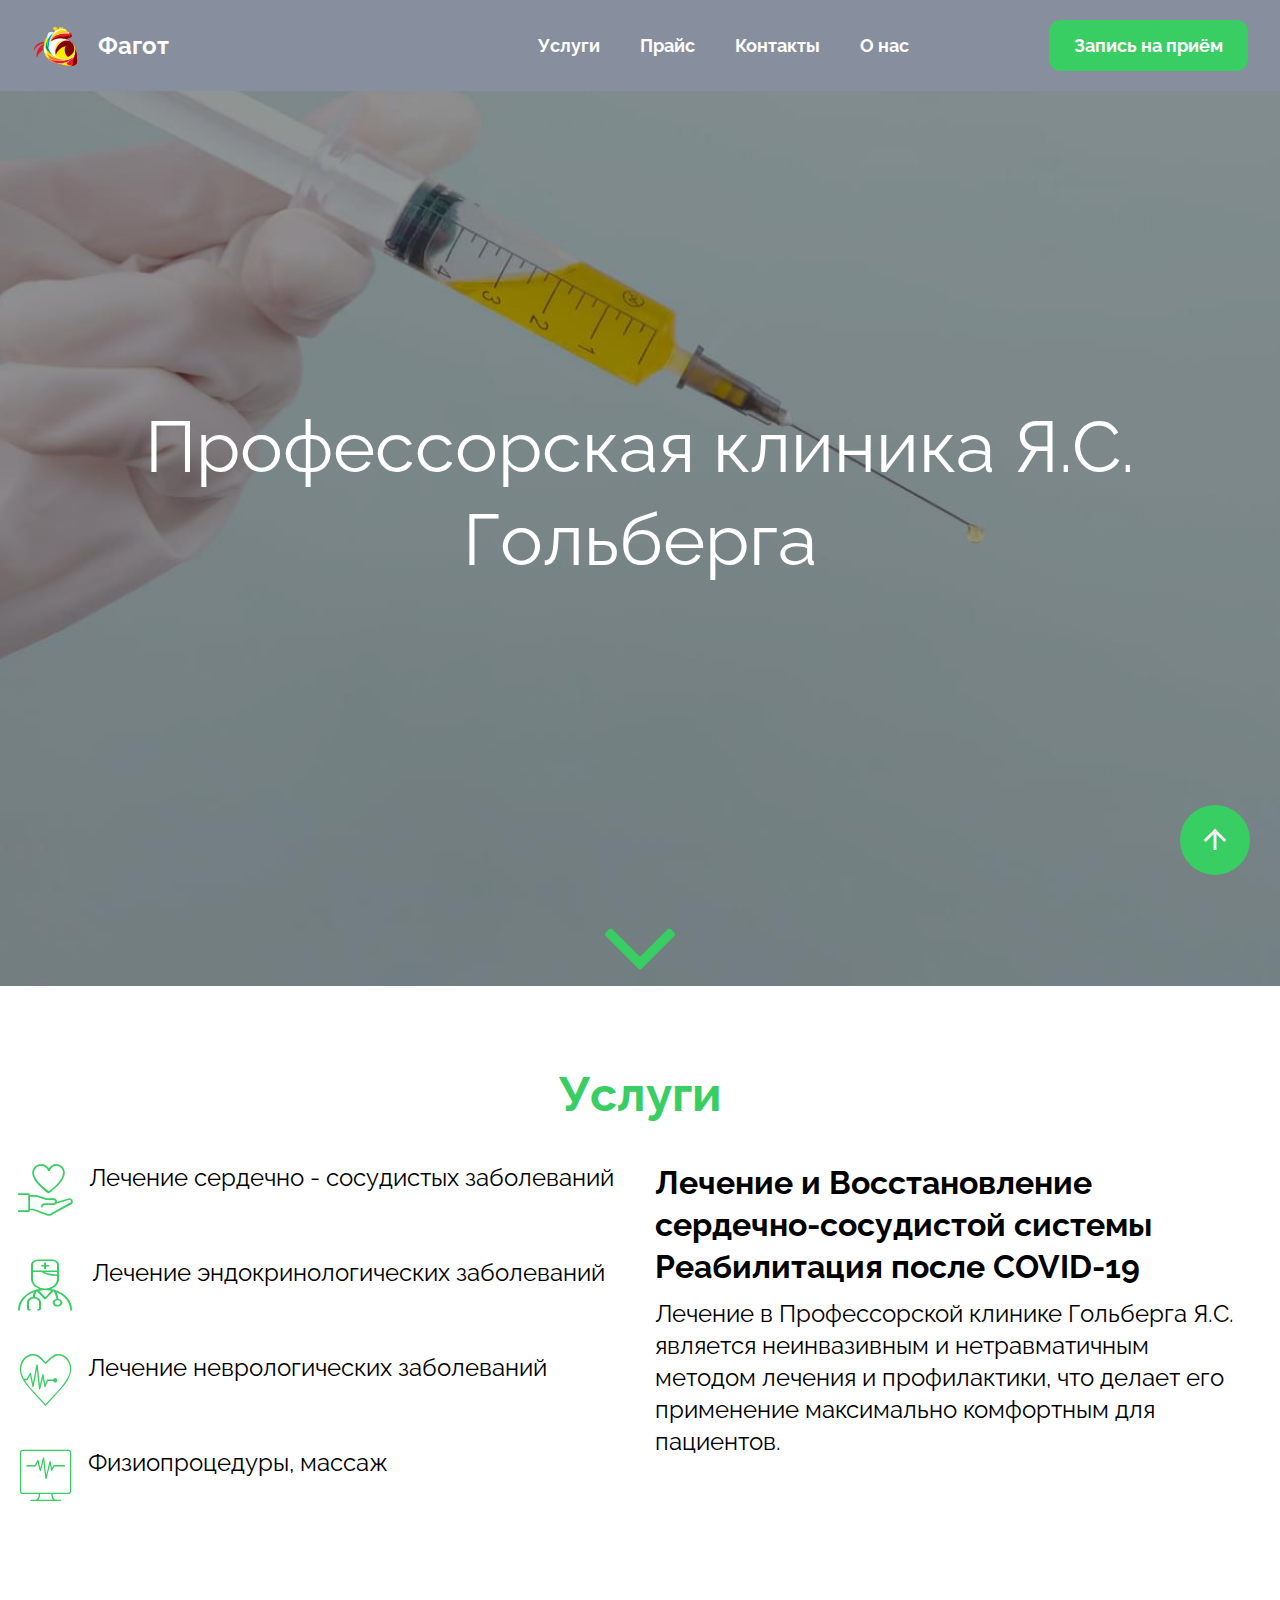
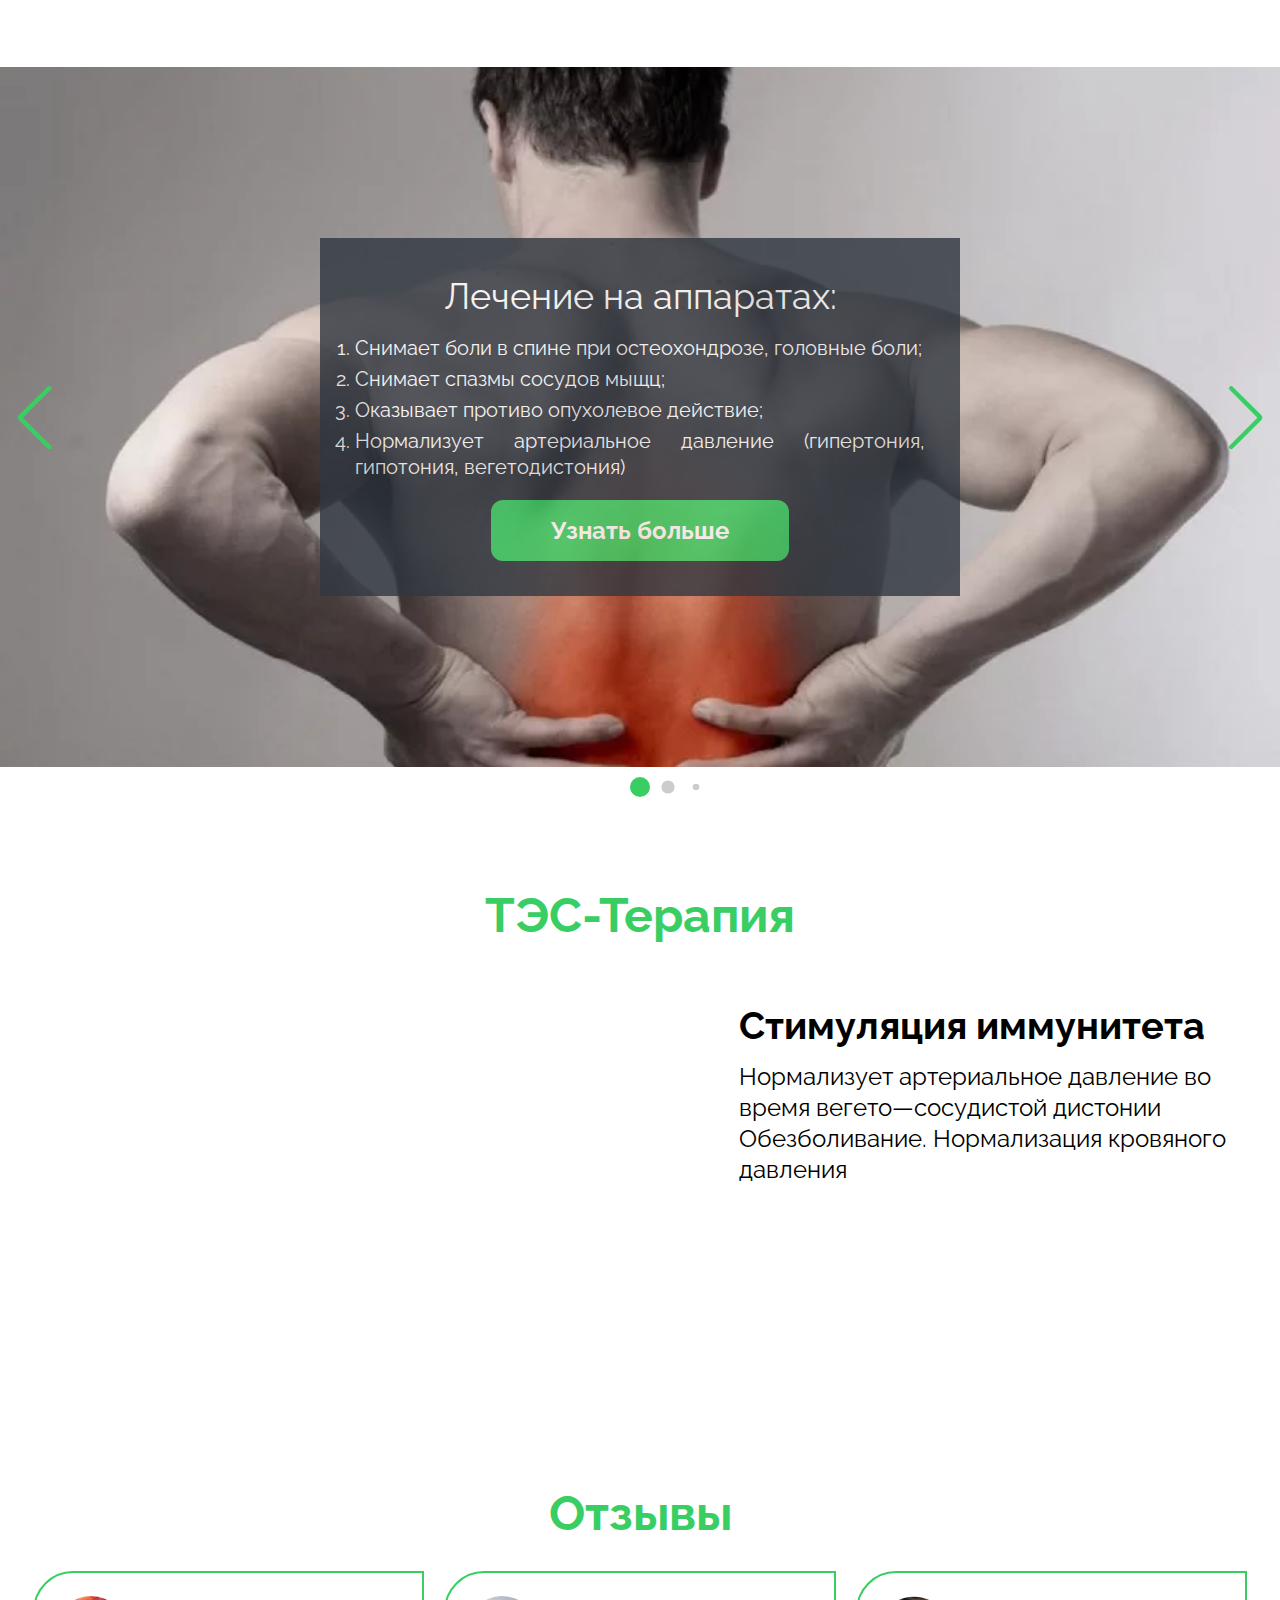
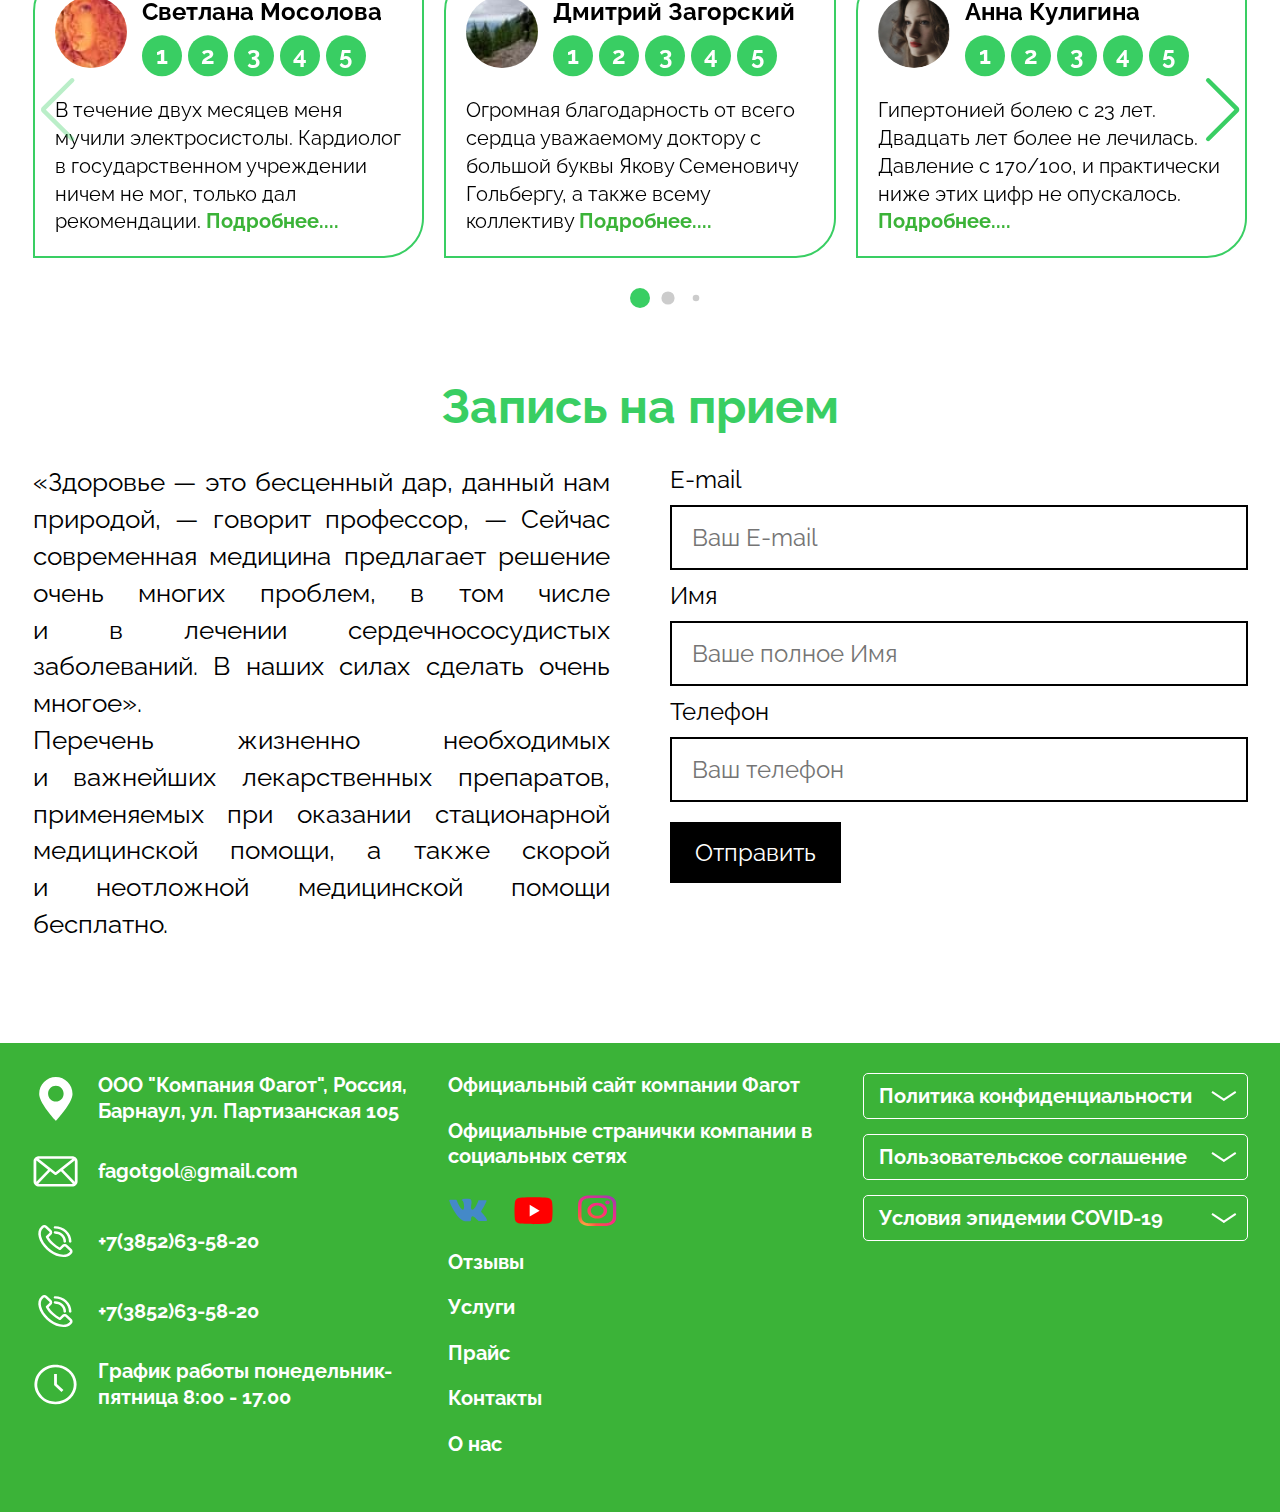
==== commit 6d123c72: "Add files via upload" ====
--- a/index.html
+++ b/index.html
@@ -6,8 +6,8 @@
 	<meta charset="UTF-8">
 	<meta name="format-detection" content="telephone=no">
 	<!-- <style>body{opacity: 0;}</style> -->
-	<link rel="stylesheet" href="css/style.min.css?_v=20220305220602">
-	<link rel="stylesheet" href="css/style.min.css?_v=20220305220602">
+	<link rel="stylesheet" href="css/style.min.css?_v=20220311155256">
+	<link rel="stylesheet" href="css/style.min.css?_v=20220311155256">
 	<link rel="shortcut icon" href="favicon.ico">
 
 	<!-- <meta name="robots" content="noindex, nofollow"> -->
@@ -24,9 +24,9 @@
 				<div class="header__menu menu">
 					<!--  HEADER -->
 					<div class="logo">
-						<a href="/" class="header__logo"><img src="img/Logo.svg" alt="">
-
-							<h3 href="/">Фагот</h3>
+						<a href="https://kenformrey.github.io/Fagot-06.03.2022/" class="header__logo"><img src="img/Logo.svg" alt="">
+
+							<h3 href="https://kenformrey.github.io/Fagot-06.03.2022/">Фагот</h3>
 
 						</a>
 					</div>
@@ -34,31 +34,30 @@
 					<div class="menu__nav menu">
 						<nav class="menu__body">
 							<ul class="menu__list">
+								<li class="menu__item hidden"><a href="https://kenformrey.github.io/Fagot-06.03.2022/" class="menu__link">Главная</a></li>
 								<li class="menu__item"><a href="Services.html" class="menu__link">Услуги </a></li>
 								<li class="menu__item"><a href="Price.html" class="menu__link">Прайс </a></li>
 								<li class="menu__item"><a href="Contacts.html" class="menu__link">Контакты </a></li>
 								<li class="menu__item"><a href="About.html" class="menu__link">О нас </a></li>
 								<li class="social__icons">
 									<div class="social__icon">
-										<a href="#"> <img src="img/Footer/Social/vk.svg" alt=""> </a>
+										<a href="https://vk.com/id380587980"> <img src="img/Footer/Social/vk.svg" alt=""> </a>
 									</div>
 
 									<div class="social__icon">
-										<a href="#"> <img src="img/Footer/Social/Youtube.svg" alt=""> </a>
+										<a href="https://www.youtube.com/channel/UCD90CI_VDaVIHZNmUctW5lA"> <img src="img/Footer/Social/Youtube.svg" alt=""> </a>
 									</div>
 
 									<div class="social__icon">
-										<a href="#"> <img src="img/Footer/Social/Instagram.svg" alt=""></a>
-									</div>
-
-									<div class="social__icon">
-										<a href="#"> <img src="img/Footer/Social/Telegram.svg" alt=""></a>
-									</div>
+										<a href="https://www.instagram.com/professorskaya_klinika/"> <img src="img/Footer/Social/Instagram.svg" alt=""></a>
+									</div>
+
+
 
 								</li>
 							</ul>
 						</nav>
-						<button data-da=".menu__list,767" type="submit" class="button button__header">Запись на приём</button>
+						<button data-da=".menu__list,769" type="submit" class="button button__header">Запись на приём</button>
 
 						<!-- Icon burger -->
 						<button type="button" class="menu__icon icon-menu"><span></span></button>
@@ -78,6 +77,7 @@
 			<div data-fullscreen class="fullscreen fullscreen__one">
 				<div class="fullscreen__body __container">
 					<h1 class="fullscreen__title">Профессорская клиника Я.С. Гольберга</h1>
+
 					<div class="arrow-down">
 
 						<a href="#services">
@@ -169,7 +169,7 @@
 					<!-- Слайд -->
 					<div class="image-slider__slide swiper-slide">
 
-						<div class="image-slider__image">
+						<div class="image-slider__image ">
 							<img src="img/Home/Slider/3.webp" alt="Картинка">
 						</div>
 
@@ -369,15 +369,16 @@
 									<div class="Reviews-slide__header">
 
 										<div class="Reviews-slider__image">
-											<img src="img/Home/avatar girl Rewiews slider.png" alt="Картинка">
+											<img src="img/Home/1.jpg" alt="Картинка">
 										</div>
 
 										<div class="Reviews-slider__title">
-											<h4>Elena Potekhina</h4>
+											<h4>Светлана Мосолова</h4>
 											<div class="wrapper__span"><span class="span"></span><span class="number">1</span></div>
 											<div class="wrapper__span"><span class="span"></span><span class="number">2</span></div>
 											<div class="wrapper__span"><span class="span"></span><span class="number">3</span></div>
 											<div class="wrapper__span"><span class="span"></span><span class="number">4</span></div>
+											<div class="wrapper__span"><span class="span"></span><span class="number">5</span></div>
 
 
 										</div>
@@ -386,16 +387,17 @@
 
 									<div class="Reviews-slide__body text">
 										<p>
-											Лечение в Профессорской клинике Гольберга Я.С. является неинвазивным и нетравматичным методом
-											лечения
-											и
-											профилактики <span class="Green"><a href="https://prodoctorov.ru/barnaul/lpu/24762-fagot/otzivi/#tab-content"> Подробнее....</a>
-											</span></p>
-									</div>
-								</div>
-
-							</div>
-
+											В течение двух месяцев меня мучили электросистолы. Кардиолог в государственном учреждении ничем не
+											мог, только
+											дал рекомендации.
+											<span class="Green"><a href="https://2gis.ru/barnaul/firm/563478234706903/tab/reviews">
+													Подробнее....</a>
+											</span>
+										</p>
+									</div>
+								</div>
+
+							</div>
 							<!-- Слайд -->
 							<div class="Reviews-slider__slide swiper-slide">
 
@@ -403,15 +405,16 @@
 									<div class="Reviews-slide__header">
 
 										<div class="Reviews-slider__image">
-											<img src="img/Home/avatar girl Rewiews slider.png" alt="Картинка">
+											<img src="img/Home/2.jpg" alt="Картинка">
 										</div>
 
 										<div class="Reviews-slider__title">
-											<h4>Elena Potekhina</h4>
+											<h4>Дмитрий Загорский</h4>
 											<div class="wrapper__span"><span class="span"></span><span class="number">1</span></div>
 											<div class="wrapper__span"><span class="span"></span><span class="number">2</span></div>
 											<div class="wrapper__span"><span class="span"></span><span class="number">3</span></div>
 											<div class="wrapper__span"><span class="span"></span><span class="number">4</span></div>
+											<div class="wrapper__span"><span class="span"></span><span class="number">5</span></div>
 
 
 										</div>
@@ -420,10 +423,9 @@
 
 									<div class="Reviews-slide__body text">
 										<p>
-											Лечение в Профессорской клинике Гольберга Я.С. является неинвазивным и нетравматичным методом
-											лечения
-											и
-											профилактики <span class="Green"><a href="https://prodoctorov.ru/barnaul/lpu/24762-fagot/otzivi/#tab-content"> Подробнее....</a>
+											Огромная благодарность от всего сердца уважаемому доктору с большой буквы Якову Семеновичу
+											Гольбергу, а также
+											всему коллективу <span class="Green"><a href="https://2gis.ru/barnaul/firm/563478234706903/tab/reviews"> Подробнее....</a>
 											</span></p>
 									</div>
 								</div>
@@ -441,11 +443,12 @@
 										</div>
 
 										<div class="Reviews-slider__title">
-											<h4>Elena Potekhina</h4>
+											<h4>​Анна Кулигина</h4>
 											<div class="wrapper__span"><span class="span"></span><span class="number">1</span></div>
 											<div class="wrapper__span"><span class="span"></span><span class="number">2</span></div>
 											<div class="wrapper__span"><span class="span"></span><span class="number">3</span></div>
 											<div class="wrapper__span"><span class="span"></span><span class="number">4</span></div>
+											<div class="wrapper__span"><span class="span"></span><span class="number">5</span></div>
 
 
 										</div>
@@ -454,11 +457,13 @@
 
 									<div class="Reviews-slide__body text">
 										<p>
-											Лечение в Профессорской клинике Гольберга Я.С. является неинвазивным и нетравматичным методом
-											лечения
-											и
-											профилактики <span class="Green"><a href="https://prodoctorov.ru/barnaul/lpu/24762-fagot/otzivi/#tab-content"> Подробнее....</a>
-											</span></p>
+											Гипертонией болею с 23 лет. Двадцать лет более не лечилась. Давление с 170/100, и практически ниже
+											этих цифр
+											не опускалось.
+											<span class="Green"><a href="https://2gis.ru/barnaul/firm/563478234706903/tab/reviews">
+													Подробнее....</a>
+											</span>
+										</p>
 									</div>
 								</div>
 
@@ -471,15 +476,16 @@
 									<div class="Reviews-slide__header">
 
 										<div class="Reviews-slider__image">
-											<img src="img/Home/avatar girl Rewiews slider.png" alt="Картинка">
+											<img src="img/Home/3.jpg" alt="Картинка">
 										</div>
 
 										<div class="Reviews-slider__title">
-											<h4>Elena Potekhina</h4>
+											<h4>ra9ygu 711</h4>
 											<div class="wrapper__span"><span class="span"></span><span class="number">1</span></div>
 											<div class="wrapper__span"><span class="span"></span><span class="number">2</span></div>
 											<div class="wrapper__span"><span class="span"></span><span class="number">3</span></div>
 											<div class="wrapper__span"><span class="span"></span><span class="number">4</span></div>
+											<div class="wrapper__span"><span class="span"></span><span class="number">5</span></div>
 
 
 										</div>
@@ -488,17 +494,49 @@
 
 									<div class="Reviews-slide__body text">
 										<p>
-											Лечение в Профессорской клинике Гольберга Я.С. является неинвазивным и нетравматичным методом
-											лечения
-											и
-											профилактики <span class="Green"><a href="https://prodoctorov.ru/barnaul/lpu/24762-fagot/otzivi/#tab-content"> Подробнее....</a>
+											Кайдалов Александр Геннадьевич высококлассный специалист! Записал на прием маму,ей 83! После
+											участковых врачей
+											и 13 назначенных<span class="Green"><a href="https://2gis.ru/barnaul/firm/563478234706903/tab/reviews">
+													Подробнее....</a>
 											</span></p>
 									</div>
 								</div>
 
 							</div>
 
-
+							<!-- Слайд -->
+							<div class="Reviews-slider__slide swiper-slide">
+
+								<div class="Reviews-slide__body">
+									<div class="Reviews-slide__header">
+
+										<div class="Reviews-slider__image">
+											<img src="img/Home/4.jpg" alt="Картинка">
+										</div>
+
+										<div class="Reviews-slider__title">
+											<h4>​Ангелина Фокель</h4>
+											<div class="wrapper__span"><span class="span"></span><span class="number">1</span></div>
+											<div class="wrapper__span"><span class="span"></span><span class="number">2</span></div>
+											<div class="wrapper__span"><span class="span"></span><span class="number">3</span></div>
+											<div class="wrapper__span"><span class="span"></span><span class="number">4</span></div>
+
+
+
+										</div>
+
+									</div>
+
+									<div class="Reviews-slide__body text">
+										<p>
+											Я прошла лечение уже третий раз у Якова Семеновича, так как ни одна больница не помогла мне...
+											Я.С.Гольберг - это,
+											действительно, настоящий<span class="Green"><a href="https://2gis.ru/barnaul/firm/563478234706903/tab/reviews"> Подробнее....</a>
+											</span></p>
+									</div>
+								</div>
+
+							</div>
 
 						</div>
 						<div class="swiper-pagination"></div>
@@ -544,12 +582,12 @@
 
 									<div class="form__line">
 										<label for="inp" class="form__label">Имя</label>
-										<input autocomplete="off" type="text" name="form[]" data-required="email" data-error="Неправильный E-mail" placeholder="Ваше полное Имя" class="input">
+										<input autocomplete="off" type="text" name="form[]" data-required="email" data-error="Неправильное Имя" placeholder="Ваше полное Имя" class="input">
 									</div>
 
 									<div class="form__line">
 										<label for="inp" class="form__label">Телефон</label>
-										<input autocomplete="off" type="text" name="form[]" data-required="email" data-error="Неправильный E-mail" placeholder="Ваш телефон" class="input">
+										<input autocomplete="off" type="text" name="form[]" data-required="email" data-error="Неправильный телефон" placeholder="Ваш телефон" class="input">
 									</div>
 
 									<button type="submit" class="form__button">Отправить</button>
@@ -593,7 +631,7 @@
 								<div class="footer__text">
 									<p>
 
-										<a class="link" href=""> fagotgol@gmail.com </a>
+										<a class="link" href="mailto:fagotgol@gmail.com"> fagotgol@gmail.com </a>
 									</p>
 								</div>
 
@@ -607,8 +645,7 @@
 
 								<div class="footer__text">
 									<p>
-										<a class="link" href=""> +7(3852)63-58-20</a>
-
+										<a class="link" href="tel:+7(3852)63-58-2"> +7(3852)63-58-20</a>
 									</p>
 								</div>
 
@@ -621,7 +658,7 @@
 
 								<div class="footer__text">
 									<p>
-										<a class="link" href=""> +7(3852)63-58-20</a>
+										<a class="link" href="tel:+7(3852)63-58-2"> +7(3852)63-58-20</a>
 
 									</p>
 								</div>
@@ -662,8 +699,7 @@
 
 							<li class="social__icons">
 								<div class="social__icon">
-									<a href="https://vk.com/id380587980
-"> <img src="img/Footer/Social/vk.svg" alt=""> </a>
+									<a href="https://vk.com/id380587980"> <img src="img/Footer/Social/vk.svg" alt=""> </a>
 								</div>
 
 								<div class="social__icon">
@@ -672,10 +708,6 @@
 
 								<div class="social__icon">
 									<a href="https://www.instagram.com/professorskaya_klinika/"> <img src="img/Footer/Social/Instagram.svg" alt=""></a>
-								</div>
-
-								<div class="social__icon">
-									<a href="#"> <img src="img/Footer/Social/Telegram.svg" alt=""></a>
 								</div>
 
 							</li>
@@ -826,30 +858,38 @@
 
 							<div class="spollers__item">
 								<button type="button" data-spoller class="spollers__title"> Условия эпидемии COVID-19 </button>
-								<div class="spollers__body">С учетом внесенных изменений в Указ губернатора Алтайского края от 31.03.2020
-									‹‹Об
-									отдельных мерах по предупреждению завоза и распространения новой короновирусной инфекции COVID-19›› (от
-									06.04.2020 №50) ООО “ Компания Фагот“ , Профессорская клиника Гольберга Я.С. возобновляет работу с
-									30.04.2020г.
-									Профессорская клиника Гольберга Я.С., НЕ ПРИНИМАЕТ при:
-									- Температуре тела выше 37 °С.
-									- Наличии признаков ОРВИ.
-									- При сроке менее 14 дней, после прибытия из-за границы, городов, районов установленных на карантин.
-									- Если менее 14 дней был в контакте с больным COVID-19.
-									Полный текст приказа размещен на официальном сайте Правительства Алтайского края
-									-https://www.altairegion22.ru/upload/iblock/968/44_UG_31.03.2020.pdf
-									Прием ведётся только по предварительной записи,
-									во избежание одномоментного скопления большого количества людей в вестибюле и коридорах клиники. С этой же
-									целью
-									просим вас, по возможности, ограничить количество сопровождающих лиц. На входе всем пациентам проводится
-									термометрия.
-									В клинике предприняты все необходимые меры для профилактики распространения инфекции.
-									Очень просим вас, при наличии возможности, посещать клинику в индивидуальных средствах защиты (лицевой
-									маске) .
-									Мы готовы принять пациентов с заболеваниями и состояниями, при которых отсрочка оказания медицинской
-									помощи на
-									определенное время, может повлечь за собой ухудшение состояния, угрозу жизни, здоровью, включая острые
-									заболевания, обострение хронических заболеваний.</div>
+								<div class="spollers__body">
+									<p>С учетом внесенных изменений в Указ губернатора Алтайского края от 31.03.2020
+										‹‹Об
+										отдельных мерах по предупреждению завоза и распространения новой короновирусной инфекции COVID-19›› (от
+										06.04.2020 №50) ООО “ Компания Фагот“ , Профессорская клиника Гольберга Я.С. возобновляет работу с
+										30.04.2020г.
+									<p> Профессорская клиника Гольберга Я.С., НЕ ПРИНИМАЕТ при:
+										- Температуре тела выше 37 °С.
+										- Наличии признаков ОРВИ.
+										- При сроке менее 14 дней, после прибытия из-за границы, городов, районов установленных на карантин.
+										- Если менее 14 дней был в контакте с больным COVID-19.
+										Полный текст приказа размещен на официальном сайте Правительства Алтайского края
+										-https://www.altairegion22.ru
+										/upload/iblock/968/44_UG_31
+										.03.2020.pdf</p>
+
+									<p> Прием ведётся только по предварительной записи,
+										во избежание одномоментного скопления большого количества людей в вестибюле и коридорах клиники. С
+										этой же
+										целью просим вас, по возможности, ограничить количество сопровождающих лиц. На входе всем пациентам
+										проводится
+										термометрия.</p>
+									<p>В клинике предприняты все необходимые меры для профилактики распространения инфекции.
+										Очень просим вас, при наличии возможности, посещать клинику в индивидуальных средствах защиты (лицевой
+										маске) .
+										Мы готовы принять пациентов с заболеваниями и состояниями, при которых отсрочка оказания медицинской
+										помощи на
+										определенное время, может повлечь за собой ухудшение состояния, угрозу жизни, здоровью, включая острые
+										заболевания, обострение хронических заболеваний.</p>
+
+									</p>
+								</div>
 							</div>
 						</div>
 
@@ -873,7 +913,7 @@
 </div>
  -->
 
-	<script src="js/app.min.js?_v=20220305220602"></script>
+	<script src="js/app.min.js?_v=20220311155256"></script>
 
 
 </body>
--- a/css/style.min.css
+++ b/css/style.min.css
@@ -1 +1 @@
-@charset "UTF-8";@import url(https://fonts.googleapis.com/css?family=Raleway:regular,700,900&display=swap);@font-face{font-family:icons;font-display:swap;src:url(../fonts/icons.woff2) format("woff2"),url(../fonts/icons.woff) format("woff");font-weight:400;font-style:normal}[class*=_icon-]:before{font-family:icons;font-style:normal;font-weight:400;font-variant:normal;text-transform:none;line-height:1;-webkit-font-smoothing:antialiased;-moz-osx-font-smoothing:grayscale}._icon-Monitor:before{content:"\e900";color:#39ce63}._icon-Heart:before{content:"\e901";color:#39ce63}._icon-Squares:before{content:"\e902"}._icon-Doctor:before{content:"\e903";color:#39ce63}._icon-Hand:before{content:"\e904";color:#39ce63}._icon-Clock:before{content:"\e905"}._icon-Car:before{content:"\e906"}._icon-Phone:before{content:"\e907"}._icon-Marker:before{content:"\e908"}._icon-vk .path1:before{content:"\e909";color:#fff}._icon-vk .path2:before{content:"\e90a";margin-left:-1.0322265625em;color:#4489c8}._icon-Instagram:before{content:"\e90b"}._icon-Parking:before{content:"\e937"}._icon-Telegram .path1:before{content:"\e938";color:#000}._icon-Telegram .path2:before{content:"\e939";margin-left:-.884765625em;color:#fff}._icon-E-mail:before{content:"\e93a"}._icon-youtube .path1:before{content:"\e93b";color:red}._icon-youtube .path2:before{content:"\e93c";margin-left:-1em;color:#fff}*{padding:0;margin:0;border:0}*,:after,:before{-webkit-box-sizing:border-box;box-sizing:border-box}body,html{height:100%;min-width:320px}body{color:#000;line-height:1;font-family:Raleway;font-size:1.125rem;-ms-text-size-adjust:100%;-moz-text-size-adjust:100%;-webkit-text-size-adjust:100%;-webkit-font-smoothing:antialiased;-moz-osx-font-smoothing:grayscale}button,input,textarea{font-family:Raleway;font-size:inherit}button{cursor:pointer;color:inherit;background-color:inherit}a{color:inherit}a:link,a:visited{text-decoration:none}a:hover{text-decoration:none}ul li{list-style:none}img{vertical-align:top}h1,h2,h3,h4,h5,h6{font-weight:inherit;font-size:inherit}.lock body{overflow:hidden;-ms-touch-action:none;touch-action:none}.wrapper{min-height:100%;overflow:hidden;display:-webkit-box;display:-ms-flexbox;display:flex;-webkit-box-orient:vertical;-webkit-box-direction:normal;-ms-flex-direction:column;flex-direction:column}.wrapper>main{-webkit-box-flex:1;-ms-flex:1 1 auto;flex:1 1 auto}.wrapper>*{min-width:0}[class*=__container]{max-width:75.9375rem;-webkit-box-sizing:content-box;box-sizing:content-box;margin:0 auto;padding:0 1.25rem}.form__label{display:inline-block;line-height:1.2916666667;margin-bottom:.625rem}.form__button{display:-webkit-inline-box;display:-ms-inline-flexbox;display:inline-flex;padding:15px 25px;background:#000;color:#fff;-webkit-transition:all .2s ease-in-out 0s;-o-transition:all .2s ease-in-out 0s;transition:all .2s ease-in-out 0s;line-height:1.2916666667}.form__button:hover{background:#39ce63;color:#fff}.button{display:-webkit-inline-box;display:-ms-inline-flexbox;display:inline-flex;padding:15px 25px;color:#fff;background:#39ce63;font-weight:700;border-radius:12px;-webkit-transition:all .3s ease 0s;-o-transition:all .3s ease 0s;transition:all .3s ease 0s}.button._fw{width:100%}input[type=email],input[type=tel],input[type=text],textarea{-webkit-appearance:none;-moz-appearance:none;appearance:none}.input{border-radius:0!important;width:100%;display:block;padding:0 20px;height:65px;border:2px solid #000;line-height:1.2916666667}textarea.input{resize:none;padding:0 0}.spollers{display:-ms-grid;display:grid;gap:15px}.spollers__title{width:100%;cursor:default;text-align:left;border:1px solid #fff;padding:.625rem .9375rem;border-radius:.3125rem;position:relative}._spoller-init .spollers__title{cursor:pointer}._spoller-init .spollers__title::after,._spoller-init .spollers__title::before{content:"";position:absolute;right:10px;top:50%;background-color:#fff;height:2px;width:15px;-webkit-transition:-webkit-transform .5s ease 0s;transition:-webkit-transform .5s ease 0s;-o-transition:transform .5s ease 0s;transition:transform .5s ease 0s;transition:transform .5s ease 0s,-webkit-transform .5s ease 0s}._spoller-init .spollers__title::before{-webkit-transform:translate(-75%,-50%) rotate(34deg);-ms-transform:translate(-75%,-50%) rotate(34deg);transform:translate(-75%,-50%) rotate(34deg)}._spoller-init .spollers__title::after{-webkit-transform:translate(0,-50%) rotate(-34deg);-ms-transform:translate(0,-50%) rotate(-34deg);transform:translate(0,-50%) rotate(-34deg)}._spoller-init .spollers__title._spoller-active::before{-webkit-transform:translateX(-75%) rotate(-34deg);-ms-transform:translateX(-75%) rotate(-34deg);transform:translateX(-75%) rotate(-34deg)}._spoller-init .spollers__title._spoller-active::after{-webkit-transform:rotate(34deg);-ms-transform:rotate(34deg);transform:rotate(34deg)}.spollers__body{padding:1.25rem;border-radius:.3125rem;border:1px solid #eee;width:100%}#map{background:url(../img/icons/loading.gif) center/50px no-repeat}[data-showmore-button]{margin-top:15px;color:#fff;background:#39ce63;padding:15px 25px;border-radius:15px;line-height:1.3;font-weight:700}[data-showmore-button]:hover{background:#000}[data-showmore-button] span:last-child{display:none}._showmore-active [data-showmore-button] span{display:none}._showmore-active [data-showmore-button] span:last-child{display:block}[data-fullscreen]{min-height:100vh}.touch [data-fullscreen]{min-height:calc(var(--vh,1vh) * 100)}[data-sticky]{position:relative}[class*=-ibg]{position:relative}[class*=-ibg] img{position:absolute;width:100%;height:100%;top:0;left:0;-o-object-fit:cover;object-fit:cover}[class*=-ibg_contain] img{-o-object-fit:contain;object-fit:contain}.item__video{position:relative;overflow:hidden;height:0;padding-bottom:33.25%;-o-object-fit:cover;object-fit:cover}.item__video embed,.item__video iframe,.item__video object,.item__video video{position:absolute;top:0;left:0;width:100%;height:100%}.title{color:#39ce63;line-height:1.1666666667;font-weight:700;text-align:center}.title__black{font-weight:700;text-align:center;line-height:1.3055555556}.item__icon{font-size:3.4375rem}.header{position:absolute;width:100%;left:0;top:0;z-index:50;min-height:60px;background:#7f838d}.header__container{padding:20px 10px}.header__menu{display:-webkit-box;display:-ms-flexbox;display:flex;-webkit-box-align:center;-ms-flex-align:center;align-items:center}.header__logo{display:-webkit-box;display:-ms-flexbox;display:flex;-webkit-box-align:center;-ms-flex-align:center;align-items:center;font-weight:700;font-size:1.5rem;width:45px;height:40px;line-height:1.2916666667;color:#fff;cursor:default}.header__logo img{margin-right:1.25rem}.header__logo h3,.header__logo img{cursor:pointer}.menu__nav{display:-webkit-box;display:-ms-flexbox;display:flex;-webkit-box-align:center;-ms-flex-align:center;align-items:center;-webkit-box-flex:0;-ms-flex:0 1 auto;flex:0 1 auto}.menu__body{display:-webkit-box;display:-ms-flexbox;display:flex}.menu .social__icons{display:none}.menu .social__icon img{width:50px;height:50px}.menu .social__icon:not(:last-child){margin-right:15px}.menu__link{position:relative;font-weight:700;font-size:1.125rem;line-height:1.2777777778;color:#fff;display:inline-block}.menu__link:after{content:"";position:absolute;bottom:-8px;left:0;right:0;width:100%;height:3px;-webkit-transform:scaleX(0);-ms-transform:scaleX(0);transform:scaleX(0);background-color:#39ce63;-webkit-transition:-webkit-transform .3s;transition:-webkit-transform .3s;-o-transition:transform .3s;transition:transform .3s;transition:transform .3s,-webkit-transform .3s}.menu__link:hover:after{-webkit-transform:scaleX(1);-ms-transform:scaleX(1);transform:scaleX(1)}.logo{-webkit-box-flex:1;-ms-flex:1 1 160px;flex:1 1 160px}.button__header{-webkit-transition:all .4s ease-out;-o-transition:all .4s ease-out;transition:all .4s ease-out}.button__header:hover{background:#000}.icon-menu{display:none}.footer{padding:30px 0;background:#3bb338}.footer__row{display:-webkit-box;display:-ms-flexbox;display:flex;margin:0 -15px;-ms-flex-wrap:wrap;flex-wrap:wrap}.footer .link{cursor:pointer;position:relative}.footer .link:after{content:"";position:absolute;bottom:-8px;left:0;right:0;width:100%;height:3px;-webkit-transform:scaleX(0);-ms-transform:scaleX(0);transform:scaleX(0);background-color:#fff;-webkit-transition:-webkit-transform .3s;transition:-webkit-transform .3s;-o-transition:transform .3s;transition:transform .3s;transition:transform .3s,-webkit-transform .3s}.footer .link:hover:after{-webkit-transform:scaleX(1);-ms-transform:scaleX(1);transform:scaleX(1)}.footer__column{-webkit-box-flex:1;-ms-flex:1 1 33.3%;flex:1 1 33.3%;padding:0 15px;color:#fff;line-height:1.2777777778;font-weight:700}.footer__column:not(:last-child){margin-bottom:25px}.footer__item{display:-webkit-box;display:-ms-flexbox;display:flex;position:relative;-webkit-box-align:center;-ms-flex-align:center;align-items:center}.footer__item:not(:last-child){margin-bottom:25px}.footer .item__img{padding-right:20px}.footer .item__img img{width:45px;height:45px}.footer__social li:not(:last-child){margin-bottom:20px}.footer .social__icons{display:-webkit-box;display:-ms-flexbox;display:flex;-webkit-box-align:center;-ms-flex-align:center;align-items:center}.footer .social__icon{cursor:pointer}.footer .social__icon img{width:40px;height:40px}.footer .social__icon:not(:last-child){margin-right:25px}.spollers__title{font-weight:700}#back-to-top{position:fixed;right:30px;bottom:25px;width:70px;height:70px;border:transparent;border-radius:50%;background:#39ce63;cursor:pointer;z-index:50}#back-to-top::after,#back-to-top:before{content:"";position:absolute;top:50%;left:50%;-webkit-transform:translate(-50%,-50%);-ms-transform:translate(-50%,-50%);transform:translate(-50%,-50%)}#back-to-top:before{width:3px;height:20px;border-top-left-radius:3px;border-top-right-radius:3px;background:#f5f0f6}#back-to-top:after{width:16px;height:16px;-webkit-transform:translate(-50%,-50%) rotate(45deg);-ms-transform:translate(-50%,-50%) rotate(45deg);transform:translate(-50%,-50%) rotate(45deg);border-top:3px solid #f5f0f6;border-left:3px solid #f5f0f6}.isShowBtn{opacity:1;-webkit-transition:.5s ease-in-out;-o-transition:.5s ease-in-out;transition:.5s ease-in-out}.isShowBtn__hide{opacity:0}.fullscreen{display:-webkit-box;display:-ms-flexbox;display:flex;-webkit-box-align:center;-ms-flex-align:center;align-items:center}.fullscreen__one{position:relative}.fullscreen__body{position:relative;max-width:100%;margin:0 auto;text-align:center;z-index:1}.fullscreen__title{font-size:4.5rem;line-height:1.2916666667;color:#fff}.fullscreen__image{position:absolute;width:100%;height:100%;top:0;left:0}.fullscreen__image img{-o-object-position:left;object-position:left}.arrow-down{position:absolute;cursor:pointer;display:-webkit-box;display:-ms-flexbox;display:flex;top:108%;left:50%;-webkit-transform:translate(-50%,-50%);-ms-transform:translate(-50%,-50%);transform:translate(-50%,-50%)}.arrow-down img{padding:10px;width:90px;height:90px}.Services__row{display:-webkit-box;display:-ms-flexbox;display:flex;-ms-flex-wrap:wrap;flex-wrap:wrap}.Services__column{-webkit-box-flex:1;-ms-flex:1 1 100%;flex:1 1 100%;margin-bottom:3.75rem}.Services__item{display:-webkit-box;display:-ms-flexbox;display:flex;-webkit-box-align:center;-ms-flex-align:center;align-items:center}.Services__item:not(:last-child){margin-bottom:2.1875rem}.Services .item__row{display:-webkit-box;display:-ms-flexbox;display:flex;-webkit-box-align:start;-ms-flex-align:start;align-items:flex-start}.Services .item__content{-webkit-box-flex:0;-ms-flex:0 1 auto;flex:0 1 auto}.Services .item__text{line-height:1.3333333333}.Services .item__title{line-height:1.3076923077;font-weight:700;margin-bottom:.625rem}.swiper-slide{-ms-flex-negative:0;flex-shrink:0}.image-slider{position:relative}.image-slider__slide{position:relative;max-height:43.75rem}.image-slider__image{position:absolute;width:100%;height:100%;top:0;left:0;text-align:center}.image-slider__image img{position:absolute;width:100%;height:100%;top:0;left:0;-o-object-fit:cover;object-fit:cover;-o-object-position:center;object-position:center;z-index:0}.image-slider__description{padding:35px;background:#303740;opacity:.8;text-align:center;z-index:1}.image-slider__description .button__slider{line-height:1.2916666667;cursor:pointer}.image-slider__content{color:#fff;margin-bottom:1.25rem}.image-slider__title{line-height:1.3055555556;margin-bottom:.9375rem}.image-slider__text{text-align:justify;line-height:1.3}.image-slider__text li:not(:last-child){margin-bottom:5px}.therapy{position:relative}.therapy__item:not(:last-child){margin-bottom:1.875rem}.item{position:relative}.item__content{-webkit-box-flex:0;-ms-flex:0 1 540px;flex:0 1 540px;text-align:left}.item__content-title{line-height:1.3157894737;font-weight:700;margin-bottom:.625rem}.item__content-text{font-size:1.5rem;font-weight:400;line-height:1.2916666667}.Reviews{position:relative}.Reviews__slider{position:relative;overflow:hidden}.Reviews .swiper-button-next,.Reviews .swiper-button-prev{top:40%}.Reviews .swiper-button-next,.Reviews .swiper-rtl .swiper-button-prev{right:5px}.Reviews .swiper-button-prev,.Reviews .swiper-rtl .swiper-button-next{left:5px}.Reviews-slider{position:relative;display:-webkit-box;display:-ms-flexbox;display:flex;margin:0 auto}.Reviews-slider__slide{position:relative;border:2px solid #39ce63;border-top-left-radius:40px;border-bottom-right-radius:40px}.Reviews-slider__title{line-height:1.55;font-weight:700}.Reviews-slider__title .wrapper__span{display:inline-block;position:relative}.Reviews-slider__title span{display:inline-block;background:#39ce63;color:#fff;text-align:center;border-radius:50%;position:absolute;-webkit-transform:translateY(30%);-ms-transform:translateY(30%);transform:translateY(30%)}.Reviews-slider__title .number{position:relative;top:-.3em;padding:2px 10px;width:40px}.Reviews-slide{display:-webkit-box;display:-ms-flexbox;display:flex;overflow:hidden}.text{-webkit-box-flex:1;-ms-flex:1 1 auto;flex:1 1 auto;line-height:1.3888888889}.text .Green{cursor:pointer;color:#3bb338;font-weight:700;-webkit-transition:all .3s ease 0s;-o-transition:all .3s ease 0s;transition:all .3s ease 0s}.text .Green:hover{color:#000}.form{font-family:Raleway}.form__content{-webkit-box-flex:1;-ms-flex:1 0 auto;flex:1 0 auto}.form__row{margin:0 -1.875rem}.form__column{-webkit-box-flex:1;-ms-flex:1 1 50%;flex:1 1 50%;padding:0 1.875rem}.form__column:not(:last-child){margin-bottom:20px}.form__text{-webkit-box-flex:0;-ms-flex:0 1 500px;flex:0 1 500px;font-family:Raleway;line-height:1.4166666667;text-align:justify}.form__line:not(:last-child){margin-bottom:10px}.form__button{margin-top:.625rem}.category__column{-webkit-box-flex:0;-ms-flex:0 1 50%;flex:0 1 50%}.item__row{display:-webkit-box;display:-ms-flexbox;display:flex;margin:0 -15px}.item__body,.item__image{padding:0 15px}.item__image{-webkit-box-flex:1;-ms-flex:1 1 50%;flex:1 1 50%}.item__image img{max-width:100%}.item__body{-webkit-box-flex:0;-ms-flex:0 1 50%;flex:0 1 50%}.item__title{font-weight:700;line-height:1.3055555556}.item__text{line-height:1.2916666667}.button__service{padding:15px 50px}.cardiopulse__spollers .spollers{gap:15px;display:-ms-grid;display:grid;-ms-grid-columns:1fr 1fr;grid-template-columns:1fr 1fr}.cardiopulse__spollers .spollers__item{-webkit-box-flex:1;-ms-flex:1 1 50%;flex:1 1 50%}.cardiopulse__spollers .spollers__title{-webkit-transition:all .3s ease 0s;-o-transition:all .3s ease 0s;transition:all .3s ease 0s;border:2px solid #000;line-height:1.2916666667}.cardiopulse__spollers .spollers__title::after,.cardiopulse__spollers .spollers__title::before{content:"";background-color:#000}.cardiopulse__spollers .spollers__title:active,.cardiopulse__spollers .spollers__title:hover{color:#39ce63}._spoller-init .cardiopulse__spollers .spollers__title{cursor:pointer}._spoller-init .cardiopulse__spollers .spollers__title._spoller-active{color:#39ce63}._spoller-init .cardiopulse__spollers .spollers__title._spoller-active::after,._spoller-init .cardiopulse__spollers .spollers__title._spoller-active::before{background:#39ce63}.cardiopulse__spollers .spollers__body._services{border:1px solid #000;border-top:0;padding:20px 30px;line-height:1.5}.cardiopulse__spollers .spollers__body._services p:before{content:"";display:inline-block;width:15px;height:15px;background:#39ce63;border-radius:50%;margin-right:15px}.cardiopulse__spollers .spollers__body._services li{padding-left:10px}.cardiopulse__spollers .spollers__body._services li:not(:last-child){margin-bottom:5px}.cardiopulse .spollers__image{padding-top:10px}.cardiopulse .spollers__image img{max-width:100%;width:100%;height:100%}.cardiopulse__text{line-height:1.4;text-align:justify}.cardiopulse .info__row{display:-webkit-box;display:-ms-flexbox;display:flex;-webkit-box-align:start;-ms-flex-align:start;align-items:flex-start;margin:0 -15px}.cardiopulse .info__column{padding:0 15px}.cardiopulse .info__text{-webkit-box-flex:0;-ms-flex:0 1 75%;flex:0 1 75%;line-height:1.4}.warning__row{display:-webkit-box;display:-ms-flexbox;display:flex;-ms-flex-wrap:wrap;flex-wrap:wrap}.warning__column{-webkit-box-flex:1;-ms-flex:1 1 50%;flex:1 1 50%}.warning__column:not(:last-child){margin-bottom:15px}.warning__image{text-align:center}.warning__image img{max-width:100%;max-height:470px}.warning__body{background:#ceeccd;background-image:url("data:image/svg+xml,%3csvg width=%27100%25%27 height=%27100%25%27 xmlns=%27http://www.w3.org/2000/svg%27%3e%3crect width=%27100%25%27 height=%27100%25%27 fill=%27none%27 stroke=%27%23333%27 stroke-width=%275%27 stroke-dasharray=%2729%27 stroke-dashoffset=%270%27 stroke-linecap=%27square%27/%3e%3c/svg%3e")}.warning__title{font-weight:700;line-height:1.2916666667;text-align:center}.warning__text{line-height:1.3333333333}.contacts{padding:135px 0 25px}.contacts .info__row{display:-webkit-box;display:-ms-flexbox;display:flex;-webkit-box-align:start;-ms-flex-align:start;align-items:flex-start;-ms-flex-wrap:wrap;flex-wrap:wrap;margin:0 -10px}.contacts .info__column{position:relative;padding:0 10px;-webkit-box-flex:1;-ms-flex:1 1 33.3%;flex:1 1 33.3%;margin-bottom:30px}.contacts .info__item{position:relative;display:-webkit-box;display:-ms-flexbox;display:flex;-webkit-box-align:start;-ms-flex-align:start;align-items:start}.contacts .info__icon{color:#39ce63}.contacts .info__text{line-height:1.3;font-weight:700}.gallery-block{display:-ms-grid;display:grid;-ms-grid-columns:1fr 1fr 1fr;grid-template-columns:1fr 1fr 1fr;gap:15px}.gallery-block__item img{max-width:100%}.map .map-responsive{overflow:hidden;padding-bottom:56.25%;position:relative;height:0}.map .map-responsive iframe{left:0;top:0;height:100%;width:100%;position:absolute}.price__body{text-align:center;margin:0 auto}.price__row{display:-ms-flexbox;display:flex;margin:-10px -19.5px;-ms-flex-wrap:wrap;flex-wrap:wrap;display:-webkit-box}.price__column{display:-webkit-box;display:-ms-flexbox;display:flex;padding:15px 19.5px;-webkit-box-flex:0;-ms-flex:0 1 33.333%;flex:0 1 33.333%}.price__item{padding:25px 10px;background:#d3d3cd23;border:2px solid #39ce63;border-radius:12px;display:-webkit-box;display:-ms-flexbox;display:flex;-webkit-box-orient:vertical;-webkit-box-direction:normal;-ms-flex-direction:column;flex-direction:column}.price__service{-webkit-box-flex:1;-ms-flex:1 1 auto;flex:1 1 auto;padding-bottom:15px;line-height:1.125}.price__doctor{padding:0 7px;margin:0 auto;font-weight:700;line-height:1.3055555556;background:#c0e6bf;border-radius:12px}.price__number{margin-bottom:10px;line-height:1.2916666667}.button__price{display:block;background:#3ed368;line-height:1.28125}.doctor__row{display:-webkit-box;display:-ms-flexbox;display:flex;margin:-5px -15px;-ms-flex-wrap:wrap;flex-wrap:wrap;padding:5px 0}.doctor__row.card{-webkit-box-shadow:0 8px 29px rgba(0,0,0,.2);box-shadow:0 8px 29px rgba(0,0,0,.2)}.doctor__column{padding:5px 15px}.doctor__column.development,.doctor__column.info{-webkit-box-flex:1;-ms-flex:1 1 50%;flex:1 1 50%}.doctor__image img{width:100%;height:100%}.doctor__info-title{font-weight:700;line-height:1.28125;padding-bottom:7px}.doctor__info-title::after{content:"";width:285px;display:block;height:3px;background:#39ce63}.doctor .education__row{-webkit-box-flex:1;-ms-flex:1 1 50%;flex:1 1 50%}.doctor__info-subtitle{font-weight:700;line-height:1.4}.doctor__info-subtitle li:not(:last-child){margin-bottom:15px}.doctor__info-subtitle .data{content:"";display:block;background:#cdf2d8;height:30px;width:120px;border-radius:8px}.doctor__info-subtitle .data h4{text-align:center}.doctor__info-subtitle .education{color:#39ce63}.image__title{font-weight:700;line-height:1.2916666667}.image__subtitle{font-weight:700;line-height:1.2857142857}.image__subtitle:not(:last-child){margin-bottom:10px}.button__doctor{line-height:1.2916666667}.about{position:relative}.about__employers{overflow:hidden;position:relative;margin:0 auto}.about .swiper-button-next,.about .swiper-button-prev{top:40%}.about .swiper-button-next,.about .swiper-rtl .swiper-button-prev{right:5px}.about .swiper-button-prev,.about .swiper-rtl .swiper-button-next{left:5px}.clinic__row{display:-webkit-box;display:-ms-flexbox;display:flex;margin:-10px -16px;-ms-flex-wrap:wrap;flex-wrap:wrap}.clinic__column{padding:10px 16px;-webkit-box-flex:1;-ms-flex:1 1 50%;flex:1 1 50%}.clinic__item.image{text-align:center}.clinic__title{padding:13px 25px 13px 13px;font-weight:700;line-height:1.2916666667;background-image:url("data:image/svg+xml,%3csvg width=%27100%25%27 height=%27100%25%27 xmlns=%27http://www.w3.org/2000/svg%27%3e%3crect width=%27100%25%27 height=%27100%25%27 fill=%27none%27 stroke=%27black%27 stroke-width=%275%27 stroke-dasharray=%2719%27 stroke-dashoffset=%270%27 stroke-linecap=%27square%27/%3e%3c/svg%3e")}.clinic__title.subtitle-image{text-align:center}.clinic__text{line-height:1.4;text-indent:35px}.clinic__image img{max-width:100%}.about-slider{display:-webkit-box;display:-ms-flexbox;display:flex;position:relative;padding-bottom:30px}.about-slider__body{text-align:center}.about-slider__image{margin-bottom:15px}.about-slider__image img{border:3px solid #39ce63;border-radius:50%;width:235px;height:235px}.about-slider__text,.about-slider__title{margin:0 auto;font-weight:700;line-height:1.2916666667}.about-slider__text{margin-bottom:15px}.button__slider{padding:15px 50px}@font-face{font-family:swiper-icons;src:url("data:application/font-woff;charset=utf-8;base64, [base64]//wADZ2x5ZgAAAywAAADMAAAD2MHtryVoZWFkAAABbAAAADAAAAA2E2+eoWhoZWEAAAGcAAAAHwAAACQC9gDzaG10eAAAAigAAAAZAAAArgJkABFsb2NhAAAC0AAAAFoAAABaFQAUGG1heHAAAAG8AAAAHwAAACAAcABAbmFtZQAAA/gAAAE5AAACXvFdBwlwb3N0AAAFNAAAAGIAAACE5s74hXjaY2BkYGAAYpf5Hu/j+W2+MnAzMYDAzaX6QjD6/4//Bxj5GA8AuRwMYGkAPywL13jaY2BkYGA88P8Agx4j+/8fQDYfA1AEBWgDAIB2BOoAeNpjYGRgYNBh4GdgYgABEMnIABJzYNADCQAACWgAsQB42mNgYfzCOIGBlYGB0YcxjYGBwR1Kf2WQZGhhYGBiYGVmgAFGBiQQkOaawtDAoMBQxXjg/wEGPcYDDA4wNUA2CCgwsAAAO4EL6gAAeNpj2M0gyAACqxgGNWBkZ2D4/wMA+xkDdgAAAHjaY2BgYGaAYBkGRgYQiAHyGMF8FgYHIM3DwMHABGQrMOgyWDLEM1T9/w8UBfEMgLzE////P/5//f/V/xv+r4eaAAeMbAxwIUYmIMHEgKYAYjUcsDAwsLKxc3BycfPw8jEQA/[base64]/uznmfPFBNODM2K7MTQ45YEAZqGP81AmGGcF3iPqOop0r1SPTaTbVkfUe4HXj97wYE+yNwWYxwWu4v1ugWHgo3S1XdZEVqWM7ET0cfnLGxWfkgR42o2PvWrDMBSFj/IHLaF0zKjRgdiVMwScNRAoWUoH78Y2icB/yIY09An6AH2Bdu/UB+yxopYshQiEvnvu0dURgDt8QeC8PDw7Fpji3fEA4z/PEJ6YOB5hKh4dj3EvXhxPqH/SKUY3rJ7srZ4FZnh1PMAtPhwP6fl2PMJMPDgeQ4rY8YT6Gzao0eAEA409DuggmTnFnOcSCiEiLMgxCiTI6Cq5DZUd3Qmp10vO0LaLTd2cjN4fOumlc7lUYbSQcZFkutRG7g6JKZKy0RmdLY680CDnEJ+UMkpFFe1RN7nxdVpXrC4aTtnaurOnYercZg2YVmLN/d/gczfEimrE/fs/bOuq29Zmn8tloORaXgZgGa78yO9/cnXm2BpaGvq25Dv9S4E9+5SIc9PqupJKhYFSSl47+Qcr1mYNAAAAeNptw0cKwkAAAMDZJA8Q7OUJvkLsPfZ6zFVERPy8qHh2YER+3i/BP83vIBLLySsoKimrqKqpa2hp6+jq6RsYGhmbmJqZSy0sraxtbO3sHRydnEMU4uR6yx7JJXveP7WrDycAAAAAAAH//wACeNpjYGRgYOABYhkgZgJCZgZNBkYGLQZtIJsFLMYAAAw3ALgAeNolizEKgDAQBCchRbC2sFER0YD6qVQiBCv/H9ezGI6Z5XBAw8CBK/m5iQQVauVbXLnOrMZv2oLdKFa8Pjuru2hJzGabmOSLzNMzvutpB3N42mNgZGBg4GKQYzBhYMxJLMlj4GBgAYow/P/PAJJhLM6sSoWKfWCAAwDAjgbRAAB42mNgYGBkAIIbCZo5IPrmUn0hGA0AO8EFTQAA");font-weight:400;font-style:normal}:root{--swiper-theme-color:#39ce63}.swiper{margin-left:auto;margin-right:auto;position:relative;overflow:hidden;list-style:none;padding:0;z-index:1}.swiper-vertical>.swiper-wrapper{-webkit-box-orient:vertical;-webkit-box-direction:normal;-ms-flex-direction:column;flex-direction:column}.swiper-wrapper{position:relative;width:100%;height:100%;z-index:1;display:-webkit-box;display:-ms-flexbox;display:flex;-webkit-transition-property:-webkit-transform;transition-property:-webkit-transform;-o-transition-property:transform;transition-property:transform;transition-property:transform,-webkit-transform;-webkit-box-sizing:content-box;box-sizing:content-box}.swiper-android .swiper-slide,.swiper-wrapper{-webkit-transform:translate3d(0,0,0);transform:translate3d(0,0,0)}.swiper-pointer-events{-ms-touch-action:pan-y;touch-action:pan-y}.swiper-pointer-events.swiper-vertical{-ms-touch-action:pan-x;touch-action:pan-x}.swiper-slide{width:100%;height:100%;position:relative;-webkit-transition-property:-webkit-transform;transition-property:-webkit-transform;-o-transition-property:transform;transition-property:transform;transition-property:transform,-webkit-transform}.swiper-slide-invisible-blank{visibility:hidden}.swiper-autoheight,.swiper-autoheight .swiper-slide{height:auto}.swiper-autoheight .swiper-wrapper{-webkit-box-align:start;-ms-flex-align:start;align-items:flex-start;-webkit-transition-property:height,-webkit-transform;transition-property:height,-webkit-transform;-o-transition-property:transform,height;transition-property:transform,height;transition-property:transform,height,-webkit-transform}.swiper-3d,.swiper-3d.swiper-css-mode .swiper-wrapper{-webkit-perspective:1200px;perspective:1200px}.swiper-3d .swiper-cube-shadow,.swiper-3d .swiper-slide,.swiper-3d .swiper-slide-shadow,.swiper-3d .swiper-slide-shadow-bottom,.swiper-3d .swiper-slide-shadow-left,.swiper-3d .swiper-slide-shadow-right,.swiper-3d .swiper-slide-shadow-top,.swiper-3d .swiper-wrapper{-webkit-transform-style:preserve-3d;transform-style:preserve-3d}.swiper-3d .swiper-slide-shadow,.swiper-3d .swiper-slide-shadow-bottom,.swiper-3d .swiper-slide-shadow-left,.swiper-3d .swiper-slide-shadow-right,.swiper-3d .swiper-slide-shadow-top{position:absolute;left:0;top:0;width:100%;height:100%;pointer-events:none;z-index:10}.swiper-3d .swiper-slide-shadow{background:rgba(0,0,0,.15)}.swiper-3d .swiper-slide-shadow-left{background-image:-webkit-gradient(linear,right top,left top,from(rgba(0,0,0,.5)),to(rgba(0,0,0,0)));background-image:-o-linear-gradient(right,rgba(0,0,0,.5),rgba(0,0,0,0));background-image:linear-gradient(to left,rgba(0,0,0,.5),rgba(0,0,0,0))}.swiper-3d .swiper-slide-shadow-right{background-image:-webkit-gradient(linear,left top,right top,from(rgba(0,0,0,.5)),to(rgba(0,0,0,0)));background-image:-o-linear-gradient(left,rgba(0,0,0,.5),rgba(0,0,0,0));background-image:linear-gradient(to right,rgba(0,0,0,.5),rgba(0,0,0,0))}.swiper-3d .swiper-slide-shadow-top{background-image:-webkit-gradient(linear,left bottom,left top,from(rgba(0,0,0,.5)),to(rgba(0,0,0,0)));background-image:-o-linear-gradient(bottom,rgba(0,0,0,.5),rgba(0,0,0,0));background-image:linear-gradient(to top,rgba(0,0,0,.5),rgba(0,0,0,0))}.swiper-3d .swiper-slide-shadow-bottom{background-image:-webkit-gradient(linear,left top,left bottom,from(rgba(0,0,0,.5)),to(rgba(0,0,0,0)));background-image:-o-linear-gradient(top,rgba(0,0,0,.5),rgba(0,0,0,0));background-image:linear-gradient(to bottom,rgba(0,0,0,.5),rgba(0,0,0,0))}.swiper-css-mode>.swiper-wrapper{overflow:auto;scrollbar-width:none;-ms-overflow-style:none}.swiper-css-mode>.swiper-wrapper::-webkit-scrollbar{display:none}.swiper-css-mode>.swiper-wrapper>.swiper-slide{scroll-snap-align:start start}.swiper-horizontal.swiper-css-mode>.swiper-wrapper{-ms-scroll-snap-type:x mandatory;scroll-snap-type:x mandatory}.swiper-vertical.swiper-css-mode>.swiper-wrapper{-ms-scroll-snap-type:y mandatory;scroll-snap-type:y mandatory}.swiper-centered>.swiper-wrapper::before{content:"";-ms-flex-negative:0;flex-shrink:0;-webkit-box-ordinal-group:10000;-ms-flex-order:9999;order:9999}.swiper-centered.swiper-horizontal>.swiper-wrapper>.swiper-slide:first-child{-webkit-margin-start:var(--swiper-centered-offset-before);margin-inline-start:var(--swiper-centered-offset-before)}.swiper-centered.swiper-horizontal>.swiper-wrapper::before{height:100%;min-height:1px;width:var(--swiper-centered-offset-after)}.swiper-centered.swiper-vertical>.swiper-wrapper>.swiper-slide:first-child{-webkit-margin-before:var(--swiper-centered-offset-before);margin-block-start:var(--swiper-centered-offset-before)}.swiper-centered.swiper-vertical>.swiper-wrapper::before{width:100%;min-width:1px;height:var(--swiper-centered-offset-after)}.swiper-centered>.swiper-wrapper>.swiper-slide{scroll-snap-align:center center}.swiper-virtual.swiper-css-mode .swiper-wrapper::after{content:"";position:absolute;left:0;top:0;pointer-events:none}.swiper-virtual.swiper-css-mode.swiper-horizontal .swiper-wrapper::after{height:1px;width:var(--swiper-virtual-size)}.swiper-virtual.swiper-css-mode.swiper-vertical .swiper-wrapper::after{width:1px;height:var(--swiper-virtual-size)}:root{--swiper-navigation-size:44px}.swiper-button-next,.swiper-button-prev{position:absolute;top:50%;width:calc(var(--swiper-navigation-size)/ 44 * 27);height:var(--swiper-navigation-size);margin-top:calc(0px - var(--swiper-navigation-size)/ 2);z-index:10;cursor:pointer;display:-webkit-box;display:-ms-flexbox;display:flex;-webkit-box-align:center;-ms-flex-align:center;align-items:center;-webkit-box-pack:center;-ms-flex-pack:center;justify-content:center;color:var(--swiper-navigation-color,var(--swiper-theme-color))}.swiper-button-next.swiper-button-disabled,.swiper-button-prev.swiper-button-disabled{opacity:.35;cursor:auto;pointer-events:none}.swiper-button-next:after,.swiper-button-prev:after{font-family:swiper-icons;font-size:var(--swiper-navigation-size);text-transform:none!important;letter-spacing:0;text-transform:none;font-variant:initial;line-height:1}.swiper-button-prev,.swiper-rtl .swiper-button-next{left:10px;right:auto}.swiper-button-prev:after,.swiper-rtl .swiper-button-next:after{content:"prev"}.swiper-button-next,.swiper-rtl .swiper-button-prev{right:10px;left:auto}.swiper-button-next:after,.swiper-rtl .swiper-button-prev:after{content:"next"}.swiper-button-lock{display:none}.swiper-pagination{position:absolute;text-align:center;-webkit-transition:.3s opacity;-o-transition:.3s opacity;transition:.3s opacity;-webkit-transform:translate3d(0,0,0);transform:translate3d(0,0,0);z-index:10}.swiper-pagination.swiper-pagination-hidden{opacity:0}.swiper-horizontal>.swiper-pagination-bullets,.swiper-pagination-bullets.swiper-pagination-horizontal,.swiper-pagination-custom,.swiper-pagination-fraction{bottom:10px;left:0;width:100%}.swiper-pagination-bullets-dynamic{overflow:hidden;font-size:0}.swiper-pagination-bullets-dynamic .swiper-pagination-bullet{-webkit-transform:scale(.33);-ms-transform:scale(.33);transform:scale(.33);position:relative}.swiper-pagination-bullets-dynamic .swiper-pagination-bullet-active{-webkit-transform:scale(1);-ms-transform:scale(1);transform:scale(1)}.swiper-pagination-bullets-dynamic .swiper-pagination-bullet-active-main{-webkit-transform:scale(1);-ms-transform:scale(1);transform:scale(1)}.swiper-pagination-bullets-dynamic .swiper-pagination-bullet-active-prev{-webkit-transform:scale(.66);-ms-transform:scale(.66);transform:scale(.66)}.swiper-pagination-bullets-dynamic .swiper-pagination-bullet-active-prev-prev{-webkit-transform:scale(.33);-ms-transform:scale(.33);transform:scale(.33)}.swiper-pagination-bullets-dynamic .swiper-pagination-bullet-active-next{-webkit-transform:scale(.66);-ms-transform:scale(.66);transform:scale(.66)}.swiper-pagination-bullets-dynamic .swiper-pagination-bullet-active-next-next{-webkit-transform:scale(.33);-ms-transform:scale(.33);transform:scale(.33)}.swiper-pagination-bullet{width:var(--swiper-pagination-bullet-width,var(--swiper-pagination-bullet-size,8px));height:var(--swiper-pagination-bullet-height,var(--swiper-pagination-bullet-size,8px));display:inline-block;border-radius:50%;background:var(--swiper-pagination-bullet-inactive-color,#000);opacity:var(--swiper-pagination-bullet-inactive-opacity,.2)}button.swiper-pagination-bullet{border:none;margin:0;padding:0;-webkit-box-shadow:none;box-shadow:none;-webkit-appearance:none;-moz-appearance:none;appearance:none}.swiper-pagination-clickable .swiper-pagination-bullet{cursor:pointer}.swiper-pagination-bullet:only-child{display:none!important}.swiper-pagination-bullet-active{opacity:var(--swiper-pagination-bullet-opacity,1);background:var(--swiper-pagination-color,var(--swiper-theme-color))}.swiper-pagination-vertical.swiper-pagination-bullets,.swiper-vertical>.swiper-pagination-bullets{right:10px;top:50%;-webkit-transform:translate3d(0,-50%,0);transform:translate3d(0,-50%,0)}.swiper-pagination-vertical.swiper-pagination-bullets .swiper-pagination-bullet,.swiper-vertical>.swiper-pagination-bullets .swiper-pagination-bullet{margin:var(--swiper-pagination-bullet-vertical-gap,6px) 0;display:block}.swiper-pagination-vertical.swiper-pagination-bullets.swiper-pagination-bullets-dynamic,.swiper-vertical>.swiper-pagination-bullets.swiper-pagination-bullets-dynamic{top:50%;-webkit-transform:translateY(-50%);-ms-transform:translateY(-50%);transform:translateY(-50%);width:8px}.swiper-pagination-vertical.swiper-pagination-bullets.swiper-pagination-bullets-dynamic .swiper-pagination-bullet,.swiper-vertical>.swiper-pagination-bullets.swiper-pagination-bullets-dynamic .swiper-pagination-bullet{display:inline-block;-webkit-transition:.2s top,.2s -webkit-transform;transition:.2s top,.2s -webkit-transform;-o-transition:.2s transform,.2s top;transition:.2s transform,.2s top;transition:.2s transform,.2s top,.2s -webkit-transform}.swiper-horizontal>.swiper-pagination-bullets .swiper-pagination-bullet,.swiper-pagination-horizontal.swiper-pagination-bullets .swiper-pagination-bullet{margin:0 var(--swiper-pagination-bullet-horizontal-gap,4px)}.swiper-horizontal>.swiper-pagination-bullets.swiper-pagination-bullets-dynamic,.swiper-pagination-horizontal.swiper-pagination-bullets.swiper-pagination-bullets-dynamic{left:50%;-webkit-transform:translateX(-50%);-ms-transform:translateX(-50%);transform:translateX(-50%);white-space:nowrap}.swiper-horizontal>.swiper-pagination-bullets.swiper-pagination-bullets-dynamic .swiper-pagination-bullet,.swiper-pagination-horizontal.swiper-pagination-bullets.swiper-pagination-bullets-dynamic .swiper-pagination-bullet{-webkit-transition:.2s left,.2s -webkit-transform;transition:.2s left,.2s -webkit-transform;-o-transition:.2s transform,.2s left;transition:.2s transform,.2s left;transition:.2s transform,.2s left,.2s -webkit-transform}.swiper-horizontal.swiper-rtl>.swiper-pagination-bullets-dynamic .swiper-pagination-bullet{-webkit-transition:.2s right,.2s -webkit-transform;transition:.2s right,.2s -webkit-transform;-o-transition:.2s transform,.2s right;transition:.2s transform,.2s right;transition:.2s transform,.2s right,.2s -webkit-transform}.swiper-pagination-progressbar{background:rgba(0,0,0,.25);position:absolute}.swiper-pagination-progressbar .swiper-pagination-progressbar-fill{background:var(--swiper-pagination-color,var(--swiper-theme-color));position:absolute;left:0;top:0;width:100%;height:100%;-webkit-transform:scale(0);-ms-transform:scale(0);transform:scale(0);-webkit-transform-origin:left top;-ms-transform-origin:left top;transform-origin:left top}.swiper-rtl .swiper-pagination-progressbar .swiper-pagination-progressbar-fill{-webkit-transform-origin:right top;-ms-transform-origin:right top;transform-origin:right top}.swiper-horizontal>.swiper-pagination-progressbar,.swiper-pagination-progressbar.swiper-pagination-horizontal,.swiper-pagination-progressbar.swiper-pagination-vertical.swiper-pagination-progressbar-opposite,.swiper-vertical>.swiper-pagination-progressbar.swiper-pagination-progressbar-opposite{width:100%;height:4px;left:0;top:0}.swiper-horizontal>.swiper-pagination-progressbar.swiper-pagination-progressbar-opposite,.swiper-pagination-progressbar.swiper-pagination-horizontal.swiper-pagination-progressbar-opposite,.swiper-pagination-progressbar.swiper-pagination-vertical,.swiper-vertical>.swiper-pagination-progressbar{width:4px;height:100%;left:0;top:0}.swiper-pagination-lock{display:none}.swiper-scrollbar{border-radius:10px;position:relative;-ms-touch-action:none;background:rgba(0,0,0,.1)}.swiper-horizontal>.swiper-scrollbar{position:absolute;left:1%;bottom:3px;z-index:50;height:5px;width:98%}.swiper-vertical>.swiper-scrollbar{position:absolute;right:3px;top:1%;z-index:50;width:5px;height:98%}.swiper-scrollbar-drag{height:100%;width:100%;position:relative;background:rgba(0,0,0,.5);border-radius:10px;left:0;top:0}.swiper-scrollbar-cursor-drag{cursor:move}.swiper-scrollbar-lock{display:none}.swiper-zoom-container{width:100%;height:100%;display:-webkit-box;display:-ms-flexbox;display:flex;-webkit-box-pack:center;-ms-flex-pack:center;justify-content:center;-webkit-box-align:center;-ms-flex-align:center;align-items:center;text-align:center}.swiper-zoom-container>canvas,.swiper-zoom-container>img,.swiper-zoom-container>svg{max-width:100%;max-height:100%;-o-object-fit:contain;object-fit:contain}.swiper-slide-zoomed{cursor:move}.swiper-lazy-preloader{width:42px;height:42px;position:absolute;left:50%;top:50%;margin-left:-21px;margin-top:-21px;z-index:10;-webkit-transform-origin:50%;-ms-transform-origin:50%;transform-origin:50%;-webkit-animation:swiper-preloader-spin 1s infinite linear;animation:swiper-preloader-spin 1s infinite linear;-webkit-box-sizing:border-box;box-sizing:border-box;border:4px solid var(--swiper-preloader-color,var(--swiper-theme-color));border-radius:50%;border-top-color:transparent}.swiper-lazy-preloader-white{--swiper-preloader-color:#fff}.swiper-lazy-preloader-black{--swiper-preloader-color:#000}@-webkit-keyframes swiper-preloader-spin{100%{-webkit-transform:rotate(360deg);transform:rotate(360deg)}}@keyframes swiper-preloader-spin{100%{-webkit-transform:rotate(360deg);transform:rotate(360deg)}}.swiper .swiper-notification{position:absolute;left:0;top:0;pointer-events:none;opacity:0;z-index:-1000}.swiper-free-mode>.swiper-wrapper{-webkit-transition-timing-function:ease-out;-o-transition-timing-function:ease-out;transition-timing-function:ease-out;margin:0 auto}.swiper-grid>.swiper-wrapper{-ms-flex-wrap:wrap;flex-wrap:wrap}.swiper-grid-column>.swiper-wrapper{-ms-flex-wrap:wrap;flex-wrap:wrap;-webkit-box-orient:vertical;-webkit-box-direction:normal;-ms-flex-direction:column;flex-direction:column}.swiper-fade.swiper-free-mode .swiper-slide{-webkit-transition-timing-function:ease-out;-o-transition-timing-function:ease-out;transition-timing-function:ease-out}.swiper-fade .swiper-slide{pointer-events:none;-webkit-transition-property:opacity;-o-transition-property:opacity;transition-property:opacity}.swiper-fade .swiper-slide .swiper-slide{pointer-events:none}.swiper-fade .swiper-slide-active,.swiper-fade .swiper-slide-active .swiper-slide-active{pointer-events:auto}.swiper-cube{overflow:visible}.swiper-cube .swiper-slide{pointer-events:none;-webkit-backface-visibility:hidden;backface-visibility:hidden;z-index:1;visibility:hidden;-webkit-transform-origin:0 0;-ms-transform-origin:0 0;transform-origin:0 0;width:100%;height:100%}.swiper-cube .swiper-slide .swiper-slide{pointer-events:none}.swiper-cube.swiper-rtl .swiper-slide{-webkit-transform-origin:100% 0;-ms-transform-origin:100% 0;transform-origin:100% 0}.swiper-cube .swiper-slide-active,.swiper-cube .swiper-slide-active .swiper-slide-active{pointer-events:auto}.swiper-cube .swiper-slide-active,.swiper-cube .swiper-slide-next,.swiper-cube .swiper-slide-next+.swiper-slide,.swiper-cube .swiper-slide-prev{pointer-events:auto;visibility:visible}.swiper-cube .swiper-slide-shadow-bottom,.swiper-cube .swiper-slide-shadow-left,.swiper-cube .swiper-slide-shadow-right,.swiper-cube .swiper-slide-shadow-top{z-index:0;-webkit-backface-visibility:hidden;backface-visibility:hidden}.swiper-cube .swiper-cube-shadow{position:absolute;left:0;bottom:0;width:100%;height:100%;opacity:.6;z-index:0}.swiper-cube .swiper-cube-shadow:before{content:"";background:#000;position:absolute;left:0;top:0;bottom:0;right:0;-webkit-filter:blur(50px);filter:blur(50px)}.swiper-flip{overflow:visible}.swiper-flip .swiper-slide{pointer-events:none;-webkit-backface-visibility:hidden;backface-visibility:hidden;z-index:1}.swiper-flip .swiper-slide .swiper-slide{pointer-events:none}.swiper-flip .swiper-slide-active,.swiper-flip .swiper-slide-active .swiper-slide-active{pointer-events:auto}.swiper-flip .swiper-slide-shadow-bottom,.swiper-flip .swiper-slide-shadow-left,.swiper-flip .swiper-slide-shadow-right,.swiper-flip .swiper-slide-shadow-top{z-index:0;-webkit-backface-visibility:hidden;backface-visibility:hidden}.swiper-creative .swiper-slide{-webkit-backface-visibility:hidden;backface-visibility:hidden;overflow:hidden;-webkit-transition-property:opacity,height,-webkit-transform;transition-property:opacity,height,-webkit-transform;-o-transition-property:transform,opacity,height;transition-property:transform,opacity,height;transition-property:transform,opacity,height,-webkit-transform}.swiper-cards{overflow:visible}.swiper-cards .swiper-slide{-webkit-transform-origin:center bottom;-ms-transform-origin:center bottom;transform-origin:center bottom;-webkit-backface-visibility:hidden;backface-visibility:hidden;overflow:hidden}.swiper{overflow:hidden}:root{--swiper-navigation-size:65px;--swiper-theme-color:#39ce63}.swiper-button-next,.swiper-button-prev{position:absolute;top:50%;width:calc(var(--swiper-navigation-size)/ 44 * 27);height:var(--swiper-navigation-size);margin-top:calc(0px - var(--swiper-navigation-size)/ 2);z-index:10;cursor:pointer;display:-webkit-box;display:-ms-flexbox;display:flex;-webkit-box-align:center;-ms-flex-align:center;align-items:center;-webkit-box-pack:center;-ms-flex-pack:center;justify-content:center;color:var(--swiper-theme-color)}.swiper-button-prev,.swiper-rtl .swiper-button-next{left:15px;right:auto}.swiper-button-prev:after,.swiper-rtl .swiper-button-next:after{content:"prev"}.swiper-button-next,.swiper-rtl .swiper-button-prev{right:15px;left:auto}.swiper-button-next:after,.swiper-rtl .swiper-button-prev:after{content:"next"}.swiper-pagination{position:absolute;text-align:center;-webkit-transition:.3s opacity;-o-transition:.3s opacity;transition:.3s opacity;-webkit-transform:translate3d(0,0,0);transform:translate3d(0,0,0)}.swiper-pagination-bullet{width:20px;height:20px;display:inline-block;border-radius:50%;background:var(--swiper-pagination-bullet-inactive-color,#000);opacity:var(--swiper-pagination-bullet-inactive-opacity,.2)}.swiper-pagination-bullet-active{opacity:var(--swiper-pagination-bullet-opacity,1);background:var(--swiper-pagination-color,var(--swiper-theme-color))}@font-face{font-family:lg;src:url([data-uri]) format("woff2"),url([data-uri]) format("woff");font-weight:400;font-style:normal;font-display:block}.lg-icon{font-family:lg!important;speak:never;font-style:normal;font-weight:400;font-variant:normal;text-transform:none;line-height:1;-webkit-font-smoothing:antialiased;-moz-osx-font-smoothing:grayscale}.lg-container{font-family:system-ui,-apple-system,"Segoe UI",Roboto,"Helvetica Neue",Arial,"Noto Sans","Liberation Sans",sans-serif,"Apple Color Emoji","Segoe UI Emoji","Segoe UI Symbol","Noto Color Emoji"}.lg-next,.lg-prev{background-color:rgba(0,0,0,.45);border-radius:2px;color:#999;cursor:pointer;display:block;font-size:72px;margin-top:-10px;padding:8px 10px 9px;position:absolute;top:50%;z-index:1080;outline:0;border:none}.lg-next.disabled,.lg-prev.disabled{opacity:0!important;cursor:default}.lg-next:hover:not(.disabled),.lg-prev:hover:not(.disabled){color:#fff}.lg-single-item .lg-next,.lg-single-item .lg-prev{display:none}.lg-next{right:20px}.lg-next:before{content:"\e095"}.lg-prev{left:20px}.lg-prev:after{content:"\e094"}@-webkit-keyframes lg-right-end{0%{left:0}50%{left:-30px}100%{left:0}}@keyframes lg-right-end{0%{left:0}50%{left:-30px}100%{left:0}}@-webkit-keyframes lg-left-end{0%{left:0}50%{left:30px}100%{left:0}}@keyframes lg-left-end{0%{left:0}50%{left:30px}100%{left:0}}.lg-outer.lg-right-end .lg-object{-webkit-animation:lg-right-end .3s;animation:lg-right-end .3s;position:relative}.lg-outer.lg-left-end .lg-object{-webkit-animation:lg-left-end .3s;animation:lg-left-end .3s;position:relative}.lg-toolbar{z-index:1082;left:0;position:absolute;top:0;width:100%}.lg-media-overlap .lg-toolbar{background-image:-webkit-gradient(linear,left bottom,left top,from(rgba(0,0,0,0)),to(rgba(0,0,0,.4)));background-image:-o-linear-gradient(bottom,rgba(0,0,0,0),rgba(0,0,0,.4));background-image:linear-gradient(0deg,rgba(0,0,0,0),rgba(0,0,0,.4))}.lg-toolbar .lg-icon{color:#999;cursor:pointer;float:right;font-size:24px;height:47px;line-height:27px;padding:10px 0;text-align:center;width:50px;text-decoration:none!important;outline:medium none;will-change:color;-webkit-transition:color .2s linear;-o-transition:color .2s linear;transition:color .2s linear;background:0 0;border:none;-webkit-box-shadow:none;box-shadow:none}.lg-toolbar .lg-icon.lg-icon-18{font-size:18px}.lg-toolbar .lg-icon:hover{color:#fff}.lg-toolbar .lg-close:after{content:"\e070"}.lg-toolbar .lg-maximize{font-size:22px}.lg-toolbar .lg-maximize:after{content:"\e90a"}.lg-toolbar .lg-download:after{content:"\e0f2"}.lg-sub-html{color:#eee;font-size:16px;padding:10px 40px;text-align:center;z-index:1080;opacity:0;-webkit-transition:opacity .2s ease-out 0s;-o-transition:opacity .2s ease-out 0s;transition:opacity .2s ease-out 0s}.lg-sub-html h4{margin:0;font-size:13px;font-weight:700}.lg-sub-html p{font-size:12px;margin:5px 0 0}.lg-sub-html a{color:inherit}.lg-sub-html a:hover{text-decoration:underline}.lg-media-overlap .lg-sub-html{background-image:-webkit-gradient(linear,left top,left bottom,from(rgba(0,0,0,0)),to(rgba(0,0,0,.6)));background-image:-o-linear-gradient(top,rgba(0,0,0,0),rgba(0,0,0,.6));background-image:linear-gradient(180deg,rgba(0,0,0,0),rgba(0,0,0,.6))}.lg-item .lg-sub-html{position:absolute;bottom:0;right:0;left:0}.lg-error-msg{font-size:14px;color:#999}.lg-counter{color:#999;display:inline-block;font-size:16px;padding-left:20px;padding-top:12px;height:47px;vertical-align:middle}.lg-closing .lg-next,.lg-closing .lg-prev,.lg-closing .lg-sub-html,.lg-closing .lg-toolbar{opacity:0;-webkit-transition:-webkit-transform .08 cubic-bezier(0,0,.25,1) 0s,opacity .08 cubic-bezier(0,0,.25,1) 0s,color .08 linear;-o-transition:-o-transform .08 cubic-bezier(0,0,.25,1) 0s,opacity .08 cubic-bezier(0,0,.25,1) 0s,color .08 linear;-webkit-transition:opacity .08 cubic-bezier(0,0,.25,1) 0s,color .08 linear,-webkit-transform .08 cubic-bezier(0,0,.25,1) 0s;transition:opacity .08 cubic-bezier(0,0,.25,1) 0s,color .08 linear,-webkit-transform .08 cubic-bezier(0,0,.25,1) 0s;-o-transition:transform .08 cubic-bezier(0,0,.25,1) 0s,opacity .08 cubic-bezier(0,0,.25,1) 0s,color .08 linear;transition:transform .08 cubic-bezier(0,0,.25,1) 0s,opacity .08 cubic-bezier(0,0,.25,1) 0s,color .08 linear;transition:transform .08 cubic-bezier(0,0,.25,1) 0s,opacity .08 cubic-bezier(0,0,.25,1) 0s,color .08 linear,-webkit-transform .08 cubic-bezier(0,0,.25,1) 0s}body:not(.lg-from-hash) .lg-outer.lg-start-zoom .lg-item:not(.lg-zoomable) .lg-img-wrap,body:not(.lg-from-hash) .lg-outer.lg-start-zoom .lg-item:not(.lg-zoomable) .lg-video-cont{opacity:0;-ms-transform:scale3d(.5,.5,.5);-webkit-transform:scale3d(.5,.5,.5);transform:scale3d(.5,.5,.5);will-change:transform,opacity;-webkit-transition:-webkit-transform 250ms cubic-bezier(0,0,.25,1) 0s,opacity 250ms cubic-bezier(0,0,.25,1)!important;-o-transition:-o-transform 250ms cubic-bezier(0,0,.25,1) 0s,opacity 250ms cubic-bezier(0,0,.25,1)!important;-webkit-transition:opacity 250ms cubic-bezier(0,0,.25,1),-webkit-transform 250ms cubic-bezier(0,0,.25,1) 0s!important;transition:opacity 250ms cubic-bezier(0,0,.25,1),-webkit-transform 250ms cubic-bezier(0,0,.25,1) 0s!important;-o-transition:transform 250ms cubic-bezier(0,0,.25,1) 0s,opacity 250ms cubic-bezier(0,0,.25,1)!important;transition:transform 250ms cubic-bezier(0,0,.25,1) 0s,opacity 250ms cubic-bezier(0,0,.25,1)!important;transition:transform 250ms cubic-bezier(0,0,.25,1) 0s,opacity 250ms cubic-bezier(0,0,.25,1),-webkit-transform 250ms cubic-bezier(0,0,.25,1) 0s!important}body:not(.lg-from-hash) .lg-outer.lg-start-zoom .lg-item:not(.lg-zoomable).lg-complete .lg-img-wrap,body:not(.lg-from-hash) .lg-outer.lg-start-zoom .lg-item:not(.lg-zoomable).lg-complete .lg-video-cont{opacity:1;-ms-transform:scale3d(1,1,1);-webkit-transform:scale3d(1,1,1);transform:scale3d(1,1,1)}.lg-group:after{content:"";display:table;clear:both}.lg-container{display:none;outline:0}.lg-container.lg-show{display:block}.lg-on{scroll-behavior:unset}.lg-hide-sub-html .lg-sub-html,.lg-next,.lg-pager-outer,.lg-prev,.lg-toolbar{opacity:0;will-change:transform,opacity;-webkit-transition:-webkit-transform .25s cubic-bezier(0,0,.25,1) 0s,opacity .25s cubic-bezier(0,0,.25,1) 0s;-o-transition:-o-transform .25s cubic-bezier(0,0,.25,1) 0s,opacity .25s cubic-bezier(0,0,.25,1) 0s;-webkit-transition:opacity .25s cubic-bezier(0,0,.25,1) 0s,-webkit-transform .25s cubic-bezier(0,0,.25,1) 0s;transition:opacity .25s cubic-bezier(0,0,.25,1) 0s,-webkit-transform .25s cubic-bezier(0,0,.25,1) 0s;-o-transition:transform .25s cubic-bezier(0,0,.25,1) 0s,opacity .25s cubic-bezier(0,0,.25,1) 0s;transition:transform .25s cubic-bezier(0,0,.25,1) 0s,opacity .25s cubic-bezier(0,0,.25,1) 0s;transition:transform .25s cubic-bezier(0,0,.25,1) 0s,opacity .25s cubic-bezier(0,0,.25,1) 0s,-webkit-transform .25s cubic-bezier(0,0,.25,1) 0s}.lg-show-in .lg-next,.lg-show-in .lg-pager-outer,.lg-show-in .lg-prev,.lg-show-in .lg-toolbar{opacity:1}.lg-show-in.lg-hide-sub-html .lg-sub-html{opacity:1}.lg-show-in .lg-hide-items .lg-prev{opacity:0;-webkit-transform:translate3d(-10px,0,0);transform:translate3d(-10px,0,0)}.lg-show-in .lg-hide-items .lg-next{opacity:0;-webkit-transform:translate3d(10px,0,0);transform:translate3d(10px,0,0)}.lg-show-in .lg-hide-items .lg-toolbar{opacity:0;-webkit-transform:translate3d(0,-10px,0);transform:translate3d(0,-10px,0)}.lg-show-in .lg-hide-items.lg-hide-sub-html .lg-sub-html{opacity:0;-webkit-transform:translate3d(0,20px,0);transform:translate3d(0,20px,0)}.lg-outer{width:100%;height:100%;position:fixed;top:0;left:0;z-index:1050;text-align:left;opacity:.001;outline:0;will-change:auto;overflow:hidden;-webkit-transition:opacity .15s ease 0s;-o-transition:opacity .15s ease 0s;transition:opacity .15s ease 0s}.lg-outer *{-webkit-box-sizing:border-box;box-sizing:border-box}.lg-outer.lg-zoom-from-image{opacity:1}.lg-outer.lg-visible{opacity:1}.lg-outer.lg-css3 .lg-item:not(.lg-start-end-progress).lg-current,.lg-outer.lg-css3 .lg-item:not(.lg-start-end-progress).lg-next-slide,.lg-outer.lg-css3 .lg-item:not(.lg-start-end-progress).lg-prev-slide{-webkit-transition-duration:inherit!important;-o-transition-duration:inherit!important;transition-duration:inherit!important;-webkit-transition-timing-function:inherit!important;-o-transition-timing-function:inherit!important;transition-timing-function:inherit!important}.lg-outer.lg-css3.lg-dragging .lg-item.lg-current,.lg-outer.lg-css3.lg-dragging .lg-item.lg-next-slide,.lg-outer.lg-css3.lg-dragging .lg-item.lg-prev-slide{-webkit-transition-duration:0s!important;-o-transition-duration:0s!important;transition-duration:0s!important;opacity:1}.lg-outer.lg-grab img.lg-object{cursor:-webkit-grab;cursor:-o-grab;cursor:-ms-grab;cursor:grab}.lg-outer.lg-grabbing img.lg-object{cursor:move;cursor:-webkit-grabbing;cursor:-o-grabbing;cursor:-ms-grabbing;cursor:grabbing}.lg-outer .lg-content{position:absolute;top:0;left:0;right:0;bottom:0}.lg-outer .lg-inner{width:100%;position:absolute;left:0;top:0;bottom:0;-webkit-transition:opacity 0s;-o-transition:opacity 0s;transition:opacity 0s;white-space:nowrap}.lg-outer .lg-item{will-change:transform,opacity;display:none!important}.lg-outer .lg-item:not(.lg-start-end-progress){background:url([data-uri]) no-repeat scroll center center transparent}.lg-outer.lg-css3 .lg-current,.lg-outer.lg-css3 .lg-next-slide,.lg-outer.lg-css3 .lg-prev-slide{display:inline-block!important}.lg-outer.lg-css .lg-current{display:inline-block!important}.lg-outer .lg-img-wrap,.lg-outer .lg-item{display:inline-block;text-align:center;position:absolute;width:100%;height:100%}.lg-outer .lg-img-wrap:before,.lg-outer .lg-item:before{content:"";display:inline-block;height:100%;vertical-align:middle}.lg-outer .lg-img-wrap{position:absolute;left:0;right:0;top:0;bottom:0;white-space:nowrap;font-size:0}.lg-outer .lg-item.lg-complete{background-image:none}.lg-outer .lg-item.lg-current{z-index:1060}.lg-outer .lg-object{display:inline-block;vertical-align:middle;max-width:100%;max-height:100%;width:auto;height:auto;position:relative}.lg-outer .lg-empty-html .lg-sub-html,.lg-outer .lg-empty-html.lg-sub-html{display:none}.lg-outer.lg-hide-download .lg-download{opacity:.75;pointer-events:none}.lg-outer .lg-first-slide .lg-dummy-img{position:absolute;top:50%;left:50%}.lg-outer.lg-components-open:not(.lg-zoomed) .lg-components{-webkit-transform:translate3d(0,0,0);transform:translate3d(0,0,0);opacity:1}.lg-outer.lg-components-open:not(.lg-zoomed) .lg-sub-html{opacity:1;-webkit-transition:opacity .2s ease-out .15s;-o-transition:opacity .2s ease-out .15s;transition:opacity .2s ease-out .15s}.lg-backdrop{position:fixed;top:0;left:0;right:0;bottom:0;z-index:1040;background-color:#000;opacity:0;will-change:auto;-webkit-transition:opacity 333ms ease-in 0s;-o-transition:opacity 333ms ease-in 0s;transition:opacity 333ms ease-in 0s}.lg-backdrop.in{opacity:1}.lg-css3.lg-no-trans .lg-current,.lg-css3.lg-no-trans .lg-next-slide,.lg-css3.lg-no-trans .lg-prev-slide{-webkit-transition:none 0s ease 0s!important;-o-transition:none 0s ease 0s!important;transition:none 0s ease 0s!important}.lg-css3.lg-use-css3 .lg-item{-webkit-backface-visibility:hidden;backface-visibility:hidden}.lg-css3.lg-fade .lg-item{opacity:0}.lg-css3.lg-fade .lg-item.lg-current{opacity:1}.lg-css3.lg-fade .lg-item.lg-current,.lg-css3.lg-fade .lg-item.lg-next-slide,.lg-css3.lg-fade .lg-item.lg-prev-slide{-webkit-transition:opacity .1s ease 0s;-o-transition:opacity .1s ease 0s;transition:opacity .1s ease 0s}.lg-css3.lg-use-css3 .lg-item.lg-start-progress{-webkit-transition:-webkit-transform 1s cubic-bezier(.175,.885,.32,1.275) 0s;-o-transition:-o-transform 1s cubic-bezier(.175,.885,.32,1.275) 0s;transition:-webkit-transform 1s cubic-bezier(.175,.885,.32,1.275) 0s;-o-transition:transform 1s cubic-bezier(.175,.885,.32,1.275) 0s;transition:transform 1s cubic-bezier(.175,.885,.32,1.275) 0s;transition:transform 1s cubic-bezier(.175,.885,.32,1.275) 0s,-webkit-transform 1s cubic-bezier(.175,.885,.32,1.275) 0s}.lg-css3.lg-use-css3 .lg-item.lg-start-end-progress{-webkit-transition:-webkit-transform 1s cubic-bezier(0,0,.25,1) 0s;-o-transition:-o-transform 1s cubic-bezier(0,0,.25,1) 0s;transition:-webkit-transform 1s cubic-bezier(0,0,.25,1) 0s;-o-transition:transform 1s cubic-bezier(0,0,.25,1) 0s;transition:transform 1s cubic-bezier(0,0,.25,1) 0s;transition:transform 1s cubic-bezier(0,0,.25,1) 0s,-webkit-transform 1s cubic-bezier(0,0,.25,1) 0s}.lg-css3.lg-slide.lg-use-css3 .lg-item{opacity:0}.lg-css3.lg-slide.lg-use-css3 .lg-item.lg-prev-slide{-webkit-transform:translate3d(-100%,0,0);transform:translate3d(-100%,0,0)}.lg-css3.lg-slide.lg-use-css3 .lg-item.lg-next-slide{-webkit-transform:translate3d(100%,0,0);transform:translate3d(100%,0,0)}.lg-css3.lg-slide.lg-use-css3 .lg-item.lg-current{-webkit-transform:translate3d(0,0,0);transform:translate3d(0,0,0);opacity:1}.lg-css3.lg-slide.lg-use-css3 .lg-item.lg-current,.lg-css3.lg-slide.lg-use-css3 .lg-item.lg-next-slide,.lg-css3.lg-slide.lg-use-css3 .lg-item.lg-prev-slide{-webkit-transition:-webkit-transform 1s cubic-bezier(0,0,.25,1) 0s,opacity .1s ease 0s;-o-transition:-o-transform 1s cubic-bezier(0,0,.25,1) 0s,opacity .1s ease 0s;-webkit-transition:opacity .1s ease 0s,-webkit-transform 1s cubic-bezier(0,0,.25,1) 0s;transition:opacity .1s ease 0s,-webkit-transform 1s cubic-bezier(0,0,.25,1) 0s;-o-transition:transform 1s cubic-bezier(0,0,.25,1) 0s,opacity .1s ease 0s;transition:transform 1s cubic-bezier(0,0,.25,1) 0s,opacity .1s ease 0s;transition:transform 1s cubic-bezier(0,0,.25,1) 0s,opacity .1s ease 0s,-webkit-transform 1s cubic-bezier(0,0,.25,1) 0s}.lg-container{display:none}.lg-container.lg-show{display:block}.lg-container.lg-dragging-vertical .lg-backdrop{-webkit-transition-duration:0s!important;-o-transition-duration:0s!important;transition-duration:0s!important}.lg-container.lg-dragging-vertical .lg-css3 .lg-item.lg-current{-webkit-transition-duration:0s!important;-o-transition-duration:0s!important;transition-duration:0s!important;opacity:1}.lg-inline .lg-backdrop,.lg-inline .lg-outer{position:absolute}.lg-inline .lg-backdrop{z-index:1}.lg-inline .lg-outer{z-index:2}.lg-inline .lg-maximize:after{content:"\e909"}.lg-components{-webkit-transform:translate3d(0,100%,0);transform:translate3d(0,100%,0);will-change:transform;-webkit-transition:-webkit-transform .35s ease-out 0s;-o-transition:-o-transform .35s ease-out 0s;transition:-webkit-transform .35s ease-out 0s;-o-transition:transform .35s ease-out 0s;transition:transform .35s ease-out 0s;transition:transform .35s ease-out 0s,-webkit-transform .35s ease-out 0s;z-index:1080;position:absolute;bottom:0;right:0;left:0}.lg-outer .lg-thumb-outer{background-color:#0d0a0a;width:100%;max-height:350px;overflow:hidden;float:left}.lg-outer .lg-thumb-outer.lg-grab .lg-thumb-item{cursor:-webkit-grab;cursor:-o-grab;cursor:-ms-grab;cursor:grab}.lg-outer .lg-thumb-outer.lg-grabbing .lg-thumb-item{cursor:move;cursor:-webkit-grabbing;cursor:-o-grabbing;cursor:-ms-grabbing;cursor:grabbing}.lg-outer .lg-thumb-outer.lg-dragging .lg-thumb{-webkit-transition-duration:0s!important;-o-transition-duration:0s!important;transition-duration:0s!important}.lg-outer .lg-thumb-outer.lg-rebuilding-thumbnails .lg-thumb{-webkit-transition-duration:0s!important;-o-transition-duration:0s!important;transition-duration:0s!important}.lg-outer .lg-thumb-outer.lg-thumb-align-middle{text-align:center}.lg-outer .lg-thumb-outer.lg-thumb-align-left{text-align:left}.lg-outer .lg-thumb-outer.lg-thumb-align-right{text-align:right}.lg-outer.lg-single-item .lg-thumb-outer{display:none}.lg-outer .lg-thumb{padding:5px 0;height:100%;margin-bottom:-5px;display:inline-block;vertical-align:middle}.lg-outer .lg-thumb-item{cursor:pointer;float:left;overflow:hidden;height:100%;border-radius:2px;margin-bottom:5px;will-change:border-color}.lg-outer .lg-thumb-item.active,.lg-outer .lg-thumb-item:hover{border-color:#a90707}.lg-outer .lg-thumb-item img{width:100%;height:100%;-o-object-fit:cover;object-fit:cover;display:block}.lg-outer.lg-can-toggle .lg-item{padding-bottom:0}.lg-outer .lg-toggle-thumb:after{content:"\e1ff"}.lg-outer.lg-animate-thumb .lg-thumb{-webkit-transition-timing-function:cubic-bezier(.215,.61,.355,1);-o-transition-timing-function:cubic-bezier(.215,.61,.355,1);transition-timing-function:cubic-bezier(.215,.61,.355,1)}.lg-outer.lg-css3.lg-zoom-dragging .lg-item.lg-complete.lg-zoomable .lg-image,.lg-outer.lg-css3.lg-zoom-dragging .lg-item.lg-complete.lg-zoomable .lg-img-wrap{-webkit-transition-duration:0s!important;-o-transition-duration:0s!important;transition-duration:0s!important}.lg-outer.lg-use-transition-for-zoom .lg-item.lg-complete.lg-zoomable .lg-img-wrap{will-change:transform;-webkit-transition:-webkit-transform .5s cubic-bezier(.12,.415,.01,1.19) 0s;-o-transition:-o-transform .5s cubic-bezier(.12,.415,.01,1.19) 0s;transition:-webkit-transform .5s cubic-bezier(.12,.415,.01,1.19) 0s;-o-transition:transform .5s cubic-bezier(.12,.415,.01,1.19) 0s;transition:transform .5s cubic-bezier(.12,.415,.01,1.19) 0s;transition:transform .5s cubic-bezier(.12,.415,.01,1.19) 0s,-webkit-transform .5s cubic-bezier(.12,.415,.01,1.19) 0s}.lg-outer.lg-use-transition-for-zoom.lg-zoom-drag-transition .lg-item.lg-complete.lg-zoomable .lg-img-wrap{will-change:transform;-webkit-transition:-webkit-transform .8s cubic-bezier(0,0,.25,1) 0s;-o-transition:-o-transform .8s cubic-bezier(0,0,.25,1) 0s;transition:-webkit-transform .8s cubic-bezier(0,0,.25,1) 0s;-o-transition:transform .8s cubic-bezier(0,0,.25,1) 0s;transition:transform .8s cubic-bezier(0,0,.25,1) 0s;transition:transform .8s cubic-bezier(0,0,.25,1) 0s,-webkit-transform .8s cubic-bezier(0,0,.25,1) 0s}.lg-outer .lg-item.lg-complete.lg-zoomable .lg-img-wrap{-webkit-transform:translate3d(0,0,0);transform:translate3d(0,0,0);-webkit-backface-visibility:hidden;backface-visibility:hidden}.lg-outer .lg-item.lg-complete.lg-zoomable .lg-dummy-img,.lg-outer .lg-item.lg-complete.lg-zoomable .lg-image{-webkit-transform:scale3d(1,1,1);transform:scale3d(1,1,1);will-change:opacity,transform;-webkit-transition:-webkit-transform .5s cubic-bezier(.12,.415,.01,1.19) 0s,opacity .15s!important;-o-transition:-o-transform .5s cubic-bezier(.12,.415,.01,1.19) 0s,opacity .15s!important;-webkit-transition:opacity .15s,-webkit-transform .5s cubic-bezier(.12,.415,.01,1.19) 0s!important;transition:opacity .15s,-webkit-transform .5s cubic-bezier(.12,.415,.01,1.19) 0s!important;-o-transition:transform .5s cubic-bezier(.12,.415,.01,1.19) 0s,opacity .15s!important;transition:transform .5s cubic-bezier(.12,.415,.01,1.19) 0s,opacity .15s!important;transition:transform .5s cubic-bezier(.12,.415,.01,1.19) 0s,opacity .15s,-webkit-transform .5s cubic-bezier(.12,.415,.01,1.19) 0s!important;-webkit-transform-origin:0 0;-ms-transform-origin:0 0;transform-origin:0 0;-webkit-backface-visibility:hidden;backface-visibility:hidden}.lg-icon.lg-zoom-in:after{content:"\e311"}.lg-icon.lg-actual-size{font-size:20px}.lg-icon.lg-actual-size:after{content:"\e033"}.lg-icon.lg-zoom-out{opacity:.5;pointer-events:none}.lg-icon.lg-zoom-out:after{content:"\e312"}.lg-zoomed .lg-icon.lg-zoom-out{opacity:1;pointer-events:auto}.lg-outer.lg-first-slide-loading .lg-actual-size,.lg-outer.lg-first-slide-loading .lg-zoom-in,.lg-outer.lg-first-slide-loading .lg-zoom-out,.lg-outer[data-lg-slide-type=iframe] .lg-actual-size,.lg-outer[data-lg-slide-type=iframe] .lg-zoom-in,.lg-outer[data-lg-slide-type=iframe] .lg-zoom-out,.lg-outer[data-lg-slide-type=video] .lg-actual-size,.lg-outer[data-lg-slide-type=video] .lg-zoom-in,.lg-outer[data-lg-slide-type=video] .lg-zoom-out{opacity:.75;pointer-events:none}@font-face{font-family:lg;src:url([data-uri]) format("woff2"),url([data-uri]) format("woff");font-weight:400;font-style:normal;font-display:block}.lg-icon{font-family:lg!important;speak:never;font-style:normal;font-weight:400;font-variant:normal;text-transform:none;line-height:1;-webkit-font-smoothing:antialiased;-moz-osx-font-smoothing:grayscale}.lg-container{font-family:system-ui,-apple-system,"Segoe UI",Roboto,"Helvetica Neue",Arial,"Noto Sans","Liberation Sans",sans-serif,"Apple Color Emoji","Segoe UI Emoji","Segoe UI Symbol","Noto Color Emoji"}.lg-next,.lg-prev{background-color:rgba(0,0,0,.45);border-radius:2px;color:#999;cursor:pointer;display:block;font-size:72px;margin-top:-10px;padding:8px 10px 9px;position:absolute;top:50%;z-index:1080;outline:0;border:none}.lg-next.disabled,.lg-prev.disabled{opacity:0!important;cursor:default}.lg-next:hover:not(.disabled),.lg-prev:hover:not(.disabled){color:#fff}.lg-single-item .lg-next,.lg-single-item .lg-prev{display:none}.lg-next{right:20px}.lg-next:before{content:"\e095"}.lg-prev{left:20px}.lg-prev:after{content:"\e094"}@-webkit-keyframes lg-right-end{0%{left:0}50%{left:-30px}100%{left:0}}@keyframes lg-right-end{0%{left:0}50%{left:-30px}100%{left:0}}@-webkit-keyframes lg-left-end{0%{left:0}50%{left:30px}100%{left:0}}@keyframes lg-left-end{0%{left:0}50%{left:30px}100%{left:0}}.lg-outer.lg-right-end .lg-object{-webkit-animation:lg-right-end .3s;animation:lg-right-end .3s;position:relative}.lg-outer.lg-left-end .lg-object{-webkit-animation:lg-left-end .3s;animation:lg-left-end .3s;position:relative}.lg-toolbar{z-index:1082;left:0;position:absolute;top:0;width:100%}.lg-media-overlap .lg-toolbar{background-image:-webkit-gradient(linear,left bottom,left top,from(rgba(0,0,0,0)),to(rgba(0,0,0,.4)));background-image:-o-linear-gradient(bottom,rgba(0,0,0,0),rgba(0,0,0,.4));background-image:linear-gradient(0deg,rgba(0,0,0,0),rgba(0,0,0,.4))}.lg-toolbar .lg-icon{color:#999;cursor:pointer;float:right;font-size:24px;height:47px;line-height:27px;padding:10px 0;text-align:center;width:50px;text-decoration:none!important;outline:medium none;will-change:color;-webkit-transition:color .2s linear;-o-transition:color .2s linear;transition:color .2s linear;background:0 0;border:none;-webkit-box-shadow:none;box-shadow:none}.lg-toolbar .lg-icon.lg-icon-18{font-size:18px}.lg-toolbar .lg-icon:hover{color:#fff}.lg-toolbar .lg-close:after{content:"\e070"}.lg-toolbar .lg-maximize{font-size:22px}.lg-toolbar .lg-maximize:after{content:"\e90a"}.lg-toolbar .lg-download:after{content:"\e0f2"}.lg-sub-html{color:#eee;font-size:16px;padding:10px 40px;text-align:center;z-index:1080;opacity:0;-webkit-transition:opacity .2s ease-out 0s;-o-transition:opacity .2s ease-out 0s;transition:opacity .2s ease-out 0s}.lg-sub-html h4{margin:0;font-size:13px;font-weight:700}.lg-sub-html p{font-size:12px;margin:5px 0 0}.lg-sub-html a{color:inherit}.lg-sub-html a:hover{text-decoration:underline}.lg-media-overlap .lg-sub-html{background-image:-webkit-gradient(linear,left top,left bottom,from(rgba(0,0,0,0)),to(rgba(0,0,0,.6)));background-image:-o-linear-gradient(top,rgba(0,0,0,0),rgba(0,0,0,.6));background-image:linear-gradient(180deg,rgba(0,0,0,0),rgba(0,0,0,.6))}.lg-item .lg-sub-html{position:absolute;bottom:0;right:0;left:0}.lg-error-msg{font-size:14px;color:#999}.lg-counter{color:#999;display:inline-block;font-size:16px;padding-left:20px;padding-top:12px;height:47px;vertical-align:middle}.lg-closing .lg-next,.lg-closing .lg-prev,.lg-closing .lg-sub-html,.lg-closing .lg-toolbar{opacity:0;-webkit-transition:-webkit-transform .08 cubic-bezier(0,0,.25,1) 0s,opacity .08 cubic-bezier(0,0,.25,1) 0s,color .08 linear;-o-transition:-o-transform .08 cubic-bezier(0,0,.25,1) 0s,opacity .08 cubic-bezier(0,0,.25,1) 0s,color .08 linear;-webkit-transition:opacity .08 cubic-bezier(0,0,.25,1) 0s,color .08 linear,-webkit-transform .08 cubic-bezier(0,0,.25,1) 0s;transition:opacity .08 cubic-bezier(0,0,.25,1) 0s,color .08 linear,-webkit-transform .08 cubic-bezier(0,0,.25,1) 0s;-o-transition:transform .08 cubic-bezier(0,0,.25,1) 0s,opacity .08 cubic-bezier(0,0,.25,1) 0s,color .08 linear;transition:transform .08 cubic-bezier(0,0,.25,1) 0s,opacity .08 cubic-bezier(0,0,.25,1) 0s,color .08 linear;transition:transform .08 cubic-bezier(0,0,.25,1) 0s,opacity .08 cubic-bezier(0,0,.25,1) 0s,color .08 linear,-webkit-transform .08 cubic-bezier(0,0,.25,1) 0s}body:not(.lg-from-hash) .lg-outer.lg-start-zoom .lg-item:not(.lg-zoomable) .lg-img-wrap,body:not(.lg-from-hash) .lg-outer.lg-start-zoom .lg-item:not(.lg-zoomable) .lg-video-cont{opacity:0;-ms-transform:scale3d(.5,.5,.5);-webkit-transform:scale3d(.5,.5,.5);transform:scale3d(.5,.5,.5);will-change:transform,opacity;-webkit-transition:-webkit-transform 250ms cubic-bezier(0,0,.25,1) 0s,opacity 250ms cubic-bezier(0,0,.25,1)!important;-o-transition:-o-transform 250ms cubic-bezier(0,0,.25,1) 0s,opacity 250ms cubic-bezier(0,0,.25,1)!important;-webkit-transition:opacity 250ms cubic-bezier(0,0,.25,1),-webkit-transform 250ms cubic-bezier(0,0,.25,1) 0s!important;transition:opacity 250ms cubic-bezier(0,0,.25,1),-webkit-transform 250ms cubic-bezier(0,0,.25,1) 0s!important;-o-transition:transform 250ms cubic-bezier(0,0,.25,1) 0s,opacity 250ms cubic-bezier(0,0,.25,1)!important;transition:transform 250ms cubic-bezier(0,0,.25,1) 0s,opacity 250ms cubic-bezier(0,0,.25,1)!important;transition:transform 250ms cubic-bezier(0,0,.25,1) 0s,opacity 250ms cubic-bezier(0,0,.25,1),-webkit-transform 250ms cubic-bezier(0,0,.25,1) 0s!important}body:not(.lg-from-hash) .lg-outer.lg-start-zoom .lg-item:not(.lg-zoomable).lg-complete .lg-img-wrap,body:not(.lg-from-hash) .lg-outer.lg-start-zoom .lg-item:not(.lg-zoomable).lg-complete .lg-video-cont{opacity:1;-ms-transform:scale3d(1,1,1);-webkit-transform:scale3d(1,1,1);transform:scale3d(1,1,1)}.lg-outer .lg-thumb-outer{background-color:#0d0a0a;width:100%;max-height:350px;overflow:hidden;float:left}.lg-outer .lg-thumb-outer.lg-grab .lg-thumb-item{cursor:-webkit-grab;cursor:-o-grab;cursor:-ms-grab;cursor:grab}.lg-outer .lg-thumb-outer.lg-grabbing .lg-thumb-item{cursor:move;cursor:-webkit-grabbing;cursor:-o-grabbing;cursor:-ms-grabbing;cursor:grabbing}.lg-outer .lg-thumb-outer.lg-dragging .lg-thumb{-webkit-transition-duration:0s!important;-o-transition-duration:0s!important;transition-duration:0s!important}.lg-outer .lg-thumb-outer.lg-rebuilding-thumbnails .lg-thumb{-webkit-transition-duration:0s!important;-o-transition-duration:0s!important;transition-duration:0s!important}.lg-outer .lg-thumb-outer.lg-thumb-align-middle{text-align:center}.lg-outer .lg-thumb-outer.lg-thumb-align-left{text-align:left}.lg-outer .lg-thumb-outer.lg-thumb-align-right{text-align:right}.lg-outer.lg-single-item .lg-thumb-outer{display:none}.lg-outer .lg-thumb{padding:5px 0;height:100%;margin-bottom:-5px;display:inline-block;vertical-align:middle}.lg-outer .lg-thumb-item{cursor:pointer;float:left;overflow:hidden;height:100%;border-radius:2px;margin-bottom:5px;will-change:border-color}.lg-outer .lg-thumb-item.active,.lg-outer .lg-thumb-item:hover{border-color:#a90707}.lg-outer .lg-thumb-item img{width:100%;height:100%;-o-object-fit:cover;object-fit:cover;display:block}.lg-outer.lg-can-toggle .lg-item{padding-bottom:0}.lg-outer .lg-toggle-thumb:after{content:"\e1ff"}.lg-outer.lg-animate-thumb .lg-thumb{-webkit-transition-timing-function:cubic-bezier(.215,.61,.355,1);-o-transition-timing-function:cubic-bezier(.215,.61,.355,1);transition-timing-function:cubic-bezier(.215,.61,.355,1)}.lg-outer .lg-video-cont{text-align:center;display:inline-block;vertical-align:middle;position:relative}.lg-outer .lg-video-cont .lg-object{width:100%!important;height:100%!important}.lg-outer .lg-has-iframe .lg-video-cont{-webkit-overflow-scrolling:touch;overflow:auto}.lg-outer .lg-video-object{position:absolute;left:0;right:0;width:100%;height:100%;top:0;bottom:0;z-index:3}.lg-outer .lg-video-poster{z-index:1}.lg-outer .lg-has-video .lg-video-object{opacity:0;will-change:opacity;-webkit-transition:opacity .3s ease-in;-o-transition:opacity .3s ease-in;transition:opacity .3s ease-in}.lg-outer .lg-has-video.lg-video-loaded .lg-video-play-button,.lg-outer .lg-has-video.lg-video-loaded .lg-video-poster{opacity:0!important}.lg-outer .lg-has-video.lg-video-loaded .lg-video-object{opacity:1}@-webkit-keyframes lg-play-stroke{0%{stroke-dasharray:1,200;stroke-dashoffset:0}50%{stroke-dasharray:89,200;stroke-dashoffset:-35px}100%{stroke-dasharray:89,200;stroke-dashoffset:-124px}}@keyframes lg-play-stroke{0%{stroke-dasharray:1,200;stroke-dashoffset:0}50%{stroke-dasharray:89,200;stroke-dashoffset:-35px}100%{stroke-dasharray:89,200;stroke-dashoffset:-124px}}@-webkit-keyframes lg-play-rotate{100%{-webkit-transform:rotate(360deg);transform:rotate(360deg)}}@keyframes lg-play-rotate{100%{-webkit-transform:rotate(360deg);transform:rotate(360deg)}}.lg-video-play-button{width:18%;max-width:140px;position:absolute;top:50%;left:50%;z-index:2;cursor:pointer;-webkit-transform:translate(-50%,-50%) scale(1);-ms-transform:translate(-50%,-50%) scale(1);transform:translate(-50%,-50%) scale(1);will-change:opacity,transform;-webkit-transition:-webkit-transform .25s cubic-bezier(.17,.88,.32,1.28),opacity .1s;-o-transition:-o-transform .25s cubic-bezier(.17,.88,.32,1.28),opacity .1s;-webkit-transition:opacity .1s,-webkit-transform .25s cubic-bezier(.17,.88,.32,1.28);transition:opacity .1s,-webkit-transform .25s cubic-bezier(.17,.88,.32,1.28);-o-transition:transform .25s cubic-bezier(.17,.88,.32,1.28),opacity .1s;transition:transform .25s cubic-bezier(.17,.88,.32,1.28),opacity .1s;transition:transform .25s cubic-bezier(.17,.88,.32,1.28),opacity .1s,-webkit-transform .25s cubic-bezier(.17,.88,.32,1.28)}.lg-video-play-button:hover .lg-video-play-icon,.lg-video-play-button:hover .lg-video-play-icon-bg{opacity:1}.lg-video-play-icon-bg{fill:none;stroke-width:3%;stroke:#fcfcfc;opacity:.6;will-change:opacity;-webkit-transition:opacity .12s ease-in;-o-transition:opacity .12s ease-in;transition:opacity .12s ease-in}.lg-video-play-icon-circle{position:absolute;top:0;left:0;bottom:0;right:0;fill:none;stroke-width:3%;stroke:rgba(30,30,30,.9);stroke-opacity:1;stroke-linecap:round;stroke-dasharray:200;stroke-dashoffset:200}.lg-video-play-icon{position:absolute;width:25%;max-width:120px;left:50%;top:50%;-webkit-transform:translate3d(-50%,-50%,0);transform:translate3d(-50%,-50%,0);opacity:.6;will-change:opacity;-webkit-transition:opacity .12s ease-in;-o-transition:opacity .12s ease-in;transition:opacity .12s ease-in}.lg-video-play-icon .lg-video-play-icon-inner{fill:#fcfcfc}.lg-video-loading .lg-video-play-icon-circle{-webkit-animation:lg-play-rotate 2s linear .25s infinite,lg-play-stroke 1.5s ease-in-out .25s infinite;animation:lg-play-rotate 2s linear .25s infinite,lg-play-stroke 1.5s ease-in-out .25s infinite}.lg-video-loaded .lg-video-play-button{opacity:0;-webkit-transform:translate(-50%,-50%) scale(.7);-ms-transform:translate(-50%,-50%) scale(.7);transform:translate(-50%,-50%) scale(.7)}.lg-progress-bar{background-color:#333;height:5px;left:0;position:absolute;top:0;width:100%;z-index:1083;opacity:0;will-change:opacity;-webkit-transition:opacity 80ms ease 0s;-o-transition:opacity 80ms ease 0s;transition:opacity 80ms ease 0s}.lg-progress-bar .lg-progress{background-color:#a90707;height:5px;width:0}.lg-progress-bar.lg-start .lg-progress{width:100%}.lg-show-autoplay .lg-progress-bar{opacity:1}.lg-autoplay-button:after{content:"\e01d"}.lg-show-autoplay .lg-autoplay-button:after{content:"\e01a"}.lg-single-item .lg-autoplay-button{opacity:.75;pointer-events:none}.lg-outer.lg-css3.lg-zoom-dragging .lg-item.lg-complete.lg-zoomable .lg-image,.lg-outer.lg-css3.lg-zoom-dragging .lg-item.lg-complete.lg-zoomable .lg-img-wrap{-webkit-transition-duration:0s!important;-o-transition-duration:0s!important;transition-duration:0s!important}.lg-outer.lg-use-transition-for-zoom .lg-item.lg-complete.lg-zoomable .lg-img-wrap{will-change:transform;-webkit-transition:-webkit-transform .5s cubic-bezier(.12,.415,.01,1.19) 0s;-o-transition:-o-transform .5s cubic-bezier(.12,.415,.01,1.19) 0s;transition:-webkit-transform .5s cubic-bezier(.12,.415,.01,1.19) 0s;-o-transition:transform .5s cubic-bezier(.12,.415,.01,1.19) 0s;transition:transform .5s cubic-bezier(.12,.415,.01,1.19) 0s;transition:transform .5s cubic-bezier(.12,.415,.01,1.19) 0s,-webkit-transform .5s cubic-bezier(.12,.415,.01,1.19) 0s}.lg-outer.lg-use-transition-for-zoom.lg-zoom-drag-transition .lg-item.lg-complete.lg-zoomable .lg-img-wrap{will-change:transform;-webkit-transition:-webkit-transform .8s cubic-bezier(0,0,.25,1) 0s;-o-transition:-o-transform .8s cubic-bezier(0,0,.25,1) 0s;transition:-webkit-transform .8s cubic-bezier(0,0,.25,1) 0s;-o-transition:transform .8s cubic-bezier(0,0,.25,1) 0s;transition:transform .8s cubic-bezier(0,0,.25,1) 0s;transition:transform .8s cubic-bezier(0,0,.25,1) 0s,-webkit-transform .8s cubic-bezier(0,0,.25,1) 0s}.lg-outer .lg-item.lg-complete.lg-zoomable .lg-img-wrap{-webkit-transform:translate3d(0,0,0);transform:translate3d(0,0,0);-webkit-backface-visibility:hidden;backface-visibility:hidden}.lg-outer .lg-item.lg-complete.lg-zoomable .lg-dummy-img,.lg-outer .lg-item.lg-complete.lg-zoomable .lg-image{-webkit-transform:scale3d(1,1,1);transform:scale3d(1,1,1);will-change:opacity,transform;-webkit-transition:-webkit-transform .5s cubic-bezier(.12,.415,.01,1.19) 0s,opacity .15s!important;-o-transition:-o-transform .5s cubic-bezier(.12,.415,.01,1.19) 0s,opacity .15s!important;-webkit-transition:opacity .15s,-webkit-transform .5s cubic-bezier(.12,.415,.01,1.19) 0s!important;transition:opacity .15s,-webkit-transform .5s cubic-bezier(.12,.415,.01,1.19) 0s!important;-o-transition:transform .5s cubic-bezier(.12,.415,.01,1.19) 0s,opacity .15s!important;transition:transform .5s cubic-bezier(.12,.415,.01,1.19) 0s,opacity .15s!important;transition:transform .5s cubic-bezier(.12,.415,.01,1.19) 0s,opacity .15s,-webkit-transform .5s cubic-bezier(.12,.415,.01,1.19) 0s!important;-webkit-transform-origin:0 0;-ms-transform-origin:0 0;transform-origin:0 0;-webkit-backface-visibility:hidden;backface-visibility:hidden}.lg-icon.lg-zoom-in:after{content:"\e311"}.lg-icon.lg-actual-size{font-size:20px}.lg-icon.lg-actual-size:after{content:"\e033"}.lg-icon.lg-zoom-out{opacity:.5;pointer-events:none}.lg-icon.lg-zoom-out:after{content:"\e312"}.lg-zoomed .lg-icon.lg-zoom-out{opacity:1;pointer-events:auto}.lg-outer.lg-first-slide-loading .lg-actual-size,.lg-outer.lg-first-slide-loading .lg-zoom-in,.lg-outer.lg-first-slide-loading .lg-zoom-out,.lg-outer[data-lg-slide-type=iframe] .lg-actual-size,.lg-outer[data-lg-slide-type=iframe] .lg-zoom-in,.lg-outer[data-lg-slide-type=iframe] .lg-zoom-out,.lg-outer[data-lg-slide-type=video] .lg-actual-size,.lg-outer[data-lg-slide-type=video] .lg-zoom-in,.lg-outer[data-lg-slide-type=video] .lg-zoom-out{opacity:.75;pointer-events:none}.lg-outer .lg-pager-outer{text-align:center;z-index:1080;height:10px;margin-bottom:10px}.lg-outer .lg-pager-outer.lg-pager-hover .lg-pager-cont{overflow:visible}.lg-outer.lg-single-item .lg-pager-outer{display:none}.lg-outer .lg-pager-cont{cursor:pointer;display:inline-block;overflow:hidden;position:relative;vertical-align:top;margin:0 5px}.lg-outer .lg-pager-cont:hover .lg-pager-thumb-cont{opacity:1;-webkit-transform:translate3d(0,0,0);transform:translate3d(0,0,0)}.lg-outer .lg-pager-cont.lg-pager-active .lg-pager{-webkit-box-shadow:0 0 0 2px #fff inset;box-shadow:0 0 0 2px #fff inset}.lg-outer .lg-pager-thumb-cont{background-color:#fff;color:#fff;bottom:100%;height:83px;left:0;margin-bottom:20px;margin-left:-60px;opacity:0;padding:5px;position:absolute;width:120px;border-radius:3px;will-change:transform,opacity;-webkit-transition:opacity .15s ease 0s,-webkit-transform .15s ease 0s;-o-transition:opacity .15s ease 0s,-o-transform .15s ease 0s;transition:opacity .15s ease 0s,-webkit-transform .15s ease 0s;-o-transition:opacity .15s ease 0s,transform .15s ease 0s;transition:opacity .15s ease 0s,transform .15s ease 0s;transition:opacity .15s ease 0s,transform .15s ease 0s,-webkit-transform .15s ease 0s;-webkit-transform:translate3d(0,5px,0);transform:translate3d(0,5px,0)}.lg-outer .lg-pager-thumb-cont img{width:100%;height:100%}.lg-outer .lg-pager{background-color:rgba(255,255,255,.5);border-radius:50%;-webkit-box-shadow:0 0 0 8px rgba(255,255,255,.7) inset;box-shadow:0 0 0 8px rgba(255,255,255,.7) inset;display:block;height:12px;-webkit-transition:box-shadow .3s ease 0s;-o-transition:box-shadow .3s ease 0s;-webkit-transition:-webkit-box-shadow .3s ease 0s;transition:-webkit-box-shadow .3s ease 0s;transition:box-shadow .3s ease 0s;transition:box-shadow .3s ease 0s,-webkit-box-shadow .3s ease 0s;width:12px}.lg-outer .lg-pager:focus,.lg-outer .lg-pager:hover{-webkit-box-shadow:0 0 0 8px #fff inset;box-shadow:0 0 0 8px #fff inset}.lg-outer .lg-caret{border-left:10px solid transparent;border-right:10px solid transparent;border-top:10px dashed;bottom:-10px;display:inline-block;height:0;left:50%;margin-left:-5px;position:absolute;vertical-align:middle;width:0}.lg-fullscreen:after{content:"\e20c"}.lg-fullscreen-on .lg-fullscreen:after{content:"\e20d"}.lg-outer .lg-dropdown-overlay{background-color:rgba(0,0,0,.25);bottom:0;cursor:default;left:0;position:absolute;right:0;top:0;z-index:1081;opacity:0;visibility:hidden;will-change:visibility,opacity;-webkit-transition:visibility 0s linear .18s,opacity .18s linear 0s;-o-transition:visibility 0s linear .18s,opacity .18s linear 0s;transition:visibility 0s linear .18s,opacity .18s linear 0s}.lg-outer.lg-dropdown-active .lg-dropdown,.lg-outer.lg-dropdown-active .lg-dropdown-overlay{-webkit-transition-delay:0s;-o-transition-delay:0s;transition-delay:0s;-ms-transform:translate3d(0,0,0);-webkit-transform:translate3d(0,0,0);transform:translate3d(0,0,0);opacity:1;visibility:visible}.lg-outer.lg-dropdown-active .lg-share{color:#fff}.lg-outer .lg-dropdown{background-color:#fff;border-radius:2px;font-size:14px;list-style-type:none;margin:0;padding:10px 0;position:absolute;right:0;text-align:left;top:50px;opacity:0;visibility:hidden;-ms-transform:translate3d(0,5px,0);-webkit-transform:translate3d(0,5px,0);transform:translate3d(0,5px,0);will-change:visibility,opacity,transform;-webkit-transition:-webkit-transform .18s linear 0s,visibility 0s linear .5s,opacity .18s linear 0s;-o-transition:-o-transform .18s linear 0s,visibility 0s linear .5s,opacity .18s linear 0s;-webkit-transition:visibility 0s linear .5s,opacity .18s linear 0s,-webkit-transform .18s linear 0s;transition:visibility 0s linear .5s,opacity .18s linear 0s,-webkit-transform .18s linear 0s;-o-transition:transform .18s linear 0s,visibility 0s linear .5s,opacity .18s linear 0s;transition:transform .18s linear 0s,visibility 0s linear .5s,opacity .18s linear 0s;transition:transform .18s linear 0s,visibility 0s linear .5s,opacity .18s linear 0s,-webkit-transform .18s linear 0s}.lg-outer .lg-dropdown:after{content:"";display:block;height:0;width:0;position:absolute;border:8px solid transparent;border-bottom-color:#fff;right:16px;top:-16px}.lg-outer .lg-dropdown>li:last-child{margin-bottom:0}.lg-outer .lg-dropdown>li:hover a{color:#333}.lg-outer .lg-dropdown a{color:#333;display:block;white-space:pre;padding:4px 12px;font-family:"Open Sans","Helvetica Neue",Helvetica,Arial,sans-serif;font-size:12px}.lg-outer .lg-dropdown a:hover{background-color:rgba(0,0,0,.07)}.lg-outer .lg-dropdown .lg-dropdown-text{display:inline-block;line-height:1;margin-top:-3px;vertical-align:middle}.lg-outer .lg-dropdown .lg-icon{color:#333;display:inline-block;float:none;font-size:20px;height:auto;line-height:1;margin-right:8px;padding:0;vertical-align:middle;width:auto}.lg-outer .lg-share{position:relative}.lg-outer .lg-share:after{content:"\e80d"}.lg-outer .lg-share-facebook .lg-icon{color:#3b5998}.lg-outer .lg-share-facebook .lg-icon:after{content:"\e904"}.lg-outer .lg-share-twitter .lg-icon{color:#00aced}.lg-outer .lg-share-twitter .lg-icon:after{content:"\e907"}.lg-outer .lg-share-pinterest .lg-icon{color:#cb2027}.lg-outer .lg-share-pinterest .lg-icon:after{content:"\e906"}.lg-comment-box{width:420px;max-width:100%;position:absolute;right:0;top:0;bottom:0;z-index:9999;background-color:#fff;will-change:transform;-ms-transform:translate3d(100%,0,0);-webkit-transform:translate3d(100%,0,0);transform:translate3d(100%,0,0);-webkit-transition:-webkit-transform .4s cubic-bezier(0,0,.25,1) 0s;-o-transition:-o-transform .4s cubic-bezier(0,0,.25,1) 0s;transition:-webkit-transform .4s cubic-bezier(0,0,.25,1) 0s;-o-transition:transform .4s cubic-bezier(0,0,.25,1) 0s;transition:transform .4s cubic-bezier(0,0,.25,1) 0s;transition:transform .4s cubic-bezier(0,0,.25,1) 0s,-webkit-transform .4s cubic-bezier(0,0,.25,1) 0s}.lg-comment-box .lg-comment-title{margin:0;color:#fff;font-size:18px}.lg-comment-box .lg-comment-header{background-color:#000;padding:12px 20px;position:absolute;left:0;right:0;top:0}.lg-comment-box .lg-comment-body{height:100%!important;padding-top:43px!important;width:100%!important}.lg-comment-box .fb-comments{height:100%;width:100%;background:url([data-uri]) no-repeat scroll center center #fff;overflow-y:auto;display:inline-block}.lg-comment-box .fb-comments[fb-xfbml-state=rendered]{background-image:none}.lg-comment-box .fb-comments>span{max-width:100%}.lg-comment-box .lg-comment-close{position:absolute;right:5px;top:12px;cursor:pointer;font-size:20px;color:#999;will-change:color;-webkit-transition:color .2s linear;-o-transition:color .2s linear;transition:color .2s linear}.lg-comment-box .lg-comment-close:hover{color:#fff}.lg-comment-box .lg-comment-close:after{content:"\e070"}.lg-comment-box iframe{max-width:100%!important;width:100%!important}.lg-comment-box #disqus_thread{padding:0 20px}.lg-outer .lg-comment-overlay{background-color:rgba(0,0,0,.25);bottom:0;cursor:default;left:0;position:fixed;right:0;top:0;z-index:1081;opacity:0;visibility:hidden;will-change:visibility,opacity;-webkit-transition:visibility 0s linear .18s,opacity .18s linear 0s;-o-transition:visibility 0s linear .18s,opacity .18s linear 0s;transition:visibility 0s linear .18s,opacity .18s linear 0s}.lg-outer .lg-comment-toggle:after{content:"\e908"}.lg-outer.lg-comment-active .lg-comment-overlay{-webkit-transition-delay:0s;-o-transition-delay:0s;transition-delay:0s;-ms-transform:translate3d(0,0,0);-webkit-transform:translate3d(0,0,0);transform:translate3d(0,0,0);opacity:1;visibility:visible}.lg-outer.lg-comment-active .lg-comment-toggle{color:#fff}.lg-outer.lg-comment-active .lg-comment-box{-ms-transform:translate3d(0,0,0);-webkit-transform:translate3d(0,0,0);transform:translate3d(0,0,0)}.lg-outer .lg-img-rotate{position:absolute;left:0;right:0;top:0;bottom:0;-webkit-transition:-webkit-transform .4s cubic-bezier(0,0,.25,1) 0s;-o-transition:-o-transform .4s cubic-bezier(0,0,.25,1) 0s;transition:-webkit-transform .4s cubic-bezier(0,0,.25,1) 0s;-o-transition:transform .4s cubic-bezier(0,0,.25,1) 0s;transition:transform .4s cubic-bezier(0,0,.25,1) 0s;transition:transform .4s cubic-bezier(0,0,.25,1) 0s,-webkit-transform .4s cubic-bezier(0,0,.25,1) 0s}.lg-outer[data-lg-slide-type=iframe] .lg-flip-hor,.lg-outer[data-lg-slide-type=iframe] .lg-flip-ver,.lg-outer[data-lg-slide-type=iframe] .lg-rotate-left,.lg-outer[data-lg-slide-type=iframe] .lg-rotate-right,.lg-outer[data-lg-slide-type=video] .lg-flip-hor,.lg-outer[data-lg-slide-type=video] .lg-flip-ver,.lg-outer[data-lg-slide-type=video] .lg-rotate-left,.lg-outer[data-lg-slide-type=video] .lg-rotate-right{opacity:.75;pointer-events:none}.lg-rotate-left:after{content:"\e900"}.lg-rotate-right:after{content:"\e901"}.lg-icon.lg-flip-hor,.lg-icon.lg-flip-ver{font-size:26px}.lg-flip-ver:after{content:"\e903"}.lg-flip-hor:after{content:"\e902"}.lg-medium-zoom-item{cursor:-webkit-zoom-in;cursor:zoom-in}.lg-medium-zoom .lg-outer{cursor:-webkit-zoom-out;cursor:zoom-out}.lg-medium-zoom .lg-outer.lg-grab img.lg-object{cursor:-webkit-zoom-out;cursor:zoom-out}.lg-medium-zoom .lg-outer.lg-grabbing img.lg-object{cursor:-webkit-zoom-out;cursor:zoom-out}.lg-relative-caption .lg-outer .lg-sub-html{white-space:normal;bottom:auto;padding:0;background-image:none}.lg-relative-caption .lg-outer .lg-relative-caption-item{opacity:0;padding:16px 0;-webkit-transition:.5s opacity ease;-o-transition:.5s opacity ease;transition:.5s opacity ease}.lg-relative-caption .lg-outer .lg-show-caption .lg-relative-caption-item{opacity:1}.lg-group:after{content:"";display:table;clear:both}.lg-container{display:none;outline:0}.lg-container.lg-show{display:block}.lg-on{scroll-behavior:unset}.lg-hide-sub-html .lg-sub-html,.lg-next,.lg-pager-outer,.lg-prev,.lg-toolbar{opacity:0;will-change:transform,opacity;-webkit-transition:-webkit-transform .25s cubic-bezier(0,0,.25,1) 0s,opacity .25s cubic-bezier(0,0,.25,1) 0s;-o-transition:-o-transform .25s cubic-bezier(0,0,.25,1) 0s,opacity .25s cubic-bezier(0,0,.25,1) 0s;-webkit-transition:opacity .25s cubic-bezier(0,0,.25,1) 0s,-webkit-transform .25s cubic-bezier(0,0,.25,1) 0s;transition:opacity .25s cubic-bezier(0,0,.25,1) 0s,-webkit-transform .25s cubic-bezier(0,0,.25,1) 0s;-o-transition:transform .25s cubic-bezier(0,0,.25,1) 0s,opacity .25s cubic-bezier(0,0,.25,1) 0s;transition:transform .25s cubic-bezier(0,0,.25,1) 0s,opacity .25s cubic-bezier(0,0,.25,1) 0s;transition:transform .25s cubic-bezier(0,0,.25,1) 0s,opacity .25s cubic-bezier(0,0,.25,1) 0s,-webkit-transform .25s cubic-bezier(0,0,.25,1) 0s}.lg-show-in .lg-next,.lg-show-in .lg-pager-outer,.lg-show-in .lg-prev,.lg-show-in .lg-toolbar{opacity:1}.lg-show-in.lg-hide-sub-html .lg-sub-html{opacity:1}.lg-show-in .lg-hide-items .lg-prev{opacity:0;-webkit-transform:translate3d(-10px,0,0);transform:translate3d(-10px,0,0)}.lg-show-in .lg-hide-items .lg-next{opacity:0;-webkit-transform:translate3d(10px,0,0);transform:translate3d(10px,0,0)}.lg-show-in .lg-hide-items .lg-toolbar{opacity:0;-webkit-transform:translate3d(0,-10px,0);transform:translate3d(0,-10px,0)}.lg-show-in .lg-hide-items.lg-hide-sub-html .lg-sub-html{opacity:0;-webkit-transform:translate3d(0,20px,0);transform:translate3d(0,20px,0)}.lg-outer{width:100%;height:100%;position:fixed;top:0;left:0;z-index:1050;text-align:left;opacity:.001;outline:0;will-change:auto;overflow:hidden;-webkit-transition:opacity .15s ease 0s;-o-transition:opacity .15s ease 0s;transition:opacity .15s ease 0s}.lg-outer *{-webkit-box-sizing:border-box;box-sizing:border-box}.lg-outer.lg-zoom-from-image{opacity:1}.lg-outer.lg-visible{opacity:1}.lg-outer.lg-css3 .lg-item:not(.lg-start-end-progress).lg-current,.lg-outer.lg-css3 .lg-item:not(.lg-start-end-progress).lg-next-slide,.lg-outer.lg-css3 .lg-item:not(.lg-start-end-progress).lg-prev-slide{-webkit-transition-duration:inherit!important;-o-transition-duration:inherit!important;transition-duration:inherit!important;-webkit-transition-timing-function:inherit!important;-o-transition-timing-function:inherit!important;transition-timing-function:inherit!important}.lg-outer.lg-css3.lg-dragging .lg-item.lg-current,.lg-outer.lg-css3.lg-dragging .lg-item.lg-next-slide,.lg-outer.lg-css3.lg-dragging .lg-item.lg-prev-slide{-webkit-transition-duration:0s!important;-o-transition-duration:0s!important;transition-duration:0s!important;opacity:1}.lg-outer.lg-grab img.lg-object{cursor:-webkit-grab;cursor:-o-grab;cursor:-ms-grab;cursor:grab}.lg-outer.lg-grabbing img.lg-object{cursor:move;cursor:-webkit-grabbing;cursor:-o-grabbing;cursor:-ms-grabbing;cursor:grabbing}.lg-outer .lg-content{position:absolute;top:0;left:0;right:0;bottom:0}.lg-outer .lg-inner{width:100%;position:absolute;left:0;top:0;bottom:0;-webkit-transition:opacity 0s;-o-transition:opacity 0s;transition:opacity 0s;white-space:nowrap}.lg-outer .lg-item{will-change:transform,opacity;display:none!important}.lg-outer .lg-item:not(.lg-start-end-progress){background:url([data-uri]) no-repeat scroll center center transparent}.lg-outer.lg-css3 .lg-current,.lg-outer.lg-css3 .lg-next-slide,.lg-outer.lg-css3 .lg-prev-slide{display:inline-block!important}.lg-outer.lg-css .lg-current{display:inline-block!important}.lg-outer .lg-img-wrap,.lg-outer .lg-item{display:inline-block;text-align:center;position:absolute;width:100%;height:100%}.lg-outer .lg-img-wrap:before,.lg-outer .lg-item:before{content:"";display:inline-block;height:100%;vertical-align:middle}.lg-outer .lg-img-wrap{position:absolute;left:0;right:0;top:0;bottom:0;white-space:nowrap;font-size:0}.lg-outer .lg-item.lg-complete{background-image:none}.lg-outer .lg-item.lg-current{z-index:1060}.lg-outer .lg-object{display:inline-block;vertical-align:middle;max-width:100%;max-height:100%;width:auto;height:auto;position:relative}.lg-outer .lg-empty-html .lg-sub-html,.lg-outer .lg-empty-html.lg-sub-html{display:none}.lg-outer.lg-hide-download .lg-download{opacity:.75;pointer-events:none}.lg-outer .lg-first-slide .lg-dummy-img{position:absolute;top:50%;left:50%}.lg-outer.lg-components-open:not(.lg-zoomed) .lg-components{-webkit-transform:translate3d(0,0,0);transform:translate3d(0,0,0);opacity:1}.lg-outer.lg-components-open:not(.lg-zoomed) .lg-sub-html{opacity:1;-webkit-transition:opacity .2s ease-out .15s;-o-transition:opacity .2s ease-out .15s;transition:opacity .2s ease-out .15s}.lg-backdrop{position:fixed;top:0;left:0;right:0;bottom:0;z-index:1040;background-color:#000;opacity:0;will-change:auto;-webkit-transition:opacity 333ms ease-in 0s;-o-transition:opacity 333ms ease-in 0s;transition:opacity 333ms ease-in 0s}.lg-backdrop.in{opacity:1}.lg-css3.lg-no-trans .lg-current,.lg-css3.lg-no-trans .lg-next-slide,.lg-css3.lg-no-trans .lg-prev-slide{-webkit-transition:none 0s ease 0s!important;-o-transition:none 0s ease 0s!important;transition:none 0s ease 0s!important}.lg-css3.lg-use-css3 .lg-item{-webkit-backface-visibility:hidden;backface-visibility:hidden}.lg-css3.lg-fade .lg-item{opacity:0}.lg-css3.lg-fade .lg-item.lg-current{opacity:1}.lg-css3.lg-fade .lg-item.lg-current,.lg-css3.lg-fade .lg-item.lg-next-slide,.lg-css3.lg-fade .lg-item.lg-prev-slide{-webkit-transition:opacity .1s ease 0s;-o-transition:opacity .1s ease 0s;transition:opacity .1s ease 0s}.lg-css3.lg-use-css3 .lg-item.lg-start-progress{-webkit-transition:-webkit-transform 1s cubic-bezier(.175,.885,.32,1.275) 0s;-o-transition:-o-transform 1s cubic-bezier(.175,.885,.32,1.275) 0s;transition:-webkit-transform 1s cubic-bezier(.175,.885,.32,1.275) 0s;-o-transition:transform 1s cubic-bezier(.175,.885,.32,1.275) 0s;transition:transform 1s cubic-bezier(.175,.885,.32,1.275) 0s;transition:transform 1s cubic-bezier(.175,.885,.32,1.275) 0s,-webkit-transform 1s cubic-bezier(.175,.885,.32,1.275) 0s}.lg-css3.lg-use-css3 .lg-item.lg-start-end-progress{-webkit-transition:-webkit-transform 1s cubic-bezier(0,0,.25,1) 0s;-o-transition:-o-transform 1s cubic-bezier(0,0,.25,1) 0s;transition:-webkit-transform 1s cubic-bezier(0,0,.25,1) 0s;-o-transition:transform 1s cubic-bezier(0,0,.25,1) 0s;transition:transform 1s cubic-bezier(0,0,.25,1) 0s;transition:transform 1s cubic-bezier(0,0,.25,1) 0s,-webkit-transform 1s cubic-bezier(0,0,.25,1) 0s}.lg-css3.lg-slide.lg-use-css3 .lg-item{opacity:0}.lg-css3.lg-slide.lg-use-css3 .lg-item.lg-prev-slide{-webkit-transform:translate3d(-100%,0,0);transform:translate3d(-100%,0,0)}.lg-css3.lg-slide.lg-use-css3 .lg-item.lg-next-slide{-webkit-transform:translate3d(100%,0,0);transform:translate3d(100%,0,0)}.lg-css3.lg-slide.lg-use-css3 .lg-item.lg-current{-webkit-transform:translate3d(0,0,0);transform:translate3d(0,0,0);opacity:1}.lg-css3.lg-slide.lg-use-css3 .lg-item.lg-current,.lg-css3.lg-slide.lg-use-css3 .lg-item.lg-next-slide,.lg-css3.lg-slide.lg-use-css3 .lg-item.lg-prev-slide{-webkit-transition:-webkit-transform 1s cubic-bezier(0,0,.25,1) 0s,opacity .1s ease 0s;-o-transition:-o-transform 1s cubic-bezier(0,0,.25,1) 0s,opacity .1s ease 0s;-webkit-transition:opacity .1s ease 0s,-webkit-transform 1s cubic-bezier(0,0,.25,1) 0s;transition:opacity .1s ease 0s,-webkit-transform 1s cubic-bezier(0,0,.25,1) 0s;-o-transition:transform 1s cubic-bezier(0,0,.25,1) 0s,opacity .1s ease 0s;transition:transform 1s cubic-bezier(0,0,.25,1) 0s,opacity .1s ease 0s;transition:transform 1s cubic-bezier(0,0,.25,1) 0s,opacity .1s ease 0s,-webkit-transform 1s cubic-bezier(0,0,.25,1) 0s}.lg-container{display:none}.lg-container.lg-show{display:block}.lg-container.lg-dragging-vertical .lg-backdrop{-webkit-transition-duration:0s!important;-o-transition-duration:0s!important;transition-duration:0s!important}.lg-container.lg-dragging-vertical .lg-css3 .lg-item.lg-current{-webkit-transition-duration:0s!important;-o-transition-duration:0s!important;transition-duration:0s!important;opacity:1}.lg-inline .lg-backdrop,.lg-inline .lg-outer{position:absolute}.lg-inline .lg-backdrop{z-index:1}.lg-inline .lg-outer{z-index:2}.lg-inline .lg-maximize:after{content:"\e909"}.lg-components{-webkit-transform:translate3d(0,100%,0);transform:translate3d(0,100%,0);will-change:transform;-webkit-transition:-webkit-transform .35s ease-out 0s;-o-transition:-o-transform .35s ease-out 0s;transition:-webkit-transform .35s ease-out 0s;-o-transition:transform .35s ease-out 0s;transition:transform .35s ease-out 0s;transition:transform .35s ease-out 0s,-webkit-transform .35s ease-out 0s;z-index:1080;position:absolute;bottom:0;right:0;left:0}@media (min-width:48.06125em){#back-to-top:focus,#back-to-top:hover{background:#000;outline:0}}@media (min-width:61.99875em){.image-slider__description{position:absolute;left:50%;top:50%;-webkit-transform:translate(-50%,-50%);-ms-transform:translate(-50%,-50%);transform:translate(-50%,-50%)}}@media (min-width:62.5em){.image-slider__title{font-size:2.25rem}.image-slider__text{font-size:1.25rem}}@media (min-width:64.0625em){.menu__item:not(:last-child){margin-right:2.5rem}}@media (min-width:78.4375em){.form__label{font-size:1.5rem}.form__button{font-size:1.5rem}.input{font-size:1.5rem}.spollers__item{font-size:1.25rem}[data-showmore-button]{font-size:1.25rem}.title{font-size:3rem}.title__black{font-size:2.25rem}.title__black{margin-bottom:1.875rem}.item__icon{padding-right:.9375rem}.footer__column{font-size:1.25rem}.spollers__body{font-size:1.125rem}.fullscreen__one{padding-top:6.25rem}.fullscreen__one{padding-bottom:6.25rem}.fullscreen__body{padding-top:18.75rem}.fullscreen__body{padding-bottom:18.75rem}.Services{padding-top:5rem}.Services{padding-bottom:3.75rem}.Services__title{margin-bottom:2.5rem}.Services .item__text{font-size:1.5rem}.Services .item__title{font-size:2rem}.image__wrapper{padding-top:2.5rem}.image__wrapper{padding-bottom:2.5rem}.image-slider__slide{padding-top:21.875rem}.image-slider__slide{padding-bottom:21.875rem}.image-slider__description .button__slider{font-size:1.5rem}.image-slider__description .button__slider{padding-left:3.75rem}.image-slider__description .button__slider{padding-right:3.75rem}.image-slider__description{max-width:50rem}.therapy{padding-top:5rem}.therapy{padding-bottom:5rem}.therapy__title{margin-bottom:3.625rem}.item__content-title{font-size:2.375rem}.Reviews__title{margin-bottom:1.875rem}.Reviews .swiper-reviews{padding-bottom:3.75rem}.Reviews-slider__slide{padding:1.25rem}.Reviews-slider__title{font-size:1.5rem}.Reviews-slide__header{margin-bottom:1.625rem}.text{font-size:1.25rem}.form{padding-top:3.75rem}.form{padding-bottom:5rem}.form__title{margin-bottom:1.875rem}.form__text{font-size:1.625rem}.category{padding-top:9.375rem}.category__column:not(:last-child){padding-bottom:6.25rem}.item__image{margin-bottom:1.25rem}.item__title{font-size:2.25rem}.item__title{margin-bottom:.9375rem}.item__text li{padding-left:2.1875rem}.item__text{font-size:1.5rem}.item__text{margin-bottom:1.25rem}.cardiopulse{padding-top:8.125rem}.cardiopulse{padding-bottom:1.5625rem}.cardiopulse__spollers .spollers__title{padding:1.25rem}.cardiopulse__spollers .spollers__title{font-size:1.5rem}.cardiopulse__spollers .spollers__body._services{font-size:1.25rem}.cardiopulse__spollers .spollers__body._services p{text-indent:2.5rem}.cardiopulse__spollers .spollers__body._services p:before{margin-right:.9375rem}.cardiopulse__text{font-size:1.25rem}.cardiopulse__text p{text-indent:2.5rem}.cardiopulse .info__text{font-size:1.25rem}.warning__body{padding:3.75rem}.warning__title{font-size:3rem}.warning__title{margin-bottom:1.875rem}.warning__text{font-size:1.5rem}.warning__text li:not(:last-child){margin-bottom:.625rem}.contacts__info{padding-bottom:3.125rem}.contacts .info__icon img{width:3.75rem}.contacts .info__icon{padding-right:1.875rem}.contacts .info__icon{font-size:2.5rem}.contacts .info__text{font-size:1.25rem}.map{padding-top:5rem}.price{padding-top:8.75rem}.price__service{font-size:2rem}.price__doctor{padding-top:1.875rem}.price__doctor{padding-bottom:1.875rem}.price__doctor{font-size:2.25rem}.price__number{font-size:3rem}.button__price{font-size:2rem}.doctor{padding-top:7.5rem}.doctor{padding-bottom:7.5rem}.doctor__row.card{margin-bottom:2.5rem}.doctor__info-title{font-size:2rem}.doctor__info-subtitle{margin-left:1.875rem}.doctor__info-subtitle{font-size:1.25rem}.doctor__info-subtitle{margin-top:.9375rem}.doctor__info-subtitle .data{margin-bottom:.625rem}.image__title{font-size:3rem}.image__subtitle{font-size:1.75rem}.button__doctor{font-size:1.5rem}.about{padding-top:8.125rem}.about .about__certificate{padding-top:3.125rem}.about .about__certificate{padding-bottom:3.125rem}.clinic__title{margin-bottom:1.25rem}.clinic__title{font-size:1.5rem}.clinic__text{font-size:1.25rem}.clinic__image{margin-bottom:1.25rem}.button__clinic{font-size:1.25rem}.button__clinic{padding-top:1.125rem}.button__clinic{padding-bottom:1.125rem}.button__clinic{padding-right:3.125rem}.button__clinic{padding-left:3.125rem}.about-slider__text,.about-slider__title{font-size:1.5rem}}@media (min-width:768.98px){.menu__body{-webkit-box-align:center;-ms-flex-align:center;align-items:center}.menu__list{display:-webkit-box;display:-ms-flexbox;display:flex}.Services__row{margin:0 -.9375rem}.Services__column{-webkit-box-flex:1;-ms-flex:1 1 50%;flex:1 1 50%;padding:0 15px}.therapy__item{display:-webkit-box;display:-ms-flexbox;display:flex}.item__video{-webkit-box-flex:0;-ms-flex:0 1 729px;flex:0 1 729px;margin-right:1.25rem}.Reviews-slide__header{display:-webkit-box;display:-ms-flexbox;display:flex;-webkit-box-align:center;-ms-flex-align:center;align-items:center}.form__row{display:-webkit-box;display:-ms-flexbox;display:flex}.gallery-block__item img{min-height:300px}}@media (min-width:768.98px) and (min-width:78.4375em){.menu__list{margin-right:6.25rem}.Reviews-slider__image{margin-right:1.25rem}}@media (min-width:48em){.cardiopulse__spollers .spollers__title{padding-right:1.25rem}}@media (min-width:768px){.lg-outer .lg-thumb{padding:10px 0}.lg-outer .lg-thumb-item{border-radius:4px;border:2px solid #fff;-webkit-transition:border-color .25s ease;-o-transition:border-color .25s ease;transition:border-color .25s ease}.lg-outer .lg-thumb{padding:10px 0}.lg-outer .lg-thumb-item{border-radius:4px;border:2px solid #fff;-webkit-transition:border-color .25s ease;-o-transition:border-color .25s ease;transition:border-color .25s ease}}@media (min-width:840px){.doctor__description{max-width:400px}}@media (max-width:840px){.doctor__column.card{-webkit-box-flex:1;-ms-flex:1 0 100%;flex:1 0 100%}.doctor__description{text-align:center}}@media (max-width:768px){.swiper-button-next,.swiper-button-prev{display:none}}@media (max-width:767.98px){.item__icon{font-size:3.125rem}.button__header{font-size:1.5rem;padding:15px 20px}.menu__body{position:fixed;overflow:auto;top:0;left:-100%;width:100%;height:100%;background:#fff;-webkit-transition:.4s ease 0s;-o-transition:.4s ease 0s;transition:.4s ease 0s;z-index:4}.menu__body._active{left:0;padding:0}.menu__body._active::before{content:"";position:fixed;top:0;left:0;height:100%;width:100%}.menu__list{position:relative;text-align:left;margin:0 37px;top:10%}.menu__list li:not(:last-child){margin:0 0 30px 0}.menu__link{-webkit-box-flex:1;-ms-flex:1 1 auto;flex:1 1 auto;font-size:2rem;color:#000}#back-to-top{width:45px;height:45px;right:15px}.item__video{-webkit-box-flex:0;-ms-flex:0 1 100%;flex:0 1 100%;padding-bottom:65.25%}.item__video:not(:last-child){margin-bottom:.9375rem}.item__content{-webkit-box-flex:0;-ms-flex:0 1 auto;flex:0 1 auto}.Reviews-slide__header{text-align:center}.cardiopulse .info__row{-ms-flex-wrap:wrap;flex-wrap:wrap}.cardiopulse .info__column{-webkit-box-flex:1;-ms-flex:1 0 100%;flex:1 0 100%}.cardiopulse .info__image{text-align:center}.cardiopulse .info__image img{max-width:100%}.cardiopulse .info__text{text-align:justify}.price__column{-webkit-box-flex:1;-ms-flex:1 0 100%;flex:1 0 100%;padding:15px 10px}}@media (max-width:767.98px) and (max-width:20em){.fullscreen__title{font-size:2.25rem}}@media (max-width:605.98px){.footer__column{-webkit-box-flex:1;-ms-flex:1 1 100%;flex:1 1 100%}}@media (max-width:25em){.image-slider__title{font-size:1.625rem}}@media (max-width:20em){.form__label{font-size:1.375rem}.form__button{font-size:1.375rem}.input{font-size:1.25rem}.spollers__item{font-size:1.125rem}[data-showmore-button]{font-size:1.125rem}.title{font-size:2.25rem}.title__black{font-size:1.625rem}.title__black{margin-bottom:.625rem}.item__icon{padding-right:1.25rem}.footer__column{font-size:1.125rem}.spollers__body{font-size:1rem}.fullscreen__one{padding-top:3.125rem}.fullscreen__one{padding-bottom:3.125rem}.fullscreen__body{padding-top:9.375rem}.fullscreen__body{padding-bottom:7.5rem}.Services{padding-top:3.125rem}.Services{padding-bottom:1.875rem}.Services__title{margin-bottom:1.25rem}.Services .item__text{font-size:1.25rem}.Services .item__title{font-size:1.5rem}.image__wrapper{padding-top:1.25rem}.image__wrapper{padding-bottom:1.25rem}.image-slider__slide{padding-top:3.125rem}.image-slider__slide{padding-bottom:8.75rem}.image-slider__description .button__slider{font-size:1.25rem}.image-slider__description .button__slider{padding-left:1.875rem}.image-slider__description .button__slider{padding-right:1.875rem}.image-slider__description{max-width:43.75rem}.therapy{padding-top:3.125rem}.therapy{padding-bottom:3.125rem}.therapy__title{margin-bottom:1.5625rem}.item__content-title{font-size:1.5rem}.Reviews__title{margin-bottom:.9375rem}.Reviews .swiper-reviews{padding-bottom:2.5rem}.Reviews-slider__slide{padding:.9375rem}.Reviews-slider__title{font-size:1.25rem}.Reviews-slide__header{margin-bottom:.625rem}.text{font-size:1.125rem}.form{padding-top:1.875rem}.form{padding-bottom:3.125rem}.form__title{margin-bottom:.9375rem}.form__text{font-size:1.25rem}.category{padding-top:6.25rem}.category__column:not(:last-child){padding-bottom:1.875rem}.item__image{margin-bottom:.9375rem}.item__title{font-size:1.625rem}.item__title{margin-bottom:.625rem}.item__text li{padding-left:1.5625rem}.item__text{font-size:1.25rem}.item__text{margin-bottom:.625rem}.cardiopulse{padding-top:5.625rem}.cardiopulse{padding-bottom:.9375rem}.cardiopulse__spollers .spollers__title{padding:.625rem}.cardiopulse__spollers .spollers__title{padding-right:2.125rem}.cardiopulse__spollers .spollers__title{font-size:1.125rem}.cardiopulse__spollers .spollers__body._services{font-size:1.125rem}.cardiopulse__spollers .spollers__body._services p{text-indent:1.25rem}.cardiopulse__spollers .spollers__body._services p:before{margin-right:.625rem}.cardiopulse__text{font-size:1.125rem}.cardiopulse__text p{text-indent:1.25rem}.cardiopulse .info__text{font-size:1.125rem}.warning__body{padding:1.5625rem}.warning__title{font-size:2rem}.warning__title{margin-bottom:.625rem}.warning__text{font-size:1.125rem}.warning__text li:not(:last-child){margin-bottom:.3125rem}.contacts__info{padding-bottom:1.5625rem}.contacts .info__icon img{width:1.875rem}.contacts .info__icon{padding-right:.9375rem}.contacts .info__icon{font-size:1.875rem}.contacts .info__text{font-size:1.125rem}.map{padding-top:2.5rem}.price{padding-top:5.625rem}.price__service{font-size:1.75rem}.price__doctor{padding-top:1.25rem}.price__doctor{padding-bottom:1.25rem}.price__doctor{font-size:2rem}.price__number{font-size:2.625rem}.button__price{font-size:1.625rem}.doctor{padding-top:5.625rem}.doctor{padding-bottom:.00000625rem}.doctor__row.card{margin-bottom:1.25rem}.doctor__info-title{font-size:1.5rem}.doctor__info-subtitle{margin-left:.625rem}.doctor__info-subtitle{font-size:1.125rem}.doctor__info-subtitle{margin-top:.3125rem}.doctor__info-subtitle .data{margin-bottom:.3125rem}.image__title{font-size:2rem}.image__subtitle{font-size:1.375rem}.button__doctor{font-size:1.25rem}.about{padding-top:5.625rem}.about .about__certificate{padding-top:1.25rem}.about .about__certificate{padding-bottom:1.25rem}.clinic__title{margin-bottom:.9375rem}.clinic__title{font-size:1.25rem}.clinic__text{font-size:1.125rem}.clinic__image{margin-bottom:.625rem}.button__clinic{font-size:1.125rem}.button__clinic{padding-top:.9375rem}.button__clinic{padding-bottom:.9375rem}.button__clinic{padding-right:2.5rem}.button__clinic{padding-left:2.5rem}.about-slider__text,.about-slider__title{font-size:1.25rem}}@media (max-width:61.99875em){.arrow-down{display:none}.image-slider__image img{height:37.5rem}.image-slider__description{max-width:650px;margin:0 auto;width:100%;height:100%;padding:35px}.category__column{-ms-flex-wrap:wrap;flex-wrap:wrap}.item__row{display:block}.item__image{-webkit-box-flex:1;-ms-flex:1 0 100%;flex:1 0 100%;width:100%}.item__image img{width:100%}.item__body{-webkit-box-flex:1;-ms-flex:1 1 100%;flex:1 1 100%}.cardiopulse__spollers .spollers{-ms-grid-columns:1fr;grid-template-columns:1fr}.warning__column{display:inline-block;-webkit-box-flex:1;-ms-flex:1 1 100%;flex:1 1 100%}.contacts .info__column{-webkit-box-flex:1;-ms-flex:1 1 50%;flex:1 1 50%}.gallery-block{-ms-grid-columns:1fr 1fr;grid-template-columns:1fr 1fr}.price__column{-webkit-box-flex:0;-ms-flex:0 1 50%;flex:0 1 50%;display:inline-block}}@media (max-width:48.06125em){.touch [data-fullscreen]{-webkit-transition:height .2s;-o-transition:height .2s;transition:height .2s}.menu .social__icons{display:-webkit-box;display:-ms-flexbox;display:flex}.icon-menu{display:block;position:relative;width:40px;height:18px;cursor:pointer;z-index:5;margin-right:10px}.icon-menu span,.icon-menu::after,.icon-menu::before{content:"";-webkit-transition:all .3s ease 0s;-o-transition:all .3s ease 0s;transition:all .3s ease 0s;left:0;position:absolute;width:100%;height:3px;background-color:#fff}.icon-menu::before{top:-4px}.icon-menu::after{bottom:-4px}.icon-menu span{top:calc(50% - 1px)}.menu-open .icon-menu span{-webkit-transform:scale(0);-ms-transform:scale(0);transform:scale(0)}.menu-open .icon-menu::before{-webkit-transform:rotate(-45deg);-ms-transform:rotate(-45deg);transform:rotate(-45deg);top:calc(50% - 1px)}.menu-open .icon-menu::after{-webkit-transform:rotate(45deg);-ms-transform:rotate(45deg);transform:rotate(45deg);bottom:calc(50% - 1px)}.menu-open .icon-menu::after,.menu-open .icon-menu::before{background-color:#000}.contacts .info__column{-webkit-box-flex:1;-ms-flex:1 1 100%;flex:1 1 100%}.gallery-block{-ms-grid-columns:1fr;grid-template-columns:1fr;text-align:center}.clinic__column{-webkit-box-flex:1;-ms-flex:1 1 100%;flex:1 1 100%}}@media (max-width:47.9375em){.menu__item:not(:last-child){margin-right:.9375rem}}@media (max-width:43.75em){.image-slider__text{font-size:1.125rem}}@media (max-width:29.99875em){.image-slider__description{padding:27px}.doctor__description{text-align:left}}@media (min-width:20em) and (max-width:78.4375em){.form__label{font-size:clamp(1.375rem ,1.3322192513rem + .2139037433vw ,1.5rem)}.form__button{font-size:clamp(1.375rem ,1.3322192513rem + .2139037433vw ,1.5rem)}.input{font-size:clamp(1.25rem ,1.1644385027rem + .4278074866vw ,1.5rem)}.spollers__item{font-size:clamp(1.125rem ,1.0822192513rem + .2139037433vw ,1.25rem)}[data-showmore-button]{font-size:clamp(1.125rem ,1.0822192513rem + .2139037433vw ,1.25rem)}.title{font-size:clamp(2.25rem ,1.993315508rem + 1.2834224599vw ,3rem)}.title__black{font-size:clamp(1.625rem ,1.4110962567rem + 1.0695187166vw ,2.25rem)}.title__black{margin-bottom:clamp(.625rem ,.1971925134rem + 2.1390374332vw ,1.875rem)}.item__icon{padding-right:clamp(.9375rem ,1.3569518717rem + -.5347593583vw ,1.25rem)}.footer__column{font-size:clamp(1.125rem ,1.0822192513rem + .2139037433vw ,1.25rem)}.spollers__body{font-size:clamp(1rem ,.9572192513rem + .2139037433vw ,1.125rem)}.fullscreen__one{padding-top:clamp(3.125rem ,2.0554812834rem + 5.3475935829vw ,6.25rem)}.fullscreen__one{padding-bottom:clamp(3.125rem ,2.0554812834rem + 5.3475935829vw ,6.25rem)}.fullscreen__body{padding-top:clamp(9.375rem ,6.1664438503rem + 16.0427807487vw ,18.75rem)}.fullscreen__body{padding-bottom:clamp(7.5rem ,3.6497326203rem + 19.2513368984vw ,18.75rem)}.Services{padding-top:clamp(3.125rem ,2.4832887701rem + 3.2085561497vw ,5rem)}.Services{padding-bottom:clamp(1.875rem ,1.2332887701rem + 3.2085561497vw ,3.75rem)}.Services__title{margin-bottom:clamp(1.25rem ,.8221925134rem + 2.1390374332vw ,2.5rem)}.Services .item__text{font-size:clamp(1.25rem ,1.1644385027rem + .4278074866vw ,1.5rem)}.Services .item__title{font-size:clamp(1.5rem ,1.3288770053rem + .8556149733vw ,2rem)}.image__wrapper{padding-top:clamp(1.25rem ,.8221925134rem + 2.1390374332vw ,2.5rem)}.image__wrapper{padding-bottom:clamp(1.25rem ,.8221925134rem + 2.1390374332vw ,2.5rem)}.image-slider__slide{padding-top:clamp(3.125rem ,-3.2921122995rem + 32.0855614973vw ,21.875rem)}.image-slider__slide{padding-bottom:clamp(8.75rem ,4.2580213904rem + 22.4598930481vw ,21.875rem)}.image-slider__description .button__slider{font-size:clamp(1.25rem ,1.1644385027rem + .4278074866vw ,1.5rem)}.image-slider__description .button__slider{padding-left:clamp(1.875rem ,1.2332887701rem + 3.2085561497vw ,3.75rem)}.image-slider__description .button__slider{padding-right:clamp(1.875rem ,1.2332887701rem + 3.2085561497vw ,3.75rem)}.image-slider__description{max-width:clamp(43.75rem ,41.6109625668rem + 10.6951871658vw ,50rem)}.therapy{padding-top:clamp(3.125rem ,2.4832887701rem + 3.2085561497vw ,5rem)}.therapy{padding-bottom:clamp(3.125rem ,2.4832887701rem + 3.2085561497vw ,5rem)}.therapy__title{margin-bottom:clamp(1.5625rem ,.8566176471rem + 3.5294117647vw ,3.625rem)}.item__content-title{font-size:clamp(1.5rem ,1.2005347594rem + 1.4973262032vw ,2.375rem)}.Reviews__title{margin-bottom:clamp(.9375rem ,.616644385rem + 1.6042780749vw ,1.875rem)}.Reviews .swiper-reviews{padding-bottom:clamp(2.5rem ,2.0721925134rem + 2.1390374332vw ,3.75rem)}.Reviews-slider__slide{padding:clamp(.9375rem ,.8305481283rem + .5347593583vw ,1.25rem)}.Reviews-slider__title{font-size:clamp(1.25rem ,1.1644385027rem + .4278074866vw ,1.5rem)}.Reviews-slide__header{margin-bottom:clamp(.625rem ,.2827540107rem + 1.7112299465vw ,1.625rem)}.text{font-size:clamp(1.125rem ,1.0822192513rem + .2139037433vw ,1.25rem)}.form{padding-top:clamp(1.875rem ,1.2332887701rem + 3.2085561497vw ,3.75rem)}.form{padding-bottom:clamp(3.125rem ,2.4832887701rem + 3.2085561497vw ,5rem)}.form__title{margin-bottom:clamp(.9375rem ,.616644385rem + 1.6042780749vw ,1.875rem)}.form__text{font-size:clamp(1.25rem ,1.121657754rem + .6417112299vw ,1.625rem)}.category{padding-top:clamp(6.25rem ,5.1804812834rem + 5.3475935829vw ,9.375rem)}.category__column:not(:last-child){padding-bottom:clamp(1.875rem ,.3776737968rem + 7.486631016vw ,6.25rem)}.item__image{margin-bottom:clamp(.9375rem ,.8305481283rem + .5347593583vw ,1.25rem)}.item__title{font-size:clamp(1.625rem ,1.4110962567rem + 1.0695187166vw ,2.25rem)}.item__title{margin-bottom:clamp(.625rem ,.5180481283rem + .5347593583vw ,.9375rem)}.item__text li{padding-left:clamp(1.5625rem ,1.3485962567rem + 1.0695187166vw ,2.1875rem)}.item__text{font-size:clamp(1.25rem ,1.1644385027rem + .4278074866vw ,1.5rem)}.item__text{margin-bottom:clamp(.625rem ,.4110962567rem + 1.0695187166vw ,1.25rem)}.cardiopulse{padding-top:clamp(5.625rem ,4.7693850267rem + 4.2780748663vw ,8.125rem)}.cardiopulse{padding-bottom:clamp(.9375rem ,.7235962567rem + 1.0695187166vw ,1.5625rem)}.cardiopulse__spollers .spollers__title{padding:clamp(.625rem ,.4110962567rem + 1.0695187166vw ,1.25rem)}.cardiopulse__spollers .spollers__title{font-size:clamp(1.125rem ,.996657754rem + .6417112299vw ,1.5rem)}.cardiopulse__spollers .spollers__body._services{font-size:clamp(1.125rem ,1.0822192513rem + .2139037433vw ,1.25rem)}.cardiopulse__spollers .spollers__body._services p{text-indent:clamp(1.25rem ,.8221925134rem + 2.1390374332vw ,2.5rem)}.cardiopulse__spollers .spollers__body._services p:before{margin-right:clamp(.625rem ,.5180481283rem + .5347593583vw ,.9375rem)}.cardiopulse__text{font-size:clamp(1.125rem ,1.0822192513rem + .2139037433vw ,1.25rem)}.cardiopulse__text p{text-indent:clamp(1.25rem ,.8221925134rem + 2.1390374332vw ,2.5rem)}.cardiopulse .info__text{font-size:clamp(1.125rem ,1.0822192513rem + .2139037433vw ,1.25rem)}.warning__body{padding:clamp(1.5625rem ,.8138368984rem + 3.743315508vw ,3.75rem)}.warning__title{font-size:clamp(2rem ,1.6577540107rem + 1.7112299465vw ,3rem)}.warning__title{margin-bottom:clamp(.625rem ,.1971925134rem + 2.1390374332vw ,1.875rem)}.warning__text{font-size:clamp(1.125rem ,.996657754rem + .6417112299vw ,1.5rem)}.warning__text li:not(:last-child){margin-bottom:clamp(.3125rem ,.2055481283rem + .5347593583vw ,.625rem)}.contacts__info{padding-bottom:clamp(1.5625rem ,1.0277406417rem + 2.6737967914vw ,3.125rem)}.contacts .info__icon img{width:clamp(1.875rem ,1.2332887701rem + 3.2085561497vw ,3.75rem)}.contacts .info__icon{padding-right:clamp(.9375rem ,.616644385rem + 1.6042780749vw ,1.875rem)}.contacts .info__icon{font-size:clamp(1.875rem ,1.6610962567rem + 1.0695187166vw ,2.5rem)}.contacts .info__text{font-size:clamp(1.125rem ,1.0822192513rem + .2139037433vw ,1.25rem)}.map{padding-top:clamp(2.5rem ,1.6443850267rem + 4.2780748663vw ,5rem)}.price{padding-top:clamp(5.625rem ,4.5554812834rem + 5.3475935829vw ,8.75rem)}.price__service{font-size:clamp(1.75rem ,1.6644385027rem + .4278074866vw ,2rem)}.price__doctor{padding-top:clamp(1.25rem ,1.0360962567rem + 1.0695187166vw ,1.875rem)}.price__doctor{padding-bottom:clamp(1.25rem ,1.0360962567rem + 1.0695187166vw ,1.875rem)}.price__doctor{font-size:clamp(2rem ,1.9144385027rem + .4278074866vw ,2.25rem)}.price__number{font-size:clamp(2.625rem ,2.496657754rem + .6417112299vw ,3rem)}.button__price{font-size:clamp(1.625rem ,1.496657754rem + .6417112299vw ,2rem)}.doctor{padding-top:clamp(5.625rem ,4.9832887701rem + 3.2085561497vw ,7.5rem)}.doctor{padding-bottom:clamp(.00000625rem ,-2.5668365307rem + 12.8342139037vw ,7.5rem)}.doctor__row.card{margin-bottom:clamp(1.25rem ,.8221925134rem + 2.1390374332vw ,2.5rem)}.doctor__info-title{font-size:clamp(1.5rem ,1.3288770053rem + .8556149733vw ,2rem)}.doctor__info-subtitle{margin-left:clamp(.625rem ,.1971925134rem + 2.1390374332vw ,1.875rem)}.doctor__info-subtitle{font-size:clamp(1.125rem ,1.0822192513rem + .2139037433vw ,1.25rem)}.doctor__info-subtitle{margin-top:clamp(.3125rem ,.0985962567rem + 1.0695187166vw ,.9375rem)}.doctor__info-subtitle .data{margin-bottom:clamp(.3125rem ,.2055481283rem + .5347593583vw ,.625rem)}.image__title{font-size:clamp(2rem ,1.6577540107rem + 1.7112299465vw ,3rem)}.image__subtitle{font-size:clamp(1.375rem ,1.246657754rem + .6417112299vw ,1.75rem)}.button__doctor{font-size:clamp(1.25rem ,1.1644385027rem + .4278074866vw ,1.5rem)}.about{padding-top:clamp(5.625rem ,4.7693850267rem + 4.2780748663vw ,8.125rem)}.about .about__certificate{padding-top:clamp(1.25rem ,.6082887701rem + 3.2085561497vw ,3.125rem)}.about .about__certificate{padding-bottom:clamp(1.25rem ,.6082887701rem + 3.2085561497vw ,3.125rem)}.clinic__title{margin-bottom:clamp(.9375rem ,.8305481283rem + .5347593583vw ,1.25rem)}.clinic__title{font-size:clamp(1.25rem ,1.1644385027rem + .4278074866vw ,1.5rem)}.clinic__text{font-size:clamp(1.125rem ,1.0822192513rem + .2139037433vw ,1.25rem)}.clinic__image{margin-bottom:clamp(.625rem ,.4110962567rem + 1.0695187166vw ,1.25rem)}.button__clinic{font-size:clamp(1.125rem ,1.0822192513rem + .2139037433vw ,1.25rem)}.button__clinic{padding-top:clamp(.9375rem ,.873328877rem + .320855615vw ,1.125rem)}.button__clinic{padding-bottom:clamp(.9375rem ,.873328877rem + .320855615vw ,1.125rem)}.button__clinic{padding-right:clamp(2.5rem ,2.2860962567rem + 1.0695187166vw ,3.125rem)}.button__clinic{padding-left:clamp(2.5rem ,2.2860962567rem + 1.0695187166vw ,3.125rem)}.about-slider__text,.about-slider__title{font-size:clamp(1.25rem ,1.1644385027rem + .4278074866vw ,1.5rem)}}@media (min-width:768.98px) and (min-width:20em) and (max-width:78.4375em){.menu__list{margin-right:clamp(1.25rem ,-.4612299465rem + 8.5561497326vw ,6.25rem)}.Reviews-slider__image{margin-right:clamp(.625rem ,.4110962567rem + 1.0695187166vw ,1.25rem)}}@media (min-width:768.98px) and (max-width:20em){.menu__list{margin-right:1.25rem}.Reviews-slider__image{margin-right:.625rem}}@media (min-width:47.9375em) and (max-width:64.0625em){.menu__item:not(:last-child){margin-right:clamp(.9375rem ,-3.7076065891rem + 9.6899224806vw ,2.5rem)}}@media (max-width:767.98px) and (min-width:60.4375em){.fullscreen__title{font-size:4.5rem}}@media (max-width:767.98px) and (min-width:20em) and (max-width:60.4375em){.fullscreen__title{font-size:clamp(2.25rem ,1.1371715611rem + 5.5641421947vw ,4.5rem)}}@media (min-width:25em) and (max-width:62.5em){.image-slider__title{font-size:clamp(1.625rem ,1.2083333333rem + 1.6666666667vw ,2.25rem)}}@media (min-width:43.75em) and (max-width:62.5em){.image-slider__text{font-size:clamp(1.125rem ,.8333333333rem + .6666666667vw ,1.25rem)}}@media (min-width:20em) and (max-width:48em){.cardiopulse__spollers .spollers__title{padding-right:clamp(1.25rem ,2.75rem + -3.125vw ,2.125rem)}}@media (any-hover:hover){.button:hover{background:#000}}+@charset "UTF-8";@import url(https://fonts.googleapis.com/css?family=Raleway:regular,700,900&display=swap);@font-face{font-family:icons;font-display:swap;src:url(../fonts/icons.woff2) format("woff2"),url(../fonts/icons.woff) format("woff");font-weight:400;font-style:normal}[class*=_icon-]:before{font-family:icons;font-style:normal;font-weight:400;font-variant:normal;text-transform:none;line-height:1;-webkit-font-smoothing:antialiased;-moz-osx-font-smoothing:grayscale}._icon-Monitor:before{content:"\e900";color:#39ce63}._icon-Heart:before{content:"\e901";color:#39ce63}._icon-Squares:before{content:"\e902"}._icon-Doctor:before{content:"\e903";color:#39ce63}._icon-Hand:before{content:"\e904";color:#39ce63}._icon-Clock:before{content:"\e905"}._icon-Car:before{content:"\e906"}._icon-Phone:before{content:"\e907"}._icon-Marker:before{content:"\e908"}._icon-vk .path1:before{content:"\e909";color:#fff}._icon-vk .path2:before{content:"\e90a";margin-left:-1.0322265625em;color:#4489c8}._icon-Instagram:before{content:"\e90b"}._icon-Parking:before{content:"\e937"}._icon-Telegram .path1:before{content:"\e938";color:#000}._icon-Telegram .path2:before{content:"\e939";margin-left:-.884765625em;color:#fff}._icon-E-mail:before{content:"\e93a"}._icon-youtube .path1:before{content:"\e93b";color:red}._icon-youtube .path2:before{content:"\e93c";margin-left:-1em;color:#fff}*{padding:0;margin:0;border:0}*,:after,:before{-webkit-box-sizing:border-box;box-sizing:border-box}body,html{height:100%;min-width:320px}body{color:#000;line-height:1;font-family:Raleway;font-size:1.125rem;-ms-text-size-adjust:100%;-moz-text-size-adjust:100%;-webkit-text-size-adjust:100%;-webkit-font-smoothing:antialiased;-moz-osx-font-smoothing:grayscale}button,input,textarea{font-family:Raleway;font-size:inherit}button{cursor:pointer;color:inherit;background-color:inherit}a{color:inherit}a:link,a:visited{text-decoration:none}a:hover{text-decoration:none}ul li{list-style:none}img{vertical-align:top}h1,h2,h3,h4,h5,h6{font-weight:inherit;font-size:inherit}.lock body{overflow:hidden;-ms-touch-action:none;touch-action:none}.wrapper{min-height:100%;overflow:hidden;display:-webkit-box;display:-ms-flexbox;display:flex;-webkit-box-orient:vertical;-webkit-box-direction:normal;-ms-flex-direction:column;flex-direction:column}.wrapper>main{-webkit-box-flex:1;-ms-flex:1 1 auto;flex:1 1 auto}.wrapper>*{min-width:0}[class*=__container]{max-width:75.9375rem;-webkit-box-sizing:content-box;box-sizing:content-box;margin:0 auto;padding:0 1.25rem}.form__label{display:inline-block;line-height:1.2916666667;margin-bottom:.625rem}.form__button{display:-webkit-inline-box;display:-ms-inline-flexbox;display:inline-flex;padding:15px 25px;background:#000;color:#fff;-webkit-transition:all .2s ease-in-out 0s;-o-transition:all .2s ease-in-out 0s;transition:all .2s ease-in-out 0s;line-height:1.2916666667}.form__button:hover{background:#39ce63;color:#fff}.button{display:-webkit-inline-box;display:-ms-inline-flexbox;display:inline-flex;padding:15px 25px;color:#fff;background:#39ce63;font-weight:700;border-radius:12px;-webkit-transition:all .3s ease 0s;-o-transition:all .3s ease 0s;transition:all .3s ease 0s}.button._fw{width:100%}input[type=email],input[type=tel],input[type=text],textarea{-webkit-appearance:none;-moz-appearance:none;appearance:none}.input{border-radius:0!important;width:100%;display:block;padding:0 20px;height:65px;border:2px solid #000;line-height:1.2916666667}textarea.input{resize:none;padding:0 0}.spollers{display:-ms-grid;display:grid;gap:15px}.spollers__title{width:100%;cursor:default;text-align:left;border:1px solid #fff;padding:.625rem .9375rem;border-radius:.3125rem;position:relative}._spoller-init .spollers__title{cursor:pointer}._spoller-init .spollers__title::after,._spoller-init .spollers__title::before{content:"";position:absolute;right:10px;top:50%;background-color:#fff;height:2px;width:15px;-webkit-transition:-webkit-transform .5s ease 0s;transition:-webkit-transform .5s ease 0s;-o-transition:transform .5s ease 0s;transition:transform .5s ease 0s;transition:transform .5s ease 0s,-webkit-transform .5s ease 0s}._spoller-init .spollers__title::before{-webkit-transform:translate(-75%,-50%) rotate(34deg);-ms-transform:translate(-75%,-50%) rotate(34deg);transform:translate(-75%,-50%) rotate(34deg)}._spoller-init .spollers__title::after{-webkit-transform:translate(0,-50%) rotate(-34deg);-ms-transform:translate(0,-50%) rotate(-34deg);transform:translate(0,-50%) rotate(-34deg)}._spoller-init .spollers__title._spoller-active::before{-webkit-transform:translateX(-75%) rotate(-34deg);-ms-transform:translateX(-75%) rotate(-34deg);transform:translateX(-75%) rotate(-34deg)}._spoller-init .spollers__title._spoller-active::after{-webkit-transform:rotate(34deg);-ms-transform:rotate(34deg);transform:rotate(34deg)}.spollers__body{padding:1.25rem;border-radius:.3125rem;border:1px solid #eee;width:100%}[data-showmore-button]{margin-top:15px;color:#fff;background:#39ce63;padding:15px 25px;border-radius:15px;line-height:1.3;font-weight:700}[data-showmore-button]:hover{background:#000}[data-showmore-button] span:last-child{display:none}._showmore-active [data-showmore-button] span{display:none}._showmore-active [data-showmore-button] span:last-child{display:block}[data-fullscreen]{min-height:100vh}.touch [data-fullscreen]{min-height:calc(var(--vh,1vh) * 100)}[data-sticky]{position:relative}[class*=-ibg]{position:relative}[class*=-ibg] img{position:absolute;width:100%;height:100%;top:0;left:0;-o-object-fit:cover;object-fit:cover}[class*=-ibg_contain] img{-o-object-fit:contain;object-fit:contain}.item__video{position:relative;overflow:hidden;height:0;padding-bottom:33.25%;-o-object-fit:cover;object-fit:cover}.item__video embed,.item__video iframe,.item__video object,.item__video video{position:absolute;top:0;left:0;width:100%;height:100%}.title{color:#39ce63;line-height:1.1666666667;font-weight:700;text-align:center}.title__black{font-weight:700;text-align:center;line-height:1.3055555556}.item__icon{font-size:3.4375rem}.header{position:absolute;width:100%;left:0;top:0;z-index:50;min-height:60px;background:#878e9d}.header__container{padding:20px 10px}.header__menu{display:-webkit-box;display:-ms-flexbox;display:flex;-webkit-box-align:center;-ms-flex-align:center;align-items:center}.header__logo{display:-webkit-box;display:-ms-flexbox;display:flex;-webkit-box-align:center;-ms-flex-align:center;align-items:center;font-weight:700;font-size:1.5rem;width:45px;height:40px;line-height:1.2916666667;color:#fff;cursor:default}.header__logo img{margin-right:1.25rem}.header__logo h3,.header__logo img{cursor:pointer}.menu__nav{display:-webkit-box;display:-ms-flexbox;display:flex;-webkit-box-align:center;-ms-flex-align:center;align-items:center;-webkit-box-flex:0;-ms-flex:0 1 auto;flex:0 1 auto}.menu__body{display:-webkit-box;display:-ms-flexbox;display:flex}.menu__list li{display:inline-block}.menu__list a{display:block}.menu .social__icons{display:none}.menu .social__icon img{width:50px;height:50px}.menu .social__icon:not(:last-child){margin-right:15px}.menu__item{margin:-20px 0}.menu__item.hidden{display:none}.menu__link{padding:20px 0;position:relative;font-weight:700;font-size:1.125rem;line-height:1.2777777778;color:#fff;display:block}.menu__link:after{content:"";position:absolute;bottom:10px;left:0;right:0;width:100%;height:3px;-webkit-transform:scaleX(0);-ms-transform:scaleX(0);transform:scaleX(0);background-color:#39ce63;-webkit-transition:-webkit-transform .3s;transition:-webkit-transform .3s;-o-transition:transform .3s;transition:transform .3s;transition:transform .3s,-webkit-transform .3s}.menu__link:hover:after{-webkit-transform:scaleX(1);-ms-transform:scaleX(1);transform:scaleX(1)}.logo{-webkit-box-flex:1;-ms-flex:1 1 160px;flex:1 1 160px}.button__header{-webkit-transition:all .4s ease-out;-o-transition:all .4s ease-out;transition:all .4s ease-out}.button__header:hover{background:#000}.icon-menu{display:none}.footer{padding:30px 0;background:#3bb338}.footer__row{display:-webkit-box;display:-ms-flexbox;display:flex;margin:0 -15px;-ms-flex-wrap:wrap;flex-wrap:wrap}.footer .link{cursor:pointer;position:relative}.footer .link:after{content:"";position:absolute;bottom:-8px;left:0;right:0;width:100%;height:3px;-webkit-transform:scaleX(0);-ms-transform:scaleX(0);transform:scaleX(0);background-color:#fff;-webkit-transition:-webkit-transform .3s;transition:-webkit-transform .3s;-o-transition:transform .3s;transition:transform .3s;transition:transform .3s,-webkit-transform .3s}.footer .link:hover:after{-webkit-transform:scaleX(1);-ms-transform:scaleX(1);transform:scaleX(1)}.footer__column{-webkit-box-flex:1;-ms-flex:1 1 33.3%;flex:1 1 33.3%;padding:0 15px;color:#fff;line-height:1.2777777778;font-weight:700}.footer__column:not(:last-child){margin-bottom:25px}.footer__item{display:-webkit-box;display:-ms-flexbox;display:flex;position:relative;-webkit-box-align:center;-ms-flex-align:center;align-items:center}.footer__item:not(:last-child){margin-bottom:25px}.footer .item__img{padding-right:20px}.footer .item__img img{width:45px;height:45px}.footer__social li:not(:last-child){margin-bottom:20px}.footer .social__icons{display:-webkit-box;display:-ms-flexbox;display:flex;-webkit-box-align:center;-ms-flex-align:center;align-items:center}.footer .social__icon{cursor:pointer}.footer .social__icon img{width:40px;height:40px}.footer .social__icon:not(:last-child){margin-right:25px}.spollers__title{font-weight:700}#back-to-top{position:fixed;right:30px;bottom:25px;width:70px;height:70px;border:transparent;border-radius:50%;background:#39ce63;cursor:pointer;z-index:50}#back-to-top::after,#back-to-top:before{content:"";position:absolute;top:50%;left:50%;-webkit-transform:translate(-50%,-50%);-ms-transform:translate(-50%,-50%);transform:translate(-50%,-50%)}#back-to-top:before{width:3px;height:20px;border-top-left-radius:3px;border-top-right-radius:3px;background:#f5f0f6}#back-to-top:after{width:16px;height:16px;-webkit-transform:translate(-50%,-50%) rotate(45deg);-ms-transform:translate(-50%,-50%) rotate(45deg);transform:translate(-50%,-50%) rotate(45deg);border-top:3px solid #f5f0f6;border-left:3px solid #f5f0f6}.isShowBtn{opacity:1;-webkit-transition:.5s ease-in-out;-o-transition:.5s ease-in-out;transition:.5s ease-in-out}.isShowBtn__hide{opacity:0}.fullscreen{display:-webkit-box;display:-ms-flexbox;display:flex;-webkit-box-align:center;-ms-flex-align:center;align-items:center}.fullscreen__one{position:relative}.fullscreen__body{position:relative;max-width:100%;margin:0 auto;text-align:center;z-index:1}.fullscreen__title{font-size:4.5rem;line-height:1.2916666667;color:#fff}.fullscreen__image{position:absolute;width:100%;height:100%;top:0;left:0}.fullscreen__image img{-o-object-position:left;object-position:left}.arrow-down{position:absolute;cursor:pointer;display:-webkit-box;display:-ms-flexbox;display:flex;top:108%;left:50%;-webkit-transform:translate(-50%,-50%);-ms-transform:translate(-50%,-50%);transform:translate(-50%,-50%)}.arrow-down img{padding:10px;width:90px;height:90px}.Services__row{display:-webkit-box;display:-ms-flexbox;display:flex;-ms-flex-wrap:wrap;flex-wrap:wrap}.Services__column{-webkit-box-flex:1;-ms-flex:1 1 100%;flex:1 1 100%;margin-bottom:3.75rem}.Services__item{display:-webkit-box;display:-ms-flexbox;display:flex;-webkit-box-align:center;-ms-flex-align:center;align-items:center}.Services__item:not(:last-child){margin-bottom:2.1875rem}.Services .item__row{display:-webkit-box;display:-ms-flexbox;display:flex;-webkit-box-align:start;-ms-flex-align:start;align-items:flex-start}.Services .item__content{-webkit-box-flex:0;-ms-flex:0 1 auto;flex:0 1 auto}.Services .item__text{line-height:1.3333333333}.Services .item__title{line-height:1.3076923077;font-weight:700;margin-bottom:.625rem}.swiper-slide{-ms-flex-negative:0;flex-shrink:0}.image-slider{position:relative}.image-slider__slide{position:relative;max-height:43.75rem}.image-slider__image{position:absolute;width:100%;height:100%;top:0;left:0;text-align:center}.image-slider__image img{position:absolute;width:100%;height:100%;top:0;left:0;-o-object-fit:cover;object-fit:cover;-o-object-position:center;object-position:center;z-index:0}.image-slider__description{padding:35px;background:#303740;opacity:.8;text-align:center;z-index:1}.image-slider__description .button__slider{line-height:1.2916666667;cursor:pointer}.image-slider__content{color:#fff;margin-bottom:1.25rem}.image-slider__title{line-height:1.3055555556;margin-bottom:.9375rem}.image-slider__text{text-align:justify;line-height:1.3}.image-slider__text li:not(:last-child){margin-bottom:5px}.therapy{position:relative}.therapy__item:not(:last-child){margin-bottom:1.875rem}.item{position:relative}.item__content{-webkit-box-flex:0;-ms-flex:0 1 540px;flex:0 1 540px;text-align:left}.item__content-title{line-height:1.3157894737;font-weight:700;margin-bottom:.625rem}.item__content-text{font-size:1.5rem;font-weight:400;line-height:1.2916666667}.Reviews{position:relative}.Reviews__slider{position:relative;overflow:hidden}.Reviews .swiper-button-next,.Reviews .swiper-button-prev{top:40%}.Reviews .swiper-button-next,.Reviews .swiper-rtl .swiper-button-prev{right:5px}.Reviews .swiper-button-prev,.Reviews .swiper-rtl .swiper-button-next{left:5px}.Reviews-slider{position:relative;display:-webkit-box;display:-ms-flexbox;display:flex;margin:0 auto}.Reviews-slider__slide{position:relative;border:2px solid #39ce63;border-top-left-radius:40px;border-bottom-right-radius:40px}.Reviews-slider__image img{border-radius:50%;height:72px;width:72px}.Reviews-slider__title{line-height:1.55;font-weight:700}.Reviews-slider__title .wrapper__span{display:inline-block;position:relative}.Reviews-slider__title span{display:inline-block;background:#39ce63;color:#fff;text-align:center;border-radius:50%;position:absolute;-webkit-transform:translateY(30%);-ms-transform:translateY(30%);transform:translateY(30%)}.Reviews-slider__title .number{position:relative;top:-.3em;padding:2px 10px;width:40px}.Reviews-slide{display:-webkit-box;display:-ms-flexbox;display:flex;overflow:hidden}.text{-webkit-box-flex:1;-ms-flex:1 1 auto;flex:1 1 auto;line-height:1.3888888889}.text .Green{cursor:pointer;color:#3bb338;font-weight:700;-webkit-transition:all .3s ease 0s;-o-transition:all .3s ease 0s;transition:all .3s ease 0s}.text .Green:hover{color:#000}.form{font-family:Raleway}.form__content{-webkit-box-flex:1;-ms-flex:1 0 auto;flex:1 0 auto}.form__row{margin:0 -1.875rem}.form__column{-webkit-box-flex:1;-ms-flex:1 1 50%;flex:1 1 50%;padding:0 1.875rem}.form__column:not(:last-child){margin-bottom:20px}.form__text{-webkit-box-flex:0;-ms-flex:0 1 500px;flex:0 1 500px;font-family:Raleway;line-height:1.4166666667;text-align:justify}.form__line:not(:last-child){margin-bottom:10px}.form__button{margin-top:.625rem}.category__column{-webkit-box-flex:0;-ms-flex:0 1 50%;flex:0 1 50%}.item__row{display:-webkit-box;display:-ms-flexbox;display:flex;margin:0 -15px}.item__body,.item__image{padding:0 15px}.item__image{-webkit-box-flex:1;-ms-flex:1 1 50%;flex:1 1 50%}.item__image img{max-width:100%}.item__body{-webkit-box-flex:0;-ms-flex:0 1 50%;flex:0 1 50%}.item__title{font-weight:700;line-height:1.3055555556}.item__title:hover{color:#39ce63}.item__text{line-height:1.2916666667}.button__service{padding:15px 50px}.cardiopulse__spollers{padding-bottom:20px}.cardiopulse__spollers .spollers{gap:15px;display:-ms-grid;display:grid;-ms-grid-columns:1fr 1fr;grid-template-columns:1fr 1fr}.cardiopulse__spollers .spollers__item{-webkit-box-flex:1;-ms-flex:1 1 50%;flex:1 1 50%}.cardiopulse__spollers .spollers__title{-webkit-transition:all .3s ease 0s;-o-transition:all .3s ease 0s;transition:all .3s ease 0s;border:2px solid #000;line-height:1.2916666667}.cardiopulse__spollers .spollers__title::after,.cardiopulse__spollers .spollers__title::before{content:"";background-color:#000}.cardiopulse__spollers .spollers__title:active,.cardiopulse__spollers .spollers__title:hover{color:#39ce63}._spoller-init .cardiopulse__spollers .spollers__title{cursor:pointer}._spoller-init .cardiopulse__spollers .spollers__title._spoller-active{color:#39ce63}._spoller-init .cardiopulse__spollers .spollers__title._spoller-active::after,._spoller-init .cardiopulse__spollers .spollers__title._spoller-active::before{background:#39ce63}.cardiopulse__spollers .spollers__body._services{border:1px solid #000;border-top:0;padding:20px 30px;line-height:1.5}.cardiopulse__spollers .spollers__body._services p:before{content:"";display:inline-block;width:15px;height:15px;background:#39ce63;border-radius:50%;margin-right:15px}.cardiopulse__spollers .spollers__body._services li{padding-left:10px}.cardiopulse__spollers .spollers__body._services li:not(:last-child){margin-bottom:5px}.cardiopulse .spollers__image{padding-top:10px}.cardiopulse .spollers__image img{max-width:100%;width:100%;height:100%}.cardiopulse__text{line-height:1.4;text-align:justify}.cardiopulse .info__row{display:-webkit-box;display:-ms-flexbox;display:flex;-webkit-box-align:start;-ms-flex-align:start;align-items:flex-start;margin:0 -15px}.cardiopulse .info__column{padding:0 15px}.cardiopulse .info__text{-webkit-box-flex:0;-ms-flex:0 1 75%;flex:0 1 75%;line-height:1.4}.warning__row{display:-webkit-box;display:-ms-flexbox;display:flex;-ms-flex-wrap:wrap;flex-wrap:wrap}.warning__column{-webkit-box-flex:1;-ms-flex:1 1 50%;flex:1 1 50%}.warning__column:not(:last-child){margin-bottom:15px}.warning__image{text-align:center}.warning__image img{max-width:100%;max-height:470px}.warning__body{background:#ceeccd;background-image:url("data:image/svg+xml,%3csvg width=%27100%25%27 height=%27100%25%27 xmlns=%27http://www.w3.org/2000/svg%27%3e%3crect width=%27100%25%27 height=%27100%25%27 fill=%27none%27 stroke=%27%23333%27 stroke-width=%275%27 stroke-dasharray=%2729%27 stroke-dashoffset=%270%27 stroke-linecap=%27square%27/%3e%3c/svg%3e")}.warning__title{font-weight:700;line-height:1.2916666667;text-align:center}.warning__text{line-height:1.3333333333}.contacts{padding:135px 0 25px}.contacts .info__row{display:-webkit-box;display:-ms-flexbox;display:flex;-webkit-box-align:start;-ms-flex-align:start;align-items:flex-start;-ms-flex-wrap:wrap;flex-wrap:wrap;margin:0 -10px}.contacts .info__column{position:relative;padding:0 10px;-webkit-box-flex:1;-ms-flex:1 1 33.3%;flex:1 1 33.3%;margin-bottom:30px}.contacts .info__item{position:relative;display:-webkit-box;display:-ms-flexbox;display:flex;-webkit-box-align:start;-ms-flex-align:start;align-items:start}.contacts .info__icon{color:#39ce63}.contacts .info__text{line-height:1.3;font-weight:700}.gallery-block{display:-ms-grid;display:grid;-ms-grid-columns:1fr 1fr 1fr;grid-template-columns:1fr 1fr 1fr;gap:15px}.gallery-block__item img{max-width:100%;-webkit-transition:all .3s ease 0s;-o-transition:all .3s ease 0s;transition:all .3s ease 0s}.gallery-block__item img:hover{-webkit-transform:scale(1.1);-ms-transform:scale(1.1);transform:scale(1.1)}.map .map-responsive{overflow:hidden;padding-bottom:56.25%;position:relative;height:0}.map .map-responsive iframe{left:0;top:0;height:100%;width:100%;position:absolute}.price__body{text-align:center;margin:0 auto}.price__row{display:-ms-flexbox;display:flex;margin:-10px -19.5px;-ms-flex-wrap:wrap;flex-wrap:wrap;display:-webkit-box}.price__column{display:-webkit-box;display:-ms-flexbox;display:flex;padding:15px 19.5px;-webkit-box-flex:0;-ms-flex:0 1 33.333%;flex:0 1 33.333%}.price__item{padding:25px 10px;background:#d3d3cd23;border:2px solid #39ce63;border-radius:12px;display:-webkit-box;display:-ms-flexbox;display:flex;-webkit-box-orient:vertical;-webkit-box-direction:normal;-ms-flex-direction:column;flex-direction:column}.price__service{-webkit-box-flex:1;-ms-flex:1 1 auto;flex:1 1 auto;padding-bottom:15px;line-height:1.125}.price__doctor{padding:0 7px;margin:0 auto;font-weight:700;line-height:1.3055555556;background:#c0e6bf;border-radius:12px}.price__number{margin-bottom:10px;line-height:1.2916666667}.button__price{display:block;background:#3ed368;line-height:1.28125}.doctor__row{display:-webkit-box;display:-ms-flexbox;display:flex;margin:-5px -15px;-ms-flex-wrap:wrap;flex-wrap:wrap;padding:5px 0}.doctor__row.card{-webkit-box-shadow:0 8px 29px rgba(0,0,0,.2);box-shadow:0 8px 29px rgba(0,0,0,.2)}.doctor__column{padding:5px 15px}.doctor__column.development,.doctor__column.info{-webkit-box-flex:1;-ms-flex:1 1 50%;flex:1 1 50%}.doctor__image img{width:100%;height:100%;max-width:370px;height:400px}.doctor__info-title{font-weight:700;line-height:1.28125;padding-bottom:7px}.doctor__info-title::after{content:"";width:285px;display:block;height:3px;background:#39ce63}.doctor .education__row{-webkit-box-flex:1;-ms-flex:1 1 50%;flex:1 1 50%}.doctor__info-subtitle{font-weight:700;line-height:1.4}.doctor__info-subtitle .heal{text-indent:25px}.doctor__info-subtitle li:not(:last-child){margin-bottom:15px}.doctor__info-subtitle .data{content:"";display:block;background:#cdf2d8;height:30px;width:120px;border-radius:8px}.doctor__info-subtitle .data h4{text-align:center}.doctor__info-subtitle .education{color:#39ce63}.image__title{font-weight:700;line-height:1.2916666667}.image__subtitle{font-weight:700;line-height:1.2857142857}.image__subtitle:not(:last-child){margin-bottom:10px}.button__doctor{line-height:1.2916666667}.about{position:relative}.about .about__certificate img{-webkit-transition:all .2s ease-in-out;-o-transition:all .2s ease-in-out;transition:all .2s ease-in-out}.about .about__certificate img:hover{-webkit-transform:scale(1.1);-ms-transform:scale(1.1);transform:scale(1.1)}.about__employers{overflow:hidden;position:relative;margin:0 auto}.about .swiper-button-next,.about .swiper-button-prev{top:40%}.about .swiper-button-next,.about .swiper-rtl .swiper-button-prev{right:5px}.about .swiper-button-prev,.about .swiper-rtl .swiper-button-next{left:5px}.clinic__row{display:-webkit-box;display:-ms-flexbox;display:flex;margin:-10px -16px;-ms-flex-wrap:wrap;flex-wrap:wrap}.clinic__column{padding:10px 16px;-webkit-box-flex:1;-ms-flex:1 1 50%;flex:1 1 50%}.clinic__item.image{text-align:center}.clinic__title{padding:13px 25px 13px 13px;font-weight:700;line-height:1.2916666667;background-image:url("data:image/svg+xml,%3csvg width=%27100%25%27 height=%27100%25%27 xmlns=%27http://www.w3.org/2000/svg%27%3e%3crect width=%27100%25%27 height=%27100%25%27 fill=%27none%27 stroke=%27black%27 stroke-width=%275%27 stroke-dasharray=%2719%27 stroke-dashoffset=%270%27 stroke-linecap=%27square%27/%3e%3c/svg%3e")}.clinic__title.subtitle-image{text-align:center}.clinic__text{line-height:1.4;text-indent:35px}.clinic__image img{max-width:100%}.about-slider{display:-webkit-box;display:-ms-flexbox;display:flex;position:relative;padding-bottom:30px}.about-slider__body{text-align:center}.about-slider__image{margin-bottom:15px}.about-slider__image img{border:3px solid #39ce63;border-radius:50%;width:235px;height:235px}.about-slider__text,.about-slider__title{margin:0 auto;font-weight:700;line-height:1.2916666667}.about-slider__text{margin-bottom:15px}.button__slider{padding:15px 50px}@font-face{font-family:swiper-icons;src:url("data:application/font-woff;charset=utf-8;base64, [base64]//wADZ2x5ZgAAAywAAADMAAAD2MHtryVoZWFkAAABbAAAADAAAAA2E2+eoWhoZWEAAAGcAAAAHwAAACQC9gDzaG10eAAAAigAAAAZAAAArgJkABFsb2NhAAAC0AAAAFoAAABaFQAUGG1heHAAAAG8AAAAHwAAACAAcABAbmFtZQAAA/gAAAE5AAACXvFdBwlwb3N0AAAFNAAAAGIAAACE5s74hXjaY2BkYGAAYpf5Hu/j+W2+MnAzMYDAzaX6QjD6/4//Bxj5GA8AuRwMYGkAPywL13jaY2BkYGA88P8Agx4j+/8fQDYfA1AEBWgDAIB2BOoAeNpjYGRgYNBh4GdgYgABEMnIABJzYNADCQAACWgAsQB42mNgYfzCOIGBlYGB0YcxjYGBwR1Kf2WQZGhhYGBiYGVmgAFGBiQQkOaawtDAoMBQxXjg/wEGPcYDDA4wNUA2CCgwsAAAO4EL6gAAeNpj2M0gyAACqxgGNWBkZ2D4/wMA+xkDdgAAAHjaY2BgYGaAYBkGRgYQiAHyGMF8FgYHIM3DwMHABGQrMOgyWDLEM1T9/w8UBfEMgLzE////P/5//f/V/xv+r4eaAAeMbAxwIUYmIMHEgKYAYjUcsDAwsLKxc3BycfPw8jEQA/[base64]/uznmfPFBNODM2K7MTQ45YEAZqGP81AmGGcF3iPqOop0r1SPTaTbVkfUe4HXj97wYE+yNwWYxwWu4v1ugWHgo3S1XdZEVqWM7ET0cfnLGxWfkgR42o2PvWrDMBSFj/IHLaF0zKjRgdiVMwScNRAoWUoH78Y2icB/yIY09An6AH2Bdu/UB+yxopYshQiEvnvu0dURgDt8QeC8PDw7Fpji3fEA4z/PEJ6YOB5hKh4dj3EvXhxPqH/SKUY3rJ7srZ4FZnh1PMAtPhwP6fl2PMJMPDgeQ4rY8YT6Gzao0eAEA409DuggmTnFnOcSCiEiLMgxCiTI6Cq5DZUd3Qmp10vO0LaLTd2cjN4fOumlc7lUYbSQcZFkutRG7g6JKZKy0RmdLY680CDnEJ+UMkpFFe1RN7nxdVpXrC4aTtnaurOnYercZg2YVmLN/d/gczfEimrE/fs/bOuq29Zmn8tloORaXgZgGa78yO9/cnXm2BpaGvq25Dv9S4E9+5SIc9PqupJKhYFSSl47+Qcr1mYNAAAAeNptw0cKwkAAAMDZJA8Q7OUJvkLsPfZ6zFVERPy8qHh2YER+3i/BP83vIBLLySsoKimrqKqpa2hp6+jq6RsYGhmbmJqZSy0sraxtbO3sHRydnEMU4uR6yx7JJXveP7WrDycAAAAAAAH//wACeNpjYGRgYOABYhkgZgJCZgZNBkYGLQZtIJsFLMYAAAw3ALgAeNolizEKgDAQBCchRbC2sFER0YD6qVQiBCv/H9ezGI6Z5XBAw8CBK/m5iQQVauVbXLnOrMZv2oLdKFa8Pjuru2hJzGabmOSLzNMzvutpB3N42mNgZGBg4GKQYzBhYMxJLMlj4GBgAYow/P/PAJJhLM6sSoWKfWCAAwDAjgbRAAB42mNgYGBkAIIbCZo5IPrmUn0hGA0AO8EFTQAA");font-weight:400;font-style:normal}:root{--swiper-theme-color:#39ce63}.swiper{margin-left:auto;margin-right:auto;position:relative;overflow:hidden;list-style:none;padding:0;z-index:1}.swiper-vertical>.swiper-wrapper{-webkit-box-orient:vertical;-webkit-box-direction:normal;-ms-flex-direction:column;flex-direction:column}.swiper-wrapper{position:relative;width:100%;height:100%;z-index:1;display:-webkit-box;display:-ms-flexbox;display:flex;-webkit-transition-property:-webkit-transform;transition-property:-webkit-transform;-o-transition-property:transform;transition-property:transform;transition-property:transform,-webkit-transform;-webkit-box-sizing:content-box;box-sizing:content-box}.swiper-android .swiper-slide,.swiper-wrapper{-webkit-transform:translate3d(0,0,0);transform:translate3d(0,0,0)}.swiper-pointer-events{-ms-touch-action:pan-y;touch-action:pan-y}.swiper-pointer-events.swiper-vertical{-ms-touch-action:pan-x;touch-action:pan-x}.swiper-slide{width:100%;height:100%;position:relative;-webkit-transition-property:-webkit-transform;transition-property:-webkit-transform;-o-transition-property:transform;transition-property:transform;transition-property:transform,-webkit-transform}.swiper-slide-invisible-blank{visibility:hidden}.swiper-autoheight,.swiper-autoheight .swiper-slide{height:auto}.swiper-autoheight .swiper-wrapper{-webkit-box-align:start;-ms-flex-align:start;align-items:flex-start;-webkit-transition-property:height,-webkit-transform;transition-property:height,-webkit-transform;-o-transition-property:transform,height;transition-property:transform,height;transition-property:transform,height,-webkit-transform}.swiper-3d,.swiper-3d.swiper-css-mode .swiper-wrapper{-webkit-perspective:1200px;perspective:1200px}.swiper-3d .swiper-cube-shadow,.swiper-3d .swiper-slide,.swiper-3d .swiper-slide-shadow,.swiper-3d .swiper-slide-shadow-bottom,.swiper-3d .swiper-slide-shadow-left,.swiper-3d .swiper-slide-shadow-right,.swiper-3d .swiper-slide-shadow-top,.swiper-3d .swiper-wrapper{-webkit-transform-style:preserve-3d;transform-style:preserve-3d}.swiper-3d .swiper-slide-shadow,.swiper-3d .swiper-slide-shadow-bottom,.swiper-3d .swiper-slide-shadow-left,.swiper-3d .swiper-slide-shadow-right,.swiper-3d .swiper-slide-shadow-top{position:absolute;left:0;top:0;width:100%;height:100%;pointer-events:none;z-index:10}.swiper-3d .swiper-slide-shadow{background:rgba(0,0,0,.15)}.swiper-3d .swiper-slide-shadow-left{background-image:-webkit-gradient(linear,right top,left top,from(rgba(0,0,0,.5)),to(rgba(0,0,0,0)));background-image:-o-linear-gradient(right,rgba(0,0,0,.5),rgba(0,0,0,0));background-image:linear-gradient(to left,rgba(0,0,0,.5),rgba(0,0,0,0))}.swiper-3d .swiper-slide-shadow-right{background-image:-webkit-gradient(linear,left top,right top,from(rgba(0,0,0,.5)),to(rgba(0,0,0,0)));background-image:-o-linear-gradient(left,rgba(0,0,0,.5),rgba(0,0,0,0));background-image:linear-gradient(to right,rgba(0,0,0,.5),rgba(0,0,0,0))}.swiper-3d .swiper-slide-shadow-top{background-image:-webkit-gradient(linear,left bottom,left top,from(rgba(0,0,0,.5)),to(rgba(0,0,0,0)));background-image:-o-linear-gradient(bottom,rgba(0,0,0,.5),rgba(0,0,0,0));background-image:linear-gradient(to top,rgba(0,0,0,.5),rgba(0,0,0,0))}.swiper-3d .swiper-slide-shadow-bottom{background-image:-webkit-gradient(linear,left top,left bottom,from(rgba(0,0,0,.5)),to(rgba(0,0,0,0)));background-image:-o-linear-gradient(top,rgba(0,0,0,.5),rgba(0,0,0,0));background-image:linear-gradient(to bottom,rgba(0,0,0,.5),rgba(0,0,0,0))}.swiper-css-mode>.swiper-wrapper{overflow:auto;scrollbar-width:none;-ms-overflow-style:none}.swiper-css-mode>.swiper-wrapper::-webkit-scrollbar{display:none}.swiper-css-mode>.swiper-wrapper>.swiper-slide{scroll-snap-align:start start}.swiper-horizontal.swiper-css-mode>.swiper-wrapper{-ms-scroll-snap-type:x mandatory;scroll-snap-type:x mandatory}.swiper-vertical.swiper-css-mode>.swiper-wrapper{-ms-scroll-snap-type:y mandatory;scroll-snap-type:y mandatory}.swiper-centered>.swiper-wrapper::before{content:"";-ms-flex-negative:0;flex-shrink:0;-webkit-box-ordinal-group:10000;-ms-flex-order:9999;order:9999}.swiper-centered.swiper-horizontal>.swiper-wrapper>.swiper-slide:first-child{-webkit-margin-start:var(--swiper-centered-offset-before);margin-inline-start:var(--swiper-centered-offset-before)}.swiper-centered.swiper-horizontal>.swiper-wrapper::before{height:100%;min-height:1px;width:var(--swiper-centered-offset-after)}.swiper-centered.swiper-vertical>.swiper-wrapper>.swiper-slide:first-child{-webkit-margin-before:var(--swiper-centered-offset-before);margin-block-start:var(--swiper-centered-offset-before)}.swiper-centered.swiper-vertical>.swiper-wrapper::before{width:100%;min-width:1px;height:var(--swiper-centered-offset-after)}.swiper-centered>.swiper-wrapper>.swiper-slide{scroll-snap-align:center center}.swiper-virtual.swiper-css-mode .swiper-wrapper::after{content:"";position:absolute;left:0;top:0;pointer-events:none}.swiper-virtual.swiper-css-mode.swiper-horizontal .swiper-wrapper::after{height:1px;width:var(--swiper-virtual-size)}.swiper-virtual.swiper-css-mode.swiper-vertical .swiper-wrapper::after{width:1px;height:var(--swiper-virtual-size)}:root{--swiper-navigation-size:44px}.swiper-button-next,.swiper-button-prev{position:absolute;top:50%;width:calc(var(--swiper-navigation-size)/ 44 * 27);height:var(--swiper-navigation-size);margin-top:calc(0px - var(--swiper-navigation-size)/ 2);z-index:10;cursor:pointer;display:-webkit-box;display:-ms-flexbox;display:flex;-webkit-box-align:center;-ms-flex-align:center;align-items:center;-webkit-box-pack:center;-ms-flex-pack:center;justify-content:center;color:var(--swiper-navigation-color,var(--swiper-theme-color))}.swiper-button-next.swiper-button-disabled,.swiper-button-prev.swiper-button-disabled{opacity:.35;cursor:auto;pointer-events:none}.swiper-button-next:after,.swiper-button-prev:after{font-family:swiper-icons;font-size:var(--swiper-navigation-size);text-transform:none!important;letter-spacing:0;text-transform:none;font-variant:initial;line-height:1}.swiper-button-prev,.swiper-rtl .swiper-button-next{left:10px;right:auto}.swiper-button-prev:after,.swiper-rtl .swiper-button-next:after{content:"prev"}.swiper-button-next,.swiper-rtl .swiper-button-prev{right:10px;left:auto}.swiper-button-next:after,.swiper-rtl .swiper-button-prev:after{content:"next"}.swiper-button-lock{display:none}.swiper-pagination{position:absolute;text-align:center;-webkit-transition:.3s opacity;-o-transition:.3s opacity;transition:.3s opacity;-webkit-transform:translate3d(0,0,0);transform:translate3d(0,0,0);z-index:10}.swiper-pagination.swiper-pagination-hidden{opacity:0}.swiper-horizontal>.swiper-pagination-bullets,.swiper-pagination-bullets.swiper-pagination-horizontal,.swiper-pagination-custom,.swiper-pagination-fraction{bottom:10px;left:0;width:100%}.swiper-pagination-bullets-dynamic{overflow:hidden;font-size:0}.swiper-pagination-bullets-dynamic .swiper-pagination-bullet{-webkit-transform:scale(.33);-ms-transform:scale(.33);transform:scale(.33);position:relative}.swiper-pagination-bullets-dynamic .swiper-pagination-bullet-active{-webkit-transform:scale(1);-ms-transform:scale(1);transform:scale(1)}.swiper-pagination-bullets-dynamic .swiper-pagination-bullet-active-main{-webkit-transform:scale(1);-ms-transform:scale(1);transform:scale(1)}.swiper-pagination-bullets-dynamic .swiper-pagination-bullet-active-prev{-webkit-transform:scale(.66);-ms-transform:scale(.66);transform:scale(.66)}.swiper-pagination-bullets-dynamic .swiper-pagination-bullet-active-prev-prev{-webkit-transform:scale(.33);-ms-transform:scale(.33);transform:scale(.33)}.swiper-pagination-bullets-dynamic .swiper-pagination-bullet-active-next{-webkit-transform:scale(.66);-ms-transform:scale(.66);transform:scale(.66)}.swiper-pagination-bullets-dynamic .swiper-pagination-bullet-active-next-next{-webkit-transform:scale(.33);-ms-transform:scale(.33);transform:scale(.33)}.swiper-pagination-bullet{width:var(--swiper-pagination-bullet-width,var(--swiper-pagination-bullet-size,8px));height:var(--swiper-pagination-bullet-height,var(--swiper-pagination-bullet-size,8px));display:inline-block;border-radius:50%;background:var(--swiper-pagination-bullet-inactive-color,#000);opacity:var(--swiper-pagination-bullet-inactive-opacity,.2)}button.swiper-pagination-bullet{border:none;margin:0;padding:0;-webkit-box-shadow:none;box-shadow:none;-webkit-appearance:none;-moz-appearance:none;appearance:none}.swiper-pagination-clickable .swiper-pagination-bullet{cursor:pointer}.swiper-pagination-bullet:only-child{display:none!important}.swiper-pagination-bullet-active{opacity:var(--swiper-pagination-bullet-opacity,1);background:var(--swiper-pagination-color,var(--swiper-theme-color))}.swiper-pagination-vertical.swiper-pagination-bullets,.swiper-vertical>.swiper-pagination-bullets{right:10px;top:50%;-webkit-transform:translate3d(0,-50%,0);transform:translate3d(0,-50%,0)}.swiper-pagination-vertical.swiper-pagination-bullets .swiper-pagination-bullet,.swiper-vertical>.swiper-pagination-bullets .swiper-pagination-bullet{margin:var(--swiper-pagination-bullet-vertical-gap,6px) 0;display:block}.swiper-pagination-vertical.swiper-pagination-bullets.swiper-pagination-bullets-dynamic,.swiper-vertical>.swiper-pagination-bullets.swiper-pagination-bullets-dynamic{top:50%;-webkit-transform:translateY(-50%);-ms-transform:translateY(-50%);transform:translateY(-50%);width:8px}.swiper-pagination-vertical.swiper-pagination-bullets.swiper-pagination-bullets-dynamic .swiper-pagination-bullet,.swiper-vertical>.swiper-pagination-bullets.swiper-pagination-bullets-dynamic .swiper-pagination-bullet{display:inline-block;-webkit-transition:.2s top,.2s -webkit-transform;transition:.2s top,.2s -webkit-transform;-o-transition:.2s transform,.2s top;transition:.2s transform,.2s top;transition:.2s transform,.2s top,.2s -webkit-transform}.swiper-horizontal>.swiper-pagination-bullets .swiper-pagination-bullet,.swiper-pagination-horizontal.swiper-pagination-bullets .swiper-pagination-bullet{margin:0 var(--swiper-pagination-bullet-horizontal-gap,4px)}.swiper-horizontal>.swiper-pagination-bullets.swiper-pagination-bullets-dynamic,.swiper-pagination-horizontal.swiper-pagination-bullets.swiper-pagination-bullets-dynamic{left:50%;-webkit-transform:translateX(-50%);-ms-transform:translateX(-50%);transform:translateX(-50%);white-space:nowrap}.swiper-horizontal>.swiper-pagination-bullets.swiper-pagination-bullets-dynamic .swiper-pagination-bullet,.swiper-pagination-horizontal.swiper-pagination-bullets.swiper-pagination-bullets-dynamic .swiper-pagination-bullet{-webkit-transition:.2s left,.2s -webkit-transform;transition:.2s left,.2s -webkit-transform;-o-transition:.2s transform,.2s left;transition:.2s transform,.2s left;transition:.2s transform,.2s left,.2s -webkit-transform}.swiper-horizontal.swiper-rtl>.swiper-pagination-bullets-dynamic .swiper-pagination-bullet{-webkit-transition:.2s right,.2s -webkit-transform;transition:.2s right,.2s -webkit-transform;-o-transition:.2s transform,.2s right;transition:.2s transform,.2s right;transition:.2s transform,.2s right,.2s -webkit-transform}.swiper-pagination-progressbar{background:rgba(0,0,0,.25);position:absolute}.swiper-pagination-progressbar .swiper-pagination-progressbar-fill{background:var(--swiper-pagination-color,var(--swiper-theme-color));position:absolute;left:0;top:0;width:100%;height:100%;-webkit-transform:scale(0);-ms-transform:scale(0);transform:scale(0);-webkit-transform-origin:left top;-ms-transform-origin:left top;transform-origin:left top}.swiper-rtl .swiper-pagination-progressbar .swiper-pagination-progressbar-fill{-webkit-transform-origin:right top;-ms-transform-origin:right top;transform-origin:right top}.swiper-horizontal>.swiper-pagination-progressbar,.swiper-pagination-progressbar.swiper-pagination-horizontal,.swiper-pagination-progressbar.swiper-pagination-vertical.swiper-pagination-progressbar-opposite,.swiper-vertical>.swiper-pagination-progressbar.swiper-pagination-progressbar-opposite{width:100%;height:4px;left:0;top:0}.swiper-horizontal>.swiper-pagination-progressbar.swiper-pagination-progressbar-opposite,.swiper-pagination-progressbar.swiper-pagination-horizontal.swiper-pagination-progressbar-opposite,.swiper-pagination-progressbar.swiper-pagination-vertical,.swiper-vertical>.swiper-pagination-progressbar{width:4px;height:100%;left:0;top:0}.swiper-pagination-lock{display:none}.swiper-scrollbar{border-radius:10px;position:relative;-ms-touch-action:none;background:rgba(0,0,0,.1)}.swiper-horizontal>.swiper-scrollbar{position:absolute;left:1%;bottom:3px;z-index:50;height:5px;width:98%}.swiper-vertical>.swiper-scrollbar{position:absolute;right:3px;top:1%;z-index:50;width:5px;height:98%}.swiper-scrollbar-drag{height:100%;width:100%;position:relative;background:rgba(0,0,0,.5);border-radius:10px;left:0;top:0}.swiper-scrollbar-cursor-drag{cursor:move}.swiper-scrollbar-lock{display:none}.swiper-zoom-container{width:100%;height:100%;display:-webkit-box;display:-ms-flexbox;display:flex;-webkit-box-pack:center;-ms-flex-pack:center;justify-content:center;-webkit-box-align:center;-ms-flex-align:center;align-items:center;text-align:center}.swiper-zoom-container>canvas,.swiper-zoom-container>img,.swiper-zoom-container>svg{max-width:100%;max-height:100%;-o-object-fit:contain;object-fit:contain}.swiper-slide-zoomed{cursor:move}.swiper-lazy-preloader{width:42px;height:42px;position:absolute;left:50%;top:50%;margin-left:-21px;margin-top:-21px;z-index:10;-webkit-transform-origin:50%;-ms-transform-origin:50%;transform-origin:50%;-webkit-animation:swiper-preloader-spin 1s infinite linear;animation:swiper-preloader-spin 1s infinite linear;-webkit-box-sizing:border-box;box-sizing:border-box;border:4px solid var(--swiper-preloader-color,var(--swiper-theme-color));border-radius:50%;border-top-color:transparent}.swiper-lazy-preloader-white{--swiper-preloader-color:#fff}.swiper-lazy-preloader-black{--swiper-preloader-color:#000}@-webkit-keyframes swiper-preloader-spin{100%{-webkit-transform:rotate(360deg);transform:rotate(360deg)}}@keyframes swiper-preloader-spin{100%{-webkit-transform:rotate(360deg);transform:rotate(360deg)}}.swiper .swiper-notification{position:absolute;left:0;top:0;pointer-events:none;opacity:0;z-index:-1000}.swiper-free-mode>.swiper-wrapper{-webkit-transition-timing-function:ease-out;-o-transition-timing-function:ease-out;transition-timing-function:ease-out;margin:0 auto}.swiper-grid>.swiper-wrapper{-ms-flex-wrap:wrap;flex-wrap:wrap}.swiper-grid-column>.swiper-wrapper{-ms-flex-wrap:wrap;flex-wrap:wrap;-webkit-box-orient:vertical;-webkit-box-direction:normal;-ms-flex-direction:column;flex-direction:column}.swiper-fade.swiper-free-mode .swiper-slide{-webkit-transition-timing-function:ease-out;-o-transition-timing-function:ease-out;transition-timing-function:ease-out}.swiper-fade .swiper-slide{pointer-events:none;-webkit-transition-property:opacity;-o-transition-property:opacity;transition-property:opacity}.swiper-fade .swiper-slide .swiper-slide{pointer-events:none}.swiper-fade .swiper-slide-active,.swiper-fade .swiper-slide-active .swiper-slide-active{pointer-events:auto}.swiper-cube{overflow:visible}.swiper-cube .swiper-slide{pointer-events:none;-webkit-backface-visibility:hidden;backface-visibility:hidden;z-index:1;visibility:hidden;-webkit-transform-origin:0 0;-ms-transform-origin:0 0;transform-origin:0 0;width:100%;height:100%}.swiper-cube .swiper-slide .swiper-slide{pointer-events:none}.swiper-cube.swiper-rtl .swiper-slide{-webkit-transform-origin:100% 0;-ms-transform-origin:100% 0;transform-origin:100% 0}.swiper-cube .swiper-slide-active,.swiper-cube .swiper-slide-active .swiper-slide-active{pointer-events:auto}.swiper-cube .swiper-slide-active,.swiper-cube .swiper-slide-next,.swiper-cube .swiper-slide-next+.swiper-slide,.swiper-cube .swiper-slide-prev{pointer-events:auto;visibility:visible}.swiper-cube .swiper-slide-shadow-bottom,.swiper-cube .swiper-slide-shadow-left,.swiper-cube .swiper-slide-shadow-right,.swiper-cube .swiper-slide-shadow-top{z-index:0;-webkit-backface-visibility:hidden;backface-visibility:hidden}.swiper-cube .swiper-cube-shadow{position:absolute;left:0;bottom:0;width:100%;height:100%;opacity:.6;z-index:0}.swiper-cube .swiper-cube-shadow:before{content:"";background:#000;position:absolute;left:0;top:0;bottom:0;right:0;-webkit-filter:blur(50px);filter:blur(50px)}.swiper-flip{overflow:visible}.swiper-flip .swiper-slide{pointer-events:none;-webkit-backface-visibility:hidden;backface-visibility:hidden;z-index:1}.swiper-flip .swiper-slide .swiper-slide{pointer-events:none}.swiper-flip .swiper-slide-active,.swiper-flip .swiper-slide-active .swiper-slide-active{pointer-events:auto}.swiper-flip .swiper-slide-shadow-bottom,.swiper-flip .swiper-slide-shadow-left,.swiper-flip .swiper-slide-shadow-right,.swiper-flip .swiper-slide-shadow-top{z-index:0;-webkit-backface-visibility:hidden;backface-visibility:hidden}.swiper-creative .swiper-slide{-webkit-backface-visibility:hidden;backface-visibility:hidden;overflow:hidden;-webkit-transition-property:opacity,height,-webkit-transform;transition-property:opacity,height,-webkit-transform;-o-transition-property:transform,opacity,height;transition-property:transform,opacity,height;transition-property:transform,opacity,height,-webkit-transform}.swiper-cards{overflow:visible}.swiper-cards .swiper-slide{-webkit-transform-origin:center bottom;-ms-transform-origin:center bottom;transform-origin:center bottom;-webkit-backface-visibility:hidden;backface-visibility:hidden;overflow:hidden}.swiper{overflow:hidden}:root{--swiper-navigation-size:65px;--swiper-theme-color:#39ce63}.swiper-button-next,.swiper-button-prev{position:absolute;top:50%;width:calc(var(--swiper-navigation-size)/ 44 * 27);height:var(--swiper-navigation-size);margin-top:calc(0px - var(--swiper-navigation-size)/ 2);z-index:10;cursor:pointer;display:-webkit-box;display:-ms-flexbox;display:flex;-webkit-box-align:center;-ms-flex-align:center;align-items:center;-webkit-box-pack:center;-ms-flex-pack:center;justify-content:center;color:var(--swiper-theme-color)}.swiper-button-prev,.swiper-rtl .swiper-button-next{left:15px;right:auto}.swiper-button-prev:after,.swiper-rtl .swiper-button-next:after{content:"prev"}.swiper-button-next,.swiper-rtl .swiper-button-prev{right:15px;left:auto}.swiper-button-next:after,.swiper-rtl .swiper-button-prev:after{content:"next"}.swiper-pagination{position:absolute;text-align:center;-webkit-transition:.3s opacity;-o-transition:.3s opacity;transition:.3s opacity;-webkit-transform:translate3d(0,0,0);transform:translate3d(0,0,0)}.swiper-pagination-bullet{width:20px;height:20px;display:inline-block;border-radius:50%;background:var(--swiper-pagination-bullet-inactive-color,#000);opacity:var(--swiper-pagination-bullet-inactive-opacity,.2)}.swiper-pagination-bullet-active{opacity:var(--swiper-pagination-bullet-opacity,1);background:var(--swiper-pagination-color,var(--swiper-theme-color))}@font-face{font-family:lg;src:url([data-uri]) format("woff2"),url([data-uri]) format("woff");font-weight:400;font-style:normal;font-display:block}.lg-icon{font-family:lg!important;speak:never;font-style:normal;font-weight:400;font-variant:normal;text-transform:none;line-height:1;-webkit-font-smoothing:antialiased;-moz-osx-font-smoothing:grayscale}.lg-container{font-family:system-ui,-apple-system,"Segoe UI",Roboto,"Helvetica Neue",Arial,"Noto Sans","Liberation Sans",sans-serif,"Apple Color Emoji","Segoe UI Emoji","Segoe UI Symbol","Noto Color Emoji"}.lg-next,.lg-prev{background-color:rgba(0,0,0,.45);border-radius:2px;color:#999;cursor:pointer;display:block;font-size:72px;margin-top:-10px;padding:8px 10px 9px;position:absolute;top:50%;z-index:1080;outline:0;border:none}.lg-next.disabled,.lg-prev.disabled{opacity:0!important;cursor:default}.lg-next:hover:not(.disabled),.lg-prev:hover:not(.disabled){color:#fff}.lg-single-item .lg-next,.lg-single-item .lg-prev{display:none}.lg-next{right:20px}.lg-next:before{content:"\e095"}.lg-prev{left:20px}.lg-prev:after{content:"\e094"}@-webkit-keyframes lg-right-end{0%{left:0}50%{left:-30px}100%{left:0}}@keyframes lg-right-end{0%{left:0}50%{left:-30px}100%{left:0}}@-webkit-keyframes lg-left-end{0%{left:0}50%{left:30px}100%{left:0}}@keyframes lg-left-end{0%{left:0}50%{left:30px}100%{left:0}}.lg-outer.lg-right-end .lg-object{-webkit-animation:lg-right-end .3s;animation:lg-right-end .3s;position:relative}.lg-outer.lg-left-end .lg-object{-webkit-animation:lg-left-end .3s;animation:lg-left-end .3s;position:relative}.lg-toolbar{z-index:1082;left:0;position:absolute;top:0;width:100%}.lg-media-overlap .lg-toolbar{background-image:-webkit-gradient(linear,left bottom,left top,from(rgba(0,0,0,0)),to(rgba(0,0,0,.4)));background-image:-o-linear-gradient(bottom,rgba(0,0,0,0),rgba(0,0,0,.4));background-image:linear-gradient(0deg,rgba(0,0,0,0),rgba(0,0,0,.4))}.lg-toolbar .lg-icon{color:#999;cursor:pointer;float:right;font-size:24px;height:47px;line-height:27px;padding:10px 0;text-align:center;width:50px;text-decoration:none!important;outline:medium none;will-change:color;-webkit-transition:color .2s linear;-o-transition:color .2s linear;transition:color .2s linear;background:0 0;border:none;-webkit-box-shadow:none;box-shadow:none}.lg-toolbar .lg-icon.lg-icon-18{font-size:18px}.lg-toolbar .lg-icon:hover{color:#fff}.lg-toolbar .lg-close:after{content:"\e070"}.lg-toolbar .lg-maximize{font-size:22px}.lg-toolbar .lg-maximize:after{content:"\e90a"}.lg-toolbar .lg-download:after{content:"\e0f2"}.lg-sub-html{color:#eee;font-size:16px;padding:10px 40px;text-align:center;z-index:1080;opacity:0;-webkit-transition:opacity .2s ease-out 0s;-o-transition:opacity .2s ease-out 0s;transition:opacity .2s ease-out 0s}.lg-sub-html h4{margin:0;font-size:13px;font-weight:700}.lg-sub-html p{font-size:12px;margin:5px 0 0}.lg-sub-html a{color:inherit}.lg-sub-html a:hover{text-decoration:underline}.lg-media-overlap .lg-sub-html{background-image:-webkit-gradient(linear,left top,left bottom,from(rgba(0,0,0,0)),to(rgba(0,0,0,.6)));background-image:-o-linear-gradient(top,rgba(0,0,0,0),rgba(0,0,0,.6));background-image:linear-gradient(180deg,rgba(0,0,0,0),rgba(0,0,0,.6))}.lg-item .lg-sub-html{position:absolute;bottom:0;right:0;left:0}.lg-error-msg{font-size:14px;color:#999}.lg-counter{color:#999;display:inline-block;font-size:16px;padding-left:20px;padding-top:12px;height:47px;vertical-align:middle}.lg-closing .lg-next,.lg-closing .lg-prev,.lg-closing .lg-sub-html,.lg-closing .lg-toolbar{opacity:0;-webkit-transition:-webkit-transform .08 cubic-bezier(0,0,.25,1) 0s,opacity .08 cubic-bezier(0,0,.25,1) 0s,color .08 linear;-o-transition:-o-transform .08 cubic-bezier(0,0,.25,1) 0s,opacity .08 cubic-bezier(0,0,.25,1) 0s,color .08 linear;-webkit-transition:opacity .08 cubic-bezier(0,0,.25,1) 0s,color .08 linear,-webkit-transform .08 cubic-bezier(0,0,.25,1) 0s;transition:opacity .08 cubic-bezier(0,0,.25,1) 0s,color .08 linear,-webkit-transform .08 cubic-bezier(0,0,.25,1) 0s;-o-transition:transform .08 cubic-bezier(0,0,.25,1) 0s,opacity .08 cubic-bezier(0,0,.25,1) 0s,color .08 linear;transition:transform .08 cubic-bezier(0,0,.25,1) 0s,opacity .08 cubic-bezier(0,0,.25,1) 0s,color .08 linear;transition:transform .08 cubic-bezier(0,0,.25,1) 0s,opacity .08 cubic-bezier(0,0,.25,1) 0s,color .08 linear,-webkit-transform .08 cubic-bezier(0,0,.25,1) 0s}body:not(.lg-from-hash) .lg-outer.lg-start-zoom .lg-item:not(.lg-zoomable) .lg-img-wrap,body:not(.lg-from-hash) .lg-outer.lg-start-zoom .lg-item:not(.lg-zoomable) .lg-video-cont{opacity:0;-ms-transform:scale3d(.5,.5,.5);-webkit-transform:scale3d(.5,.5,.5);transform:scale3d(.5,.5,.5);will-change:transform,opacity;-webkit-transition:-webkit-transform 250ms cubic-bezier(0,0,.25,1) 0s,opacity 250ms cubic-bezier(0,0,.25,1)!important;-o-transition:-o-transform 250ms cubic-bezier(0,0,.25,1) 0s,opacity 250ms cubic-bezier(0,0,.25,1)!important;-webkit-transition:opacity 250ms cubic-bezier(0,0,.25,1),-webkit-transform 250ms cubic-bezier(0,0,.25,1) 0s!important;transition:opacity 250ms cubic-bezier(0,0,.25,1),-webkit-transform 250ms cubic-bezier(0,0,.25,1) 0s!important;-o-transition:transform 250ms cubic-bezier(0,0,.25,1) 0s,opacity 250ms cubic-bezier(0,0,.25,1)!important;transition:transform 250ms cubic-bezier(0,0,.25,1) 0s,opacity 250ms cubic-bezier(0,0,.25,1)!important;transition:transform 250ms cubic-bezier(0,0,.25,1) 0s,opacity 250ms cubic-bezier(0,0,.25,1),-webkit-transform 250ms cubic-bezier(0,0,.25,1) 0s!important}body:not(.lg-from-hash) .lg-outer.lg-start-zoom .lg-item:not(.lg-zoomable).lg-complete .lg-img-wrap,body:not(.lg-from-hash) .lg-outer.lg-start-zoom .lg-item:not(.lg-zoomable).lg-complete .lg-video-cont{opacity:1;-ms-transform:scale3d(1,1,1);-webkit-transform:scale3d(1,1,1);transform:scale3d(1,1,1)}.lg-group:after{content:"";display:table;clear:both}.lg-container{display:none;outline:0}.lg-container.lg-show{display:block}.lg-on{scroll-behavior:unset}.lg-hide-sub-html .lg-sub-html,.lg-next,.lg-pager-outer,.lg-prev,.lg-toolbar{opacity:0;will-change:transform,opacity;-webkit-transition:-webkit-transform .25s cubic-bezier(0,0,.25,1) 0s,opacity .25s cubic-bezier(0,0,.25,1) 0s;-o-transition:-o-transform .25s cubic-bezier(0,0,.25,1) 0s,opacity .25s cubic-bezier(0,0,.25,1) 0s;-webkit-transition:opacity .25s cubic-bezier(0,0,.25,1) 0s,-webkit-transform .25s cubic-bezier(0,0,.25,1) 0s;transition:opacity .25s cubic-bezier(0,0,.25,1) 0s,-webkit-transform .25s cubic-bezier(0,0,.25,1) 0s;-o-transition:transform .25s cubic-bezier(0,0,.25,1) 0s,opacity .25s cubic-bezier(0,0,.25,1) 0s;transition:transform .25s cubic-bezier(0,0,.25,1) 0s,opacity .25s cubic-bezier(0,0,.25,1) 0s;transition:transform .25s cubic-bezier(0,0,.25,1) 0s,opacity .25s cubic-bezier(0,0,.25,1) 0s,-webkit-transform .25s cubic-bezier(0,0,.25,1) 0s}.lg-show-in .lg-next,.lg-show-in .lg-pager-outer,.lg-show-in .lg-prev,.lg-show-in .lg-toolbar{opacity:1}.lg-show-in.lg-hide-sub-html .lg-sub-html{opacity:1}.lg-show-in .lg-hide-items .lg-prev{opacity:0;-webkit-transform:translate3d(-10px,0,0);transform:translate3d(-10px,0,0)}.lg-show-in .lg-hide-items .lg-next{opacity:0;-webkit-transform:translate3d(10px,0,0);transform:translate3d(10px,0,0)}.lg-show-in .lg-hide-items .lg-toolbar{opacity:0;-webkit-transform:translate3d(0,-10px,0);transform:translate3d(0,-10px,0)}.lg-show-in .lg-hide-items.lg-hide-sub-html .lg-sub-html{opacity:0;-webkit-transform:translate3d(0,20px,0);transform:translate3d(0,20px,0)}.lg-outer{width:100%;height:100%;position:fixed;top:0;left:0;z-index:1050;text-align:left;opacity:.001;outline:0;will-change:auto;overflow:hidden;-webkit-transition:opacity .15s ease 0s;-o-transition:opacity .15s ease 0s;transition:opacity .15s ease 0s}.lg-outer *{-webkit-box-sizing:border-box;box-sizing:border-box}.lg-outer.lg-zoom-from-image{opacity:1}.lg-outer.lg-visible{opacity:1}.lg-outer.lg-css3 .lg-item:not(.lg-start-end-progress).lg-current,.lg-outer.lg-css3 .lg-item:not(.lg-start-end-progress).lg-next-slide,.lg-outer.lg-css3 .lg-item:not(.lg-start-end-progress).lg-prev-slide{-webkit-transition-duration:inherit!important;-o-transition-duration:inherit!important;transition-duration:inherit!important;-webkit-transition-timing-function:inherit!important;-o-transition-timing-function:inherit!important;transition-timing-function:inherit!important}.lg-outer.lg-css3.lg-dragging .lg-item.lg-current,.lg-outer.lg-css3.lg-dragging .lg-item.lg-next-slide,.lg-outer.lg-css3.lg-dragging .lg-item.lg-prev-slide{-webkit-transition-duration:0s!important;-o-transition-duration:0s!important;transition-duration:0s!important;opacity:1}.lg-outer.lg-grab img.lg-object{cursor:-webkit-grab;cursor:-o-grab;cursor:-ms-grab;cursor:grab}.lg-outer.lg-grabbing img.lg-object{cursor:move;cursor:-webkit-grabbing;cursor:-o-grabbing;cursor:-ms-grabbing;cursor:grabbing}.lg-outer .lg-content{position:absolute;top:0;left:0;right:0;bottom:0}.lg-outer .lg-inner{width:100%;position:absolute;left:0;top:0;bottom:0;-webkit-transition:opacity 0s;-o-transition:opacity 0s;transition:opacity 0s;white-space:nowrap}.lg-outer .lg-item{will-change:transform,opacity;display:none!important}.lg-outer .lg-item:not(.lg-start-end-progress){background:url([data-uri]) no-repeat scroll center center transparent}.lg-outer.lg-css3 .lg-current,.lg-outer.lg-css3 .lg-next-slide,.lg-outer.lg-css3 .lg-prev-slide{display:inline-block!important}.lg-outer.lg-css .lg-current{display:inline-block!important}.lg-outer .lg-img-wrap,.lg-outer .lg-item{display:inline-block;text-align:center;position:absolute;width:100%;height:100%}.lg-outer .lg-img-wrap:before,.lg-outer .lg-item:before{content:"";display:inline-block;height:100%;vertical-align:middle}.lg-outer .lg-img-wrap{position:absolute;left:0;right:0;top:0;bottom:0;white-space:nowrap;font-size:0}.lg-outer .lg-item.lg-complete{background-image:none}.lg-outer .lg-item.lg-current{z-index:1060}.lg-outer .lg-object{display:inline-block;vertical-align:middle;max-width:100%;max-height:100%;width:auto;height:auto;position:relative}.lg-outer .lg-empty-html .lg-sub-html,.lg-outer .lg-empty-html.lg-sub-html{display:none}.lg-outer.lg-hide-download .lg-download{opacity:.75;pointer-events:none}.lg-outer .lg-first-slide .lg-dummy-img{position:absolute;top:50%;left:50%}.lg-outer.lg-components-open:not(.lg-zoomed) .lg-components{-webkit-transform:translate3d(0,0,0);transform:translate3d(0,0,0);opacity:1}.lg-outer.lg-components-open:not(.lg-zoomed) .lg-sub-html{opacity:1;-webkit-transition:opacity .2s ease-out .15s;-o-transition:opacity .2s ease-out .15s;transition:opacity .2s ease-out .15s}.lg-backdrop{position:fixed;top:0;left:0;right:0;bottom:0;z-index:1040;background-color:#000;opacity:0;will-change:auto;-webkit-transition:opacity 333ms ease-in 0s;-o-transition:opacity 333ms ease-in 0s;transition:opacity 333ms ease-in 0s}.lg-backdrop.in{opacity:1}.lg-css3.lg-no-trans .lg-current,.lg-css3.lg-no-trans .lg-next-slide,.lg-css3.lg-no-trans .lg-prev-slide{-webkit-transition:none 0s ease 0s!important;-o-transition:none 0s ease 0s!important;transition:none 0s ease 0s!important}.lg-css3.lg-use-css3 .lg-item{-webkit-backface-visibility:hidden;backface-visibility:hidden}.lg-css3.lg-fade .lg-item{opacity:0}.lg-css3.lg-fade .lg-item.lg-current{opacity:1}.lg-css3.lg-fade .lg-item.lg-current,.lg-css3.lg-fade .lg-item.lg-next-slide,.lg-css3.lg-fade .lg-item.lg-prev-slide{-webkit-transition:opacity .1s ease 0s;-o-transition:opacity .1s ease 0s;transition:opacity .1s ease 0s}.lg-css3.lg-use-css3 .lg-item.lg-start-progress{-webkit-transition:-webkit-transform 1s cubic-bezier(.175,.885,.32,1.275) 0s;-o-transition:-o-transform 1s cubic-bezier(.175,.885,.32,1.275) 0s;transition:-webkit-transform 1s cubic-bezier(.175,.885,.32,1.275) 0s;-o-transition:transform 1s cubic-bezier(.175,.885,.32,1.275) 0s;transition:transform 1s cubic-bezier(.175,.885,.32,1.275) 0s;transition:transform 1s cubic-bezier(.175,.885,.32,1.275) 0s,-webkit-transform 1s cubic-bezier(.175,.885,.32,1.275) 0s}.lg-css3.lg-use-css3 .lg-item.lg-start-end-progress{-webkit-transition:-webkit-transform 1s cubic-bezier(0,0,.25,1) 0s;-o-transition:-o-transform 1s cubic-bezier(0,0,.25,1) 0s;transition:-webkit-transform 1s cubic-bezier(0,0,.25,1) 0s;-o-transition:transform 1s cubic-bezier(0,0,.25,1) 0s;transition:transform 1s cubic-bezier(0,0,.25,1) 0s;transition:transform 1s cubic-bezier(0,0,.25,1) 0s,-webkit-transform 1s cubic-bezier(0,0,.25,1) 0s}.lg-css3.lg-slide.lg-use-css3 .lg-item{opacity:0}.lg-css3.lg-slide.lg-use-css3 .lg-item.lg-prev-slide{-webkit-transform:translate3d(-100%,0,0);transform:translate3d(-100%,0,0)}.lg-css3.lg-slide.lg-use-css3 .lg-item.lg-next-slide{-webkit-transform:translate3d(100%,0,0);transform:translate3d(100%,0,0)}.lg-css3.lg-slide.lg-use-css3 .lg-item.lg-current{-webkit-transform:translate3d(0,0,0);transform:translate3d(0,0,0);opacity:1}.lg-css3.lg-slide.lg-use-css3 .lg-item.lg-current,.lg-css3.lg-slide.lg-use-css3 .lg-item.lg-next-slide,.lg-css3.lg-slide.lg-use-css3 .lg-item.lg-prev-slide{-webkit-transition:-webkit-transform 1s cubic-bezier(0,0,.25,1) 0s,opacity .1s ease 0s;-o-transition:-o-transform 1s cubic-bezier(0,0,.25,1) 0s,opacity .1s ease 0s;-webkit-transition:opacity .1s ease 0s,-webkit-transform 1s cubic-bezier(0,0,.25,1) 0s;transition:opacity .1s ease 0s,-webkit-transform 1s cubic-bezier(0,0,.25,1) 0s;-o-transition:transform 1s cubic-bezier(0,0,.25,1) 0s,opacity .1s ease 0s;transition:transform 1s cubic-bezier(0,0,.25,1) 0s,opacity .1s ease 0s;transition:transform 1s cubic-bezier(0,0,.25,1) 0s,opacity .1s ease 0s,-webkit-transform 1s cubic-bezier(0,0,.25,1) 0s}.lg-container{display:none}.lg-container.lg-show{display:block}.lg-container.lg-dragging-vertical .lg-backdrop{-webkit-transition-duration:0s!important;-o-transition-duration:0s!important;transition-duration:0s!important}.lg-container.lg-dragging-vertical .lg-css3 .lg-item.lg-current{-webkit-transition-duration:0s!important;-o-transition-duration:0s!important;transition-duration:0s!important;opacity:1}.lg-inline .lg-backdrop,.lg-inline .lg-outer{position:absolute}.lg-inline .lg-backdrop{z-index:1}.lg-inline .lg-outer{z-index:2}.lg-inline .lg-maximize:after{content:"\e909"}.lg-components{-webkit-transform:translate3d(0,100%,0);transform:translate3d(0,100%,0);will-change:transform;-webkit-transition:-webkit-transform .35s ease-out 0s;-o-transition:-o-transform .35s ease-out 0s;transition:-webkit-transform .35s ease-out 0s;-o-transition:transform .35s ease-out 0s;transition:transform .35s ease-out 0s;transition:transform .35s ease-out 0s,-webkit-transform .35s ease-out 0s;z-index:1080;position:absolute;bottom:0;right:0;left:0}.lg-outer .lg-thumb-outer{background-color:#0d0a0a;width:100%;max-height:350px;overflow:hidden;float:left}.lg-outer .lg-thumb-outer.lg-grab .lg-thumb-item{cursor:-webkit-grab;cursor:-o-grab;cursor:-ms-grab;cursor:grab}.lg-outer .lg-thumb-outer.lg-grabbing .lg-thumb-item{cursor:move;cursor:-webkit-grabbing;cursor:-o-grabbing;cursor:-ms-grabbing;cursor:grabbing}.lg-outer .lg-thumb-outer.lg-dragging .lg-thumb{-webkit-transition-duration:0s!important;-o-transition-duration:0s!important;transition-duration:0s!important}.lg-outer .lg-thumb-outer.lg-rebuilding-thumbnails .lg-thumb{-webkit-transition-duration:0s!important;-o-transition-duration:0s!important;transition-duration:0s!important}.lg-outer .lg-thumb-outer.lg-thumb-align-middle{text-align:center}.lg-outer .lg-thumb-outer.lg-thumb-align-left{text-align:left}.lg-outer .lg-thumb-outer.lg-thumb-align-right{text-align:right}.lg-outer.lg-single-item .lg-thumb-outer{display:none}.lg-outer .lg-thumb{padding:5px 0;height:100%;margin-bottom:-5px;display:inline-block;vertical-align:middle}.lg-outer .lg-thumb-item{cursor:pointer;float:left;overflow:hidden;height:100%;border-radius:2px;margin-bottom:5px;will-change:border-color}.lg-outer .lg-thumb-item.active,.lg-outer .lg-thumb-item:hover{border-color:#a90707}.lg-outer .lg-thumb-item img{width:100%;height:100%;-o-object-fit:cover;object-fit:cover;display:block}.lg-outer.lg-can-toggle .lg-item{padding-bottom:0}.lg-outer .lg-toggle-thumb:after{content:"\e1ff"}.lg-outer.lg-animate-thumb .lg-thumb{-webkit-transition-timing-function:cubic-bezier(.215,.61,.355,1);-o-transition-timing-function:cubic-bezier(.215,.61,.355,1);transition-timing-function:cubic-bezier(.215,.61,.355,1)}.lg-outer.lg-css3.lg-zoom-dragging .lg-item.lg-complete.lg-zoomable .lg-image,.lg-outer.lg-css3.lg-zoom-dragging .lg-item.lg-complete.lg-zoomable .lg-img-wrap{-webkit-transition-duration:0s!important;-o-transition-duration:0s!important;transition-duration:0s!important}.lg-outer.lg-use-transition-for-zoom .lg-item.lg-complete.lg-zoomable .lg-img-wrap{will-change:transform;-webkit-transition:-webkit-transform .5s cubic-bezier(.12,.415,.01,1.19) 0s;-o-transition:-o-transform .5s cubic-bezier(.12,.415,.01,1.19) 0s;transition:-webkit-transform .5s cubic-bezier(.12,.415,.01,1.19) 0s;-o-transition:transform .5s cubic-bezier(.12,.415,.01,1.19) 0s;transition:transform .5s cubic-bezier(.12,.415,.01,1.19) 0s;transition:transform .5s cubic-bezier(.12,.415,.01,1.19) 0s,-webkit-transform .5s cubic-bezier(.12,.415,.01,1.19) 0s}.lg-outer.lg-use-transition-for-zoom.lg-zoom-drag-transition .lg-item.lg-complete.lg-zoomable .lg-img-wrap{will-change:transform;-webkit-transition:-webkit-transform .8s cubic-bezier(0,0,.25,1) 0s;-o-transition:-o-transform .8s cubic-bezier(0,0,.25,1) 0s;transition:-webkit-transform .8s cubic-bezier(0,0,.25,1) 0s;-o-transition:transform .8s cubic-bezier(0,0,.25,1) 0s;transition:transform .8s cubic-bezier(0,0,.25,1) 0s;transition:transform .8s cubic-bezier(0,0,.25,1) 0s,-webkit-transform .8s cubic-bezier(0,0,.25,1) 0s}.lg-outer .lg-item.lg-complete.lg-zoomable .lg-img-wrap{-webkit-transform:translate3d(0,0,0);transform:translate3d(0,0,0);-webkit-backface-visibility:hidden;backface-visibility:hidden}.lg-outer .lg-item.lg-complete.lg-zoomable .lg-dummy-img,.lg-outer .lg-item.lg-complete.lg-zoomable .lg-image{-webkit-transform:scale3d(1,1,1);transform:scale3d(1,1,1);will-change:opacity,transform;-webkit-transition:-webkit-transform .5s cubic-bezier(.12,.415,.01,1.19) 0s,opacity .15s!important;-o-transition:-o-transform .5s cubic-bezier(.12,.415,.01,1.19) 0s,opacity .15s!important;-webkit-transition:opacity .15s,-webkit-transform .5s cubic-bezier(.12,.415,.01,1.19) 0s!important;transition:opacity .15s,-webkit-transform .5s cubic-bezier(.12,.415,.01,1.19) 0s!important;-o-transition:transform .5s cubic-bezier(.12,.415,.01,1.19) 0s,opacity .15s!important;transition:transform .5s cubic-bezier(.12,.415,.01,1.19) 0s,opacity .15s!important;transition:transform .5s cubic-bezier(.12,.415,.01,1.19) 0s,opacity .15s,-webkit-transform .5s cubic-bezier(.12,.415,.01,1.19) 0s!important;-webkit-transform-origin:0 0;-ms-transform-origin:0 0;transform-origin:0 0;-webkit-backface-visibility:hidden;backface-visibility:hidden}.lg-icon.lg-zoom-in:after{content:"\e311"}.lg-icon.lg-actual-size{font-size:20px}.lg-icon.lg-actual-size:after{content:"\e033"}.lg-icon.lg-zoom-out{opacity:.5;pointer-events:none}.lg-icon.lg-zoom-out:after{content:"\e312"}.lg-zoomed .lg-icon.lg-zoom-out{opacity:1;pointer-events:auto}.lg-outer.lg-first-slide-loading .lg-actual-size,.lg-outer.lg-first-slide-loading .lg-zoom-in,.lg-outer.lg-first-slide-loading .lg-zoom-out,.lg-outer[data-lg-slide-type=iframe] .lg-actual-size,.lg-outer[data-lg-slide-type=iframe] .lg-zoom-in,.lg-outer[data-lg-slide-type=iframe] .lg-zoom-out,.lg-outer[data-lg-slide-type=video] .lg-actual-size,.lg-outer[data-lg-slide-type=video] .lg-zoom-in,.lg-outer[data-lg-slide-type=video] .lg-zoom-out{opacity:.75;pointer-events:none}@media (min-width:48.12375em){#back-to-top:focus,#back-to-top:hover{background:#000;outline:0}}@media (min-width:61.99875em){.image-slider__description{position:absolute;left:50%;top:50%;-webkit-transform:translate(-50%,-50%);-ms-transform:translate(-50%,-50%);transform:translate(-50%,-50%)}}@media (min-width:62.5em){.image-slider__title{font-size:2.25rem}.image-slider__text{font-size:1.25rem}}@media (min-width:64.0625em){.menu__item:not(:last-child){margin-right:2.5rem}}@media (min-width:78.4375em){.form__label{font-size:1.5rem}.form__button{font-size:1.5rem}.input{font-size:1.5rem}.spollers__item{font-size:1.25rem}[data-showmore-button]{font-size:1.25rem}.title{font-size:3rem}.title__black{font-size:2.25rem}.title__black{margin-bottom:1.875rem}.item__icon{padding-right:.9375rem}.footer__column{font-size:1.25rem}.spollers__body{font-size:1.125rem}.fullscreen__one{padding-top:6.25rem}.fullscreen__one{padding-bottom:6.25rem}.fullscreen__body{padding-top:18.75rem}.fullscreen__body{padding-bottom:18.75rem}.Services{padding-top:5rem}.Services{padding-bottom:3.75rem}.Services__title{margin-bottom:2.5rem}.Services .item__text{font-size:1.5rem}.Services .item__title{font-size:2rem}.image__wrapper{padding-top:2.5rem}.image__wrapper{padding-bottom:2.5rem}.image-slider__slide{padding-top:21.875rem}.image-slider__slide{padding-bottom:21.875rem}.image-slider__description .button__slider{font-size:1.5rem}.image-slider__description .button__slider{padding-left:3.75rem}.image-slider__description .button__slider{padding-right:3.75rem}.image-slider__description{max-width:50rem}.therapy{padding-top:5rem}.therapy{padding-bottom:5rem}.therapy__title{margin-bottom:3.625rem}.item__content-title{font-size:2.375rem}.Reviews__title{margin-bottom:1.875rem}.Reviews .swiper-reviews{padding-bottom:3.75rem}.Reviews-slider__slide{padding:1.25rem}.Reviews-slider__title{font-size:1.5rem}.Reviews-slide__header{margin-bottom:1.625rem}.text{font-size:1.25rem}.form{padding-top:3.75rem}.form{padding-bottom:5rem}.form__title{margin-bottom:1.875rem}.form__text{font-size:1.625rem}.category{padding-top:9.375rem}.category__column:not(:last-child){padding-bottom:6.25rem}.item__image{margin-bottom:1.25rem}.item__title{font-size:2.25rem}.item__title{margin-bottom:.9375rem}.item__text li{padding-left:2.1875rem}.item__text{font-size:1.5rem}.item__text{margin-bottom:1.25rem}.cardiopulse{padding-top:8.125rem}.cardiopulse{padding-bottom:1.5625rem}.cardiopulse__spollers .spollers__title{padding:1.25rem}.cardiopulse__spollers .spollers__title{font-size:1.5rem}.cardiopulse__spollers .spollers__body._services{font-size:1.25rem}.cardiopulse__spollers .spollers__body._services p{text-indent:2.5rem}.cardiopulse__spollers .spollers__body._services p:before{margin-right:.9375rem}.cardiopulse__text{font-size:1.25rem}.cardiopulse__text p{text-indent:2.5rem}.cardiopulse .info__text{font-size:1.25rem}.warning__body{padding:3.75rem}.warning__title{font-size:3rem}.warning__title{margin-bottom:1.875rem}.warning__text{font-size:1.5rem}.warning__text li:not(:last-child){margin-bottom:.625rem}.contacts__info{padding-bottom:3.125rem}.contacts .info__icon img{width:3.75rem}.contacts .info__icon{padding-right:1.875rem}.contacts .info__icon{font-size:2.5rem}.contacts .info__text{font-size:1.25rem}.map{padding-top:5rem}.price{padding-top:8.75rem}.price__service{font-size:2rem}.price__doctor{padding-top:1.875rem}.price__doctor{padding-bottom:1.875rem}.price__doctor{font-size:2.25rem}.price__number{font-size:3rem}.button__price{font-size:2rem}.doctor{padding-top:7.5rem}.doctor{padding-bottom:3.125rem}.doctor__row.card{margin-bottom:2.5rem}.doctor__info-title{font-size:2rem}.doctor__info-subtitle{margin-left:1.875rem}.doctor__info-subtitle{font-size:1.25rem}.doctor__info-subtitle{margin-top:.9375rem}.doctor__info-subtitle .data{margin-bottom:.625rem}.image__title{font-size:3rem}.image__subtitle{font-size:1.75rem}.button__doctor{font-size:1.5rem}.about{padding-top:8.125rem}.about__clinic{padding-bottom:3.125rem}.about .about__certificate{padding-top:3.125rem}.about .about__certificate{padding-bottom:3.125rem}.clinic__title{margin-bottom:1.25rem}.clinic__title{font-size:1.5rem}.clinic__text{font-size:1.25rem}.clinic__image{margin-bottom:1.25rem}.button__clinic{font-size:1.25rem}.button__clinic{padding-top:1.125rem}.button__clinic{padding-bottom:1.125rem}.button__clinic{padding-right:3.125rem}.button__clinic{padding-left:3.125rem}.about-slider__text,.about-slider__title{font-size:1.5rem}}@media (min-width:48em){.spollers__title{padding-right:1.25rem}.cardiopulse__spollers .spollers__title{padding-right:1.25rem}}@media (min-width:768px){.lg-outer .lg-thumb{padding:10px 0}.lg-outer .lg-thumb-item{border-radius:4px;border:2px solid #fff;-webkit-transition:border-color .25s ease;-o-transition:border-color .25s ease;transition:border-color .25s ease}}@media (min-width:769.98px){.menu__body{-webkit-box-align:center;-ms-flex-align:center;align-items:center}.menu__list{display:-webkit-box;display:-ms-flexbox;display:flex}.Services__row{margin:0 -.9375rem}.Services__column{-webkit-box-flex:1;-ms-flex:1 1 50%;flex:1 1 50%;padding:0 15px}.therapy__item{display:-webkit-box;display:-ms-flexbox;display:flex}.item__video{-webkit-box-flex:0;-ms-flex:0 1 729px;flex:0 1 729px;margin-right:1.25rem}.Reviews-slide__header{display:-webkit-box;display:-ms-flexbox;display:flex;-webkit-box-align:center;-ms-flex-align:center;align-items:center}.form__row{display:-webkit-box;display:-ms-flexbox;display:flex}.gallery-block__item img{min-height:300px}}@media (min-width:769.98px) and (min-width:78.4375em){.menu__list{margin-right:6.25rem}.Reviews-slider__image{margin-right:.9375rem}}@media (min-width:840px){.doctor__description{max-width:400px}}@media (min-width:75em){.Reviews-slider__slide{padding-right:1.25rem}}@media (max-width:840px){.doctor__column.card{-webkit-box-flex:1;-ms-flex:1 0 100%;flex:1 0 100%}.doctor__description{text-align:center}}@media (max-width:768.98px){.item__icon{font-size:3.125rem}.menu__item.hidden{display:inline-block}.button__header{font-size:1.5rem;padding:15px 20px}.menu__body{position:fixed;overflow:auto;top:0;left:-100%;width:100%;height:100%;background:#fff;-webkit-transition:.4s ease 0s;-o-transition:.4s ease 0s;transition:.4s ease 0s;z-index:4}.menu__body._active{left:0;padding:0}.menu__body._active::before{content:"";position:fixed;top:0;left:0;height:100%;width:100%}.menu__list{position:relative;text-align:left;margin:0 37px;top:10%}.menu__list li:not(:last-child){margin:0 0 30px 0}.menu__link{-webkit-box-flex:1;-ms-flex:1 1 auto;flex:1 1 auto;font-size:2rem;color:#000}#back-to-top{width:45px;height:45px;right:15px}.item__video{-webkit-box-flex:0;-ms-flex:0 1 100%;flex:0 1 100%;padding-bottom:65.25%}.item__video:not(:last-child){margin-bottom:.9375rem}.item__content{-webkit-box-flex:0;-ms-flex:0 1 auto;flex:0 1 auto}.Reviews-slide__header{text-align:center}.cardiopulse .info__row{-ms-flex-wrap:wrap;flex-wrap:wrap}.cardiopulse .info__column{-webkit-box-flex:1;-ms-flex:1 0 100%;flex:1 0 100%}.cardiopulse .info__image{text-align:center}.cardiopulse .info__image img{max-width:100%}.cardiopulse .info__text{text-align:justify}.price__column{-webkit-box-flex:1;-ms-flex:1 0 100%;flex:1 0 100%;padding:15px 10px}}@media (max-width:768.98px) and (max-width:20em){.fullscreen__title{font-size:2.25rem}}@media (max-width:48em){.Reviews-slider__slide{padding-right:.625rem}}@media (max-width:768px){.swiper-button-next,.swiper-button-prev{display:none}}@media (max-width:605.98px){.footer__column{-webkit-box-flex:1;-ms-flex:1 1 100%;flex:1 1 100%}.spollers__body p{margin:0 auto}}@media (max-width:605.98px) and (max-width:20em){.spollers__body p{max-width:18.75rem}}@media (max-width:25em){.image-slider__title{font-size:1.625rem}}@media (max-width:20em){.form__label{font-size:1.375rem}.form__button{font-size:1.375rem}.input{font-size:1.25rem}.spollers__item{font-size:1.125rem}[data-showmore-button]{font-size:1.125rem}.title{font-size:2.25rem}.title__black{font-size:1.625rem}.title__black{margin-bottom:.625rem}.item__icon{padding-right:1.25rem}.footer__column{font-size:1.125rem}.spollers__title{padding-right:2.125rem}.spollers__body{font-size:1rem}.fullscreen__one{padding-top:3.125rem}.fullscreen__one{padding-bottom:3.125rem}.fullscreen__body{padding-top:9.375rem}.fullscreen__body{padding-bottom:7.5rem}.Services{padding-top:3.125rem}.Services{padding-bottom:1.875rem}.Services__title{margin-bottom:1.25rem}.Services .item__text{font-size:1.25rem}.Services .item__title{font-size:1.5rem}.image__wrapper{padding-top:1.25rem}.image__wrapper{padding-bottom:1.25rem}.image-slider__slide{padding-top:3.125rem}.image-slider__slide{padding-bottom:8.75rem}.image-slider__description .button__slider{font-size:1.25rem}.image-slider__description .button__slider{padding-left:1.875rem}.image-slider__description .button__slider{padding-right:1.875rem}.image-slider__description{max-width:43.75rem}.therapy{padding-top:3.125rem}.therapy{padding-bottom:3.125rem}.therapy__title{margin-bottom:1.5625rem}.item__content-title{font-size:1.5rem}.Reviews__title{margin-bottom:.9375rem}.Reviews .swiper-reviews{padding-bottom:2.5rem}.Reviews-slider__slide{padding:.9375rem}.Reviews-slider__title{font-size:1.25rem}.Reviews-slide__header{margin-bottom:.625rem}.text{font-size:1.125rem}.form{padding-top:1.875rem}.form{padding-bottom:3.125rem}.form__title{margin-bottom:.9375rem}.form__text{font-size:1.25rem}.category{padding-top:6.25rem}.category__column:not(:last-child){padding-bottom:1.875rem}.item__image{margin-bottom:.9375rem}.item__title{font-size:1.625rem}.item__title{margin-bottom:.625rem}.item__text li{padding-left:1.5625rem}.item__text{font-size:1.25rem}.item__text{margin-bottom:.625rem}.cardiopulse{padding-top:5.625rem}.cardiopulse{padding-bottom:.9375rem}.cardiopulse__spollers .spollers__title{padding:.625rem}.cardiopulse__spollers .spollers__title{padding-right:2.125rem}.cardiopulse__spollers .spollers__title{font-size:1.125rem}.cardiopulse__spollers .spollers__body._services{font-size:1.125rem}.cardiopulse__spollers .spollers__body._services p{text-indent:1.25rem}.cardiopulse__spollers .spollers__body._services p:before{margin-right:.625rem}.cardiopulse__text{font-size:1.125rem}.cardiopulse__text p{text-indent:1.25rem}.cardiopulse .info__text{font-size:1.125rem}.warning__body{padding:1.5625rem}.warning__title{font-size:2rem}.warning__title{margin-bottom:.625rem}.warning__text{font-size:1.125rem}.warning__text li:not(:last-child){margin-bottom:.3125rem}.contacts__info{padding-bottom:1.5625rem}.contacts .info__icon img{width:1.875rem}.contacts .info__icon{padding-right:.9375rem}.contacts .info__icon{font-size:1.875rem}.contacts .info__text{font-size:1.125rem}.map{padding-top:2.5rem}.price{padding-top:5.625rem}.price__service{font-size:1.75rem}.price__doctor{padding-top:1.25rem}.price__doctor{padding-bottom:1.25rem}.price__doctor{font-size:2rem}.price__number{font-size:2.625rem}.button__price{font-size:1.625rem}.doctor{padding-top:5.625rem}.doctor{padding-bottom:.00000625rem}.doctor__row.card{margin-bottom:1.25rem}.doctor__info-title{font-size:1.5rem}.doctor__info-subtitle{margin-left:.625rem}.doctor__info-subtitle{font-size:1.125rem}.doctor__info-subtitle{margin-top:.3125rem}.doctor__info-subtitle .data{margin-bottom:.3125rem}.image__title{font-size:2rem}.image__subtitle{font-size:1.375rem}.button__doctor{font-size:1.25rem}.about{padding-top:5.625rem}.about__clinic{padding-bottom:1.25rem}.about .about__certificate{padding-top:1.25rem}.about .about__certificate{padding-bottom:1.25rem}.clinic__title{margin-bottom:.9375rem}.clinic__title{font-size:1.25rem}.clinic__text{font-size:1.125rem}.clinic__image{margin-bottom:.625rem}.button__clinic{font-size:1.125rem}.button__clinic{padding-top:.9375rem}.button__clinic{padding-bottom:.9375rem}.button__clinic{padding-right:2.5rem}.button__clinic{padding-left:2.5rem}.about-slider__text,.about-slider__title{font-size:1.25rem}}@media (max-width:61.99875em){.arrow-down{display:none}.image-slider__image img{height:37.5rem}.image-slider__description{max-width:650px;margin:0 auto;width:100%;height:100%;padding:35px}.category__column{-ms-flex-wrap:wrap;flex-wrap:wrap}.item__row{display:block}.item__image{-webkit-box-flex:1;-ms-flex:1 0 100%;flex:1 0 100%;width:100%}.item__image img{width:100%}.item__body{-webkit-box-flex:1;-ms-flex:1 1 100%;flex:1 1 100%}.cardiopulse__spollers .spollers{-ms-grid-columns:1fr;grid-template-columns:1fr}.warning__column{display:inline-block;-webkit-box-flex:1;-ms-flex:1 1 100%;flex:1 1 100%}.contacts .info__column{-webkit-box-flex:1;-ms-flex:1 1 50%;flex:1 1 50%}.gallery-block{-ms-grid-columns:1fr 1fr;grid-template-columns:1fr 1fr}.price__column{-webkit-box-flex:0;-ms-flex:0 1 50%;flex:0 1 50%;display:inline-block}}@media (max-width:48.12375em){.touch [data-fullscreen]{-webkit-transition:height .2s;-o-transition:height .2s;transition:height .2s}.menu .social__icons{display:-webkit-box;display:-ms-flexbox;display:flex}.icon-menu{display:block;position:relative;width:40px;height:18px;cursor:pointer;z-index:5;margin-right:10px}.icon-menu span,.icon-menu::after,.icon-menu::before{content:"";-webkit-transition:all .3s ease 0s;-o-transition:all .3s ease 0s;transition:all .3s ease 0s;left:0;position:absolute;width:100%;height:3px;background-color:#fff}.icon-menu::before{top:-4px}.icon-menu::after{bottom:-4px}.icon-menu span{top:calc(50% - 1px)}.menu-open .icon-menu span{-webkit-transform:scale(0);-ms-transform:scale(0);transform:scale(0)}.menu-open .icon-menu::before{-webkit-transform:rotate(-45deg);-ms-transform:rotate(-45deg);transform:rotate(-45deg);top:calc(50% - 1px)}.menu-open .icon-menu::after{-webkit-transform:rotate(45deg);-ms-transform:rotate(45deg);transform:rotate(45deg);bottom:calc(50% - 1px)}.menu-open .icon-menu::after,.menu-open .icon-menu::before{background-color:#000}.contacts .info__column{-webkit-box-flex:1;-ms-flex:1 1 100%;flex:1 1 100%}.gallery-block{-ms-grid-columns:1fr;grid-template-columns:1fr;text-align:center}.clinic__column{-webkit-box-flex:1;-ms-flex:1 1 100%;flex:1 1 100%}}@media (max-width:47.9375em){.menu__item:not(:last-child){margin-right:.9375rem}}@media (max-width:43.75em){.image-slider__text{font-size:1.125rem}}@media (max-width:29.99875em){.image-slider__description{padding:27px}.doctor__description{text-align:left}}@media (min-width:20em) and (max-width:78.4375em){.form__label{font-size:clamp(1.375rem ,1.3322192513rem + .2139037433vw ,1.5rem)}.form__button{font-size:clamp(1.375rem ,1.3322192513rem + .2139037433vw ,1.5rem)}.input{font-size:clamp(1.25rem ,1.1644385027rem + .4278074866vw ,1.5rem)}.spollers__item{font-size:clamp(1.125rem ,1.0822192513rem + .2139037433vw ,1.25rem)}[data-showmore-button]{font-size:clamp(1.125rem ,1.0822192513rem + .2139037433vw ,1.25rem)}.title{font-size:clamp(2.25rem ,1.993315508rem + 1.2834224599vw ,3rem)}.title__black{font-size:clamp(1.625rem ,1.4110962567rem + 1.0695187166vw ,2.25rem)}.title__black{margin-bottom:clamp(.625rem ,.1971925134rem + 2.1390374332vw ,1.875rem)}.item__icon{padding-right:clamp(.9375rem ,1.3569518717rem + -.5347593583vw ,1.25rem)}.footer__column{font-size:clamp(1.125rem ,1.0822192513rem + .2139037433vw ,1.25rem)}.spollers__body{font-size:clamp(1rem ,.9572192513rem + .2139037433vw ,1.125rem)}.fullscreen__one{padding-top:clamp(3.125rem ,2.0554812834rem + 5.3475935829vw ,6.25rem)}.fullscreen__one{padding-bottom:clamp(3.125rem ,2.0554812834rem + 5.3475935829vw ,6.25rem)}.fullscreen__body{padding-top:clamp(9.375rem ,6.1664438503rem + 16.0427807487vw ,18.75rem)}.fullscreen__body{padding-bottom:clamp(7.5rem ,3.6497326203rem + 19.2513368984vw ,18.75rem)}.Services{padding-top:clamp(3.125rem ,2.4832887701rem + 3.2085561497vw ,5rem)}.Services{padding-bottom:clamp(1.875rem ,1.2332887701rem + 3.2085561497vw ,3.75rem)}.Services__title{margin-bottom:clamp(1.25rem ,.8221925134rem + 2.1390374332vw ,2.5rem)}.Services .item__text{font-size:clamp(1.25rem ,1.1644385027rem + .4278074866vw ,1.5rem)}.Services .item__title{font-size:clamp(1.5rem ,1.3288770053rem + .8556149733vw ,2rem)}.image__wrapper{padding-top:clamp(1.25rem ,.8221925134rem + 2.1390374332vw ,2.5rem)}.image__wrapper{padding-bottom:clamp(1.25rem ,.8221925134rem + 2.1390374332vw ,2.5rem)}.image-slider__slide{padding-top:clamp(3.125rem ,-3.2921122995rem + 32.0855614973vw ,21.875rem)}.image-slider__slide{padding-bottom:clamp(8.75rem ,4.2580213904rem + 22.4598930481vw ,21.875rem)}.image-slider__description .button__slider{font-size:clamp(1.25rem ,1.1644385027rem + .4278074866vw ,1.5rem)}.image-slider__description .button__slider{padding-left:clamp(1.875rem ,1.2332887701rem + 3.2085561497vw ,3.75rem)}.image-slider__description .button__slider{padding-right:clamp(1.875rem ,1.2332887701rem + 3.2085561497vw ,3.75rem)}.image-slider__description{max-width:clamp(43.75rem ,41.6109625668rem + 10.6951871658vw ,50rem)}.therapy{padding-top:clamp(3.125rem ,2.4832887701rem + 3.2085561497vw ,5rem)}.therapy{padding-bottom:clamp(3.125rem ,2.4832887701rem + 3.2085561497vw ,5rem)}.therapy__title{margin-bottom:clamp(1.5625rem ,.8566176471rem + 3.5294117647vw ,3.625rem)}.item__content-title{font-size:clamp(1.5rem ,1.2005347594rem + 1.4973262032vw ,2.375rem)}.Reviews__title{margin-bottom:clamp(.9375rem ,.616644385rem + 1.6042780749vw ,1.875rem)}.Reviews .swiper-reviews{padding-bottom:clamp(2.5rem ,2.0721925134rem + 2.1390374332vw ,3.75rem)}.Reviews-slider__slide{padding:clamp(.9375rem ,.8305481283rem + .5347593583vw ,1.25rem)}.Reviews-slider__title{font-size:clamp(1.25rem ,1.1644385027rem + .4278074866vw ,1.5rem)}.Reviews-slide__header{margin-bottom:clamp(.625rem ,.2827540107rem + 1.7112299465vw ,1.625rem)}.text{font-size:clamp(1.125rem ,1.0822192513rem + .2139037433vw ,1.25rem)}.form{padding-top:clamp(1.875rem ,1.2332887701rem + 3.2085561497vw ,3.75rem)}.form{padding-bottom:clamp(3.125rem ,2.4832887701rem + 3.2085561497vw ,5rem)}.form__title{margin-bottom:clamp(.9375rem ,.616644385rem + 1.6042780749vw ,1.875rem)}.form__text{font-size:clamp(1.25rem ,1.121657754rem + .6417112299vw ,1.625rem)}.category{padding-top:clamp(6.25rem ,5.1804812834rem + 5.3475935829vw ,9.375rem)}.category__column:not(:last-child){padding-bottom:clamp(1.875rem ,.3776737968rem + 7.486631016vw ,6.25rem)}.item__image{margin-bottom:clamp(.9375rem ,.8305481283rem + .5347593583vw ,1.25rem)}.item__title{font-size:clamp(1.625rem ,1.4110962567rem + 1.0695187166vw ,2.25rem)}.item__title{margin-bottom:clamp(.625rem ,.5180481283rem + .5347593583vw ,.9375rem)}.item__text li{padding-left:clamp(1.5625rem ,1.3485962567rem + 1.0695187166vw ,2.1875rem)}.item__text{font-size:clamp(1.25rem ,1.1644385027rem + .4278074866vw ,1.5rem)}.item__text{margin-bottom:clamp(.625rem ,.4110962567rem + 1.0695187166vw ,1.25rem)}.cardiopulse{padding-top:clamp(5.625rem ,4.7693850267rem + 4.2780748663vw ,8.125rem)}.cardiopulse{padding-bottom:clamp(.9375rem ,.7235962567rem + 1.0695187166vw ,1.5625rem)}.cardiopulse__spollers .spollers__title{padding:clamp(.625rem ,.4110962567rem + 1.0695187166vw ,1.25rem)}.cardiopulse__spollers .spollers__title{font-size:clamp(1.125rem ,.996657754rem + .6417112299vw ,1.5rem)}.cardiopulse__spollers .spollers__body._services{font-size:clamp(1.125rem ,1.0822192513rem + .2139037433vw ,1.25rem)}.cardiopulse__spollers .spollers__body._services p{text-indent:clamp(1.25rem ,.8221925134rem + 2.1390374332vw ,2.5rem)}.cardiopulse__spollers .spollers__body._services p:before{margin-right:clamp(.625rem ,.5180481283rem + .5347593583vw ,.9375rem)}.cardiopulse__text{font-size:clamp(1.125rem ,1.0822192513rem + .2139037433vw ,1.25rem)}.cardiopulse__text p{text-indent:clamp(1.25rem ,.8221925134rem + 2.1390374332vw ,2.5rem)}.cardiopulse .info__text{font-size:clamp(1.125rem ,1.0822192513rem + .2139037433vw ,1.25rem)}.warning__body{padding:clamp(1.5625rem ,.8138368984rem + 3.743315508vw ,3.75rem)}.warning__title{font-size:clamp(2rem ,1.6577540107rem + 1.7112299465vw ,3rem)}.warning__title{margin-bottom:clamp(.625rem ,.1971925134rem + 2.1390374332vw ,1.875rem)}.warning__text{font-size:clamp(1.125rem ,.996657754rem + .6417112299vw ,1.5rem)}.warning__text li:not(:last-child){margin-bottom:clamp(.3125rem ,.2055481283rem + .5347593583vw ,.625rem)}.contacts__info{padding-bottom:clamp(1.5625rem ,1.0277406417rem + 2.6737967914vw ,3.125rem)}.contacts .info__icon img{width:clamp(1.875rem ,1.2332887701rem + 3.2085561497vw ,3.75rem)}.contacts .info__icon{padding-right:clamp(.9375rem ,.616644385rem + 1.6042780749vw ,1.875rem)}.contacts .info__icon{font-size:clamp(1.875rem ,1.6610962567rem + 1.0695187166vw ,2.5rem)}.contacts .info__text{font-size:clamp(1.125rem ,1.0822192513rem + .2139037433vw ,1.25rem)}.map{padding-top:clamp(2.5rem ,1.6443850267rem + 4.2780748663vw ,5rem)}.price{padding-top:clamp(5.625rem ,4.5554812834rem + 5.3475935829vw ,8.75rem)}.price__service{font-size:clamp(1.75rem ,1.6644385027rem + .4278074866vw ,2rem)}.price__doctor{padding-top:clamp(1.25rem ,1.0360962567rem + 1.0695187166vw ,1.875rem)}.price__doctor{padding-bottom:clamp(1.25rem ,1.0360962567rem + 1.0695187166vw ,1.875rem)}.price__doctor{font-size:clamp(2rem ,1.9144385027rem + .4278074866vw ,2.25rem)}.price__number{font-size:clamp(2.625rem ,2.496657754rem + .6417112299vw ,3rem)}.button__price{font-size:clamp(1.625rem ,1.496657754rem + .6417112299vw ,2rem)}.doctor{padding-top:clamp(5.625rem ,4.9832887701rem + 3.2085561497vw ,7.5rem)}.doctor{padding-bottom:clamp(.00000625rem ,-1.0695103275rem + 5.3475828877vw ,3.125rem)}.doctor__row.card{margin-bottom:clamp(1.25rem ,.8221925134rem + 2.1390374332vw ,2.5rem)}.doctor__info-title{font-size:clamp(1.5rem ,1.3288770053rem + .8556149733vw ,2rem)}.doctor__info-subtitle{margin-left:clamp(.625rem ,.1971925134rem + 2.1390374332vw ,1.875rem)}.doctor__info-subtitle{font-size:clamp(1.125rem ,1.0822192513rem + .2139037433vw ,1.25rem)}.doctor__info-subtitle{margin-top:clamp(.3125rem ,.0985962567rem + 1.0695187166vw ,.9375rem)}.doctor__info-subtitle .data{margin-bottom:clamp(.3125rem ,.2055481283rem + .5347593583vw ,.625rem)}.image__title{font-size:clamp(2rem ,1.6577540107rem + 1.7112299465vw ,3rem)}.image__subtitle{font-size:clamp(1.375rem ,1.246657754rem + .6417112299vw ,1.75rem)}.button__doctor{font-size:clamp(1.25rem ,1.1644385027rem + .4278074866vw ,1.5rem)}.about{padding-top:clamp(5.625rem ,4.7693850267rem + 4.2780748663vw ,8.125rem)}.about__clinic{padding-bottom:clamp(1.25rem ,.6082887701rem + 3.2085561497vw ,3.125rem)}.about .about__certificate{padding-top:clamp(1.25rem ,.6082887701rem + 3.2085561497vw ,3.125rem)}.about .about__certificate{padding-bottom:clamp(1.25rem ,.6082887701rem + 3.2085561497vw ,3.125rem)}.clinic__title{margin-bottom:clamp(.9375rem ,.8305481283rem + .5347593583vw ,1.25rem)}.clinic__title{font-size:clamp(1.25rem ,1.1644385027rem + .4278074866vw ,1.5rem)}.clinic__text{font-size:clamp(1.125rem ,1.0822192513rem + .2139037433vw ,1.25rem)}.clinic__image{margin-bottom:clamp(.625rem ,.4110962567rem + 1.0695187166vw ,1.25rem)}.button__clinic{font-size:clamp(1.125rem ,1.0822192513rem + .2139037433vw ,1.25rem)}.button__clinic{padding-top:clamp(.9375rem ,.873328877rem + .320855615vw ,1.125rem)}.button__clinic{padding-bottom:clamp(.9375rem ,.873328877rem + .320855615vw ,1.125rem)}.button__clinic{padding-right:clamp(2.5rem ,2.2860962567rem + 1.0695187166vw ,3.125rem)}.button__clinic{padding-left:clamp(2.5rem ,2.2860962567rem + 1.0695187166vw ,3.125rem)}.about-slider__text,.about-slider__title{font-size:clamp(1.25rem ,1.1644385027rem + .4278074866vw ,1.5rem)}}@media (min-width:769.98px) and (min-width:20em) and (max-width:78.4375em){.menu__list{margin-right:clamp(1.25rem ,-.4612299465rem + 8.5561497326vw ,6.25rem)}.Reviews-slider__image{margin-right:clamp(.625rem ,.5180481283rem + .5347593583vw ,.9375rem)}}@media (min-width:769.98px) and (max-width:20em){.menu__list{margin-right:1.25rem}.Reviews-slider__image{margin-right:.625rem}}@media (min-width:47.9375em) and (max-width:64.0625em){.menu__item:not(:last-child){margin-right:clamp(.9375rem ,-3.7076065891rem + 9.6899224806vw ,2.5rem)}}@media (min-width:20em) and (max-width:48em){.spollers__title{padding-right:clamp(1.25rem ,2.75rem + -3.125vw ,2.125rem)}.cardiopulse__spollers .spollers__title{padding-right:clamp(1.25rem ,2.75rem + -3.125vw ,2.125rem)}}@media (max-width:605.98px) and (min-width:37.5em){.spollers__body p{max-width:31.25rem}}@media (max-width:605.98px) and (min-width:20em) and (max-width:37.5em){.spollers__body p{max-width:clamp(18.75rem ,4.4642857143rem + 71.4285714286vw ,31.25rem)}}@media (max-width:768.98px) and (min-width:60.4375em){.fullscreen__title{font-size:4.5rem}}@media (max-width:768.98px) and (min-width:20em) and (max-width:60.4375em){.fullscreen__title{font-size:clamp(2.25rem ,1.1371715611rem + 5.5641421947vw ,4.5rem)}}@media (min-width:25em) and (max-width:62.5em){.image-slider__title{font-size:clamp(1.625rem ,1.2083333333rem + 1.6666666667vw ,2.25rem)}}@media (min-width:43.75em) and (max-width:62.5em){.image-slider__text{font-size:clamp(1.125rem ,.8333333333rem + .6666666667vw ,1.25rem)}}@media (min-width:48em) and (max-width:75em){.Reviews-slider__slide{padding-right:clamp(.625rem ,-.4861111111rem + 2.3148148148vw ,1.25rem)}}@media (any-hover:hover){.button:hover{background:#000}}--- a/css/style.min.css
+++ b/css/style.min.css
@@ -1 +1 @@
-@charset "UTF-8";@import url(https://fonts.googleapis.com/css?family=Raleway:regular,700,900&display=swap);@font-face{font-family:icons;font-display:swap;src:url(../fonts/icons.woff2) format("woff2"),url(../fonts/icons.woff) format("woff");font-weight:400;font-style:normal}[class*=_icon-]:before{font-family:icons;font-style:normal;font-weight:400;font-variant:normal;text-transform:none;line-height:1;-webkit-font-smoothing:antialiased;-moz-osx-font-smoothing:grayscale}._icon-Monitor:before{content:"\e900";color:#39ce63}._icon-Heart:before{content:"\e901";color:#39ce63}._icon-Squares:before{content:"\e902"}._icon-Doctor:before{content:"\e903";color:#39ce63}._icon-Hand:before{content:"\e904";color:#39ce63}._icon-Clock:before{content:"\e905"}._icon-Car:before{content:"\e906"}._icon-Phone:before{content:"\e907"}._icon-Marker:before{content:"\e908"}._icon-vk .path1:before{content:"\e909";color:#fff}._icon-vk .path2:before{content:"\e90a";margin-left:-1.0322265625em;color:#4489c8}._icon-Instagram:before{content:"\e90b"}._icon-Parking:before{content:"\e937"}._icon-Telegram .path1:before{content:"\e938";color:#000}._icon-Telegram .path2:before{content:"\e939";margin-left:-.884765625em;color:#fff}._icon-E-mail:before{content:"\e93a"}._icon-youtube .path1:before{content:"\e93b";color:red}._icon-youtube .path2:before{content:"\e93c";margin-left:-1em;color:#fff}*{padding:0;margin:0;border:0}*,:after,:before{-webkit-box-sizing:border-box;box-sizing:border-box}body,html{height:100%;min-width:320px}body{color:#000;line-height:1;font-family:Raleway;font-size:1.125rem;-ms-text-size-adjust:100%;-moz-text-size-adjust:100%;-webkit-text-size-adjust:100%;-webkit-font-smoothing:antialiased;-moz-osx-font-smoothing:grayscale}button,input,textarea{font-family:Raleway;font-size:inherit}button{cursor:pointer;color:inherit;background-color:inherit}a{color:inherit}a:link,a:visited{text-decoration:none}a:hover{text-decoration:none}ul li{list-style:none}img{vertical-align:top}h1,h2,h3,h4,h5,h6{font-weight:inherit;font-size:inherit}.lock body{overflow:hidden;-ms-touch-action:none;touch-action:none}.wrapper{min-height:100%;overflow:hidden;display:-webkit-box;display:-ms-flexbox;display:flex;-webkit-box-orient:vertical;-webkit-box-direction:normal;-ms-flex-direction:column;flex-direction:column}.wrapper>main{-webkit-box-flex:1;-ms-flex:1 1 auto;flex:1 1 auto}.wrapper>*{min-width:0}[class*=__container]{max-width:75.9375rem;-webkit-box-sizing:content-box;box-sizing:content-box;margin:0 auto;padding:0 1.25rem}.form__label{display:inline-block;line-height:1.2916666667;margin-bottom:.625rem}.form__button{display:-webkit-inline-box;display:-ms-inline-flexbox;display:inline-flex;padding:15px 25px;background:#000;color:#fff;-webkit-transition:all .2s ease-in-out 0s;-o-transition:all .2s ease-in-out 0s;transition:all .2s ease-in-out 0s;line-height:1.2916666667}.form__button:hover{background:#39ce63;color:#fff}.button{display:-webkit-inline-box;display:-ms-inline-flexbox;display:inline-flex;padding:15px 25px;color:#fff;background:#39ce63;font-weight:700;border-radius:12px;-webkit-transition:all .3s ease 0s;-o-transition:all .3s ease 0s;transition:all .3s ease 0s}.button._fw{width:100%}input[type=email],input[type=tel],input[type=text],textarea{-webkit-appearance:none;-moz-appearance:none;appearance:none}.input{border-radius:0!important;width:100%;display:block;padding:0 20px;height:65px;border:2px solid #000;line-height:1.2916666667}textarea.input{resize:none;padding:0 0}.spollers{display:-ms-grid;display:grid;gap:15px}.spollers__title{width:100%;cursor:default;text-align:left;border:1px solid #fff;padding:.625rem .9375rem;border-radius:.3125rem;position:relative}._spoller-init .spollers__title{cursor:pointer}._spoller-init .spollers__title::after,._spoller-init .spollers__title::before{content:"";position:absolute;right:10px;top:50%;background-color:#fff;height:2px;width:15px;-webkit-transition:-webkit-transform .5s ease 0s;transition:-webkit-transform .5s ease 0s;-o-transition:transform .5s ease 0s;transition:transform .5s ease 0s;transition:transform .5s ease 0s,-webkit-transform .5s ease 0s}._spoller-init .spollers__title::before{-webkit-transform:translate(-75%,-50%) rotate(34deg);-ms-transform:translate(-75%,-50%) rotate(34deg);transform:translate(-75%,-50%) rotate(34deg)}._spoller-init .spollers__title::after{-webkit-transform:translate(0,-50%) rotate(-34deg);-ms-transform:translate(0,-50%) rotate(-34deg);transform:translate(0,-50%) rotate(-34deg)}._spoller-init .spollers__title._spoller-active::before{-webkit-transform:translateX(-75%) rotate(-34deg);-ms-transform:translateX(-75%) rotate(-34deg);transform:translateX(-75%) rotate(-34deg)}._spoller-init .spollers__title._spoller-active::after{-webkit-transform:rotate(34deg);-ms-transform:rotate(34deg);transform:rotate(34deg)}.spollers__body{padding:1.25rem;border-radius:.3125rem;border:1px solid #eee;width:100%}#map{background:url(../img/icons/loading.gif) center/50px no-repeat}[data-showmore-button]{margin-top:15px;color:#fff;background:#39ce63;padding:15px 25px;border-radius:15px;line-height:1.3;font-weight:700}[data-showmore-button]:hover{background:#000}[data-showmore-button] span:last-child{display:none}._showmore-active [data-showmore-button] span{display:none}._showmore-active [data-showmore-button] span:last-child{display:block}[data-fullscreen]{min-height:100vh}.touch [data-fullscreen]{min-height:calc(var(--vh,1vh) * 100)}[data-sticky]{position:relative}[class*=-ibg]{position:relative}[class*=-ibg] img{position:absolute;width:100%;height:100%;top:0;left:0;-o-object-fit:cover;object-fit:cover}[class*=-ibg_contain] img{-o-object-fit:contain;object-fit:contain}.item__video{position:relative;overflow:hidden;height:0;padding-bottom:33.25%;-o-object-fit:cover;object-fit:cover}.item__video embed,.item__video iframe,.item__video object,.item__video video{position:absolute;top:0;left:0;width:100%;height:100%}.title{color:#39ce63;line-height:1.1666666667;font-weight:700;text-align:center}.title__black{font-weight:700;text-align:center;line-height:1.3055555556}.item__icon{font-size:3.4375rem}.header{position:absolute;width:100%;left:0;top:0;z-index:50;min-height:60px;background:#7f838d}.header__container{padding:20px 10px}.header__menu{display:-webkit-box;display:-ms-flexbox;display:flex;-webkit-box-align:center;-ms-flex-align:center;align-items:center}.header__logo{display:-webkit-box;display:-ms-flexbox;display:flex;-webkit-box-align:center;-ms-flex-align:center;align-items:center;font-weight:700;font-size:1.5rem;width:45px;height:40px;line-height:1.2916666667;color:#fff;cursor:default}.header__logo img{margin-right:1.25rem}.header__logo h3,.header__logo img{cursor:pointer}.menu__nav{display:-webkit-box;display:-ms-flexbox;display:flex;-webkit-box-align:center;-ms-flex-align:center;align-items:center;-webkit-box-flex:0;-ms-flex:0 1 auto;flex:0 1 auto}.menu__body{display:-webkit-box;display:-ms-flexbox;display:flex}.menu .social__icons{display:none}.menu .social__icon img{width:50px;height:50px}.menu .social__icon:not(:last-child){margin-right:15px}.menu__link{position:relative;font-weight:700;font-size:1.125rem;line-height:1.2777777778;color:#fff;display:inline-block}.menu__link:after{content:"";position:absolute;bottom:-8px;left:0;right:0;width:100%;height:3px;-webkit-transform:scaleX(0);-ms-transform:scaleX(0);transform:scaleX(0);background-color:#39ce63;-webkit-transition:-webkit-transform .3s;transition:-webkit-transform .3s;-o-transition:transform .3s;transition:transform .3s;transition:transform .3s,-webkit-transform .3s}.menu__link:hover:after{-webkit-transform:scaleX(1);-ms-transform:scaleX(1);transform:scaleX(1)}.logo{-webkit-box-flex:1;-ms-flex:1 1 160px;flex:1 1 160px}.button__header{-webkit-transition:all .4s ease-out;-o-transition:all .4s ease-out;transition:all .4s ease-out}.button__header:hover{background:#000}.icon-menu{display:none}.footer{padding:30px 0;background:#3bb338}.footer__row{display:-webkit-box;display:-ms-flexbox;display:flex;margin:0 -15px;-ms-flex-wrap:wrap;flex-wrap:wrap}.footer .link{cursor:pointer;position:relative}.footer .link:after{content:"";position:absolute;bottom:-8px;left:0;right:0;width:100%;height:3px;-webkit-transform:scaleX(0);-ms-transform:scaleX(0);transform:scaleX(0);background-color:#fff;-webkit-transition:-webkit-transform .3s;transition:-webkit-transform .3s;-o-transition:transform .3s;transition:transform .3s;transition:transform .3s,-webkit-transform .3s}.footer .link:hover:after{-webkit-transform:scaleX(1);-ms-transform:scaleX(1);transform:scaleX(1)}.footer__column{-webkit-box-flex:1;-ms-flex:1 1 33.3%;flex:1 1 33.3%;padding:0 15px;color:#fff;line-height:1.2777777778;font-weight:700}.footer__column:not(:last-child){margin-bottom:25px}.footer__item{display:-webkit-box;display:-ms-flexbox;display:flex;position:relative;-webkit-box-align:center;-ms-flex-align:center;align-items:center}.footer__item:not(:last-child){margin-bottom:25px}.footer .item__img{padding-right:20px}.footer .item__img img{width:45px;height:45px}.footer__social li:not(:last-child){margin-bottom:20px}.footer .social__icons{display:-webkit-box;display:-ms-flexbox;display:flex;-webkit-box-align:center;-ms-flex-align:center;align-items:center}.footer .social__icon{cursor:pointer}.footer .social__icon img{width:40px;height:40px}.footer .social__icon:not(:last-child){margin-right:25px}.spollers__title{font-weight:700}#back-to-top{position:fixed;right:30px;bottom:25px;width:70px;height:70px;border:transparent;border-radius:50%;background:#39ce63;cursor:pointer;z-index:50}#back-to-top::after,#back-to-top:before{content:"";position:absolute;top:50%;left:50%;-webkit-transform:translate(-50%,-50%);-ms-transform:translate(-50%,-50%);transform:translate(-50%,-50%)}#back-to-top:before{width:3px;height:20px;border-top-left-radius:3px;border-top-right-radius:3px;background:#f5f0f6}#back-to-top:after{width:16px;height:16px;-webkit-transform:translate(-50%,-50%) rotate(45deg);-ms-transform:translate(-50%,-50%) rotate(45deg);transform:translate(-50%,-50%) rotate(45deg);border-top:3px solid #f5f0f6;border-left:3px solid #f5f0f6}.isShowBtn{opacity:1;-webkit-transition:.5s ease-in-out;-o-transition:.5s ease-in-out;transition:.5s ease-in-out}.isShowBtn__hide{opacity:0}.fullscreen{display:-webkit-box;display:-ms-flexbox;display:flex;-webkit-box-align:center;-ms-flex-align:center;align-items:center}.fullscreen__one{position:relative}.fullscreen__body{position:relative;max-width:100%;margin:0 auto;text-align:center;z-index:1}.fullscreen__title{font-size:4.5rem;line-height:1.2916666667;color:#fff}.fullscreen__image{position:absolute;width:100%;height:100%;top:0;left:0}.fullscreen__image img{-o-object-position:left;object-position:left}.arrow-down{position:absolute;cursor:pointer;display:-webkit-box;display:-ms-flexbox;display:flex;top:108%;left:50%;-webkit-transform:translate(-50%,-50%);-ms-transform:translate(-50%,-50%);transform:translate(-50%,-50%)}.arrow-down img{padding:10px;width:90px;height:90px}.Services__row{display:-webkit-box;display:-ms-flexbox;display:flex;-ms-flex-wrap:wrap;flex-wrap:wrap}.Services__column{-webkit-box-flex:1;-ms-flex:1 1 100%;flex:1 1 100%;margin-bottom:3.75rem}.Services__item{display:-webkit-box;display:-ms-flexbox;display:flex;-webkit-box-align:center;-ms-flex-align:center;align-items:center}.Services__item:not(:last-child){margin-bottom:2.1875rem}.Services .item__row{display:-webkit-box;display:-ms-flexbox;display:flex;-webkit-box-align:start;-ms-flex-align:start;align-items:flex-start}.Services .item__content{-webkit-box-flex:0;-ms-flex:0 1 auto;flex:0 1 auto}.Services .item__text{line-height:1.3333333333}.Services .item__title{line-height:1.3076923077;font-weight:700;margin-bottom:.625rem}.swiper-slide{-ms-flex-negative:0;flex-shrink:0}.image-slider{position:relative}.image-slider__slide{position:relative;max-height:43.75rem}.image-slider__image{position:absolute;width:100%;height:100%;top:0;left:0;text-align:center}.image-slider__image img{position:absolute;width:100%;height:100%;top:0;left:0;-o-object-fit:cover;object-fit:cover;-o-object-position:center;object-position:center;z-index:0}.image-slider__description{padding:35px;background:#303740;opacity:.8;text-align:center;z-index:1}.image-slider__description .button__slider{line-height:1.2916666667;cursor:pointer}.image-slider__content{color:#fff;margin-bottom:1.25rem}.image-slider__title{line-height:1.3055555556;margin-bottom:.9375rem}.image-slider__text{text-align:justify;line-height:1.3}.image-slider__text li:not(:last-child){margin-bottom:5px}.therapy{position:relative}.therapy__item:not(:last-child){margin-bottom:1.875rem}.item{position:relative}.item__content{-webkit-box-flex:0;-ms-flex:0 1 540px;flex:0 1 540px;text-align:left}.item__content-title{line-height:1.3157894737;font-weight:700;margin-bottom:.625rem}.item__content-text{font-size:1.5rem;font-weight:400;line-height:1.2916666667}.Reviews{position:relative}.Reviews__slider{position:relative;overflow:hidden}.Reviews .swiper-button-next,.Reviews .swiper-button-prev{top:40%}.Reviews .swiper-button-next,.Reviews .swiper-rtl .swiper-button-prev{right:5px}.Reviews .swiper-button-prev,.Reviews .swiper-rtl .swiper-button-next{left:5px}.Reviews-slider{position:relative;display:-webkit-box;display:-ms-flexbox;display:flex;margin:0 auto}.Reviews-slider__slide{position:relative;border:2px solid #39ce63;border-top-left-radius:40px;border-bottom-right-radius:40px}.Reviews-slider__title{line-height:1.55;font-weight:700}.Reviews-slider__title .wrapper__span{display:inline-block;position:relative}.Reviews-slider__title span{display:inline-block;background:#39ce63;color:#fff;text-align:center;border-radius:50%;position:absolute;-webkit-transform:translateY(30%);-ms-transform:translateY(30%);transform:translateY(30%)}.Reviews-slider__title .number{position:relative;top:-.3em;padding:2px 10px;width:40px}.Reviews-slide{display:-webkit-box;display:-ms-flexbox;display:flex;overflow:hidden}.text{-webkit-box-flex:1;-ms-flex:1 1 auto;flex:1 1 auto;line-height:1.3888888889}.text .Green{cursor:pointer;color:#3bb338;font-weight:700;-webkit-transition:all .3s ease 0s;-o-transition:all .3s ease 0s;transition:all .3s ease 0s}.text .Green:hover{color:#000}.form{font-family:Raleway}.form__content{-webkit-box-flex:1;-ms-flex:1 0 auto;flex:1 0 auto}.form__row{margin:0 -1.875rem}.form__column{-webkit-box-flex:1;-ms-flex:1 1 50%;flex:1 1 50%;padding:0 1.875rem}.form__column:not(:last-child){margin-bottom:20px}.form__text{-webkit-box-flex:0;-ms-flex:0 1 500px;flex:0 1 500px;font-family:Raleway;line-height:1.4166666667;text-align:justify}.form__line:not(:last-child){margin-bottom:10px}.form__button{margin-top:.625rem}.category__column{-webkit-box-flex:0;-ms-flex:0 1 50%;flex:0 1 50%}.item__row{display:-webkit-box;display:-ms-flexbox;display:flex;margin:0 -15px}.item__body,.item__image{padding:0 15px}.item__image{-webkit-box-flex:1;-ms-flex:1 1 50%;flex:1 1 50%}.item__image img{max-width:100%}.item__body{-webkit-box-flex:0;-ms-flex:0 1 50%;flex:0 1 50%}.item__title{font-weight:700;line-height:1.3055555556}.item__text{line-height:1.2916666667}.button__service{padding:15px 50px}.cardiopulse__spollers .spollers{gap:15px;display:-ms-grid;display:grid;-ms-grid-columns:1fr 1fr;grid-template-columns:1fr 1fr}.cardiopulse__spollers .spollers__item{-webkit-box-flex:1;-ms-flex:1 1 50%;flex:1 1 50%}.cardiopulse__spollers .spollers__title{-webkit-transition:all .3s ease 0s;-o-transition:all .3s ease 0s;transition:all .3s ease 0s;border:2px solid #000;line-height:1.2916666667}.cardiopulse__spollers .spollers__title::after,.cardiopulse__spollers .spollers__title::before{content:"";background-color:#000}.cardiopulse__spollers .spollers__title:active,.cardiopulse__spollers .spollers__title:hover{color:#39ce63}._spoller-init .cardiopulse__spollers .spollers__title{cursor:pointer}._spoller-init .cardiopulse__spollers .spollers__title._spoller-active{color:#39ce63}._spoller-init .cardiopulse__spollers .spollers__title._spoller-active::after,._spoller-init .cardiopulse__spollers .spollers__title._spoller-active::before{background:#39ce63}.cardiopulse__spollers .spollers__body._services{border:1px solid #000;border-top:0;padding:20px 30px;line-height:1.5}.cardiopulse__spollers .spollers__body._services p:before{content:"";display:inline-block;width:15px;height:15px;background:#39ce63;border-radius:50%;margin-right:15px}.cardiopulse__spollers .spollers__body._services li{padding-left:10px}.cardiopulse__spollers .spollers__body._services li:not(:last-child){margin-bottom:5px}.cardiopulse .spollers__image{padding-top:10px}.cardiopulse .spollers__image img{max-width:100%;width:100%;height:100%}.cardiopulse__text{line-height:1.4;text-align:justify}.cardiopulse .info__row{display:-webkit-box;display:-ms-flexbox;display:flex;-webkit-box-align:start;-ms-flex-align:start;align-items:flex-start;margin:0 -15px}.cardiopulse .info__column{padding:0 15px}.cardiopulse .info__text{-webkit-box-flex:0;-ms-flex:0 1 75%;flex:0 1 75%;line-height:1.4}.warning__row{display:-webkit-box;display:-ms-flexbox;display:flex;-ms-flex-wrap:wrap;flex-wrap:wrap}.warning__column{-webkit-box-flex:1;-ms-flex:1 1 50%;flex:1 1 50%}.warning__column:not(:last-child){margin-bottom:15px}.warning__image{text-align:center}.warning__image img{max-width:100%;max-height:470px}.warning__body{background:#ceeccd;background-image:url("data:image/svg+xml,%3csvg width=%27100%25%27 height=%27100%25%27 xmlns=%27http://www.w3.org/2000/svg%27%3e%3crect width=%27100%25%27 height=%27100%25%27 fill=%27none%27 stroke=%27%23333%27 stroke-width=%275%27 stroke-dasharray=%2729%27 stroke-dashoffset=%270%27 stroke-linecap=%27square%27/%3e%3c/svg%3e")}.warning__title{font-weight:700;line-height:1.2916666667;text-align:center}.warning__text{line-height:1.3333333333}.contacts{padding:135px 0 25px}.contacts .info__row{display:-webkit-box;display:-ms-flexbox;display:flex;-webkit-box-align:start;-ms-flex-align:start;align-items:flex-start;-ms-flex-wrap:wrap;flex-wrap:wrap;margin:0 -10px}.contacts .info__column{position:relative;padding:0 10px;-webkit-box-flex:1;-ms-flex:1 1 33.3%;flex:1 1 33.3%;margin-bottom:30px}.contacts .info__item{position:relative;display:-webkit-box;display:-ms-flexbox;display:flex;-webkit-box-align:start;-ms-flex-align:start;align-items:start}.contacts .info__icon{color:#39ce63}.contacts .info__text{line-height:1.3;font-weight:700}.gallery-block{display:-ms-grid;display:grid;-ms-grid-columns:1fr 1fr 1fr;grid-template-columns:1fr 1fr 1fr;gap:15px}.gallery-block__item img{max-width:100%}.map .map-responsive{overflow:hidden;padding-bottom:56.25%;position:relative;height:0}.map .map-responsive iframe{left:0;top:0;height:100%;width:100%;position:absolute}.price__body{text-align:center;margin:0 auto}.price__row{display:-ms-flexbox;display:flex;margin:-10px -19.5px;-ms-flex-wrap:wrap;flex-wrap:wrap;display:-webkit-box}.price__column{display:-webkit-box;display:-ms-flexbox;display:flex;padding:15px 19.5px;-webkit-box-flex:0;-ms-flex:0 1 33.333%;flex:0 1 33.333%}.price__item{padding:25px 10px;background:#d3d3cd23;border:2px solid #39ce63;border-radius:12px;display:-webkit-box;display:-ms-flexbox;display:flex;-webkit-box-orient:vertical;-webkit-box-direction:normal;-ms-flex-direction:column;flex-direction:column}.price__service{-webkit-box-flex:1;-ms-flex:1 1 auto;flex:1 1 auto;padding-bottom:15px;line-height:1.125}.price__doctor{padding:0 7px;margin:0 auto;font-weight:700;line-height:1.3055555556;background:#c0e6bf;border-radius:12px}.price__number{margin-bottom:10px;line-height:1.2916666667}.button__price{display:block;background:#3ed368;line-height:1.28125}.doctor__row{display:-webkit-box;display:-ms-flexbox;display:flex;margin:-5px -15px;-ms-flex-wrap:wrap;flex-wrap:wrap;padding:5px 0}.doctor__row.card{-webkit-box-shadow:0 8px 29px rgba(0,0,0,.2);box-shadow:0 8px 29px rgba(0,0,0,.2)}.doctor__column{padding:5px 15px}.doctor__column.development,.doctor__column.info{-webkit-box-flex:1;-ms-flex:1 1 50%;flex:1 1 50%}.doctor__image img{width:100%;height:100%}.doctor__info-title{font-weight:700;line-height:1.28125;padding-bottom:7px}.doctor__info-title::after{content:"";width:285px;display:block;height:3px;background:#39ce63}.doctor .education__row{-webkit-box-flex:1;-ms-flex:1 1 50%;flex:1 1 50%}.doctor__info-subtitle{font-weight:700;line-height:1.4}.doctor__info-subtitle li:not(:la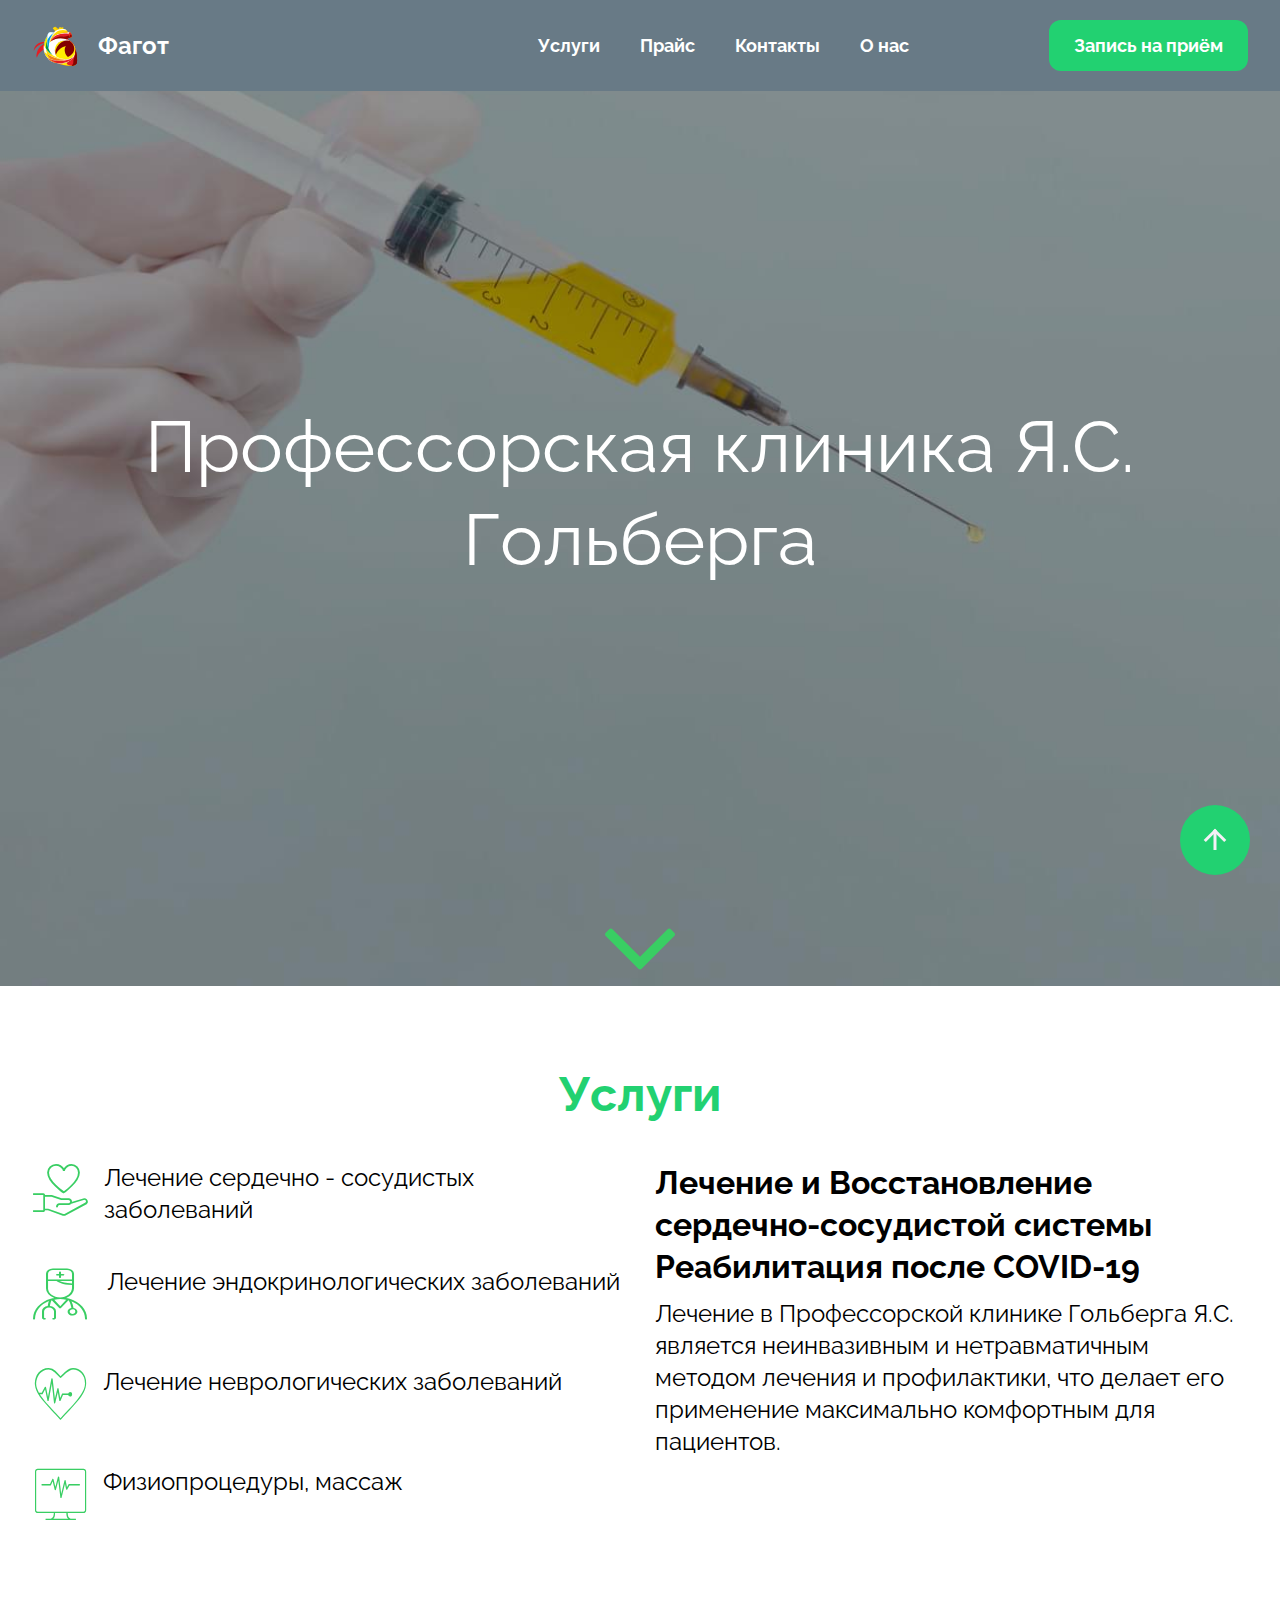
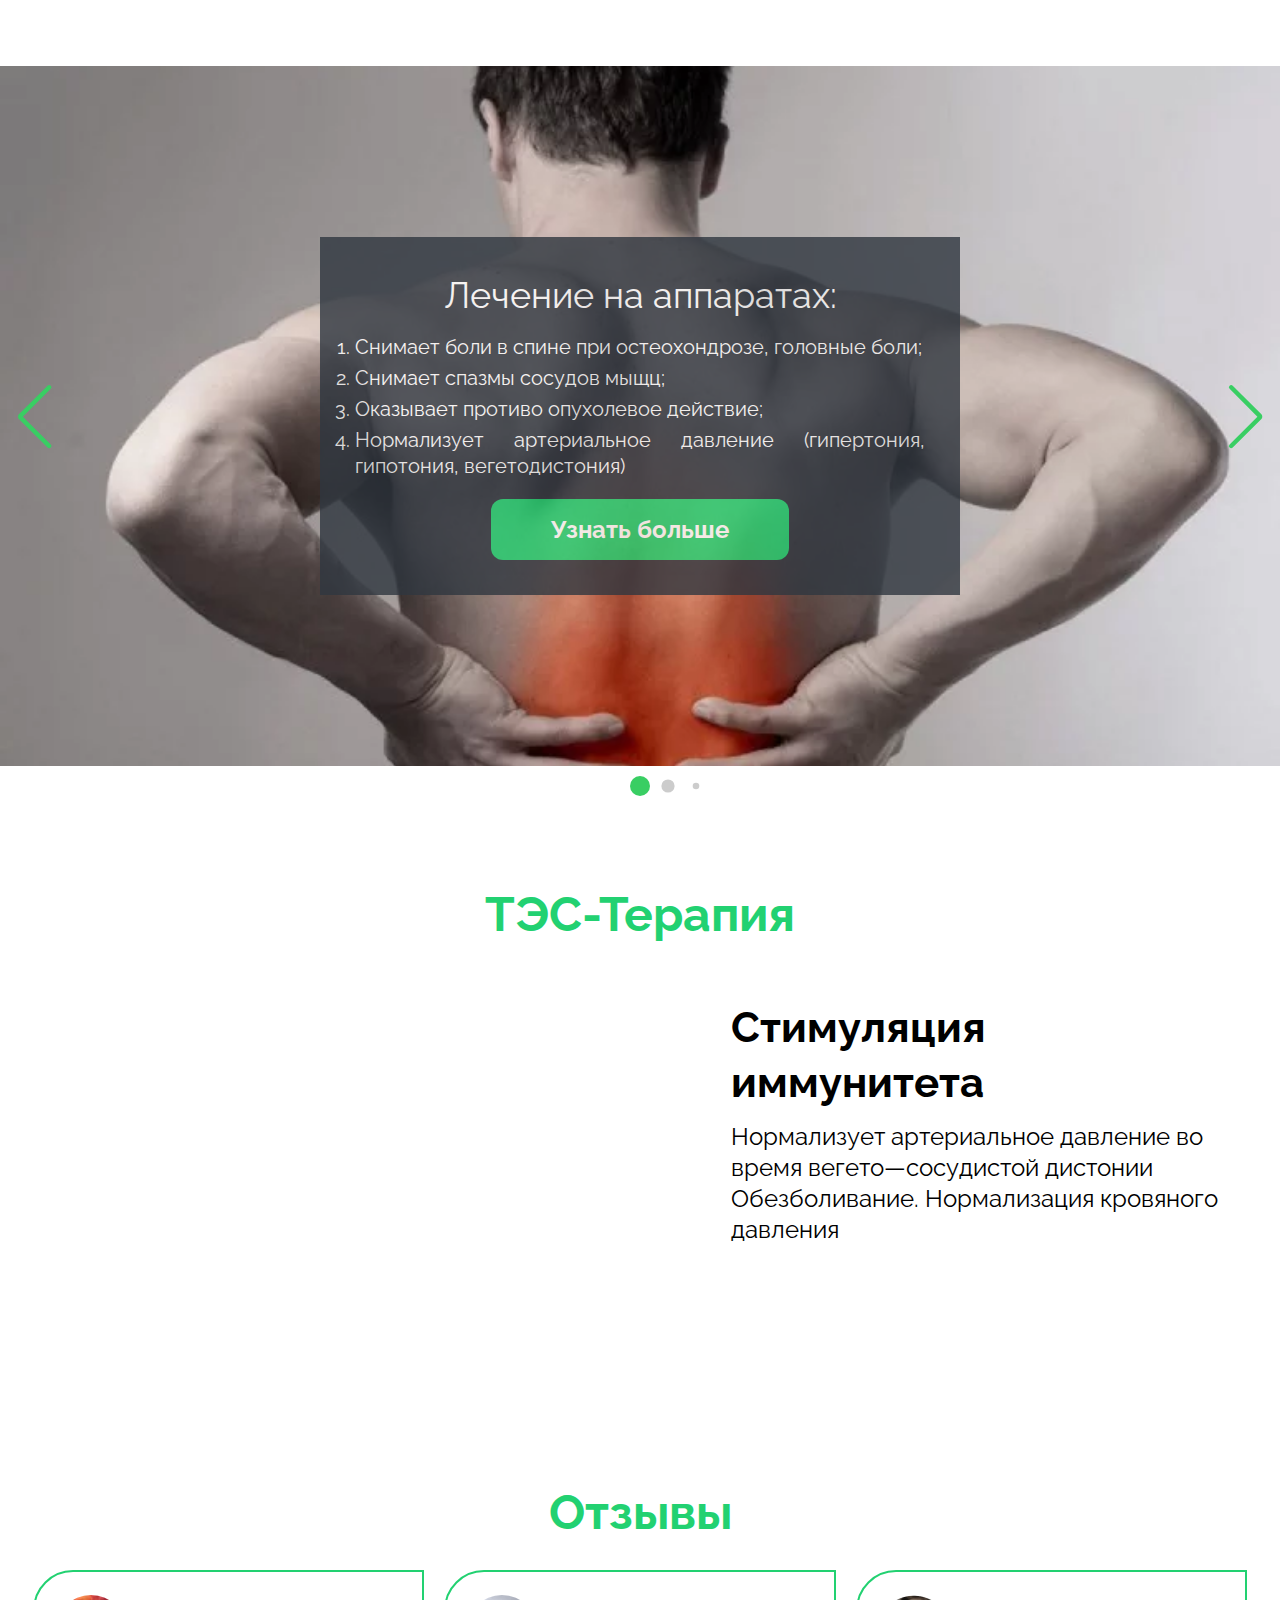
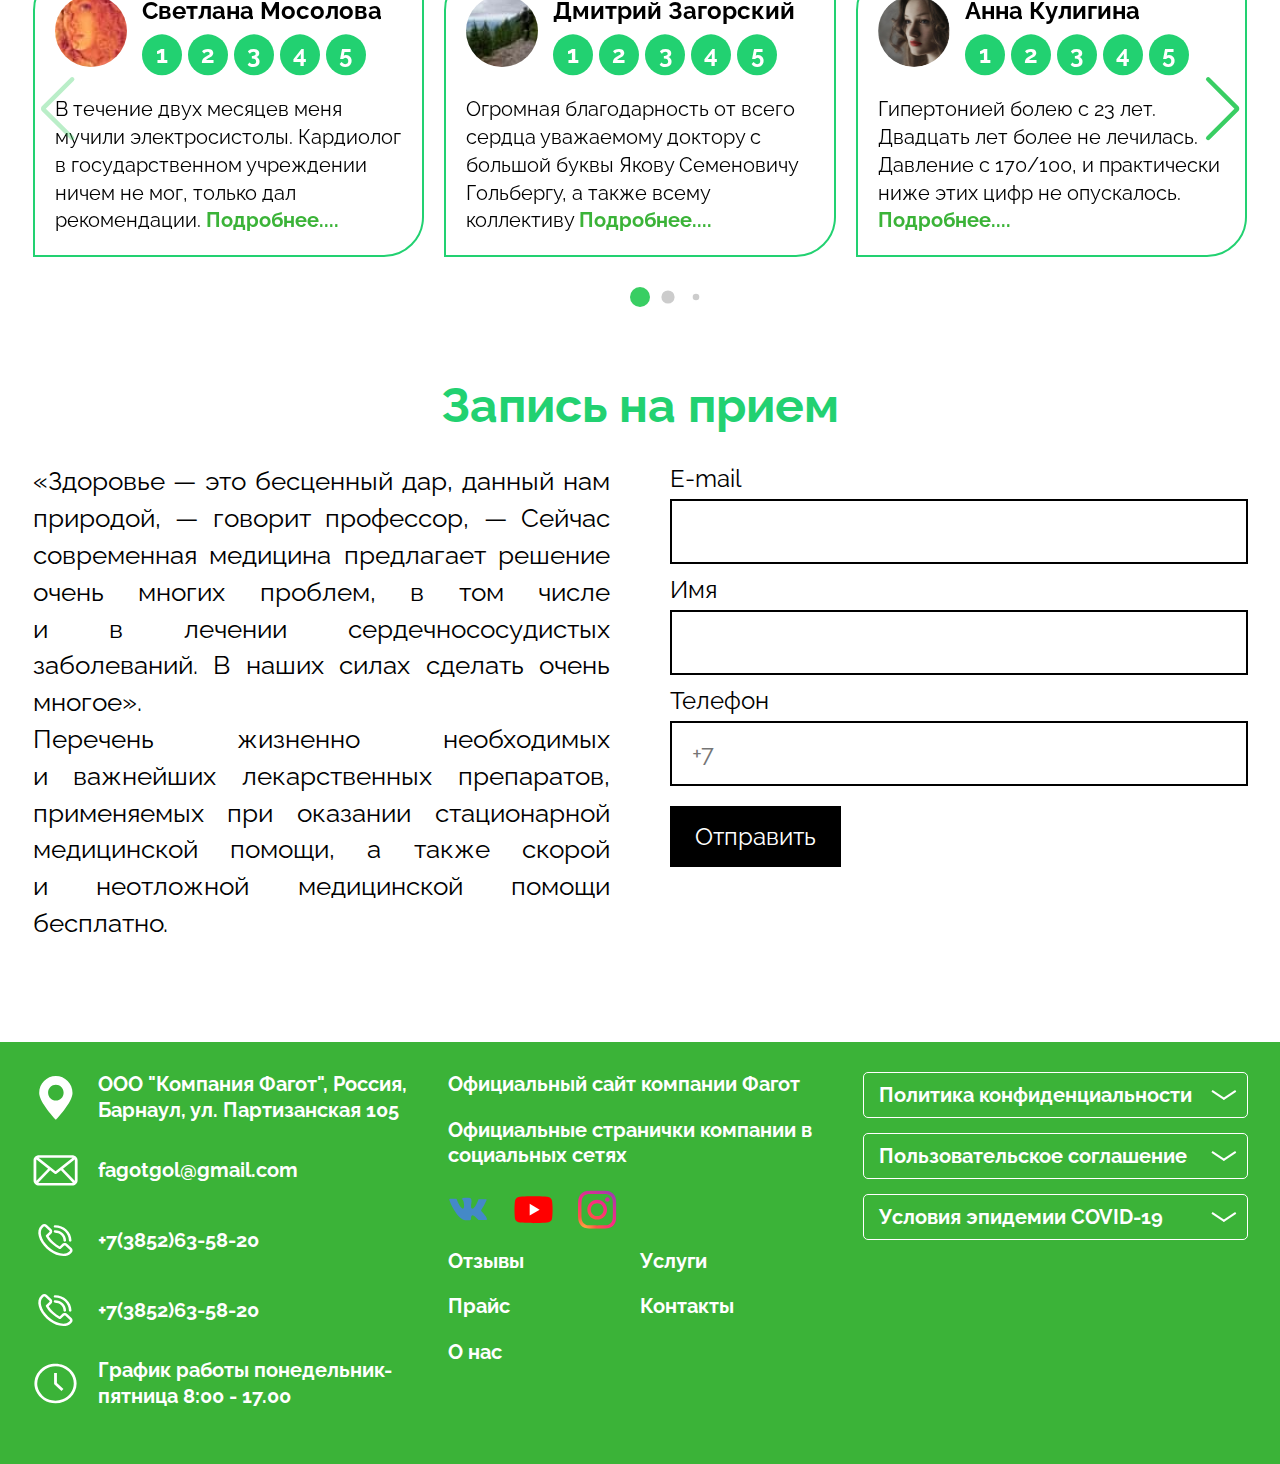
==== commit 2e922c50: "Add files via upload" ====
--- a/index.html
+++ b/index.html
@@ -6,8 +6,8 @@
 	<meta charset="UTF-8">
 	<meta name="format-detection" content="telephone=no">
 	<!-- <style>body{opacity: 0;}</style> -->
-	<link rel="stylesheet" href="css/style.min.css?_v=20220311155256">
-	<link rel="stylesheet" href="css/style.min.css?_v=20220311155256">
+	<link rel="stylesheet" href="css/style.min.css?_v=20220324200628">
+	<link rel="stylesheet" href="css/style.min.css?_v=20220324200628">
 	<link rel="shortcut icon" href="favicon.ico">
 
 	<!-- <meta name="robots" content="noindex, nofollow"> -->
@@ -24,9 +24,9 @@
 				<div class="header__menu menu">
 					<!--  HEADER -->
 					<div class="logo">
-						<a href="https://kenformrey.github.io/Fagot-06.03.2022/" class="header__logo"><img src="img/Logo.svg" alt="">
-
-							<h3 href="https://kenformrey.github.io/Fagot-06.03.2022/">Фагот</h3>
+						<a href="https://kenformrey.github.io/Fagot/" class="header__logo"><img src="img/Logo.svg" alt="">
+
+							<h3 href="https://kenformrey.github.io/Fagot/">Фагот</h3>
 
 						</a>
 					</div>
@@ -34,7 +34,8 @@
 					<div class="menu__nav menu">
 						<nav class="menu__body">
 							<ul class="menu__list">
-								<li class="menu__item hidden"><a href="https://kenformrey.github.io/Fagot-06.03.2022/" class="menu__link">Главная</a></li>
+								<li class="menu__item hidden"><a href="https://kenformrey.github.io/Fagot/" class="menu__link">Главная</a>
+								</li>
 								<li class="menu__item"><a href="Services.html" class="menu__link">Услуги </a></li>
 								<li class="menu__item"><a href="Price.html" class="menu__link">Прайс </a></li>
 								<li class="menu__item"><a href="Contacts.html" class="menu__link">Контакты </a></li>
@@ -100,9 +101,9 @@
 						<h3>Услуги</h3>
 					</div>
 
-					<div class="Services__row">
-
-						<div class="Services__column">
+					<div class="Services__row -row">
+
+						<div class="Services__column -column">
 							<div class="Services__item item">
 								<div class="item__row">
 									<div class="item__icon _icon-Hand"></div>
@@ -140,7 +141,7 @@
 							</div>
 						</div>
 
-						<div class="Services__column">
+						<div class="Services__column -column">
 							<div class="Services__item item">
 								<div class="item__content ">
 									<div class="item__title"> Лечение и Восстановление
@@ -539,8 +540,8 @@
 							</div>
 
 						</div>
+
 						<div class="swiper-pagination"></div>
-
 						<button type="button" class="swiper-button-prev"></button>
 						<button type="button" class="swiper-button-next"></button>
 
@@ -577,17 +578,19 @@
 								<form action="" method="POST" class="form__content">
 									<div class="form__line">
 										<label for="inp" class="form__label">E-mail</label>
-										<input autocomplete="off" type="text" name="form[]" data-required="email" data-error="Неправильный E-mail" placeholder="Ваш E-mail" class="input">
+										<input class="input" autocomplete="off" type="email" name="form[]" data-required="email" data-error="Неправильный E-mail">
 									</div>
 
 									<div class="form__line">
 										<label for="inp" class="form__label">Имя</label>
-										<input autocomplete="off" type="text" name="form[]" data-required="email" data-error="Неправильное Имя" placeholder="Ваше полное Имя" class="input">
+										<input autocomplete="off" type="text" name="form[]" data-required="email" data-error="Неправильное Имя" class="input">
 									</div>
 
 									<div class="form__line">
 										<label for="inp" class="form__label">Телефон</label>
-										<input autocomplete="off" type="text" name="form[]" data-required="email" data-error="Неправильный телефон" placeholder="Ваш телефон" class="input">
+
+										<input data-inputmask="'mask': '9' , 'repeat' : 11, 'greedy' : true" class="input" name="phone" placeholder="+7" autocomplete="off" data-error="Неправильный телефон" data-required="phone" type="tel" id="phone">
+
 									</div>
 
 									<button type="submit" class="form__button">Отправить</button>
@@ -616,7 +619,8 @@
 								</div>
 								<div class="footer__text">
 									<p>
-										ООО "Компания Фагот", Россия, Барнаул, ул. Партизанская 105
+										<a class="link" href="https://www.google.com/maps?ll=53.337132,83.779655&z=16&t=m&hl=en&gl=RU&mapclient=embed&cid=17492435233953632074">ООО
+											"Компания Фагот", Россия, Барнаул, ул. Партизанская 105 </a>
 									</p>
 								</div>
 
@@ -630,8 +634,7 @@
 
 								<div class="footer__text">
 									<p>
-
-										<a class="link" href="mailto:fagotgol@gmail.com"> fagotgol@gmail.com </a>
+										fagotgol@gmail.com
 									</p>
 								</div>
 
@@ -711,25 +714,27 @@
 								</div>
 
 							</li>
-
-							<li><a class="link" href="https://prodoctorov.ru/barnaul/lpu/24762-fagot/otzivi/#tab-content"> Отзывы </a>
-							</li>
-
-							<li>
-								<a class="link" href="Services.html">Услуги</a>
-							</li>
-
-							<li>
-								<a class="link" href="Price.html">Прайс</a>
-							</li>
-
-							<li>
-								<a class="link" href="Contacts.html">Контакты</a>
-							</li>
-
-							<li>
-								<a class="link" href="About.html">О нас</a>
-							</li>
+							<ul class="pages">
+								<li><a class="link" href="https://prodoctorov.ru/barnaul/lpu/24762-fagot/otzivi/#tab-content"> Отзывы </a>
+								</li>
+
+								<li>
+									<a class="link" href="Services.html">Услуги</a>
+								</li>
+
+								<li>
+									<a class="link" href="Price.html">Прайс</a>
+								</li>
+
+								<li>
+									<a class="link" href="Contacts.html">Контакты</a>
+								</li>
+
+								<li>
+									<a class="link" href="About.html">О нас</a>
+								</li>
+							</ul>
+
 
 
 						</ul>
@@ -913,7 +918,7 @@
 </div>
  -->
 
-	<script src="js/app.min.js?_v=20220311155256"></script>
+	<script src="js/app.min.js?_v=20220324200628"></script>
 
 
 </body>
--- a/css/style.min.css
+++ b/css/style.min.css
@@ -1 +1 @@
-@charset "UTF-8";@import url(https://fonts.googleapis.com/css?family=Raleway:regular,700,900&display=swap);@font-face{font-family:icons;font-display:swap;src:url(../fonts/icons.woff2) format("woff2"),url(../fonts/icons.woff) format("woff");font-weight:400;font-style:normal}[class*=_icon-]:before{font-family:icons;font-style:normal;font-weight:400;font-variant:normal;text-transform:none;line-height:1;-webkit-font-smoothing:antialiased;-moz-osx-font-smoothing:grayscale}._icon-Monitor:before{content:"\e900";color:#39ce63}._icon-Heart:before{content:"\e901";color:#39ce63}._icon-Squares:before{content:"\e902"}._icon-Doctor:before{content:"\e903";color:#39ce63}._icon-Hand:before{content:"\e904";color:#39ce63}._icon-Clock:before{content:"\e905"}._icon-Car:before{content:"\e906"}._icon-Phone:before{content:"\e907"}._icon-Marker:before{content:"\e908"}._icon-vk .path1:before{content:"\e909";color:#fff}._icon-vk .path2:before{content:"\e90a";margin-left:-1.0322265625em;color:#4489c8}._icon-Instagram:before{content:"\e90b"}._icon-Parking:before{content:"\e937"}._icon-Telegram .path1:before{content:"\e938";color:#000}._icon-Telegram .path2:before{content:"\e939";margin-left:-.884765625em;color:#fff}._icon-E-mail:before{content:"\e93a"}._icon-youtube .path1:before{content:"\e93b";color:red}._icon-youtube .path2:before{content:"\e93c";margin-left:-1em;color:#fff}*{padding:0;margin:0;border:0}*,:after,:before{-webkit-box-sizing:border-box;box-sizing:border-box}body,html{height:100%;min-width:320px}body{color:#000;line-height:1;font-family:Raleway;font-size:1.125rem;-ms-text-size-adjust:100%;-moz-text-size-adjust:100%;-webkit-text-size-adjust:100%;-webkit-font-smoothing:antialiased;-moz-osx-font-smoothing:grayscale}button,input,textarea{font-family:Raleway;font-size:inherit}button{cursor:pointer;color:inherit;background-color:inherit}a{color:inherit}a:link,a:visited{text-decoration:none}a:hover{text-decoration:none}ul li{list-style:none}img{vertical-align:top}h1,h2,h3,h4,h5,h6{font-weight:inherit;font-size:inherit}.lock body{overflow:hidden;-ms-touch-action:none;touch-action:none}.wrapper{min-height:100%;overflow:hidden;display:-webkit-box;display:-ms-flexbox;display:flex;-webkit-box-orient:vertical;-webkit-box-direction:normal;-ms-flex-direction:column;flex-direction:column}.wrapper>main{-webkit-box-flex:1;-ms-flex:1 1 auto;flex:1 1 auto}.wrapper>*{min-width:0}[class*=__container]{max-width:75.9375rem;-webkit-box-sizing:content-box;box-sizing:content-box;margin:0 auto;padding:0 1.25rem}.form__label{display:inline-block;line-height:1.2916666667;margin-bottom:.625rem}.form__button{display:-webkit-inline-box;display:-ms-inline-flexbox;display:inline-flex;padding:15px 25px;background:#000;color:#fff;-webkit-transition:all .2s ease-in-out 0s;-o-transition:all .2s ease-in-out 0s;transition:all .2s ease-in-out 0s;line-height:1.2916666667}.form__button:hover{background:#39ce63;color:#fff}.button{display:-webkit-inline-box;display:-ms-inline-flexbox;display:inline-flex;padding:15px 25px;color:#fff;background:#39ce63;font-weight:700;border-radius:12px;-webkit-transition:all .3s ease 0s;-o-transition:all .3s ease 0s;transition:all .3s ease 0s}.button._fw{width:100%}input[type=email],input[type=tel],input[type=text],textarea{-webkit-appearance:none;-moz-appearance:none;appearance:none}.input{border-radius:0!important;width:100%;display:block;padding:0 20px;height:65px;border:2px solid #000;line-height:1.2916666667}textarea.input{resize:none;padding:0 0}.spollers{display:-ms-grid;display:grid;gap:15px}.spollers__title{width:100%;cursor:default;text-align:left;border:1px solid #fff;padding:.625rem .9375rem;border-radius:.3125rem;position:relative}._spoller-init .spollers__title{cursor:pointer}._spoller-init .spollers__title::after,._spoller-init .spollers__title::before{content:"";position:absolute;right:10px;top:50%;background-color:#fff;height:2px;width:15px;-webkit-transition:-webkit-transform .5s ease 0s;transition:-webkit-transform .5s ease 0s;-o-transition:transform .5s ease 0s;transition:transform .5s ease 0s;transition:transform .5s ease 0s,-webkit-transform .5s ease 0s}._spoller-init .spollers__title::before{-webkit-transform:translate(-75%,-50%) rotate(34deg);-ms-transform:translate(-75%,-50%) rotate(34deg);transform:translate(-75%,-50%) rotate(34deg)}._spoller-init .spollers__title::after{-webkit-transform:translate(0,-50%) rotate(-34deg);-ms-transform:translate(0,-50%) rotate(-34deg);transform:translate(0,-50%) rotate(-34deg)}._spoller-init .spollers__title._spoller-active::before{-webkit-transform:translateX(-75%) rotate(-34deg);-ms-transform:translateX(-75%) rotate(-34deg);transform:translateX(-75%) rotate(-34deg)}._spoller-init .spollers__title._spoller-active::after{-webkit-transform:rotate(34deg);-ms-transform:rotate(34deg);transform:rotate(34deg)}.spollers__body{padding:1.25rem;border-radius:.3125rem;border:1px solid #eee;width:100%}[data-showmore-button]{margin-top:15px;color:#fff;background:#39ce63;padding:15px 25px;border-radius:15px;line-height:1.3;font-weight:700}[data-showmore-button]:hover{background:#000}[data-showmore-button] span:last-child{display:none}._showmore-active [data-showmore-button] span{display:none}._showmore-active [data-showmore-button] span:last-child{display:block}[data-fullscreen]{min-height:100vh}.touch [data-fullscreen]{min-height:calc(var(--vh,1vh) * 100)}[data-sticky]{position:relative}[class*=-ibg]{position:relative}[class*=-ibg] img{position:absolute;width:100%;height:100%;top:0;left:0;-o-object-fit:cover;object-fit:cover}[class*=-ibg_contain] img{-o-object-fit:contain;object-fit:contain}.item__video{position:relative;overflow:hidden;height:0;padding-bottom:33.25%;-o-object-fit:cover;object-fit:cover}.item__video embed,.item__video iframe,.item__video object,.item__video video{position:absolute;top:0;left:0;width:100%;height:100%}.title{color:#39ce63;line-height:1.1666666667;font-weight:700;text-align:center}.title__black{font-weight:700;text-align:center;line-height:1.3055555556}.item__icon{font-size:3.4375rem}.header{position:absolute;width:100%;left:0;top:0;z-index:50;min-height:60px;background:#878e9d}.header__container{padding:20px 10px}.header__menu{display:-webkit-box;display:-ms-flexbox;display:flex;-webkit-box-align:center;-ms-flex-align:center;align-items:center}.header__logo{display:-webkit-box;display:-ms-flexbox;display:flex;-webkit-box-align:center;-ms-flex-align:center;align-items:center;font-weight:700;font-size:1.5rem;width:45px;height:40px;line-height:1.2916666667;color:#fff;cursor:default}.header__logo img{margin-right:1.25rem}.header__logo h3,.header__logo img{cursor:pointer}.menu__nav{display:-webkit-box;display:-ms-flexbox;display:flex;-webkit-box-align:center;-ms-flex-align:center;align-items:center;-webkit-box-flex:0;-ms-flex:0 1 auto;flex:0 1 auto}.menu__body{display:-webkit-box;display:-ms-flexbox;display:flex}.menu__list li{display:inline-block}.menu__list a{display:block}.menu .social__icons{display:none}.menu .social__icon img{width:50px;height:50px}.menu .social__icon:not(:last-child){margin-right:15px}.menu__item{margin:-20px 0}.menu__item.hidden{display:none}.menu__link{padding:20px 0;position:relative;font-weight:700;font-size:1.125rem;line-height:1.2777777778;color:#fff;display:block}.menu__link:after{content:"";position:absolute;bottom:10px;left:0;right:0;width:100%;height:3px;-webkit-transform:scaleX(0);-ms-transform:scaleX(0);transform:scaleX(0);background-color:#39ce63;-webkit-transition:-webkit-transform .3s;transition:-webkit-transform .3s;-o-transition:transform .3s;transition:transform .3s;transition:transform .3s,-webkit-transform .3s}.menu__link:hover:after{-webkit-transform:scaleX(1);-ms-transform:scaleX(1);transform:scaleX(1)}.logo{-webkit-box-flex:1;-ms-flex:1 1 160px;flex:1 1 160px}.button__header{-webkit-transition:all .4s ease-out;-o-transition:all .4s ease-out;transition:all .4s ease-out}.button__header:hover{background:#000}.icon-menu{display:none}.footer{padding:30px 0;background:#3bb338}.footer__row{display:-webkit-box;display:-ms-flexbox;display:flex;margin:0 -15px;-ms-flex-wrap:wrap;flex-wrap:wrap}.footer .link{cursor:pointer;position:relative}.footer .link:after{content:"";position:absolute;bottom:-8px;left:0;right:0;width:100%;height:3px;-webkit-transform:scaleX(0);-ms-transform:scaleX(0);transform:scaleX(0);background-color:#fff;-webkit-transition:-webkit-transform .3s;transition:-webkit-transform .3s;-o-transition:transform .3s;transition:transform .3s;transition:transform .3s,-webkit-transform .3s}.footer .link:hover:after{-webkit-transform:scaleX(1);-ms-transform:scaleX(1);transform:scaleX(1)}.footer__column{-webkit-box-flex:1;-ms-flex:1 1 33.3%;flex:1 1 33.3%;padding:0 15px;color:#fff;line-height:1.2777777778;font-weight:700}.footer__column:not(:last-child){margin-bottom:25px}.footer__item{display:-webkit-box;display:-ms-flexbox;display:flex;position:relative;-webkit-box-align:center;-ms-flex-align:center;align-items:center}.footer__item:not(:last-child){margin-bottom:25px}.footer .item__img{padding-right:20px}.footer .item__img img{width:45px;height:45px}.footer__social li:not(:last-child){margin-bottom:20px}.footer .social__icons{display:-webkit-box;display:-ms-flexbox;display:flex;-webkit-box-align:center;-ms-flex-align:center;align-items:center}.footer .social__icon{cursor:pointer}.footer .social__icon img{width:40px;height:40px}.footer .social__icon:not(:last-child){margin-right:25px}.spollers__title{font-weight:700}#back-to-top{position:fixed;right:30px;bottom:25px;width:70px;height:70px;border:transparent;border-radius:50%;background:#39ce63;cursor:pointer;z-index:50}#back-to-top::after,#back-to-top:before{content:"";position:absolute;top:50%;left:50%;-webkit-transform:translate(-50%,-50%);-ms-transform:translate(-50%,-50%);transform:translate(-50%,-50%)}#back-to-top:before{width:3px;height:20px;border-top-left-radius:3px;border-top-right-radius:3px;background:#f5f0f6}#back-to-top:after{width:16px;height:16px;-webkit-transform:translate(-50%,-50%) rotate(45deg);-ms-transform:translate(-50%,-50%) rotate(45deg);transform:translate(-50%,-50%) rotate(45deg);border-top:3px solid #f5f0f6;border-left:3px solid #f5f0f6}.isShowBtn{opacity:1;-webkit-transition:.5s ease-in-out;-o-transition:.5s ease-in-out;transition:.5s ease-in-out}.isShowBtn__hide{opacity:0}.fullscreen{display:-webkit-box;display:-ms-flexbox;display:flex;-webkit-box-align:center;-ms-flex-align:center;align-items:center}.fullscreen__one{position:relative}.fullscreen__body{position:relative;max-width:100%;margin:0 auto;text-align:center;z-index:1}.fullscreen__title{font-size:4.5rem;line-height:1.2916666667;color:#fff}.fullscreen__image{position:absolute;width:100%;height:100%;top:0;left:0}.fullscreen__image img{-o-object-position:left;object-position:left}.arrow-down{position:absolute;cursor:pointer;display:-webkit-box;display:-ms-flexbox;display:flex;top:108%;left:50%;-webkit-transform:translate(-50%,-50%);-ms-transform:translate(-50%,-50%);transform:translate(-50%,-50%)}.arrow-down img{padding:10px;width:90px;height:90px}.Services__row{display:-webkit-box;display:-ms-flexbox;display:flex;-ms-flex-wrap:wrap;flex-wrap:wrap}.Services__column{-webkit-box-flex:1;-ms-flex:1 1 100%;flex:1 1 100%;margin-bottom:3.75rem}.Services__item{display:-webkit-box;display:-ms-flexbox;display:flex;-webkit-box-align:center;-ms-flex-align:center;align-items:center}.Services__item:not(:last-child){margin-bottom:2.1875rem}.Services .item__row{display:-webkit-box;display:-ms-flexbox;display:flex;-webkit-box-align:start;-ms-flex-align:start;align-items:flex-start}.Services .item__content{-webkit-box-flex:0;-ms-flex:0 1 auto;flex:0 1 auto}.Services .item__text{line-height:1.3333333333}.Services .item__title{line-height:1.3076923077;font-weight:700;margin-bottom:.625rem}.swiper-slide{-ms-flex-negative:0;flex-shrink:0}.image-slider{position:relative}.image-slider__slide{position:relative;max-height:43.75rem}.image-slider__image{position:absolute;width:100%;height:100%;top:0;left:0;text-align:center}.image-slider__image img{position:absolute;width:100%;height:100%;top:0;left:0;-o-object-fit:cover;object-fit:cover;-o-object-position:center;object-position:center;z-index:0}.image-slider__description{padding:35px;background:#303740;opacity:.8;text-align:center;z-index:1}.image-slider__description .button__slider{line-height:1.2916666667;cursor:pointer}.image-slider__content{color:#fff;margin-bottom:1.25rem}.image-slider__title{line-height:1.3055555556;margin-bottom:.9375rem}.image-slider__text{text-align:justify;line-height:1.3}.image-slider__text li:not(:last-child){margin-bottom:5px}.therapy{position:relative}.therapy__item:not(:last-child){margin-bottom:1.875rem}.item{position:relative}.item__content{-webkit-box-flex:0;-ms-flex:0 1 540px;flex:0 1 540px;text-align:left}.item__content-title{line-height:1.3157894737;font-weight:700;margin-bottom:.625rem}.item__content-text{font-size:1.5rem;font-weight:400;line-height:1.2916666667}.Reviews{position:relative}.Reviews__slider{position:relative;overflow:hidden}.Reviews .swiper-button-next,.Reviews .swiper-button-prev{top:40%}.Reviews .swiper-button-next,.Reviews .swiper-rtl .swiper-button-prev{right:5px}.Reviews .swiper-button-prev,.Reviews .swiper-rtl .swiper-button-next{left:5px}.Reviews-slider{position:relative;display:-webkit-box;display:-ms-flexbox;display:flex;margin:0 auto}.Reviews-slider__slide{position:relative;border:2px solid #39ce63;border-top-left-radius:40px;border-bottom-right-radius:40px}.Reviews-slider__image img{border-radius:50%;height:72px;width:72px}.Reviews-slider__title{line-height:1.55;font-weight:700}.Reviews-slider__title .wrapper__span{display:inline-block;position:relative}.Reviews-slider__title span{display:inline-block;background:#39ce63;color:#fff;text-align:center;border-radius:50%;position:absolute;-webkit-transform:translateY(30%);-ms-transform:translateY(30%);transform:translateY(30%)}.Reviews-slider__title .number{position:relative;top:-.3em;padding:2px 10px;width:40px}.Reviews-slide{display:-webkit-box;display:-ms-flexbox;display:flex;overflow:hidden}.text{-webkit-box-flex:1;-ms-flex:1 1 auto;flex:1 1 auto;line-height:1.3888888889}.text .Green{cursor:pointer;color:#3bb338;font-weight:700;-webkit-transition:all .3s ease 0s;-o-transition:all .3s ease 0s;transition:all .3s ease 0s}.text .Green:hover{color:#000}.form{font-family:Raleway}.form__content{-webkit-box-flex:1;-ms-flex:1 0 auto;flex:1 0 auto}.form__row{margin:0 -1.875rem}.form__column{-webkit-box-flex:1;-ms-flex:1 1 50%;flex:1 1 50%;padding:0 1.875rem}.form__column:not(:last-child){margin-bottom:20px}.form__text{-webkit-box-flex:0;-ms-flex:0 1 500px;flex:0 1 500px;font-family:Raleway;line-height:1.4166666667;text-align:justify}.form__line:not(:last-child){margin-bottom:10px}.form__button{margin-top:.625rem}.category__column{-webkit-box-flex:0;-ms-flex:0 1 50%;flex:0 1 50%}.item__row{display:-webkit-box;display:-ms-flexbox;display:flex;margin:0 -15px}.item__body,.item__image{padding:0 15px}.item__image{-webkit-box-flex:1;-ms-flex:1 1 50%;flex:1 1 50%}.item__image img{max-width:100%}.item__body{-webkit-box-flex:0;-ms-flex:0 1 50%;flex:0 1 50%}.item__title{font-weight:700;line-height:1.3055555556}.item__title:hover{color:#39ce63}.item__text{line-height:1.2916666667}.button__service{padding:15px 50px}.cardiopulse__spollers{padding-bottom:20px}.cardiopulse__spollers .spollers{gap:15px;display:-ms-grid;display:grid;-ms-grid-columns:1fr 1fr;grid-template-columns:1fr 1fr}.cardiopulse__spollers .spollers__item{-webkit-box-flex:1;-ms-flex:1 1 50%;flex:1 1 50%}.cardiopulse__spollers .spollers__title{-webkit-transition:all .3s ease 0s;-o-transition:all .3s ease 0s;transition:all .3s ease 0s;border:2px solid #000;line-height:1.2916666667}.cardiopulse__spollers .spollers__title::after,.cardiopulse__spollers .spollers__title::before{content:"";background-color:#000}.cardiopulse__spollers .spollers__title:active,.cardiopulse__spollers .spollers__title:hover{color:#39ce63}._spoller-init .cardiopulse__spollers .spollers__title{cursor:pointer}._spoller-init .cardiopulse__spollers .spollers__title._spoller-active{color:#39ce63}._spoller-init .cardiopulse__spollers .spollers__title._spoller-active::after,._spoller-init .cardiopulse__spollers .spollers__title._spoller-active::before{background:#39ce63}.cardiopulse__spollers .spollers__body._services{border:1px solid #000;border-top:0;padding:20px 30px;line-height:1.5}.cardiopulse__spollers .spollers__body._services p:before{content:"";display:inline-block;width:15px;height:15px;background:#39ce63;border-radius:50%;margin-right:15px}.cardiopulse__spollers .spollers__body._services li{padding-left:10px}.cardiopulse__spollers .spollers__body._services li:not(:last-child){margin-bottom:5px}.cardiopulse .spollers__image{padding-top:10px}.cardiopulse .spollers__image img{max-width:100%;width:100%;height:100%}.cardiopulse__text{line-height:1.4;text-align:justify}.cardiopulse .info__row{display:-webkit-box;display:-ms-flexbox;display:flex;-webkit-box-align:start;-ms-flex-align:start;align-items:flex-start;margin:0 -15px}.cardiopulse .info__column{padding:0 15px}.cardiopulse .info__text{-webkit-box-flex:0;-ms-flex:0 1 75%;flex:0 1 75%;line-height:1.4}.warning__row{display:-webkit-box;display:-ms-flexbox;display:flex;-ms-flex-wrap:wrap;flex-wrap:wrap}.warning__column{-webkit-box-flex:1;-ms-flex:1 1 50%;flex:1 1 50%}.warning__column:not(:last-child){margin-bottom:15px}.warning__image{text-align:center}.warning__image img{max-width:100%;max-height:470px}.warning__body{background:#ceeccd;background-image:url("data:image/svg+xml,%3csvg width=%27100%25%27 height=%27100%25%27 xmlns=%27http://www.w3.org/2000/svg%27%3e%3crect width=%27100%25%27 height=%27100%25%27 fill=%27none%27 stroke=%27%23333%27 stroke-width=%275%27 stroke-dasharray=%2729%27 stroke-dashoffset=%270%27 stroke-linecap=%27square%27/%3e%3c/svg%3e")}.warning__title{font-weight:700;line-height:1.2916666667;text-align:center}.warning__text{line-height:1.3333333333}.contacts{padding:135px 0 25px}.contacts .info__row{display:-webkit-box;display:-ms-flexbox;display:flex;-webkit-box-align:start;-ms-flex-align:start;align-items:flex-start;-ms-flex-wrap:wrap;flex-wrap:wrap;margin:0 -10px}.contacts .info__column{position:relative;padding:0 10px;-webkit-box-flex:1;-ms-flex:1 1 33.3%;flex:1 1 33.3%;margin-bottom:30px}.contacts .info__item{position:relative;display:-webkit-box;display:-ms-flexbox;display:flex;-webkit-box-align:start;-ms-flex-align:start;align-items:start}.contacts .info__icon{color:#39ce63}.contacts .info__text{line-height:1.3;font-weight:700}.gallery-block{display:-ms-grid;display:grid;-ms-grid-columns:1fr 1fr 1fr;grid-template-columns:1fr 1fr 1fr;gap:15px}.gallery-block__item img{max-width:100%;-webkit-transition:all .3s ease 0s;-o-transition:all .3s ease 0s;transition:all .3s ease 0s}.gallery-block__item img:hover{-webkit-transform:scale(1.1);-ms-transform:scale(1.1);transform:scale(1.1)}.map .map-responsive{overflow:hidden;padding-bottom:56.25%;position:relative;height:0}.map .map-responsive iframe{left:0;top:0;height:100%;width:100%;position:absolute}.price__body{text-align:center;margin:0 auto}.price__row{display:-ms-flexbox;display:flex;margin:-10px -19.5px;-ms-flex-wrap:wrap;flex-wrap:wrap;display:-webkit-box}.price__column{display:-webkit-box;display:-ms-flexbox;display:flex;padding:15px 19.5px;-webkit-box-flex:0;-ms-flex:0 1 33.333%;flex:0 1 33.333%}.price__item{padding:25px 10px;background:#d3d3cd23;border:2px solid #39ce63;border-radius:12px;display:-webkit-box;display:-ms-flexbox;display:flex;-webkit-box-orient:vertical;-webkit-box-direction:normal;-ms-flex-direction:column;flex-direction:column}.price__service{-webkit-box-flex:1;-ms-flex:1 1 auto;flex:1 1 auto;padding-bottom:15px;line-height:1.125}.price__doctor{padding:0 7px;margin:0 auto;font-weight:700;line-height:1.3055555556;background:#c0e6bf;border-radius:12px}.price__number{margin-bottom:10px;line-height:1.2916666667}.button__price{display:block;background:#3ed368;line-height:1.28125}.doctor__row{display:-webkit-box;display:-ms-flexbox;display:flex;margin:-5px -15px;-ms-flex-wrap:wrap;flex-wrap:wrap;padding:5px 0}.doctor__row.card{-webkit-box-shadow:0 8px 29px rgba(0,0,0,.2);box-shadow:0 8px 29px rgba(0,0,0,.2)}.doctor__column{padding:5px 15px}.doctor__column.development,.doctor__column.info{-webkit-box-flex:1;-ms-flex:1 1 50%;flex:1 1 50%}.doctor__image img{width:100%;height:100%;max-width:370px;height:400px}.doctor__info-title{font-weight:700;line-height:1.28125;padding-bottom:7px}.doctor__info-title::after{content:"";width:285px;display:block;height:3px;background:#39ce63}.doctor .education__row{-webkit-box-flex:1;-ms-flex:1 1 50%;flex:1 1 50%}.doctor__info-subtitle{font-weight:700;line-height:1.4}.doctor__info-subtitle .heal{text-indent:25px}.doctor__info-subtitle li:not(:last-child){margin-bottom:15px}.doctor__info-subtitle .data{content:"";display:block;background:#cdf2d8;height:30px;width:120px;border-radius:8px}.doctor__info-subtitle .data h4{text-align:center}.doctor__info-subtitle .education{color:#39ce63}.image__title{font-weight:700;line-height:1.2916666667}.image__subtitle{font-weight:700;line-height:1.2857142857}.image__subtitle:not(:last-child){margin-bottom:10px}.button__doctor{line-height:1.2916666667}.about{position:relative}.about .about__certificate img{-webkit-transition:all .2s ease-in-out;-o-transition:all .2s ease-in-out;transition:all .2s ease-in-out}.about .about__certificate img:hover{-webkit-transform:scale(1.1);-ms-transform:scale(1.1);transform:scale(1.1)}.about__employers{overflow:hidden;position:relative;margin:0 auto}.about .swiper-button-next,.about .swiper-button-prev{top:40%}.about .swiper-button-next,.about .swiper-rtl .swiper-button-prev{right:5px}.about .swiper-button-prev,.about .swiper-rtl .swiper-button-next{left:5px}.clinic__row{display:-webkit-box;display:-ms-flexbox;display:flex;margin:-10px -16px;-ms-flex-wrap:wrap;flex-wrap:wrap}.clinic__column{padding:10px 16px;-webkit-box-flex:1;-ms-flex:1 1 50%;flex:1 1 50%}.clinic__item.image{text-align:center}.clinic__title{padding:13px 25px 13px 13px;font-weight:700;line-height:1.2916666667;background-image:url("data:image/svg+xml,%3csvg width=%27100%25%27 height=%27100%25%27 xmlns=%27http://www.w3.org/2000/svg%27%3e%3crect width=%27100%25%27 height=%27100%25%27 fill=%27none%27 stroke=%27black%27 stroke-width=%275%27 stroke-dasharray=%2719%27 stroke-dashoffset=%270%27 stroke-linecap=%27square%27/%3e%3c/svg%3e")}.clinic__title.subtitle-image{text-align:center}.clinic__text{line-height:1.4;text-indent:35px}.clinic__image img{max-width:100%}.about-slider{display:-webkit-box;display:-ms-flexbox;display:flex;position:relative;padding-bottom:30px}.about-slider__body{text-align:center}.about-slider__image{margin-bottom:15px}.about-slider__image img{border:3px solid #39ce63;border-radius:50%;width:235px;height:235px}.about-slider__text,.about-slider__title{margin:0 auto;font-weight:700;line-height:1.2916666667}.about-slider__text{margin-bottom:15px}.button__slider{padding:15px 50px}@font-face{font-family:swiper-icons;src:url("data:application/font-woff;charset=utf-8;base64, [base64]//wADZ2x5ZgAAAywAAADMAAAD2MHtryVoZWFkAAABbAAAADAAAAA2E2+eoWhoZWEAAAGcAAAAHwAAACQC9gDzaG10eAAAAigAAAAZAAAArgJkABFsb2NhAAAC0AAAAFoAAABaFQAUGG1heHAAAAG8AAAAHwAAACAAcABAbmFtZQAAA/gAAAE5AAACXvFdBwlwb3N0AAAFNAAAAGIAAACE5s74hXjaY2BkYGAAYpf5Hu/j+W2+MnAzMYDAzaX6QjD6/4//Bxj5GA8AuRwMYGkAPywL13jaY2BkYGA88P8Agx4j+/8fQDYfA1AEBWgDAIB2BOoAeNpjYGRgYNBh4GdgYgABEMnIABJzYNADCQAACWgAsQB42mNgYfzCOIGBlYGB0YcxjYGBwR1Kf2WQZGhhYGBiYGVmgAFGBiQQkOaawtDAoMBQxXjg/wEGPcYDDA4wNUA2CCgwsAAAO4EL6gAAeNpj2M0gyAACqxgGNWBkZ2D4/wMA+xkDdgAAAHjaY2BgYGaAYBkGRgYQiAHyGMF8FgYHIM3DwMHABGQrMOgyWDLEM1T9/w8UBfEMgLzE////P/5//f/V/xv+r4eaAAeMbAxwIUYmIMHEgKYAYjUcsDAwsLKxc3BycfPw8jEQA/[base64]/uznmfPFBNODM2K7MTQ45YEAZqGP81AmGGcF3iPqOop0r1SPTaTbVkfUe4HXj97wYE+yNwWYxwWu4v1ugWHgo3S1XdZEVqWM7ET0cfnLGxWfkgR42o2PvWrDMBSFj/IHLaF0zKjRgdiVMwScNRAoWUoH78Y2icB/yIY09An6AH2Bdu/UB+yxopYshQiEvnvu0dURgDt8QeC8PDw7Fpji3fEA4z/PEJ6YOB5hKh4dj3EvXhxPqH/SKUY3rJ7srZ4FZnh1PMAtPhwP6fl2PMJMPDgeQ4rY8YT6Gzao0eAEA409DuggmTnFnOcSCiEiLMgxCiTI6Cq5DZUd3Qmp10vO0LaLTd2cjN4fOumlc7lUYbSQcZFkutRG7g6JKZKy0RmdLY680CDnEJ+UMkpFFe1RN7nxdVpXrC4aTtnaurOnYercZg2YVmLN/d/gczfEimrE/fs/bOuq29Zmn8tloORaXgZgGa78yO9/cnXm2BpaGvq25Dv9S4E9+5SIc9PqupJKhYFSSl47+Qcr1mYNAAAAeNptw0cKwkAAAMDZJA8Q7OUJvkLsPfZ6zFVERPy8qHh2YER+3i/BP83vIBLLySsoKimrqKqpa2hp6+jq6RsYGhmbmJqZSy0sraxtbO3sHRydnEMU4uR6yx7JJXveP7WrDycAAAAAAAH//wACeNpjYGRgYOABYhkgZgJCZgZNBkYGLQZtIJsFLMYAAAw3ALgAeNolizEKgDAQBCchRbC2sFER0YD6qVQiBCv/H9ezGI6Z5XBAw8CBK/m5iQQVauVbXLnOrMZv2oLdKFa8Pjuru2hJzGabmOSLzNMzvutpB3N42mNgZGBg4GKQYzBhYMxJLMlj4GBgAYow/P/PAJJhLM6sSoWKfWCAAwDAjgbRAAB42mNgYGBkAIIbCZo5IPrmUn0hGA0AO8EFTQAA");font-weight:400;font-style:normal}:root{--swiper-theme-color:#39ce63}.swiper{margin-left:auto;margin-right:auto;position:relative;overflow:hidden;list-style:none;padding:0;z-index:1}.swiper-vertical>.swiper-wrapper{-webkit-box-orient:vertical;-webkit-box-direction:normal;-ms-flex-direction:column;flex-direction:column}.swiper-wrapper{position:relative;width:100%;height:100%;z-index:1;display:-webkit-box;display:-ms-flexbox;display:flex;-webkit-transition-property:-webkit-transform;transition-property:-webkit-transform;-o-transition-property:transform;transition-property:transform;transition-property:transform,-webkit-transform;-webkit-box-sizing:content-box;box-sizing:content-box}.swiper-android .swiper-slide,.swiper-wrapper{-webkit-transform:translate3d(0,0,0);transform:translate3d(0,0,0)}.swiper-pointer-events{-ms-touch-action:pan-y;touch-action:pan-y}.swiper-pointer-events.swiper-vertical{-ms-touch-action:pan-x;touch-action:pan-x}.swiper-slide{width:100%;height:100%;position:relative;-webkit-transition-property:-webkit-transform;transition-property:-webkit-transform;-o-transition-property:transform;transition-property:transform;transition-property:transform,-webkit-transform}.swiper-slide-invisible-blank{visibility:hidden}.swiper-autoheight,.swiper-autoheight .swiper-slide{height:auto}.swiper-autoheight .swiper-wrapper{-webkit-box-align:start;-ms-flex-align:start;align-items:flex-start;-webkit-transition-property:height,-webkit-transform;transition-property:height,-webkit-transform;-o-transition-property:transform,height;transition-property:transform,height;transition-property:transform,height,-webkit-transform}.swiper-3d,.swiper-3d.swiper-css-mode .swiper-wrapper{-webkit-perspective:1200px;perspective:1200px}.swiper-3d .swiper-cube-shadow,.swiper-3d .swiper-slide,.swiper-3d .swiper-slide-shadow,.swiper-3d .swiper-slide-shadow-bottom,.swiper-3d .swiper-slide-shadow-left,.swiper-3d .swiper-slide-shadow-right,.swiper-3d .swiper-slide-shadow-top,.swiper-3d .swiper-wrapper{-webkit-transform-style:preserve-3d;transform-style:preserve-3d}.swiper-3d .swiper-slide-shadow,.swiper-3d .swiper-slide-shadow-bottom,.swiper-3d .swiper-slide-shadow-left,.swiper-3d .swiper-slide-shadow-right,.swiper-3d .swiper-slide-shadow-top{position:absolute;left:0;top:0;width:100%;height:100%;pointer-events:none;z-index:10}.swiper-3d .swiper-slide-shadow{background:rgba(0,0,0,.15)}.swiper-3d .swiper-slide-shadow-left{background-image:-webkit-gradient(linear,right top,left top,from(rgba(0,0,0,.5)),to(rgba(0,0,0,0)));background-image:-o-linear-gradient(right,rgba(0,0,0,.5),rgba(0,0,0,0));background-image:linear-gradient(to left,rgba(0,0,0,.5),rgba(0,0,0,0))}.swiper-3d .swiper-slide-shadow-right{background-image:-webkit-gradient(linear,left top,right top,from(rgba(0,0,0,.5)),to(rgba(0,0,0,0)));background-image:-o-linear-gradient(left,rgba(0,0,0,.5),rgba(0,0,0,0));background-image:linear-gradient(to right,rgba(0,0,0,.5),rgba(0,0,0,0))}.swiper-3d .swiper-slide-shadow-top{background-image:-webkit-gradient(linear,left bottom,left top,from(rgba(0,0,0,.5)),to(rgba(0,0,0,0)));background-image:-o-linear-gradient(bottom,rgba(0,0,0,.5),rgba(0,0,0,0));background-image:linear-gradient(to top,rgba(0,0,0,.5),rgba(0,0,0,0))}.swiper-3d .swiper-slide-shadow-bottom{background-image:-webkit-gradient(linear,left top,left bottom,from(rgba(0,0,0,.5)),to(rgba(0,0,0,0)));background-image:-o-linear-gradient(top,rgba(0,0,0,.5),rgba(0,0,0,0));background-image:linear-gradient(to bottom,rgba(0,0,0,.5),rgba(0,0,0,0))}.swiper-css-mode>.swiper-wrapper{overflow:auto;scrollbar-width:none;-ms-overflow-style:none}.swiper-css-mode>.swiper-wrapper::-webkit-scrollbar{display:none}.swiper-css-mode>.swiper-wrapper>.swiper-slide{scroll-snap-align:start start}.swiper-horizontal.swiper-css-mode>.swiper-wrapper{-ms-scroll-snap-type:x mandatory;scroll-snap-type:x mandatory}.swiper-vertical.swiper-css-mode>.swiper-wrapper{-ms-scroll-snap-type:y mandatory;scroll-snap-type:y mandatory}.swiper-centered>.swiper-wrapper::before{content:"";-ms-flex-negative:0;flex-shrink:0;-webkit-box-ordinal-group:10000;-ms-flex-order:9999;order:9999}.swiper-centered.swiper-horizontal>.swiper-wrapper>.swiper-slide:first-child{-webkit-margin-start:var(--swiper-centered-offset-before);margin-inline-start:var(--swiper-centered-offset-before)}.swiper-centered.swiper-horizontal>.swiper-wrapper::before{height:100%;min-height:1px;width:var(--swiper-centered-offset-after)}.swiper-centered.swiper-vertical>.swiper-wrapper>.swiper-slide:first-child{-webkit-margin-before:var(--swiper-centered-offset-before);margin-block-start:var(--swiper-centered-offset-before)}.swiper-centered.swiper-vertical>.swiper-wrapper::before{width:100%;min-width:1px;height:var(--swiper-centered-offset-after)}.swiper-centered>.swiper-wrapper>.swiper-slide{scroll-snap-align:center center}.swiper-virtual.swiper-css-mode .swiper-wrapper::after{content:"";position:absolute;left:0;top:0;pointer-events:none}.swiper-virtual.swiper-css-mode.swiper-horizontal .swiper-wrapper::after{height:1px;width:var(--swiper-virtual-size)}.swiper-virtual.swiper-css-mode.swiper-vertical .swiper-wrapper::after{width:1px;height:var(--swiper-virtual-size)}:root{--swiper-navigation-size:44px}.swiper-button-next,.swiper-button-prev{position:absolute;top:50%;width:calc(var(--swiper-navigation-size)/ 44 * 27);height:var(--swiper-navigation-size);margin-top:calc(0px - var(--swiper-navigation-size)/ 2);z-index:10;cursor:pointer;display:-webkit-box;display:-ms-flexbox;display:flex;-webkit-box-align:center;-ms-flex-align:center;align-items:center;-webkit-box-pack:center;-ms-flex-pack:center;justify-content:center;color:var(--swiper-navigation-color,var(--swiper-theme-color))}.swiper-button-next.swiper-button-disabled,.swiper-button-prev.swiper-button-disabled{opacity:.35;cursor:auto;pointer-events:none}.swiper-button-next:after,.swiper-button-prev:after{font-family:swiper-icons;font-size:var(--swiper-navigation-size);text-transform:none!important;letter-spacing:0;text-transform:none;font-variant:initial;line-height:1}.swiper-button-prev,.swiper-rtl .swiper-button-next{left:10px;right:auto}.swiper-button-prev:after,.swiper-rtl .swiper-button-next:after{content:"prev"}.swiper-button-next,.swiper-rtl .swiper-button-prev{right:10px;left:auto}.swiper-button-next:after,.swiper-rtl .swiper-button-prev:after{content:"next"}.swiper-button-lock{display:none}.swiper-pagination{position:absolute;text-align:center;-webkit-transition:.3s opacity;-o-transition:.3s opacity;transition:.3s opacity;-webkit-transform:translate3d(0,0,0);transform:translate3d(0,0,0);z-index:10}.swiper-pagination.swiper-pagination-hidden{opacity:0}.swiper-horizontal>.swiper-pagination-bullets,.swiper-pagination-bullets.swiper-pagination-horizontal,.swiper-pagination-custom,.swiper-pagination-fraction{bottom:10px;left:0;width:100%}.swiper-pagination-bullets-dynamic{overflow:hidden;font-size:0}.swiper-pagination-bullets-dynamic .swiper-pagination-bullet{-webkit-transform:scale(.33);-ms-transform:scale(.33);transform:scale(.33);position:relative}.swiper-pagination-bullets-dynamic .swiper-pagination-bullet-active{-webkit-transform:scale(1);-ms-transform:scale(1);transform:scale(1)}.swiper-pagination-bullets-dynamic .swiper-pagination-bullet-active-main{-webkit-transform:scale(1);-ms-transform:scale(1);transform:scale(1)}.swiper-pagination-bullets-dynamic .swiper-pagination-bullet-active-prev{-webkit-transform:scale(.66);-ms-transform:scale(.66);transform:scale(.66)}.swiper-pagination-bullets-dynamic .swiper-pagination-bullet-active-prev-prev{-webkit-transform:scale(.33);-ms-transform:scale(.33);transform:scale(.33)}.swiper-pagination-bullets-dynamic .swiper-pagination-bullet-active-next{-webkit-transform:scale(.66);-ms-transform:scale(.66);transform:scale(.66)}.swiper-pagination-bullets-dynamic .swiper-pagination-bullet-active-next-next{-webkit-transform:scale(.33);-ms-transform:scale(.33);transform:scale(.33)}.swiper-pagination-bullet{width:var(--swiper-pagination-bullet-width,var(--swiper-pagination-bullet-size,8px));height:var(--swiper-pagination-bullet-height,var(--swiper-pagination-bullet-size,8px));display:inline-block;border-radius:50%;background:var(--swiper-pagination-bullet-inactive-color,#000);opacity:var(--swiper-pagination-bullet-inactive-opacity,.2)}button.swiper-pagination-bullet{border:none;margin:0;padding:0;-webkit-box-shadow:none;box-shadow:none;-webkit-appearance:none;-moz-appearance:none;appearance:none}.swiper-pagination-clickable .swiper-pagination-bullet{cursor:pointer}.swiper-pagination-bullet:only-child{display:none!important}.swiper-pagination-bullet-active{opacity:var(--swiper-pagination-bullet-opacity,1);background:var(--swiper-pagination-color,var(--swiper-theme-color))}.swiper-pagination-vertical.swiper-pagination-bullets,.swiper-vertical>.swiper-pagination-bullets{right:10px;top:50%;-webkit-transform:translate3d(0,-50%,0);transform:translate3d(0,-50%,0)}.swiper-pagination-vertical.swiper-pagination-bullets .swiper-pagination-bullet,.swiper-vertical>.swiper-pagination-bullets .swiper-pagination-bullet{margin:var(--swiper-pagination-bullet-vertical-gap,6px) 0;display:block}.swiper-pagination-vertical.swiper-pagination-bullets.swiper-pagination-bullets-dynamic,.swiper-vertical>.swiper-pagination-bullets.swiper-pagination-bullets-dynamic{top:50%;-webkit-transform:translateY(-50%);-ms-transform:translateY(-50%);transform:translateY(-50%);width:8px}.swiper-pagination-vertical.swiper-pagination-bullets.swiper-pagination-bullets-dynamic .swiper-pagination-bullet,.swiper-vertical>.swiper-pagination-bullets.swiper-pagination-bullets-dynamic .swiper-pagination-bullet{display:inline-block;-webkit-transition:.2s top,.2s -webkit-transform;transition:.2s top,.2s -webkit-transform;-o-transition:.2s transform,.2s top;transition:.2s transform,.2s top;transition:.2s transform,.2s top,.2s -webkit-transform}.swiper-horizontal>.swiper-pagination-bullets .swiper-pagination-bullet,.swiper-pagination-horizontal.swiper-pagination-bullets .swiper-pagination-bullet{margin:0 var(--swiper-pagination-bullet-horizontal-gap,4px)}.swiper-horizontal>.swiper-pagination-bullets.swiper-pagination-bullets-dynamic,.swiper-pagination-horizontal.swiper-pagination-bullets.swiper-pagination-bullets-dynamic{left:50%;-webkit-transform:translateX(-50%);-ms-transform:translateX(-50%);transform:translateX(-50%);white-space:nowrap}.swiper-horizontal>.swiper-pagination-bullets.swiper-pagination-bullets-dynamic .swiper-pagination-bullet,.swiper-pagination-horizontal.swiper-pagination-bullets.swiper-pagination-bullets-dynamic .swiper-pagination-bullet{-webkit-transition:.2s left,.2s -webkit-transform;transition:.2s left,.2s -webkit-transform;-o-transition:.2s transform,.2s left;transition:.2s transform,.2s left;transition:.2s transform,.2s left,.2s -webkit-transform}.swiper-horizontal.swiper-rtl>.swiper-pagination-bullets-dynamic .swiper-pagination-bullet{-webkit-transition:.2s right,.2s -webkit-transform;transition:.2s right,.2s -webkit-transform;-o-transition:.2s transform,.2s right;transition:.2s transform,.2s right;transition:.2s transform,.2s right,.2s -webkit-transform}.swiper-pagination-progressbar{background:rgba(0,0,0,.25);position:absolute}.swiper-pagination-progressbar .swiper-pagination-progressbar-fill{background:var(--swiper-pagination-color,var(--swiper-theme-color));position:absolute;left:0;top:0;width:100%;height:100%;-webkit-transform:scale(0);-ms-transform:scale(0);transform:scale(0);-webkit-transform-origin:left top;-ms-transform-origin:left top;transform-origin:left top}.swiper-rtl .swiper-pagination-progressbar .swiper-pagination-progressbar-fill{-webkit-transform-origin:right top;-ms-transform-origin:right top;transform-origin:right top}.swiper-horizontal>.swiper-pagination-progressbar,.swiper-pagination-progressbar.swiper-pagination-horizontal,.swiper-pagination-progressbar.swiper-pagination-vertical.swiper-pagination-progressbar-opposite,.swiper-vertical>.swiper-pagination-progressbar.swiper-pagination-progressbar-opposite{width:100%;height:4px;left:0;top:0}.swiper-horizontal>.swiper-pagination-progressbar.swiper-pagination-progressbar-opposite,.swiper-pagination-progressbar.swiper-pagination-horizontal.swiper-pagination-progressbar-opposite,.swiper-pagination-progressbar.swiper-pagination-vertical,.swiper-vertical>.swiper-pagination-progressbar{width:4px;height:100%;left:0;top:0}.swiper-pagination-lock{display:none}.swiper-scrollbar{border-radius:10px;position:relative;-ms-touch-action:none;background:rgba(0,0,0,.1)}.swiper-horizontal>.swiper-scrollbar{position:absolute;left:1%;bottom:3px;z-index:50;height:5px;width:98%}.swiper-vertical>.swiper-scrollbar{position:absolute;right:3px;top:1%;z-index:50;width:5px;height:98%}.swiper-scrollbar-drag{height:100%;width:100%;position:relative;background:rgba(0,0,0,.5);border-radius:10px;left:0;top:0}.swiper-scrollbar-cursor-drag{cursor:move}.swiper-scrollbar-lock{display:none}.swiper-zoom-container{width:100%;height:100%;display:-webkit-box;display:-ms-flexbox;display:flex;-webkit-box-pack:center;-ms-flex-pack:center;justify-content:center;-webkit-box-align:center;-ms-flex-align:center;align-items:center;text-align:center}.swiper-zoom-container>canvas,.swiper-zoom-container>img,.swiper-zoom-container>svg{max-width:100%;max-height:100%;-o-object-fit:contain;object-fit:contain}.swiper-slide-zoomed{cursor:move}.swiper-lazy-preloader{width:42px;height:42px;position:absolute;left:50%;top:50%;margin-left:-21px;margin-top:-21px;z-index:10;-webkit-transform-origin:50%;-ms-transform-origin:50%;transform-origin:50%;-webkit-animation:swiper-preloader-spin 1s infinite linear;animation:swiper-preloader-spin 1s infinite linear;-webkit-box-sizing:border-box;box-sizing:border-box;border:4px solid var(--swiper-preloader-color,var(--swiper-theme-color));border-radius:50%;border-top-color:transparent}.swiper-lazy-preloader-white{--swiper-preloader-color:#fff}.swiper-lazy-preloader-black{--swiper-preloader-color:#000}@-webkit-keyframes swiper-preloader-spin{100%{-webkit-transform:rotate(360deg);transform:rotate(360deg)}}@keyframes swiper-preloader-spin{100%{-webkit-transform:rotate(360deg);transform:rotate(360deg)}}.swiper .swiper-notification{position:absolute;left:0;top:0;pointer-events:none;opacity:0;z-index:-1000}.swiper-free-mode>.swiper-wrapper{-webkit-transition-timing-function:ease-out;-o-transition-timing-function:ease-out;transition-timing-function:ease-out;margin:0 auto}.swiper-grid>.swiper-wrapper{-ms-flex-wrap:wrap;flex-wrap:wrap}.swiper-grid-column>.swiper-wrapper{-ms-flex-wrap:wrap;flex-wrap:wrap;-webkit-box-orient:vertical;-webkit-box-direction:normal;-ms-flex-direction:column;flex-direction:column}.swiper-fade.swiper-free-mode .swiper-slide{-webkit-transition-timing-function:ease-out;-o-transition-timing-function:ease-out;transition-timing-function:ease-out}.swiper-fade .swiper-slide{pointer-events:none;-webkit-transition-property:opacity;-o-transition-property:opacity;transition-property:opacity}.swiper-fade .swiper-slide .swiper-slide{pointer-events:none}.swiper-fade .swiper-slide-active,.swiper-fade .swiper-slide-active .swiper-slide-active{pointer-events:auto}.swiper-cube{overflow:visible}.swiper-cube .swiper-slide{pointer-events:none;-webkit-backface-visibility:hidden;backface-visibility:hidden;z-index:1;visibility:hidden;-webkit-transform-origin:0 0;-ms-transform-origin:0 0;transform-origin:0 0;width:100%;height:100%}.swiper-cube .swiper-slide .swiper-slide{pointer-events:none}.swiper-cube.swiper-rtl .swiper-slide{-webkit-transform-origin:100% 0;-ms-transform-origin:100% 0;transform-origin:100% 0}.swiper-cube .swiper-slide-active,.swiper-cube .swiper-slide-active .swiper-slide-active{pointer-events:auto}.swiper-cube .swiper-slide-active,.swiper-cube .swiper-slide-next,.swiper-cube .swiper-slide-next+.swiper-slide,.swiper-cube .swiper-slide-prev{pointer-events:auto;visibility:visible}.swiper-cube .swiper-slide-shadow-bottom,.swiper-cube .swiper-slide-shadow-left,.swiper-cube .swiper-slide-shadow-right,.swiper-cube .swiper-slide-shadow-top{z-index:0;-webkit-backface-visibility:hidden;backface-visibility:hidden}.swiper-cube .swiper-cube-shadow{position:absolute;left:0;bottom:0;width:100%;height:100%;opacity:.6;z-index:0}.swiper-cube .swiper-cube-shadow:before{content:"";background:#000;position:absolute;left:0;top:0;bottom:0;right:0;-webkit-filter:blur(50px);filter:blur(50px)}.swiper-flip{overflow:visible}.swiper-flip .swiper-slide{pointer-events:none;-webkit-backface-visibility:hidden;backface-visibility:hidden;z-index:1}.swiper-flip .swiper-slide .swiper-slide{pointer-events:none}.swiper-flip .swiper-slide-active,.swiper-flip .swiper-slide-active .swiper-slide-active{pointer-events:auto}.swiper-flip .swiper-slide-shadow-bottom,.swiper-flip .swiper-slide-shadow-left,.swiper-flip .swiper-slide-shadow-right,.swiper-flip .swiper-slide-shadow-top{z-index:0;-webkit-backface-visibility:hidden;backface-visibility:hidden}.swiper-creative .swiper-slide{-webkit-backface-visibility:hidden;backface-visibility:hidden;overflow:hidden;-webkit-transition-property:opacity,height,-webkit-transform;transition-property:opacity,height,-webkit-transform;-o-transition-property:transform,opacity,height;transition-property:transform,opacity,height;transition-property:transform,opacity,height,-webkit-transform}.swiper-cards{overflow:visible}.swiper-cards .swiper-slide{-webkit-transform-origin:center bottom;-ms-transform-origin:center bottom;transform-origin:center bottom;-webkit-backface-visibility:hidden;backface-visibility:hidden;overflow:hidden}.swiper{overflow:hidden}:root{--swiper-navigation-size:65px;--swiper-theme-color:#39ce63}.swiper-button-next,.swiper-button-prev{position:absolute;top:50%;width:calc(var(--swiper-navigation-size)/ 44 * 27);height:var(--swiper-navigation-size);margin-top:calc(0px - var(--swiper-navigation-size)/ 2);z-index:10;cursor:pointer;display:-webkit-box;display:-ms-flexbox;display:flex;-webkit-box-align:center;-ms-flex-align:center;align-items:center;-webkit-box-pack:center;-ms-flex-pack:center;justify-content:center;color:var(--swiper-theme-color)}.swiper-button-prev,.swiper-rtl .swiper-button-next{left:15px;right:auto}.swiper-button-prev:after,.swiper-rtl .swiper-button-next:after{content:"prev"}.swiper-button-next,.swiper-rtl .swiper-button-prev{right:15px;left:auto}.swiper-button-next:after,.swiper-rtl .swiper-button-prev:after{content:"next"}.swiper-pagination{position:absolute;text-align:center;-webkit-transition:.3s opacity;-o-transition:.3s opacity;transition:.3s opacity;-webkit-transform:translate3d(0,0,0);transform:translate3d(0,0,0)}.swiper-pagination-bullet{width:20px;height:20px;display:inline-block;border-radius:50%;background:var(--swiper-pagination-bullet-inactive-color,#000);opacity:var(--swiper-pagination-bullet-inactive-opacity,.2)}.swiper-pagination-bullet-active{opacity:var(--swiper-pagination-bullet-opacity,1);background:var(--swiper-pagination-color,var(--swiper-theme-color))}@font-face{font-family:lg;src:url([data-uri]) format("woff2"),url([data-uri]) format("woff");font-weight:400;font-style:normal;font-display:block}.lg-icon{font-family:lg!important;speak:never;font-style:normal;font-weight:400;font-variant:normal;text-transform:none;line-height:1;-webkit-font-smoothing:antialiased;-moz-osx-font-smoothing:grayscale}.lg-container{font-family:system-ui,-apple-system,"Segoe UI",Roboto,"Helvetica Neue",Arial,"Noto Sans","Liberation Sans",sans-serif,"Apple Color Emoji","Segoe UI Emoji","Segoe UI Symbol","Noto Color Emoji"}.lg-next,.lg-prev{background-color:rgba(0,0,0,.45);border-radius:2px;color:#999;cursor:pointer;display:block;font-size:72px;margin-top:-10px;padding:8px 10px 9px;position:absolute;top:50%;z-index:1080;outline:0;border:none}.lg-next.disabled,.lg-prev.disabled{opacity:0!important;cursor:default}.lg-next:hover:not(.disabled),.lg-prev:hover:not(.disabled){color:#fff}.lg-single-item .lg-next,.lg-single-item .lg-prev{display:none}.lg-next{right:20px}.lg-next:before{content:"\e095"}.lg-prev{left:20px}.lg-prev:after{content:"\e094"}@-webkit-keyframes lg-right-end{0%{left:0}50%{left:-30px}100%{left:0}}@keyframes lg-right-end{0%{left:0}50%{left:-30px}100%{left:0}}@-webkit-keyframes lg-left-end{0%{left:0}50%{left:30px}100%{left:0}}@keyframes lg-left-end{0%{left:0}50%{left:30px}100%{left:0}}.lg-outer.lg-right-end .lg-object{-webkit-animation:lg-right-end .3s;animation:lg-right-end .3s;position:relative}.lg-outer.lg-left-end .lg-object{-webkit-animation:lg-left-end .3s;animation:lg-left-end .3s;position:relative}.lg-toolbar{z-index:1082;left:0;position:absolute;top:0;width:100%}.lg-media-overlap .lg-toolbar{background-image:-webkit-gradient(linear,left bottom,left top,from(rgba(0,0,0,0)),to(rgba(0,0,0,.4)));background-image:-o-linear-gradient(bottom,rgba(0,0,0,0),rgba(0,0,0,.4));background-image:linear-gradient(0deg,rgba(0,0,0,0),rgba(0,0,0,.4))}.lg-toolbar .lg-icon{color:#999;cursor:pointer;float:right;font-size:24px;height:47px;line-height:27px;padding:10px 0;text-align:center;width:50px;text-decoration:none!important;outline:medium none;will-change:color;-webkit-transition:color .2s linear;-o-transition:color .2s linear;transition:color .2s linear;background:0 0;border:none;-webkit-box-shadow:none;box-shadow:none}.lg-toolbar .lg-icon.lg-icon-18{font-size:18px}.lg-toolbar .lg-icon:hover{color:#fff}.lg-toolbar .lg-close:after{content:"\e070"}.lg-toolbar .lg-maximize{font-size:22px}.lg-toolbar .lg-maximize:after{content:"\e90a"}.lg-toolbar .lg-download:after{content:"\e0f2"}.lg-sub-html{color:#eee;font-size:16px;padding:10px 40px;text-align:center;z-index:1080;opacity:0;-webkit-transition:opacity .2s ease-out 0s;-o-transition:opacity .2s ease-out 0s;transition:opacity .2s ease-out 0s}.lg-sub-html h4{margin:0;font-size:13px;font-weight:700}.lg-sub-html p{font-size:12px;margin:5px 0 0}.lg-sub-html a{color:inherit}.lg-sub-html a:hover{text-decoration:underline}.lg-media-overlap .lg-sub-html{background-image:-webkit-gradient(linear,left top,left bottom,from(rgba(0,0,0,0)),to(rgba(0,0,0,.6)));background-image:-o-linear-gradient(top,rgba(0,0,0,0),rgba(0,0,0,.6));background-image:linear-gradient(180deg,rgba(0,0,0,0),rgba(0,0,0,.6))}.lg-item .lg-sub-html{position:absolute;bottom:0;right:0;left:0}.lg-error-msg{font-size:14px;color:#999}.lg-counter{color:#999;display:inline-block;font-size:16px;padding-left:20px;padding-top:12px;height:47px;vertical-align:middle}.lg-closing .lg-next,.lg-closing .lg-prev,.lg-closing .lg-sub-html,.lg-closing .lg-toolbar{opacity:0;-webkit-transition:-webkit-transform .08 cubic-bezier(0,0,.25,1) 0s,opacity .08 cubic-bezier(0,0,.25,1) 0s,color .08 linear;-o-transition:-o-transform .08 cubic-bezier(0,0,.25,1) 0s,opacity .08 cubic-bezier(0,0,.25,1) 0s,color .08 linear;-webkit-transition:opacity .08 cubic-bezier(0,0,.25,1) 0s,color .08 linear,-webkit-transform .08 cubic-bezier(0,0,.25,1) 0s;transition:opacity .08 cubic-bezier(0,0,.25,1) 0s,color .08 linear,-webkit-transform .08 cubic-bezier(0,0,.25,1) 0s;-o-transition:transform .08 cubic-bezier(0,0,.25,1) 0s,opacity .08 cubic-bezier(0,0,.25,1) 0s,color .08 linear;transition:transform .08 cubic-bezier(0,0,.25,1) 0s,opacity .08 cubic-bezier(0,0,.25,1) 0s,color .08 linear;transition:transform .08 cubic-bezier(0,0,.25,1) 0s,opacity .08 cubic-bezier(0,0,.25,1) 0s,color .08 linear,-webkit-transform .08 cubic-bezier(0,0,.25,1) 0s}body:not(.lg-from-hash) .lg-outer.lg-start-zoom .lg-item:not(.lg-zoomable) .lg-img-wrap,body:not(.lg-from-hash) .lg-outer.lg-start-zoom .lg-item:not(.lg-zoomable) .lg-video-cont{opacity:0;-ms-transform:scale3d(.5,.5,.5);-webkit-transform:scale3d(.5,.5,.5);transform:scale3d(.5,.5,.5);will-change:transform,opacity;-webkit-transition:-webkit-transform 250ms cubic-bezier(0,0,.25,1) 0s,opacity 250ms cubic-bezier(0,0,.25,1)!important;-o-transition:-o-transform 250ms cubic-bezier(0,0,.25,1) 0s,opacity 250ms cubic-bezier(0,0,.25,1)!important;-webkit-transition:opacity 250ms cubic-bezier(0,0,.25,1),-webkit-transform 250ms cubic-bezier(0,0,.25,1) 0s!important;transition:opacity 250ms cubic-bezier(0,0,.25,1),-webkit-transform 250ms cubic-bezier(0,0,.25,1) 0s!important;-o-transition:transform 250ms cubic-bezier(0,0,.25,1) 0s,opacity 250ms cubic-bezier(0,0,.25,1)!important;transition:transform 250ms cubic-bezier(0,0,.25,1) 0s,opacity 250ms cubic-bezier(0,0,.25,1)!important;transition:transform 250ms cubic-bezier(0,0,.25,1) 0s,opacity 250ms cubic-bezier(0,0,.25,1),-webkit-transform 250ms cubic-bezier(0,0,.25,1) 0s!important}body:not(.lg-from-hash) .lg-outer.lg-start-zoom .lg-item:not(.lg-zoomable).lg-complete .lg-img-wrap,body:not(.lg-from-hash) .lg-outer.lg-start-zoom .lg-item:not(.lg-zoomable).lg-complete .lg-video-cont{opacity:1;-ms-transform:scale3d(1,1,1);-webkit-transform:scale3d(1,1,1);transform:scale3d(1,1,1)}.lg-group:after{content:"";display:table;clear:both}.lg-container{display:none;outline:0}.lg-container.lg-show{display:block}.lg-on{scroll-behavior:unset}.lg-hide-sub-html .lg-sub-html,.lg-next,.lg-pager-outer,.lg-prev,.lg-toolbar{opacity:0;will-change:transform,opacity;-webkit-transition:-webkit-transform .25s cubic-bezier(0,0,.25,1) 0s,opacity .25s cubic-bezier(0,0,.25,1) 0s;-o-transition:-o-transform .25s cubic-bezier(0,0,.25,1) 0s,opacity .25s cubic-bezier(0,0,.25,1) 0s;-webkit-transition:opacity .25s cubic-bezier(0,0,.25,1) 0s,-webkit-transform .25s cubic-bezier(0,0,.25,1) 0s;transition:opacity .25s cubic-bezier(0,0,.25,1) 0s,-webkit-transform .25s cubic-bezier(0,0,.25,1) 0s;-o-transition:transform .25s cubic-bezier(0,0,.25,1) 0s,opacity .25s cubic-bezier(0,0,.25,1) 0s;transition:transform .25s cubic-bezier(0,0,.25,1) 0s,opacity .25s cubic-bezier(0,0,.25,1) 0s;transition:transform .25s cubic-bezier(0,0,.25,1) 0s,opacity .25s cubic-bezier(0,0,.25,1) 0s,-webkit-transform .25s cubic-bezier(0,0,.25,1) 0s}.lg-show-in .lg-next,.lg-show-in .lg-pager-outer,.lg-show-in .lg-prev,.lg-show-in .lg-toolbar{opacity:1}.lg-show-in.lg-hide-sub-html .lg-sub-html{opacity:1}.lg-show-in .lg-hide-items .lg-prev{opacity:0;-webkit-transform:translate3d(-10px,0,0);transform:translate3d(-10px,0,0)}.lg-show-in .lg-hide-items .lg-next{opacity:0;-webkit-transform:translate3d(10px,0,0);transform:translate3d(10px,0,0)}.lg-show-in .lg-hide-items .lg-toolbar{opacity:0;-webkit-transform:translate3d(0,-10px,0);transform:translate3d(0,-10px,0)}.lg-show-in .lg-hide-items.lg-hide-sub-html .lg-sub-html{opacity:0;-webkit-transform:translate3d(0,20px,0);transform:translate3d(0,20px,0)}.lg-outer{width:100%;height:100%;position:fixed;top:0;left:0;z-index:1050;text-align:left;opacity:.001;outline:0;will-change:auto;overflow:hidden;-webkit-transition:opacity .15s ease 0s;-o-transition:opacity .15s ease 0s;transition:opacity .15s ease 0s}.lg-outer *{-webkit-box-sizing:border-box;box-sizing:border-box}.lg-outer.lg-zoom-from-image{opacity:1}.lg-outer.lg-visible{opacity:1}.lg-outer.lg-css3 .lg-item:not(.lg-start-end-progress).lg-current,.lg-outer.lg-css3 .lg-item:not(.lg-start-end-progress).lg-next-slide,.lg-outer.lg-css3 .lg-item:not(.lg-start-end-progress).lg-prev-slide{-webkit-transition-duration:inherit!important;-o-transition-duration:inherit!important;transition-duration:inherit!important;-webkit-transition-timing-function:inherit!important;-o-transition-timing-function:inherit!important;transition-timing-function:inherit!important}.lg-outer.lg-css3.lg-dragging .lg-item.lg-current,.lg-outer.lg-css3.lg-dragging .lg-item.lg-next-slide,.lg-outer.lg-css3.lg-dragging .lg-item.lg-prev-slide{-webkit-transition-duration:0s!important;-o-transition-duration:0s!important;transition-duration:0s!important;opacity:1}.lg-outer.lg-grab img.lg-object{cursor:-webkit-grab;cursor:-o-grab;cursor:-ms-grab;cursor:grab}.lg-outer.lg-grabbing img.lg-object{cursor:move;cursor:-webkit-grabbing;cursor:-o-grabbing;cursor:-ms-grabbing;cursor:grabbing}.lg-outer .lg-content{position:absolute;top:0;left:0;right:0;bottom:0}.lg-outer .lg-inner{width:100%;position:absolute;left:0;top:0;bottom:0;-webkit-transition:opacity 0s;-o-transition:opacity 0s;transition:opacity 0s;white-space:nowrap}.lg-outer .lg-item{will-change:transform,opacity;display:none!important}.lg-outer .lg-item:not(.lg-start-end-progress){background:url([data-uri]) no-repeat scroll center center transparent}.lg-outer.lg-css3 .lg-current,.lg-outer.lg-css3 .lg-next-slide,.lg-outer.lg-css3 .lg-prev-slide{display:inline-block!important}.lg-outer.lg-css .lg-current{display:inline-block!important}.lg-outer .lg-img-wrap,.lg-outer .lg-item{display:inline-block;text-align:center;position:absolute;width:100%;height:100%}.lg-outer .lg-img-wrap:before,.lg-outer .lg-item:before{content:"";display:inline-block;height:100%;vertical-align:middle}.lg-outer .lg-img-wrap{position:absolute;left:0;right:0;top:0;bottom:0;white-space:nowrap;font-size:0}.lg-outer .lg-item.lg-complete{background-image:none}.lg-outer .lg-item.lg-current{z-index:1060}.lg-outer .lg-object{display:inline-block;vertical-align:middle;max-width:100%;max-height:100%;width:auto;height:auto;position:relative}.lg-outer .lg-empty-html .lg-sub-html,.lg-outer .lg-empty-html.lg-sub-html{display:none}.lg-outer.lg-hide-download .lg-download{opacity:.75;pointer-events:none}.lg-outer .lg-first-slide .lg-dummy-img{position:absolute;top:50%;left:50%}.lg-outer.lg-components-open:not(.lg-zoomed) .lg-components{-webkit-transform:translate3d(0,0,0);transform:translate3d(0,0,0);opacity:1}.lg-outer.lg-components-open:not(.lg-zoomed) .lg-sub-html{opacity:1;-webkit-transition:opacity .2s ease-out .15s;-o-transition:opacity .2s ease-out .15s;transition:opacity .2s ease-out .15s}.lg-backdrop{position:fixed;top:0;left:0;right:0;bottom:0;z-index:1040;background-color:#000;opacity:0;will-change:auto;-webkit-transition:opacity 333ms ease-in 0s;-o-transition:opacity 333ms ease-in 0s;transition:opacity 333ms ease-in 0s}.lg-backdrop.in{opacity:1}.lg-css3.lg-no-trans .lg-current,.lg-css3.lg-no-trans .lg-next-slide,.lg-css3.lg-no-trans .lg-prev-slide{-webkit-transition:none 0s ease 0s!important;-o-transition:none 0s ease 0s!important;transition:none 0s ease 0s!important}.lg-css3.lg-use-css3 .lg-item{-webkit-backface-visibility:hidden;backface-visibility:hidden}.lg-css3.lg-fade .lg-item{opacity:0}.lg-css3.lg-fade .lg-item.lg-current{opacity:1}.lg-css3.lg-fade .lg-item.lg-current,.lg-css3.lg-fade .lg-item.lg-next-slide,.lg-css3.lg-fade .lg-item.lg-prev-slide{-webkit-transition:opacity .1s ease 0s;-o-transition:opacity .1s ease 0s;transition:opacity .1s ease 0s}.lg-css3.lg-use-css3 .lg-item.lg-start-progress{-webkit-transition:-webkit-transform 1s cubic-bezier(.175,.885,.32,1.275) 0s;-o-transition:-o-transform 1s cubic-bezier(.175,.885,.32,1.275) 0s;transition:-webkit-transform 1s cubic-bezier(.175,.885,.32,1.275) 0s;-o-transition:transform 1s cubic-bezier(.175,.885,.32,1.275) 0s;transition:transform 1s cubic-bezier(.175,.885,.32,1.275) 0s;transition:transform 1s cubic-bezier(.175,.885,.32,1.275) 0s,-webkit-transform 1s cubic-bezier(.175,.885,.32,1.275) 0s}.lg-css3.lg-use-css3 .lg-item.lg-start-end-progress{-webkit-transition:-webkit-transform 1s cubic-bezier(0,0,.25,1) 0s;-o-transition:-o-transform 1s cubic-bezier(0,0,.25,1) 0s;transition:-webkit-transform 1s cubic-bezier(0,0,.25,1) 0s;-o-transition:transform 1s cubic-bezier(0,0,.25,1) 0s;transition:transform 1s cubic-bezier(0,0,.25,1) 0s;transition:transform 1s cubic-bezier(0,0,.25,1) 0s,-webkit-transform 1s cubic-bezier(0,0,.25,1) 0s}.lg-css3.lg-slide.lg-use-css3 .lg-item{opacity:0}.lg-css3.lg-slide.lg-use-css3 .lg-item.lg-prev-slide{-webkit-transform:translate3d(-100%,0,0);transform:translate3d(-100%,0,0)}.lg-css3.lg-slide.lg-use-css3 .lg-item.lg-next-slide{-webkit-transform:translate3d(100%,0,0);transform:translate3d(100%,0,0)}.lg-css3.lg-slide.lg-use-css3 .lg-item.lg-current{-webkit-transform:translate3d(0,0,0);transform:translate3d(0,0,0);opacity:1}.lg-css3.lg-slide.lg-use-css3 .lg-item.lg-current,.lg-css3.lg-slide.lg-use-css3 .lg-item.lg-next-slide,.lg-css3.lg-slide.lg-use-css3 .lg-item.lg-prev-slide{-webkit-transition:-webkit-transform 1s cubic-bezier(0,0,.25,1) 0s,opacity .1s ease 0s;-o-transition:-o-transform 1s cubic-bezier(0,0,.25,1) 0s,opacity .1s ease 0s;-webkit-transition:opacity .1s ease 0s,-webkit-transform 1s cubic-bezier(0,0,.25,1) 0s;transition:opacity .1s ease 0s,-webkit-transform 1s cubic-bezier(0,0,.25,1) 0s;-o-transition:transform 1s cubic-bezier(0,0,.25,1) 0s,opacity .1s ease 0s;transition:transform 1s cubic-bezier(0,0,.25,1) 0s,opacity .1s ease 0s;transition:transform 1s cubic-bezier(0,0,.25,1) 0s,opacity .1s ease 0s,-webkit-transform 1s cubic-bezier(0,0,.25,1) 0s}.lg-container{display:none}.lg-container.lg-show{display:block}.lg-container.lg-dragging-vertical .lg-backdrop{-webkit-transition-duration:0s!important;-o-transition-duration:0s!important;transition-duration:0s!important}.lg-container.lg-dragging-vertical .lg-css3 .lg-item.lg-current{-webkit-transition-duration:0s!important;-o-transition-duration:0s!important;transition-duration:0s!important;opacity:1}.lg-inline .lg-backdrop,.lg-inline .lg-outer{position:absolute}.lg-inline .lg-backdrop{z-index:1}.lg-inline .lg-outer{z-index:2}.lg-inline .lg-maximize:after{content:"\e909"}.lg-components{-webkit-transform:translate3d(0,100%,0);transform:translate3d(0,100%,0);will-change:transform;-webkit-transition:-webkit-transform .35s ease-out 0s;-o-transition:-o-transform .35s ease-out 0s;transition:-webkit-transform .35s ease-out 0s;-o-transition:transform .35s ease-out 0s;transition:transform .35s ease-out 0s;transition:transform .35s ease-out 0s,-webkit-transform .35s ease-out 0s;z-index:1080;position:absolute;bottom:0;right:0;left:0}.lg-outer .lg-thumb-outer{background-color:#0d0a0a;width:100%;max-height:350px;overflow:hidden;float:left}.lg-outer .lg-thumb-outer.lg-grab .lg-thumb-item{cursor:-webkit-grab;cursor:-o-grab;cursor:-ms-grab;cursor:grab}.lg-outer .lg-thumb-outer.lg-grabbing .lg-thumb-item{cursor:move;cursor:-webkit-grabbing;cursor:-o-grabbing;cursor:-ms-grabbing;cursor:grabbing}.lg-outer .lg-thumb-outer.lg-dragging .lg-thumb{-webkit-transition-duration:0s!important;-o-transition-duration:0s!important;transition-duration:0s!important}.lg-outer .lg-thumb-outer.lg-rebuilding-thumbnails .lg-thumb{-webkit-transition-duration:0s!important;-o-transition-duration:0s!important;transition-duration:0s!important}.lg-outer .lg-thumb-outer.lg-thumb-align-middle{text-align:center}.lg-outer .lg-thumb-outer.lg-thumb-align-left{text-align:left}.lg-outer .lg-thumb-outer.lg-thumb-align-right{text-align:right}.lg-outer.lg-single-item .lg-thumb-outer{display:none}.lg-outer .lg-thumb{padding:5px 0;height:100%;margin-bottom:-5px;display:inline-block;vertical-align:middle}.lg-outer .lg-thumb-item{cursor:pointer;float:left;overflow:hidden;height:100%;border-radius:2px;margin-bottom:5px;will-change:border-color}.lg-outer .lg-thumb-item.active,.lg-outer .lg-thumb-item:hover{border-color:#a90707}.lg-outer .lg-thumb-item img{width:100%;height:100%;-o-object-fit:cover;object-fit:cover;display:block}.lg-outer.lg-can-toggle .lg-item{padding-bottom:0}.lg-outer .lg-toggle-thumb:after{content:"\e1ff"}.lg-outer.lg-animate-thumb .lg-thumb{-webkit-transition-timing-function:cubic-bezier(.215,.61,.355,1);-o-transition-timing-function:cubic-bezier(.215,.61,.355,1);transition-timing-function:cubic-bezier(.215,.61,.355,1)}.lg-outer.lg-css3.lg-zoom-dragging .lg-item.lg-complete.lg-zoomable .lg-image,.lg-outer.lg-css3.lg-zoom-dragging .lg-item.lg-complete.lg-zoomable .lg-img-wrap{-webkit-transition-duration:0s!important;-o-transition-duration:0s!important;transition-duration:0s!important}.lg-outer.lg-use-transition-for-zoom .lg-item.lg-complete.lg-zoomable .lg-img-wrap{will-change:transform;-webkit-transition:-webkit-transform .5s cubic-bezier(.12,.415,.01,1.19) 0s;-o-transition:-o-transform .5s cubic-bezier(.12,.415,.01,1.19) 0s;transition:-webkit-transform .5s cubic-bezier(.12,.415,.01,1.19) 0s;-o-transition:transform .5s cubic-bezier(.12,.415,.01,1.19) 0s;transition:transform .5s cubic-bezier(.12,.415,.01,1.19) 0s;transition:transform .5s cubic-bezier(.12,.415,.01,1.19) 0s,-webkit-transform .5s cubic-bezier(.12,.415,.01,1.19) 0s}.lg-outer.lg-use-transition-for-zoom.lg-zoom-drag-transition .lg-item.lg-complete.lg-zoomable .lg-img-wrap{will-change:transform;-webkit-transition:-webkit-transform .8s cubic-bezier(0,0,.25,1) 0s;-o-transition:-o-transform .8s cubic-bezier(0,0,.25,1) 0s;transition:-webkit-transform .8s cubic-bezier(0,0,.25,1) 0s;-o-transition:transform .8s cubic-bezier(0,0,.25,1) 0s;transition:transform .8s cubic-bezier(0,0,.25,1) 0s;transition:transform .8s cubic-bezier(0,0,.25,1) 0s,-webkit-transform .8s cubic-bezier(0,0,.25,1) 0s}.lg-outer .lg-item.lg-complete.lg-zoomable .lg-img-wrap{-webkit-transform:translate3d(0,0,0);transform:translate3d(0,0,0);-webkit-backface-visibility:hidden;backface-visibility:hidden}.lg-outer .lg-item.lg-complete.lg-zoomable .lg-dummy-img,.lg-outer .lg-item.lg-complete.lg-zoomable .lg-image{-webkit-transform:scale3d(1,1,1);transform:scale3d(1,1,1);will-change:opacity,transform;-webkit-transition:-webkit-transform .5s cubic-bezier(.12,.415,.01,1.19) 0s,opacity .15s!important;-o-transition:-o-transform .5s cubic-bezier(.12,.415,.01,1.19) 0s,opacity .15s!important;-webkit-transition:opacity .15s,-webkit-transform .5s cubic-bezier(.12,.415,.01,1.19) 0s!important;transition:opacity .15s,-webkit-transform .5s cubic-bezier(.12,.415,.01,1.19) 0s!important;-o-transition:transform .5s cubic-bezier(.12,.415,.01,1.19) 0s,opacity .15s!important;transition:transform .5s cubic-bezier(.12,.415,.01,1.19) 0s,opacity .15s!important;transition:transform .5s cubic-bezier(.12,.415,.01,1.19) 0s,opacity .15s,-webkit-transform .5s cubic-bezier(.12,.415,.01,1.19) 0s!important;-webkit-transform-origin:0 0;-ms-transform-origin:0 0;transform-origin:0 0;-webkit-backface-visibility:hidden;backface-visibility:hidden}.lg-icon.lg-zoom-in:after{content:"\e311"}.lg-icon.lg-actual-size{font-size:20px}.lg-icon.lg-actual-size:after{content:"\e033"}.lg-icon.lg-zoom-out{opacity:.5;pointer-events:none}.lg-icon.lg-zoom-out:after{content:"\e312"}.lg-zoomed .lg-icon.lg-zoom-out{opacity:1;pointer-events:auto}.lg-outer.lg-first-slide-loading .lg-actual-size,.lg-outer.lg-first-slide-loading .lg-zoom-in,.lg-outer.lg-first-slide-loading .lg-zoom-out,.lg-outer[data-lg-slide-type=iframe] .lg-actual-size,.lg-outer[data-lg-slide-type=iframe] .lg-zoom-in,.lg-outer[data-lg-slide-type=iframe] .lg-zoom-out,.lg-outer[data-lg-slide-type=video] .lg-actual-size,.lg-outer[data-lg-slide-type=video] .lg-zoom-in,.lg-outer[data-lg-slide-type=video] .lg-zoom-out{opacity:.75;pointer-events:none}@media (min-width:48.12375em){#back-to-top:focus,#back-to-top:hover{background:#000;outline:0}}@media (min-width:61.99875em){.image-slider__description{position:absolute;left:50%;top:50%;-webkit-transform:translate(-50%,-50%);-ms-transform:translate(-50%,-50%);transform:translate(-50%,-50%)}}@media (min-width:62.5em){.image-slider__title{font-size:2.25rem}.image-slider__text{font-size:1.25rem}}@media (min-width:64.0625em){.menu__item:not(:last-child){margin-right:2.5rem}}@media (min-width:78.4375em){.form__label{font-size:1.5rem}.form__button{font-size:1.5rem}.input{font-size:1.5rem}.spollers__item{font-size:1.25rem}[data-showmore-button]{font-size:1.25rem}.title{font-size:3rem}.title__black{font-size:2.25rem}.title__black{margin-bottom:1.875rem}.item__icon{padding-right:.9375rem}.footer__column{font-size:1.25rem}.spollers__body{font-size:1.125rem}.fullscreen__one{padding-top:6.25rem}.fullscreen__one{padding-bottom:6.25rem}.fullscreen__body{padding-top:18.75rem}.fullscreen__body{padding-bottom:18.75rem}.Services{padding-top:5rem}.Services{padding-bottom:3.75rem}.Services__title{margin-bottom:2.5rem}.Services .item__text{font-size:1.5rem}.Services .item__title{font-size:2rem}.image__wrapper{padding-top:2.5rem}.image__wrapper{padding-bottom:2.5rem}.image-slider__slide{padding-top:21.875rem}.image-slider__slide{padding-bottom:21.875rem}.image-slider__description .button__slider{font-size:1.5rem}.image-slider__description .button__slider{padding-left:3.75rem}.image-slider__description .button__slider{padding-right:3.75rem}.image-slider__description{max-width:50rem}.therapy{padding-top:5rem}.therapy{padding-bottom:5rem}.therapy__title{margin-bottom:3.625rem}.item__content-title{font-size:2.375rem}.Reviews__title{margin-bottom:1.875rem}.Reviews .swiper-reviews{padding-bottom:3.75rem}.Reviews-slider__slide{padding:1.25rem}.Reviews-slider__title{font-size:1.5rem}.Reviews-slide__header{margin-bottom:1.625rem}.text{font-size:1.25rem}.form{padding-top:3.75rem}.form{padding-bottom:5rem}.form__title{margin-bottom:1.875rem}.form__text{font-size:1.625rem}.category{padding-top:9.375rem}.category__column:not(:last-child){padding-bottom:6.25rem}.item__image{margin-bottom:1.25rem}.item__title{font-size:2.25rem}.item__title{margin-bottom:.9375rem}.item__text li{padding-left:2.1875rem}.item__text{font-size:1.5rem}.item__text{margin-bottom:1.25rem}.cardiopulse{padding-top:8.125rem}.cardiopulse{padding-bottom:1.5625rem}.cardiopulse__spollers .spollers__title{padding:1.25rem}.cardiopulse__spollers .spollers__title{font-size:1.5rem}.cardiopulse__spollers .spollers__body._services{font-size:1.25rem}.cardiopulse__spollers .spollers__body._services p{text-indent:2.5rem}.cardiopulse__spollers .spollers__body._services p:before{margin-right:.9375rem}.cardiopulse__text{font-size:1.25rem}.cardiopulse__text p{text-indent:2.5rem}.cardiopulse .info__text{font-size:1.25rem}.warning__body{padding:3.75rem}.warning__title{font-size:3rem}.warning__title{margin-bottom:1.875rem}.warning__text{font-size:1.5rem}.warning__text li:not(:last-child){margin-bottom:.625rem}.contacts__info{padding-bottom:3.125rem}.contacts .info__icon img{width:3.75rem}.contacts .info__icon{padding-right:1.875rem}.contacts .info__icon{font-size:2.5rem}.contacts .info__text{font-size:1.25rem}.map{padding-top:5rem}.price{padding-top:8.75rem}.price__service{font-size:2rem}.price__doctor{padding-top:1.875rem}.price__doctor{padding-bottom:1.875rem}.price__doctor{font-size:2.25rem}.price__number{font-size:3rem}.button__price{font-size:2rem}.doctor{padding-top:7.5rem}.doctor{padding-bottom:3.125rem}.doctor__row.card{margin-bottom:2.5rem}.doctor__info-title{font-size:2rem}.doctor__info-subtitle{margin-left:1.875rem}.doctor__info-subtitle{font-size:1.25rem}.doctor__info-subtitle{margin-top:.9375rem}.doctor__info-subtitle .data{margin-bottom:.625rem}.image__title{font-size:3rem}.image__subtitle{font-size:1.75rem}.button__doctor{font-size:1.5rem}.about{padding-top:8.125rem}.about__clinic{padding-bottom:3.125rem}.about .about__certificate{padding-top:3.125rem}.about .about__certificate{padding-bottom:3.125rem}.clinic__title{margin-bottom:1.25rem}.clinic__title{font-size:1.5rem}.clinic__text{font-size:1.25rem}.clinic__image{margin-bottom:1.25rem}.button__clinic{font-size:1.25rem}.button__clinic{padding-top:1.125rem}.button__clinic{padding-bottom:1.125rem}.button__clinic{padding-right:3.125rem}.button__clinic{padding-left:3.125rem}.about-slider__text,.about-slider__title{font-size:1.5rem}}@media (min-width:48em){.spollers__title{padding-right:1.25rem}.cardiopulse__spollers .spollers__title{padding-right:1.25rem}}@media (min-width:768px){.lg-outer .lg-thumb{padding:10px 0}.lg-outer .lg-thumb-item{border-radius:4px;border:2px solid #fff;-webkit-transition:border-color .25s ease;-o-transition:border-color .25s ease;transition:border-color .25s ease}}@media (min-width:769.98px){.menu__body{-webkit-box-align:center;-ms-flex-align:center;align-items:center}.menu__list{display:-webkit-box;display:-ms-flexbox;display:flex}.Services__row{margin:0 -.9375rem}.Services__column{-webkit-box-flex:1;-ms-flex:1 1 50%;flex:1 1 50%;padding:0 15px}.therapy__item{display:-webkit-box;display:-ms-flexbox;display:flex}.item__video{-webkit-box-flex:0;-ms-flex:0 1 729px;flex:0 1 729px;margin-right:1.25rem}.Reviews-slide__header{display:-webkit-box;display:-ms-flexbox;display:flex;-webkit-box-align:center;-ms-flex-align:center;align-items:center}.form__row{display:-webkit-box;display:-ms-flexbox;display:flex}.gallery-block__item img{min-height:300px}}@media (min-width:769.98px) and (min-width:78.4375em){.menu__list{margin-right:6.25rem}.Reviews-slider__image{margin-right:.9375rem}}@media (min-width:840px){.doctor__description{max-width:400px}}@media (min-width:75em){.Reviews-slider__slide{padding-right:1.25rem}}@media (max-width:840px){.doctor__column.card{-webkit-box-flex:1;-ms-flex:1 0 100%;flex:1 0 100%}.doctor__description{text-align:center}}@media (max-width:768.98px){.item__icon{font-size:3.125rem}.menu__item.hidden{display:inline-block}.button__header{font-size:1.5rem;padding:15px 20px}.menu__body{position:fixed;overflow:auto;top:0;left:-100%;width:100%;height:100%;background:#fff;-webkit-transition:.4s ease 0s;-o-transition:.4s ease 0s;transition:.4s ease 0s;z-index:4}.menu__body._active{left:0;padding:0}.menu__body._active::before{content:"";position:fixed;top:0;left:0;height:100%;width:100%}.menu__list{position:relative;text-align:left;margin:0 37px;top:10%}.menu__list li:not(:last-child){margin:0 0 30px 0}.menu__link{-webkit-box-flex:1;-ms-flex:1 1 auto;flex:1 1 auto;font-size:2rem;color:#000}#back-to-top{width:45px;height:45px;right:15px}.item__video{-webkit-box-flex:0;-ms-flex:0 1 100%;flex:0 1 100%;padding-bottom:65.25%}.item__video:not(:last-child){margin-bottom:.9375rem}.item__content{-webkit-box-flex:0;-ms-flex:0 1 auto;flex:0 1 auto}.Reviews-slide__header{text-align:center}.cardiopulse .info__row{-ms-flex-wrap:wrap;flex-wrap:wrap}.cardiopulse .info__column{-webkit-box-flex:1;-ms-flex:1 0 100%;flex:1 0 100%}.cardiopulse .info__image{text-align:center}.cardiopulse .info__image img{max-width:100%}.cardiopulse .info__text{text-align:justify}.price__column{-webkit-box-flex:1;-ms-flex:1 0 100%;flex:1 0 100%;padding:15px 10px}}@media (max-width:768.98px) and (max-width:20em){.fullscreen__title{font-size:2.25rem}}@media (max-width:48em){.Reviews-slider__slide{padding-right:.625rem}}@media (max-width:768px){.swiper-button-next,.swiper-button-prev{display:none}}@media (max-width:605.98px){.footer__column{-webkit-box-flex:1;-ms-flex:1 1 100%;flex:1 1 100%}.spollers__body p{margin:0 auto}}@media (max-width:605.98px) and (max-width:20em){.spollers__body p{max-width:18.75rem}}@media (max-width:25em){.image-slider__title{font-size:1.625rem}}@media (max-width:20em){.form__label{font-size:1.375rem}.form__button{font-size:1.375rem}.input{font-size:1.25rem}.spollers__item{font-size:1.125rem}[data-showmore-button]{font-size:1.125rem}.title{font-size:2.25rem}.title__black{font-size:1.625rem}.title__black{margin-bottom:.625rem}.item__icon{padding-right:1.25rem}.footer__column{font-size:1.125rem}.spollers__title{padding-right:2.125rem}.spollers__body{font-size:1rem}.fullscreen__one{padding-top:3.125rem}.fullscreen__one{padding-bottom:3.125rem}.fullscreen__body{padding-top:9.375rem}.fullscreen__body{padding-bottom:7.5rem}.Services{padding-top:3.125rem}.Services{padding-bottom:1.875rem}.Services__title{margin-bottom:1.25rem}.Services .item__text{font-size:1.25rem}.Services .item__title{font-size:1.5rem}.image__wrapper{padding-top:1.25rem}.image__wrapper{padding-bottom:1.25rem}.image-slider__slide{padding-top:3.125rem}.image-slider__slide{padding-bottom:8.75rem}.image-slider__description .button__slider{font-size:1.25rem}.image-slider__description .button__slider{padding-left:1.875rem}.image-slider__description .button__slider{padding-right:1.875rem}.image-slider__description{max-width:43.75rem}.therapy{padding-top:3.125rem}.therapy{padding-bottom:3.125rem}.therapy__title{margin-bottom:1.5625rem}.item__content-title{font-size:1.5rem}.Reviews__title{margin-bottom:.9375rem}.Reviews .swiper-reviews{padding-bottom:2.5rem}.Reviews-slider__slide{padding:.9375rem}.Reviews-slider__title{font-size:1.25rem}.Reviews-slide__header{margin-bottom:.625rem}.text{font-size:1.125rem}.form{padding-top:1.875rem}.form{padding-bottom:3.125rem}.form__title{margin-bottom:.9375rem}.form__text{font-size:1.25rem}.category{padding-top:6.25rem}.category__column:not(:last-child){padding-bottom:1.875rem}.item__image{margin-bottom:.9375rem}.item__title{font-size:1.625rem}.item__title{margin-bottom:.625rem}.item__text li{padding-left:1.5625rem}.item__text{font-size:1.25rem}.item__text{margin-bottom:.625rem}.cardiopulse{padding-top:5.625rem}.cardiopulse{padding-bottom:.9375rem}.cardiopulse__spollers .spollers__title{padding:.625rem}.cardiopulse__spollers .spollers__title{padding-right:2.125rem}.cardiopulse__spollers .spollers__title{font-size:1.125rem}.cardiopulse__spollers .spollers__body._services{font-size:1.125rem}.cardiopulse__spollers .spollers__body._services p{text-indent:1.25rem}.cardiopulse__spollers .spollers__body._services p:before{margin-right:.625rem}.cardiopulse__text{font-size:1.125rem}.cardiopulse__text p{text-indent:1.25rem}.cardiopulse .info__text{font-size:1.125rem}.warning__body{padding:1.5625rem}.warning__title{font-size:2rem}.warning__title{margin-bottom:.625rem}.warning__text{font-size:1.125rem}.warning__text li:not(:last-child){margin-bottom:.3125rem}.contacts__info{padding-bottom:1.5625rem}.contacts .info__icon img{width:1.875rem}.contacts .info__icon{padding-right:.9375rem}.contacts .info__icon{font-size:1.875rem}.contacts .info__text{font-size:1.125rem}.map{padding-top:2.5rem}.price{padding-top:5.625rem}.price__service{font-size:1.75rem}.price__doctor{padding-top:1.25rem}.price__doctor{padding-bottom:1.25rem}.price__doctor{font-size:2rem}.price__number{font-size:2.625rem}.button__price{font-size:1.625rem}.doctor{padding-top:5.625rem}.doctor{padding-bottom:.00000625rem}.doctor__row.card{margin-bottom:1.25rem}.doctor__info-title{font-size:1.5rem}.doctor__info-subtitle{margin-left:.625rem}.doctor__info-subtitle{font-size:1.125rem}.doctor__info-subtitle{margin-top:.3125rem}.doctor__info-subtitle .data{margin-bottom:.3125rem}.image__title{font-size:2rem}.image__subtitle{font-size:1.375rem}.button__doctor{font-size:1.25rem}.about{padding-top:5.625rem}.about__clinic{padding-bottom:1.25rem}.about .about__certificate{padding-top:1.25rem}.about .about__certificate{padding-bottom:1.25rem}.clinic__title{margin-bottom:.9375rem}.clinic__title{font-size:1.25rem}.clinic__text{font-size:1.125rem}.clinic__image{margin-bottom:.625rem}.button__clinic{font-size:1.125rem}.button__clinic{padding-top:.9375rem}.button__clinic{padding-bottom:.9375rem}.button__clinic{padding-right:2.5rem}.button__clinic{padding-left:2.5rem}.about-slider__text,.about-slider__title{font-size:1.25rem}}@media (max-width:61.99875em){.arrow-down{display:none}.image-slider__image img{height:37.5rem}.image-slider__description{max-width:650px;margin:0 auto;width:100%;height:100%;padding:35px}.category__column{-ms-flex-wrap:wrap;flex-wrap:wrap}.item__row{display:block}.item__image{-webkit-box-flex:1;-ms-flex:1 0 100%;flex:1 0 100%;width:100%}.item__image img{width:100%}.item__body{-webkit-box-flex:1;-ms-flex:1 1 100%;flex:1 1 100%}.cardiopulse__spollers .spollers{-ms-grid-columns:1fr;grid-template-columns:1fr}.warning__column{display:inline-block;-webkit-box-flex:1;-ms-flex:1 1 100%;flex:1 1 100%}.contacts .info__column{-webkit-box-flex:1;-ms-flex:1 1 50%;flex:1 1 50%}.gallery-block{-ms-grid-columns:1fr 1fr;grid-template-columns:1fr 1fr}.price__column{-webkit-box-flex:0;-ms-flex:0 1 50%;flex:0 1 50%;display:inline-block}}@media (max-width:48.12375em){.touch [data-fullscreen]{-webkit-transition:height .2s;-o-transition:height .2s;transition:height .2s}.menu .social__icons{display:-webkit-box;display:-ms-flexbox;display:flex}.icon-menu{display:block;position:relative;width:40px;height:18px;cursor:pointer;z-index:5;margin-right:10px}.icon-menu span,.icon-menu::after,.icon-menu::before{content:"";-webkit-transition:all .3s ease 0s;-o-transition:all .3s ease 0s;transition:all .3s ease 0s;left:0;position:absolute;width:100%;height:3px;background-color:#fff}.icon-menu::before{top:-4px}.icon-menu::after{bottom:-4px}.icon-menu span{top:calc(50% - 1px)}.menu-open .icon-menu span{-webkit-transform:scale(0);-ms-transform:scale(0);transform:scale(0)}.menu-open .icon-menu::before{-webkit-transform:rotate(-45deg);-ms-transform:rotate(-45deg);transform:rotate(-45deg);top:calc(50% - 1px)}.menu-open .icon-menu::after{-webkit-transform:rotate(45deg);-ms-transform:rotate(45deg);transform:rotate(45deg);bottom:calc(50% - 1px)}.menu-open .icon-menu::after,.menu-open .icon-menu::before{background-color:#000}.contacts .info__column{-webkit-box-flex:1;-ms-flex:1 1 100%;flex:1 1 100%}.gallery-block{-ms-grid-columns:1fr;grid-template-columns:1fr;text-align:center}.clinic__column{-webkit-box-flex:1;-ms-flex:1 1 100%;flex:1 1 100%}}@media (max-width:47.9375em){.menu__item:not(:last-child){margin-right:.9375rem}}@media (max-width:43.75em){.image-slider__text{font-size:1.125rem}}@media (max-width:29.99875em){.image-slider__description{padding:27px}.doctor__description{text-align:left}}@media (min-width:20em) and (max-width:78.4375em){.form__label{font-size:clamp(1.375rem ,1.3322192513rem + .2139037433vw ,1.5rem)}.form__button{font-size:clamp(1.375rem ,1.3322192513rem + .2139037433vw ,1.5rem)}.input{font-size:clamp(1.25rem ,1.1644385027rem + .4278074866vw ,1.5rem)}.spollers__item{font-size:clamp(1.125rem ,1.0822192513rem + .2139037433vw ,1.25rem)}[data-showmore-button]{font-size:clamp(1.125rem ,1.0822192513rem + .2139037433vw ,1.25rem)}.title{font-size:clamp(2.25rem ,1.993315508rem + 1.2834224599vw ,3rem)}.title__black{font-size:clamp(1.625rem ,1.4110962567rem + 1.0695187166vw ,2.25rem)}.title__black{margin-bottom:clamp(.625rem ,.1971925134rem + 2.1390374332vw ,1.875rem)}.item__icon{padding-right:clamp(.9375rem ,1.3569518717rem + -.5347593583vw ,1.25rem)}.footer__column{font-size:clamp(1.125rem ,1.0822192513rem + .2139037433vw ,1.25rem)}.spollers__body{font-size:clamp(1rem ,.9572192513rem + .2139037433vw ,1.125rem)}.fullscreen__one{padding-top:clamp(3.125rem ,2.0554812834rem + 5.3475935829vw ,6.25rem)}.fullscreen__one{padding-bottom:clamp(3.125rem ,2.0554812834rem + 5.3475935829vw ,6.25rem)}.fullscreen__body{padding-top:clamp(9.375rem ,6.1664438503rem + 16.0427807487vw ,18.75rem)}.fullscreen__body{padding-bottom:clamp(7.5rem ,3.6497326203rem + 19.2513368984vw ,18.75rem)}.Services{padding-top:clamp(3.125rem ,2.4832887701rem + 3.2085561497vw ,5rem)}.Services{padding-bottom:clamp(1.875rem ,1.2332887701rem + 3.2085561497vw ,3.75rem)}.Services__title{margin-bottom:clamp(1.25rem ,.8221925134rem + 2.1390374332vw ,2.5rem)}.Services .item__text{font-size:clamp(1.25rem ,1.1644385027rem + .4278074866vw ,1.5rem)}.Services .item__title{font-size:clamp(1.5rem ,1.3288770053rem + .8556149733vw ,2rem)}.image__wrapper{padding-top:clamp(1.25rem ,.8221925134rem + 2.1390374332vw ,2.5rem)}.image__wrapper{padding-bottom:clamp(1.25rem ,.8221925134rem + 2.1390374332vw ,2.5rem)}.image-slider__slide{padding-top:clamp(3.125rem ,-3.2921122995rem + 32.0855614973vw ,21.875rem)}.image-slider__slide{padding-bottom:clamp(8.75rem ,4.2580213904rem + 22.4598930481vw ,21.875rem)}.image-slider__description .button__slider{font-size:clamp(1.25rem ,1.1644385027rem + .4278074866vw ,1.5rem)}.image-slider__description .button__slider{padding-left:clamp(1.875rem ,1.2332887701rem + 3.2085561497vw ,3.75rem)}.image-slider__description .button__slider{padding-right:clamp(1.875rem ,1.2332887701rem + 3.2085561497vw ,3.75rem)}.image-slider__description{max-width:clamp(43.75rem ,41.6109625668rem + 10.6951871658vw ,50rem)}.therapy{padding-top:clamp(3.125rem ,2.4832887701rem + 3.2085561497vw ,5rem)}.therapy{padding-bottom:clamp(3.125rem ,2.4832887701rem + 3.2085561497vw ,5rem)}.therapy__title{margin-bottom:clamp(1.5625rem ,.8566176471rem + 3.5294117647vw ,3.625rem)}.item__content-title{font-size:clamp(1.5rem ,1.2005347594rem + 1.4973262032vw ,2.375rem)}.Reviews__title{margin-bottom:clamp(.9375rem ,.616644385rem + 1.6042780749vw ,1.875rem)}.Reviews .swiper-reviews{padding-bottom:clamp(2.5rem ,2.0721925134rem + 2.1390374332vw ,3.75rem)}.Reviews-slider__slide{padding:clamp(.9375rem ,.8305481283rem + .5347593583vw ,1.25rem)}.Reviews-slider__title{font-size:clamp(1.25rem ,1.1644385027rem + .4278074866vw ,1.5rem)}.Reviews-slide__header{margin-bottom:clamp(.625rem ,.2827540107rem + 1.7112299465vw ,1.625rem)}.text{font-size:clamp(1.125rem ,1.0822192513rem + .2139037433vw ,1.25rem)}.form{padding-top:clamp(1.875rem ,1.2332887701rem + 3.2085561497vw ,3.75rem)}.form{padding-bottom:clamp(3.125rem ,2.4832887701rem + 3.2085561497vw ,5rem)}.form__title{margin-bottom:clamp(.9375rem ,.616644385rem + 1.6042780749vw ,1.875rem)}.form__text{font-size:clamp(1.25rem ,1.121657754rem + .6417112299vw ,1.625rem)}.category{padding-top:clamp(6.25rem ,5.1804812834rem + 5.3475935829vw ,9.375rem)}.category__column:not(:last-child){padding-bottom:clamp(1.875rem ,.3776737968rem + 7.486631016vw ,6.25rem)}.item__image{margin-bottom:clamp(.9375rem ,.8305481283rem + .5347593583vw ,1.25rem)}.item__title{font-size:clamp(1.625rem ,1.4110962567rem + 1.0695187166vw ,2.25rem)}.item__title{margin-bottom:clamp(.625rem ,.5180481283rem + .5347593583vw ,.9375rem)}.item__text li{padding-left:clamp(1.5625rem ,1.3485962567rem + 1.0695187166vw ,2.1875rem)}.item__text{font-size:clamp(1.25rem ,1.1644385027rem + .4278074866vw ,1.5rem)}.item__text{margin-bottom:clamp(.625rem ,.4110962567rem + 1.0695187166vw ,1.25rem)}.cardiopulse{padding-top:clamp(5.625rem ,4.7693850267rem + 4.2780748663vw ,8.125rem)}.cardiopulse{padding-bottom:clamp(.9375rem ,.7235962567rem + 1.0695187166vw ,1.5625rem)}.cardiopulse__spollers .spollers__title{padding:clamp(.625rem ,.4110962567rem + 1.0695187166vw ,1.25rem)}.cardiopulse__spollers .spollers__title{font-size:clamp(1.125rem ,.996657754rem + .6417112299vw ,1.5rem)}.cardiopulse__spollers .spollers__body._services{font-size:clamp(1.125rem ,1.0822192513rem + .2139037433vw ,1.25rem)}.cardiopulse__spollers .spollers__body._services p{text-indent:clamp(1.25rem ,.8221925134rem + 2.1390374332vw ,2.5rem)}.cardiopulse__spollers .spollers__body._services p:before{margin-right:clamp(.625rem ,.5180481283rem + .5347593583vw ,.9375rem)}.cardiopulse__text{font-size:clamp(1.125rem ,1.0822192513rem + .2139037433vw ,1.25rem)}.cardiopulse__text p{text-indent:clamp(1.25rem ,.8221925134rem + 2.1390374332vw ,2.5rem)}.cardiopulse .info__text{font-size:clamp(1.125rem ,1.0822192513rem + .2139037433vw ,1.25rem)}.warning__body{padding:clamp(1.5625rem ,.8138368984rem + 3.743315508vw ,3.75rem)}.warning__title{font-size:clamp(2rem ,1.6577540107rem + 1.7112299465vw ,3rem)}.warning__title{margin-bottom:clamp(.625rem ,.1971925134rem + 2.1390374332vw ,1.875rem)}.warning__text{font-size:clamp(1.125rem ,.996657754rem + .6417112299vw ,1.5rem)}.warning__text li:not(:last-child){margin-bottom:clamp(.3125rem ,.2055481283rem + .5347593583vw ,.625rem)}.contacts__info{padding-bottom:clamp(1.5625rem ,1.0277406417rem + 2.6737967914vw ,3.125rem)}.contacts .info__icon img{width:clamp(1.875rem ,1.2332887701rem + 3.2085561497vw ,3.75rem)}.contacts .info__icon{padding-right:clamp(.9375rem ,.616644385rem + 1.6042780749vw ,1.875rem)}.contacts .info__icon{font-size:clamp(1.875rem ,1.6610962567rem + 1.0695187166vw ,2.5rem)}.contacts .info__text{font-size:clamp(1.125rem ,1.0822192513rem + .2139037433vw ,1.25rem)}.map{padding-top:clamp(2.5rem ,1.6443850267rem + 4.2780748663vw ,5rem)}.price{padding-top:clamp(5.625rem ,4.5554812834rem + 5.3475935829vw ,8.75rem)}.price__service{font-size:clamp(1.75rem ,1.6644385027rem + .4278074866vw ,2rem)}.price__doctor{padding-top:clamp(1.25rem ,1.0360962567rem + 1.0695187166vw ,1.875rem)}.price__doctor{padding-bottom:clamp(1.25rem ,1.0360962567rem + 1.0695187166vw ,1.875rem)}.price__doctor{font-size:clamp(2rem ,1.9144385027rem + .4278074866vw ,2.25rem)}.price__number{font-size:clamp(2.625rem ,2.496657754rem + .6417112299vw ,3rem)}.button__price{font-size:clamp(1.625rem ,1.496657754rem + .6417112299vw ,2rem)}.doctor{padding-top:clamp(5.625rem ,4.9832887701rem + 3.2085561497vw ,7.5rem)}.doctor{padding-bottom:clamp(.00000625rem ,-1.0695103275rem + 5.3475828877vw ,3.125rem)}.doctor__row.card{margin-bottom:clamp(1.25rem ,.8221925134rem + 2.1390374332vw ,2.5rem)}.doctor__info-title{font-size:clamp(1.5rem ,1.3288770053rem + .8556149733vw ,2rem)}.doctor__info-subtitle{margin-left:clamp(.625rem ,.1971925134rem + 2.1390374332vw ,1.875rem)}.doctor__info-subtitle{font-size:clamp(1.125rem ,1.0822192513rem + .2139037433vw ,1.25rem)}.doctor__info-subtitle{margin-top:clamp(.3125rem ,.0985962567rem + 1.0695187166vw ,.9375rem)}.doctor__info-subtitle .data{margin-bottom:clamp(.3125rem ,.2055481283rem + .5347593583vw ,.625rem)}.image__title{font-size:clamp(2rem ,1.6577540107rem + 1.7112299465vw ,3rem)}.image__subtitle{font-size:clamp(1.375rem ,1.246657754rem + .6417112299vw ,1.75rem)}.button__doctor{font-size:clamp(1.25rem ,1.1644385027rem + .4278074866vw ,1.5rem)}.about{padding-top:clamp(5.625rem ,4.7693850267rem + 4.2780748663vw ,8.125rem)}.about__clinic{padding-bottom:clamp(1.25rem ,.6082887701rem + 3.2085561497vw ,3.125rem)}.about .about__certificate{padding-top:clamp(1.25rem ,.6082887701rem + 3.2085561497vw ,3.125rem)}.about .about__certificate{padding-bottom:clamp(1.25rem ,.6082887701rem + 3.2085561497vw ,3.125rem)}.clinic__title{margin-bottom:clamp(.9375rem ,.8305481283rem + .5347593583vw ,1.25rem)}.clinic__title{font-size:clamp(1.25rem ,1.1644385027rem + .4278074866vw ,1.5rem)}.clinic__text{font-size:clamp(1.125rem ,1.0822192513rem + .2139037433vw ,1.25rem)}.clinic__image{margin-bottom:clamp(.625rem ,.4110962567rem + 1.0695187166vw ,1.25rem)}.button__clinic{font-size:clamp(1.125rem ,1.0822192513rem + .2139037433vw ,1.25rem)}.button__clinic{padding-top:clamp(.9375rem ,.873328877rem + .320855615vw ,1.125rem)}.button__clinic{padding-bottom:clamp(.9375rem ,.873328877rem + .320855615vw ,1.125rem)}.button__clinic{padding-right:clamp(2.5rem ,2.2860962567rem + 1.0695187166vw ,3.125rem)}.button__clinic{padding-left:clamp(2.5rem ,2.2860962567rem + 1.0695187166vw ,3.125rem)}.about-slider__text,.about-slider__title{font-size:clamp(1.25rem ,1.1644385027rem + .4278074866vw ,1.5rem)}}@media (min-width:769.98px) and (min-width:20em) and (max-width:78.4375em){.menu__list{margin-right:clamp(1.25rem ,-.4612299465rem + 8.5561497326vw ,6.25rem)}.Reviews-slider__image{margin-right:clamp(.625rem ,.5180481283rem + .5347593583vw ,.9375rem)}}@media (min-width:769.98px) and (max-width:20em){.menu__list{margin-right:1.25rem}.Reviews-slider__image{margin-right:.625rem}}@media (min-width:47.9375em) and (max-width:64.0625em){.menu__item:not(:last-child){margin-right:clamp(.9375rem ,-3.7076065891rem + 9.6899224806vw ,2.5rem)}}@media (min-width:20em) and (max-width:48em){.spollers__title{padding-right:clamp(1.25rem ,2.75rem + -3.125vw ,2.125rem)}.cardiopulse__spollers .spollers__title{padding-right:clamp(1.25rem ,2.75rem + -3.125vw ,2.125rem)}}@media (max-width:605.98px) and (min-width:37.5em){.spollers__body p{max-width:31.25rem}}@media (max-width:605.98px) and (min-width:20em) and (max-width:37.5em){.spollers__body p{max-width:clamp(18.75rem ,4.4642857143rem + 71.4285714286vw ,31.25rem)}}@media (max-width:768.98px) and (min-width:60.4375em){.fullscreen__title{font-size:4.5rem}}@media (max-width:768.98px) and (min-width:20em) and (max-width:60.4375em){.fullscreen__title{font-size:clamp(2.25rem ,1.1371715611rem + 5.5641421947vw ,4.5rem)}}@media (min-width:25em) and (max-width:62.5em){.image-slider__title{font-size:clamp(1.625rem ,1.2083333333rem + 1.6666666667vw ,2.25rem)}}@media (min-width:43.75em) and (max-width:62.5em){.image-slider__text{font-size:clamp(1.125rem ,.8333333333rem + .6666666667vw ,1.25rem)}}@media (min-width:48em) and (max-width:75em){.Reviews-slider__slide{padding-right:clamp(.625rem ,-.4861111111rem + 2.3148148148vw ,1.25rem)}}@media (any-hover:hover){.button:hover{background:#000}}+@charset "UTF-8";@import url(https://fonts.googleapis.com/css?family=Raleway:regular,700,900&display=swap);@font-face{font-family:icons;font-display:swap;src:url(../fonts/icons.woff2) format("woff2"),url(../fonts/icons.woff) format("woff");font-weight:400;font-style:normal}[class*=_icon-]:before{font-family:icons;font-style:normal;font-weight:400;font-variant:normal;text-transform:none;line-height:1;-webkit-font-smoothing:antialiased;-moz-osx-font-smoothing:grayscale}._icon-Monitor:before{content:"\e900";color:#39ce63}._icon-Heart:before{content:"\e901";color:#39ce63}._icon-Squares:before{content:"\e902"}._icon-Doctor:before{content:"\e903";color:#39ce63}._icon-Hand:before{content:"\e904";color:#39ce63}._icon-Clock:before{content:"\e905"}._icon-Car:before{content:"\e906"}._icon-Phone:before{content:"\e907"}._icon-Marker:before{content:"\e908"}._icon-vk .path1:before{content:"\e909";color:#fff}._icon-vk .path2:before{content:"\e90a";margin-left:-1.0322265625em;color:#4489c8}._icon-Instagram:before{content:"\e90b"}._icon-Parking:before{content:"\e937"}._icon-Telegram .path1:before{content:"\e938";color:#000}._icon-Telegram .path2:before{content:"\e939";margin-left:-.884765625em;color:#fff}._icon-E-mail:before{content:"\e93a"}._icon-youtube .path1:before{content:"\e93b";color:red}._icon-youtube .path2:before{content:"\e93c";margin-left:-1em;color:#fff}*{padding:0;margin:0;border:0}*,:after,:before{-webkit-box-sizing:border-box;box-sizing:border-box}body,html{height:100%;min-width:320px}body{color:#000;line-height:1;font-family:Raleway;font-size:1.125rem;-ms-text-size-adjust:100%;-moz-text-size-adjust:100%;-webkit-text-size-adjust:100%;-webkit-font-smoothing:antialiased;-moz-osx-font-smoothing:grayscale}button,input,textarea{font-family:Raleway;font-size:inherit}button{cursor:pointer;color:inherit;background-color:inherit}a{color:inherit}a:link,a:visited{text-decoration:none}a:hover{text-decoration:none}ul li{list-style:none}img{vertical-align:top}h1,h2,h3,h4,h5,h6{font-weight:inherit;font-size:inherit}.lock body{overflow:hidden;-ms-touch-action:none;touch-action:none}.wrapper{min-height:100%;overflow:hidden;display:-webkit-box;display:-ms-flexbox;display:flex;-webkit-box-orient:vertical;-webkit-box-direction:normal;-ms-flex-direction:column;flex-direction:column}.wrapper>main{-webkit-box-flex:1;-ms-flex:1 1 auto;flex:1 1 auto}.wrapper>*{min-width:0}[class*=__container]{max-width:75.9375rem;-webkit-box-sizing:content-box;box-sizing:content-box;margin:0 auto;padding:0 1.25rem}.form__label{display:inline-block;line-height:1.2916666667}.form__label:not(:last-child){margin-bottom:5px}.form__button{display:-webkit-inline-box;display:-ms-inline-flexbox;display:inline-flex;padding:15px 25px;background:#000;color:#fff;-webkit-transition:all .2s ease-in-out 0s;-o-transition:all .2s ease-in-out 0s;transition:all .2s ease-in-out 0s;line-height:1.2916666667}.form__button:hover{background:#22d171;color:#fff}.button{display:-webkit-inline-box;display:-ms-inline-flexbox;display:inline-flex;padding:15px 25px;color:#fff;background:#22d171;font-weight:700;border-radius:12px;-webkit-transition:all .3s ease 0s;-o-transition:all .3s ease 0s;transition:all .3s ease 0s}.button._fw{width:100%}input[type=email],input[type=tel],input[type=text],textarea{-webkit-appearance:none;-moz-appearance:none;appearance:none}.input{border-radius:0!important;width:100%;display:block;padding:0 20px;height:65px;border:2px solid #000;line-height:1.2916666667}textarea.input{resize:none;padding:0 0}.spollers{display:-ms-grid;display:grid;gap:15px}.spollers__title{width:100%;cursor:default;text-align:left;border:1px solid #fff;padding:.625rem .9375rem;border-radius:.3125rem;position:relative;-webkit-transition:all .3s ease 0s;-o-transition:all .3s ease 0s;transition:all .3s ease 0s}._spoller-init .spollers__title{cursor:pointer}._spoller-init .spollers__title::after,._spoller-init .spollers__title::before{content:"";position:absolute;right:10px;top:50%;background-color:#fff;height:2px;width:15px;-webkit-transition:-webkit-transform .5s ease 0s;transition:-webkit-transform .5s ease 0s;-o-transition:transform .5s ease 0s;transition:transform .5s ease 0s;transition:transform .5s ease 0s,-webkit-transform .5s ease 0s}._spoller-init .spollers__title::before{-webkit-transform:translate(-75%,-50%) rotate(34deg);-ms-transform:translate(-75%,-50%) rotate(34deg);transform:translate(-75%,-50%) rotate(34deg)}._spoller-init .spollers__title::after{-webkit-transform:translate(0,-50%) rotate(-34deg);-ms-transform:translate(0,-50%) rotate(-34deg);transform:translate(0,-50%) rotate(-34deg)}._spoller-init .spollers__title._spoller-active::before{-webkit-transform:translateX(-75%) rotate(-34deg);-ms-transform:translateX(-75%) rotate(-34deg);transform:translateX(-75%) rotate(-34deg)}._spoller-init .spollers__title._spoller-active::after{-webkit-transform:rotate(34deg);-ms-transform:rotate(34deg);transform:rotate(34deg)}.spollers__body{padding:1.25rem;border-radius:.3125rem;border:1px solid #eee;width:100%}[data-showmore-button]{margin-top:15px;color:#fff;background:#22d171;padding:15px 25px;border-radius:15px;line-height:1.3;font-weight:700}[data-showmore-button]:hover{background:#000}[data-showmore-button] span:last-child{display:none}._showmore-active [data-showmore-button] span{display:none}._showmore-active [data-showmore-button] span:last-child{display:block}[data-fullscreen]{min-height:100vh}.touch [data-fullscreen]{min-height:calc(var(--vh,1vh) * 100)}[data-sticky]{position:relative}[class*=-ibg]{position:relative}[class*=-ibg] img{position:absolute;width:100%;height:100%;top:0;left:0;-o-object-fit:cover;object-fit:cover}[class*=-ibg_contain] img{-o-object-fit:contain;object-fit:contain}[class*=-row]{display:-webkit-box;display:-ms-flexbox;display:flex;-ms-flex-wrap:wrap;flex-wrap:wrap;margin:0 -15px}[class*=-column]{-webkit-box-flex:1;-ms-flex:1 1 100%;flex:1 1 100%;padding:0 15px}.item__video{position:relative;overflow:hidden;height:0;padding-bottom:33.25%;-o-object-fit:cover;object-fit:cover}.item__video embed,.item__video iframe,.item__video object,.item__video video{position:absolute;top:0;left:0;width:100%;height:100%}.title{color:#22d171;line-height:1.1666666667;font-weight:700;text-align:center}.title__black{font-weight:700;text-align:center;line-height:1.3055555556}.item__icon{font-size:3.4375rem}.header{position:absolute;width:100%;left:0;top:0;z-index:50;min-height:60px;background:#687a86}.header__container{padding:20px 10px}.header__menu{display:-webkit-box;display:-ms-flexbox;display:flex;-webkit-box-align:center;-ms-flex-align:center;align-items:center}.header__logo{cursor:default;display:-webkit-box;display:-ms-flexbox;display:flex;-webkit-box-align:center;-ms-flex-align:center;align-items:center;width:45px;height:40px;font-size:1.5rem;font-weight:700;line-height:1.2916666667;color:#fff}.header__logo img{margin-right:1.25rem}.header__logo h3,.header__logo img{cursor:pointer}.menu__nav{display:-webkit-box;display:-ms-flexbox;display:flex;-webkit-box-align:center;-ms-flex-align:center;align-items:center;-webkit-box-flex:0;-ms-flex:0 1 auto;flex:0 1 auto}.menu__body{display:-webkit-box;display:-ms-flexbox;display:flex}.menu__list a{display:block}.menu .social__icons{display:none}.menu .social__icon img{width:50px;height:50px}.menu .social__icon:not(:last-child){margin-right:15px}.menu__item.hidden{display:none}.menu__link{position:relative;display:block;color:#fff;font-size:1.125rem;font-weight:700;line-height:1.2777777778}.logo{-webkit-box-flex:1;-ms-flex:1 0 160px;flex:1 0 160px}.button__header{-webkit-transition:all .4s ease-out;-o-transition:all .4s ease-out;transition:all .4s ease-out}.button__header:hover{background:#000}.icon-menu{display:none}.footer{padding:30px 0;background:#3bb338}.footer__row{display:-webkit-box;display:-ms-flexbox;display:flex;margin:0 -15px;-ms-flex-wrap:wrap;flex-wrap:wrap}.footer .pages{display:-ms-grid;display:grid;-ms-grid-columns:1fr 1fr;grid-template-columns:1fr 1fr}.footer .link{cursor:pointer;position:relative}.footer .link:after{content:"";position:absolute;bottom:-8px;left:0;right:0;width:100%;height:3px;-webkit-transform:scaleX(0);-ms-transform:scaleX(0);transform:scaleX(0);background-color:#fff;-webkit-transition:-webkit-transform .3s;transition:-webkit-transform .3s;-o-transition:transform .3s;transition:transform .3s;transition:transform .3s,-webkit-transform .3s}.footer .link:hover:after{-webkit-transform:scaleX(1);-ms-transform:scaleX(1);transform:scaleX(1)}.footer__column{-webkit-box-flex:1;-ms-flex:1 1 33.3%;flex:1 1 33.3%;padding:0 15px;color:#fff;line-height:1.2777777778;font-weight:700}.footer__column:not(:last-child){margin-bottom:25px}.footer__item{display:-webkit-box;display:-ms-flexbox;display:flex;position:relative;-webkit-box-align:center;-ms-flex-align:center;align-items:center}.footer__item:not(:last-child){margin-bottom:25px}.footer .item__img{padding-right:20px}.footer .item__img img{width:45px;height:45px}.footer__social li:not(:last-child){margin-bottom:20px}.footer .social__icons{display:-webkit-box;display:-ms-flexbox;display:flex;-webkit-box-align:center;-ms-flex-align:center;align-items:center}.footer .social__icon{cursor:pointer}.footer .social__icon img{width:40px;height:40px}.footer .social__icon:not(:last-child){margin-right:25px}.spollers__title{font-weight:700}#back-to-top{position:fixed;right:30px;bottom:25px;width:70px;height:70px;border:transparent;border-radius:50%;background:#22d171;cursor:pointer;z-index:10}#back-to-top::after,#back-to-top:before{content:"";position:absolute;top:50%;left:50%;-webkit-transform:translate(-50%,-50%);-ms-transform:translate(-50%,-50%);transform:translate(-50%,-50%)}#back-to-top:before{width:3px;height:20px;border-top-left-radius:3px;border-top-right-radius:3px;background:#f5f0f6}#back-to-top:after{width:16px;height:16px;-webkit-transform:translate(-50%,-50%) rotate(45deg);-ms-transform:translate(-50%,-50%) rotate(45deg);transform:translate(-50%,-50%) rotate(45deg);border-top:3px solid #f5f0f6;border-left:3px solid #f5f0f6}.isShowBtn{opacity:1;-webkit-transition:.5s ease-in-out;-o-transition:.5s ease-in-out;transition:.5s ease-in-out}.isShowBtn__hide{opacity:0}.fullscreen{display:-webkit-box;display:-ms-flexbox;display:flex;-webkit-box-align:center;-ms-flex-align:center;align-items:center}.fullscreen__one{position:relative}.fullscreen__body{position:relative;max-width:100%;margin:0 auto;text-align:center;z-index:1}.fullscreen__title{font-size:4.5rem;line-height:1.2916666667;color:#fff}.fullscreen__image{position:absolute;width:100%;height:100%;top:0;left:0}.fullscreen__image img{-o-object-position:left;object-position:left}.arrow-down{position:absolute;display:-webkit-box;display:-ms-flexbox;display:flex;cursor:pointer;top:108%;left:50%;-webkit-transform:translate(-50%,-50%);-ms-transform:translate(-50%,-50%);transform:translate(-50%,-50%)}.arrow-down img{padding:10px;width:90px;height:90px}.Services__column:not(:last-child){margin-bottom:2.5rem}.Services__item{display:-webkit-box;display:-ms-flexbox;display:flex;-webkit-box-align:center;-ms-flex-align:center;align-items:center}.Services__item:not(:last-child){margin-bottom:40px}.Services .item__row{display:-webkit-box;display:-ms-flexbox;display:flex;-webkit-box-align:start;-ms-flex-align:start;align-items:flex-start}.Services .item__content{-webkit-box-flex:0;-ms-flex:0 1 auto;flex:0 1 auto}.Services .item__text{line-height:1.3333333333}.Services .item__title{font-weight:700;line-height:1.3076923077;margin-bottom:.625rem}.swiper-slide{-ms-flex-negative:0;flex-shrink:0}.image-slider__slide{max-height:43.75rem}.image-slider__image{position:absolute;width:100%;height:100%;top:0;left:0;text-align:center}.image-slider__image img{position:absolute;width:100%;height:100%;top:0;left:0;-o-object-fit:cover;object-fit:cover;-o-object-position:center;object-position:center;z-index:0}.image-slider__description{padding:35px;background:#303740;text-align:center;opacity:.8;z-index:1}.image-slider__description .button__slider{line-height:1.2916666667;cursor:pointer}.image-slider__content{color:#fff;margin-bottom:1.25rem}.image-slider__title{line-height:1.3055555556;margin-bottom:.9375rem}.image-slider__text{text-align:justify;line-height:1.3}.image-slider__text li:not(:last-child){margin-bottom:5px}.therapy{position:relative}.therapy__item:not(:last-child){margin-bottom:30px}.item{position:relative}.item__content{-webkit-box-flex:0;-ms-flex:0 1 540px;flex:0 1 540px;text-align:left}.item__content-title{line-height:1.3157894737;font-weight:700;margin-bottom:.625rem}.item__content-text{font-weight:400;line-height:1.2916666667}.Reviews__slider{position:relative;overflow:hidden}.Reviews .swiper-button-next,.Reviews .swiper-button-prev{top:40%}.Reviews .swiper-button-next,.Reviews .swiper-rtl .swiper-button-prev{right:5px}.Reviews .swiper-button-prev,.Reviews .swiper-rtl .swiper-button-next{left:5px}.Reviews-slider{position:relative;display:-webkit-box;display:-ms-flexbox;display:flex;margin:0 auto}.Reviews-slider__slide{border:2px solid #22d171;border-top-left-radius:40px;border-bottom-right-radius:40px}.Reviews-slider__image img{border-radius:50%;height:72px;width:72px}.Reviews-slider__title{font-weight:700;line-height:1.55}.Reviews-slider__title .wrapper__span{position:relative;display:inline-block}.Reviews-slider__title span{display:inline-block;position:absolute;text-align:center;color:#fff;background:#22d171;border-radius:50%;-webkit-transform:translateY(30%);-ms-transform:translateY(30%);transform:translateY(30%)}.Reviews-slider__title .number{position:relative;padding:2px 10px;top:-.3em;width:40px}.Reviews-slide{display:-webkit-box;display:-ms-flexbox;display:flex;position:relative}.text{-webkit-box-flex:1;-ms-flex:1 1 auto;flex:1 1 auto;line-height:1.3888888889}.text .Green{cursor:pointer;color:#3bb338;font-weight:700}.text .Green:hover{color:#000}.form__content{-webkit-box-flex:1;-ms-flex:1 0 auto;flex:1 0 auto}.form__row{margin:0 -30px}.form__column{-webkit-box-flex:1;-ms-flex:1 1 50%;flex:1 1 50%;padding:0 30px}.form__column:not(:last-child){margin-bottom:20px}.form__text{-webkit-box-flex:0;-ms-flex:0 1 500px;flex:0 1 500px;text-align:justify;line-height:1.4166666667}.form__line:not(:last-child){margin-bottom:10px}.form__button{margin-top:.625rem}.category__column{-webkit-box-flex:0;-ms-flex:0 1 50%;flex:0 1 50%}.category .item__row{display:-webkit-box;display:-ms-flexbox;display:flex;margin:0 -15px}.category .item__body,.category .item__image{padding:0 15px}.category .item__image{-webkit-box-flex:1;-ms-flex:1 1 50%;flex:1 1 50%}.category .item__image img{max-width:100%}.category .item__body{-webkit-box-flex:0;-ms-flex:0 1 50%;flex:0 1 50%}.category .item__title{font-weight:700;line-height:1.3055555556}.category .item__title:hover{color:#22d171}.category .item__text{line-height:1.2916666667}.button__service{padding:15px 50px}.cardiopulse__spollers{padding-bottom:20px}.cardiopulse__spollers .spollers{gap:15px;display:-ms-grid;display:grid;-ms-grid-columns:1fr 1fr;grid-template-columns:1fr 1fr}.cardiopulse__spollers .spollers__item{-webkit-box-flex:1;-ms-flex:1 1 50%;flex:1 1 50%}.cardiopulse__spollers .spollers__title{-webkit-transition:all .3s ease 0s;-o-transition:all .3s ease 0s;transition:all .3s ease 0s;border:2px solid #000;line-height:1.2916666667}.cardiopulse__spollers .spollers__title::after,.cardiopulse__spollers .spollers__title::before{content:"";background-color:#000}.cardiopulse__spollers .spollers__title:active,.cardiopulse__spollers .spollers__title:hover{color:#22d171}._spoller-init .cardiopulse__spollers .spollers__title{cursor:pointer}._spoller-init .cardiopulse__spollers .spollers__title._spoller-active{color:#22d171}._spoller-init .cardiopulse__spollers .spollers__title._spoller-active::after,._spoller-init .cardiopulse__spollers .spollers__title._spoller-active::before{background:#22d171}.cardiopulse__spollers .spollers__body._services{border:1px solid #000;border-top:0;padding:20px 30px;line-height:1.5}.cardiopulse__spollers .spollers__body._services p:before{content:"";display:inline-block;width:15px;height:15px;background:#22d171;border-radius:50%;margin-right:15px}.cardiopulse__spollers .spollers__body._services li{padding-left:10px}.cardiopulse__spollers .spollers__body._services li:not(:last-child){margin-bottom:5px}.cardiopulse .spollers__image{padding-top:10px}.cardiopulse .spollers__image img{max-width:100%;width:100%;height:100%}.cardiopulse__text{line-height:1.4;text-align:justify}.cardiopulse .info__row{display:-webkit-box;display:-ms-flexbox;display:flex;-webkit-box-align:start;-ms-flex-align:start;align-items:flex-start;margin:0 -15px}.cardiopulse .info__column{padding:0 15px}.cardiopulse .info__text{-webkit-box-flex:0;-ms-flex:0 1 75%;flex:0 1 75%;line-height:1.4}.warning__row{display:-webkit-box;display:-ms-flexbox;display:flex;-ms-flex-wrap:wrap;flex-wrap:wrap}.warning__column{-webkit-box-flex:1;-ms-flex:1 1 50%;flex:1 1 50%}.warning__column:not(:last-child){margin-bottom:15px}.warning__image{text-align:center}.warning__image img{max-width:100%;max-height:470px}.warning__body{background:#ceeccd;background-image:url("data:image/svg+xml,%3csvg width=%27100%25%27 height=%27100%25%27 xmlns=%27http://www.w3.org/2000/svg%27%3e%3crect width=%27100%25%27 height=%27100%25%27 fill=%27none%27 stroke=%27%23333%27 stroke-width=%275%27 stroke-dasharray=%2729%27 stroke-dashoffset=%270%27 stroke-linecap=%27square%27/%3e%3c/svg%3e")}.warning__title{text-align:center;font-weight:700;line-height:1.2916666667}.warning__text{line-height:1.3333333333}.contacts .info__row{display:-webkit-box;display:-ms-flexbox;display:flex;-webkit-box-align:start;-ms-flex-align:start;align-items:flex-start;-ms-flex-wrap:wrap;flex-wrap:wrap;margin:0 -10px}.contacts .info__column{position:relative;padding:0 10px;-webkit-box-flex:1;-ms-flex:1 1 33.3%;flex:1 1 33.3%;margin-bottom:30px}.contacts .info__item{position:relative;display:-webkit-box;display:-ms-flexbox;display:flex;-webkit-box-align:start;-ms-flex-align:start;align-items:start}.contacts .info__icon{color:#22d171}.contacts .info__text{line-height:1.3;font-weight:700}.gallery-block{display:-ms-grid;display:grid;-ms-grid-columns:1fr 1fr 1fr;grid-template-columns:1fr 1fr 1fr;gap:15px}.gallery-block__item img{max-width:100%;-webkit-transition:all .3s ease 0s;-o-transition:all .3s ease 0s;transition:all .3s ease 0s}.gallery-block__item img:hover{-webkit-transform:scale(1.1);-ms-transform:scale(1.1);transform:scale(1.1)}.map .map-responsive{overflow:hidden;padding-bottom:56.25%;position:relative;height:0}.map .map-responsive iframe{left:0;top:0;height:100%;width:100%;position:absolute}.price__body{text-align:center;margin:0 auto}.price__row{display:-webkit-box;display:-ms-flexbox;display:flex;margin:-10px -19.5px;-ms-flex-wrap:wrap;flex-wrap:wrap}.price__column{display:-webkit-box;display:-ms-flexbox;display:flex;padding:15px 19.5px;-webkit-box-flex:0;-ms-flex:0 1 33.333%;flex:0 1 33.333%}.price__item{display:-webkit-box;display:-ms-flexbox;display:flex;-webkit-box-orient:vertical;-webkit-box-direction:normal;-ms-flex-direction:column;flex-direction:column;padding:25px 10px;border:2px solid #22d171;border-radius:12px;background:#d3d3cd23}.price__service{-webkit-box-flex:1;-ms-flex:1 1 auto;flex:1 1 auto;padding-bottom:15px;line-height:1.125}.price__doctor{padding:0 7px;margin:0 auto;font-weight:700;line-height:1.3055555556;background:#c0e6bf;border-radius:12px}.price__number{margin-bottom:10px;line-height:1.2916666667}.button__price{display:block;background:#3ed368;line-height:1.28125}.doctor__row{display:-webkit-box;display:-ms-flexbox;display:flex;margin:-5px -15px;-ms-flex-wrap:wrap;flex-wrap:wrap;padding:5px 0}.doctor__row.card{-webkit-box-shadow:0 8px 29px rgba(0,0,0,.2);box-shadow:0 8px 29px rgba(0,0,0,.2)}.doctor__column{padding:5px 15px}.doctor__column.development,.doctor__column.info{-webkit-box-flex:1;-ms-flex:1 1 50%;flex:1 1 50%}.doctor__image img{width:100%}.doctor__info-title{font-weight:700;line-height:1.28125;padding-bottom:7px}.doctor__info-title::after{content:"";width:285px;display:block;height:3px;background:#22d171}.doctor .education__row{-webkit-box-flex:1;-ms-flex:1 1 50%;flex:1 1 50%}.doctor__info-subtitle{font-weight:700;line-height:1.4}.doctor__info-subtitle .heal{text-indent:25px}.doctor__info-subtitle li:not(:last-child){margin-bottom:15px}.doctor__info-subtitle .data{content:"";display:block;background:#cdf2d8;height:30px;width:120px;border-radius:8px}.doctor__info-subtitle .data h4{text-align:center}.doctor__info-subtitle .education{color:#22d171}.image__title{font-weight:700;line-height:1.2916666667}.image__subtitle{font-weight:700;line-height:1.2857142857}.image__subtitle:not(:last-child){margin-bottom:10px}.button__doctor{line-height:1.2916666667}.about{position:relative}.about .about__certificate img{-webkit-transition:all .2s ease-in-out;-o-transition:all .2s ease-in-out;transition:all .2s ease-in-out}.about__employers{overflow:hidden;position:relative;margin:0 auto}.about .swiper-button-next,.about .swiper-button-prev{top:40%}.about .swiper-button-next,.about .swiper-rtl .swiper-button-prev{right:5px}.about .swiper-button-prev,.about .swiper-rtl .swiper-button-next{left:5px}.clinic__row{display:-webkit-box;display:-ms-flexbox;display:flex;margin:-10px -16px;-ms-flex-wrap:wrap;flex-wrap:wrap}.clinic__column{padding:10px 16px;-webkit-box-flex:1;-ms-flex:1 1 50%;flex:1 1 50%}.clinic__item.image{text-align:center}.clinic__title{padding:13px 25px 13px 13px;font-weight:700;line-height:1.2916666667;background-image:url("data:image/svg+xml,%3csvg width=%27100%25%27 height=%27100%25%27 xmlns=%27http://www.w3.org/2000/svg%27%3e%3crect width=%27100%25%27 height=%27100%25%27 fill=%27none%27 stroke=%27black%27 stroke-width=%275%27 stroke-dasharray=%2719%27 stroke-dashoffset=%270%27 stroke-linecap=%27square%27/%3e%3c/svg%3e")}.clinic__title.subtitle-image{text-align:center}.clinic__text{text-indent:35px;line-height:1.4}.clinic__image img{max-width:100%}.about-slider{display:-webkit-box;display:-ms-flexbox;display:flex;position:relative;padding-bottom:30px}.about-slider__body{text-align:center}.about-slider__image{margin-bottom:15px}.about-slider__image img{border:3px solid #22d171;border-radius:50%;width:235px;height:235px}.about-slider__text,.about-slider__title{margin:0 auto;font-weight:700;line-height:1.2916666667}.about-slider__text{margin-bottom:15px}.button__slider{padding:15px 50px}@font-face{font-family:swiper-icons;src:url("data:application/font-woff;charset=utf-8;base64, [base64]//wADZ2x5ZgAAAywAAADMAAAD2MHtryVoZWFkAAABbAAAADAAAAA2E2+eoWhoZWEAAAGcAAAAHwAAACQC9gDzaG10eAAAAigAAAAZAAAArgJkABFsb2NhAAAC0AAAAFoAAABaFQAUGG1heHAAAAG8AAAAHwAAACAAcABAbmFtZQAAA/gAAAE5AAACXvFdBwlwb3N0AAAFNAAAAGIAAACE5s74hXjaY2BkYGAAYpf5Hu/j+W2+MnAzMYDAzaX6QjD6/4//Bxj5GA8AuRwMYGkAPywL13jaY2BkYGA88P8Agx4j+/8fQDYfA1AEBWgDAIB2BOoAeNpjYGRgYNBh4GdgYgABEMnIABJzYNADCQAACWgAsQB42mNgYfzCOIGBlYGB0YcxjYGBwR1Kf2WQZGhhYGBiYGVmgAFGBiQQkOaawtDAoMBQxXjg/wEGPcYDDA4wNUA2CCgwsAAAO4EL6gAAeNpj2M0gyAACqxgGNWBkZ2D4/wMA+xkDdgAAAHjaY2BgYGaAYBkGRgYQiAHyGMF8FgYHIM3DwMHABGQrMOgyWDLEM1T9/w8UBfEMgLzE////P/5//f/V/xv+r4eaAAeMbAxwIUYmIMHEgKYAYjUcsDAwsLKxc3BycfPw8jEQA/[base64]/uznmfPFBNODM2K7MTQ45YEAZqGP81AmGGcF3iPqOop0r1SPTaTbVkfUe4HXj97wYE+yNwWYxwWu4v1ugWHgo3S1XdZEVqWM7ET0cfnLGxWfkgR42o2PvWrDMBSFj/IHLaF0zKjRgdiVMwScNRAoWUoH78Y2icB/yIY09An6AH2Bdu/UB+yxopYshQiEvnvu0dURgDt8QeC8PDw7Fpji3fEA4z/PEJ6YOB5hKh4dj3EvXhxPqH/SKUY3rJ7srZ4FZnh1PMAtPhwP6fl2PMJMPDgeQ4rY8YT6Gzao0eAEA409DuggmTnFnOcSCiEiLMgxCiTI6Cq5DZUd3Qmp10vO0LaLTd2cjN4fOumlc7lUYbSQcZFkutRG7g6JKZKy0RmdLY680CDnEJ+UMkpFFe1RN7nxdVpXrC4aTtnaurOnYercZg2YVmLN/d/gczfEimrE/fs/bOuq29Zmn8tloORaXgZgGa78yO9/cnXm2BpaGvq25Dv9S4E9+5SIc9PqupJKhYFSSl47+Qcr1mYNAAAAeNptw0cKwkAAAMDZJA8Q7OUJvkLsPfZ6zFVERPy8qHh2YER+3i/BP83vIBLLySsoKimrqKqpa2hp6+jq6RsYGhmbmJqZSy0sraxtbO3sHRydnEMU4uR6yx7JJXveP7WrDycAAAAAAAH//wACeNpjYGRgYOABYhkgZgJCZgZNBkYGLQZtIJsFLMYAAAw3ALgAeNolizEKgDAQBCchRbC2sFER0YD6qVQiBCv/H9ezGI6Z5XBAw8CBK/m5iQQVauVbXLnOrMZv2oLdKFa8Pjuru2hJzGabmOSLzNMzvutpB3N42mNgZGBg4GKQYzBhYMxJLMlj4GBgAYow/P/PAJJhLM6sSoWKfWCAAwDAjgbRAAB42mNgYGBkAIIbCZo5IPrmUn0hGA0AO8EFTQAA");font-weight:400;font-style:normal}:root{--swiper-theme-color:#39ce63}.swiper{margin-left:auto;margin-right:auto;position:relative;overflow:hidden;list-style:none;padding:0;z-index:1}.swiper-vertical>.swiper-wrapper{-webkit-box-orient:vertical;-webkit-box-direction:normal;-ms-flex-direction:column;flex-direction:column}.swiper-wrapper{position:relative;width:100%;height:100%;z-index:1;display:-webkit-box;display:-ms-flexbox;display:flex;-webkit-transition-property:-webkit-transform;transition-property:-webkit-transform;-o-transition-property:transform;transition-property:transform;transition-property:transform,-webkit-transform;-webkit-box-sizing:content-box;box-sizing:content-box}.swiper-android .swiper-slide,.swiper-wrapper{-webkit-transform:translate3d(0,0,0);transform:translate3d(0,0,0)}.swiper-pointer-events{-ms-touch-action:pan-y;touch-action:pan-y}.swiper-pointer-events.swiper-vertical{-ms-touch-action:pan-x;touch-action:pan-x}.swiper-slide{width:100%;height:100%;position:relative;-webkit-transition-property:-webkit-transform;transition-property:-webkit-transform;-o-transition-property:transform;transition-property:transform;transition-property:transform,-webkit-transform}.swiper-slide-invisible-blank{visibility:hidden}.swiper-autoheight,.swiper-autoheight .swiper-slide{height:auto}.swiper-autoheight .swiper-wrapper{-webkit-box-align:start;-ms-flex-align:start;align-items:flex-start;-webkit-transition-property:height,-webkit-transform;transition-property:height,-webkit-transform;-o-transition-property:transform,height;transition-property:transform,height;transition-property:transform,height,-webkit-transform}.swiper-3d,.swiper-3d.swiper-css-mode .swiper-wrapper{-webkit-perspective:1200px;perspective:1200px}.swiper-3d .swiper-cube-shadow,.swiper-3d .swiper-slide,.swiper-3d .swiper-slide-shadow,.swiper-3d .swiper-slide-shadow-bottom,.swiper-3d .swiper-slide-shadow-left,.swiper-3d .swiper-slide-shadow-right,.swiper-3d .swiper-slide-shadow-top,.swiper-3d .swiper-wrapper{-webkit-transform-style:preserve-3d;transform-style:preserve-3d}.swiper-3d .swiper-slide-shadow,.swiper-3d .swiper-slide-shadow-bottom,.swiper-3d .swiper-slide-shadow-left,.swiper-3d .swiper-slide-shadow-right,.swiper-3d .swiper-slide-shadow-top{position:absolute;left:0;top:0;width:100%;height:100%;pointer-events:none;z-index:10}.swiper-3d .swiper-slide-shadow{background:rgba(0,0,0,.15)}.swiper-3d .swiper-slide-shadow-left{background-image:-webkit-gradient(linear,right top,left top,from(rgba(0,0,0,.5)),to(rgba(0,0,0,0)));background-image:-o-linear-gradient(right,rgba(0,0,0,.5),rgba(0,0,0,0));background-image:linear-gradient(to left,rgba(0,0,0,.5),rgba(0,0,0,0))}.swiper-3d .swiper-slide-shadow-right{background-image:-webkit-gradient(linear,left top,right top,from(rgba(0,0,0,.5)),to(rgba(0,0,0,0)));background-image:-o-linear-gradient(left,rgba(0,0,0,.5),rgba(0,0,0,0));background-image:linear-gradient(to right,rgba(0,0,0,.5),rgba(0,0,0,0))}.swiper-3d .swiper-slide-shadow-top{background-image:-webkit-gradient(linear,left bottom,left top,from(rgba(0,0,0,.5)),to(rgba(0,0,0,0)));background-image:-o-linear-gradient(bottom,rgba(0,0,0,.5),rgba(0,0,0,0));background-image:linear-gradient(to top,rgba(0,0,0,.5),rgba(0,0,0,0))}.swiper-3d .swiper-slide-shadow-bottom{background-image:-webkit-gradient(linear,left top,left bottom,from(rgba(0,0,0,.5)),to(rgba(0,0,0,0)));background-image:-o-linear-gradient(top,rgba(0,0,0,.5),rgba(0,0,0,0));background-image:linear-gradient(to bottom,rgba(0,0,0,.5),rgba(0,0,0,0))}.swiper-css-mode>.swiper-wrapper{overflow:auto;scrollbar-width:none;-ms-overflow-style:none}.swiper-css-mode>.swiper-wrapper::-webkit-scrollbar{display:none}.swiper-css-mode>.swiper-wrapper>.swiper-slide{scroll-snap-align:start start}.swiper-horizontal.swiper-css-mode>.swiper-wrapper{-ms-scroll-snap-type:x mandatory;scroll-snap-type:x mandatory}.swiper-vertical.swiper-css-mode>.swiper-wrapper{-ms-scroll-snap-type:y mandatory;scroll-snap-type:y mandatory}.swiper-centered>.swiper-wrapper::before{content:"";-ms-flex-negative:0;flex-shrink:0;-webkit-box-ordinal-group:10000;-ms-flex-order:9999;order:9999}.swiper-centered.swiper-horizontal>.swiper-wrapper>.swiper-slide:first-child{-webkit-margin-start:var(--swiper-centered-offset-before);margin-inline-start:var(--swiper-centered-offset-before)}.swiper-centered.swiper-horizontal>.swiper-wrapper::before{height:100%;min-height:1px;width:var(--swiper-centered-offset-after)}.swiper-centered.swiper-vertical>.swiper-wrapper>.swiper-slide:first-child{-webkit-margin-before:var(--swiper-centered-offset-before);margin-block-start:var(--swiper-centered-offset-before)}.swiper-centered.swiper-vertical>.swiper-wrapper::before{width:100%;min-width:1px;height:var(--swiper-centered-offset-after)}.swiper-centered>.swiper-wrapper>.swiper-slide{scroll-snap-align:center center}.swiper-virtual.swiper-css-mode .swiper-wrapper::after{content:"";position:absolute;left:0;top:0;pointer-events:none}.swiper-virtual.swiper-css-mode.swiper-horizontal .swiper-wrapper::after{height:1px;width:var(--swiper-virtual-size)}.swiper-virtual.swiper-css-mode.swiper-vertical .swiper-wrapper::after{width:1px;height:var(--swiper-virtual-size)}:root{--swiper-navigation-size:44px}.swiper-button-next,.swiper-button-prev{position:absolute;top:50%;width:calc(var(--swiper-navigation-size)/ 44 * 27);height:var(--swiper-navigation-size);margin-top:calc(0px - var(--swiper-navigation-size)/ 2);z-index:10;cursor:pointer;display:-webkit-box;display:-ms-flexbox;display:flex;-webkit-box-align:center;-ms-flex-align:center;align-items:center;-webkit-box-pack:center;-ms-flex-pack:center;justify-content:center;color:var(--swiper-navigation-color,var(--swiper-theme-color))}.swiper-button-next.swiper-button-disabled,.swiper-button-prev.swiper-button-disabled{opacity:.35;cursor:auto;pointer-events:none}.swiper-button-next:after,.swiper-button-prev:after{font-family:swiper-icons;font-size:var(--swiper-navigation-size);text-transform:none!important;letter-spacing:0;text-transform:none;font-variant:initial;line-height:1}.swiper-button-prev,.swiper-rtl .swiper-button-next{left:10px;right:auto}.swiper-button-prev:after,.swiper-rtl .swiper-button-next:after{content:"prev"}.swiper-button-next,.swiper-rtl .swiper-button-prev{right:10px;left:auto}.swiper-button-next:after,.swiper-rtl .swiper-button-prev:after{content:"next"}.swiper-button-lock{display:none}.swiper-pagination{position:absolute;text-align:center;-webkit-transition:.3s opacity;-o-transition:.3s opacity;transition:.3s opacity;-webkit-transform:translate3d(0,0,0);transform:translate3d(0,0,0);z-index:10}.swiper-pagination.swiper-pagination-hidden{opacity:0}.swiper-horizontal>.swiper-pagination-bullets,.swiper-pagination-bullets.swiper-pagination-horizontal,.swiper-pagination-custom,.swiper-pagination-fraction{bottom:10px;left:0;width:100%}.swiper-pagination-bullets-dynamic{overflow:hidden;font-size:0}.swiper-pagination-bullets-dynamic .swiper-pagination-bullet{-webkit-transform:scale(.33);-ms-transform:scale(.33);transform:scale(.33);position:relative}.swiper-pagination-bullets-dynamic .swiper-pagination-bullet-active{-webkit-transform:scale(1);-ms-transform:scale(1);transform:scale(1)}.swiper-pagination-bullets-dynamic .swiper-pagination-bullet-active-main{-webkit-transform:scale(1);-ms-transform:scale(1);transform:scale(1)}.swiper-pagination-bullets-dynamic .swiper-pagination-bullet-active-prev{-webkit-transform:scale(.66);-ms-transform:scale(.66);transform:scale(.66)}.swiper-pagination-bullets-dynamic .swiper-pagination-bullet-active-prev-prev{-webkit-transform:scale(.33);-ms-transform:scale(.33);transform:scale(.33)}.swiper-pagination-bullets-dynamic .swiper-pagination-bullet-active-next{-webkit-transform:scale(.66);-ms-transform:scale(.66);transform:scale(.66)}.swiper-pagination-bullets-dynamic .swiper-pagination-bullet-active-next-next{-webkit-transform:scale(.33);-ms-transform:scale(.33);transform:scale(.33)}.swiper-pagination-bullet{width:var(--swiper-pagination-bullet-width,var(--swiper-pagination-bullet-size,8px));height:var(--swiper-pagination-bullet-height,var(--swiper-pagination-bullet-size,8px));display:inline-block;border-radius:50%;background:var(--swiper-pagination-bullet-inactive-color,#000);opacity:var(--swiper-pagination-bullet-inactive-opacity,.2)}button.swiper-pagination-bullet{border:none;margin:0;padding:0;-webkit-box-shadow:none;box-shadow:none;-webkit-appearance:none;-moz-appearance:none;appearance:none}.swiper-pagination-clickable .swiper-pagination-bullet{cursor:pointer}.swiper-pagination-bullet:only-child{display:none!important}.swiper-pagination-bullet-active{opacity:var(--swiper-pagination-bullet-opacity,1);background:var(--swiper-pagination-color,var(--swiper-theme-color))}.swiper-pagination-vertical.swiper-pagination-bullets,.swiper-vertical>.swiper-pagination-bullets{right:10px;top:50%;-webkit-transform:translate3d(0,-50%,0);transform:translate3d(0,-50%,0)}.swiper-pagination-vertical.swiper-pagination-bullets .swiper-pagination-bullet,.swiper-vertical>.swiper-pagination-bullets .swiper-pagination-bullet{margin:var(--swiper-pagination-bullet-vertical-gap,6px) 0;display:block}.swiper-pagination-vertical.swiper-pagination-bullets.swiper-pagination-bullets-dynamic,.swiper-vertical>.swiper-pagination-bullets.swiper-pagination-bullets-dynamic{top:50%;-webkit-transform:translateY(-50%);-ms-transform:translateY(-50%);transform:translateY(-50%);width:8px}.swiper-pagination-vertical.swiper-pagination-bullets.swiper-pagination-bullets-dynamic .swiper-pagination-bullet,.swiper-vertical>.swiper-pagination-bullets.swiper-pagination-bullets-dynamic .swiper-pagination-bullet{display:inline-block;-webkit-transition:.2s top,.2s -webkit-transform;transition:.2s top,.2s -webkit-transform;-o-transition:.2s transform,.2s top;transition:.2s transform,.2s top;transition:.2s transform,.2s top,.2s -webkit-transform}.swiper-horizontal>.swiper-pagination-bullets .swiper-pagination-bullet,.swiper-pagination-horizontal.swiper-pagination-bullets .swiper-pagination-bullet{margin:0 var(--swiper-pagination-bullet-horizontal-gap,4px)}.swiper-horizontal>.swiper-pagination-bullets.swiper-pagination-bullets-dynamic,.swiper-pagination-horizontal.swiper-pagination-bullets.swiper-pagination-bullets-dynamic{left:50%;-webkit-transform:translateX(-50%);-ms-transform:translateX(-50%);transform:translateX(-50%);white-space:nowrap}.swiper-horizontal>.swiper-pagination-bullets.swiper-pagination-bullets-dynamic .swiper-pagination-bullet,.swiper-pagination-horizontal.swiper-pagination-bullets.swiper-pagination-bullets-dynamic .swiper-pagination-bullet{-webkit-transition:.2s left,.2s -webkit-transform;transition:.2s left,.2s -webkit-transform;-o-transition:.2s transform,.2s left;transition:.2s transform,.2s left;transition:.2s transform,.2s left,.2s -webkit-transform}.swiper-horizontal.swiper-rtl>.swiper-pagination-bullets-dynamic .swiper-pagination-bullet{-webkit-transition:.2s right,.2s -webkit-transform;transition:.2s right,.2s -webkit-transform;-o-transition:.2s transform,.2s right;transition:.2s transform,.2s right;transition:.2s transform,.2s right,.2s -webkit-transform}.swiper-pagination-progressbar{background:rgba(0,0,0,.25);position:absolute}.swiper-pagination-progressbar .swiper-pagination-progressbar-fill{background:var(--swiper-pagination-color,var(--swiper-theme-color));position:absolute;left:0;top:0;width:100%;height:100%;-webkit-transform:scale(0);-ms-transform:scale(0);transform:scale(0);-webkit-transform-origin:left top;-ms-transform-origin:left top;transform-origin:left top}.swiper-rtl .swiper-pagination-progressbar .swiper-pagination-progressbar-fill{-webkit-transform-origin:right top;-ms-transform-origin:right top;transform-origin:right top}.swiper-horizontal>.swiper-pagination-progressbar,.swiper-pagination-progressbar.swiper-pagination-horizontal,.swiper-pagination-progressbar.swiper-pagination-vertical.swiper-pagination-progressbar-opposite,.swiper-vertical>.swiper-pagination-progressbar.swiper-pagination-progressbar-opposite{width:100%;height:4px;left:0;top:0}.swiper-horizontal>.swiper-pagination-progressbar.swiper-pagination-progressbar-opposite,.swiper-pagination-progressbar.swiper-pagination-horizontal.swiper-pagination-progressbar-opposite,.swiper-pagination-progressbar.swiper-pagination-vertical,.swiper-vertical>.swiper-pagination-progressbar{width:4px;height:100%;left:0;top:0}.swiper-pagination-lock{display:none}.swiper-scrollbar{border-radius:10px;position:relative;-ms-touch-action:none;background:rgba(0,0,0,.1)}.swiper-horizontal>.swiper-scrollbar{position:absolute;left:1%;bottom:3px;z-index:50;height:5px;width:98%}.swiper-vertical>.swiper-scrollbar{position:absolute;right:3px;top:1%;z-index:50;width:5px;height:98%}.swiper-scrollbar-drag{height:100%;width:100%;position:relative;background:rgba(0,0,0,.5);border-radius:10px;left:0;top:0}.swiper-scrollbar-cursor-drag{cursor:move}.swiper-scrollbar-lock{display:none}.swiper-zoom-container{width:100%;height:100%;display:-webkit-box;display:-ms-flexbox;display:flex;-webkit-box-pack:center;-ms-flex-pack:center;justify-content:center;-webkit-box-align:center;-ms-flex-align:center;align-items:center;text-align:center}.swiper-zoom-container>canvas,.swiper-zoom-container>img,.swiper-zoom-container>svg{max-width:100%;max-height:100%;-o-object-fit:contain;object-fit:contain}.swiper-slide-zoomed{cursor:move}.swiper-lazy-preloader{width:42px;height:42px;position:absolute;left:50%;top:50%;margin-left:-21px;margin-top:-21px;z-index:10;-webkit-transform-origin:50%;-ms-transform-origin:50%;transform-origin:50%;-webkit-animation:swiper-preloader-spin 1s infinite linear;animation:swiper-preloader-spin 1s infinite linear;-webkit-box-sizing:border-box;box-sizing:border-box;border:4px solid var(--swiper-preloader-color,var(--swiper-theme-color));border-radius:50%;border-top-color:transparent}.swiper-lazy-preloader-white{--swiper-preloader-color:#fff}.swiper-lazy-preloader-black{--swiper-preloader-color:#000}@-webkit-keyframes swiper-preloader-spin{100%{-webkit-transform:rotate(360deg);transform:rotate(360deg)}}@keyframes swiper-preloader-spin{100%{-webkit-transform:rotate(360deg);transform:rotate(360deg)}}.swiper .swiper-notification{position:absolute;left:0;top:0;pointer-events:none;opacity:0;z-index:-1000}.swiper-free-mode>.swiper-wrapper{-webkit-transition-timing-function:ease-out;-o-transition-timing-function:ease-out;transition-timing-function:ease-out;margin:0 auto}.swiper-grid>.swiper-wrapper{-ms-flex-wrap:wrap;flex-wrap:wrap}.swiper-grid-column>.swiper-wrapper{-ms-flex-wrap:wrap;flex-wrap:wrap;-webkit-box-orient:vertical;-webkit-box-direction:normal;-ms-flex-direction:column;flex-direction:column}.swiper-fade.swiper-free-mode .swiper-slide{-webkit-transition-timing-function:ease-out;-o-transition-timing-function:ease-out;transition-timing-function:ease-out}.swiper-fade .swiper-slide{pointer-events:none;-webkit-transition-property:opacity;-o-transition-property:opacity;transition-property:opacity}.swiper-fade .swiper-slide .swiper-slide{pointer-events:none}.swiper-fade .swiper-slide-active,.swiper-fade .swiper-slide-active .swiper-slide-active{pointer-events:auto}.swiper-cube{overflow:visible}.swiper-cube .swiper-slide{pointer-events:none;-webkit-backface-visibility:hidden;backface-visibility:hidden;z-index:1;visibility:hidden;-webkit-transform-origin:0 0;-ms-transform-origin:0 0;transform-origin:0 0;width:100%;height:100%}.swiper-cube .swiper-slide .swiper-slide{pointer-events:none}.swiper-cube.swiper-rtl .swiper-slide{-webkit-transform-origin:100% 0;-ms-transform-origin:100% 0;transform-origin:100% 0}.swiper-cube .swiper-slide-active,.swiper-cube .swiper-slide-active .swiper-slide-active{pointer-events:auto}.swiper-cube .swiper-slide-active,.swiper-cube .swiper-slide-next,.swiper-cube .swiper-slide-next+.swiper-slide,.swiper-cube .swiper-slide-prev{pointer-events:auto;visibility:visible}.swiper-cube .swiper-slide-shadow-bottom,.swiper-cube .swiper-slide-shadow-left,.swiper-cube .swiper-slide-shadow-right,.swiper-cube .swiper-slide-shadow-top{z-index:0;-webkit-backface-visibility:hidden;backface-visibility:hidden}.swiper-cube .swiper-cube-shadow{position:absolute;left:0;bottom:0;width:100%;height:100%;opacity:.6;z-index:0}.swiper-cube .swiper-cube-shadow:before{content:"";background:#000;position:absolute;left:0;top:0;bottom:0;right:0;-webkit-filter:blur(50px);filter:blur(50px)}.swiper-flip{overflow:visible}.swiper-flip .swiper-slide{pointer-events:none;-webkit-backface-visibility:hidden;backface-visibility:hidden;z-index:1}.swiper-flip .swiper-slide .swiper-slide{pointer-events:none}.swiper-flip .swiper-slide-active,.swiper-flip .swiper-slide-active .swiper-slide-active{pointer-events:auto}.swiper-flip .swiper-slide-shadow-bottom,.swiper-flip .swiper-slide-shadow-left,.swiper-flip .swiper-slide-shadow-right,.swiper-flip .swiper-slide-shadow-top{z-index:0;-webkit-backface-visibility:hidden;backface-visibility:hidden}.swiper-creative .swiper-slide{-webkit-backface-visibility:hidden;backface-visibility:hidden;overflow:hidden;-webkit-transition-property:opacity,height,-webkit-transform;transition-property:opacity,height,-webkit-transform;-o-transition-property:transform,opacity,height;transition-property:transform,opacity,height;transition-property:transform,opacity,height,-webkit-transform}.swiper-cards{overflow:visible}.swiper-cards .swiper-slide{-webkit-transform-origin:center bottom;-ms-transform-origin:center bottom;transform-origin:center bottom;-webkit-backface-visibility:hidden;backface-visibility:hidden;overflow:hidden}.swiper{overflow:hidden}:root{--swiper-navigation-size:65px;--swiper-theme-color:#39ce63}.swiper-button-next,.swiper-button-prev{position:absolute;top:50%;width:calc(var(--swiper-navigation-size)/ 44 * 27);height:var(--swiper-navigation-size);margin-top:calc(0px - var(--swiper-navigation-size)/ 2);z-index:10;cursor:pointer;display:-webkit-box;display:-ms-flexbox;display:flex;-webkit-box-align:center;-ms-flex-align:center;align-items:center;-webkit-box-pack:center;-ms-flex-pack:center;justify-content:center;color:var(--swiper-theme-color)}.swiper-button-prev,.swiper-rtl .swiper-button-next{left:15px;right:auto}.swiper-button-prev:after,.swiper-rtl .swiper-button-next:after{content:"prev"}.swiper-button-next,.swiper-rtl .swiper-button-prev{right:15px;left:auto}.swiper-button-next:after,.swiper-rtl .swiper-button-prev:after{content:"next"}.swiper-pagination{position:absolute;text-align:center;-webkit-transition:.3s opacity;-o-transition:.3s opacity;transition:.3s opacity;-webkit-transform:translate3d(0,0,0);transform:translate3d(0,0,0)}.swiper-pagination-bullet{width:20px;height:20px;display:inline-block;border-radius:50%;background:var(--swiper-pagination-bullet-inactive-color,#000);opacity:var(--swiper-pagination-bullet-inactive-opacity,.2)}.swiper-pagination-bullet-active{opacity:var(--swiper-pagination-bullet-opacity,1);background:var(--swiper-pagination-color,var(--swiper-theme-color))}@font-face{font-family:lg;src:url([data-uri]) format("woff2"),url([data-uri]) format("woff");font-weight:400;font-style:normal;font-display:block}.lg-icon{font-family:lg!important;speak:never;font-style:normal;font-weight:400;font-variant:normal;text-transform:none;line-height:1;-webkit-font-smoothing:antialiased;-moz-osx-font-smoothing:grayscale}.lg-container{font-family:system-ui,-apple-system,"Segoe UI",Roboto,"Helvetica Neue",Arial,"Noto Sans","Liberation Sans",sans-serif,"Apple Color Emoji","Segoe UI Emoji","Segoe UI Symbol","Noto Color Emoji"}.lg-next,.lg-prev{background-color:rgba(0,0,0,.45);border-radius:2px;color:#999;cursor:pointer;display:block;font-size:72px;margin-top:-10px;padding:8px 10px 9px;position:absolute;top:50%;z-index:1080;outline:0;border:none}.lg-next.disabled,.lg-prev.disabled{opacity:0!important;cursor:default}.lg-next:hover:not(.disabled),.lg-prev:hover:not(.disabled){color:#fff}.lg-single-item .lg-next,.lg-single-item .lg-prev{display:none}.lg-next{right:20px}.lg-next:before{content:"\e095"}.lg-prev{left:20px}.lg-prev:after{content:"\e094"}@-webkit-keyframes lg-right-end{0%{left:0}50%{left:-30px}100%{left:0}}@keyframes lg-right-end{0%{left:0}50%{left:-30px}100%{left:0}}@-webkit-keyframes lg-left-end{0%{left:0}50%{left:30px}100%{left:0}}@keyframes lg-left-end{0%{left:0}50%{left:30px}100%{left:0}}.lg-outer.lg-right-end .lg-object{-webkit-animation:lg-right-end .3s;animation:lg-right-end .3s;position:relative}.lg-outer.lg-left-end .lg-object{-webkit-animation:lg-left-end .3s;animation:lg-left-end .3s;position:relative}.lg-toolbar{z-index:1082;left:0;position:absolute;top:0;width:100%}.lg-media-overlap .lg-toolbar{background-image:-webkit-gradient(linear,left bottom,left top,from(rgba(0,0,0,0)),to(rgba(0,0,0,.4)));background-image:-o-linear-gradient(bottom,rgba(0,0,0,0),rgba(0,0,0,.4));background-image:linear-gradient(0deg,rgba(0,0,0,0),rgba(0,0,0,.4))}.lg-toolbar .lg-icon{color:#999;cursor:pointer;float:right;font-size:24px;height:47px;line-height:27px;padding:10px 0;text-align:center;width:50px;text-decoration:none!important;outline:medium none;will-change:color;-webkit-transition:color .2s linear;-o-transition:color .2s linear;transition:color .2s linear;background:0 0;border:none;-webkit-box-shadow:none;box-shadow:none}.lg-toolbar .lg-icon.lg-icon-18{font-size:18px}.lg-toolbar .lg-icon:hover{color:#fff}.lg-toolbar .lg-close:after{content:"\e070"}.lg-toolbar .lg-maximize{font-size:22px}.lg-toolbar .lg-maximize:after{content:"\e90a"}.lg-toolbar .lg-download:after{content:"\e0f2"}.lg-sub-html{color:#eee;font-size:16px;padding:10px 40px;text-align:center;z-index:1080;opacity:0;-webkit-transition:opacity .2s ease-out 0s;-o-transition:opacity .2s ease-out 0s;transition:opacity .2s ease-out 0s}.lg-sub-html h4{margin:0;font-size:13px;font-weight:700}.lg-sub-html p{font-size:12px;margin:5px 0 0}.lg-sub-html a{color:inherit}.lg-sub-html a:hover{text-decoration:underline}.lg-media-overlap .lg-sub-html{background-image:-webkit-gradient(linear,left top,left bottom,from(rgba(0,0,0,0)),to(rgba(0,0,0,.6)));background-image:-o-linear-gradient(top,rgba(0,0,0,0),rgba(0,0,0,.6));background-image:linear-gradient(180deg,rgba(0,0,0,0),rgba(0,0,0,.6))}.lg-item .lg-sub-html{position:absolute;bottom:0;right:0;left:0}.lg-error-msg{font-size:14px;color:#999}.lg-counter{color:#999;display:inline-block;font-size:16px;padding-left:20px;padding-top:12px;height:47px;vertical-align:middle}.lg-closing .lg-next,.lg-closing .lg-prev,.lg-closing .lg-sub-html,.lg-closing .lg-toolbar{opacity:0;-webkit-transition:-webkit-transform .08 cubic-bezier(0,0,.25,1) 0s,opacity .08 cubic-bezier(0,0,.25,1) 0s,color .08 linear;-o-transition:-o-transform .08 cubic-bezier(0,0,.25,1) 0s,opacity .08 cubic-bezier(0,0,.25,1) 0s,color .08 linear;-webkit-transition:opacity .08 cubic-bezier(0,0,.25,1) 0s,color .08 linear,-webkit-transform .08 cubic-bezier(0,0,.25,1) 0s;transition:opacity .08 cubic-bezier(0,0,.25,1) 0s,color .08 linear,-webkit-transform .08 cubic-bezier(0,0,.25,1) 0s;-o-transition:transform .08 cubic-bezier(0,0,.25,1) 0s,opacity .08 cubic-bezier(0,0,.25,1) 0s,color .08 linear;transition:transform .08 cubic-bezier(0,0,.25,1) 0s,opacity .08 cubic-bezier(0,0,.25,1) 0s,color .08 linear;transition:transform .08 cubic-bezier(0,0,.25,1) 0s,opacity .08 cubic-bezier(0,0,.25,1) 0s,color .08 linear,-webkit-transform .08 cubic-bezier(0,0,.25,1) 0s}body:not(.lg-from-hash) .lg-outer.lg-start-zoom .lg-item:not(.lg-zoomable) .lg-img-wrap,body:not(.lg-from-hash) .lg-outer.lg-start-zoom .lg-item:not(.lg-zoomable) .lg-video-cont{opacity:0;-ms-transform:scale3d(.5,.5,.5);-webkit-transform:scale3d(.5,.5,.5);transform:scale3d(.5,.5,.5);will-change:transform,opacity;-webkit-transition:-webkit-transform 250ms cubic-bezier(0,0,.25,1) 0s,opacity 250ms cubic-bezier(0,0,.25,1)!important;-o-transition:-o-transform 250ms cubic-bezier(0,0,.25,1) 0s,opacity 250ms cubic-bezier(0,0,.25,1)!important;-webkit-transition:opacity 250ms cubic-bezier(0,0,.25,1),-webkit-transform 250ms cubic-bezier(0,0,.25,1) 0s!important;transition:opacity 250ms cubic-bezier(0,0,.25,1),-webkit-transform 250ms cubic-bezier(0,0,.25,1) 0s!important;-o-transition:transform 250ms cubic-bezier(0,0,.25,1) 0s,opacity 250ms cubic-bezier(0,0,.25,1)!important;transition:transform 250ms cubic-bezier(0,0,.25,1) 0s,opacity 250ms cubic-bezier(0,0,.25,1)!important;transition:transform 250ms cubic-bezier(0,0,.25,1) 0s,opacity 250ms cubic-bezier(0,0,.25,1),-webkit-transform 250ms cubic-bezier(0,0,.25,1) 0s!important}body:not(.lg-from-hash) .lg-outer.lg-start-zoom .lg-item:not(.lg-zoomable).lg-complete .lg-img-wrap,body:not(.lg-from-hash) .lg-outer.lg-start-zoom .lg-item:not(.lg-zoomable).lg-complete .lg-video-cont{opacity:1;-ms-transform:scale3d(1,1,1);-webkit-transform:scale3d(1,1,1);transform:scale3d(1,1,1)}.lg-group:after{content:"";display:table;clear:both}.lg-container{display:none;outline:0}.lg-container.lg-show{display:block}.lg-on{scroll-behavior:unset}.lg-hide-sub-html .lg-sub-html,.lg-next,.lg-pager-outer,.lg-prev,.lg-toolbar{opacity:0;will-change:transform,opacity;-webkit-transition:-webkit-transform .25s cubic-bezier(0,0,.25,1) 0s,opacity .25s cubic-bezier(0,0,.25,1) 0s;-o-transition:-o-transform .25s cubic-bezier(0,0,.25,1) 0s,opacity .25s cubic-bezier(0,0,.25,1) 0s;-webkit-transition:opacity .25s cubic-bezier(0,0,.25,1) 0s,-webkit-transform .25s cubic-bezier(0,0,.25,1) 0s;transition:opacity .25s cubic-bezier(0,0,.25,1) 0s,-webkit-transform .25s cubic-bezier(0,0,.25,1) 0s;-o-transition:transform .25s cubic-bezier(0,0,.25,1) 0s,opacity .25s cubic-bezier(0,0,.25,1) 0s;transition:transform .25s cubic-bezier(0,0,.25,1) 0s,opacity .25s cubic-bezier(0,0,.25,1) 0s;transition:transform .25s cubic-bezier(0,0,.25,1) 0s,opacity .25s cubic-bezier(0,0,.25,1) 0s,-webkit-transform .25s cubic-bezier(0,0,.25,1) 0s}.lg-show-in .lg-next,.lg-show-in .lg-pager-outer,.lg-show-in .lg-prev,.lg-show-in .lg-toolbar{opacity:1}.lg-show-in.lg-hide-sub-html .lg-sub-html{opacity:1}.lg-show-in .lg-hide-items .lg-prev{opacity:0;-webkit-transform:translate3d(-10px,0,0);transform:translate3d(-10px,0,0)}.lg-show-in .lg-hide-items .lg-next{opacity:0;-webkit-transform:translate3d(10px,0,0);transform:translate3d(10px,0,0)}.lg-show-in .lg-hide-items .lg-toolbar{opacity:0;-webkit-transform:translate3d(0,-10px,0);transform:translate3d(0,-10px,0)}.lg-show-in .lg-hide-items.lg-hide-sub-html .lg-sub-html{opacity:0;-webkit-transform:translate3d(0,20px,0);transform:translate3d(0,20px,0)}.lg-outer{width:100%;height:100%;position:fixed;top:0;left:0;z-index:1050;text-align:left;opacity:.001;outline:0;will-change:auto;overflow:hidden;-webkit-transition:opacity .15s ease 0s;-o-transition:opacity .15s ease 0s;transition:opacity .15s ease 0s}.lg-outer *{-webkit-box-sizing:border-box;box-sizing:border-box}.lg-outer.lg-zoom-from-image{opacity:1}.lg-outer.lg-visible{opacity:1}.lg-outer.lg-css3 .lg-item:not(.lg-start-end-progress).lg-current,.lg-outer.lg-css3 .lg-item:not(.lg-start-end-progress).lg-next-slide,.lg-outer.lg-css3 .lg-item:not(.lg-start-end-progress).lg-prev-slide{-webkit-transition-duration:inherit!important;-o-transition-duration:inherit!important;transition-duration:inherit!important;-webkit-transition-timing-function:inherit!important;-o-transition-timing-function:inherit!important;transition-timing-function:inherit!important}.lg-outer.lg-css3.lg-dragging .lg-item.lg-current,.lg-outer.lg-css3.lg-dragging .lg-item.lg-next-slide,.lg-outer.lg-css3.lg-dragging .lg-item.lg-prev-slide{-webkit-transition-duration:0s!important;-o-transition-duration:0s!important;transition-duration:0s!important;opacity:1}.lg-outer.lg-grab img.lg-object{cursor:-webkit-grab;cursor:-o-grab;cursor:-ms-grab;cursor:grab}.lg-outer.lg-grabbing img.lg-object{cursor:move;cursor:-webkit-grabbing;cursor:-o-grabbing;cursor:-ms-grabbing;cursor:grabbing}.lg-outer .lg-content{position:absolute;top:0;left:0;right:0;bottom:0}.lg-outer .lg-inner{width:100%;position:absolute;left:0;top:0;bottom:0;-webkit-transition:opacity 0s;-o-transition:opacity 0s;transition:opacity 0s;white-space:nowrap}.lg-outer .lg-item{will-change:transform,opacity;display:none!important}.lg-outer .lg-item:not(.lg-start-end-progress){background:url([data-uri]) no-repeat scroll center center transparent}.lg-outer.lg-css3 .lg-current,.lg-outer.lg-css3 .lg-next-slide,.lg-outer.lg-css3 .lg-prev-slide{display:inline-block!important}.lg-outer.lg-css .lg-current{display:inline-block!important}.lg-outer .lg-img-wrap,.lg-outer .lg-item{display:inline-block;text-align:center;position:absolute;width:100%;height:100%}.lg-outer .lg-img-wrap:before,.lg-outer .lg-item:before{content:"";display:inline-block;height:100%;vertical-align:middle}.lg-outer .lg-img-wrap{position:absolute;left:0;right:0;top:0;bottom:0;white-space:nowrap;font-size:0}.lg-outer .lg-item.lg-complete{background-image:none}.lg-outer .lg-item.lg-current{z-index:1060}.lg-outer .lg-object{display:inline-block;vertical-align:middle;max-width:100%;max-height:100%;width:auto;height:auto;position:relative}.lg-outer .lg-empty-html .lg-sub-html,.lg-outer .lg-empty-html.lg-sub-html{display:none}.lg-outer.lg-hide-download .lg-download{opacity:.75;pointer-events:none}.lg-outer .lg-first-slide .lg-dummy-img{position:absolute;top:50%;left:50%}.lg-outer.lg-components-open:not(.lg-zoomed) .lg-components{-webkit-transform:translate3d(0,0,0);transform:translate3d(0,0,0);opacity:1}.lg-outer.lg-components-open:not(.lg-zoomed) .lg-sub-html{opacity:1;-webkit-transition:opacity .2s ease-out .15s;-o-transition:opacity .2s ease-out .15s;transition:opacity .2s ease-out .15s}.lg-backdrop{position:fixed;top:0;left:0;right:0;bottom:0;z-index:1040;background-color:#000;opacity:0;will-change:auto;-webkit-transition:opacity 333ms ease-in 0s;-o-transition:opacity 333ms ease-in 0s;transition:opacity 333ms ease-in 0s}.lg-backdrop.in{opacity:1}.lg-css3.lg-no-trans .lg-current,.lg-css3.lg-no-trans .lg-next-slide,.lg-css3.lg-no-trans .lg-prev-slide{-webkit-transition:none 0s ease 0s!important;-o-transition:none 0s ease 0s!important;transition:none 0s ease 0s!important}.lg-css3.lg-use-css3 .lg-item{-webkit-backface-visibility:hidden;backface-visibility:hidden}.lg-css3.lg-fade .lg-item{opacity:0}.lg-css3.lg-fade .lg-item.lg-current{opacity:1}.lg-css3.lg-fade .lg-item.lg-current,.lg-css3.lg-fade .lg-item.lg-next-slide,.lg-css3.lg-fade .lg-item.lg-prev-slide{-webkit-transition:opacity .1s ease 0s;-o-transition:opacity .1s ease 0s;transition:opacity .1s ease 0s}.lg-css3.lg-use-css3 .lg-item.lg-start-progress{-webkit-transition:-webkit-transform 1s cubic-bezier(.175,.885,.32,1.275) 0s;-o-transition:-o-transform 1s cubic-bezier(.175,.885,.32,1.275) 0s;transition:-webkit-transform 1s cubic-bezier(.175,.885,.32,1.275) 0s;-o-transition:transform 1s cubic-bezier(.175,.885,.32,1.275) 0s;transition:transform 1s cubic-bezier(.175,.885,.32,1.275) 0s;transition:transform 1s cubic-bezier(.175,.885,.32,1.275) 0s,-webkit-transform 1s cubic-bezier(.175,.885,.32,1.275) 0s}.lg-css3.lg-use-css3 .lg-item.lg-start-end-progress{-webkit-transition:-webkit-transform 1s cubic-bezier(0,0,.25,1) 0s;-o-transition:-o-transform 1s cubic-bezier(0,0,.25,1) 0s;transition:-webkit-transform 1s cubic-bezier(0,0,.25,1) 0s;-o-transition:transform 1s cubic-bezier(0,0,.25,1) 0s;transition:transform 1s cubic-bezier(0,0,.25,1) 0s;transition:transform 1s cubic-bezier(0,0,.25,1) 0s,-webkit-transform 1s cubic-bezier(0,0,.25,1) 0s}.lg-css3.lg-slide.lg-use-css3 .lg-item{opacity:0}.lg-css3.lg-slide.lg-use-css3 .lg-item.lg-prev-slide{-webkit-transform:translate3d(-100%,0,0);transform:translate3d(-100%,0,0)}.lg-css3.lg-slide.lg-use-css3 .lg-item.lg-next-slide{-webkit-transform:translate3d(100%,0,0);transform:translate3d(100%,0,0)}.lg-css3.lg-slide.lg-use-css3 .lg-item.lg-current{-webkit-transform:translate3d(0,0,0);transform:translate3d(0,0,0);opacity:1}.lg-css3.lg-slide.lg-use-css3 .lg-item.lg-current,.lg-css3.lg-slide.lg-use-css3 .lg-item.lg-next-slide,.lg-css3.lg-slide.lg-use-css3 .lg-item.lg-prev-slide{-webkit-transition:-webkit-transform 1s cubic-bezier(0,0,.25,1) 0s,opacity .1s ease 0s;-o-transition:-o-transform 1s cubic-bezier(0,0,.25,1) 0s,opacity .1s ease 0s;-webkit-transition:opacity .1s ease 0s,-webkit-transform 1s cubic-bezier(0,0,.25,1) 0s;transition:opacity .1s ease 0s,-webkit-transform 1s cubic-bezier(0,0,.25,1) 0s;-o-transition:transform 1s cubic-bezier(0,0,.25,1) 0s,opacity .1s ease 0s;transition:transform 1s cubic-bezier(0,0,.25,1) 0s,opacity .1s ease 0s;transition:transform 1s cubic-bezier(0,0,.25,1) 0s,opacity .1s ease 0s,-webkit-transform 1s cubic-bezier(0,0,.25,1) 0s}.lg-container{display:none}.lg-container.lg-show{display:block}.lg-container.lg-dragging-vertical .lg-backdrop{-webkit-transition-duration:0s!important;-o-transition-duration:0s!important;transition-duration:0s!important}.lg-container.lg-dragging-vertical .lg-css3 .lg-item.lg-current{-webkit-transition-duration:0s!important;-o-transition-duration:0s!important;transition-duration:0s!important;opacity:1}.lg-inline .lg-backdrop,.lg-inline .lg-outer{position:absolute}.lg-inline .lg-backdrop{z-index:1}.lg-inline .lg-outer{z-index:2}.lg-inline .lg-maximize:after{content:"\e909"}.lg-components{-webkit-transform:translate3d(0,100%,0);transform:translate3d(0,100%,0);will-change:transform;-webkit-transition:-webkit-transform .35s ease-out 0s;-o-transition:-o-transform .35s ease-out 0s;transition:-webkit-transform .35s ease-out 0s;-o-transition:transform .35s ease-out 0s;transition:transform .35s ease-out 0s;transition:transform .35s ease-out 0s,-webkit-transform .35s ease-out 0s;z-index:1080;position:absolute;bottom:0;right:0;left:0}.lg-outer .lg-thumb-outer{background-color:#0d0a0a;width:100%;max-height:350px;overflow:hidden;float:left}.lg-outer .lg-thumb-outer.lg-grab .lg-thumb-item{cursor:-webkit-grab;cursor:-o-grab;cursor:-ms-grab;cursor:grab}.lg-outer .lg-thumb-outer.lg-grabbing .lg-thumb-item{cursor:move;cursor:-webkit-grabbing;cursor:-o-grabbing;cursor:-ms-grabbing;cursor:grabbing}.lg-outer .lg-thumb-outer.lg-dragging .lg-thumb{-webkit-transition-duration:0s!important;-o-transition-duration:0s!important;transition-duration:0s!important}.lg-outer .lg-thumb-outer.lg-rebuilding-thumbnails .lg-thumb{-webkit-transition-duration:0s!important;-o-transition-duration:0s!important;transition-duration:0s!important}.lg-outer .lg-thumb-outer.lg-thumb-align-middle{text-align:center}.lg-outer .lg-thumb-outer.lg-thumb-align-left{text-align:left}.lg-outer .lg-thumb-outer.lg-thumb-align-right{text-align:right}.lg-outer.lg-single-item .lg-thumb-outer{display:none}.lg-outer .lg-thumb{padding:5px 0;height:100%;margin-bottom:-5px;display:inline-block;vertical-align:middle}.lg-outer .lg-thumb-item{cursor:pointer;float:left;overflow:hidden;height:100%;border-radius:2px;margin-bottom:5px;will-change:border-color}.lg-outer .lg-thumb-item.active,.lg-outer .lg-thumb-item:hover{border-color:#a90707}.lg-outer .lg-thumb-item img{width:100%;height:100%;-o-object-fit:cover;object-fit:cover;display:block}.lg-outer.lg-can-toggle .lg-item{padding-bottom:0}.lg-outer .lg-toggle-thumb:after{content:"\e1ff"}.lg-outer.lg-animate-thumb .lg-thumb{-webkit-transition-timing-function:cubic-bezier(.215,.61,.355,1);-o-transition-timing-function:cubic-bezier(.215,.61,.355,1);transition-timing-function:cubic-bezier(.215,.61,.355,1)}.lg-outer.lg-css3.lg-zoom-dragging .lg-item.lg-complete.lg-zoomable .lg-image,.lg-outer.lg-css3.lg-zoom-dragging .lg-item.lg-complete.lg-zoomable .lg-img-wrap{-webkit-transition-duration:0s!important;-o-transition-duration:0s!important;transition-duration:0s!important}.lg-outer.lg-use-transition-for-zoom .lg-item.lg-complete.lg-zoomable .lg-img-wrap{will-change:transform;-webkit-transition:-webkit-transform .5s cubic-bezier(.12,.415,.01,1.19) 0s;-o-transition:-o-transform .5s cubic-bezier(.12,.415,.01,1.19) 0s;transition:-webkit-transform .5s cubic-bezier(.12,.415,.01,1.19) 0s;-o-transition:transform .5s cubic-bezier(.12,.415,.01,1.19) 0s;transition:transform .5s cubic-bezier(.12,.415,.01,1.19) 0s;transition:transform .5s cubic-bezier(.12,.415,.01,1.19) 0s,-webkit-transform .5s cubic-bezier(.12,.415,.01,1.19) 0s}.lg-outer.lg-use-transition-for-zoom.lg-zoom-drag-transition .lg-item.lg-complete.lg-zoomable .lg-img-wrap{will-change:transform;-webkit-transition:-webkit-transform .8s cubic-bezier(0,0,.25,1) 0s;-o-transition:-o-transform .8s cubic-bezier(0,0,.25,1) 0s;transition:-webkit-transform .8s cubic-bezier(0,0,.25,1) 0s;-o-transition:transform .8s cubic-bezier(0,0,.25,1) 0s;transition:transform .8s cubic-bezier(0,0,.25,1) 0s;transition:transform .8s cubic-bezier(0,0,.25,1) 0s,-webkit-transform .8s cubic-bezier(0,0,.25,1) 0s}.lg-outer .lg-item.lg-complete.lg-zoomable .lg-img-wrap{-webkit-transform:translate3d(0,0,0);transform:translate3d(0,0,0);-webkit-backface-visibility:hidden;backface-visibility:hidden}.lg-outer .lg-item.lg-complete.lg-zoomable .lg-dummy-img,.lg-outer .lg-item.lg-complete.lg-zoomable .lg-image{-webkit-transform:scale3d(1,1,1);transform:scale3d(1,1,1);will-change:opacity,transform;-webkit-transition:-webkit-transform .5s cubic-bezier(.12,.415,.01,1.19) 0s,opacity .15s!important;-o-transition:-o-transform .5s cubic-bezier(.12,.415,.01,1.19) 0s,opacity .15s!important;-webkit-transition:opacity .15s,-webkit-transform .5s cubic-bezier(.12,.415,.01,1.19) 0s!important;transition:opacity .15s,-webkit-transform .5s cubic-bezier(.12,.415,.01,1.19) 0s!important;-o-transition:transform .5s cubic-bezier(.12,.415,.01,1.19) 0s,opacity .15s!important;transition:transform .5s cubic-bezier(.12,.415,.01,1.19) 0s,opacity .15s!important;transition:transform .5s cubic-bezier(.12,.415,.01,1.19) 0s,opacity .15s,-webkit-transform .5s cubic-bezier(.12,.415,.01,1.19) 0s!important;-webkit-transform-origin:0 0;-ms-transform-origin:0 0;transform-origin:0 0;-webkit-backface-visibility:hidden;backface-visibility:hidden}.lg-icon.lg-zoom-in:after{content:"\e311"}.lg-icon.lg-actual-size{font-size:20px}.lg-icon.lg-actual-size:after{content:"\e033"}.lg-icon.lg-zoom-out{opacity:.5;pointer-events:none}.lg-icon.lg-zoom-out:after{content:"\e312"}.lg-zoomed .lg-icon.lg-zoom-out{opacity:1;pointer-events:auto}.lg-outer.lg-first-slide-loading .lg-actual-size,.lg-outer.lg-first-slide-loading .lg-zoom-in,.lg-outer.lg-first-slide-loading .lg-zoom-out,.lg-outer[data-lg-slide-type=iframe] .lg-actual-size,.lg-outer[data-lg-slide-type=iframe] .lg-zoom-in,.lg-outer[data-lg-slide-type=iframe] .lg-zoom-out,.lg-outer[data-lg-slide-type=video] .lg-actual-size,.lg-outer[data-lg-slide-type=video] .lg-zoom-in,.lg-outer[data-lg-slide-type=video] .lg-zoom-out{opacity:.75;pointer-events:none}@media (min-width:48.12375em){#back-to-top:focus,#back-to-top:hover{background:#000;outline:0}}@media (min-width:60.4375em){.fullscreen__title{font-size:4.5rem}}@media (min-width:61.99875em){.image-slider__description{position:absolute;left:50%;top:50%;-webkit-transform:translate(-50%,-50%);-ms-transform:translate(-50%,-50%);transform:translate(-50%,-50%)}}@media (min-width:62.5em){.image-slider__title{font-size:2.25rem}.image-slider__text{font-size:1.25rem}.doctor__image img{height:25rem}}@media (min-width:64.0625em){.menu__item:not(:last-child){margin-right:2.5rem}}@media (min-width:78.4375em){.form__label{font-size:1.5rem}.form__button{font-size:1.5rem}.input{font-size:1.5rem}.spollers__item{font-size:1.25rem}[data-showmore-button]{font-size:1.25rem}.title{font-size:3rem}.title__black{font-size:2.25rem}.title__black{margin-bottom:1.875rem}.item__icon{padding-right:.9375rem}.footer__column{font-size:1.25rem}.spollers__body{font-size:1.125rem}.fullscreen__one{padding-top:6.25rem}.fullscreen__one{padding-bottom:6.25rem}.fullscreen__body{padding-top:18.75rem}.fullscreen__body{padding-bottom:18.75rem}.Services{padding-top:5rem}.Services{padding-bottom:3.75rem}.Services__title{margin-bottom:2.5rem}.Services .item__text{font-size:1.5rem}.Services .item__title{font-size:2rem}.image__wrapper{padding-top:2.5rem}.image__wrapper{padding-bottom:2.5rem}.image-slider__slide{padding-top:21.875rem}.image-slider__slide{padding-bottom:21.875rem}.image-slider__description .button__slider{font-size:1.5rem}.image-slider__description .button__slider{padding-left:3.75rem}.image-slider__description .button__slider{padding-right:3.75rem}.image-slider__description{max-width:50rem}.therapy{padding-top:5rem}.therapy{padding-bottom:5rem}.therapy__title{margin-bottom:3.625rem}.item__content-title{font-size:2.625rem}.item__content-text{font-size:1.5rem}.Reviews__title{margin-bottom:1.875rem}.Reviews .swiper-reviews{padding-bottom:3.75rem}.Reviews-slider__slide{padding:1.25rem}.Reviews-slider__title{font-size:1.5rem}.Reviews-slide__header{margin-bottom:1.625rem}.text{font-size:1.25rem}.form{padding-top:3.75rem}.form{padding-bottom:5rem}.form__title{margin-bottom:1.875rem}.form__text{font-size:1.625rem}.category{padding-top:9.375rem}.category__column:not(:last-child){padding-bottom:6.25rem}.category .item__image{margin-bottom:1.25rem}.category .item__title{font-size:2.25rem}.category .item__title{margin-bottom:.9375rem}.category .item__text li{padding-left:2.1875rem}.category .item__text{font-size:1.5rem}.category .item__text{margin-bottom:1.25rem}.cardiopulse{padding-top:8.125rem}.cardiopulse{padding-bottom:1.5625rem}.cardiopulse__spollers .spollers__title{padding:1.25rem}.cardiopulse__spollers .spollers__title{font-size:1.5rem}.cardiopulse__spollers .spollers__body._services{font-size:1.25rem}.cardiopulse__spollers .spollers__body._services p{text-indent:2.5rem}.cardiopulse__spollers .spollers__body._services p:before{margin-right:.9375rem}.cardiopulse__text{font-size:1.25rem}.cardiopulse__text p{text-indent:2.5rem}.cardiopulse .info__text{font-size:1.25rem}.warning__body{padding:3.75rem}.warning__title{font-size:3rem}.warning__title{margin-bottom:1.875rem}.warning__text{font-size:1.5rem}.warning__text li:not(:last-child){margin-bottom:.625rem}.contacts{padding-top:8.4375rem}.contacts{padding-bottom:2.1875rem}.contacts__info{padding-bottom:3.125rem}.contacts .info__icon img{width:3.75rem}.contacts .info__icon{padding-right:1.875rem}.contacts .info__icon{font-size:2.5rem}.contacts .info__text{font-size:1.25rem}.map{padding-top:5rem}.price{padding-top:8.75rem}.price__service{font-size:2rem}.price__doctor{padding-top:1.875rem}.price__doctor{padding-bottom:1.875rem}.price__doctor{font-size:2.25rem}.price__number{font-size:3rem}.button__price{font-size:2rem}.doctor{padding-top:7.5rem}.doctor{padding-bottom:3.125rem}.doctor__row.card{margin-bottom:2.5rem}.doctor__image img{max-width:21.875rem}.doctor__info-title{font-size:2rem}.doctor__info-subtitle{font-size:1.25rem}.doctor__info-subtitle{margin-top:.9375rem}.doctor__info-subtitle{margin-left:1.875rem}.doctor__info-subtitle .data{margin-bottom:.625rem}.image__title{font-size:3rem}.image__title{padding-bottom:.9375rem}.image__subtitle{font-size:1.75rem}.button__doctor{font-size:1.5rem}.about{padding-top:8.125rem}.about__clinic{padding-bottom:3.125rem}.about .about__certificate{padding-top:3.125rem}.about .about__certificate{padding-bottom:3.125rem}.clinic__title{margin-bottom:1.25rem}.clinic__title{font-size:1.5rem}.clinic__text{font-size:1.25rem}.clinic__image{margin-bottom:1.25rem}.button__clinic{font-size:1.25rem}.button__clinic{padding-top:1.125rem}.button__clinic{padding-bottom:1.125rem}.button__clinic{padding-right:3.125rem}.button__clinic{padding-left:3.125rem}.about-slider__text,.about-slider__title{font-size:1.5rem}}@media (min-width:48em){.spollers__title{padding-right:1.25rem}.cardiopulse__spollers .spollers__title{padding-right:1.25rem}}@media (min-width:768px){.lg-outer .lg-thumb{padding:10px 0}.lg-outer .lg-thumb-item{border-radius:4px;border:2px solid #fff;-webkit-transition:border-color .25s ease;-o-transition:border-color .25s ease;transition:border-color .25s ease}}@media (min-width:769.98px){[class*=-column]{-webkit-box-flex:1;-ms-flex:1 1 50%;flex:1 1 50%}.menu__body{-webkit-box-align:center;-ms-flex-align:center;align-items:center}.menu__list{display:-webkit-box;display:-ms-flexbox;display:flex}.menu__item{margin:-20px 0}.menu__link{padding:20px 0}.menu__link:after{content:"";position:absolute;bottom:10px;left:0;right:0;width:100%;height:3px;-webkit-transform:scaleX(0);-ms-transform:scaleX(0);transform:scaleX(0);background-color:#22d171;-webkit-transition:-webkit-transform .3s;transition:-webkit-transform .3s;-o-transition:transform .3s;transition:transform .3s;transition:transform .3s,-webkit-transform .3s}.menu__link:hover:after{-webkit-transform:scaleX(1);-ms-transform:scaleX(1);transform:scaleX(1)}.therapy__item{display:-webkit-box;display:-ms-flexbox;display:flex}.item__video{-webkit-box-flex:0;-ms-flex:0 1 710px;flex:0 1 710px;margin-right:1.25rem}.Reviews-slide__header{display:-webkit-box;display:-ms-flexbox;display:flex;-webkit-box-align:center;-ms-flex-align:center;align-items:center}.form__row{display:-webkit-box;display:-ms-flexbox;display:flex}.gallery-block__item img{min-height:300px}.about .about__certificate img:hover{-webkit-transform:scale(1.1);-ms-transform:scale(1.1);transform:scale(1.1)}}@media (min-width:769.98px) and (min-width:78.4375em){.menu__list{margin-right:6.25rem}.Reviews-slider__image{margin-right:.9375rem}}@media (min-width:840px){.doctor__description{max-width:400px}}@media (min-width:75em){.Reviews-slider__slide{padding-right:1.25rem}}@media (max-width:841px){.doctor__image{text-align:center}}@media (max-width:840px){.doctor__column.card{-webkit-box-flex:1;-ms-flex:1 0 100%;flex:1 0 100%}.doctor__description{text-align:center}}@media (max-width:768.98px){.item__icon{font-size:2.8125rem}.menu .social__icons{display:-webkit-box;display:-ms-flexbox;display:flex}.menu__item.hidden{display:inline-block}.button__header{padding:15px 20px}.menu__body{position:fixed;overflow:auto;top:0;left:-100%;width:100%;height:100%;background:#fff;-webkit-transition:.4s ease 0s;-o-transition:.4s ease 0s;transition:.4s ease 0s;z-index:4}.menu__body._active{left:0;padding:0}.menu__body._active::before{content:"";position:fixed;top:0;left:0;height:100%;width:100%}.menu__list{position:relative;text-align:left;margin:0 37px;top:7%}.menu__list li:not(:last-child){margin:0 0 30px 0}.menu__link{-webkit-box-flex:1;-ms-flex:1 1 auto;flex:1 1 auto;font-size:2rem;color:#000}#back-to-top{width:45px;height:45px;right:15px}.item__video{-webkit-box-flex:0;-ms-flex:0 1 100%;flex:0 1 100%;padding-bottom:65.25%}.item__video:not(:last-child){margin-bottom:.9375rem}.item__content{-webkit-box-flex:0;-ms-flex:0 1 auto;flex:0 1 auto}.Reviews-slide__header{text-align:center}.cardiopulse .info__row{-ms-flex-wrap:wrap;flex-wrap:wrap}.cardiopulse .info__column{-webkit-box-flex:1;-ms-flex:1 0 100%;flex:1 0 100%}.cardiopulse .info__image{text-align:center}.cardiopulse .info__image img{max-width:100%}.cardiopulse .info__text{text-align:justify}.price__column{-webkit-box-flex:1;-ms-flex:1 0 100%;flex:1 0 100%;padding:15px 10px}}@media (max-width:768.98px) and (max-width:20em){.button__header{font-size:1.25rem}}@media (max-width:48em){.Reviews-slider__slide{padding-right:.625rem}}@media (max-width:768px){.swiper-button-next,.swiper-button-prev{display:none}}@media (max-width:605.98px){.footer__column{-webkit-box-flex:1;-ms-flex:1 1 100%;flex:1 1 100%}.spollers__body p{margin:0 auto}}@media (max-width:605.98px) and (max-width:20em){.spollers__body p{max-width:18.75rem}}@media (max-width:25em){.image-slider__title{font-size:1.625rem}}@media (max-width:20em){.form__label{font-size:1.375rem}.form__button{font-size:1.375rem}.input{font-size:1.25rem}.spollers__item{font-size:1.125rem}[data-showmore-button]{font-size:1.125rem}.title{font-size:2rem}.title__black{font-size:1.625rem}.title__black{margin-bottom:.625rem}.item__icon{padding-right:1.25rem}.footer__column{font-size:1.125rem}.spollers__title{padding-right:2.125rem}.spollers__body{font-size:1rem}.fullscreen__one{padding-top:3.125rem}.fullscreen__one{padding-bottom:3.125rem}.fullscreen__body{padding-top:9.375rem}.fullscreen__body{padding-bottom:7.5rem}.fullscreen__title{font-size:2.25rem}.Services{padding-top:1.5625rem}.Services{padding-bottom:1.875rem}.Services__title{margin-bottom:1.25rem}.Services .item__text{font-size:1.125rem}.Services .item__title{font-size:1.5rem}.image__wrapper{padding-top:1.25rem}.image__wrapper{padding-bottom:1.25rem}.image-slider__slide{padding-top:3.125rem}.image-slider__slide{padding-bottom:8.75rem}.image-slider__description .button__slider{font-size:1.25rem}.image-slider__description .button__slider{padding-left:1.875rem}.image-slider__description .button__slider{padding-right:1.875rem}.image-slider__description{max-width:43.75rem}.therapy{padding-top:3.125rem}.therapy{padding-bottom:3.125rem}.therapy__title{margin-bottom:1.5625rem}.item__content-title{font-size:1.375rem}.item__content-text{font-size:1.25rem}.Reviews__title{margin-bottom:.9375rem}.Reviews .swiper-reviews{padding-bottom:2.5rem}.Reviews-slider__slide{padding:.9375rem}.Reviews-slider__title{font-size:1.25rem}.Reviews-slide__header{margin-bottom:.625rem}.text{font-size:1.125rem}.form{padding-top:1.875rem}.form{padding-bottom:3.125rem}.form__title{margin-bottom:.9375rem}.form__text{font-size:1.25rem}.category{padding-top:6.25rem}.category__column:not(:last-child){padding-bottom:1.875rem}.category .item__image{margin-bottom:.9375rem}.category .item__title{font-size:1.625rem}.category .item__title{margin-bottom:.625rem}.category .item__text li{padding-left:1.5625rem}.category .item__text{font-size:1.25rem}.category .item__text{margin-bottom:.625rem}.cardiopulse{padding-top:5.625rem}.cardiopulse{padding-bottom:.9375rem}.cardiopulse__spollers .spollers__title{padding:.625rem}.cardiopulse__spollers .spollers__title{padding-right:2.125rem}.cardiopulse__spollers .spollers__title{font-size:1.125rem}.cardiopulse__spollers .spollers__body._services{font-size:1.125rem}.cardiopulse__spollers .spollers__body._services p{text-indent:1.25rem}.cardiopulse__spollers .spollers__body._services p:before{margin-right:.625rem}.cardiopulse__text{font-size:1.125rem}.cardiopulse__text p{text-indent:1.25rem}.cardiopulse .info__text{font-size:1.125rem}.warning__body{padding:1.5625rem}.warning__title{font-size:2rem}.warning__title{margin-bottom:.625rem}.warning__text{font-size:1.125rem}.warning__text li:not(:last-child){margin-bottom:.3125rem}.contacts{padding-top:6.25rem}.contacts{padding-bottom:1.5625rem}.contacts__info{padding-bottom:1.5625rem}.contacts .info__icon img{width:1.875rem}.contacts .info__icon{padding-right:.9375rem}.contacts .info__icon{font-size:1.875rem}.contacts .info__text{font-size:1.125rem}.map{padding-top:2.5rem}.price{padding-top:5.625rem}.price__service{font-size:1.75rem}.price__doctor{padding-top:1.25rem}.price__doctor{padding-bottom:1.25rem}.price__doctor{font-size:2rem}.price__number{font-size:2.625rem}.button__price{font-size:1.625rem}.doctor{padding-top:5.625rem}.doctor{padding-bottom:.00000625rem}.doctor__row.card{margin-bottom:1.25rem}.doctor__image img{max-width:18.75rem}.doctor__info-title{font-size:1.5rem}.doctor__info-subtitle{font-size:1.125rem}.doctor__info-subtitle{margin-top:.3125rem}.doctor__info-subtitle{margin-left:.625rem}.doctor__info-subtitle .data{margin-bottom:.3125rem}.image__title{font-size:1.875rem}.image__title{padding-bottom:.625rem}.image__subtitle{font-size:1.375rem}.button__doctor{font-size:1.25rem}.about{padding-top:5.625rem}.about__clinic{padding-bottom:1.25rem}.about .about__certificate{padding-top:1.25rem}.about .about__certificate{padding-bottom:1.25rem}.clinic__title{margin-bottom:.9375rem}.clinic__title{font-size:1.25rem}.clinic__text{font-size:1.125rem}.clinic__image{margin-bottom:.625rem}.button__clinic{font-size:1.125rem}.button__clinic{padding-top:.9375rem}.button__clinic{padding-bottom:.9375rem}.button__clinic{padding-right:2.5rem}.button__clinic{padding-left:2.5rem}.about-slider__text,.about-slider__title{font-size:1.25rem}}@media (max-width:61.99875em){.arrow-down{display:none}.image-slider__image img{height:37.5rem}.image-slider__description{max-width:650px;margin:0 auto;width:100%;height:100%;padding:35px}.category__column{-ms-flex-wrap:wrap;flex-wrap:wrap}.category .item__row{display:block}.category .item__image{-webkit-box-flex:1;-ms-flex:1 0 100%;flex:1 0 100%;width:100%}.category .item__image img{width:100%}.category .item__body{-webkit-box-flex:1;-ms-flex:1 1 100%;flex:1 1 100%}.cardiopulse__spollers .spollers{-ms-grid-columns:1fr;grid-template-columns:1fr}.warning__column{display:inline-block;-webkit-box-flex:1;-ms-flex:1 1 100%;flex:1 1 100%}.contacts .info__column{-webkit-box-flex:1;-ms-flex:1 1 50%;flex:1 1 50%}.gallery-block{-ms-grid-columns:1fr 1fr;grid-template-columns:1fr 1fr}.price__column{-webkit-box-flex:0;-ms-flex:0 1 50%;flex:0 1 50%;display:inline-block}}@media (max-width:48.12375em){.touch [data-fullscreen]{-webkit-transition:height .2s;-o-transition:height .2s;transition:height .2s}.icon-menu{display:block;position:relative;width:40px;height:18px;cursor:pointer;z-index:5;margin-right:10px}.icon-menu span,.icon-menu::after,.icon-menu::before{content:"";-webkit-transition:all .3s ease 0s;-o-transition:all .3s ease 0s;transition:all .3s ease 0s;left:0;position:absolute;width:100%;height:3px;background-color:#fff}.icon-menu::before{top:-4px}.icon-menu::after{bottom:-4px}.icon-menu span{top:calc(50% - 1px)}.menu-open .icon-menu span{-webkit-transform:scale(0);-ms-transform:scale(0);transform:scale(0)}.menu-open .icon-menu::before{-webkit-transform:rotate(-45deg);-ms-transform:rotate(-45deg);transform:rotate(-45deg);top:calc(50% - 1px)}.menu-open .icon-menu::after{-webkit-transform:rotate(45deg);-ms-transform:rotate(45deg);transform:rotate(45deg);bottom:calc(50% - 1px)}.menu-open .icon-menu::after,.menu-open .icon-menu::before{background-color:#000}.contacts .info__column{-webkit-box-flex:1;-ms-flex:1 1 100%;flex:1 1 100%}.gallery-block{-ms-grid-columns:1fr;grid-template-columns:1fr;text-align:center}.clinic__column{-webkit-box-flex:1;-ms-flex:1 1 100%;flex:1 1 100%}}@media (max-width:47.9375em){.menu__item:not(:last-child){margin-right:.9375rem}}@media (max-width:43.75em){.image-slider__text{font-size:1.125rem}}@media (max-width:31.25em){.doctor__image img{height:17.5rem}}@media (max-width:29.99875em){.image-slider__description{padding:27px}.doctor__description{text-align:left}}@media (min-width:20em) and (max-width:78.4375em){.form__label{font-size:clamp(1.375rem ,1.3322192513rem + .2139037433vw ,1.5rem)}.form__button{font-size:clamp(1.375rem ,1.3322192513rem + .2139037433vw ,1.5rem)}.input{font-size:clamp(1.25rem ,1.1644385027rem + .4278074866vw ,1.5rem)}.spollers__item{font-size:clamp(1.125rem ,1.0822192513rem + .2139037433vw ,1.25rem)}[data-showmore-button]{font-size:clamp(1.125rem ,1.0822192513rem + .2139037433vw ,1.25rem)}.title{font-size:clamp(2rem ,1.6577540107rem + 1.7112299465vw ,3rem)}.title__black{font-size:clamp(1.625rem ,1.4110962567rem + 1.0695187166vw ,2.25rem)}.title__black{margin-bottom:clamp(.625rem ,.1971925134rem + 2.1390374332vw ,1.875rem)}.item__icon{padding-right:clamp(.9375rem ,1.3569518717rem + -.5347593583vw ,1.25rem)}.footer__column{font-size:clamp(1.125rem ,1.0822192513rem + .2139037433vw ,1.25rem)}.spollers__body{font-size:clamp(1rem ,.9572192513rem + .2139037433vw ,1.125rem)}.fullscreen__one{padding-top:clamp(3.125rem ,2.0554812834rem + 5.3475935829vw ,6.25rem)}.fullscreen__one{padding-bottom:clamp(3.125rem ,2.0554812834rem + 5.3475935829vw ,6.25rem)}.fullscreen__body{padding-top:clamp(9.375rem ,6.1664438503rem + 16.0427807487vw ,18.75rem)}.fullscreen__body{padding-bottom:clamp(7.5rem ,3.6497326203rem + 19.2513368984vw ,18.75rem)}.Services{padding-top:clamp(1.5625rem ,.3860294118rem + 5.8823529412vw ,5rem)}.Services{padding-bottom:clamp(1.875rem ,1.2332887701rem + 3.2085561497vw ,3.75rem)}.Services__title{margin-bottom:clamp(1.25rem ,.8221925134rem + 2.1390374332vw ,2.5rem)}.Services .item__text{font-size:clamp(1.125rem ,.996657754rem + .6417112299vw ,1.5rem)}.Services .item__title{font-size:clamp(1.5rem ,1.3288770053rem + .8556149733vw ,2rem)}.image__wrapper{padding-top:clamp(1.25rem ,.8221925134rem + 2.1390374332vw ,2.5rem)}.image__wrapper{padding-bottom:clamp(1.25rem ,.8221925134rem + 2.1390374332vw ,2.5rem)}.image-slider__slide{padding-top:clamp(3.125rem ,-3.2921122995rem + 32.0855614973vw ,21.875rem)}.image-slider__slide{padding-bottom:clamp(8.75rem ,4.2580213904rem + 22.4598930481vw ,21.875rem)}.image-slider__description .button__slider{font-size:clamp(1.25rem ,1.1644385027rem + .4278074866vw ,1.5rem)}.image-slider__description .button__slider{padding-left:clamp(1.875rem ,1.2332887701rem + 3.2085561497vw ,3.75rem)}.image-slider__description .button__slider{padding-right:clamp(1.875rem ,1.2332887701rem + 3.2085561497vw ,3.75rem)}.image-slider__description{max-width:clamp(43.75rem ,41.6109625668rem + 10.6951871658vw ,50rem)}.therapy{padding-top:clamp(3.125rem ,2.4832887701rem + 3.2085561497vw ,5rem)}.therapy{padding-bottom:clamp(3.125rem ,2.4832887701rem + 3.2085561497vw ,5rem)}.therapy__title{margin-bottom:clamp(1.5625rem ,.8566176471rem + 3.5294117647vw ,3.625rem)}.item__content-title{font-size:clamp(1.375rem ,.9471925134rem + 2.1390374332vw ,2.625rem)}.item__content-text{font-size:clamp(1.25rem ,1.1644385027rem + .4278074866vw ,1.5rem)}.Reviews__title{margin-bottom:clamp(.9375rem ,.616644385rem + 1.6042780749vw ,1.875rem)}.Reviews .swiper-reviews{padding-bottom:clamp(2.5rem ,2.0721925134rem + 2.1390374332vw ,3.75rem)}.Reviews-slider__slide{padding:clamp(.9375rem ,.8305481283rem + .5347593583vw ,1.25rem)}.Reviews-slider__title{font-size:clamp(1.25rem ,1.1644385027rem + .4278074866vw ,1.5rem)}.Reviews-slide__header{margin-bottom:clamp(.625rem ,.2827540107rem + 1.7112299465vw ,1.625rem)}.text{font-size:clamp(1.125rem ,1.0822192513rem + .2139037433vw ,1.25rem)}.form{padding-top:clamp(1.875rem ,1.2332887701rem + 3.2085561497vw ,3.75rem)}.form{padding-bottom:clamp(3.125rem ,2.4832887701rem + 3.2085561497vw ,5rem)}.form__title{margin-bottom:clamp(.9375rem ,.616644385rem + 1.6042780749vw ,1.875rem)}.form__text{font-size:clamp(1.25rem ,1.121657754rem + .6417112299vw ,1.625rem)}.category{padding-top:clamp(6.25rem ,5.1804812834rem + 5.3475935829vw ,9.375rem)}.category__column:not(:last-child){padding-bottom:clamp(1.875rem ,.3776737968rem + 7.486631016vw ,6.25rem)}.category .item__image{margin-bottom:clamp(.9375rem ,.8305481283rem + .5347593583vw ,1.25rem)}.category .item__title{font-size:clamp(1.625rem ,1.4110962567rem + 1.0695187166vw ,2.25rem)}.category .item__title{margin-bottom:clamp(.625rem ,.5180481283rem + .5347593583vw ,.9375rem)}.category .item__text li{padding-left:clamp(1.5625rem ,1.3485962567rem + 1.0695187166vw ,2.1875rem)}.category .item__text{font-size:clamp(1.25rem ,1.1644385027rem + .4278074866vw ,1.5rem)}.category .item__text{margin-bottom:clamp(.625rem ,.4110962567rem + 1.0695187166vw ,1.25rem)}.cardiopulse{padding-top:clamp(5.625rem ,4.7693850267rem + 4.2780748663vw ,8.125rem)}.cardiopulse{padding-bottom:clamp(.9375rem ,.7235962567rem + 1.0695187166vw ,1.5625rem)}.cardiopulse__spollers .spollers__title{padding:clamp(.625rem ,.4110962567rem + 1.0695187166vw ,1.25rem)}.cardiopulse__spollers .spollers__title{font-size:clamp(1.125rem ,.996657754rem + .6417112299vw ,1.5rem)}.cardiopulse__spollers .spollers__body._services{font-size:clamp(1.125rem ,1.0822192513rem + .2139037433vw ,1.25rem)}.cardiopulse__spollers .spollers__body._services p{text-indent:clamp(1.25rem ,.8221925134rem + 2.1390374332vw ,2.5rem)}.cardiopulse__spollers .spollers__body._services p:before{margin-right:clamp(.625rem ,.5180481283rem + .5347593583vw ,.9375rem)}.cardiopulse__text{font-size:clamp(1.125rem ,1.0822192513rem + .2139037433vw ,1.25rem)}.cardiopulse__text p{text-indent:clamp(1.25rem ,.8221925134rem + 2.1390374332vw ,2.5rem)}.cardiopulse .info__text{font-size:clamp(1.125rem ,1.0822192513rem + .2139037433vw ,1.25rem)}.warning__body{padding:clamp(1.5625rem ,.8138368984rem + 3.743315508vw ,3.75rem)}.warning__title{font-size:clamp(2rem ,1.6577540107rem + 1.7112299465vw ,3rem)}.warning__title{margin-bottom:clamp(.625rem ,.1971925134rem + 2.1390374332vw ,1.875rem)}.warning__text{font-size:clamp(1.125rem ,.996657754rem + .6417112299vw ,1.5rem)}.warning__text li:not(:last-child){margin-bottom:clamp(.3125rem ,.2055481283rem + .5347593583vw ,.625rem)}.contacts{padding-top:clamp(6.25rem ,5.5013368984rem + 3.743315508vw ,8.4375rem)}.contacts{padding-bottom:clamp(1.5625rem ,1.3485962567rem + 1.0695187166vw ,2.1875rem)}.contacts__info{padding-bottom:clamp(1.5625rem ,1.0277406417rem + 2.6737967914vw ,3.125rem)}.contacts .info__icon img{width:clamp(1.875rem ,1.2332887701rem + 3.2085561497vw ,3.75rem)}.contacts .info__icon{padding-right:clamp(.9375rem ,.616644385rem + 1.6042780749vw ,1.875rem)}.contacts .info__icon{font-size:clamp(1.875rem ,1.6610962567rem + 1.0695187166vw ,2.5rem)}.contacts .info__text{font-size:clamp(1.125rem ,1.0822192513rem + .2139037433vw ,1.25rem)}.map{padding-top:clamp(2.5rem ,1.6443850267rem + 4.2780748663vw ,5rem)}.price{padding-top:clamp(5.625rem ,4.5554812834rem + 5.3475935829vw ,8.75rem)}.price__service{font-size:clamp(1.75rem ,1.6644385027rem + .4278074866vw ,2rem)}.price__doctor{padding-top:clamp(1.25rem ,1.0360962567rem + 1.0695187166vw ,1.875rem)}.price__doctor{padding-bottom:clamp(1.25rem ,1.0360962567rem + 1.0695187166vw ,1.875rem)}.price__doctor{font-size:clamp(2rem ,1.9144385027rem + .4278074866vw ,2.25rem)}.price__number{font-size:clamp(2.625rem ,2.496657754rem + .6417112299vw ,3rem)}.button__price{font-size:clamp(1.625rem ,1.496657754rem + .6417112299vw ,2rem)}.doctor{padding-top:clamp(5.625rem ,4.9832887701rem + 3.2085561497vw ,7.5rem)}.doctor{padding-bottom:clamp(.00000625rem ,-1.0695103275rem + 5.3475828877vw ,3.125rem)}.doctor__row.card{margin-bottom:clamp(1.25rem ,.8221925134rem + 2.1390374332vw ,2.5rem)}.doctor__image img{max-width:clamp(18.75rem ,17.6804812834rem + 5.3475935829vw ,21.875rem)}.doctor__info-title{font-size:clamp(1.5rem ,1.3288770053rem + .8556149733vw ,2rem)}.doctor__info-subtitle{font-size:clamp(1.125rem ,1.0822192513rem + .2139037433vw ,1.25rem)}.doctor__info-subtitle{margin-top:clamp(.3125rem ,.0985962567rem + 1.0695187166vw ,.9375rem)}.doctor__info-subtitle{margin-left:clamp(.625rem ,.1971925134rem + 2.1390374332vw ,1.875rem)}.doctor__info-subtitle .data{margin-bottom:clamp(.3125rem ,.2055481283rem + .5347593583vw ,.625rem)}.image__title{font-size:clamp(1.875rem ,1.489973262rem + 1.9251336898vw ,3rem)}.image__title{padding-bottom:clamp(.625rem ,.5180481283rem + .5347593583vw ,.9375rem)}.image__subtitle{font-size:clamp(1.375rem ,1.246657754rem + .6417112299vw ,1.75rem)}.button__doctor{font-size:clamp(1.25rem ,1.1644385027rem + .4278074866vw ,1.5rem)}.about{padding-top:clamp(5.625rem ,4.7693850267rem + 4.2780748663vw ,8.125rem)}.about__clinic{padding-bottom:clamp(1.25rem ,.6082887701rem + 3.2085561497vw ,3.125rem)}.about .about__certificate{padding-top:clamp(1.25rem ,.6082887701rem + 3.2085561497vw ,3.125rem)}.about .about__certificate{padding-bottom:clamp(1.25rem ,.6082887701rem + 3.2085561497vw ,3.125rem)}.clinic__title{margin-bottom:clamp(.9375rem ,.8305481283rem + .5347593583vw ,1.25rem)}.clinic__title{font-size:clamp(1.25rem ,1.1644385027rem + .4278074866vw ,1.5rem)}.clinic__text{font-size:clamp(1.125rem ,1.0822192513rem + .2139037433vw ,1.25rem)}.clinic__image{margin-bottom:clamp(.625rem ,.4110962567rem + 1.0695187166vw ,1.25rem)}.button__clinic{font-size:clamp(1.125rem ,1.0822192513rem + .2139037433vw ,1.25rem)}.button__clinic{padding-top:clamp(.9375rem ,.873328877rem + .320855615vw ,1.125rem)}.button__clinic{padding-bottom:clamp(.9375rem ,.873328877rem + .320855615vw ,1.125rem)}.button__clinic{padding-right:clamp(2.5rem ,2.2860962567rem + 1.0695187166vw ,3.125rem)}.button__clinic{padding-left:clamp(2.5rem ,2.2860962567rem + 1.0695187166vw ,3.125rem)}.about-slider__text,.about-slider__title{font-size:clamp(1.25rem ,1.1644385027rem + .4278074866vw ,1.5rem)}}@media (min-width:769.98px) and (min-width:20em) and (max-width:78.4375em){.menu__list{margin-right:clamp(1.25rem ,-.4612299465rem + 8.5561497326vw ,6.25rem)}.Reviews-slider__image{margin-right:clamp(.625rem ,.5180481283rem + .5347593583vw ,.9375rem)}}@media (min-width:769.98px) and (max-width:20em){.menu__list{margin-right:1.25rem}.Reviews-slider__image{margin-right:.625rem}}@media (min-width:47.9375em) and (max-width:64.0625em){.menu__item:not(:last-child){margin-right:clamp(.9375rem ,-3.7076065891rem + 9.6899224806vw ,2.5rem)}}@media (max-width:768.98px) and (min-width:78.4375em){.button__header{font-size:1.5rem}}@media (max-width:768.98px) and (min-width:20em) and (max-width:78.4375em){.button__header{font-size:clamp(1.25rem ,1.1644385027rem + .4278074866vw ,1.5rem)}}@media (min-width:20em) and (max-width:48em){.spollers__title{padding-right:clamp(1.25rem ,2.75rem + -3.125vw ,2.125rem)}.cardiopulse__spollers .spollers__title{padding-right:clamp(1.25rem ,2.75rem + -3.125vw ,2.125rem)}}@media (max-width:605.98px) and (min-width:37.5em){.spollers__body p{max-width:31.25rem}}@media (max-width:605.98px) and (min-width:20em) and (max-width:37.5em){.spollers__body p{max-width:clamp(18.75rem ,4.4642857143rem + 71.4285714286vw ,31.25rem)}}@media (min-width:20em) and (max-width:60.4375em){.fullscreen__title{font-size:clamp(2.25rem ,1.1371715611rem + 5.5641421947vw ,4.5rem)}}@media (min-width:25em) and (max-width:62.5em){.image-slider__title{font-size:clamp(1.625rem ,1.2083333333rem + 1.6666666667vw ,2.25rem)}}@media (min-width:43.75em) and (max-width:62.5em){.image-slider__text{font-size:clamp(1.125rem ,.8333333333rem + .6666666667vw ,1.25rem)}}@media (min-width:48em) and (max-width:75em){.Reviews-slider__slide{padding-right:clamp(.625rem ,-.4861111111rem + 2.3148148148vw ,1.25rem)}}@media (min-width:31.25em) and (max-width:62.5em){.doctor__image img{height:clamp(17.5rem ,10rem + 24vw ,25rem)}}@media (any-hover:hover){.button:hover{background:#000}}--- a/css/style.min.css
+++ b/css/style.min.css
@@ -1 +1 @@
-@charset "UTF-8";@import url(https://fonts.googleapis.com/css?family=Raleway:regular,700,900&display=swap);@font-face{font-family:icons;font-display:swap;src:url(../fonts/icons.woff2) format("woff2"),url(../fonts/icons.woff) format("woff");font-weight:400;font-style:normal}[class*=_icon-]:before{font-family:icons;font-style:normal;font-weight:400;font-variant:normal;text-transform:none;line-height:1;-webkit-font-smoothing:antialiased;-moz-osx-font-smoothing:grayscale}._icon-Monitor:before{content:"\e900";color:#39ce63}._icon-Heart:before{content:"\e901";color:#39ce63}._icon-Squares:before{content:"\e902"}._icon-Doctor:before{content:"\e903";color:#39ce63}._icon-Hand:before{content:"\e904";color:#39ce63}._icon-Clock:before{content:"\e905"}._icon-Car:before{content:"\e906"}._icon-Phone:before{content:"\e907"}._icon-Marker:before{content:"\e908"}._icon-vk .path1:before{content:"\e909";color:#fff}._icon-vk .path2:before{content:"\e90a";margin-left:-1.0322265625em;color:#4489c8}._icon-Instagram:before{content:"\e90b"}._icon-Parking:before{content:"\e937"}._icon-Telegram .path1:before{content:"\e938";color:#000}._icon-Telegram .path2:before{content:"\e939";margin-left:-.884765625em;color:#fff}._icon-E-mail:before{content:"\e93a"}._icon-youtube .path1:before{content:"\e93b";color:red}._icon-youtube .path2:before{content:"\e93c";margin-left:-1em;color:#fff}*{padding:0;margin:0;border:0}*,:after,:before{-webkit-box-sizing:border-box;box-sizing:border-box}body,html{height:100%;min-width:320px}body{color:#000;line-height:1;font-family:Raleway;font-size:1.125rem;-ms-text-size-adjust:100%;-moz-text-size-adjust:100%;-webkit-text-size-adjust:100%;-webkit-font-smoothing:antialiased;-moz-osx-font-smoothing:grayscale}button,input,textarea{font-family:Raleway;font-size:inherit}button{cursor:pointer;color:inherit;background-color:inherit}a{color:inherit}a:link,a:visited{text-decoration:none}a:hover{text-decoration:none}ul li{list-style:none}img{vertical-align:top}h1,h2,h3,h4,h5,h6{font-weight:inherit;font-size:inherit}.lock body{overflow:hidden;-ms-touch-action:none;touch-action:none}.wrapper{min-height:100%;overflow:hidden;display:-webkit-box;display:-ms-flexbox;display:flex;-webkit-box-orient:vertical;-webkit-box-direction:normal;-ms-flex-direction:column;flex-direction:column}.wrapper>main{-webkit-box-flex:1;-ms-flex:1 1 auto;flex:1 1 auto}.wrapper>*{min-width:0}[class*=__container]{max-width:75.9375rem;-webkit-box-sizing:content-box;box-sizing:content-box;margin:0 auto;padding:0 1.25rem}.form__label{display:inline-block;line-height:1.2916666667;margin-bottom:.625rem}.form__button{display:-webkit-inline-box;display:-ms-inline-flexbox;display:inline-flex;padding:15px 25px;background:#000;color:#fff;-webkit-transition:all .2s ease-in-out 0s;-o-transition:all .2s ease-in-out 0s;transition:all .2s ease-in-out 0s;line-height:1.2916666667}.form__button:hover{background:#39ce63;color:#fff}.button{display:-webkit-inline-box;display:-ms-inline-flexbox;display:inline-flex;padding:15px 25px;color:#fff;background:#39ce63;font-weight:700;border-radius:12px;-webkit-transition:all .3s ease 0s;-o-transition:all .3s ease 0s;transition:all .3s ease 0s}.button._fw{width:100%}input[type=email],input[type=tel],input[type=text],textarea{-webkit-appearance:none;-moz-appearance:none;appearance:none}.input{border-radius:0!important;width:100%;display:block;padding:0 20px;height:65px;border:2px solid #000;line-height:1.2916666667}textarea.input{resize:none;padding:0 0}.spollers{display:-ms-grid;display:grid;gap:15px}.spollers__title{width:100%;cursor:default;text-align:left;border:1px solid #fff;padding:.625rem .9375rem;border-radius:.3125rem;position:relative}._spoller-init .spollers__title{cursor:pointer}._spoller-init .spollers__title::after,._spoller-init .spollers__title::before{content:"";position:absolute;right:10px;top:50%;background-color:#fff;height:2px;width:15px;-webkit-transition:-webkit-transform .5s ease 0s;transition:-webkit-transform .5s ease 0s;-o-transition:transform .5s ease 0s;transition:transform .5s ease 0s;transition:transform .5s ease 0s,-webkit-transform .5s ease 0s}._spoller-init .spollers__title::before{-webkit-transform:translate(-75%,-50%) rotate(34deg);-ms-transform:translate(-75%,-50%) rotate(34deg);transform:translate(-75%,-50%) rotate(34deg)}._spoller-init .spollers__title::after{-webkit-transform:translate(0,-50%) rotate(-34deg);-ms-transform:translate(0,-50%) rotate(-34deg);transform:translate(0,-50%) rotate(-34deg)}._spoller-init .spollers__title._spoller-active::before{-webkit-transform:translateX(-75%) rotate(-34deg);-ms-transform:translateX(-75%) rotate(-34deg);transform:translateX(-75%) rotate(-34deg)}._spoller-init .spollers__title._spoller-active::after{-webkit-transform:rotate(34deg);-ms-transform:rotate(34deg);transform:rotate(34deg)}.spollers__body{padding:1.25rem;border-radius:.3125rem;border:1px solid #eee;width:100%}[data-showmore-button]{margin-top:15px;color:#fff;background:#39ce63;padding:15px 25px;border-radius:15px;line-height:1.3;font-weight:700}[data-showmore-button]:hover{background:#000}[data-showmore-button] span:last-child{display:none}._showmore-active [data-showmore-button] span{display:none}._showmore-active [data-showmore-button] span:last-child{display:block}[data-fullscreen]{min-height:100vh}.touch [data-fullscreen]{min-height:calc(var(--vh,1vh) * 100)}[data-sticky]{position:relative}[class*=-ibg]{position:relative}[class*=-ibg] img{position:absolute;width:100%;height:100%;top:0;left:0;-o-object-fit:cover;object-fit:cover}[class*=-ibg_contain] img{-o-object-fit:contain;object-fit:contain}.item__video{position:relative;overflow:hidden;height:0;padding-bottom:33.25%;-o-object-fit:cover;object-fit:cover}.item__video embed,.item__video iframe,.item__video object,.item__video video{position:absolute;top:0;left:0;width:100%;height:100%}.title{color:#39ce63;line-height:1.1666666667;font-weight:700;text-align:center}.title__black{font-weight:700;text-align:center;line-height:1.3055555556}.item__icon{font-size:3.4375rem}.header{position:absolute;width:100%;left:0;top:0;z-index:50;min-height:60px;background:#878e9d}.header__container{padding:20px 10px}.header__menu{display:-webkit-box;display:-ms-flexbox;display:flex;-webkit-box-align:center;-ms-flex-align:center;align-items:center}.header__logo{display:-webkit-box;display:-ms-flexbox;display:flex;-webkit-box-align:center;-ms-flex-align:center;align-items:center;font-weight:700;font-size:1.5rem;width:45px;height:40px;line-height:1.2916666667;color:#fff;cursor:default}.header__logo img{margin-right:1.25rem}.header__logo h3,.header__logo img{cursor:pointer}.menu__nav{display:-webkit-box;display:-ms-flexbox;display:flex;-webkit-box-align:center;-ms-flex-align:center;align-items:center;-webkit-box-flex:0;-ms-flex:0 1 auto;flex:0 1 auto}.menu__body{display:-webkit-box;display:-ms-flexbox;display:flex}.menu__list li{display:inline-block}.menu__list a{display:block}.menu .social__icons{display:none}.menu .social__icon img{width:50px;height:50px}.menu .social__icon:not(:last-child){margin-right:15px}.menu__item{margin:-20px 0}.menu__item.hidden{display:none}.menu__link{padding:20px 0;position:relative;font-weight:700;font-size:1.125rem;line-height:1.2777777778;color:#fff;display:block}.menu__link:after{content:"";position:absolute;bottom:10px;left:0;right:0;width:100%;height:3px;-webkit-transform:scaleX(0);-ms-transform:scaleX(0);transform:scaleX(0);background-color:#39ce63;-webkit-transition:-webkit-transform .3s;transition:-webkit-transform .3s;-o-transition:transform .3s;transition:transform .3s;transition:transform .3s,-webkit-transform .3s}.menu__link:hover:after{-webkit-transform:scaleX(1);-ms-transform:scaleX(1);transform:scaleX(1)}.logo{-webkit-box-flex:1;-ms-flex:1 1 160px;flex:1 1 160px}.button__header{-webkit-transition:all .4s ease-out;-o-transition:all .4s ease-out;transition:all .4s ease-out}.button__header:hover{background:#000}.icon-menu{display:none}.footer{padding:30px 0;background:#3bb338}.footer__row{display:-webkit-box;display:-ms-flexbox;display:flex;margin:0 -15px;-ms-flex-wrap:wrap;flex-wrap:wrap}.footer .link{cursor:pointer;position:relative}.footer .link:after{content:"";position:absolute;bottom:-8px;left:0;right:0;width:100%;height:3px;-webkit-transform:scaleX(0);-ms-transform:scaleX(0);transform:scaleX(0);background-color:#fff;-webkit-transition:-webkit-transform .3s;transition:-webkit-transform .3s;-o-transition:transform .3s;transition:transform .3s;transition:transform .3s,-webkit-transform .3s}.footer .link:hover:after{-webkit-transform:scaleX(1);-ms-transform:scaleX(1);transform:scaleX(1)}.footer__column{-webkit-box-flex:1;-ms-flex:1 1 33.3%;flex:1 1 33.3%;padding:0 15px;color:#fff;line-height:1.2777777778;font-weight:700}.footer__column:not(:last-child){margin-bottom:25px}.footer__item{display:-webkit-box;display:-ms-flexbox;display:flex;position:relative;-webkit-box-align:center;-ms-flex-align:center;align-items:center}.footer__item:not(:last-child){margin-bottom:25px}.footer .item__img{padding-right:20px}.footer .item__img img{width:45px;height:45px}.footer__social li:not(:last-child){margin-bottom:20px}.footer .social__icons{display:-webkit-box;display:-ms-flexbox;display:flex;-webkit-box-align:center;-ms-flex-align:center;align-items:center}.footer .social__icon{cursor:pointer}.footer .social__icon img{width:40px;height:40px}.footer .social__icon:not(:last-child){margin-right:25px}.spollers__title{font-weight:700}#back-to-top{position:fixed;right:30px;bottom:25px;width:70px;height:70px;border:transparent;border-radius:50%;background:#39ce63;cursor:pointer;z-index:50}#back-to-top::after,#back-to-top:before{content:"";position:absolute;top:50%;left:50%;-webkit-transform:translate(-50%,-50%);-ms-transform:translate(-50%,-50%);transform:translate(-50%,-50%)}#back-to-top:before{width:3px;height:20px;border-top-left-radius:3px;border-top-right-radius:3px;background:#f5f0f6}#back-to-top:after{width:16px;height:16px;-webkit-transform:translate(-50%,-50%) rotate(45deg);-ms-transform:translate(-50%,-50%) rotate(45deg);transform:translate(-50%,-50%) rotate(45deg);border-top:3px solid #f5f0f6;border-left:3px solid #f5f0f6}.isShowBtn{opacity:1;-webkit-transition:.5s ease-in-out;-o-transition:.5s ease-in-out;transition:.5s ease-in-out}.isShowBtn__hide{opacity:0}.fullscreen{display:-webkit-box;display:-ms-flexbox;display:flex;-webkit-box-align:center;-ms-flex-align:center;align-items:center}.fullscreen__one{position:relative}.fullscreen__body{position:relative;max-width:100%;margin:0 auto;text-align:center;z-index:1}.fullscreen__title{font-size:4.5rem;line-height:1.2916666667;color:#fff}.fullscreen__image{position:absolute;width:100%;height:100%;top:0;left:0}.fullscreen__image img{-o-object-position:left;object-position:left}.arrow-down{position:absolute;cursor:pointer;display:-webkit-box;display:-ms-flexbox;display:flex;top:108%;left:50%;-webkit-transform:translate(-50%,-50%);-ms-transform:translate(-50%,-50%);transform:translate(-50%,-50%)}.arrow-down img{padding:10px;width:90px;height:90px}.Services__row{display:-webkit-box;display:-ms-flexbox;display:flex;-ms-flex-wrap:wrap;flex-wrap:wrap}.Services__column{-webkit-box-flex:1;-ms-flex:1 1 100%;flex:1 1 100%;margin-bottom:3.75rem}.Services__item{display:-webkit-box;display:-ms-flexbox;display:flex;-webkit-box-align:center;-ms-flex-align:center;align-items:center}.Services__item:not(:last-child){margin-bottom:2.1875rem}.Services .item__row{display:-webkit-box;display:-ms-flexbox;display:flex;-webkit-box-align:start;-ms-flex-align:start;align-items:flex-start}.Services .item__content{-webkit-box-flex:0;-ms-flex:0 1 auto;flex:0 1 auto}.Services .item__text{line-height:1.3333333333}.Services .item__title{line-height:1.3076923077;font-weight:700;margin-bottom:.625rem}.swiper-slide{-ms-flex-negative:0;flex-shrink:0}.image-slider{position:relative}.image-slider__slide{position:relative;max-height:43.75rem}.image-slider__image{position:absolute;width:100%;height:100%;top:0;left:0;text-align:center}.image-slider__image img{position:absolute;width:100%;height:100%;top:0;left:0;-o-object-fit:cover;object-fit:cover;-o-object-position:center;object-position:center;z-index:0}.image-slider__description{padding:35px;background:#303740;opacity:.8;text-align:center;z-index:1}.image-slider__description .button__slider{line-height:1.2916666667;cursor:pointer}.image-slider__content{color:#fff;margin-bottom:1.25rem}.image-slider__title{line-height:1.3055555556;margin-bottom:.9375rem}.image-slider__text{text-align:justify;line-height:1.3}.image-slider__text li:not(:last-child){margin-bottom:5px}.therapy{position:relative}.therapy__item:not(:last-child){margin-bottom:1.875rem}.item{position:relative}.item__content{-webkit-box-flex:0;-ms-flex:0 1 540px;flex:0 1 540px;text-align:left}.item__content-title{line-height:1.3157894737;font-weight:700;margin-bottom:.625rem}.item__content-text{font-size:1.5rem;font-weight:400;line-height:1.2916666667}.Reviews{position:relative}.Reviews__slider{position:relative;overflow:hidden}.Reviews .swiper-button-next,.Reviews .swiper-button-prev{top:40%}.Reviews .swiper-button-next,.Reviews .swiper-rtl .swiper-button-prev{right:5px}.Reviews .swiper-button-prev,.Reviews .swiper-rtl .swiper-button-next{left:5px}.Reviews-slider{position:relative;display:-webkit-box;display:-ms-flexbox;display:flex;margin:0 auto}.Reviews-slider__slide{position:relative;border:2px solid #39ce63;border-top-left-radius:40px;border-bottom-right-radius:40px}.Reviews-slider__image img{border-radius:50%;height:72px;width:72px}.Reviews-slider__title{line-height:1.55;font-weight:700}.Reviews-slider__title .wrapper__span{display:inline-block;position:relative}.Reviews-slider__title span{display:inline-block;background:#39ce63;color:#fff;text-align:center;border-radius:50%;position:absolute;-webkit-transform:translateY(30%);-ms-transform:translateY(30%);transform:translateY(30%)}.Reviews-slider__title .number{position:relative;top:-.3em;padding:2px 10px;width:40px}.Reviews-slide{display:-webkit-box;display:-ms-flexbox;display:flex;overflow:hidden}.text{-webkit-box-flex:1;-ms-flex:1 1 auto;flex:1 1 auto;line-height:1.3888888889}.text .Green{cursor:pointer;color:#3bb338;font-weight:700;-webkit-transition:all .3s ease 0s;-o-transition:all .3s ease 0s;transition:all .3s ease 0s}.text .Green:hover{color:#000}.form{font-family:Raleway}.form__content{-webkit-box-flex:1;-ms-flex:1 0 auto;flex:1 0 auto}.form__row{margin:0 -1.875rem}.form__column{-webkit-box-flex:1;-ms-flex:1 1 50%;flex:1 1 50%;padding:0 1.875rem}.form__column:not(:last-child){margin-bottom:20px}.form__text{-webkit-box-flex:0;-ms-flex:0 1 500px;flex:0 1 500px;font-family:Raleway;line-height:1.4166666667;text-align:justify}.form__line:not(:last-child){margin-bottom:10px}.form__button{margin-top:.625rem}.category__column{-webkit-box-flex:0;-ms-flex:0 1 50%;flex:0 1 50%}.item__row{display:-webkit-box;display:-ms-flexbox;display:flex;margin:0 -15px}.item__body,.item__image{padding:0 15px}.item__image{-webkit-box-flex:1;-ms-flex:1 1 50%;flex:1 1 50%}.item__image img{max-width:100%}.item__body{-webkit-box-flex:0;-ms-flex:0 1 50%;flex:0 1 50%}.item__title{font-weight:700;line-height:1.3055555556}.item__title:hover{color:#39ce63}.item__text{line-height:1.2916666667}.button__service{padding:15px 50px}.cardiopulse__spollers{padding-bottom:20px}.cardiopulse__spollers .spollers{gap:15px;display:-ms-grid;display:grid;-ms-grid-columns:1fr 1fr;grid-template-columns:1fr 1fr}.cardiopulse__spollers .spollers__item{-webkit-box-flex:1;-ms-flex:1 1 50%;flex:1 1 50%}.cardiopulse__spollers .spollers__title{-webkit-transition:all .3s ease 0s;-o-transition:all .3s ease 0s;transition:all .3s ease 0s;border:2px solid #000;line-height:1.2916666667}.cardiopulse__spollers .spollers__title::after,.cardiopulse__spollers .spollers__title::before{content:"";background-color:#000}.cardiopulse__spollers .spollers__title:active,.cardiopulse__spollers .spollers__title:hover{color:#39ce63}._spoller-init .cardiopulse__spollers .spollers__title{cursor:pointer}._spoller-init .cardiopulse__spollers .spollers__title._spoller-active{color:#39ce63}._spoller-init .cardiopulse__spollers .spollers__title._spoller-active::after,._spoller-init .cardiopulse__spollers .spollers__title._spoller-active::before{background:#39ce63}.cardiopulse__spollers .spollers__body._services{border:1px solid #000;border-top:0;padding:20px 30px;line-height:1.5}.cardiopulse__spollers .spollers__body._services p:before{content:"";display:inline-block;width:15px;height:15px;background:#39ce63;border-radius:50%;margin-right:15px}.cardiopulse__spollers .spollers__body._services li{padding-left:10px}.cardiopulse__spollers .spollers__body._services li:not(:last-child){margin-bottom:5px}.cardiopulse .spollers__image{padding-top:10px}.cardiopulse .spollers__image img{max-width:100%;width:100%;height:100%}.cardiopulse__text{line-height:1.4;text-align:justify}.cardiopulse .info__row{display:-webkit-box;display:-ms-flexbox;display:flex;-webkit-box-align:start;-ms-flex-align:start;align-items:flex-start;margin:0 -15px}.cardiopulse .info__column{padding:0 15px}.cardiopulse .info__text{-webkit-box-flex:0;-ms-flex:0 1 75%;flex:0 1 75%;line-height:1.4}.warning__row{display:-webkit-box;display:-ms-flexbox;display:flex;-ms-flex-wrap:wrap;flex-wrap:wrap}.warning__column{-webkit-box-flex:1;-ms-flex:1 1 50%;flex:1 1 50%}.warning__column:not(:last-child){margin-bottom:15px}.warning__image{text-align:center}.warning__image img{max-width:100%;max-height:470px}.warning__body{background:#ceeccd;background-image:url("data:image/svg+xml,%3csvg width=%27100%25%27 height=%27100%25%27 xmlns=%27http://www.w3.org/2000/svg%27%3e%3crect width=%27100%25%27 height=%27100%25%27 fill=%27none%27 stroke=%27%23333%27 stroke-width=%275%27 stroke-dasharray=%2729%27 stroke-dashoffset=%270%27 stroke-linecap=%27square%27/%3e%3c/svg%3e")}.warning__title{font-weight:700;line-height:1.2916666667;text-align:center}.warning__text{line-height:1.3333333333}.contacts{padding:135px 0 25px}.contacts .info__row{display:-webkit-box;display:-ms-flexbox;display:flex;-webkit-box-align:start;-ms-flex-align:start;align-items:flex-start;-ms-flex-wrap:wrap;flex-wrap:wrap;margin:0 -10px}.contacts .info__column{position:relative;padding:0 10px;-webkit-box-flex:1;-ms-flex:1 1 33.3%;flex:1 1 33.3%;margin-bottom:30px}.contacts .info__item{position:relative;display:-webkit-box;display:-ms-flexbox;display:flex;-webkit-box-align:start;-ms-flex-align:start;align-items:start}.contacts .info__icon{color:#39ce63}.contacts .info__text{line-height:1.3;font-weight:700}.gallery-block{display:-ms-grid;display:grid;-ms-grid-columns:1fr 1fr 1fr;grid-template-columns:1fr 1fr 1fr;gap:15px}.gallery-block__item img{max-width:100%;-webkit-transition:all .3s ease 0s;-o-transition:all .3s ease 0s;transition:all .3s ease 0s}.gallery-block__item img:hover{-webkit-transform:scale(1.1);-ms-transform:scale(1.1);transform:scale(1.1)}.map .map-responsive{overflow:hidden;padding-bottom:56.25%;position:relative;height:0}.map .map-responsive iframe{left:0;top:0;height:100%;width:100%;position:absolute}.price__body{text-align:center;margin:0 auto}.price__row{display:-ms-flexbox;display:flex;margin:-10px -19.5px;-ms-flex-wrap:wrap;flex-wrap:wrap;display:-webkit-box}.price__column{display:-webkit-box;display:-ms-flexbox;display:flex;padding:15px 19.5px;-webkit-box-flex:0;-ms-flex:0 1 33.333%;flex:0 1 33.333%}.price__item{padding:25px 10px;background:#d3d3cd23;border:2px solid #39ce63;border-radius:12px;display:-webkit-box;display:-ms-flexbox;display:flex;-webkit-box-orient:vertical;-webkit-box-direction:normal;-ms-flex-direction:column;flex-direction:column}.price__service{-webkit-box-flex:1;-ms-flex:1 1 auto;flex:1 1 auto;padding-bottom:15px;line-height:1.125}.price__doctor{padding:0 7px;margin:0 auto;font-weight:700;line-height:1.3055555556;background:#c0e6bf;border-radius:12px}.price__number{margin-bottom:10px;line-height:1.2916666667}.button__price{display:block;background:#3ed368;line-height:1.28125}.doctor__row{display:-webkit-box;display:-ms-flexbox;display:flex;margin:-5px -15px;-ms-flex-wrap:wrap;flex-wrap:wrap;padding:5px 0}.doctor__row.card{-webkit-box-shadow:0 8px 29px rgba(0,0,0,.2);box-shadow:0 8px 29px rgba(0,0,0,.2)}.doctor__column{padding:5px 15px}.doctor__column.development,.doctor__column.info{-webkit-box-flex:1;-ms-flex:1 1 50%;flex:1 1 50%}.doctor__image img{width:100%;height:100%;max-width:370px;height:400px}.doctor__info-title{font-weight:700;line-height:1.28125;padding-bottom:7px}.doctor__info-title::after{content:"";width:285px;display:block;height:3px;background:#39ce63}.doctor .education__row{-webkit-box-flex:1;-ms-flex:1 1 50%;flex:1 1 50%}.doctor__info-subtitle{font-weight:700;line-height:1.4}.doctor__info-subtitle .heal{text-indent:25px}.doctor__info-subtitle li:not(:last-child){margin-bottom:15px}.doctor__info-subtitle .data{content:"";display:block;background:#cdf2d8;height:30px;width:120px;border-radius:8px}.doctor__info-subtitle .data h4{text-align:center}.doctor__info-subtitle .education{color:#39ce63}.image__title{font-weight:700;line-height:1.2916666667}.image__subtitle{font-weight:700;line-height:1.2857142857}.image__subtitle:not(:last-child){margin-bottom:10px}.button__doctor{line-height:1.2916666667}.about{position:relative}.about .about__certificate img{-webkit-transition:all .2s ease-in-out;-o-transition:all .2s ease-in-out;transition:all .2s ease-in-out}.about .about__certificate img:hover{-webkit-transform:scale(1.1);-ms-transform:scale(1.1);transform:scale(1.1)}.about__employers{overflow:hidden;position:relative;margin:0 auto}.about .swiper-button-next,.about .swiper-button-prev{top:40%}.about .swiper-button-next,.about .swiper-rtl .swiper-button-prev{right:5px}.about .swiper-button-prev,.about .swiper-rtl .swiper-button-next{left:5px}.clinic__row{display:-webkit-box;display:-ms-flexbox;display:flex;margin:-10px -16px;-ms-flex-wrap:wrap;flex-wrap:wrap}.clinic__column{padding:10px 16px;-webkit-box-flex:1;-ms-flex:1 1 50%;flex:1 1 50%}.clinic__item.image{text-align:center}.clinic__title{padding:13px 25px 13px 13px;font-weight:700;line-height:1.2916666667;background-image:url("data:image/svg+xml,%3csvg width=%27100%25%27 height=%27100%25%27 xmlns=%27http://www.w3.org/2000/svg%27%3e%3crect width=%27100%25%27 height=%27100%25%27 fill=%27none%27 stroke=%27black%27 stroke-width=%275%27 stroke-dasharray=%2719%27 stroke-dashoffset=%270%27 stroke-linecap=%27square%27/%3e%3c/svg%3e")}.clinic__title.subtitle-image{text-align:center}.clinic__text{line-height:1.4;text-indent:35px}.clinic__image img{max-width:100%}.about-slider{display:-webkit-box;display:-ms-flexbox;display:flex;position:relative;padding-bottom:30px}.about-slider__body{text-align:center}.about-slider__image{margin-bottom:15px}.about-slider__image img{border:3px solid #39ce63;border-radius:50%;width:235px;height:235px}.about-slider__text,.about-slider__title{margin:0 auto;font-weight:700;line-height:1.2916666667}.about-slider__text{margin-bottom:15px}.button__slider{padding:15px 50px}@font-face{font-family:swiper-icons;src:url("data:application/font-woff;charset=utf-8;base64, [base64]//wADZ2x5ZgAAAywAAADMAAAD2MHtryVoZWFkAAABbAAAADAAAAA2E2+eoWhoZWEAAAGcAAAAHwAAACQC9gDzaG10eAAAAigAAAAZAAAArgJkABFsb2NhAAAC0AAAAFoAAABaFQAUGG1heHAAAAG8AAAAHwAAACAAcABAbmFtZQAAA/gAAAE5AAACXvFdBwlwb3N0AAAFNAAAAGIAAACE5s74hXjaY2BkYGAAYpf5Hu/j+W2+MnAzMYDAzaX6QjD6/4//Bxj5GA8AuRwMYGkAPywL13jaY2BkYGA88P8Agx4j+/8fQDYfA1AEBWgDAIB2BOoAeNpjYGRgYNBh4GdgYgABEMnIABJzYNADCQAACWgAsQB42mNgYfzCOIGBlYGB0YcxjYGBwR1Kf2WQZGhhYGBiYGVmgAFGBiQQkOaawtDAoMBQxXjg/wEGPcYDDA4wNUA2CCgwsAAAO4EL6gAAeNpj2M0gyAACqxgGNWBkZ2D4/wMA+xkDdgAAAHjaY2BgYGaAYBkGRgYQiAHyGMF8FgYHIM3DwMHABGQrMOgyWDLEM1T9/w8UBfEMgLzE////P/5//f/V/xv+r4eaAAeMbAxwIUYmIMHEgKYAYjUcsDAwsLKxc3BycfPw8jEQA/[base64]/uznmfPFBNODM2K7MTQ45YEAZqGP81AmGGcF3iPqOop0r1SPTaTbVkfUe4HXj97wYE+yNwWYxwWu4v1ugWHgo3S1XdZEVqWM7ET0cfnLGxWfkgR42o2PvWrDMBSFj/IHLaF0zKjRgdiVMwScNRAoWUoH78Y2icB/yIY09An6AH2Bdu/UB+yxopYshQiEvnvu0dURgDt8QeC8PDw7Fpji3fEA4z/PEJ6YOB5hKh4dj3EvXhxPqH/SKUY3rJ7srZ4FZnh1PMAtPhwP6fl2PMJMPDgeQ4rY8YT6Gzao0eAEA409DuggmTnFnOcSCiEiLMgxCiTI6Cq5DZUd3Qmp10vO0LaLTd2cjN4fOumlc7lUYbSQcZFkutRG7g6JKZKy0RmdLY680CDnEJ+UMkpFFe1RN7nxdVpXrC4aTtnaurOnYercZg2YVmLN/d/gczfEimrE/fs/bOuq29Zmn8tloORaXgZgGa78yO9/cnXm2BpaGvq25Dv9S4E9+5SIc9PqupJKhYFSSl47+Qcr1mYNAAAAeNptw0cKwkAAAMDZJA8Q7OUJvkLsPfZ6zFVERPy8qHh2YER+3i/BP83vIBLLySsoKimrqKqpa2hp6+jq6RsYGhmbmJqZSy0sraxtbO3sHRydnEMU4uR6yx7JJXveP7WrDycAAAAAAAH//wACeNpjYGRgYOABYhkgZgJCZgZNBkYGLQZtIJsFLMYAAAw3ALgAeNolizEKgDAQBCchRbC2sFER0YD6qVQiBCv/H9ezGI6Z5XBAw8CBK/m5iQQVauVbXLnOrMZv2oLdKFa8Pjuru2hJzGabmOSLzNMzvutpB3N42mNgZGBg4GKQYzBhYMxJLMlj4GBgAYow/P/PAJJhLM6sSoWKfWCAAwDAjgbRAAB42mNgYGBkAIIbCZo5IPrmUn0hGA0AO8EFTQAA");font-weight:400;font-style:normal}:root{--swiper-theme-color:#39ce63}.swiper{margin-left:auto;margin-right:auto;position:relative;overflow:hidden;list-style:none;padding:0;z-index:1}.swiper-vertical>.swiper-wrapper{-webkit-box-orient:vertical;-webkit-box-direction:normal;-ms-flex-direction:column;flex-direction:column}.swiper-wrapper{position:relative;width:100%;height:100%;z-index:1;display:-webkit-box;display:-ms-flexbox;display:flex;-webkit-transition-property:-webkit-transform;transition-property:-webkit-transform;-o-transition-property:transform;transition-property:transform;transition-property:transform,-webkit-transform;-webkit-box-sizing:content-box;box-sizing:content-box}.swiper-android .swiper-slide,.swiper-wrapper{-webkit-transform:translate3d(0,0,0);transform:translate3d(0,0,0)}.swiper-pointer-events{-ms-touch-action:pan-y;touch-action:pan-y}.swiper-pointer-events.swiper-vertical{-ms-touch-action:pan-x;touch-action:pan-x}.swiper-slide{width:100%;height:100%;position:relative;-webkit-transition-property:-webkit-transform;transition-property:-webkit-transform;-o-transition-property:transform;transition-property:transform;transition-property:transform,-webkit-transform}.swiper-slide-invisible-blank{visibility:hidden}.swiper-autoheight,.swiper-autoheight .swiper-slide{height:auto}.swiper-autoheight .swiper-wrapper{-webkit-box-align:start;-ms-flex-align:start;align-items:flex-start;-webkit-transition-property:height,-webkit-transform;transition-property:height,-webkit-transform;-o-transition-property:transform,height;transition-property:transform,height;transition-property:transform,height,-webkit-transform}.swiper-3d,.swiper-3d.swiper-css-mode .swiper-wrapper{-webkit-perspective:1200px;perspective:1200px}.swiper-3d .swiper-cube-shadow,.swiper-3d .swiper-slide,.swiper-3d .swiper-slide-shadow,.swiper-3d .swiper-slide-shadow-bottom,.swiper-3d .swiper-slide-shadow-left,.swiper-3d .swiper-slide-shadow-right,.swiper-3d .swiper-slide-shadow-top,.swiper-3d .swiper-wrapper{-webkit-transform-style:preserve-3d;transform-style:preserve-3d}.swiper-3d .swiper-slide-shadow,.swiper-3d .swiper-slide-shadow-bottom,.swiper-3d .swiper-slide-shadow-left,.swiper-3d .swiper-slide-shadow-right,.swiper-3d .swiper-slide-shadow-top{position:absolute;left:0;top:0;width:100%;height:100%;pointer-events:none;z-index:10}.swiper-3d .swiper-slide-shadow{background:rgba(0,0,0,.15)}.swiper-3d .swiper-slide-shadow-left{background-image:-webkit-gradient(linear,right top,left top,from(rgba(0,0,0,.5)),to(rgba(0,0,0,0)));background-image:-o-linear-gradient(right,rgba(0,0,0,.5),rgba(0,0,0,0));background-image:linear-gradient(to left,rgba(0,0,0,.5),rgba(0,0,0,0))}.swiper-3d .swiper-slide-shadow-right{background-image:-webkit-gradient(linear,left top,right top,from(rgba(0,0,0,.5)),to(rgba(0,0,0,0)));background-image:-o-linear-gradient(left,rgba(0,0,0,.5),rgba(0,0,0,0));background-image:linear-gradient(to right,rgba(0,0,0,.5),rgba(0,0,0,0))}.swiper-3d .swiper-slide-shadow-top{background-image:-webkit-gradient(linear,left bottom,left top,from(rgba(0,0,0,.5)),to(rgba(0,0,0,0)));background-image:-o-linear-gradient(bottom,rgba(0,0,0,.5),rgba(0,0,0,0));background-image:linear-gradient(to top,rgba(0,0,0,.5),rgba(0,0,0,0))}.swiper-3d .swiper-slide-shadow-bottom{background-image:-webkit-gradient(linear,left top,left bottom,from(rgba(0,0,0,.5)),to(rgba(0,0,0,0)));background-image:-o-linear-gradient(top,rgba(0,0,0,.5),rgba(0,0,0,0));background-image:linear-gradient(to bottom,rgba(0,0,0,.5),rgba(0,0,0,0))}.swiper-css-mode>.swiper-wrapper{overflow:auto;scrollbar-width:none;-ms-overflow-style:none}.swiper-css-mode>.swiper-wrapper::-webkit-scrollbar{display:none}.swiper-css-mode>.swiper-wrapper>.swiper-slide{scroll-snap-align:start start}.swiper-horizontal.swiper-css-mode>.swiper-wrapper{-ms-scroll-snap-type:x mandatory;scroll-snap-type:x mandatory}.swiper-vertical.swiper-css-mode>.swiper-wrapper{-ms-scroll-snap-type:y mandatory;scroll-snap-type:y mandatory}.swiper-centered>.swiper-wrapper::before{content:"";-ms-flex-negative:0;flex-shrink:0;-webkit-box-ordinal-group:10000;-ms-flex-order:9999;order:9999}.swiper-centered.swiper-horizontal>.swiper-wrapper>.swiper-slide:first-child{-webkit-margin-start:var(--swiper-centered-offset-before);margin-inline-start:var(--swiper-centered-offset-before)}.swiper-centered.swiper-horizontal>.swiper-wrapper::before{height:100%;min-height:1px;width:var(--swiper-centered-offset-after)}.swiper-centered.swiper-vertical>.swiper-wrapper>.swiper-slide:first-child{-webkit-margin-before:var(--swiper-centered-offset-before);margin-block-start:var(--swiper-centered-offset-before)}.swiper-centered.swiper-vertical>.swiper-wrapper::before{width:100%;min-width:1px;height:var(--swiper-centered-offset-after)}.swiper-centered>.swiper-wrapper>.swiper-slide{scroll-snap-align:center center}.swiper-virtual.swiper-css-mode .swiper-wrapper::after{content:"";position:absolute;left:0;top:0;pointer-events:none}.swiper-virtual.swiper-css-mode.swiper-horizontal .swiper-wrapper::after{height:1px;width:var(--swiper-virtual-size)}.swiper-virtual.swiper-css-mode.swiper-vertical .swiper-wrapper::after{width:1px;height:var(--swiper-virtual-size)}:root{--swiper-navigation-size:44px}.swiper-button-next,.swiper-button-prev{position:absolute;top:50%;width:calc(var(--swiper-navigation-size)/ 44 * 27);height:var(--swiper-navigation-size);margin-top:calc(0px - var(--swiper-navigation-size)/ 2);z-index:10;cursor:pointer;display:-webkit-box;display:-ms-flexbox;display:flex;-webkit-box-align:center;-ms-flex-align:center;align-items:center;-webkit-box-pack:center;-ms-flex-pack:center;justify-content:center;color:var(--swiper-navigation-color,var(--swiper-theme-color))}.swiper-button-next.swiper-button-disabled,.swiper-button-prev.swiper-button-disabled{opacity:.35;cursor:auto;pointer-events:none}.swiper-button-next:after,.swiper-button-prev:after{font-family:swiper-icons;font-size:var(--swiper-navigation-size);text-transform:none!important;letter-spacing:0;text-transform:none;font-variant:initial;line-height:1}.swiper-button-prev,.swiper-rtl .swiper-button-next{left:10px;right:auto}.swiper-button-prev:after,.swiper-rtl .swiper-button-next:after{content:"prev"}.swiper-button-next,.swiper-rtl .swiper-button-prev{right:10px;left:auto}.swiper-button-next:after,.swiper-rtl .swiper-button-prev:after{content:"next"}.swiper-button-lock{display:none}.swiper-pagination{position:absolute;text-align:center;-webkit-transition:.3s opacity;-o-transition:.3s opacity;transition:.3s opacity;-webkit-transform:translate3d(0,0,0);transform:translate3d(0,0,0);z-index:10}.swiper-pagination.swiper-pagination-hidden{opacity:0}.swiper-horizontal>.swiper-pagination-bullets,.swiper-pagination-bullets.swiper-pagination-horizontal,.swiper-pagination-custom,.swiper-pagination-fraction{bottom:10px;left:0;width:100%}.swiper-pagination-bullets-dynamic{overflow:hidden;font-size:0}.swiper-pagination-bullets-dynamic .swiper-pagination-bullet{-webkit-transform:scale(.33);-ms-transform:scale(.33);transform:scale(.33);position:relative}.swiper-pagination-bullets-dynamic .swiper-pagination-bullet-active{-webkit-transform:scale(1);-ms-transform:scale(1);transform:scale(1)}.swiper-pagination-bullets-dynamic .swiper-pagination-bullet-active-main{-webkit-transform:scale(1);-ms-transform:scale(1);transform:scale(1)}.swiper-pagination-bullets-dynamic .swiper-pagination-bullet-active-prev{-webkit-transform:scale(.66);-ms-transform:scale(.66);transform:scale(.66)}.swiper-pagination-bullets-dynamic .swiper-pagination-bullet-active-prev-prev{-webkit-transform:scale(.33);-ms-transform:scale(.33);transform:scale(.33)}.swiper-pagination-bullets-dynamic .swiper-pagination-bullet-active-next{-webkit-transform:scale(.66);-ms-transform:scale(.66);transform:scale(.66)}.swiper-pagination-bullets-dynamic .swiper-pagination-bullet-active-next-next{-webkit-transform:scale(.33);-ms-transform:scale(.33);transform:scale(.33)}.swiper-pagination-bullet{width:var(--swiper-pagination-bullet-width,var(--swiper-pagination-bullet-size,8px));height:var(--swiper-pagination-bullet-height,var(--swiper-pagination-bullet-size,8px));display:inline-block;border-radius:50%;background:var(--swiper-pagination-bullet-inactive-color,#000);opacity:var(--swiper-pagination-bullet-inactive-opacity,.2)}button.swiper-pagination-bullet{border:none;margin:0;padding:0;-webkit-box-shadow:none;box-shadow:none;-webkit-appearance:none;-moz-appearance:none;appearance:none}.swiper-pagination-clickable .swiper-pagination-bullet{cursor:pointer}.swiper-pagination-bullet:only-child{display:none!important}.swiper-pagination-bullet-active{opacity:var(--swiper-pagination-bullet-opacity,1);background:var(--swiper-pagination-color,var(--swiper-theme-color))}.swiper-pagination-vertical.swiper-pagination-bullets,.swiper-vertical>.swiper-pagination-bullets{right:10px;top:50%;-webkit-transform:translate3d(0,-50%,0);transform:translate3d(0,-50%,0)}.swiper-pagination-vertical.swiper-pagination-bullets .swiper-pagination-bullet,.swiper-vertical>.swiper-pagination-bullets .swiper-pagination-bullet{margin:var(--swiper-pagination-bullet-vertical-gap,6px) 0;display:block}.swiper-pagination-vertical.swiper-pagination-bullets.swiper-pagination-bullets-dynamic,.swiper-vertical>.swiper-pagination-bullets.swiper-pagination-bullets-dynamic{top:50%;-webkit-transform:translateY(-50%);-ms-transform:translateY(-50%);transform:translateY(-50%);width:8px}.swiper-pagination-vertical.swiper-pagination-bullets.swiper-pagination-bullets-dynamic .swiper-pagination-bullet,.swiper-vertical>.swiper-pagination-bullets.swiper-pagination-bullets-dynamic .swiper-pagination-bullet{display:inline-block;-webkit-transition:.2s top,.2s -webkit-transform;transition:.2s top,.2s -webkit-transform;-o-transition:.2s transform,.2s top;transition:.2s transform,.2s top;transition:.2s transform,.2s top,.2s -webkit-transform}.swiper-horizontal>.swiper-pagination-bullets .swiper-pagination-bullet,.swiper-pagination-horizontal.swiper-pagination-bullets .swiper-pagination-bullet{margin:0 var(--swiper-pagination-bullet-horizontal-gap,4px)}.swiper-horizontal>.swiper-pagination-bullets.swiper-pagination-bullets-dynamic,.swiper-pagination-horizontal.swiper-pagination-bullets.swiper-pagination-bullets-dynamic{left:50%;-webkit-transform:translateX(-50%);-ms-transform:translateX(-50%);transform:translateX(-50%);white-space:nowrap}.swiper-horizontal>.swiper-pagination-bullets.swiper-pagination-bullets-dynamic .swiper-pagination-bullet,.swiper-pagination-horizontal.swiper-pagination-bullets.swiper-pagination-bullets-dynamic .swiper-pagination-bullet{-webkit-transition:.2s left,.2s -webkit-transform;transition:.2s left,.2s -webkit-transform;-o-transition:.2s transform,.2s left;transition:.2s transform,.2s left;transition:.2s transform,.2s left,.2s -webkit-transform}.swiper-horizontal.swiper-rtl>.swiper-pagination-bullets-dynamic .swiper-pagination-bullet{-webkit-transition:.2s right,.2s -webkit-transform;transition:.2s right,.2s -webkit-transform;-o-transition:.2s transform,.2s right;transition:.2s transform,.2s right;transition:.2s transform,.2s right,.2s -webkit-transform}.swiper-pagination-progressbar{background:rgba(0,0,0,.25);position:absolute}.swiper-pagination-progressbar .swiper-pagination-progressbar-fill{background:var(--swiper-pagination-color,var(--swiper-theme-color));position:absolute;left:0;top:0;width:100%;height:100%;-webkit-transform:scale(0);-ms-transform:scale(0);transform:scale(0);-webkit-transform-origin:left top;-ms-transform-origin:left top;transform-origin:left top}.swiper-rtl .swiper-pagination-progressbar .swiper-pagination-progressbar-fill{-webkit-transform-origin:right top;-ms-transform-origin:right top;transform-origin:right top}.swiper-horizontal>.swiper-pagination-progressbar,.swiper-pagination-progressbar.swiper-pagination-horizontal,.swiper-pagination-progressbar.swiper-pagination-vertical.swiper-pagination-progressbar-opposite,.swiper-vertical>.swiper-pagination-progressbar.swiper-pagination-progressbar-opposite{width:100%;height:4px;left:0;top:0}.swiper-horizontal>.swiper-pagination-progressbar.swiper-pagination-progressbar-opposite,.swiper-pagination-progressbar.swiper-pagination-horizontal.swiper-pagination-progressbar-opposite,.swiper-pagination-progressbar.swiper-pagination-vertical,.swiper-vertical>.swiper-pagination-progressbar{width:4px;height:100%;left:0;top:0}.swiper-pagination-lock{display:none}.swiper-scrollbar{border-radius:10px;position:relative;-ms-touch-action:none;background:rgba(0,0,0,.1)}.swiper-horizontal>.swiper-scrollbar{position:absolute;left:1%;bottom:3px;z-index:50;height:5px;width:98%}.swiper-vertical>.swiper-scrollbar{position:absolute;right:3px;top:1%;z-index:50;width:5px;height:98%}.swiper-scrollbar-drag{height:100%;width:100%;position:relative;background:rgba(0,0,0,.5);border-radius:10px;left:0;top:0}.swiper-scrollbar-cursor-drag{cursor:move}.swiper-scrollbar-lock{display:none}.swiper-zoom-container{width:100%;height:100%;display:-webkit-box;display:-ms-flexbox;display:flex;-webkit-box-pack:center;-ms-flex-pack:center;justify-content:center;-webkit-box-align:center;-ms-flex-align:center;align-items:center;text-align:center}.swiper-zoom-container>canvas,.swiper-zoom-container>img,.swiper-zoom-container>svg{max-width:100%;max-height:100%;-o-object-fit:contain;object-fit:contain}.swiper-slide-zoomed{cursor:move}.swiper-lazy-preloader{width:42px;height:42px;position:absolute;left:50%;top:50%;margin-left:-21px;margin-top:-21px;z-index:10;-webkit-transform-origin:50%;-ms-transform-origin:50%;transform-origin:50%;-webkit-animation:swiper-preloader-spin 1s infinite linear;animation:swiper-preloader-spin 1s infinite linear;-webkit-box-sizing:border-box;box-sizing:border-box;border:4px solid var(--swiper-preloader-color,var(--swiper-theme-color));border-radius:50%;border-top-color:transparent}.swiper-lazy-preloader-white{--swiper-preloader-color:#fff}.swiper-lazy-preloader-black{--swiper-preloader-color:#000}@-webkit-keyframes swiper-preloader-spin{100%{-webkit-transform:rotate(360deg);transform:rotate(360deg)}}@keyframes swiper-preloader-spin{100%{-webkit-transform:rotate(360deg);transform:rotate(360deg)}}.swiper .swiper-notification{position:absolute;left:0;top:0;pointer-events:none;opacity:0;z-index:-1000}.swiper-free-mode>.swiper-wrapper{-webkit-transition-timing-function:ease-out;-o-transition-timing-function:ease-out;transition-timing-function:ease-out;margin:0 auto}.swiper-grid>.swiper-wrapper{-ms-flex-wrap:wrap;flex-wrap:wrap}.swiper-grid-column>.swiper-wrapper{-ms-flex-wrap:wrap;flex-wrap:wrap;-webkit-box-orient:vertical;-webkit-box-direction:normal;-ms-flex-direction:column;flex-direction:column}.swiper-fade.swiper-free-mode .swiper-slide{-webkit-transition-timing-function:ease-out;-o-transition-timing-function:ease-out;transition-timing-function:ease-out}.swiper-fade .swiper-slide{pointer-events:none;-webkit-transition-property:opacity;-o-transition-property:opacity;transition-property:opacity}.swiper-fade .swiper-slide .swiper-slide{pointer-events:none}.swiper-fade .swiper-slide-active,.swiper-fade .swiper-slide-active .swiper-slide-active{pointer-events:auto}.swiper-cube{overflow:visible}.swiper-cube .swiper-slide{pointer-events:none;-webkit-backface-visibility:hidden;backface-visibility:hidden;z-index:1;visibility:hidden;-webkit-transform-origin:0 0;-ms-transform-origin:0 0;transform-origin:0 0;width:100%;height:100%}.swiper-cube .swiper-slide .swiper-slide{pointer-events:none}.swiper-cube.swiper-rtl .swiper-slide{-webkit-transform-origin:100% 0;-ms-transform-origin:100% 0;transform-origin:100% 0}.swiper-cube .swiper-slide-active,.swiper-cube .swiper-slide-active .swiper-slide-active{pointer-events:auto}.swiper-cube .swiper-slide-active,.swiper-cube .swiper-slide-next,.swiper-cube .swiper-slide-next+.swiper-slide,.swiper-cube .swiper-slide-prev{pointer-events:auto;visibility:visible}.swiper-cube .swiper-slide-shadow-bottom,.swiper-cube .swiper-slide-shadow-left,.swiper-cube .swiper-slide-shadow-right,.swiper-cube .swiper-slide-shadow-top{z-index:0;-webkit-backface-visibility:hidden;backface-visibility:hidden}.swiper-cube .swiper-cube-shadow{position:absolute;left:0;bottom:0;width:100%;height:100%;opacity:.6;z-index:0}.swiper-cube .swiper-cube-shadow:before{content:"";background:#000;position:absolute;left:0;top:0;bottom:0;right:0;-webkit-filter:blur(50px);filter:blur(50px)}.swiper-flip{overflow:visible}.swiper-flip .swiper-slide{pointer-events:none;-webkit-backface-visibility:hidden;backface-visibility:hidden;z-index:1}.swiper-flip .swiper-slide .swiper-slide{pointer-events:none}.swiper-flip .swiper-slide-active,.swiper-flip .swiper-slide-active .swiper-slide-active{pointer-events:auto}.swiper-flip .swiper-slide-shadow-bottom,.swiper-flip .swiper-slide-shadow-left,.swiper-flip .swiper-slide-shadow-right,.swiper-flip .swiper-slide-shadow-top{z-index:0;-webkit-backface-visibility:hidden;backface-visibility:hidden}.swiper-creative .swiper-slide{-webkit-backface-visibility:hidden;backface-visibility:hidden;overflow:hidden;-webkit-transition-property:opacity,height,-webkit-transform;transition-property:opacity,height,-webkit-transform;-o-transition-property:transform,opacity,height;transition-property:transform,opacity,height;transition-property:transform,opacity,height,-webkit-transform}.swiper-cards{overflow:visible}.swiper-cards .swiper-slide{-webkit-transform-origin:center bottom;-ms-transform-origin:center bottom;transform-origin:center bottom;-webkit-backface-visibility:hidden;backface-visibility:hidden;overflow:hidden}.swiper{overflow:hidden}:root{--swiper-navigation-size:65px;--swiper-theme-color:#39ce63}.swiper-button-next,.swiper-button-prev{position:absolute;top:50%;width:calc(var(--swiper-navigation-size)/ 44 * 27);height:var(--swiper-navigation-size);margin-top:calc(0px - var(--swiper-navigation-size)/ 2);z-index:10;cursor:pointer;display:-webkit-box;display:-ms-flexbox;display:flex;-webkit-box-align:center;-ms-flex-align:center;align-items:center;-webkit-box-pack:center;-ms-flex-pack:center;justify-content:center;color:var(--swiper-theme-color)}.swiper-button-prev,.swiper-rtl .swiper-button-next{left:15px;right:auto}.swiper-button-prev:after,.swiper-rtl .swiper-button-next:after{content:"prev"}.swiper-button-next,.swiper-rtl .swiper-button-prev{right:15px;left:auto}.swiper-button-next:after,.swiper-rtl .swiper-button-prev:after{content:"next"}.swiper-pagination{position:absolute;text-align:center;-webkit-transition:.3s opacity;-o-transition:.3s opacity;transition:.3s opacity;-webkit-transform:translate3d(0,0,0);transform:translate3d(0,0,0)}.swiper-pagination-bullet{width:20px;height:20px;display:inline-block;border-radius:50%;background:var(--swiper-pagination-bullet-inactive-color,#000);opacity:var(--swiper-pagination-bullet-inactive-opacity,.2)}.swiper-pagination-bullet-active{opacity:var(--swiper-pagination-bullet-opacity,1);background:var(--swiper-pagination-color,var(--swiper-theme-color))}@font-face{font-family:lg;src:url([data-uri]) format("woff2"),url([data-uri]) format("woff");font-weight:400;font-style:normal;font-display:block}.lg-icon{font-family:lg!important;speak:never;font-style:normal;font-weight:400;font-variant:normal;text-transform:none;line-height:1;-webkit-font-smoothing:antialiased;-moz-osx-font-smoothing:grayscale}.lg-container{font-family:system-ui,-apple-system,"Segoe UI",Roboto,"Helvetica Neue",Arial,"Noto Sans","Liberation Sans",sans-serif,"Apple Color Emoji","Segoe UI Emoji","Segoe UI Symbol","Noto Color Emoji"}.lg-next,.lg-prev{background-color:rgba(0,0,0,.45);border-radius:2px;color:#999;cursor:pointer;display:block;font-size:72px;margin-top:-10px;padding:8px 10px 9px;position:absolute;top:50%;z-index:1080;outline:0;border:none}.lg-next.disabled,.lg-prev.disabled{opacity:0!important;cursor:default}.lg-next:hover:not(.disabled),.lg-prev:hover:not(.disabled){color:#fff}.lg-single-item .lg-next,.lg-single-item .lg-prev{display:none}.lg-next{right:20px}.lg-next:before{content:"\e095"}.lg-prev{left:20px}.lg-prev:after{content:"\e094"}@-webkit-keyframes lg-right-end{0%{left:0}50%{left:-30px}100%{left:0}}@keyframes lg-right-end{0%{left:0}50%{left:-30px}100%{left:0}}@-webkit-keyframes lg-left-end{0%{left:0}50%{left:30px}100%{left:0}}@keyframes lg-left-end{0%{left:0}50%{left:30px}100%{left:0}}.lg-outer.lg-right-end .lg-object{-webkit-animation:lg-right-end .3s;animation:lg-right-end .3s;position:relative}.lg-outer.lg-left-end .lg-object{-webkit-animation:lg-left-end .3s;animation:lg-left-end .3s;position:relative}.lg-toolbar{z-index:1082;left:0;position:absolute;top:0;width:100%}.lg-media-overlap .lg-toolbar{background-image:-webkit-gradient(linear,left bottom,left top,from(rgba(0,0,0,0)),to(rgba(0,0,0,.4)));background-image:-o-linear-gradient(bottom,rgba(0,0,0,0),rgba(0,0,0,.4));background-image:linear-gradient(0deg,rgba(0,0,0,0),rgba(0,0,0,.4))}.lg-toolbar .lg-icon{color:#999;cursor:pointer;float:right;font-size:24px;height:47px;line-height:27px;padding:10px 0;text-align:center;width:50px;text-decoration:none!important;outline:medium none;will-change:color;-webkit-transition:color .2s linear;-o-transition:color .2s linear;transition:color .2s linear;background:0 0;border:none;-webkit-box-shadow:none;box-shadow:none}.lg-toolbar .lg-icon.lg-icon-18{font-size:18px}.lg-toolbar .lg-icon:hover{color:#fff}.lg-toolbar .lg-close:after{content:"\e070"}.lg-toolbar .lg-maximize{font-size:22px}.lg-toolbar .lg-maximize:after{content:"\e90a"}.lg-toolbar .lg-download:after{content:"\e0f2"}.lg-sub-html{color:#eee;font-size:16px;padding:10px 40px;text-align:center;z-index:1080;opacity:0;-webkit-transition:opacity .2s ease-out 0s;-o-transition:opacity .2s ease-out 0s;transition:opacity .2s ease-out 0s}.lg-sub-html h4{margin:0;font-size:13px;font-weight:700}.lg-sub-html p{font-size:12px;margin:5px 0 0}.lg-sub-html a{color:inherit}.lg-sub-html a:hover{text-decoration:underline}.lg-media-overlap .lg-sub-html{background-image:-webkit-gradient(linear,left top,left bottom,from(rgba(0,0,0,0)),to(rgba(0,0,0,.6)));background-image:-o-linear-gradient(top,rgba(0,0,0,0),rgba(0,0,0,.6));background-image:linear-gradient(180deg,rgba(0,0,0,0),rgba(0,0,0,.6))}.lg-item .lg-sub-html{position:absolute;bottom:0;right:0;left:0}.lg-error-msg{font-size:14px;color:#999}.lg-counter{color:#999;display:inline-block;font-size:16px;padding-left:20px;padding-top:12px;height:47px;vertical-align:middle}.lg-closing .lg-next,.lg-closing .lg-prev,.lg-closing .lg-sub-html,.lg-closing .lg-toolbar{opacity:0;-webkit-transition:-webkit-transform .08 cubic-bezier(0,0,.25,1) 0s,opacity .08 cubic-bezier(0,0,.25,1) 0s,color .08 linear;-o-transition:-o-transform .08 cubic-bezier(0,0,.25,1) 0s,opacity .08 cubic-bezier(0,0,.25,1) 0s,color .08 linear;-webkit-transition:opacity .08 cubic-bezier(0,0,.25,1) 0s,color .08 linear,-webkit-transform .08 cubic-bezier(0,0,.25,1) 0s;transition:opacity .08 cubic-bezier(0,0,.25,1) 0s,color .08 linear,-webkit-transform .08 cubic-bezier(0,0,.25,1) 0s;-o-transition:transform .08 cubic-bezier(0,0,.25,1) 0s,opacity .08 cubic-bezier(0,0,.25,1) 0s,color .08 linear;transition:transform .08 cubic-bezier(0,0,.25,1) 0s,opacity .08 cubic-bezier(0,0,.25,1) 0s,color .08 linear;transition:transform .08 cubic-bezier(0,0,.25,1) 0s,opacity .08 cubic-bezier(0,0,.25,1) 0s,color .08 linear,-webkit-transform .08 cubic-bezier(0,0,.25,1) 0s}body:not(.lg-from-hash) .lg-outer.lg-start-zoom .lg-item:not(.lg-zoomable) .lg-img-wrap,body:not(.lg-from-hash) .lg-outer.lg-start-zoom .lg-item:not(.lg-zoomable) .lg-video-cont{opacity:0;-ms-transform:scale3d(.5,.5,.5);-webkit-transform:scale3d(.5,.5,.5);transform:scale3d(.5,.5,.5);will-change:transform,opacity;-webkit-transition:-webkit-transform 250ms cubic-bezier(0,0,.25,1) 0s,opacity 250ms cubic-bezier(0,0,.25,1)!important;-o-transition:-o-transform 250ms cubic-bezier(0,0,.25,1) 0s,opacity 250ms cubic-bezier(0,0,.25,1)!important;-webkit-transition:opacity 250ms cubic-bezier(0,0,.25,1),-webkit-transform 250ms cubic-bezier(0,0,.25,1) 0s!important;transition:opacity 250ms cubic-bezier(0,0,.25,1),-webkit-transform 250ms cubic-bezier(0,0,.25,1) 0s!important;-o-transition:transform 250ms cubic-bezier(0,0,.25,1) 0s,opacity 250ms cubic-bezier(0,0,.25,1)!important;transition:transform 250ms cubic-bezier(0,0,.25,1) 0s,opacity 250ms cubic-bezier(0,0,.25,1)!important;transition:transform 250ms cubic-bezier(0,0,.25,1) 0s,opacity 250ms cubic-bezier(0,0,.25,1),-webkit-transform 250ms cubic-bezier(0,0,.25,1) 0s!important}body:not(.lg-from-hash) .lg-outer.lg-start-zoom .lg-item:not(.lg-zoomable).lg-complete .lg-img-wrap,body:not(.lg-from-hash) .lg-outer.lg-start-zoom .lg-item:not(.lg-zoomable).lg-complete .lg-video-cont{opacity:1;-ms-transform:scale3d(1,1,1);-webkit-transform:scale3d(1,1,1);transform:scale3d(1,1,1)}.lg-group:after{content:"";display:table;clear:both}.lg-container{display:none;outline:0}.lg-container.lg-show{display:block}.lg-on{scroll-behavior:unset}.lg-hide-sub-html .lg-sub-html,.lg-next,.lg-pager-outer,.lg-prev,.lg-toolbar{opacity:0;will-change:transform,opacity;-webkit-transition:-webkit-transform .25s cubic-bezier(0,0,.25,1) 0s,opacity .25s cubic-bezier(0,0,.25,1) 0s;-o-transition:-o-transform .25s cubic-bezier(0,0,.25,1) 0s,opacity .25s cubic-bezier(0,0,.25,1) 0s;-webkit-transition:opacity .25s cubic-bezier(0,0,.25,1) 0s,-webkit-transform .25s cubic-bezier(0,0,.25,1) 0s;transition:opacity .25s cubic-bezier(0,0,.25,1) 0s,-webkit-transform .25s cubic-bezier(0,0,.25,1) 0s;-o-transition:transform .25s cubic-bezier(0,0,.25,1) 0s,opacity .25s cubic-bezier(0,0,.25,1) 0s;transition:transform .25s cubic-bezier(0,0,.25,1) 0s,opacity .25s cubic-bezier(0,0,.25,1) 0s;transition:transform .25s cubic-bezier(0,0,.25,1) 0s,opacity .25s cubic-bezier(0,0,.25,1) 0s,-webkit-transform .25s cubic-bezier(0,0,.25,1) 0s}.lg-show-in .lg-next,.lg-show-in .lg-pager-outer,.lg-show-in .lg-prev,.lg-show-in .lg-toolbar{opacity:1}.lg-show-in.lg-hide-sub-html .lg-sub-html{opacity:1}.lg-show-in .lg-hide-items .lg-prev{opacity:0;-webkit-transform:translate3d(-10px,0,0);transform:translate3d(-10px,0,0)}.lg-show-in .lg-hide-items .lg-next{opacity:0;-webkit-transform:translate3d(10px,0,0);transform:translate3d(10px,0,0)}.lg-show-in .lg-hide-items .lg-toolbar{opacity:0;-webkit-transform:translate3d(0,-10px,0);transform:translate3d(0,-10px,0)}.lg-show-in .lg-hide-items.lg-hide-sub-html .lg-sub-html{opacity:0;-webkit-transform:translate3d(0,20px,0);transform:translate3d(0,20px,0)}.lg-outer{width:100%;height:100%;position:fixed;top:0;left:0;z-index:1050;text-align:left;opacity:.001;outline:0;will-change:auto;overflow:hidden;-webkit-transition:opacity .15s ease 0s;-o-transition:opacity .15s ease 0s;transition:opacity .15s ease 0s}.lg-outer *{-webkit-box-sizing:border-box;box-sizing:border-box}.lg-outer.lg-zoom-from-image{opacity:1}.lg-outer.lg-visible{opacity:1}.lg-outer.lg-css3 .lg-item:not(.lg-start-end-progress).lg-current,.lg-outer.lg-css3 .lg-item:not(.lg-start-end-progress).lg-next-slide,.lg-outer.lg-css3 .lg-item:not(.lg-start-end-progress).lg-prev-slide{-webkit-transition-duration:inherit!important;-o-transition-duration:inherit!important;transition-duration:inherit!important;-webkit-transition-timing-function:inherit!important;-o-transition-timing-function:inherit!important;transition-timing-function:inherit!important}.lg-outer.lg-css3.lg-dragging .lg-item.lg-current,.lg-outer.lg-css3.lg-dragging .lg-item.lg-next-slide,.lg-outer.lg-css3.lg-dragging .lg-item.lg-prev-slide{-webkit-transition-duration:0s!important;-o-transition-duration:0s!important;transition-duration:0s!important;opacity:1}.lg-outer.lg-grab img.lg-object{cursor:-webkit-grab;cursor:-o-grab;cursor:-ms-grab;cursor:grab}.lg-outer.lg-grabbing img.lg-object{cursor:move;cursor:-webkit-grabbing;cursor:-o-grabbing;cursor:-ms-grabbing;cursor:grabbing}.lg-outer .lg-content{position:absolute;top:0;left:0;right:0;bottom:0}.lg-outer .lg-inner{width:100%;position:absolute;left:0;top:0;bottom:0;-webkit-transition:opacity 0s;-o-transition:opacity 0s;transition:opacity 0s;white-space:nowrap}.lg-outer .lg-item{will-change:transform,opacity;display:none!important}.lg-outer .lg-item:not(.lg-start-end-progress){background:url([data-uri]) no-repeat scroll center center transparent}.lg-outer.lg-css3 .lg-current,.lg-outer.lg-css3 .lg-next-slide,.lg-outer.lg-css3 .lg-prev-slide{display:inline-block!important}.lg-outer.lg-css .lg-current{display:inline-block!important}.lg-outer .lg-img-wrap,.lg-outer .lg-item{display:inline-block;text-align:center;position:absolute;width:100%;height:100%}.lg-outer .lg-img-wrap:before,.lg-outer .lg-item:before{content:"";display:inline-block;height:100%;vertical-align:middle}.lg-outer .lg-img-wrap{position:absolute;left:0;right:0;top:0;bottom:0;white-space:nowrap;font-size:0}.lg-outer .lg-item.lg-complete{background-image:none}.lg-outer .lg-item.lg-current{z-index:1060}.lg-outer .lg-object{display:inline-block;vertical-align:middle;max-width:100%;max-height:100%;width:auto;height:auto;position:relative}.lg-outer .lg-empty-html .lg-sub-html,.lg-outer .lg-empty-html.lg-sub-html{display:none}.lg-outer.lg-hide-download .lg-download{opacity:.75;pointer-events:none}.lg-outer .lg-first-slide .lg-dummy-img{position:absolute;top:50%;left:50%}.lg-outer.lg-components-open:not(.lg-zoomed) .lg-components{-webkit-transform:translate3d(0,0,0);transform:translate3d(0,0,0);opacity:1}.lg-outer.lg-components-open:not(.lg-zoomed) .lg-sub-html{opacity:1;-webkit-transition:opacity .2s ease-out .15s;-o-transition:opacity .2s ease-out .15s;transition:opacity .2s ease-out .15s}.lg-backdrop{position:fixed;top:0;left:0;right:0;bottom:0;z-index:1040;background-color:#000;opacity:0;will-change:auto;-webkit-transition:opacity 333ms ease-in 0s;-o-transition:opacity 333ms ease-in 0s;transition:opacity 333ms ease-in 0s}.lg-backdrop.in{opacity:1}.lg-css3.lg-no-trans .lg-current,.lg-css3.lg-no-trans .lg-next-slide,.lg-css3.lg-no-trans .lg-prev-slide{-webkit-transition:none 0s ease 0s!important;-o-transition:none 0s ease 0s!important;transition:none 0s ease 0s!important}.lg-css3.lg-use-css3 .lg-item{-webkit-backface-visibility:hidden;backface-visibility:hidden}.lg-css3.lg-fade .lg-item{opacity:0}.lg-css3.lg-fade .lg-item.lg-current{opacity:1}.lg-css3.lg-fade .lg-item.lg-current,.lg-css3.lg-fade .lg-item.lg-next-slide,.lg-css3.lg-fade .lg-item.lg-prev-slide{-webkit-transition:opacity .1s ease 0s;-o-transition:opacity .1s ease 0s;transition:opacity .1s ease 0s}.lg-css3.lg-use-css3 .lg-item.lg-start-progress{-webkit-transition:-webkit-transform 1s cubic-bezier(.175,.885,.32,1.275) 0s;-o-transition:-o-transform 1s cubic-bezier(.175,.885,.32,1.275) 0s;transition:-webkit-transform 1s cubic-bezier(.175,.885,.32,1.275) 0s;-o-transition:transform 1s cubic-bezier(.175,.885,.32,1.275) 0s;transition:transform 1s cubic-bezier(.175,.885,.32,1.275) 0s;transition:transform 1s cubic-bezier(.175,.885,.32,1.275) 0s,-webkit-transform 1s cubic-bezier(.175,.885,.32,1.275) 0s}.lg-css3.lg-use-css3 .lg-item.lg-start-end-progress{-webkit-transition:-webkit-transform 1s cubic-bezier(0,0,.25,1) 0s;-o-transition:-o-transform 1s cubic-bezier(0,0,.25,1) 0s;transition:-webkit-transform 1s cubic-bezier(0,0,.25,1) 0s;-o-transition:transform 1s cubic-bezier(0,0,.25,1) 0s;transition:transform 1s cubic-bezier(0,0,.25,1) 0s;transition:transform 1s cubic-bezier(0,0,.25,1) 0s,-webkit-transform 1s cubic-bezier(0,0,.25,1) 0s}.lg-css3.lg-slide.lg-use-css3 .lg-item{opacity:0}.lg-css3.lg-slide.lg-use-css3 .lg-item.lg-prev-slide{-webkit-transform:translate3d(-100%,0,0);transform:translate3d(-100%,0,0)}.lg-css3.lg-slide.lg-use-css3 .lg-item.lg-next-slide{-webkit-transform:translate3d(100%,0,0);transform:translate3d(100%,0,0)}.lg-css3.lg-slide.lg-use-css3 .lg-item.lg-current{-webkit-transform:translate3d(0,0,0);transform:translate3d(0,0,0);opacity:1}.lg-css3.lg-slide.lg-use-css3 .lg-item.lg-current,.lg-css3.lg-slide.lg-use-css3 .lg-item.lg-next-slide,.lg-css3.lg-slide.lg-use-css3 .lg-item.lg-prev-slide{-webkit-transition:-webkit-transform 1s cubic-bezier(0,0,.25,1) 0s,opacity .1s ease 0s;-o-transition:-o-transform 1s cubic-bezier(0,0,.25,1) 0s,opacity .1s ease 0s;-webkit-transition:opacity .1s ease 0s,-webkit-transform 1s cubic-bezier(0,0,.25,1) 0s;transition:opacity .1s ease 0s,-webkit-transform 1s cubic-bezier(0,0,.25,1) 0s;-o-transition:transform 1s cubic-bezier(0,0,.25,1) 0s,opacity .1s ease 0s;transition:transform 1s cubic-bezier(0,0,.25,1) 0s,opacity .1s ease 0s;transition:transform 1s cubic-bezier(0,0,.25,1) 0s,opacity .1s ease 0s,-webkit-transform 1s cubic-bezier(0,0,.25,1) 0s}.lg-container{display:none}.lg-container.lg-show{display:block}.lg-container.lg-dragging-vertical .lg-backdrop{-webkit-transition-duration:0s!important;-o-transition-duration:0s!important;transition-duration:0s!important}.lg-container.lg-dragging-vertical .lg-css3 .lg-item.lg-current{-webkit-transition-duration:0s!important;-o-transition-duration:0s!important;transition-duration:0s!important;opacity:1}.lg-inline .lg-backdrop,.lg-inline .lg-outer{position:absolute}.lg-inline .lg-backdrop{z-index:1}.lg-inline .lg-outer{z-index:2}.lg-inline .lg-maximize:after{content:"\e909"}.lg-components{-webkit-transform:translate3d(0,100%,0);transform:translate3d(0,100%,0);will-change:transform;-webkit-transition:-webkit-transform .35s ease-out 0s;-o-transition:-o-transform .35s ease-out 0s;transition:-webkit-transform .35s ease-out 0s;-o-transition:transform .35s ease-out 0s;transition:transform .35s ease-out 0s;transition:transform .35s ease-out 0s,-webkit-transform .35s ease-out 0s;z-index:1080;position:absolute;bottom:0;right:0;left:0}.lg-outer .lg-thumb-outer{background-color:#0d0a0a;width:100%;max-height:350px;overflow:hidden;float:left}.lg-outer .lg-thumb-outer.lg-grab .lg-thumb-item{cursor:-webkit-grab;cursor:-o-grab;cursor:-ms-grab;cursor:grab}.lg-outer .lg-thumb-outer.lg-grabbing .lg-thumb-item{cursor:move;cursor:-webkit-grabbing;cursor:-o-grabbing;cursor:-ms-grabbing;cursor:grabbing}.lg-outer .lg-thumb-outer.lg-dragging .lg-thumb{-webkit-transition-duration:0s!important;-o-transition-duration:0s!important;transition-duration:0s!important}.lg-outer .lg-thumb-outer.lg-rebuilding-thumbnails .lg-thumb{-webkit-transition-duration:0s!important;-o-transition-duration:0s!important;transition-duration:0s!important}.lg-outer .lg-thumb-outer.lg-thumb-align-middle{text-align:center}.lg-outer .lg-thumb-outer.lg-thumb-align-left{text-align:left}.lg-outer .lg-thumb-outer.lg-thumb-align-right{text-align:right}.lg-outer.lg-single-item .lg-thumb-outer{display:none}.lg-outer .lg-thumb{padding:5px 0;height:100%;margin-bottom:-5px;display:inline-block;vertical-align:middle}.lg-outer .lg-thumb-item{cursor:pointer;float:left;overflow:hidden;height:100%;border-radius:2px;margin-bottom:5px;will-change:border-color}.lg-outer .lg-thumb-item.active,.lg-outer .lg-thumb-item:hover{border-color:#a90707}.lg-outer .lg-thumb-item img{width:100%;height:100%;-o-object-fit:cover;object-fit:cover;display:block}.lg-outer.lg-can-toggle .lg-item{padding-bottom:0}.lg-outer .lg-toggle-thumb:after{content:"\e1ff"}.lg-outer.lg-animate-thumb .lg-thumb{-webkit-transition-timing-function:cubic-bezier(.215,.61,.355,1);-o-transition-timing-function:cubic-bezier(.215,.61,.355,1);transition-timing-function:cubic-bezier(.215,.61,.355,1)}.lg-outer.lg-css3.lg-zoom-dragging .lg-item.lg-complete.lg-zoomable .lg-image,.lg-outer.lg-css3.lg-zoom-dragging .lg-item.lg-complete.lg-zoomable .lg-img-wrap{-webkit-transition-duration:0s!important;-o-transition-duration:0s!important;transition-duration:0s!important}.lg-outer.lg-use-transition-for-zoom .lg-item.lg-complete.lg-zoomable .lg-img-wrap{will-change:transform;-webkit-transition:-webkit-transform .5s cubic-bezier(.12,.415,.01,1.19) 0s;-o-transition:-o-transform .5s cubic-bezier(.12,.415,.01,1.19) 0s;transition:-webkit-transform .5s cubic-bezier(.12,.415,.01,1.19) 0s;-o-transition:transform .5s cubic-bezier(.12,.415,.01,1.19) 0s;transition:transform .5s cubic-bezier(.12,.415,.01,1.19) 0s;transition:transform .5s cubic-bezier(.12,.415,.01,1.19) 0s,-webkit-transform .5s cubic-bezier(.12,.415,.01,1.19) 0s}.lg-outer.lg-use-transition-for-zoom.lg-zoom-drag-transition .lg-item.lg-complete.lg-zoomable .lg-img-wrap{will-change:transform;-webkit-transition:-webkit-transform .8s cubic-bezier(0,0,.25,1) 0s;-o-transition:-o-transform .8s cubic-bezier(0,0,.25,1) 0s;transition:-webkit-transform .8s cubic-bezier(0,0,.25,1) 0s;-o-transition:transform .8s cubic-bezier(0,0,.25,1) 0s;transition:transform .8s cubic-bezier(0,0,.25,1) 0s;transition:transform .8s cubic-bezier(0,0,.25,1) 0s,-webkit-transform .8s cubic-bezier(0,0,.25,1) 0s}.lg-outer .lg-item.lg-complete.lg-zoomable .lg-img-wrap{-webkit-transform:translate3d(0,0,0);transform:translate3d(0,0,0);-webkit-backface-visibility:hidden;backface-visibility:hidden}.lg-outer .lg-item.lg-complete.lg-zoomable .lg-dummy-img,.lg-outer .lg-item.lg-complete.lg-zoomable .lg-image{-webkit-transform:scale3d(1,1,1);transform:scale3d(1,1,1);will-change:opacity,transform;-webkit-transition:-webkit-transform .5s cubic-bezier(.12,.415,.01,1.19) 0s,opacity .15s!important;-o-transition:-o-transform .5s cubic-bezier(.12,.415,.01,1.19) 0s,opacity .15s!important;-webkit-transition:opacity .15s,-webkit-transform .5s cubic-bezier(.12,.415,.01,1.19) 0s!important;transition:opacity .15s,-webkit-transform .5s cubic-bezier(.12,.415,.01,1.19) 0s!important;-o-transition:transform .5s cubic-bezier(.12,.415,.01,1.19) 0s,opacity .15s!important;transition:transform .5s cubic-bezier(.12,.415,.01,1.19) 0s,opacity .15s!important;transition:transform .5s cubic-bezier(.12,.415,.01,1.19) 0s,opacity .15s,-webkit-transform .5s cubic-bezier(.12,.415,.01,1.19) 0s!important;-webkit-transform-origin:0 0;-ms-transform-origin:0 0;transform-origin:0 0;-webkit-backface-visibility:hidden;backface-visibility:hidden}.lg-icon.lg-zoom-in:after{content:"\e311"}.lg-icon.lg-actual-size{font-size:20px}.lg-icon.lg-actual-size:after{content:"\e033"}.lg-icon.lg-zoom-out{opacity:.5;pointer-events:none}.lg-icon.lg-zoom-out:after{content:"\e312"}.lg-zoomed .lg-icon.lg-zoom-out{opacity:1;pointer-events:auto}.lg-outer.lg-first-slide-loading .lg-actual-size,.lg-outer.lg-first-slide-loading .lg-zoom-in,.lg-outer.lg-first-slide-loading .lg-zoom-out,.lg-outer[data-lg-slide-type=iframe] .lg-actual-size,.lg-outer[data-lg-slide-type=iframe] .lg-zoom-in,.lg-outer[data-lg-slide-type=iframe] .lg-zoom-out,.lg-outer[data-lg-slide-type=video] .lg-actual-size,.lg-outer[data-lg-slide-type=video] .lg-zoom-in,.lg-outer[data-lg-slide-type=video] .lg-zoom-out{opacity:.75;pointer-events:none}@media (min-width:48.12375em){#back-to-top:focus,#back-to-top:hover{background:#000;outline:0}}@media (min-width:61.99875em){.image-slider__description{position:absolute;left:50%;top:50%;-webkit-transform:translate(-50%,-50%);-ms-transform:translate(-50%,-50%);transform:translate(-50%,-50%)}}@media (min-width:62.5em){.image-slider__title{font-size:2.25rem}.image-slider__text{font-size:1.25rem}}@media (min-width:64.0625em){.menu__item:not(:last-child){margin-right:2.5rem}}@media (min-width:78.4375em){.form__label{font-size:1.5rem}.form__button{font-size:1.5rem}.input{font-size:1.5rem}.spollers__item{font-size:1.25rem}[data-showmore-button]{font-size:1.25rem}.title{font-size:3rem}.title__black{font-size:2.25rem}.title__black{margin-bottom:1.875rem}.item__icon{padding-right:.9375rem}.footer__column{font-size:1.25rem}.spollers__body{font-size:1.125rem}.fullscreen__one{padding-top:6.25rem}.fullscreen__one{padding-bottom:6.25rem}.fullscreen__body{padding-top:18.75rem}.fullscreen__body{padding-bottom:18.75rem}.Services{padding-top:5rem}.Services{padding-bottom:3.75rem}.Services__title{margin-bottom:2.5rem}.Services .item__text{font-size:1.5rem}.Services .item__title{font-size:2rem}.image__wrapper{padding-top:2.5rem}.image__wrapper{padding-bottom:2.5rem}.image-slider__slide{padding-top:21.875rem}.image-slider__slide{padding-bottom:21.875rem}.image-slider__description .button__slider{font-size:1.5rem}.image-slider__description .button__slider{padding-left:3.75rem}.image-slider__description .button__slider{padding-right:3.75rem}.image-slider__description{max-width:50rem}.therapy{padding-top:5rem}.therapy{padding-bottom:5rem}.therapy__title{margin-bottom:3.625rem}.item__content-title{font-size:2.375rem}.Reviews__title{margin-bottom:1.875rem}.Reviews .swiper-reviews{padding-bottom:3.75rem}.Reviews-slider__slide{padding:1.25rem}.Reviews-slider__title{font-size:1.5rem}.Reviews-slide__header{margin-bottom:1.625rem}.text{font-size:1.25rem}.form{padding-top:3.75rem}.form{padding-bottom:5rem}.form__title{margin-bottom:1.875rem}.form__text{font-size:1.625rem}.category{padding-top:9.375rem}.category__column:not(:last-child){padding-bottom:6.25rem}.item__image{margin-bottom:1.25rem}.item__title{font-size:2.25rem}.item__title{margin-bottom:.9375rem}.item__text li{padding-left:2.1875rem}.item__text{font-size:1.5rem}.item__text{margin-bottom:1.25rem}.cardiopulse{padding-top:8.125rem}.cardiopulse{padding-bottom:1.5625rem}.cardiopulse__spollers .spollers__title{padding:1.25rem}.cardiopulse__spollers .spollers__title{font-size:1.5rem}.cardiopulse__spollers .spollers__body._services{font-size:1.25rem}.cardiopulse__spollers .spollers__body._services p{text-indent:2.5rem}.cardiopulse__spollers .spollers__body._services p:before{margin-right:.9375rem}.cardiopulse__text{font-size:1.25rem}.cardiopulse__text p{text-indent:2.5rem}.cardiopulse .info__text{font-size:1.25rem}.warning__body{padding:3.75rem}.warning__title{font-size:3rem}.warning__title{margin-bottom:1.875rem}.warning__text{font-size:1.5rem}.warning__text li:not(:last-child){margin-bottom:.625rem}.contacts__info{padding-bottom:3.125rem}.contacts .info__icon img{width:3.75rem}.contacts .info__icon{padding-right:1.875rem}.contacts .info__icon{font-size:2.5rem}.contacts .info__text{font-size:1.25rem}.map{padding-top:5rem}.price{padding-top:8.75rem}.price__service{font-size:2rem}.price__doctor{padding-top:1.875rem}.price__doctor{padding-bottom:1.875rem}.price__doctor{font-size:2.25rem}.price__number{font-size:3rem}.button__price{font-size:2rem}.doctor{padding-top:7.5rem}.doctor{padding-bottom:3.125rem}.doctor__row.card{margin-bottom:2.5rem}.doctor__info-title{font-size:2rem}.doctor__info-subtitle{margin-left:1.875rem}.doctor__info-subtitle{font-size:1.25rem}.doctor__info-subtitle{margin-top:.9375rem}.doctor__info-subtitle .data{margin-bottom:.625rem}.image__title{font-size:3rem}.image__subtitle{font-size:1.75rem}.button__doctor{font-size:1.5rem}.about{padding-top:8.125rem}.about__clinic{padding-bottom:3.125rem}.about .about__certificate{padding-top:3.125rem}.about .about__certificate{padding-bottom:3.125rem}.clinic__title{margin-bottom:1.25rem}.clinic__title{font-size:1.5rem}.clinic__text{font-siz